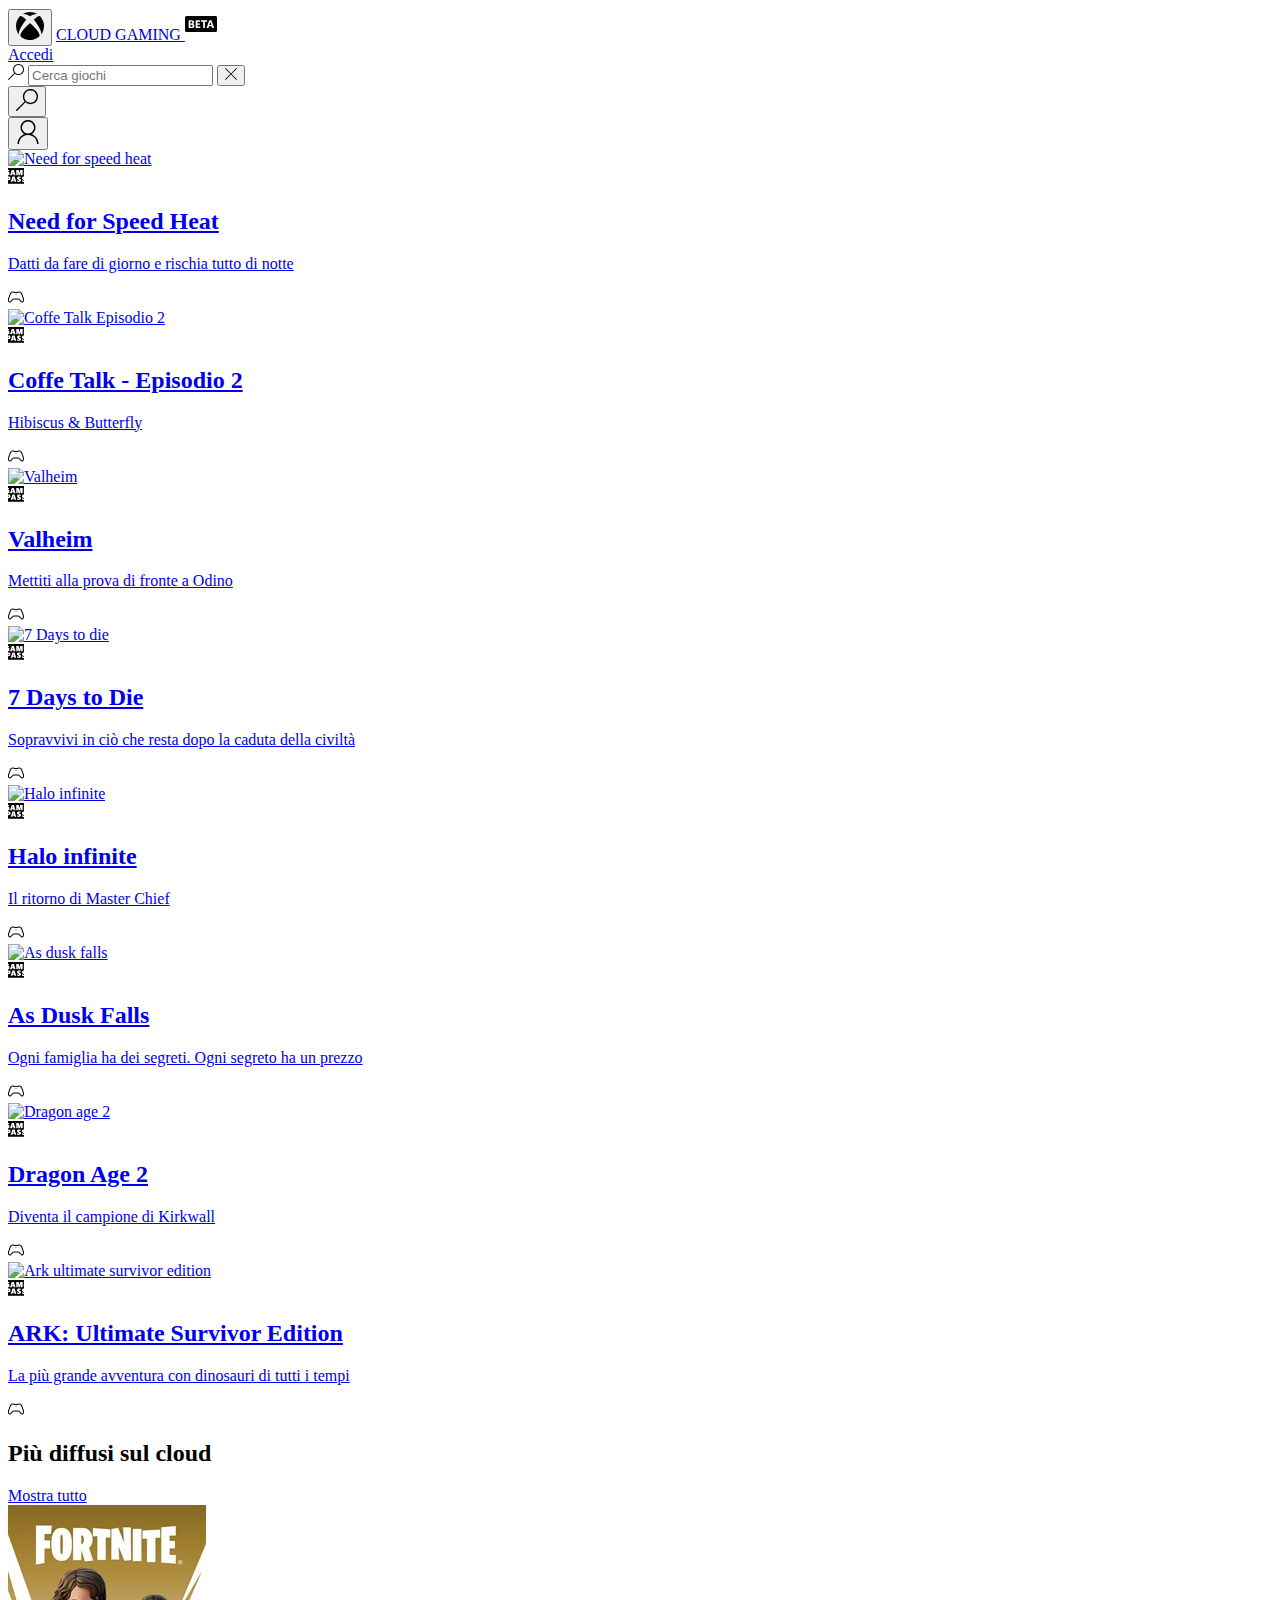
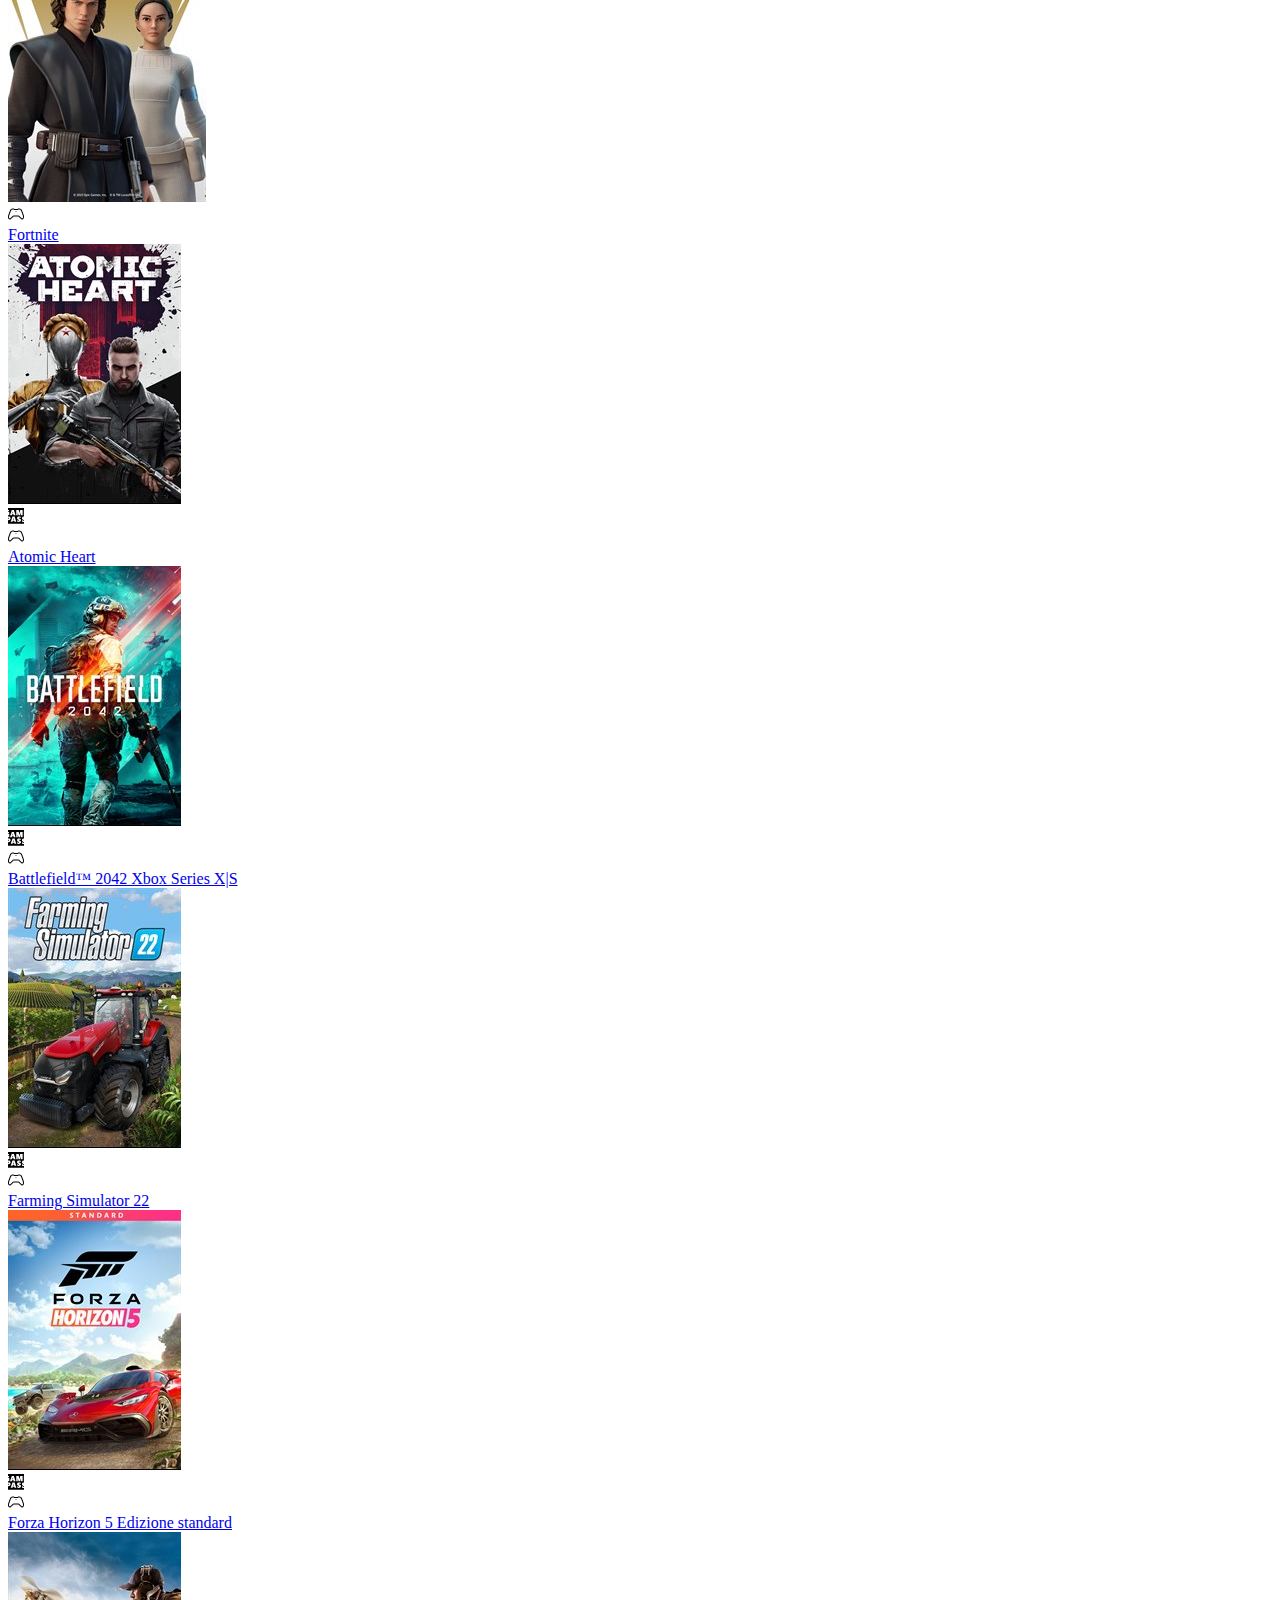
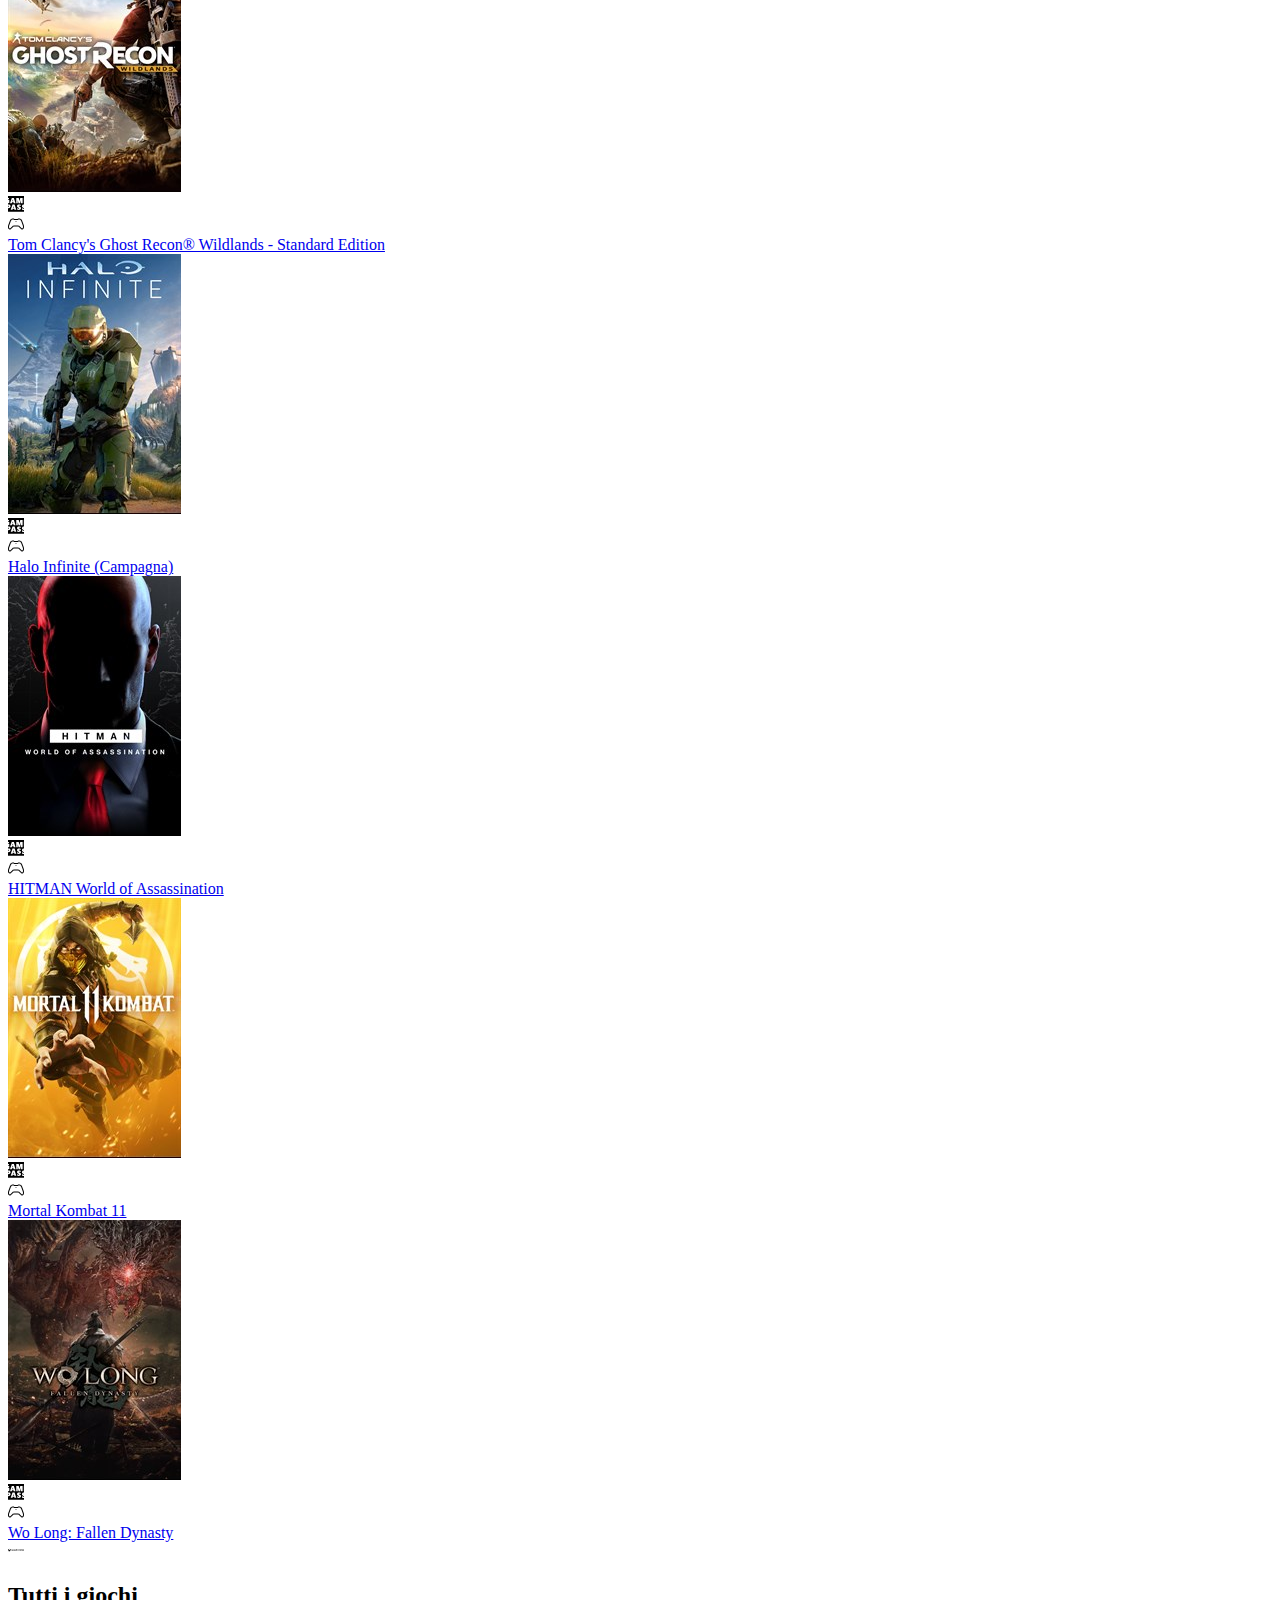
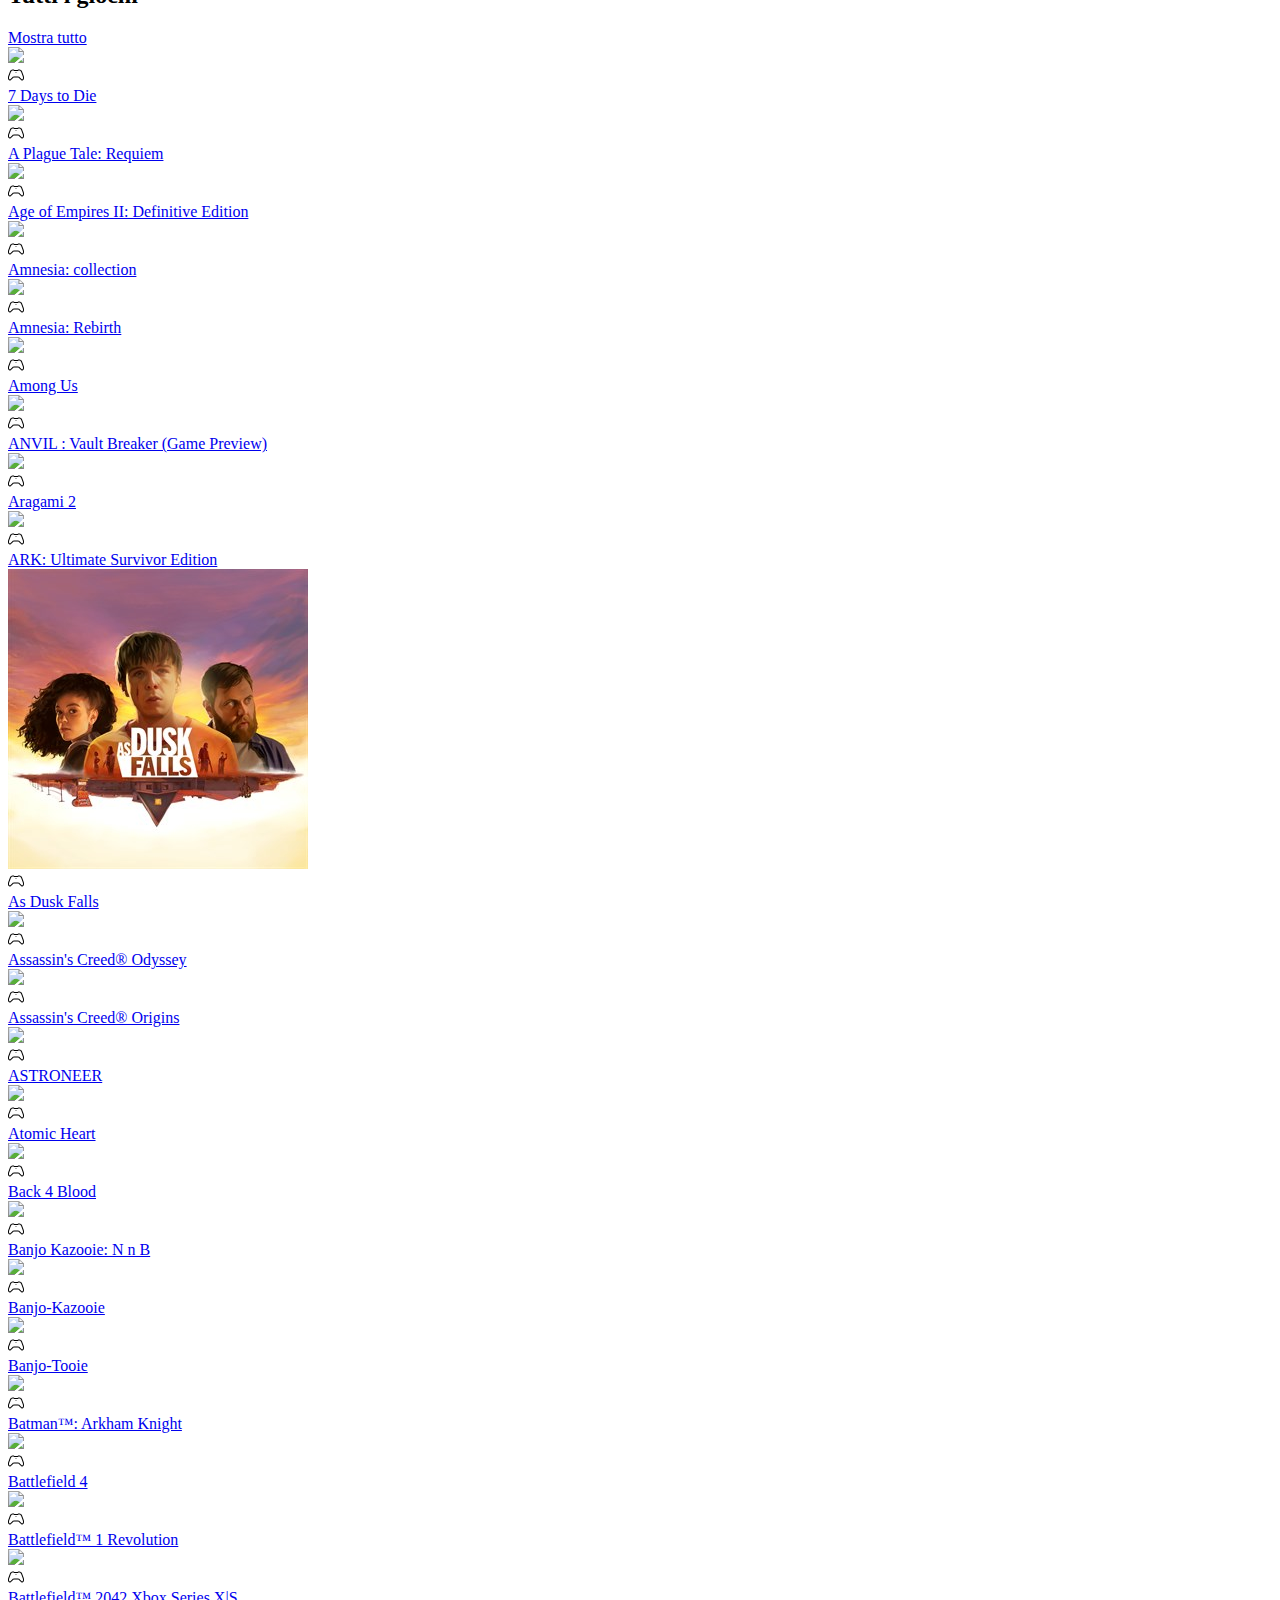
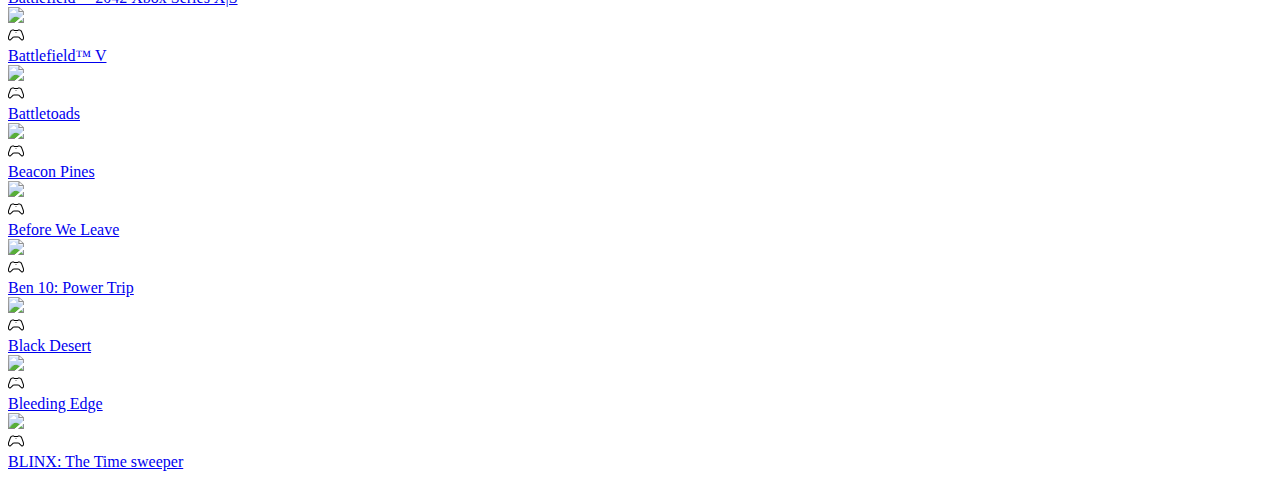
==== index.html @ 16ce6be4 "Merge pull request #39 from JCGrnm/hotfix/BigCards-AllGamesCards-naming" ====
<!DOCTYPE html>
<html lang="en">
  <head>
    <meta charset="UTF-8" />
    <meta http-equiv="X-UA-Compatible" content="IE=edge" />
    <meta name="viewport" content="width=device-width, initial-scale=1.0" />
    <title>Xbox Cloud Gaming (beta)</title>
    <link rel="icon" type="x/icon" href="./assets/consoles-xbox-16.ico" />
    <link rel="stylesheet" href="./css/index.css" />
  </head>

  <body>
    <nav>
      <div id="nav_wrapper">
        <div id="nav_left">
          <button>
            <svg
              xmlns="http://www.w3.org/2000/svg"
              viewBox="0 0 2048 2048"
              width="28px"
              height="28px"
              class="Button-module__buttonIcon___540Jm Button-module__noMargin___5UbzU XboxButton-module__headerXboxIcon___Wjzpv Icon-module__icon___6ICyA"
              aria-hidden="true"
            >
              <title>Guida Xbox Cloud Gaming</title>
              <path
                d="M492 158q-4 0-5-1v-2l2-3Q614 77 746 39t278-39q143 0 277 38t256 113l3 2q-3 5-6 5-8 0-17-2t-17-4q-9-1-18-1t-18 0q-47 0-95 9t-96 24-92 34-88 39q-22 11-44 21t-43 25h-5q-43-27-100-54t-120-49-123-36-113-14q-19 0-39 4t-34 4zm251 412q-44 53-101 128T525 862t-117 184-102 189-72 180-28 156q0 17 2 37t8 36l-1 2-2 1-4-2q-103-139-156-293T0 1024q0-98 20-199t60-196 96-180 130-153q5-4 15-5t15-2q30 0 66 14t75 38 76 53 74 60 65 59 51 50l1 4-1 3zm968-281q7 0 16 1t15 6q73 71 130 155t96 178 59 194 21 201q0 173-53 328t-156 293l-6 1-2-3q3-4 5-14t3-21 2-22 1-16q0-69-27-155t-72-180-102-190-117-184-117-163-102-129l-1-3 1-3q21-21 50-49t65-58 73-61 77-53 75-38 66-15zm-687 533q29 18 56 42t54 47q42 37 102 94t127 128 131 149 117 155 84 149 32 129q0 23-6 43t-23 37q-31 31-69 57t-76 49q-120 72-254 109t-275 38q-141 0-274-37t-255-110q-17-10-43-26t-51-37-47-40-27-39q-7-20-7-45 0-54 30-122t78-142 110-149 123-142 118-123 97-92q34-30 72-64t76-58z"
              ></path>
            </svg>
          </button>
          <a href="#"
            >CLOUD GAMING
            <svg
              xmlns="http://www.w3.org/2000/svg"
              viewBox="0 0 2048 2048"
              width="32px"
              height="32px"
              class="CloudGamingButton-module__betaIcon___Xy-SS Icon-module__icon___6ICyA Icon-module__xLarge___Hh0AA"
            >
              <title>BETA</title>
              <path
                d="M395 986h-49V869h42q14 0 28 2t26 8 19 16 8 28q0 32-22 47t-52 16zm93 146q0 36-25 51t-57 15h-60v-130h61q31 0 56 14t25 50zm1133-257q2 23 9 44l53 166h-127l54-167q8-21 9-43h2zm334-363q19 0 36 7t29 20 20 30 8 36v838q0 19-7 36t-20 29-30 20-36 8H93q-19 0-36-7t-29-20-20-30-8-36V605q0-19 7-36t20-29 30-20 36-8h1862zM605 1133q0-52-33-81t-82-37v-1q19-6 36-16t31-24 21-32 8-39q0-35-16-57t-41-36-55-18-59-5H235v493h190q35 0 67-8t58-26 40-46 15-67zm377 147v-90H797v-113h162v-90H797V878h174v-91H686v493h296zm291 0V878h141v-91h-392v91h139v402h112zm470 0h121l-175-493h-132l-179 493h120l35-110h175l35 110z"
              ></path>
            </svg>
          </a>
        </div>
        <div id="nav_right">
          <!-- ACCEDI BUTTON //////////////////-->
          <div class="accedi_container">
            <a
              class="UpsellButton-module__button___PyzNp CallToActionButton-module__callToActionButton___LbTTX Button-module__basicBorderRadius___TaX9J Button-module__defaultBase___c7wIT Button-module__buttonBase___olICK Button-module__callToAction___mSaZg Button-module__textNoUnderline___kHdUB Button-module__typeBrand___MMuct Button-module__sizeMedium___T+8s+ Button-module__overlayModeSolid___v6EcO"
              href="https://login.live.com/oauth20_authorize.srf?client_id=1f907974-e22b-4810-a9de-d9647380c97e&scope=xboxlive.signin+openid+profile+offline_access&redirect_uri=https%3A%2F%2Fwww.xbox.com%2Fauth%2Fmsa%3Faction%3DloggedIn%26locale_hint%3Dit-IT&response_type=code&state=eyJpZCI6IjYzZDBiNDE4LWEyNGUtNGQyOC05ZGE1LTQ4MjgzYTE1MmE2MiIsIm1ldGEiOnsiaW50ZXJhY3Rpb25UeXBlIjoicmVkaXJlY3QifX0%3D|https%253A%252F%252Fwww.xbox.com%252Fit-IT%252Fplay&response_mode=fragment&nonce=c7798d02-7401-46c2-a160-107650413b84&prompt=login&code_challenge=cfZ0BTYqM8X_IuVBI8PQ3FKHLju8k2Lw95eB_qgd428&code_challenge_method=S256&x-client-SKU=msal.js.browser&x-client-Ver=2.32.2&uaid=dea0baf6510f42fba5b91c00f777ac3a&msproxy=1&issuer=mso&tenant=consumers&ui_locales=it-IT&client_info=1&epct=[base64]&jshs=0#"
            >
              Accedi</a
            >
          </div>
          <!-- ACCEDI BUTTON /////////////////////-->
          <form>
            <label for="search">
              <div id="search_bar_focus">
                <div id="search_bar_container">
                  <svg
                    xmlns="http://www.w3.org/2000/svg"
                    viewBox="0 0 2048 2048"
                    width="16px"
                    height="16px"
                    class="Button-module__buttonIcon___540Jm Button-module__noMargin___5UbzU SmallScreenSearchIconButton-module__icon___pnlay Icon-module__icon___6ICyA"
                    aria-hidden="true"
                  >
                    <path
                      d="M1344 0q97 0 187 25t168 71 143 110 110 142 71 169 25 187q0 97-25 187t-71 168-110 143-142 110-169 71-187 25q-127 0-240-41t-211-122l-784 784q-19 19-45 19t-45-19-19-45q0-26 19-45l784-784q-80-98-121-211t-42-240q0-97 25-187t71-168 110-143T988 96t169-71 187-25zm0 1280q119 0 224-45t183-124 123-183 46-224q0-119-45-224t-124-183-183-123-224-46q-119 0-224 45T937 297 814 480t-46 224q0 119 45 224t124 183 183 123 224 46z"
                    ></path>
                  </svg>
                  <input
                    type="search"
                    id="search"
                    placeholder="Cerca giochi"
                    autocomplete="off"
                  />
                  <button>
                    <svg
                      xmlns="http://www.w3.org/2000/svg"
                      viewBox="0 0 2048 2048"
                      width="12px"
                      height="12px"
                      class="Button-module__buttonIcon___540Jm Button-module__noMargin___5UbzU Input-module__acceleratorIcon___aeQsz Icon-module__icon___6ICyA Icon-module__xxSmall___vViZA"
                      aria-hidden="true"
                    >
                      <path
                        d="M2029 109l-914 915 914 915-90 90-915-914-915 914-90-90 914-915L19 109l90-90 915 914 915-914 90 90z"
                      ></path>
                    </svg>
                  </button>
                </div>
              </div>
            </label>
            <button class="search_button">
              <svg
                xmlns="http://www.w3.org/2000/svg"
                viewBox="0 0 2048 2048"
                width="22px"
                height="22px"
                class="Button-module__buttonIcon___540Jm Button-module__noMargin___5UbzU SmallScreenSearchIconButton-module__icon___pnlay Icon-module__icon___6ICyA"
                aria-hidden="true"
              >
                <path
                  d="M1344 0q97 0 187 25t168 71 143 110 110 142 71 169 25 187q0 97-25 187t-71 168-110 143-142 110-169 71-187 25q-127 0-240-41t-211-122l-784 784q-19 19-45 19t-45-19-19-45q0-26 19-45l784-784q-80-98-121-211t-42-240q0-97 25-187t71-168 110-143T988 96t169-71 187-25zm0 1280q119 0 224-45t183-124 123-183 46-224q0-119-45-224t-124-183-183-123-224-46q-119 0-224 45T937 297 814 480t-46 224q0 119 45 224t124 183 183 123 224 46z"
                ></path>
              </svg>
            </button>
          </form>
          <button class="account_button">
            <svg
              xmlns="http://www.w3.org/2000/svg"
              viewBox="0 0 2048 2048"
              width="24px"
              height="24px"
              class="GamerPic-module__playerIcon___plBaj Icon-module__icon___6ICyA"
              aria-hidden="true"
            >
              <path
                d="M1329 1203q136 47 245 131t187 195 118 243 41 276h-128q0-164-58-304t-162-244-243-161-305-59q-108 0-206 27t-184 76-155 119-119 155-77 184-27 207H128q0-143 42-274t119-242 186-195 245-133q-78-42-140-102T475 968t-67-156-24-172q0-88 23-170t64-153 100-129T701 88t153-65 170-23q88 0 170 23t153 64 129 100 100 130 65 153 23 170q0 87-23 170t-67 157-106 134-139 102zM512 640q0 106 40 199t110 162 163 110 199 41q106 0 199-40t162-110 110-163 41-199q0-106-40-199t-110-162-163-110-199-41q-106 0-199 40T663 278 553 441t-41 199z"
              ></path>
            </svg>
          </button>
        </div>
      </div>
    </nav>
    <div id="first_section_wrapper">
      <div id="big_cards_container">
        <div class="big_cards">
          <a href="#">
            <img
              src="./assets/images/Card Grandi/nfs.jpg"
              alt="Need for speed heat"
            />
            <div class="big_card_text">
              <svg
                xmlns="http://www.w3.org/2000/svg"
                viewBox="374 410 1300 1242"
                width="1em"
                height="1em"
                class="GamePassBadge-module__gamepassBadge___STvpK Icon-module__icon___6ICyA"
                id="gpb-:r4t:"
                aria-label="Disponibile tramite Game Pass"
                role="img"
              >
                <path
                  d="M0 384h2048v1280H0V384zm684 160L536 974h146l20-78h120l19 78h146L848 544H684zM88 766q0 113 59 164t169 51q10 0 35-3t52-8 50-11 28-14V711H266v104h81v53q-8 1-14 1t-15 1q-50 0-72-31t-23-77q0-53 28-83t83-31q34 0 60 7t58 18V553h-3q-31-5-59-10t-60-6q-33 0-65 6t-60 18-53 33-41 51q-16 27-19 58t-4 63zm491 450q0-42-13-70t-37-44-56-22-70-7H226v430h135v-136h35q35 0 68-9t58-27 41-47 16-68zm320 288h147l-140-430H743l-148 430h146l20-77h119l19 77zm529-131q0-33-13-55t-32-39-42-26-42-19-32-18-13-21q0-16 15-20t28-5q26 0 57 8t52 24v-118h-3q-31-5-58-11t-60-6q-33 0-64 8t-56 24-40 43-15 64q0 35 12 57t31 38 41 25 40 18 31 17 13 23q0 16-14 20t-26 5q-33 0-65-14t-58-33v126q33 10 62 17t64 7q33 0 66-7t61-23 43-42 17-67zm5-696q-1 15-1 30t0 29v238h130V544h-191q-16 68-33 135t-29 136q-3-10-4-19t-3-20l-58-229-1-3h-197v430h119V771q0-23-1-46t-2-46q13 75 34 148t40 147h126l63-257 4-20 4-20zm395 698q0-33-13-55t-32-38-42-26-42-20-32-17-13-21q0-15 15-20t28-6q31 0 56 9t53 23v-117q-26-11-59-14t-62-3q-33 0-64 8t-56 24-40 43-15 64q0 34 12 57t31 38 41 24 40 18 31 18 13 22q0 16-13 21t-27 5q-35 0-64-14t-58-33v126q11 6 27 10t34 8 35 4 29 1q34 0 67-6t60-23 43-43 17-67zm106-401V867h-137v-55h127V705h-127v-54h135V544h-270v430h272zM820 1187q7 35 16 70t19 71h-71q9-35 20-70t16-71zm-23-389h-71l36-141q8 36 17 71t18 70zm-415 374q24 0 39 11t16 38q0 25-13 36t-38 12h-25v-97h21z"
                ></path>
              </svg>
              <h2>Need for Speed Heat</h2>
              <p>Datti da fare di giorno e rischia tutto di notte</p>
            </div>
            <div class="joypad_img_container">
              <svg
                xmlns="http://www.w3.org/2000/svg"
                viewBox="0 0 2048 2048"
                width="1em"
                height="1em"
                class="Badge-module__icon___MU5HK Icon-module__icon___6ICyA Icon-module__xxSmall___vViZA"
              >
                <path
                  d="M1024 640q26 0 45 19t19 45q0 26-19 45t-45 19q-26 0-45-19t-19-45q0-26 19-45t45-19zm704-164q20 14 36 35t25 45l224 607q20 55 27 121t8 124q0 55-17 111t-49 103-80 76-110 30q-22 0-48-8t-43-24l-304-304q-12-12-30-21t-40-15-42-9-37-3H800q-17 0-37 3t-42 9-39 15-31 21l-304 304q-16 16-42 24t-49 8q-62 0-109-29t-80-76-50-103-17-112q0-61 7-124t28-121l1-1 225-609v-2q9-22 24-41t35-34v-66q44-23 85-40t84-28 88-16 95-6q34 0 61 10t49 22 42 22 40 10h320q19 0 39-10t42-22 50-22 61-10q50 0 95 5t87 17 84 28 86 40v66zm64 1124q33 0 57-20t40-49 23-62 8-61q0-49-6-102t-22-101q-32-93-66-184t-70-184l-61-167q-7-17-12-35t-14-35q-5-10-12-17-11-11-27-17t-30-12v-66q-53-22-110-31t-114-9q-20 0-39 10t-42 22-50 22-61 10H864q-34 0-61-10t-49-22-43-22-39-10q-57 0-114 9t-110 31v66q-8 4-18 8t-21 9-18 12-12 17l-223 605q-16 44-22 100t-6 103q0 27 7 60t23 63 40 49 58 20q5 0 7-1l302-303q20-20 49-35t61-25 65-15 60-5h448q27 0 59 5t65 15 62 25 49 35l302 303q2 1 7 1z"
                ></path>
              </svg>
            </div>
          </a>
        </div>
        <div class="big_cards">
          <a href="#">
            <img
              src="./assets/images/Card Grandi/coffeetalk.jpg"
              alt="Coffe Talk Episodio 2"
            />
            <div class="big_card_text">
              <svg
                xmlns="http://www.w3.org/2000/svg"
                viewBox="374 410 1300 1242"
                width="1em"
                height="1em"
                class="GamePassBadge-module__gamepassBadge___STvpK Icon-module__icon___6ICyA"
                id="gpb-:r4t:"
                aria-label="Disponibile tramite Game Pass"
                role="img"
              >
                <path
                  d="M0 384h2048v1280H0V384zm684 160L536 974h146l20-78h120l19 78h146L848 544H684zM88 766q0 113 59 164t169 51q10 0 35-3t52-8 50-11 28-14V711H266v104h81v53q-8 1-14 1t-15 1q-50 0-72-31t-23-77q0-53 28-83t83-31q34 0 60 7t58 18V553h-3q-31-5-59-10t-60-6q-33 0-65 6t-60 18-53 33-41 51q-16 27-19 58t-4 63zm491 450q0-42-13-70t-37-44-56-22-70-7H226v430h135v-136h35q35 0 68-9t58-27 41-47 16-68zm320 288h147l-140-430H743l-148 430h146l20-77h119l19 77zm529-131q0-33-13-55t-32-39-42-26-42-19-32-18-13-21q0-16 15-20t28-5q26 0 57 8t52 24v-118h-3q-31-5-58-11t-60-6q-33 0-64 8t-56 24-40 43-15 64q0 35 12 57t31 38 41 25 40 18 31 17 13 23q0 16-14 20t-26 5q-33 0-65-14t-58-33v126q33 10 62 17t64 7q33 0 66-7t61-23 43-42 17-67zm5-696q-1 15-1 30t0 29v238h130V544h-191q-16 68-33 135t-29 136q-3-10-4-19t-3-20l-58-229-1-3h-197v430h119V771q0-23-1-46t-2-46q13 75 34 148t40 147h126l63-257 4-20 4-20zm395 698q0-33-13-55t-32-38-42-26-42-20-32-17-13-21q0-15 15-20t28-6q31 0 56 9t53 23v-117q-26-11-59-14t-62-3q-33 0-64 8t-56 24-40 43-15 64q0 34 12 57t31 38 41 24 40 18 31 18 13 22q0 16-13 21t-27 5q-35 0-64-14t-58-33v126q11 6 27 10t34 8 35 4 29 1q34 0 67-6t60-23 43-43 17-67zm106-401V867h-137v-55h127V705h-127v-54h135V544h-270v430h272zM820 1187q7 35 16 70t19 71h-71q9-35 20-70t16-71zm-23-389h-71l36-141q8 36 17 71t18 70zm-415 374q24 0 39 11t16 38q0 25-13 36t-38 12h-25v-97h21z"
                ></path>
              </svg>
              <h2>Coffe Talk - Episodio 2</h2>
              <p>Hibiscus & Butterfly</p>
            </div>
            <div class="joypad_img_container">
              <svg
                xmlns="http://www.w3.org/2000/svg"
                viewBox="0 0 2048 2048"
                width="1em"
                height="1em"
                class="Badge-module__icon___MU5HK Icon-module__icon___6ICyA Icon-module__xxSmall___vViZA"
              >
                <path
                  d="M1024 640q26 0 45 19t19 45q0 26-19 45t-45 19q-26 0-45-19t-19-45q0-26 19-45t45-19zm704-164q20 14 36 35t25 45l224 607q20 55 27 121t8 124q0 55-17 111t-49 103-80 76-110 30q-22 0-48-8t-43-24l-304-304q-12-12-30-21t-40-15-42-9-37-3H800q-17 0-37 3t-42 9-39 15-31 21l-304 304q-16 16-42 24t-49 8q-62 0-109-29t-80-76-50-103-17-112q0-61 7-124t28-121l1-1 225-609v-2q9-22 24-41t35-34v-66q44-23 85-40t84-28 88-16 95-6q34 0 61 10t49 22 42 22 40 10h320q19 0 39-10t42-22 50-22 61-10q50 0 95 5t87 17 84 28 86 40v66zm64 1124q33 0 57-20t40-49 23-62 8-61q0-49-6-102t-22-101q-32-93-66-184t-70-184l-61-167q-7-17-12-35t-14-35q-5-10-12-17-11-11-27-17t-30-12v-66q-53-22-110-31t-114-9q-20 0-39 10t-42 22-50 22-61 10H864q-34 0-61-10t-49-22-43-22-39-10q-57 0-114 9t-110 31v66q-8 4-18 8t-21 9-18 12-12 17l-223 605q-16 44-22 100t-6 103q0 27 7 60t23 63 40 49 58 20q5 0 7-1l302-303q20-20 49-35t61-25 65-15 60-5h448q27 0 59 5t65 15 62 25 49 35l302 303q2 1 7 1z"
                ></path>
              </svg>
            </div>
          </a>
        </div>
        <div class="big_cards">
          <a href="#">
            <img src="./assets/images/Card Grandi/valheim.png" alt="Valheim" />
            <div class="big_card_text">
              <svg
                xmlns="http://www.w3.org/2000/svg"
                viewBox="374 410 1300 1242"
                width="1em"
                height="1em"
                class="GamePassBadge-module__gamepassBadge___STvpK Icon-module__icon___6ICyA"
                id="gpb-:r4t:"
                aria-label="Disponibile tramite Game Pass"
                role="img"
              >
                <path
                  d="M0 384h2048v1280H0V384zm684 160L536 974h146l20-78h120l19 78h146L848 544H684zM88 766q0 113 59 164t169 51q10 0 35-3t52-8 50-11 28-14V711H266v104h81v53q-8 1-14 1t-15 1q-50 0-72-31t-23-77q0-53 28-83t83-31q34 0 60 7t58 18V553h-3q-31-5-59-10t-60-6q-33 0-65 6t-60 18-53 33-41 51q-16 27-19 58t-4 63zm491 450q0-42-13-70t-37-44-56-22-70-7H226v430h135v-136h35q35 0 68-9t58-27 41-47 16-68zm320 288h147l-140-430H743l-148 430h146l20-77h119l19 77zm529-131q0-33-13-55t-32-39-42-26-42-19-32-18-13-21q0-16 15-20t28-5q26 0 57 8t52 24v-118h-3q-31-5-58-11t-60-6q-33 0-64 8t-56 24-40 43-15 64q0 35 12 57t31 38 41 25 40 18 31 17 13 23q0 16-14 20t-26 5q-33 0-65-14t-58-33v126q33 10 62 17t64 7q33 0 66-7t61-23 43-42 17-67zm5-696q-1 15-1 30t0 29v238h130V544h-191q-16 68-33 135t-29 136q-3-10-4-19t-3-20l-58-229-1-3h-197v430h119V771q0-23-1-46t-2-46q13 75 34 148t40 147h126l63-257 4-20 4-20zm395 698q0-33-13-55t-32-38-42-26-42-20-32-17-13-21q0-15 15-20t28-6q31 0 56 9t53 23v-117q-26-11-59-14t-62-3q-33 0-64 8t-56 24-40 43-15 64q0 34 12 57t31 38 41 24 40 18 31 18 13 22q0 16-13 21t-27 5q-35 0-64-14t-58-33v126q11 6 27 10t34 8 35 4 29 1q34 0 67-6t60-23 43-43 17-67zm106-401V867h-137v-55h127V705h-127v-54h135V544h-270v430h272zM820 1187q7 35 16 70t19 71h-71q9-35 20-70t16-71zm-23-389h-71l36-141q8 36 17 71t18 70zm-415 374q24 0 39 11t16 38q0 25-13 36t-38 12h-25v-97h21z"
                ></path>
              </svg>
              <h2>Valheim</h2>
              <p>Mettiti alla prova di fronte a Odino</p>
            </div>
            <div class="joypad_img_container">
              <svg
                xmlns="http://www.w3.org/2000/svg"
                viewBox="0 0 2048 2048"
                width="1em"
                height="1em"
                class="Badge-module__icon___MU5HK Icon-module__icon___6ICyA Icon-module__xxSmall___vViZA"
              >
                <path
                  d="M1024 640q26 0 45 19t19 45q0 26-19 45t-45 19q-26 0-45-19t-19-45q0-26 19-45t45-19zm704-164q20 14 36 35t25 45l224 607q20 55 27 121t8 124q0 55-17 111t-49 103-80 76-110 30q-22 0-48-8t-43-24l-304-304q-12-12-30-21t-40-15-42-9-37-3H800q-17 0-37 3t-42 9-39 15-31 21l-304 304q-16 16-42 24t-49 8q-62 0-109-29t-80-76-50-103-17-112q0-61 7-124t28-121l1-1 225-609v-2q9-22 24-41t35-34v-66q44-23 85-40t84-28 88-16 95-6q34 0 61 10t49 22 42 22 40 10h320q19 0 39-10t42-22 50-22 61-10q50 0 95 5t87 17 84 28 86 40v66zm64 1124q33 0 57-20t40-49 23-62 8-61q0-49-6-102t-22-101q-32-93-66-184t-70-184l-61-167q-7-17-12-35t-14-35q-5-10-12-17-11-11-27-17t-30-12v-66q-53-22-110-31t-114-9q-20 0-39 10t-42 22-50 22-61 10H864q-34 0-61-10t-49-22-43-22-39-10q-57 0-114 9t-110 31v66q-8 4-18 8t-21 9-18 12-12 17l-223 605q-16 44-22 100t-6 103q0 27 7 60t23 63 40 49 58 20q5 0 7-1l302-303q20-20 49-35t61-25 65-15 60-5h448q27 0 59 5t65 15 62 25 49 35l302 303q2 1 7 1z"
                ></path>
              </svg>
            </div>
          </a>
        </div>
        <div class="big_cards">
          <a href="#">
            <img
              src="./assets/images/Card Grandi/7daystodie.jpg"
              alt="7 Days to die"
            />
            <div class="big_card_text">
              <svg
                xmlns="http://www.w3.org/2000/svg"
                viewBox="374 410 1300 1242"
                width="1em"
                height="1em"
                class="GamePassBadge-module__gamepassBadge___STvpK Icon-module__icon___6ICyA"
                id="gpb-:r4t:"
                aria-label="Disponibile tramite Game Pass"
                role="img"
              >
                <path
                  d="M0 384h2048v1280H0V384zm684 160L536 974h146l20-78h120l19 78h146L848 544H684zM88 766q0 113 59 164t169 51q10 0 35-3t52-8 50-11 28-14V711H266v104h81v53q-8 1-14 1t-15 1q-50 0-72-31t-23-77q0-53 28-83t83-31q34 0 60 7t58 18V553h-3q-31-5-59-10t-60-6q-33 0-65 6t-60 18-53 33-41 51q-16 27-19 58t-4 63zm491 450q0-42-13-70t-37-44-56-22-70-7H226v430h135v-136h35q35 0 68-9t58-27 41-47 16-68zm320 288h147l-140-430H743l-148 430h146l20-77h119l19 77zm529-131q0-33-13-55t-32-39-42-26-42-19-32-18-13-21q0-16 15-20t28-5q26 0 57 8t52 24v-118h-3q-31-5-58-11t-60-6q-33 0-64 8t-56 24-40 43-15 64q0 35 12 57t31 38 41 25 40 18 31 17 13 23q0 16-14 20t-26 5q-33 0-65-14t-58-33v126q33 10 62 17t64 7q33 0 66-7t61-23 43-42 17-67zm5-696q-1 15-1 30t0 29v238h130V544h-191q-16 68-33 135t-29 136q-3-10-4-19t-3-20l-58-229-1-3h-197v430h119V771q0-23-1-46t-2-46q13 75 34 148t40 147h126l63-257 4-20 4-20zm395 698q0-33-13-55t-32-38-42-26-42-20-32-17-13-21q0-15 15-20t28-6q31 0 56 9t53 23v-117q-26-11-59-14t-62-3q-33 0-64 8t-56 24-40 43-15 64q0 34 12 57t31 38 41 24 40 18 31 18 13 22q0 16-13 21t-27 5q-35 0-64-14t-58-33v126q11 6 27 10t34 8 35 4 29 1q34 0 67-6t60-23 43-43 17-67zm106-401V867h-137v-55h127V705h-127v-54h135V544h-270v430h272zM820 1187q7 35 16 70t19 71h-71q9-35 20-70t16-71zm-23-389h-71l36-141q8 36 17 71t18 70zm-415 374q24 0 39 11t16 38q0 25-13 36t-38 12h-25v-97h21z"
                ></path>
              </svg>
              <h2>7 Days to Die</h2>
              <p>Sopravvivi in ciò che resta dopo la caduta della civiltà</p>
            </div>
            <div class="joypad_img_container">
              <svg
                xmlns="http://www.w3.org/2000/svg"
                viewBox="0 0 2048 2048"
                width="1em"
                height="1em"
                class="Badge-module__icon___MU5HK Icon-module__icon___6ICyA Icon-module__xxSmall___vViZA"
              >
                <path
                  d="M1024 640q26 0 45 19t19 45q0 26-19 45t-45 19q-26 0-45-19t-19-45q0-26 19-45t45-19zm704-164q20 14 36 35t25 45l224 607q20 55 27 121t8 124q0 55-17 111t-49 103-80 76-110 30q-22 0-48-8t-43-24l-304-304q-12-12-30-21t-40-15-42-9-37-3H800q-17 0-37 3t-42 9-39 15-31 21l-304 304q-16 16-42 24t-49 8q-62 0-109-29t-80-76-50-103-17-112q0-61 7-124t28-121l1-1 225-609v-2q9-22 24-41t35-34v-66q44-23 85-40t84-28 88-16 95-6q34 0 61 10t49 22 42 22 40 10h320q19 0 39-10t42-22 50-22 61-10q50 0 95 5t87 17 84 28 86 40v66zm64 1124q33 0 57-20t40-49 23-62 8-61q0-49-6-102t-22-101q-32-93-66-184t-70-184l-61-167q-7-17-12-35t-14-35q-5-10-12-17-11-11-27-17t-30-12v-66q-53-22-110-31t-114-9q-20 0-39 10t-42 22-50 22-61 10H864q-34 0-61-10t-49-22-43-22-39-10q-57 0-114 9t-110 31v66q-8 4-18 8t-21 9-18 12-12 17l-223 605q-16 44-22 100t-6 103q0 27 7 60t23 63 40 49 58 20q5 0 7-1l302-303q20-20 49-35t61-25 65-15 60-5h448q27 0 59 5t65 15 62 25 49 35l302 303q2 1 7 1z"
                ></path>
              </svg>
            </div>
          </a>
        </div>
        <div class="big_cards">
          <a href="#">
            <img
              src="./assets/images/Card Grandi/halo.jpg"
              alt="Halo infinite"
            />
            <div class="big_card_text">
              <svg
                xmlns="http://www.w3.org/2000/svg"
                viewBox="374 410 1300 1242"
                width="1em"
                height="1em"
                class="GamePassBadge-module__gamepassBadge___STvpK Icon-module__icon___6ICyA"
                id="gpb-:r4t:"
                aria-label="Disponibile tramite Game Pass"
                role="img"
              >
                <path
                  d="M0 384h2048v1280H0V384zm684 160L536 974h146l20-78h120l19 78h146L848 544H684zM88 766q0 113 59 164t169 51q10 0 35-3t52-8 50-11 28-14V711H266v104h81v53q-8 1-14 1t-15 1q-50 0-72-31t-23-77q0-53 28-83t83-31q34 0 60 7t58 18V553h-3q-31-5-59-10t-60-6q-33 0-65 6t-60 18-53 33-41 51q-16 27-19 58t-4 63zm491 450q0-42-13-70t-37-44-56-22-70-7H226v430h135v-136h35q35 0 68-9t58-27 41-47 16-68zm320 288h147l-140-430H743l-148 430h146l20-77h119l19 77zm529-131q0-33-13-55t-32-39-42-26-42-19-32-18-13-21q0-16 15-20t28-5q26 0 57 8t52 24v-118h-3q-31-5-58-11t-60-6q-33 0-64 8t-56 24-40 43-15 64q0 35 12 57t31 38 41 25 40 18 31 17 13 23q0 16-14 20t-26 5q-33 0-65-14t-58-33v126q33 10 62 17t64 7q33 0 66-7t61-23 43-42 17-67zm5-696q-1 15-1 30t0 29v238h130V544h-191q-16 68-33 135t-29 136q-3-10-4-19t-3-20l-58-229-1-3h-197v430h119V771q0-23-1-46t-2-46q13 75 34 148t40 147h126l63-257 4-20 4-20zm395 698q0-33-13-55t-32-38-42-26-42-20-32-17-13-21q0-15 15-20t28-6q31 0 56 9t53 23v-117q-26-11-59-14t-62-3q-33 0-64 8t-56 24-40 43-15 64q0 34 12 57t31 38 41 24 40 18 31 18 13 22q0 16-13 21t-27 5q-35 0-64-14t-58-33v126q11 6 27 10t34 8 35 4 29 1q34 0 67-6t60-23 43-43 17-67zm106-401V867h-137v-55h127V705h-127v-54h135V544h-270v430h272zM820 1187q7 35 16 70t19 71h-71q9-35 20-70t16-71zm-23-389h-71l36-141q8 36 17 71t18 70zm-415 374q24 0 39 11t16 38q0 25-13 36t-38 12h-25v-97h21z"
                ></path>
              </svg>
              <h2>Halo infinite</h2>
              <p>Il ritorno di Master Chief</p>
            </div>
            <div class="joypad_img_container">
              <svg
                xmlns="http://www.w3.org/2000/svg"
                viewBox="0 0 2048 2048"
                width="1em"
                height="1em"
                class="Badge-module__icon___MU5HK Icon-module__icon___6ICyA Icon-module__xxSmall___vViZA"
              >
                <path
                  d="M1024 640q26 0 45 19t19 45q0 26-19 45t-45 19q-26 0-45-19t-19-45q0-26 19-45t45-19zm704-164q20 14 36 35t25 45l224 607q20 55 27 121t8 124q0 55-17 111t-49 103-80 76-110 30q-22 0-48-8t-43-24l-304-304q-12-12-30-21t-40-15-42-9-37-3H800q-17 0-37 3t-42 9-39 15-31 21l-304 304q-16 16-42 24t-49 8q-62 0-109-29t-80-76-50-103-17-112q0-61 7-124t28-121l1-1 225-609v-2q9-22 24-41t35-34v-66q44-23 85-40t84-28 88-16 95-6q34 0 61 10t49 22 42 22 40 10h320q19 0 39-10t42-22 50-22 61-10q50 0 95 5t87 17 84 28 86 40v66zm64 1124q33 0 57-20t40-49 23-62 8-61q0-49-6-102t-22-101q-32-93-66-184t-70-184l-61-167q-7-17-12-35t-14-35q-5-10-12-17-11-11-27-17t-30-12v-66q-53-22-110-31t-114-9q-20 0-39 10t-42 22-50 22-61 10H864q-34 0-61-10t-49-22-43-22-39-10q-57 0-114 9t-110 31v66q-8 4-18 8t-21 9-18 12-12 17l-223 605q-16 44-22 100t-6 103q0 27 7 60t23 63 40 49 58 20q5 0 7-1l302-303q20-20 49-35t61-25 65-15 60-5h448q27 0 59 5t65 15 62 25 49 35l302 303q2 1 7 1z"
                ></path>
              </svg>
            </div>
          </a>
        </div>
        <div class="big_cards">
          <a href="#">
            <img
              src="./assets/images/Card Grandi/asduskfalls.jpg"
              alt="As dusk falls"
            />
            <div class="big_card_text">
              <svg
                xmlns="http://www.w3.org/2000/svg"
                viewBox="374 410 1300 1242"
                width="1em"
                height="1em"
                class="GamePassBadge-module__gamepassBadge___STvpK Icon-module__icon___6ICyA"
                id="gpb-:r4t:"
                aria-label="Disponibile tramite Game Pass"
                role="img"
              >
                <path
                  d="M0 384h2048v1280H0V384zm684 160L536 974h146l20-78h120l19 78h146L848 544H684zM88 766q0 113 59 164t169 51q10 0 35-3t52-8 50-11 28-14V711H266v104h81v53q-8 1-14 1t-15 1q-50 0-72-31t-23-77q0-53 28-83t83-31q34 0 60 7t58 18V553h-3q-31-5-59-10t-60-6q-33 0-65 6t-60 18-53 33-41 51q-16 27-19 58t-4 63zm491 450q0-42-13-70t-37-44-56-22-70-7H226v430h135v-136h35q35 0 68-9t58-27 41-47 16-68zm320 288h147l-140-430H743l-148 430h146l20-77h119l19 77zm529-131q0-33-13-55t-32-39-42-26-42-19-32-18-13-21q0-16 15-20t28-5q26 0 57 8t52 24v-118h-3q-31-5-58-11t-60-6q-33 0-64 8t-56 24-40 43-15 64q0 35 12 57t31 38 41 25 40 18 31 17 13 23q0 16-14 20t-26 5q-33 0-65-14t-58-33v126q33 10 62 17t64 7q33 0 66-7t61-23 43-42 17-67zm5-696q-1 15-1 30t0 29v238h130V544h-191q-16 68-33 135t-29 136q-3-10-4-19t-3-20l-58-229-1-3h-197v430h119V771q0-23-1-46t-2-46q13 75 34 148t40 147h126l63-257 4-20 4-20zm395 698q0-33-13-55t-32-38-42-26-42-20-32-17-13-21q0-15 15-20t28-6q31 0 56 9t53 23v-117q-26-11-59-14t-62-3q-33 0-64 8t-56 24-40 43-15 64q0 34 12 57t31 38 41 24 40 18 31 18 13 22q0 16-13 21t-27 5q-35 0-64-14t-58-33v126q11 6 27 10t34 8 35 4 29 1q34 0 67-6t60-23 43-43 17-67zm106-401V867h-137v-55h127V705h-127v-54h135V544h-270v430h272zM820 1187q7 35 16 70t19 71h-71q9-35 20-70t16-71zm-23-389h-71l36-141q8 36 17 71t18 70zm-415 374q24 0 39 11t16 38q0 25-13 36t-38 12h-25v-97h21z"
                ></path>
              </svg>
              <h2>As Dusk Falls</h2>
              <p>Ogni famiglia ha dei segreti. Ogni segreto ha un prezzo</p>
            </div>
            <div class="joypad_img_container">
              <svg
                xmlns="http://www.w3.org/2000/svg"
                viewBox="0 0 2048 2048"
                width="1em"
                height="1em"
                class="Badge-module__icon___MU5HK Icon-module__icon___6ICyA Icon-module__xxSmall___vViZA"
              >
                <path
                  d="M1024 640q26 0 45 19t19 45q0 26-19 45t-45 19q-26 0-45-19t-19-45q0-26 19-45t45-19zm704-164q20 14 36 35t25 45l224 607q20 55 27 121t8 124q0 55-17 111t-49 103-80 76-110 30q-22 0-48-8t-43-24l-304-304q-12-12-30-21t-40-15-42-9-37-3H800q-17 0-37 3t-42 9-39 15-31 21l-304 304q-16 16-42 24t-49 8q-62 0-109-29t-80-76-50-103-17-112q0-61 7-124t28-121l1-1 225-609v-2q9-22 24-41t35-34v-66q44-23 85-40t84-28 88-16 95-6q34 0 61 10t49 22 42 22 40 10h320q19 0 39-10t42-22 50-22 61-10q50 0 95 5t87 17 84 28 86 40v66zm64 1124q33 0 57-20t40-49 23-62 8-61q0-49-6-102t-22-101q-32-93-66-184t-70-184l-61-167q-7-17-12-35t-14-35q-5-10-12-17-11-11-27-17t-30-12v-66q-53-22-110-31t-114-9q-20 0-39 10t-42 22-50 22-61 10H864q-34 0-61-10t-49-22-43-22-39-10q-57 0-114 9t-110 31v66q-8 4-18 8t-21 9-18 12-12 17l-223 605q-16 44-22 100t-6 103q0 27 7 60t23 63 40 49 58 20q5 0 7-1l302-303q20-20 49-35t61-25 65-15 60-5h448q27 0 59 5t65 15 62 25 49 35l302 303q2 1 7 1z"
                ></path>
              </svg>
            </div>
          </a>
        </div>
        <div class="big_cards">
          <a href="#">
            <img
              src="./assets/images/Card Grandi/dragonage.jpg"
              alt="Dragon age 2"
            />
            <div class="big_card_text">
              <svg
                xmlns="http://www.w3.org/2000/svg"
                viewBox="374 410 1300 1242"
                width="1em"
                height="1em"
                class="GamePassBadge-module__gamepassBadge___STvpK Icon-module__icon___6ICyA"
                id="gpb-:r4t:"
                aria-label="Disponibile tramite Game Pass"
                role="img"
              >
                <path
                  d="M0 384h2048v1280H0V384zm684 160L536 974h146l20-78h120l19 78h146L848 544H684zM88 766q0 113 59 164t169 51q10 0 35-3t52-8 50-11 28-14V711H266v104h81v53q-8 1-14 1t-15 1q-50 0-72-31t-23-77q0-53 28-83t83-31q34 0 60 7t58 18V553h-3q-31-5-59-10t-60-6q-33 0-65 6t-60 18-53 33-41 51q-16 27-19 58t-4 63zm491 450q0-42-13-70t-37-44-56-22-70-7H226v430h135v-136h35q35 0 68-9t58-27 41-47 16-68zm320 288h147l-140-430H743l-148 430h146l20-77h119l19 77zm529-131q0-33-13-55t-32-39-42-26-42-19-32-18-13-21q0-16 15-20t28-5q26 0 57 8t52 24v-118h-3q-31-5-58-11t-60-6q-33 0-64 8t-56 24-40 43-15 64q0 35 12 57t31 38 41 25 40 18 31 17 13 23q0 16-14 20t-26 5q-33 0-65-14t-58-33v126q33 10 62 17t64 7q33 0 66-7t61-23 43-42 17-67zm5-696q-1 15-1 30t0 29v238h130V544h-191q-16 68-33 135t-29 136q-3-10-4-19t-3-20l-58-229-1-3h-197v430h119V771q0-23-1-46t-2-46q13 75 34 148t40 147h126l63-257 4-20 4-20zm395 698q0-33-13-55t-32-38-42-26-42-20-32-17-13-21q0-15 15-20t28-6q31 0 56 9t53 23v-117q-26-11-59-14t-62-3q-33 0-64 8t-56 24-40 43-15 64q0 34 12 57t31 38 41 24 40 18 31 18 13 22q0 16-13 21t-27 5q-35 0-64-14t-58-33v126q11 6 27 10t34 8 35 4 29 1q34 0 67-6t60-23 43-43 17-67zm106-401V867h-137v-55h127V705h-127v-54h135V544h-270v430h272zM820 1187q7 35 16 70t19 71h-71q9-35 20-70t16-71zm-23-389h-71l36-141q8 36 17 71t18 70zm-415 374q24 0 39 11t16 38q0 25-13 36t-38 12h-25v-97h21z"
                ></path>
              </svg>
              <h2>Dragon Age 2</h2>
              <p>Diventa il campione di Kirkwall</p>
            </div>
            <div class="joypad_img_container">
              <svg
                xmlns="http://www.w3.org/2000/svg"
                viewBox="0 0 2048 2048"
                width="1em"
                height="1em"
                class="Badge-module__icon___MU5HK Icon-module__icon___6ICyA Icon-module__xxSmall___vViZA"
              >
                <path
                  d="M1024 640q26 0 45 19t19 45q0 26-19 45t-45 19q-26 0-45-19t-19-45q0-26 19-45t45-19zm704-164q20 14 36 35t25 45l224 607q20 55 27 121t8 124q0 55-17 111t-49 103-80 76-110 30q-22 0-48-8t-43-24l-304-304q-12-12-30-21t-40-15-42-9-37-3H800q-17 0-37 3t-42 9-39 15-31 21l-304 304q-16 16-42 24t-49 8q-62 0-109-29t-80-76-50-103-17-112q0-61 7-124t28-121l1-1 225-609v-2q9-22 24-41t35-34v-66q44-23 85-40t84-28 88-16 95-6q34 0 61 10t49 22 42 22 40 10h320q19 0 39-10t42-22 50-22 61-10q50 0 95 5t87 17 84 28 86 40v66zm64 1124q33 0 57-20t40-49 23-62 8-61q0-49-6-102t-22-101q-32-93-66-184t-70-184l-61-167q-7-17-12-35t-14-35q-5-10-12-17-11-11-27-17t-30-12v-66q-53-22-110-31t-114-9q-20 0-39 10t-42 22-50 22-61 10H864q-34 0-61-10t-49-22-43-22-39-10q-57 0-114 9t-110 31v66q-8 4-18 8t-21 9-18 12-12 17l-223 605q-16 44-22 100t-6 103q0 27 7 60t23 63 40 49 58 20q5 0 7-1l302-303q20-20 49-35t61-25 65-15 60-5h448q27 0 59 5t65 15 62 25 49 35l302 303q2 1 7 1z"
                ></path>
              </svg>
            </div>
          </a>
        </div>
        <div class="big_cards">
          <a href="#">
            <img
              src="./assets/images/Card Grandi/ark.jpg"
              alt="Ark ultimate survivor edition"
            />
            <div class="big_card_text">
              <svg
                xmlns="http://www.w3.org/2000/svg"
                viewBox="374 410 1300 1242"
                width="1em"
                height="1em"
                class="GamePassBadge-module__gamepassBadge___STvpK Icon-module__icon___6ICyA"
                id="gpb-:r4t:"
                aria-label="Disponibile tramite Game Pass"
                role="img"
              >
                <path
                  d="M0 384h2048v1280H0V384zm684 160L536 974h146l20-78h120l19 78h146L848 544H684zM88 766q0 113 59 164t169 51q10 0 35-3t52-8 50-11 28-14V711H266v104h81v53q-8 1-14 1t-15 1q-50 0-72-31t-23-77q0-53 28-83t83-31q34 0 60 7t58 18V553h-3q-31-5-59-10t-60-6q-33 0-65 6t-60 18-53 33-41 51q-16 27-19 58t-4 63zm491 450q0-42-13-70t-37-44-56-22-70-7H226v430h135v-136h35q35 0 68-9t58-27 41-47 16-68zm320 288h147l-140-430H743l-148 430h146l20-77h119l19 77zm529-131q0-33-13-55t-32-39-42-26-42-19-32-18-13-21q0-16 15-20t28-5q26 0 57 8t52 24v-118h-3q-31-5-58-11t-60-6q-33 0-64 8t-56 24-40 43-15 64q0 35 12 57t31 38 41 25 40 18 31 17 13 23q0 16-14 20t-26 5q-33 0-65-14t-58-33v126q33 10 62 17t64 7q33 0 66-7t61-23 43-42 17-67zm5-696q-1 15-1 30t0 29v238h130V544h-191q-16 68-33 135t-29 136q-3-10-4-19t-3-20l-58-229-1-3h-197v430h119V771q0-23-1-46t-2-46q13 75 34 148t40 147h126l63-257 4-20 4-20zm395 698q0-33-13-55t-32-38-42-26-42-20-32-17-13-21q0-15 15-20t28-6q31 0 56 9t53 23v-117q-26-11-59-14t-62-3q-33 0-64 8t-56 24-40 43-15 64q0 34 12 57t31 38 41 24 40 18 31 18 13 22q0 16-13 21t-27 5q-35 0-64-14t-58-33v126q11 6 27 10t34 8 35 4 29 1q34 0 67-6t60-23 43-43 17-67zm106-401V867h-137v-55h127V705h-127v-54h135V544h-270v430h272zM820 1187q7 35 16 70t19 71h-71q9-35 20-70t16-71zm-23-389h-71l36-141q8 36 17 71t18 70zm-415 374q24 0 39 11t16 38q0 25-13 36t-38 12h-25v-97h21z"
                ></path>
              </svg>
              <h2>ARK: Ultimate Survivor Edition</h2>
              <p>La più grande avventura con dinosauri di tutti i tempi</p>
            </div>
            <div class="joypad_img_container">
              <svg
                xmlns="http://www.w3.org/2000/svg"
                viewBox="0 0 2048 2048"
                width="1em"
                height="1em"
                class="Badge-module__icon___MU5HK Icon-module__icon___6ICyA Icon-module__xxSmall___vViZA"
              >
                <path
                  d="M1024 640q26 0 45 19t19 45q0 26-19 45t-45 19q-26 0-45-19t-19-45q0-26 19-45t45-19zm704-164q20 14 36 35t25 45l224 607q20 55 27 121t8 124q0 55-17 111t-49 103-80 76-110 30q-22 0-48-8t-43-24l-304-304q-12-12-30-21t-40-15-42-9-37-3H800q-17 0-37 3t-42 9-39 15-31 21l-304 304q-16 16-42 24t-49 8q-62 0-109-29t-80-76-50-103-17-112q0-61 7-124t28-121l1-1 225-609v-2q9-22 24-41t35-34v-66q44-23 85-40t84-28 88-16 95-6q34 0 61 10t49 22 42 22 40 10h320q19 0 39-10t42-22 50-22 61-10q50 0 95 5t87 17 84 28 86 40v66zm64 1124q33 0 57-20t40-49 23-62 8-61q0-49-6-102t-22-101q-32-93-66-184t-70-184l-61-167q-7-17-12-35t-14-35q-5-10-12-17-11-11-27-17t-30-12v-66q-53-22-110-31t-114-9q-20 0-39 10t-42 22-50 22-61 10H864q-34 0-61-10t-49-22-43-22-39-10q-57 0-114 9t-110 31v66q-8 4-18 8t-21 9-18 12-12 17l-223 605q-16 44-22 100t-6 103q0 27 7 60t23 63 40 49 58 20q5 0 7-1l302-303q20-20 49-35t61-25 65-15 60-5h448q27 0 59 5t65 15 62 25 49 35l302 303q2 1 7 1z"
                ></path>
              </svg>
            </div>
          </a>
        </div>
      </div>
      <div id="cloud_wrapper">
        <div class="card_text">
          <h2 class="h2">Più diffusi sul cloud</h2>
          <a href="#" class="mostra_tutto">Mostra tutto</a>
        </div>
        <div class="cloud_cards_container">
          <div class="cloud_cards">
            <a href="#">
              <picture>
                <source
                  media="(max-width:1023px)"
                  srcset="
                    ./assets/images/piu%20diffusi%20sul%20cloud/768px/fortnite.jpg
                  "
                />
                <source
                  media="(max-width:1365px)"
                  srcset="
                    ./assets/images/piu%20diffusi%20sul%20cloud/1023px/fortnite.jpg
                  "
                />
                <source
                  media="(max-width:1919px)"
                  srcset="
                    ./assets/images/piu%20diffusi%20sul%20cloud/1365px/fortnite.jpg
                  "
                />
                <img
                  src="./assets/images/piu%20diffusi%20sul%20cloud/1920px/fortnite.jpg"
                  alt=""
                />
              </picture>
              <div class="svg_container">
                <div class="gamepass_img_container">
                  <svg
                    style="display: none"
                    xmlns="http://www.w3.org/2000/svg"
                    viewBox="374 410 1300 1242"
                    width="1em"
                    height="1em"
                    class="GamePassBadge-module__gamepassBadge___STvpK Icon-module__icon___6ICyA"
                    id="gpb-:r4t:"
                    aria-label="Disponibile tramite Game Pass"
                    role="img"
                  >
                    <path
                      d="M0 384h2048v1280H0V384zm684 160L536 974h146l20-78h120l19 78h146L848 544H684zM88 766q0 113 59 164t169 51q10 0 35-3t52-8 50-11 28-14V711H266v104h81v53q-8 1-14 1t-15 1q-50 0-72-31t-23-77q0-53 28-83t83-31q34 0 60 7t58 18V553h-3q-31-5-59-10t-60-6q-33 0-65 6t-60 18-53 33-41 51q-16 27-19 58t-4 63zm491 450q0-42-13-70t-37-44-56-22-70-7H226v430h135v-136h35q35 0 68-9t58-27 41-47 16-68zm320 288h147l-140-430H743l-148 430h146l20-77h119l19 77zm529-131q0-33-13-55t-32-39-42-26-42-19-32-18-13-21q0-16 15-20t28-5q26 0 57 8t52 24v-118h-3q-31-5-58-11t-60-6q-33 0-64 8t-56 24-40 43-15 64q0 35 12 57t31 38 41 25 40 18 31 17 13 23q0 16-14 20t-26 5q-33 0-65-14t-58-33v126q33 10 62 17t64 7q33 0 66-7t61-23 43-42 17-67zm5-696q-1 15-1 30t0 29v238h130V544h-191q-16 68-33 135t-29 136q-3-10-4-19t-3-20l-58-229-1-3h-197v430h119V771q0-23-1-46t-2-46q13 75 34 148t40 147h126l63-257 4-20 4-20zm395 698q0-33-13-55t-32-38-42-26-42-20-32-17-13-21q0-15 15-20t28-6q31 0 56 9t53 23v-117q-26-11-59-14t-62-3q-33 0-64 8t-56 24-40 43-15 64q0 34 12 57t31 38 41 24 40 18 31 18 13 22q0 16-13 21t-27 5q-35 0-64-14t-58-33v126q11 6 27 10t34 8 35 4 29 1q34 0 67-6t60-23 43-43 17-67zm106-401V867h-137v-55h127V705h-127v-54h135V544h-270v430h272zM820 1187q7 35 16 70t19 71h-71q9-35 20-70t16-71zm-23-389h-71l36-141q8 36 17 71t18 70zm-415 374q24 0 39 11t16 38q0 25-13 36t-38 12h-25v-97h21z"
                    ></path>
                  </svg>
                </div>
                <div class="joypad_img_container">
                  <svg
                    xmlns="http://www.w3.org/2000/svg"
                    viewBox="0 0 2048 2048"
                    width="1em"
                    height="1em"
                    class="Badge-module__icon___MU5HK Icon-module__icon___6ICyA Icon-module__xxSmall___vViZA"
                  >
                    <path
                      d="M1024 640q26 0 45 19t19 45q0 26-19 45t-45 19q-26 0-45-19t-19-45q0-26 19-45t45-19zm704-164q20 14 36 35t25 45l224 607q20 55 27 121t8 124q0 55-17 111t-49 103-80 76-110 30q-22 0-48-8t-43-24l-304-304q-12-12-30-21t-40-15-42-9-37-3H800q-17 0-37 3t-42 9-39 15-31 21l-304 304q-16 16-42 24t-49 8q-62 0-109-29t-80-76-50-103-17-112q0-61 7-124t28-121l1-1 225-609v-2q9-22 24-41t35-34v-66q44-23 85-40t84-28 88-16 95-6q34 0 61 10t49 22 42 22 40 10h320q19 0 39-10t42-22 50-22 61-10q50 0 95 5t87 17 84 28 86 40v66zm64 1124q33 0 57-20t40-49 23-62 8-61q0-49-6-102t-22-101q-32-93-66-184t-70-184l-61-167q-7-17-12-35t-14-35q-5-10-12-17-11-11-27-17t-30-12v-66q-53-22-110-31t-114-9q-20 0-39 10t-42 22-50 22-61 10H864q-34 0-61-10t-49-22-43-22-39-10q-57 0-114 9t-110 31v66q-8 4-18 8t-21 9-18 12-12 17l-223 605q-16 44-22 100t-6 103q0 27 7 60t23 63 40 49 58 20q5 0 7-1l302-303q20-20 49-35t61-25 65-15 60-5h448q27 0 59 5t65 15 62 25 49 35l302 303q2 1 7 1z"
                    ></path>
                  </svg>
                </div>
              </div>
              <div class="cloud_cards_txt">
                <span>Fortnite</span>
              </div>
            </a>
          </div>
          <div class="cloud_cards">
            <a href="#">
              <picture>
                <source
                  media="(max-width:1023px)"
                  srcset="
                    ./assets/images/piu%20diffusi%20sul%20cloud/768px/atomic%20heart.jpg
                  "
                />
                <source
                  media="(max-width:1365px)"
                  srcset="
                    ./assets/images/piu%20diffusi%20sul%20cloud/1023px/atomic%20heart.jpg
                  "
                />
                <source
                  media="(max-width:1919px)"
                  srcset="
                    ./assets/images/piu%20diffusi%20sul%20cloud/1365px/atomic%20heart.jpg
                  "
                />
                <img
                  src="./assets/images/piu diffusi%20sul%20cloud/1920px/atomic%20heart.jpg
                  "
                  alt=""
                />
              </picture>
              <div class="svg_container">
                <div class="gamepass_img_container">
                  <svg
                    xmlns="http://www.w3.org/2000/svg"
                    viewBox="374 410 1300 1242"
                    width="1em"
                    height="1em"
                    class="GamePassBadge-module__gamepassBadge___STvpK Icon-module__icon___6ICyA"
                    id="gpb-:r4t:"
                    aria-label="Disponibile tramite Game Pass"
                    role="img"
                  >
                    <path
                      d="M0 384h2048v1280H0V384zm684 160L536 974h146l20-78h120l19 78h146L848 544H684zM88 766q0 113 59 164t169 51q10 0 35-3t52-8 50-11 28-14V711H266v104h81v53q-8 1-14 1t-15 1q-50 0-72-31t-23-77q0-53 28-83t83-31q34 0 60 7t58 18V553h-3q-31-5-59-10t-60-6q-33 0-65 6t-60 18-53 33-41 51q-16 27-19 58t-4 63zm491 450q0-42-13-70t-37-44-56-22-70-7H226v430h135v-136h35q35 0 68-9t58-27 41-47 16-68zm320 288h147l-140-430H743l-148 430h146l20-77h119l19 77zm529-131q0-33-13-55t-32-39-42-26-42-19-32-18-13-21q0-16 15-20t28-5q26 0 57 8t52 24v-118h-3q-31-5-58-11t-60-6q-33 0-64 8t-56 24-40 43-15 64q0 35 12 57t31 38 41 25 40 18 31 17 13 23q0 16-14 20t-26 5q-33 0-65-14t-58-33v126q33 10 62 17t64 7q33 0 66-7t61-23 43-42 17-67zm5-696q-1 15-1 30t0 29v238h130V544h-191q-16 68-33 135t-29 136q-3-10-4-19t-3-20l-58-229-1-3h-197v430h119V771q0-23-1-46t-2-46q13 75 34 148t40 147h126l63-257 4-20 4-20zm395 698q0-33-13-55t-32-38-42-26-42-20-32-17-13-21q0-15 15-20t28-6q31 0 56 9t53 23v-117q-26-11-59-14t-62-3q-33 0-64 8t-56 24-40 43-15 64q0 34 12 57t31 38 41 24 40 18 31 18 13 22q0 16-13 21t-27 5q-35 0-64-14t-58-33v126q11 6 27 10t34 8 35 4 29 1q34 0 67-6t60-23 43-43 17-67zm106-401V867h-137v-55h127V705h-127v-54h135V544h-270v430h272zM820 1187q7 35 16 70t19 71h-71q9-35 20-70t16-71zm-23-389h-71l36-141q8 36 17 71t18 70zm-415 374q24 0 39 11t16 38q0 25-13 36t-38 12h-25v-97h21z"
                    ></path>
                  </svg>
                </div>
                <div class="joypad_img_container">
                  <svg
                    xmlns="http://www.w3.org/2000/svg"
                    viewBox="0 0 2048 2048"
                    width="1em"
                    height="1em"
                    class="Badge-module__icon___MU5HK Icon-module__icon___6ICyA Icon-module__xxSmall___vViZA"
                  >
                    <path
                      d="M1024 640q26 0 45 19t19 45q0 26-19 45t-45 19q-26 0-45-19t-19-45q0-26 19-45t45-19zm704-164q20 14 36 35t25 45l224 607q20 55 27 121t8 124q0 55-17 111t-49 103-80 76-110 30q-22 0-48-8t-43-24l-304-304q-12-12-30-21t-40-15-42-9-37-3H800q-17 0-37 3t-42 9-39 15-31 21l-304 304q-16 16-42 24t-49 8q-62 0-109-29t-80-76-50-103-17-112q0-61 7-124t28-121l1-1 225-609v-2q9-22 24-41t35-34v-66q44-23 85-40t84-28 88-16 95-6q34 0 61 10t49 22 42 22 40 10h320q19 0 39-10t42-22 50-22 61-10q50 0 95 5t87 17 84 28 86 40v66zm64 1124q33 0 57-20t40-49 23-62 8-61q0-49-6-102t-22-101q-32-93-66-184t-70-184l-61-167q-7-17-12-35t-14-35q-5-10-12-17-11-11-27-17t-30-12v-66q-53-22-110-31t-114-9q-20 0-39 10t-42 22-50 22-61 10H864q-34 0-61-10t-49-22-43-22-39-10q-57 0-114 9t-110 31v66q-8 4-18 8t-21 9-18 12-12 17l-223 605q-16 44-22 100t-6 103q0 27 7 60t23 63 40 49 58 20q5 0 7-1l302-303q20-20 49-35t61-25 65-15 60-5h448q27 0 59 5t65 15 62 25 49 35l302 303q2 1 7 1z"
                    ></path>
                  </svg>
                </div>
              </div>
              <div class="cloud_cards_txt">
                <span>Atomic Heart</span>
              </div>
            </a>
          </div>
          <div class="cloud_cards">
            <a href="#">
              <picture>
                <source
                  media="(max-width:1023px)"
                  srcset="
                    ./assets/images/piu%20diffusi%20sul%20cloud/768px/battlefield.jpg
                  "
                />
                <source
                  media="(max-width:1365px)"
                  srcset="
                    ./assets/images/piu%20diffusi%20sul%20cloud/1023px/battlefield.jpg
                  "
                />
                <source
                  media="(max-width:1919px)"
                  srcset="
                    ./assets/images/piu%20diffusi%20sul%20cloud/1365px/battlefield.jpg
                  "
                />
                <img
                  src="./assets/images/piu diffusi%20sul%20cloud/1920px/battlefield.jpg
                  "
                  alt=""
                />
              </picture>
              <div class="svg_container">
                <div class="gamepass_img_container">
                  <svg
                    xmlns="http://www.w3.org/2000/svg"
                    viewBox="374 410 1300 1242"
                    width="1em"
                    height="1em"
                    class="GamePassBadge-module__gamepassBadge___STvpK Icon-module__icon___6ICyA"
                    id="gpb-:r4t:"
                    aria-label="Disponibile tramite Game Pass"
                    role="img"
                  >
                    <path
                      d="M0 384h2048v1280H0V384zm684 160L536 974h146l20-78h120l19 78h146L848 544H684zM88 766q0 113 59 164t169 51q10 0 35-3t52-8 50-11 28-14V711H266v104h81v53q-8 1-14 1t-15 1q-50 0-72-31t-23-77q0-53 28-83t83-31q34 0 60 7t58 18V553h-3q-31-5-59-10t-60-6q-33 0-65 6t-60 18-53 33-41 51q-16 27-19 58t-4 63zm491 450q0-42-13-70t-37-44-56-22-70-7H226v430h135v-136h35q35 0 68-9t58-27 41-47 16-68zm320 288h147l-140-430H743l-148 430h146l20-77h119l19 77zm529-131q0-33-13-55t-32-39-42-26-42-19-32-18-13-21q0-16 15-20t28-5q26 0 57 8t52 24v-118h-3q-31-5-58-11t-60-6q-33 0-64 8t-56 24-40 43-15 64q0 35 12 57t31 38 41 25 40 18 31 17 13 23q0 16-14 20t-26 5q-33 0-65-14t-58-33v126q33 10 62 17t64 7q33 0 66-7t61-23 43-42 17-67zm5-696q-1 15-1 30t0 29v238h130V544h-191q-16 68-33 135t-29 136q-3-10-4-19t-3-20l-58-229-1-3h-197v430h119V771q0-23-1-46t-2-46q13 75 34 148t40 147h126l63-257 4-20 4-20zm395 698q0-33-13-55t-32-38-42-26-42-20-32-17-13-21q0-15 15-20t28-6q31 0 56 9t53 23v-117q-26-11-59-14t-62-3q-33 0-64 8t-56 24-40 43-15 64q0 34 12 57t31 38 41 24 40 18 31 18 13 22q0 16-13 21t-27 5q-35 0-64-14t-58-33v126q11 6 27 10t34 8 35 4 29 1q34 0 67-6t60-23 43-43 17-67zm106-401V867h-137v-55h127V705h-127v-54h135V544h-270v430h272zM820 1187q7 35 16 70t19 71h-71q9-35 20-70t16-71zm-23-389h-71l36-141q8 36 17 71t18 70zm-415 374q24 0 39 11t16 38q0 25-13 36t-38 12h-25v-97h21z"
                    ></path>
                  </svg>
                </div>
                <div class="joypad_img_container">
                  <svg
                    xmlns="http://www.w3.org/2000/svg"
                    viewBox="0 0 2048 2048"
                    width="1em"
                    height="1em"
                    class="Badge-module__icon___MU5HK Icon-module__icon___6ICyA Icon-module__xxSmall___vViZA"
                  >
                    <path
                      d="M1024 640q26 0 45 19t19 45q0 26-19 45t-45 19q-26 0-45-19t-19-45q0-26 19-45t45-19zm704-164q20 14 36 35t25 45l224 607q20 55 27 121t8 124q0 55-17 111t-49 103-80 76-110 30q-22 0-48-8t-43-24l-304-304q-12-12-30-21t-40-15-42-9-37-3H800q-17 0-37 3t-42 9-39 15-31 21l-304 304q-16 16-42 24t-49 8q-62 0-109-29t-80-76-50-103-17-112q0-61 7-124t28-121l1-1 225-609v-2q9-22 24-41t35-34v-66q44-23 85-40t84-28 88-16 95-6q34 0 61 10t49 22 42 22 40 10h320q19 0 39-10t42-22 50-22 61-10q50 0 95 5t87 17 84 28 86 40v66zm64 1124q33 0 57-20t40-49 23-62 8-61q0-49-6-102t-22-101q-32-93-66-184t-70-184l-61-167q-7-17-12-35t-14-35q-5-10-12-17-11-11-27-17t-30-12v-66q-53-22-110-31t-114-9q-20 0-39 10t-42 22-50 22-61 10H864q-34 0-61-10t-49-22-43-22-39-10q-57 0-114 9t-110 31v66q-8 4-18 8t-21 9-18 12-12 17l-223 605q-16 44-22 100t-6 103q0 27 7 60t23 63 40 49 58 20q5 0 7-1l302-303q20-20 49-35t61-25 65-15 60-5h448q27 0 59 5t65 15 62 25 49 35l302 303q2 1 7 1z"
                    ></path>
                  </svg>
                </div>
              </div>
              <div class="cloud_cards_txt">
                <span>Battlefield™ 2042 Xbox Series X|S</span>
              </div>
            </a>
          </div>
          <div class="cloud_cards">
            <a href="#">
              <picture>
                <source
                  media="(max-width:1023px)"
                  srcset="
                    ./assets/images/piu%20diffusi%20sul%20cloud/768px/farming%20simulator.jpg
                  "
                />
                <source
                  media="(max-width:1365px)"
                  srcset="
                    ./assets/images/piu%20diffusi%20sul%20cloud/1023px/farming%20simulator.jpg
                  "
                />
                <source
                  media="(max-width:1919px)"
                  srcset="
                    ./assets/images/piu%20diffusi%20sul%20cloud/1365px/farming%20simulator.jpg
                  "
                />
                <img
                  src="./assets/images/piu diffusi%20sul%20cloud/1920px/farming%20simulator.jpg
                  "
                  alt=""
                />
              </picture>
              <div class="svg_container">
                <div class="gamepass_img_container">
                  <svg
                    xmlns="http://www.w3.org/2000/svg"
                    viewBox="374 410 1300 1242"
                    width="1em"
                    height="1em"
                    class="GamePassBadge-module__gamepassBadge___STvpK Icon-module__icon___6ICyA"
                    id="gpb-:r4t:"
                    aria-label="Disponibile tramite Game Pass"
                    role="img"
                  >
                    <path
                      d="M0 384h2048v1280H0V384zm684 160L536 974h146l20-78h120l19 78h146L848 544H684zM88 766q0 113 59 164t169 51q10 0 35-3t52-8 50-11 28-14V711H266v104h81v53q-8 1-14 1t-15 1q-50 0-72-31t-23-77q0-53 28-83t83-31q34 0 60 7t58 18V553h-3q-31-5-59-10t-60-6q-33 0-65 6t-60 18-53 33-41 51q-16 27-19 58t-4 63zm491 450q0-42-13-70t-37-44-56-22-70-7H226v430h135v-136h35q35 0 68-9t58-27 41-47 16-68zm320 288h147l-140-430H743l-148 430h146l20-77h119l19 77zm529-131q0-33-13-55t-32-39-42-26-42-19-32-18-13-21q0-16 15-20t28-5q26 0 57 8t52 24v-118h-3q-31-5-58-11t-60-6q-33 0-64 8t-56 24-40 43-15 64q0 35 12 57t31 38 41 25 40 18 31 17 13 23q0 16-14 20t-26 5q-33 0-65-14t-58-33v126q33 10 62 17t64 7q33 0 66-7t61-23 43-42 17-67zm5-696q-1 15-1 30t0 29v238h130V544h-191q-16 68-33 135t-29 136q-3-10-4-19t-3-20l-58-229-1-3h-197v430h119V771q0-23-1-46t-2-46q13 75 34 148t40 147h126l63-257 4-20 4-20zm395 698q0-33-13-55t-32-38-42-26-42-20-32-17-13-21q0-15 15-20t28-6q31 0 56 9t53 23v-117q-26-11-59-14t-62-3q-33 0-64 8t-56 24-40 43-15 64q0 34 12 57t31 38 41 24 40 18 31 18 13 22q0 16-13 21t-27 5q-35 0-64-14t-58-33v126q11 6 27 10t34 8 35 4 29 1q34 0 67-6t60-23 43-43 17-67zm106-401V867h-137v-55h127V705h-127v-54h135V544h-270v430h272zM820 1187q7 35 16 70t19 71h-71q9-35 20-70t16-71zm-23-389h-71l36-141q8 36 17 71t18 70zm-415 374q24 0 39 11t16 38q0 25-13 36t-38 12h-25v-97h21z"
                    ></path>
                  </svg>
                </div>
                <div class="joypad_img_container">
                  <svg
                    xmlns="http://www.w3.org/2000/svg"
                    viewBox="0 0 2048 2048"
                    width="1em"
                    height="1em"
                    class="Badge-module__icon___MU5HK Icon-module__icon___6ICyA Icon-module__xxSmall___vViZA"
                  >
                    <path
                      d="M1024 640q26 0 45 19t19 45q0 26-19 45t-45 19q-26 0-45-19t-19-45q0-26 19-45t45-19zm704-164q20 14 36 35t25 45l224 607q20 55 27 121t8 124q0 55-17 111t-49 103-80 76-110 30q-22 0-48-8t-43-24l-304-304q-12-12-30-21t-40-15-42-9-37-3H800q-17 0-37 3t-42 9-39 15-31 21l-304 304q-16 16-42 24t-49 8q-62 0-109-29t-80-76-50-103-17-112q0-61 7-124t28-121l1-1 225-609v-2q9-22 24-41t35-34v-66q44-23 85-40t84-28 88-16 95-6q34 0 61 10t49 22 42 22 40 10h320q19 0 39-10t42-22 50-22 61-10q50 0 95 5t87 17 84 28 86 40v66zm64 1124q33 0 57-20t40-49 23-62 8-61q0-49-6-102t-22-101q-32-93-66-184t-70-184l-61-167q-7-17-12-35t-14-35q-5-10-12-17-11-11-27-17t-30-12v-66q-53-22-110-31t-114-9q-20 0-39 10t-42 22-50 22-61 10H864q-34 0-61-10t-49-22-43-22-39-10q-57 0-114 9t-110 31v66q-8 4-18 8t-21 9-18 12-12 17l-223 605q-16 44-22 100t-6 103q0 27 7 60t23 63 40 49 58 20q5 0 7-1l302-303q20-20 49-35t61-25 65-15 60-5h448q27 0 59 5t65 15 62 25 49 35l302 303q2 1 7 1z"
                    ></path>
                  </svg>
                </div>
              </div>
              <div class="cloud_cards_txt">
                <span>Farming Simulator 22</span>
              </div>
            </a>
          </div>
          <div class="cloud_cards">
            <a href="#">
              <picture>
                <source
                  media="(max-width:1023px)"
                  srcset="
                    ./assets/images/piu%20diffusi%20sul%20cloud/768px/forza%20horizon.jpg
                  "
                />
                <source
                  media="(max-width:1365px)"
                  srcset="
                    ./assets/images/piu%20diffusi%20sul%20cloud/1023px/forza%20horizon.jpg
                  "
                />
                <source
                  media="(max-width:1919px)"
                  srcset="
                    ./assets/images/piu%20diffusi%20sul%20cloud/1365px/forza%20horizon.jpg
                  "
                />
                <img
                  src="./assets/images/piu diffusi%20sul%20cloud/1920px/forza%20horizon.jpg
                  "
                  alt=""
                />
              </picture>
              <div class="svg_container">
                <div class="gamepass_img_container">
                  <svg
                    xmlns="http://www.w3.org/2000/svg"
                    viewBox="374 410 1300 1242"
                    width="1em"
                    height="1em"
                    class="GamePassBadge-module__gamepassBadge___STvpK Icon-module__icon___6ICyA"
                    id="gpb-:r4t:"
                    aria-label="Disponibile tramite Game Pass"
                    role="img"
                  >
                    <path
                      d="M0 384h2048v1280H0V384zm684 160L536 974h146l20-78h120l19 78h146L848 544H684zM88 766q0 113 59 164t169 51q10 0 35-3t52-8 50-11 28-14V711H266v104h81v53q-8 1-14 1t-15 1q-50 0-72-31t-23-77q0-53 28-83t83-31q34 0 60 7t58 18V553h-3q-31-5-59-10t-60-6q-33 0-65 6t-60 18-53 33-41 51q-16 27-19 58t-4 63zm491 450q0-42-13-70t-37-44-56-22-70-7H226v430h135v-136h35q35 0 68-9t58-27 41-47 16-68zm320 288h147l-140-430H743l-148 430h146l20-77h119l19 77zm529-131q0-33-13-55t-32-39-42-26-42-19-32-18-13-21q0-16 15-20t28-5q26 0 57 8t52 24v-118h-3q-31-5-58-11t-60-6q-33 0-64 8t-56 24-40 43-15 64q0 35 12 57t31 38 41 25 40 18 31 17 13 23q0 16-14 20t-26 5q-33 0-65-14t-58-33v126q33 10 62 17t64 7q33 0 66-7t61-23 43-42 17-67zm5-696q-1 15-1 30t0 29v238h130V544h-191q-16 68-33 135t-29 136q-3-10-4-19t-3-20l-58-229-1-3h-197v430h119V771q0-23-1-46t-2-46q13 75 34 148t40 147h126l63-257 4-20 4-20zm395 698q0-33-13-55t-32-38-42-26-42-20-32-17-13-21q0-15 15-20t28-6q31 0 56 9t53 23v-117q-26-11-59-14t-62-3q-33 0-64 8t-56 24-40 43-15 64q0 34 12 57t31 38 41 24 40 18 31 18 13 22q0 16-13 21t-27 5q-35 0-64-14t-58-33v126q11 6 27 10t34 8 35 4 29 1q34 0 67-6t60-23 43-43 17-67zm106-401V867h-137v-55h127V705h-127v-54h135V544h-270v430h272zM820 1187q7 35 16 70t19 71h-71q9-35 20-70t16-71zm-23-389h-71l36-141q8 36 17 71t18 70zm-415 374q24 0 39 11t16 38q0 25-13 36t-38 12h-25v-97h21z"
                    ></path>
                  </svg>
                </div>
                <div class="joypad_img_container">
                  <svg
                    xmlns="http://www.w3.org/2000/svg"
                    viewBox="0 0 2048 2048"
                    width="1em"
                    height="1em"
                    class="Badge-module__icon___MU5HK Icon-module__icon___6ICyA Icon-module__xxSmall___vViZA"
                  >
                    <path
                      d="M1024 640q26 0 45 19t19 45q0 26-19 45t-45 19q-26 0-45-19t-19-45q0-26 19-45t45-19zm704-164q20 14 36 35t25 45l224 607q20 55 27 121t8 124q0 55-17 111t-49 103-80 76-110 30q-22 0-48-8t-43-24l-304-304q-12-12-30-21t-40-15-42-9-37-3H800q-17 0-37 3t-42 9-39 15-31 21l-304 304q-16 16-42 24t-49 8q-62 0-109-29t-80-76-50-103-17-112q0-61 7-124t28-121l1-1 225-609v-2q9-22 24-41t35-34v-66q44-23 85-40t84-28 88-16 95-6q34 0 61 10t49 22 42 22 40 10h320q19 0 39-10t42-22 50-22 61-10q50 0 95 5t87 17 84 28 86 40v66zm64 1124q33 0 57-20t40-49 23-62 8-61q0-49-6-102t-22-101q-32-93-66-184t-70-184l-61-167q-7-17-12-35t-14-35q-5-10-12-17-11-11-27-17t-30-12v-66q-53-22-110-31t-114-9q-20 0-39 10t-42 22-50 22-61 10H864q-34 0-61-10t-49-22-43-22-39-10q-57 0-114 9t-110 31v66q-8 4-18 8t-21 9-18 12-12 17l-223 605q-16 44-22 100t-6 103q0 27 7 60t23 63 40 49 58 20q5 0 7-1l302-303q20-20 49-35t61-25 65-15 60-5h448q27 0 59 5t65 15 62 25 49 35l302 303q2 1 7 1z"
                    ></path>
                  </svg>
                </div>
              </div>
              <div class="cloud_cards_txt">
                <span>Forza Horizon 5 Edizione standard</span>
              </div>
            </a>
          </div>
          <div class="cloud_cards">
            <a href="#">
              <picture>
                <source
                  media="(max-width:1023px)"
                  srcset="
                    ./assets/images/piu%20diffusi%20sul%20cloud/768px/ghost%20recon.jpg
                  "
                />
                <source
                  media="(max-width:1365px)"
                  srcset="
                    ./assets/images/piu%20diffusi%20sul%20cloud/1023px/ghost%20recon.jpg
                  "
                />
                <source
                  media="(max-width:1919px)"
                  srcset="
                    ./assets/images/piu%20diffusi%20sul%20cloud/1365px/ghost%20recon.jpg
                  "
                />
                <img
                  src="./assets/images/piu diffusi%20sul%20cloud/1920px/ghost%20recon.jpg
                  "
                  alt=""
                />
              </picture>
              <div class="svg_container">
                <div class="gamepass_img_container">
                  <svg
                    xmlns="http://www.w3.org/2000/svg"
                    viewBox="374 410 1300 1242"
                    width="1em"
                    height="1em"
                    class="GamePassBadge-module__gamepassBadge___STvpK Icon-module__icon___6ICyA"
                    id="gpb-:r4t:"
                    aria-label="Disponibile tramite Game Pass"
                    role="img"
                  >
                    <path
                      d="M0 384h2048v1280H0V384zm684 160L536 974h146l20-78h120l19 78h146L848 544H684zM88 766q0 113 59 164t169 51q10 0 35-3t52-8 50-11 28-14V711H266v104h81v53q-8 1-14 1t-15 1q-50 0-72-31t-23-77q0-53 28-83t83-31q34 0 60 7t58 18V553h-3q-31-5-59-10t-60-6q-33 0-65 6t-60 18-53 33-41 51q-16 27-19 58t-4 63zm491 450q0-42-13-70t-37-44-56-22-70-7H226v430h135v-136h35q35 0 68-9t58-27 41-47 16-68zm320 288h147l-140-430H743l-148 430h146l20-77h119l19 77zm529-131q0-33-13-55t-32-39-42-26-42-19-32-18-13-21q0-16 15-20t28-5q26 0 57 8t52 24v-118h-3q-31-5-58-11t-60-6q-33 0-64 8t-56 24-40 43-15 64q0 35 12 57t31 38 41 25 40 18 31 17 13 23q0 16-14 20t-26 5q-33 0-65-14t-58-33v126q33 10 62 17t64 7q33 0 66-7t61-23 43-42 17-67zm5-696q-1 15-1 30t0 29v238h130V544h-191q-16 68-33 135t-29 136q-3-10-4-19t-3-20l-58-229-1-3h-197v430h119V771q0-23-1-46t-2-46q13 75 34 148t40 147h126l63-257 4-20 4-20zm395 698q0-33-13-55t-32-38-42-26-42-20-32-17-13-21q0-15 15-20t28-6q31 0 56 9t53 23v-117q-26-11-59-14t-62-3q-33 0-64 8t-56 24-40 43-15 64q0 34 12 57t31 38 41 24 40 18 31 18 13 22q0 16-13 21t-27 5q-35 0-64-14t-58-33v126q11 6 27 10t34 8 35 4 29 1q34 0 67-6t60-23 43-43 17-67zm106-401V867h-137v-55h127V705h-127v-54h135V544h-270v430h272zM820 1187q7 35 16 70t19 71h-71q9-35 20-70t16-71zm-23-389h-71l36-141q8 36 17 71t18 70zm-415 374q24 0 39 11t16 38q0 25-13 36t-38 12h-25v-97h21z"
                    ></path>
                  </svg>
                </div>
                <div class="joypad_img_container">
                  <svg
                    xmlns="http://www.w3.org/2000/svg"
                    viewBox="0 0 2048 2048"
                    width="1em"
                    height="1em"
                    class="Badge-module__icon___MU5HK Icon-module__icon___6ICyA Icon-module__xxSmall___vViZA"
                  >
                    <path
                      d="M1024 640q26 0 45 19t19 45q0 26-19 45t-45 19q-26 0-45-19t-19-45q0-26 19-45t45-19zm704-164q20 14 36 35t25 45l224 607q20 55 27 121t8 124q0 55-17 111t-49 103-80 76-110 30q-22 0-48-8t-43-24l-304-304q-12-12-30-21t-40-15-42-9-37-3H800q-17 0-37 3t-42 9-39 15-31 21l-304 304q-16 16-42 24t-49 8q-62 0-109-29t-80-76-50-103-17-112q0-61 7-124t28-121l1-1 225-609v-2q9-22 24-41t35-34v-66q44-23 85-40t84-28 88-16 95-6q34 0 61 10t49 22 42 22 40 10h320q19 0 39-10t42-22 50-22 61-10q50 0 95 5t87 17 84 28 86 40v66zm64 1124q33 0 57-20t40-49 23-62 8-61q0-49-6-102t-22-101q-32-93-66-184t-70-184l-61-167q-7-17-12-35t-14-35q-5-10-12-17-11-11-27-17t-30-12v-66q-53-22-110-31t-114-9q-20 0-39 10t-42 22-50 22-61 10H864q-34 0-61-10t-49-22-43-22-39-10q-57 0-114 9t-110 31v66q-8 4-18 8t-21 9-18 12-12 17l-223 605q-16 44-22 100t-6 103q0 27 7 60t23 63 40 49 58 20q5 0 7-1l302-303q20-20 49-35t61-25 65-15 60-5h448q27 0 59 5t65 15 62 25 49 35l302 303q2 1 7 1z"
                    ></path>
                  </svg>
                </div>
              </div>
              <div class="cloud_cards_txt">
                <span
                  >Tom Clancy's Ghost Recon® Wildlands - Standard Edition</span
                >
              </div>
            </a>
          </div>
          <div class="cloud_cards">
            <a href="#">
              <picture>
                <source
                  media="(max-width:1023px)"
                  srcset="
                    ./assets/images/piu%20diffusi%20sul%20cloud/768px/halo.jpg
                  "
                />
                <source
                  media="(max-width:1365px)"
                  srcset="
                    ./assets/images/piu%20diffusi%20sul%20cloud/1023px/halo.jpg
                  "
                />
                <source
                  media="(max-width:1919px)"
                  srcset="
                    ./assets/images/piu%20diffusi%20sul%20cloud/1365px/halo.jpg
                  "
                />
                <img
                  src="./assets/images/piu diffusi%20sul%20cloud/1920px/halo.jpg
                  "
                  alt=""
                />
              </picture>
              <div class="svg_container">
                <div class="gamepass_img_container">
                  <svg
                    xmlns="http://www.w3.org/2000/svg"
                    viewBox="374 410 1300 1242"
                    width="1em"
                    height="1em"
                    class="GamePassBadge-module__gamepassBadge___STvpK Icon-module__icon___6ICyA"
                    id="gpb-:r4t:"
                    aria-label="Disponibile tramite Game Pass"
                    role="img"
                  >
                    <path
                      d="M0 384h2048v1280H0V384zm684 160L536 974h146l20-78h120l19 78h146L848 544H684zM88 766q0 113 59 164t169 51q10 0 35-3t52-8 50-11 28-14V711H266v104h81v53q-8 1-14 1t-15 1q-50 0-72-31t-23-77q0-53 28-83t83-31q34 0 60 7t58 18V553h-3q-31-5-59-10t-60-6q-33 0-65 6t-60 18-53 33-41 51q-16 27-19 58t-4 63zm491 450q0-42-13-70t-37-44-56-22-70-7H226v430h135v-136h35q35 0 68-9t58-27 41-47 16-68zm320 288h147l-140-430H743l-148 430h146l20-77h119l19 77zm529-131q0-33-13-55t-32-39-42-26-42-19-32-18-13-21q0-16 15-20t28-5q26 0 57 8t52 24v-118h-3q-31-5-58-11t-60-6q-33 0-64 8t-56 24-40 43-15 64q0 35 12 57t31 38 41 25 40 18 31 17 13 23q0 16-14 20t-26 5q-33 0-65-14t-58-33v126q33 10 62 17t64 7q33 0 66-7t61-23 43-42 17-67zm5-696q-1 15-1 30t0 29v238h130V544h-191q-16 68-33 135t-29 136q-3-10-4-19t-3-20l-58-229-1-3h-197v430h119V771q0-23-1-46t-2-46q13 75 34 148t40 147h126l63-257 4-20 4-20zm395 698q0-33-13-55t-32-38-42-26-42-20-32-17-13-21q0-15 15-20t28-6q31 0 56 9t53 23v-117q-26-11-59-14t-62-3q-33 0-64 8t-56 24-40 43-15 64q0 34 12 57t31 38 41 24 40 18 31 18 13 22q0 16-13 21t-27 5q-35 0-64-14t-58-33v126q11 6 27 10t34 8 35 4 29 1q34 0 67-6t60-23 43-43 17-67zm106-401V867h-137v-55h127V705h-127v-54h135V544h-270v430h272zM820 1187q7 35 16 70t19 71h-71q9-35 20-70t16-71zm-23-389h-71l36-141q8 36 17 71t18 70zm-415 374q24 0 39 11t16 38q0 25-13 36t-38 12h-25v-97h21z"
                    ></path>
                  </svg>
                </div>
                <div class="joypad_img_container">
                  <svg
                    xmlns="http://www.w3.org/2000/svg"
                    viewBox="0 0 2048 2048"
                    width="1em"
                    height="1em"
                    class="Badge-module__icon___MU5HK Icon-module__icon___6ICyA Icon-module__xxSmall___vViZA"
                  >
                    <path
                      d="M1024 640q26 0 45 19t19 45q0 26-19 45t-45 19q-26 0-45-19t-19-45q0-26 19-45t45-19zm704-164q20 14 36 35t25 45l224 607q20 55 27 121t8 124q0 55-17 111t-49 103-80 76-110 30q-22 0-48-8t-43-24l-304-304q-12-12-30-21t-40-15-42-9-37-3H800q-17 0-37 3t-42 9-39 15-31 21l-304 304q-16 16-42 24t-49 8q-62 0-109-29t-80-76-50-103-17-112q0-61 7-124t28-121l1-1 225-609v-2q9-22 24-41t35-34v-66q44-23 85-40t84-28 88-16 95-6q34 0 61 10t49 22 42 22 40 10h320q19 0 39-10t42-22 50-22 61-10q50 0 95 5t87 17 84 28 86 40v66zm64 1124q33 0 57-20t40-49 23-62 8-61q0-49-6-102t-22-101q-32-93-66-184t-70-184l-61-167q-7-17-12-35t-14-35q-5-10-12-17-11-11-27-17t-30-12v-66q-53-22-110-31t-114-9q-20 0-39 10t-42 22-50 22-61 10H864q-34 0-61-10t-49-22-43-22-39-10q-57 0-114 9t-110 31v66q-8 4-18 8t-21 9-18 12-12 17l-223 605q-16 44-22 100t-6 103q0 27 7 60t23 63 40 49 58 20q5 0 7-1l302-303q20-20 49-35t61-25 65-15 60-5h448q27 0 59 5t65 15 62 25 49 35l302 303q2 1 7 1z"
                    ></path>
                  </svg>
                </div>
              </div>
              <div class="cloud_cards_txt">
                <span>Halo Infinite (Campagna)</span>
              </div>
            </a>
          </div>
          <div class="cloud_cards">
            <a href="#">
              <picture>
                <source
                  media="(max-width:1023px)"
                  srcset="
                    ./assets/images/piu%20diffusi%20sul%20cloud/768px/hitman.jpg
                  "
                />
                <source
                  media="(max-width:1365px)"
                  srcset="
                    ./assets/images/piu%20diffusi%20sul%20cloud/1023px/hitman.jpg
                  "
                />
                <source
                  media="(max-width:1919px)"
                  srcset="
                    ./assets/images/piu%20diffusi%20sul%20cloud/1365px/hitman.jpg
                  "
                />
                <img
                  src="./assets/images/piu diffusi%20sul%20cloud/1920px/hitman.jpg
                  "
                  alt=""
                />
              </picture>
              <div class="svg_container">
                <div class="gamepass_img_container">
                  <svg
                    xmlns="http://www.w3.org/2000/svg"
                    viewBox="374 410 1300 1242"
                    width="1em"
                    height="1em"
                    class="GamePassBadge-module__gamepassBadge___STvpK Icon-module__icon___6ICyA"
                    id="gpb-:r4t:"
                    aria-label="Disponibile tramite Game Pass"
                    role="img"
                  >
                    <path
                      d="M0 384h2048v1280H0V384zm684 160L536 974h146l20-78h120l19 78h146L848 544H684zM88 766q0 113 59 164t169 51q10 0 35-3t52-8 50-11 28-14V711H266v104h81v53q-8 1-14 1t-15 1q-50 0-72-31t-23-77q0-53 28-83t83-31q34 0 60 7t58 18V553h-3q-31-5-59-10t-60-6q-33 0-65 6t-60 18-53 33-41 51q-16 27-19 58t-4 63zm491 450q0-42-13-70t-37-44-56-22-70-7H226v430h135v-136h35q35 0 68-9t58-27 41-47 16-68zm320 288h147l-140-430H743l-148 430h146l20-77h119l19 77zm529-131q0-33-13-55t-32-39-42-26-42-19-32-18-13-21q0-16 15-20t28-5q26 0 57 8t52 24v-118h-3q-31-5-58-11t-60-6q-33 0-64 8t-56 24-40 43-15 64q0 35 12 57t31 38 41 25 40 18 31 17 13 23q0 16-14 20t-26 5q-33 0-65-14t-58-33v126q33 10 62 17t64 7q33 0 66-7t61-23 43-42 17-67zm5-696q-1 15-1 30t0 29v238h130V544h-191q-16 68-33 135t-29 136q-3-10-4-19t-3-20l-58-229-1-3h-197v430h119V771q0-23-1-46t-2-46q13 75 34 148t40 147h126l63-257 4-20 4-20zm395 698q0-33-13-55t-32-38-42-26-42-20-32-17-13-21q0-15 15-20t28-6q31 0 56 9t53 23v-117q-26-11-59-14t-62-3q-33 0-64 8t-56 24-40 43-15 64q0 34 12 57t31 38 41 24 40 18 31 18 13 22q0 16-13 21t-27 5q-35 0-64-14t-58-33v126q11 6 27 10t34 8 35 4 29 1q34 0 67-6t60-23 43-43 17-67zm106-401V867h-137v-55h127V705h-127v-54h135V544h-270v430h272zM820 1187q7 35 16 70t19 71h-71q9-35 20-70t16-71zm-23-389h-71l36-141q8 36 17 71t18 70zm-415 374q24 0 39 11t16 38q0 25-13 36t-38 12h-25v-97h21z"
                    ></path>
                  </svg>
                </div>
                <div class="joypad_img_container">
                  <svg
                    xmlns="http://www.w3.org/2000/svg"
                    viewBox="0 0 2048 2048"
                    width="1em"
                    height="1em"
                    class="Badge-module__icon___MU5HK Icon-module__icon___6ICyA Icon-module__xxSmall___vViZA"
                  >
                    <path
                      d="M1024 640q26 0 45 19t19 45q0 26-19 45t-45 19q-26 0-45-19t-19-45q0-26 19-45t45-19zm704-164q20 14 36 35t25 45l224 607q20 55 27 121t8 124q0 55-17 111t-49 103-80 76-110 30q-22 0-48-8t-43-24l-304-304q-12-12-30-21t-40-15-42-9-37-3H800q-17 0-37 3t-42 9-39 15-31 21l-304 304q-16 16-42 24t-49 8q-62 0-109-29t-80-76-50-103-17-112q0-61 7-124t28-121l1-1 225-609v-2q9-22 24-41t35-34v-66q44-23 85-40t84-28 88-16 95-6q34 0 61 10t49 22 42 22 40 10h320q19 0 39-10t42-22 50-22 61-10q50 0 95 5t87 17 84 28 86 40v66zm64 1124q33 0 57-20t40-49 23-62 8-61q0-49-6-102t-22-101q-32-93-66-184t-70-184l-61-167q-7-17-12-35t-14-35q-5-10-12-17-11-11-27-17t-30-12v-66q-53-22-110-31t-114-9q-20 0-39 10t-42 22-50 22-61 10H864q-34 0-61-10t-49-22-43-22-39-10q-57 0-114 9t-110 31v66q-8 4-18 8t-21 9-18 12-12 17l-223 605q-16 44-22 100t-6 103q0 27 7 60t23 63 40 49 58 20q5 0 7-1l302-303q20-20 49-35t61-25 65-15 60-5h448q27 0 59 5t65 15 62 25 49 35l302 303q2 1 7 1z"
                    ></path>
                  </svg>
                </div>
              </div>
              <div class="cloud_cards_txt">
                <span>HITMAN World of Assassination</span>
              </div>
            </a>
          </div>
          <div class="cloud_cards">
            <a href="#">
              <picture>
                <source
                  media="(max-width:1023px)"
                  srcset="
                    ./assets/images/piu%20diffusi%20sul%20cloud/768px/mortal%20kombat.jpg
                  "
                />
                <source
                  media="(max-width:1365px)"
                  srcset="
                    ./assets/images/piu%20diffusi%20sul%20cloud/1023px/mortal%20kombat.jpg
                  "
                />
                <source
                  media="(max-width:1919px)"
                  srcset="
                    ./assets/images/piu%20diffusi%20sul%20cloud/1365px/mortal%20kombat.jpg
                  "
                />
                <img
                  src="./assets/images/piu diffusi%20sul%20cloud/1920px/mortal%20kombat.jpg
                  "
                  alt=""
                />
              </picture>
              <div class="svg_container">
                <div class="gamepass_img_container">
                  <svg
                    xmlns="http://www.w3.org/2000/svg"
                    viewBox="374 410 1300 1242"
                    width="1em"
                    height="1em"
                    class="GamePassBadge-module__gamepassBadge___STvpK Icon-module__icon___6ICyA"
                    id="gpb-:r4t:"
                    aria-label="Disponibile tramite Game Pass"
                    role="img"
                  >
                    <path
                      d="M0 384h2048v1280H0V384zm684 160L536 974h146l20-78h120l19 78h146L848 544H684zM88 766q0 113 59 164t169 51q10 0 35-3t52-8 50-11 28-14V711H266v104h81v53q-8 1-14 1t-15 1q-50 0-72-31t-23-77q0-53 28-83t83-31q34 0 60 7t58 18V553h-3q-31-5-59-10t-60-6q-33 0-65 6t-60 18-53 33-41 51q-16 27-19 58t-4 63zm491 450q0-42-13-70t-37-44-56-22-70-7H226v430h135v-136h35q35 0 68-9t58-27 41-47 16-68zm320 288h147l-140-430H743l-148 430h146l20-77h119l19 77zm529-131q0-33-13-55t-32-39-42-26-42-19-32-18-13-21q0-16 15-20t28-5q26 0 57 8t52 24v-118h-3q-31-5-58-11t-60-6q-33 0-64 8t-56 24-40 43-15 64q0 35 12 57t31 38 41 25 40 18 31 17 13 23q0 16-14 20t-26 5q-33 0-65-14t-58-33v126q33 10 62 17t64 7q33 0 66-7t61-23 43-42 17-67zm5-696q-1 15-1 30t0 29v238h130V544h-191q-16 68-33 135t-29 136q-3-10-4-19t-3-20l-58-229-1-3h-197v430h119V771q0-23-1-46t-2-46q13 75 34 148t40 147h126l63-257 4-20 4-20zm395 698q0-33-13-55t-32-38-42-26-42-20-32-17-13-21q0-15 15-20t28-6q31 0 56 9t53 23v-117q-26-11-59-14t-62-3q-33 0-64 8t-56 24-40 43-15 64q0 34 12 57t31 38 41 24 40 18 31 18 13 22q0 16-13 21t-27 5q-35 0-64-14t-58-33v126q11 6 27 10t34 8 35 4 29 1q34 0 67-6t60-23 43-43 17-67zm106-401V867h-137v-55h127V705h-127v-54h135V544h-270v430h272zM820 1187q7 35 16 70t19 71h-71q9-35 20-70t16-71zm-23-389h-71l36-141q8 36 17 71t18 70zm-415 374q24 0 39 11t16 38q0 25-13 36t-38 12h-25v-97h21z"
                    ></path>
                  </svg>
                </div>
                <div class="joypad_img_container">
                  <svg
                    xmlns="http://www.w3.org/2000/svg"
                    viewBox="0 0 2048 2048"
                    width="1em"
                    height="1em"
                    class="Badge-module__icon___MU5HK Icon-module__icon___6ICyA Icon-module__xxSmall___vViZA"
                  >
                    <path
                      d="M1024 640q26 0 45 19t19 45q0 26-19 45t-45 19q-26 0-45-19t-19-45q0-26 19-45t45-19zm704-164q20 14 36 35t25 45l224 607q20 55 27 121t8 124q0 55-17 111t-49 103-80 76-110 30q-22 0-48-8t-43-24l-304-304q-12-12-30-21t-40-15-42-9-37-3H800q-17 0-37 3t-42 9-39 15-31 21l-304 304q-16 16-42 24t-49 8q-62 0-109-29t-80-76-50-103-17-112q0-61 7-124t28-121l1-1 225-609v-2q9-22 24-41t35-34v-66q44-23 85-40t84-28 88-16 95-6q34 0 61 10t49 22 42 22 40 10h320q19 0 39-10t42-22 50-22 61-10q50 0 95 5t87 17 84 28 86 40v66zm64 1124q33 0 57-20t40-49 23-62 8-61q0-49-6-102t-22-101q-32-93-66-184t-70-184l-61-167q-7-17-12-35t-14-35q-5-10-12-17-11-11-27-17t-30-12v-66q-53-22-110-31t-114-9q-20 0-39 10t-42 22-50 22-61 10H864q-34 0-61-10t-49-22-43-22-39-10q-57 0-114 9t-110 31v66q-8 4-18 8t-21 9-18 12-12 17l-223 605q-16 44-22 100t-6 103q0 27 7 60t23 63 40 49 58 20q5 0 7-1l302-303q20-20 49-35t61-25 65-15 60-5h448q27 0 59 5t65 15 62 25 49 35l302 303q2 1 7 1z"
                    ></path>
                  </svg>
                </div>
              </div>
              <div class="cloud_cards_txt">
                <span>Mortal Kombat 11</span>
              </div>
            </a>
          </div>
          <div class="cloud_cards">
            <a href="#">
              <picture>
                <source
                  media="(max-width:1023px)"
                  srcset="
                    ./assets/images/piu%20diffusi%20sul%20cloud/768px/wolong.jpg
                  "
                />
                <source
                  media="(max-width:1365px)"
                  srcset="
                    ./assets/images/piu%20diffusi%20sul%20cloud/1023px/wolong.jpg
                  "
                />
                <source
                  media="(max-width:1919px)"
                  srcset="
                    ./assets/images/piu%20diffusi%20sul%20cloud/1365px/wolong.jpg
                  "
                />
                <img
                  src="./assets/images/piu diffusi%20sul%20cloud/1920px/wolong.jpg
                  "
                  alt=""
                />
              </picture>
              <div class="svg_container">
                <div class="gamepass_img_container">
                  <svg
                    xmlns="http://www.w3.org/2000/svg"
                    viewBox="374 410 1300 1242"
                    width="1em"
                    height="1em"
                    class="GamePassBadge-module__gamepassBadge___STvpK Icon-module__icon___6ICyA"
                    id="gpb-:r4t:"
                    aria-label="Disponibile tramite Game Pass"
                    role="img"
                  >
                    <path
                      d="M0 384h2048v1280H0V384zm684 160L536 974h146l20-78h120l19 78h146L848 544H684zM88 766q0 113 59 164t169 51q10 0 35-3t52-8 50-11 28-14V711H266v104h81v53q-8 1-14 1t-15 1q-50 0-72-31t-23-77q0-53 28-83t83-31q34 0 60 7t58 18V553h-3q-31-5-59-10t-60-6q-33 0-65 6t-60 18-53 33-41 51q-16 27-19 58t-4 63zm491 450q0-42-13-70t-37-44-56-22-70-7H226v430h135v-136h35q35 0 68-9t58-27 41-47 16-68zm320 288h147l-140-430H743l-148 430h146l20-77h119l19 77zm529-131q0-33-13-55t-32-39-42-26-42-19-32-18-13-21q0-16 15-20t28-5q26 0 57 8t52 24v-118h-3q-31-5-58-11t-60-6q-33 0-64 8t-56 24-40 43-15 64q0 35 12 57t31 38 41 25 40 18 31 17 13 23q0 16-14 20t-26 5q-33 0-65-14t-58-33v126q33 10 62 17t64 7q33 0 66-7t61-23 43-42 17-67zm5-696q-1 15-1 30t0 29v238h130V544h-191q-16 68-33 135t-29 136q-3-10-4-19t-3-20l-58-229-1-3h-197v430h119V771q0-23-1-46t-2-46q13 75 34 148t40 147h126l63-257 4-20 4-20zm395 698q0-33-13-55t-32-38-42-26-42-20-32-17-13-21q0-15 15-20t28-6q31 0 56 9t53 23v-117q-26-11-59-14t-62-3q-33 0-64 8t-56 24-40 43-15 64q0 34 12 57t31 38 41 24 40 18 31 18 13 22q0 16-13 21t-27 5q-35 0-64-14t-58-33v126q11 6 27 10t34 8 35 4 29 1q34 0 67-6t60-23 43-43 17-67zm106-401V867h-137v-55h127V705h-127v-54h135V544h-270v430h272zM820 1187q7 35 16 70t19 71h-71q9-35 20-70t16-71zm-23-389h-71l36-141q8 36 17 71t18 70zm-415 374q24 0 39 11t16 38q0 25-13 36t-38 12h-25v-97h21z"
                    ></path>
                  </svg>
                </div>
                <div class="joypad_img_container">
                  <svg
                    xmlns="http://www.w3.org/2000/svg"
                    viewBox="0 0 2048 2048"
                    width="1em"
                    height="1em"
                    class="Badge-module__icon___MU5HK Icon-module__icon___6ICyA Icon-module__xxSmall___vViZA"
                  >
                    <path
                      d="M1024 640q26 0 45 19t19 45q0 26-19 45t-45 19q-26 0-45-19t-19-45q0-26 19-45t45-19zm704-164q20 14 36 35t25 45l224 607q20 55 27 121t8 124q0 55-17 111t-49 103-80 76-110 30q-22 0-48-8t-43-24l-304-304q-12-12-30-21t-40-15-42-9-37-3H800q-17 0-37 3t-42 9-39 15-31 21l-304 304q-16 16-42 24t-49 8q-62 0-109-29t-80-76-50-103-17-112q0-61 7-124t28-121l1-1 225-609v-2q9-22 24-41t35-34v-66q44-23 85-40t84-28 88-16 95-6q34 0 61 10t49 22 42 22 40 10h320q19 0 39-10t42-22 50-22 61-10q50 0 95 5t87 17 84 28 86 40v66zm64 1124q33 0 57-20t40-49 23-62 8-61q0-49-6-102t-22-101q-32-93-66-184t-70-184l-61-167q-7-17-12-35t-14-35q-5-10-12-17-11-11-27-17t-30-12v-66q-53-22-110-31t-114-9q-20 0-39 10t-42 22-50 22-61 10H864q-34 0-61-10t-49-22-43-22-39-10q-57 0-114 9t-110 31v66q-8 4-18 8t-21 9-18 12-12 17l-223 605q-16 44-22 100t-6 103q0 27 7 60t23 63 40 49 58 20q5 0 7-1l302-303q20-20 49-35t61-25 65-15 60-5h448q27 0 59 5t65 15 62 25 49 35l302 303q2 1 7 1z"
                    ></path>
                  </svg>
                </div>
              </div>
              <div class="cloud_cards_txt">
                <span>Wo Long: Fallen Dynasty</span>
              </div>
            </a>
          </div>
        </div>
      </div>
    </div>
    <div class="gamepass__wrapper">
      <span class="gamepass__img"
        ><svg
          class="XboxGamePassLogo-module__svg___JzAU- GamePassPromoSection-module__gamepassLogo___RL7ch"
          width="1em"
          height="1em"
          viewBox="0 0 2112 360"
          version="1.1"
          xmlns="http://www.w3.org/2000/svg"
        >
          <title>Game Pass</title>
          <g stroke="none" stroke-width="1" fill-rule="evenodd">
            <path
              d="M1595.95,206.009 L1633.358,106.949 L1670.766,206.009 L1595.95,206.009 Z M1652.054,74.506 L1614.664,74.506 L1530.181,290.878 L1564.499,290.878 L1585.406,234.822 L1681.31,234.822 L1702.218,290.878 L1736.535,290.878 L1652.054,74.506 Z M2111.656,230.869 C2111.656,250.876 2104.122,266.864 2089.263,278.388 C2074.429,289.892 2053.617,295.725 2027.408,295.725 C1998.983,295.725 1976.539,289.177 1960.698,276.262 C1944.839,263.332 1936.695,244.187 1936.493,219.358 L1936.49,219.037 L1969.543,219.037 L1969.549,219.349 C1969.848,235.337 1974.907,247.489 1984.584,255.47 C1994.276,263.464 2008.888,267.518 2028.013,267.518 C2043.829,267.518 2056.153,264.429 2064.643,258.336 C2073.1,252.267 2077.388,243.331 2077.388,231.778 C2077.388,222.436 2073.864,215.13 2066.914,210.067 C2059.913,204.966 2047.107,200.345 2028.854,196.334 L2010.374,192.395 C1988.206,187.961 1971.232,180.597 1959.93,170.505 C1948.6,160.389 1942.856,146.241 1942.856,128.455 C1942.856,110.658 1949.83,96.25 1963.584,85.632 C1977.312,75.032 1996.136,69.658 2019.53,69.658 C2047.756,69.658 2069.284,75.8 2083.517,87.914 C2097.763,100.039 2105.192,116.939 2105.596,138.145 L2105.602,138.468 L2072.866,138.468 L2072.845,138.174 C2071.846,124.393 2067.247,114.12 2059.176,107.643 C2051.091,101.155 2037.853,97.866 2019.833,97.866 C2005.825,97.866 1994.978,100.497 1987.594,105.686 C1980.244,110.851 1976.517,118.308 1976.517,127.849 C1976.517,137.596 1979.84,145.054 1986.391,150.018 C1992.995,155.421 2005.387,160.089 2023.232,163.899 L2042.016,167.838 C2066.602,173.077 2084.544,180.748 2095.343,190.639 C2106.168,200.553 2111.656,214.088 2111.656,230.869 L2111.656,230.869 Z M1919.193,230.869 C1919.193,250.876 1911.659,266.864 1896.8,278.388 C1881.965,289.892 1861.154,295.725 1834.945,295.725 C1806.52,295.725 1784.076,289.177 1768.235,276.262 C1752.376,263.332 1744.232,244.187 1744.03,219.358 L1744.027,219.037 L1777.08,219.037 L1777.086,219.349 C1777.386,235.337 1782.444,247.489 1792.12,255.47 C1801.813,263.464 1816.426,267.518 1835.551,267.518 C1851.366,267.518 1863.69,264.429 1872.18,258.336 C1880.637,252.267 1884.926,243.331 1884.926,231.778 C1884.926,222.436 1881.401,215.13 1874.451,210.067 C1867.449,204.966 1854.644,200.345 1836.391,196.334 L1817.911,192.395 C1795.742,187.961 1778.769,180.597 1767.467,170.505 C1756.137,160.389 1750.392,146.241 1750.392,128.455 C1750.392,110.658 1757.367,96.25 1771.12,85.632 C1784.849,75.032 1803.672,69.658 1827.066,69.658 C1855.293,69.658 1876.82,75.8 1891.054,87.914 C1905.301,100.039 1912.729,116.939 1913.134,138.145 L1913.139,138.468 L1880.402,138.468 L1880.382,138.174 C1879.383,124.393 1874.784,114.12 1866.713,107.643 C1858.628,101.155 1845.39,97.866 1827.37,97.866 C1813.362,97.866 1802.515,100.497 1795.131,105.686 C1787.781,110.851 1784.054,118.308 1784.054,127.849 C1784.054,137.596 1787.377,145.054 1793.928,150.018 C1800.532,155.421 1812.924,160.089 1830.768,163.899 L1849.554,167.838 C1874.139,173.077 1892.081,180.748 1902.88,190.639 C1913.705,200.553 1919.193,214.088 1919.193,230.869 L1919.193,230.869 Z M1419.893,103.622 L1478.359,103.622 C1491.744,103.622 1502.068,107.058 1509.044,113.835 C1516.017,120.609 1519.553,130.421 1519.553,142.998 C1519.553,155.575 1516.017,165.336 1509.046,172.009 C1502.069,178.686 1491.745,182.072 1478.359,182.072 L1419.893,182.072 L1419.893,103.622 Z M1533.723,92.924 C1520.795,80.702 1502.371,74.506 1478.965,74.506 L1386.838,74.506 L1386.838,290.878 L1419.893,290.878 L1419.893,211.188 L1478.965,211.188 C1502.371,211.188 1520.794,204.991 1533.723,192.771 C1546.657,180.544 1553.215,163.799 1553.215,142.998 C1553.215,121.998 1546.657,105.151 1533.723,92.924 L1533.723,92.924 Z M1116.699,74.506 L1116.699,290.878 L1084.855,290.878 L1084.855,119.18 C1080.762,131.23 1075.276,146.17 1068.501,163.717 L1019.639,290.878 L991.934,290.878 L991.856,290.676 L942.467,163.717 C936.589,148.045 931.205,133.31 926.414,119.796 L926.414,290.878 L894.57,290.878 L894.57,74.506 L939.95,74.506 L984.266,189.547 C993.152,212.849 1000.492,233.035 1006.088,249.568 C1012.648,229.918 1020.091,208.711 1028.214,186.522 L1071.016,74.506 L1116.699,74.506 Z M1182.809,104.228 L1182.809,166.922 L1290.293,166.922 L1290.293,194.523 L1182.809,194.523 L1182.809,261.155 L1304.313,261.155 L1304.313,290.878 L1149.754,290.878 L1149.754,74.506 L1304.313,74.506 L1304.313,104.228 L1182.809,104.228 Z M653.621,176.921 L653.621,216.675 L653.621,290.873 L653.621,290.877 L622.528,290.873 L622.528,262.553 C614.529,273.464 604.646,281.782 593.143,287.286 C581.439,292.886 567.733,295.725 552.405,295.725 C536.881,295.725 522.746,293.092 510.392,287.899 C498.033,282.702 487.112,274.8 477.931,264.409 C468.556,254.127 461.424,242.035 456.735,228.473 C452.049,214.918 449.673,199.516 449.673,182.692 C449.673,165.667 452.075,150.136 456.811,136.531 C461.551,122.918 468.761,110.851 478.24,100.665 C487.619,90.379 498.77,82.553 511.38,77.408 C523.984,72.266 538.399,69.658 554.222,69.658 C580.635,69.658 602.823,76.613 620.171,90.331 C637.327,104.258 647.764,122.98 651.194,145.982 L651.248,146.346 L617.292,146.346 L617.24,146.093 C614.24,131.696 606.992,120.138 595.696,111.741 C584.393,103.338 570.541,99.078 554.526,99.078 C533.111,99.078 515.862,106.685 503.259,121.689 C490.439,136.512 483.941,157.035 483.941,182.692 C483.941,208.349 490.439,228.871 503.256,243.691 C516.261,258.697 533.715,266.306 555.132,266.306 C573.749,266.306 589.682,260.421 602.49,248.814 C615.213,237.483 622.003,222.785 622.675,205.128 L559.056,205.128 L559.056,176.921 L653.621,176.921 Z M736.688,206.009 L774.096,106.949 L811.504,206.009 L736.688,206.009 Z M792.791,74.506 L755.401,74.506 L670.919,290.878 L705.237,290.878 L726.144,234.822 L822.048,234.822 L842.955,290.878 L877.273,290.878 L792.791,74.506 Z M229.425,98.903 C229.251,99.052 229.114,99.243 229.114,99.5 C229.114,99.703 229.233,99.87 229.358,100.019 C265.592,143.142 335.744,245.991 322.026,288.412 C321.906,288.758 321.925,289.158 322.235,289.337 C322.557,289.529 322.97,289.337 323.194,289.05 C346.282,258.783 360,221.004 360,179.999 C360,130.049 339.643,84.864 306.795,52.258 C306.557,52.021 306.296,51.802 305.998,51.649 C302.972,50.09 284.329,44.286 229.425,98.903 L229.425,98.903 Z M54.001,51.649 C53.703,51.802 53.443,52.021 53.204,52.258 C20.356,84.864 0,130.049 0,179.999 C0,221.004 13.718,258.783 36.806,289.05 C37.03,289.337 37.442,289.529 37.765,289.337 C38.075,289.158 38.093,288.758 37.973,288.412 C24.256,245.991 94.408,143.142 130.641,100.019 C130.766,99.87 130.886,99.703 130.886,99.5 C130.886,99.243 130.749,99.052 130.575,98.903 C75.671,44.286 57.028,50.09 54.001,51.649 L54.001,51.649 Z M273.769,26.338 C246.198,9.956 216.325,0 180,0 C143.674,0 113.801,9.956 86.231,26.338 C85.908,26.523 85.777,26.899 85.932,27.23 C86.081,27.559 86.446,27.625 86.804,27.541 C121.658,20.013 174.601,50.11 179.62,53.132 C179.734,53.197 179.847,53.269 180,53.269 C180.152,53.269 180.265,53.197 180.379,53.132 C185.399,50.11 238.342,20.013 273.195,27.541 C273.554,27.625 273.918,27.559 274.067,27.23 C274.222,26.899 274.091,26.523 273.769,26.338 L273.769,26.338 Z M180,144.363 C180.2,144.363 180.45,144.536 180.588,144.655 C234.418,185.601 326.593,286.889 298.488,315.495 C266.827,343.206 225.38,360 180,360 C134.62,360 93.173,343.206 61.512,315.495 C33.407,286.889 125.573,185.601 179.403,144.655 C179.546,144.536 179.797,144.363 180,144.363 L180,144.363 Z"
            ></path>
          </g>
        </svg>
      </span>
      <div id="added_recently">
        <div class="card_text"></div>
        <div id="gamepass_cards"></div>
      </div>
      <div id="soon_not_available">
        <div class="card_text"></div>
        <div class="soon_cards"></div>
      </div>
      <div id="genre">
        <div class="card_text"></div>
        <div id="colored_cards"></div>
      </div>
      <div class="allGames">
        <div class="allGames__text">
          <h2 class="h2">Tutti i giochi</h2>
          <a href="#" class="mostra_tutto">Mostra tutto</a>
        </div>
        <div class="allGames__content">
          <div class="allGames__content__card">
            <a href="#">
              <img src="./assets/images/tutti i giochi/7 days to die.jpg" />
              <div class="joypad_img_container">
                <svg
                  xmlns="http://www.w3.org/2000/svg"
                  viewBox="0 0 2048 2048"
                  width="1em"
                  height="1em"
                  class="Badge-module__icon___MU5HK Icon-module__icon___6ICyA Icon-module__xxSmall___vViZA"
                >
                  <path
                    d="M1024 640q26 0 45 19t19 45q0 26-19 45t-45 19q-26 0-45-19t-19-45q0-26 19-45t45-19zm704-164q20 14 36 35t25 45l224 607q20 55 27 121t8 124q0 55-17 111t-49 103-80 76-110 30q-22 0-48-8t-43-24l-304-304q-12-12-30-21t-40-15-42-9-37-3H800q-17 0-37 3t-42 9-39 15-31 21l-304 304q-16 16-42 24t-49 8q-62 0-109-29t-80-76-50-103-17-112q0-61 7-124t28-121l1-1 225-609v-2q9-22 24-41t35-34v-66q44-23 85-40t84-28 88-16 95-6q34 0 61 10t49 22 42 22 40 10h320q19 0 39-10t42-22 50-22 61-10q50 0 95 5t87 17 84 28 86 40v66zm64 1124q33 0 57-20t40-49 23-62 8-61q0-49-6-102t-22-101q-32-93-66-184t-70-184l-61-167q-7-17-12-35t-14-35q-5-10-12-17-11-11-27-17t-30-12v-66q-53-22-110-31t-114-9q-20 0-39 10t-42 22-50 22-61 10H864q-34 0-61-10t-49-22-43-22-39-10q-57 0-114 9t-110 31v66q-8 4-18 8t-21 9-18 12-12 17l-223 605q-16 44-22 100t-6 103q0 27 7 60t23 63 40 49 58 20q5 0 7-1l302-303q20-20 49-35t61-25 65-15 60-5h448q27 0 59 5t65 15 62 25 49 35l302 303q2 1 7 1z"
                  ></path>
                </svg>
              </div>
              <div class="allGames__content__card__text">
                <span>7 Days to Die</span>
              </div>
            </a>
          </div>
          <div class="allGames__content__card">
            <a href="#">
              <img
                src="./assets/images/tutti i giochi/a plague tale requiem.jpg"
              />
              <div class="joypad_img_container">
                <svg
                  xmlns="http://www.w3.org/2000/svg"
                  viewBox="0 0 2048 2048"
                  width="1em"
                  height="1em"
                  class="Badge-module__icon___MU5HK Icon-module__icon___6ICyA Icon-module__xxSmall___vViZA"
                >
                  <path
                    d="M1024 640q26 0 45 19t19 45q0 26-19 45t-45 19q-26 0-45-19t-19-45q0-26 19-45t45-19zm704-164q20 14 36 35t25 45l224 607q20 55 27 121t8 124q0 55-17 111t-49 103-80 76-110 30q-22 0-48-8t-43-24l-304-304q-12-12-30-21t-40-15-42-9-37-3H800q-17 0-37 3t-42 9-39 15-31 21l-304 304q-16 16-42 24t-49 8q-62 0-109-29t-80-76-50-103-17-112q0-61 7-124t28-121l1-1 225-609v-2q9-22 24-41t35-34v-66q44-23 85-40t84-28 88-16 95-6q34 0 61 10t49 22 42 22 40 10h320q19 0 39-10t42-22 50-22 61-10q50 0 95 5t87 17 84 28 86 40v66zm64 1124q33 0 57-20t40-49 23-62 8-61q0-49-6-102t-22-101q-32-93-66-184t-70-184l-61-167q-7-17-12-35t-14-35q-5-10-12-17-11-11-27-17t-30-12v-66q-53-22-110-31t-114-9q-20 0-39 10t-42 22-50 22-61 10H864q-34 0-61-10t-49-22-43-22-39-10q-57 0-114 9t-110 31v66q-8 4-18 8t-21 9-18 12-12 17l-223 605q-16 44-22 100t-6 103q0 27 7 60t23 63 40 49 58 20q5 0 7-1l302-303q20-20 49-35t61-25 65-15 60-5h448q27 0 59 5t65 15 62 25 49 35l302 303q2 1 7 1z"
                  ></path>
                </svg>
              </div>
              <div class="allGames__content__card__text">
                <span>A Plague Tale: Requiem</span>
              </div>
            </a>
          </div>
          <div class="allGames__content__card">
            <a href="#">
              <img src="./assets/images/tutti i giochi/age of empires.jpg" />
              <div class="joypad_img_container">
                <svg
                  xmlns="http://www.w3.org/2000/svg"
                  viewBox="0 0 2048 2048"
                  width="1em"
                  height="1em"
                  class="Badge-module__icon___MU5HK Icon-module__icon___6ICyA Icon-module__xxSmall___vViZA"
                >
                  <path
                    d="M1024 640q26 0 45 19t19 45q0 26-19 45t-45 19q-26 0-45-19t-19-45q0-26 19-45t45-19zm704-164q20 14 36 35t25 45l224 607q20 55 27 121t8 124q0 55-17 111t-49 103-80 76-110 30q-22 0-48-8t-43-24l-304-304q-12-12-30-21t-40-15-42-9-37-3H800q-17 0-37 3t-42 9-39 15-31 21l-304 304q-16 16-42 24t-49 8q-62 0-109-29t-80-76-50-103-17-112q0-61 7-124t28-121l1-1 225-609v-2q9-22 24-41t35-34v-66q44-23 85-40t84-28 88-16 95-6q34 0 61 10t49 22 42 22 40 10h320q19 0 39-10t42-22 50-22 61-10q50 0 95 5t87 17 84 28 86 40v66zm64 1124q33 0 57-20t40-49 23-62 8-61q0-49-6-102t-22-101q-32-93-66-184t-70-184l-61-167q-7-17-12-35t-14-35q-5-10-12-17-11-11-27-17t-30-12v-66q-53-22-110-31t-114-9q-20 0-39 10t-42 22-50 22-61 10H864q-34 0-61-10t-49-22-43-22-39-10q-57 0-114 9t-110 31v66q-8 4-18 8t-21 9-18 12-12 17l-223 605q-16 44-22 100t-6 103q0 27 7 60t23 63 40 49 58 20q5 0 7-1l302-303q20-20 49-35t61-25 65-15 60-5h448q27 0 59 5t65 15 62 25 49 35l302 303q2 1 7 1z"
                  ></path>
                </svg>
              </div>
              <div class="allGames__content__card__text">
                <span>Age of Empires II: Definitive Edition</span>
              </div>
            </a>
          </div>
          <div class="allGames__content__card">
            <a href="#">
              <img src="./assets/images/tutti i giochi/amnesia.jpg" />
              <div class="joypad_img_container">
                <svg
                  xmlns="http://www.w3.org/2000/svg"
                  viewBox="0 0 2048 2048"
                  width="1em"
                  height="1em"
                  class="Badge-module__icon___MU5HK Icon-module__icon___6ICyA Icon-module__xxSmall___vViZA"
                >
                  <path
                    d="M1024 640q26 0 45 19t19 45q0 26-19 45t-45 19q-26 0-45-19t-19-45q0-26 19-45t45-19zm704-164q20 14 36 35t25 45l224 607q20 55 27 121t8 124q0 55-17 111t-49 103-80 76-110 30q-22 0-48-8t-43-24l-304-304q-12-12-30-21t-40-15-42-9-37-3H800q-17 0-37 3t-42 9-39 15-31 21l-304 304q-16 16-42 24t-49 8q-62 0-109-29t-80-76-50-103-17-112q0-61 7-124t28-121l1-1 225-609v-2q9-22 24-41t35-34v-66q44-23 85-40t84-28 88-16 95-6q34 0 61 10t49 22 42 22 40 10h320q19 0 39-10t42-22 50-22 61-10q50 0 95 5t87 17 84 28 86 40v66zm64 1124q33 0 57-20t40-49 23-62 8-61q0-49-6-102t-22-101q-32-93-66-184t-70-184l-61-167q-7-17-12-35t-14-35q-5-10-12-17-11-11-27-17t-30-12v-66q-53-22-110-31t-114-9q-20 0-39 10t-42 22-50 22-61 10H864q-34 0-61-10t-49-22-43-22-39-10q-57 0-114 9t-110 31v66q-8 4-18 8t-21 9-18 12-12 17l-223 605q-16 44-22 100t-6 103q0 27 7 60t23 63 40 49 58 20q5 0 7-1l302-303q20-20 49-35t61-25 65-15 60-5h448q27 0 59 5t65 15 62 25 49 35l302 303q2 1 7 1z"
                  ></path>
                </svg>
              </div>
              <div class="allGames__content__card__text">
                <span>Amnesia: collection</span>
              </div>
            </a>
          </div>
          <div class="allGames__content__card">
            <a href="#">
              <img src="./assets/images/tutti i giochi/amnesia rebirth.jpg" />
              <div class="joypad_img_container">
                <svg
                  xmlns="http://www.w3.org/2000/svg"
                  viewBox="0 0 2048 2048"
                  width="1em"
                  height="1em"
                  class="Badge-module__icon___MU5HK Icon-module__icon___6ICyA Icon-module__xxSmall___vViZA"
                >
                  <path
                    d="M1024 640q26 0 45 19t19 45q0 26-19 45t-45 19q-26 0-45-19t-19-45q0-26 19-45t45-19zm704-164q20 14 36 35t25 45l224 607q20 55 27 121t8 124q0 55-17 111t-49 103-80 76-110 30q-22 0-48-8t-43-24l-304-304q-12-12-30-21t-40-15-42-9-37-3H800q-17 0-37 3t-42 9-39 15-31 21l-304 304q-16 16-42 24t-49 8q-62 0-109-29t-80-76-50-103-17-112q0-61 7-124t28-121l1-1 225-609v-2q9-22 24-41t35-34v-66q44-23 85-40t84-28 88-16 95-6q34 0 61 10t49 22 42 22 40 10h320q19 0 39-10t42-22 50-22 61-10q50 0 95 5t87 17 84 28 86 40v66zm64 1124q33 0 57-20t40-49 23-62 8-61q0-49-6-102t-22-101q-32-93-66-184t-70-184l-61-167q-7-17-12-35t-14-35q-5-10-12-17-11-11-27-17t-30-12v-66q-53-22-110-31t-114-9q-20 0-39 10t-42 22-50 22-61 10H864q-34 0-61-10t-49-22-43-22-39-10q-57 0-114 9t-110 31v66q-8 4-18 8t-21 9-18 12-12 17l-223 605q-16 44-22 100t-6 103q0 27 7 60t23 63 40 49 58 20q5 0 7-1l302-303q20-20 49-35t61-25 65-15 60-5h448q27 0 59 5t65 15 62 25 49 35l302 303q2 1 7 1z"
                  ></path>
                </svg>
              </div>
              <div class="allGames__content__card__text">
                <span>Amnesia: Rebirth</span>
              </div>
            </a>
          </div>
          <div class="allGames__content__card">
            <a href="#">
              <img src="./assets/images/tutti i giochi/among us.jpg" />
              <div class="joypad_img_container">
                <svg
                  xmlns="http://www.w3.org/2000/svg"
                  viewBox="0 0 2048 2048"
                  width="1em"
                  height="1em"
                  class="Badge-module__icon___MU5HK Icon-module__icon___6ICyA Icon-module__xxSmall___vViZA"
                >
                  <path
                    d="M1024 640q26 0 45 19t19 45q0 26-19 45t-45 19q-26 0-45-19t-19-45q0-26 19-45t45-19zm704-164q20 14 36 35t25 45l224 607q20 55 27 121t8 124q0 55-17 111t-49 103-80 76-110 30q-22 0-48-8t-43-24l-304-304q-12-12-30-21t-40-15-42-9-37-3H800q-17 0-37 3t-42 9-39 15-31 21l-304 304q-16 16-42 24t-49 8q-62 0-109-29t-80-76-50-103-17-112q0-61 7-124t28-121l1-1 225-609v-2q9-22 24-41t35-34v-66q44-23 85-40t84-28 88-16 95-6q34 0 61 10t49 22 42 22 40 10h320q19 0 39-10t42-22 50-22 61-10q50 0 95 5t87 17 84 28 86 40v66zm64 1124q33 0 57-20t40-49 23-62 8-61q0-49-6-102t-22-101q-32-93-66-184t-70-184l-61-167q-7-17-12-35t-14-35q-5-10-12-17-11-11-27-17t-30-12v-66q-53-22-110-31t-114-9q-20 0-39 10t-42 22-50 22-61 10H864q-34 0-61-10t-49-22-43-22-39-10q-57 0-114 9t-110 31v66q-8 4-18 8t-21 9-18 12-12 17l-223 605q-16 44-22 100t-6 103q0 27 7 60t23 63 40 49 58 20q5 0 7-1l302-303q20-20 49-35t61-25 65-15 60-5h448q27 0 59 5t65 15 62 25 49 35l302 303q2 1 7 1z"
                  ></path>
                </svg>
              </div>
              <div class="allGames__content__card__text">
                <span>Among Us</span>
              </div>
            </a>
          </div>
          <div class="allGames__content__card">
            <a href="#">
              <img src="./assets/images/tutti i giochi/anvil.jpg" />
              <div class="joypad_img_container">
                <svg
                  xmlns="http://www.w3.org/2000/svg"
                  viewBox="0 0 2048 2048"
                  width="1em"
                  height="1em"
                  class="Badge-module__icon___MU5HK Icon-module__icon___6ICyA Icon-module__xxSmall___vViZA"
                >
                  <path
                    d="M1024 640q26 0 45 19t19 45q0 26-19 45t-45 19q-26 0-45-19t-19-45q0-26 19-45t45-19zm704-164q20 14 36 35t25 45l224 607q20 55 27 121t8 124q0 55-17 111t-49 103-80 76-110 30q-22 0-48-8t-43-24l-304-304q-12-12-30-21t-40-15-42-9-37-3H800q-17 0-37 3t-42 9-39 15-31 21l-304 304q-16 16-42 24t-49 8q-62 0-109-29t-80-76-50-103-17-112q0-61 7-124t28-121l1-1 225-609v-2q9-22 24-41t35-34v-66q44-23 85-40t84-28 88-16 95-6q34 0 61 10t49 22 42 22 40 10h320q19 0 39-10t42-22 50-22 61-10q50 0 95 5t87 17 84 28 86 40v66zm64 1124q33 0 57-20t40-49 23-62 8-61q0-49-6-102t-22-101q-32-93-66-184t-70-184l-61-167q-7-17-12-35t-14-35q-5-10-12-17-11-11-27-17t-30-12v-66q-53-22-110-31t-114-9q-20 0-39 10t-42 22-50 22-61 10H864q-34 0-61-10t-49-22-43-22-39-10q-57 0-114 9t-110 31v66q-8 4-18 8t-21 9-18 12-12 17l-223 605q-16 44-22 100t-6 103q0 27 7 60t23 63 40 49 58 20q5 0 7-1l302-303q20-20 49-35t61-25 65-15 60-5h448q27 0 59 5t65 15 62 25 49 35l302 303q2 1 7 1z"
                  ></path>
                </svg>
              </div>
              <div class="allGames__content__card__text">
                <span>ANVIL : Vault Breaker (Game Preview)</span>
              </div>
            </a>
          </div>
          <div class="allGames__content__card">
            <a href="#">
              <img src="./assets/images/tutti i giochi/aragami2.jpg" />
              <div class="joypad_img_container">
                <svg
                  xmlns="http://www.w3.org/2000/svg"
                  viewBox="0 0 2048 2048"
                  width="1em"
                  height="1em"
                  class="Badge-module__icon___MU5HK Icon-module__icon___6ICyA Icon-module__xxSmall___vViZA"
                >
                  <path
                    d="M1024 640q26 0 45 19t19 45q0 26-19 45t-45 19q-26 0-45-19t-19-45q0-26 19-45t45-19zm704-164q20 14 36 35t25 45l224 607q20 55 27 121t8 124q0 55-17 111t-49 103-80 76-110 30q-22 0-48-8t-43-24l-304-304q-12-12-30-21t-40-15-42-9-37-3H800q-17 0-37 3t-42 9-39 15-31 21l-304 304q-16 16-42 24t-49 8q-62 0-109-29t-80-76-50-103-17-112q0-61 7-124t28-121l1-1 225-609v-2q9-22 24-41t35-34v-66q44-23 85-40t84-28 88-16 95-6q34 0 61 10t49 22 42 22 40 10h320q19 0 39-10t42-22 50-22 61-10q50 0 95 5t87 17 84 28 86 40v66zm64 1124q33 0 57-20t40-49 23-62 8-61q0-49-6-102t-22-101q-32-93-66-184t-70-184l-61-167q-7-17-12-35t-14-35q-5-10-12-17-11-11-27-17t-30-12v-66q-53-22-110-31t-114-9q-20 0-39 10t-42 22-50 22-61 10H864q-34 0-61-10t-49-22-43-22-39-10q-57 0-114 9t-110 31v66q-8 4-18 8t-21 9-18 12-12 17l-223 605q-16 44-22 100t-6 103q0 27 7 60t23 63 40 49 58 20q5 0 7-1l302-303q20-20 49-35t61-25 65-15 60-5h448q27 0 59 5t65 15 62 25 49 35l302 303q2 1 7 1z"
                  ></path>
                </svg>
              </div>
              <div class="allGames__content__card__text">
                <span>Aragami 2</span>
              </div>
            </a>
          </div>
          <div class="allGames__content__card">
            <a href="#">
              <img src="./assets/images/tutti i giochi/ark.jpg" />
              <div class="joypad_img_container">
                <svg
                  xmlns="http://www.w3.org/2000/svg"
                  viewBox="0 0 2048 2048"
                  width="1em"
                  height="1em"
                  class="Badge-module__icon___MU5HK Icon-module__icon___6ICyA Icon-module__xxSmall___vViZA"
                >
                  <path
                    d="M1024 640q26 0 45 19t19 45q0 26-19 45t-45 19q-26 0-45-19t-19-45q0-26 19-45t45-19zm704-164q20 14 36 35t25 45l224 607q20 55 27 121t8 124q0 55-17 111t-49 103-80 76-110 30q-22 0-48-8t-43-24l-304-304q-12-12-30-21t-40-15-42-9-37-3H800q-17 0-37 3t-42 9-39 15-31 21l-304 304q-16 16-42 24t-49 8q-62 0-109-29t-80-76-50-103-17-112q0-61 7-124t28-121l1-1 225-609v-2q9-22 24-41t35-34v-66q44-23 85-40t84-28 88-16 95-6q34 0 61 10t49 22 42 22 40 10h320q19 0 39-10t42-22 50-22 61-10q50 0 95 5t87 17 84 28 86 40v66zm64 1124q33 0 57-20t40-49 23-62 8-61q0-49-6-102t-22-101q-32-93-66-184t-70-184l-61-167q-7-17-12-35t-14-35q-5-10-12-17-11-11-27-17t-30-12v-66q-53-22-110-31t-114-9q-20 0-39 10t-42 22-50 22-61 10H864q-34 0-61-10t-49-22-43-22-39-10q-57 0-114 9t-110 31v66q-8 4-18 8t-21 9-18 12-12 17l-223 605q-16 44-22 100t-6 103q0 27 7 60t23 63 40 49 58 20q5 0 7-1l302-303q20-20 49-35t61-25 65-15 60-5h448q27 0 59 5t65 15 62 25 49 35l302 303q2 1 7 1z"
                  ></path>
                </svg>
              </div>
              <div class="allGames__content__card__text">
                <span>ARK: Ultimate Survivor Edition</span>
              </div>
            </a>
          </div>
          <div class="allGames__content__card">
            <a href="#">
              <img src="./assets/images/tutti i giochi/as dusk falls.jpg" />
              <div class="joypad_img_container">
                <svg
                  xmlns="http://www.w3.org/2000/svg"
                  viewBox="0 0 2048 2048"
                  width="1em"
                  height="1em"
                  class="Badge-module__icon___MU5HK Icon-module__icon___6ICyA Icon-module__xxSmall___vViZA"
                >
                  <path
                    d="M1024 640q26 0 45 19t19 45q0 26-19 45t-45 19q-26 0-45-19t-19-45q0-26 19-45t45-19zm704-164q20 14 36 35t25 45l224 607q20 55 27 121t8 124q0 55-17 111t-49 103-80 76-110 30q-22 0-48-8t-43-24l-304-304q-12-12-30-21t-40-15-42-9-37-3H800q-17 0-37 3t-42 9-39 15-31 21l-304 304q-16 16-42 24t-49 8q-62 0-109-29t-80-76-50-103-17-112q0-61 7-124t28-121l1-1 225-609v-2q9-22 24-41t35-34v-66q44-23 85-40t84-28 88-16 95-6q34 0 61 10t49 22 42 22 40 10h320q19 0 39-10t42-22 50-22 61-10q50 0 95 5t87 17 84 28 86 40v66zm64 1124q33 0 57-20t40-49 23-62 8-61q0-49-6-102t-22-101q-32-93-66-184t-70-184l-61-167q-7-17-12-35t-14-35q-5-10-12-17-11-11-27-17t-30-12v-66q-53-22-110-31t-114-9q-20 0-39 10t-42 22-50 22-61 10H864q-34 0-61-10t-49-22-43-22-39-10q-57 0-114 9t-110 31v66q-8 4-18 8t-21 9-18 12-12 17l-223 605q-16 44-22 100t-6 103q0 27 7 60t23 63 40 49 58 20q5 0 7-1l302-303q20-20 49-35t61-25 65-15 60-5h448q27 0 59 5t65 15 62 25 49 35l302 303q2 1 7 1z"
                  ></path>
                </svg>
              </div>
              <div class="allGames__content__card__text">
                <span>As Dusk Falls</span>
              </div>
            </a>
          </div>
          <div class="allGames__content__card">
            <a href="#">
              <img
                src="./assets/images/tutti i giochi/assassins creed odyssey.jpg"
              />
              <div class="joypad_img_container">
                <svg
                  xmlns="http://www.w3.org/2000/svg"
                  viewBox="0 0 2048 2048"
                  width="1em"
                  height="1em"
                  class="Badge-module__icon___MU5HK Icon-module__icon___6ICyA Icon-module__xxSmall___vViZA"
                >
                  <path
                    d="M1024 640q26 0 45 19t19 45q0 26-19 45t-45 19q-26 0-45-19t-19-45q0-26 19-45t45-19zm704-164q20 14 36 35t25 45l224 607q20 55 27 121t8 124q0 55-17 111t-49 103-80 76-110 30q-22 0-48-8t-43-24l-304-304q-12-12-30-21t-40-15-42-9-37-3H800q-17 0-37 3t-42 9-39 15-31 21l-304 304q-16 16-42 24t-49 8q-62 0-109-29t-80-76-50-103-17-112q0-61 7-124t28-121l1-1 225-609v-2q9-22 24-41t35-34v-66q44-23 85-40t84-28 88-16 95-6q34 0 61 10t49 22 42 22 40 10h320q19 0 39-10t42-22 50-22 61-10q50 0 95 5t87 17 84 28 86 40v66zm64 1124q33 0 57-20t40-49 23-62 8-61q0-49-6-102t-22-101q-32-93-66-184t-70-184l-61-167q-7-17-12-35t-14-35q-5-10-12-17-11-11-27-17t-30-12v-66q-53-22-110-31t-114-9q-20 0-39 10t-42 22-50 22-61 10H864q-34 0-61-10t-49-22-43-22-39-10q-57 0-114 9t-110 31v66q-8 4-18 8t-21 9-18 12-12 17l-223 605q-16 44-22 100t-6 103q0 27 7 60t23 63 40 49 58 20q5 0 7-1l302-303q20-20 49-35t61-25 65-15 60-5h448q27 0 59 5t65 15 62 25 49 35l302 303q2 1 7 1z"
                  ></path>
                </svg>
              </div>
              <div class="allGames__content__card__text">
                <span>Assassin's Creed® Odyssey</span>
              </div>
            </a>
          </div>
          <div class="allGames__content__card">
            <a href="#">
              <img
                src="./assets/images/tutti i giochi/assassins creed origins.jpg"
              />
              <div class="joypad_img_container">
                <svg
                  xmlns="http://www.w3.org/2000/svg"
                  viewBox="0 0 2048 2048"
                  width="1em"
                  height="1em"
                  class="Badge-module__icon___MU5HK Icon-module__icon___6ICyA Icon-module__xxSmall___vViZA"
                >
                  <path
                    d="M1024 640q26 0 45 19t19 45q0 26-19 45t-45 19q-26 0-45-19t-19-45q0-26 19-45t45-19zm704-164q20 14 36 35t25 45l224 607q20 55 27 121t8 124q0 55-17 111t-49 103-80 76-110 30q-22 0-48-8t-43-24l-304-304q-12-12-30-21t-40-15-42-9-37-3H800q-17 0-37 3t-42 9-39 15-31 21l-304 304q-16 16-42 24t-49 8q-62 0-109-29t-80-76-50-103-17-112q0-61 7-124t28-121l1-1 225-609v-2q9-22 24-41t35-34v-66q44-23 85-40t84-28 88-16 95-6q34 0 61 10t49 22 42 22 40 10h320q19 0 39-10t42-22 50-22 61-10q50 0 95 5t87 17 84 28 86 40v66zm64 1124q33 0 57-20t40-49 23-62 8-61q0-49-6-102t-22-101q-32-93-66-184t-70-184l-61-167q-7-17-12-35t-14-35q-5-10-12-17-11-11-27-17t-30-12v-66q-53-22-110-31t-114-9q-20 0-39 10t-42 22-50 22-61 10H864q-34 0-61-10t-49-22-43-22-39-10q-57 0-114 9t-110 31v66q-8 4-18 8t-21 9-18 12-12 17l-223 605q-16 44-22 100t-6 103q0 27 7 60t23 63 40 49 58 20q5 0 7-1l302-303q20-20 49-35t61-25 65-15 60-5h448q27 0 59 5t65 15 62 25 49 35l302 303q2 1 7 1z"
                  ></path>
                </svg>
              </div>
              <div class="allGames__content__card__text">
                <span>Assassin's Creed® Origins</span>
              </div>
            </a>
          </div>
          <div class="allGames__content__card">
            <a href="#">
              <img src="./assets/images/tutti i giochi/astroneer.jpg" />
              <div class="joypad_img_container">
                <svg
                  xmlns="http://www.w3.org/2000/svg"
                  viewBox="0 0 2048 2048"
                  width="1em"
                  height="1em"
                  class="Badge-module__icon___MU5HK Icon-module__icon___6ICyA Icon-module__xxSmall___vViZA"
                >
                  <path
                    d="M1024 640q26 0 45 19t19 45q0 26-19 45t-45 19q-26 0-45-19t-19-45q0-26 19-45t45-19zm704-164q20 14 36 35t25 45l224 607q20 55 27 121t8 124q0 55-17 111t-49 103-80 76-110 30q-22 0-48-8t-43-24l-304-304q-12-12-30-21t-40-15-42-9-37-3H800q-17 0-37 3t-42 9-39 15-31 21l-304 304q-16 16-42 24t-49 8q-62 0-109-29t-80-76-50-103-17-112q0-61 7-124t28-121l1-1 225-609v-2q9-22 24-41t35-34v-66q44-23 85-40t84-28 88-16 95-6q34 0 61 10t49 22 42 22 40 10h320q19 0 39-10t42-22 50-22 61-10q50 0 95 5t87 17 84 28 86 40v66zm64 1124q33 0 57-20t40-49 23-62 8-61q0-49-6-102t-22-101q-32-93-66-184t-70-184l-61-167q-7-17-12-35t-14-35q-5-10-12-17-11-11-27-17t-30-12v-66q-53-22-110-31t-114-9q-20 0-39 10t-42 22-50 22-61 10H864q-34 0-61-10t-49-22-43-22-39-10q-57 0-114 9t-110 31v66q-8 4-18 8t-21 9-18 12-12 17l-223 605q-16 44-22 100t-6 103q0 27 7 60t23 63 40 49 58 20q5 0 7-1l302-303q20-20 49-35t61-25 65-15 60-5h448q27 0 59 5t65 15 62 25 49 35l302 303q2 1 7 1z"
                  ></path>
                </svg>
              </div>
              <div class="allGames__content__card__text">
                <span>ASTRONEER</span>
              </div>
            </a>
          </div>
          <div class="allGames__content__card">
            <a href="#">
              <img src="./assets/images/tutti i giochi/atomic heart.jpg" />
              <div class="joypad_img_container">
                <svg
                  xmlns="http://www.w3.org/2000/svg"
                  viewBox="0 0 2048 2048"
                  width="1em"
                  height="1em"
                  class="Badge-module__icon___MU5HK Icon-module__icon___6ICyA Icon-module__xxSmall___vViZA"
                >
                  <path
                    d="M1024 640q26 0 45 19t19 45q0 26-19 45t-45 19q-26 0-45-19t-19-45q0-26 19-45t45-19zm704-164q20 14 36 35t25 45l224 607q20 55 27 121t8 124q0 55-17 111t-49 103-80 76-110 30q-22 0-48-8t-43-24l-304-304q-12-12-30-21t-40-15-42-9-37-3H800q-17 0-37 3t-42 9-39 15-31 21l-304 304q-16 16-42 24t-49 8q-62 0-109-29t-80-76-50-103-17-112q0-61 7-124t28-121l1-1 225-609v-2q9-22 24-41t35-34v-66q44-23 85-40t84-28 88-16 95-6q34 0 61 10t49 22 42 22 40 10h320q19 0 39-10t42-22 50-22 61-10q50 0 95 5t87 17 84 28 86 40v66zm64 1124q33 0 57-20t40-49 23-62 8-61q0-49-6-102t-22-101q-32-93-66-184t-70-184l-61-167q-7-17-12-35t-14-35q-5-10-12-17-11-11-27-17t-30-12v-66q-53-22-110-31t-114-9q-20 0-39 10t-42 22-50 22-61 10H864q-34 0-61-10t-49-22-43-22-39-10q-57 0-114 9t-110 31v66q-8 4-18 8t-21 9-18 12-12 17l-223 605q-16 44-22 100t-6 103q0 27 7 60t23 63 40 49 58 20q5 0 7-1l302-303q20-20 49-35t61-25 65-15 60-5h448q27 0 59 5t65 15 62 25 49 35l302 303q2 1 7 1z"
                  ></path>
                </svg>
              </div>
              <div class="allGames__content__card__text">
                <span>Atomic Heart</span>
              </div>
            </a>
          </div>
          <div class="allGames__content__card">
            <a href="#">
              <img src="./assets/images/tutti i giochi/back4blood.jpg" />
              <div class="joypad_img_container">
                <svg
                  xmlns="http://www.w3.org/2000/svg"
                  viewBox="0 0 2048 2048"
                  width="1em"
                  height="1em"
                  class="Badge-module__icon___MU5HK Icon-module__icon___6ICyA Icon-module__xxSmall___vViZA"
                >
                  <path
                    d="M1024 640q26 0 45 19t19 45q0 26-19 45t-45 19q-26 0-45-19t-19-45q0-26 19-45t45-19zm704-164q20 14 36 35t25 45l224 607q20 55 27 121t8 124q0 55-17 111t-49 103-80 76-110 30q-22 0-48-8t-43-24l-304-304q-12-12-30-21t-40-15-42-9-37-3H800q-17 0-37 3t-42 9-39 15-31 21l-304 304q-16 16-42 24t-49 8q-62 0-109-29t-80-76-50-103-17-112q0-61 7-124t28-121l1-1 225-609v-2q9-22 24-41t35-34v-66q44-23 85-40t84-28 88-16 95-6q34 0 61 10t49 22 42 22 40 10h320q19 0 39-10t42-22 50-22 61-10q50 0 95 5t87 17 84 28 86 40v66zm64 1124q33 0 57-20t40-49 23-62 8-61q0-49-6-102t-22-101q-32-93-66-184t-70-184l-61-167q-7-17-12-35t-14-35q-5-10-12-17-11-11-27-17t-30-12v-66q-53-22-110-31t-114-9q-20 0-39 10t-42 22-50 22-61 10H864q-34 0-61-10t-49-22-43-22-39-10q-57 0-114 9t-110 31v66q-8 4-18 8t-21 9-18 12-12 17l-223 605q-16 44-22 100t-6 103q0 27 7 60t23 63 40 49 58 20q5 0 7-1l302-303q20-20 49-35t61-25 65-15 60-5h448q27 0 59 5t65 15 62 25 49 35l302 303q2 1 7 1z"
                  ></path>
                </svg>
              </div>
              <div class="allGames__content__card__text">
                <span>Back 4 Blood</span>
              </div>
            </a>
          </div>
          <div class="allGames__content__card">
            <a href="#">
              <img src="./assets/images/tutti i giochi/banjo.jpg" />
              <div class="joypad_img_container">
                <svg
                  xmlns="http://www.w3.org/2000/svg"
                  viewBox="0 0 2048 2048"
                  width="1em"
                  height="1em"
                  class="Badge-module__icon___MU5HK Icon-module__icon___6ICyA Icon-module__xxSmall___vViZA"
                >
                  <path
                    d="M1024 640q26 0 45 19t19 45q0 26-19 45t-45 19q-26 0-45-19t-19-45q0-26 19-45t45-19zm704-164q20 14 36 35t25 45l224 607q20 55 27 121t8 124q0 55-17 111t-49 103-80 76-110 30q-22 0-48-8t-43-24l-304-304q-12-12-30-21t-40-15-42-9-37-3H800q-17 0-37 3t-42 9-39 15-31 21l-304 304q-16 16-42 24t-49 8q-62 0-109-29t-80-76-50-103-17-112q0-61 7-124t28-121l1-1 225-609v-2q9-22 24-41t35-34v-66q44-23 85-40t84-28 88-16 95-6q34 0 61 10t49 22 42 22 40 10h320q19 0 39-10t42-22 50-22 61-10q50 0 95 5t87 17 84 28 86 40v66zm64 1124q33 0 57-20t40-49 23-62 8-61q0-49-6-102t-22-101q-32-93-66-184t-70-184l-61-167q-7-17-12-35t-14-35q-5-10-12-17-11-11-27-17t-30-12v-66q-53-22-110-31t-114-9q-20 0-39 10t-42 22-50 22-61 10H864q-34 0-61-10t-49-22-43-22-39-10q-57 0-114 9t-110 31v66q-8 4-18 8t-21 9-18 12-12 17l-223 605q-16 44-22 100t-6 103q0 27 7 60t23 63 40 49 58 20q5 0 7-1l302-303q20-20 49-35t61-25 65-15 60-5h448q27 0 59 5t65 15 62 25 49 35l302 303q2 1 7 1z"
                  ></path>
                </svg>
              </div>
              <div class="allGames__content__card__text">
                <span>Banjo Kazooie: N n B</span>
              </div>
            </a>
          </div>
          <div class="allGames__content__card">
            <a href="#">
              <img src="./assets/images/tutti i giochi/banjokazooie.jpg" />
              <div class="joypad_img_container">
                <svg
                  xmlns="http://www.w3.org/2000/svg"
                  viewBox="0 0 2048 2048"
                  width="1em"
                  height="1em"
                  class="Badge-module__icon___MU5HK Icon-module__icon___6ICyA Icon-module__xxSmall___vViZA"
                >
                  <path
                    d="M1024 640q26 0 45 19t19 45q0 26-19 45t-45 19q-26 0-45-19t-19-45q0-26 19-45t45-19zm704-164q20 14 36 35t25 45l224 607q20 55 27 121t8 124q0 55-17 111t-49 103-80 76-110 30q-22 0-48-8t-43-24l-304-304q-12-12-30-21t-40-15-42-9-37-3H800q-17 0-37 3t-42 9-39 15-31 21l-304 304q-16 16-42 24t-49 8q-62 0-109-29t-80-76-50-103-17-112q0-61 7-124t28-121l1-1 225-609v-2q9-22 24-41t35-34v-66q44-23 85-40t84-28 88-16 95-6q34 0 61 10t49 22 42 22 40 10h320q19 0 39-10t42-22 50-22 61-10q50 0 95 5t87 17 84 28 86 40v66zm64 1124q33 0 57-20t40-49 23-62 8-61q0-49-6-102t-22-101q-32-93-66-184t-70-184l-61-167q-7-17-12-35t-14-35q-5-10-12-17-11-11-27-17t-30-12v-66q-53-22-110-31t-114-9q-20 0-39 10t-42 22-50 22-61 10H864q-34 0-61-10t-49-22-43-22-39-10q-57 0-114 9t-110 31v66q-8 4-18 8t-21 9-18 12-12 17l-223 605q-16 44-22 100t-6 103q0 27 7 60t23 63 40 49 58 20q5 0 7-1l302-303q20-20 49-35t61-25 65-15 60-5h448q27 0 59 5t65 15 62 25 49 35l302 303q2 1 7 1z"
                  ></path>
                </svg>
              </div>
              <div class="allGames__content__card__text">
                <span>Banjo-Kazooie</span>
              </div>
            </a>
          </div>
          <div class="allGames__content__card">
            <a href="#">
              <img src="./assets/images/tutti i giochi/banjoTooie.jpg" />
              <div class="joypad_img_container">
                <svg
                  xmlns="http://www.w3.org/2000/svg"
                  viewBox="0 0 2048 2048"
                  width="1em"
                  height="1em"
                  class="Badge-module__icon___MU5HK Icon-module__icon___6ICyA Icon-module__xxSmall___vViZA"
                >
                  <path
                    d="M1024 640q26 0 45 19t19 45q0 26-19 45t-45 19q-26 0-45-19t-19-45q0-26 19-45t45-19zm704-164q20 14 36 35t25 45l224 607q20 55 27 121t8 124q0 55-17 111t-49 103-80 76-110 30q-22 0-48-8t-43-24l-304-304q-12-12-30-21t-40-15-42-9-37-3H800q-17 0-37 3t-42 9-39 15-31 21l-304 304q-16 16-42 24t-49 8q-62 0-109-29t-80-76-50-103-17-112q0-61 7-124t28-121l1-1 225-609v-2q9-22 24-41t35-34v-66q44-23 85-40t84-28 88-16 95-6q34 0 61 10t49 22 42 22 40 10h320q19 0 39-10t42-22 50-22 61-10q50 0 95 5t87 17 84 28 86 40v66zm64 1124q33 0 57-20t40-49 23-62 8-61q0-49-6-102t-22-101q-32-93-66-184t-70-184l-61-167q-7-17-12-35t-14-35q-5-10-12-17-11-11-27-17t-30-12v-66q-53-22-110-31t-114-9q-20 0-39 10t-42 22-50 22-61 10H864q-34 0-61-10t-49-22-43-22-39-10q-57 0-114 9t-110 31v66q-8 4-18 8t-21 9-18 12-12 17l-223 605q-16 44-22 100t-6 103q0 27 7 60t23 63 40 49 58 20q5 0 7-1l302-303q20-20 49-35t61-25 65-15 60-5h448q27 0 59 5t65 15 62 25 49 35l302 303q2 1 7 1z"
                  ></path>
                </svg>
              </div>
              <div class="allGames__content__card__text">
                <span>Banjo-Tooie</span>
              </div>
            </a>
          </div>
          <div class="allGames__content__card">
            <a href="#">
              <img src="./assets/images/tutti i giochi/batman.jpg" />
              <div class="joypad_img_container">
                <svg
                  xmlns="http://www.w3.org/2000/svg"
                  viewBox="0 0 2048 2048"
                  width="1em"
                  height="1em"
                  class="Badge-module__icon___MU5HK Icon-module__icon___6ICyA Icon-module__xxSmall___vViZA"
                >
                  <path
                    d="M1024 640q26 0 45 19t19 45q0 26-19 45t-45 19q-26 0-45-19t-19-45q0-26 19-45t45-19zm704-164q20 14 36 35t25 45l224 607q20 55 27 121t8 124q0 55-17 111t-49 103-80 76-110 30q-22 0-48-8t-43-24l-304-304q-12-12-30-21t-40-15-42-9-37-3H800q-17 0-37 3t-42 9-39 15-31 21l-304 304q-16 16-42 24t-49 8q-62 0-109-29t-80-76-50-103-17-112q0-61 7-124t28-121l1-1 225-609v-2q9-22 24-41t35-34v-66q44-23 85-40t84-28 88-16 95-6q34 0 61 10t49 22 42 22 40 10h320q19 0 39-10t42-22 50-22 61-10q50 0 95 5t87 17 84 28 86 40v66zm64 1124q33 0 57-20t40-49 23-62 8-61q0-49-6-102t-22-101q-32-93-66-184t-70-184l-61-167q-7-17-12-35t-14-35q-5-10-12-17-11-11-27-17t-30-12v-66q-53-22-110-31t-114-9q-20 0-39 10t-42 22-50 22-61 10H864q-34 0-61-10t-49-22-43-22-39-10q-57 0-114 9t-110 31v66q-8 4-18 8t-21 9-18 12-12 17l-223 605q-16 44-22 100t-6 103q0 27 7 60t23 63 40 49 58 20q5 0 7-1l302-303q20-20 49-35t61-25 65-15 60-5h448q27 0 59 5t65 15 62 25 49 35l302 303q2 1 7 1z"
                  ></path>
                </svg>
              </div>
              <div class="allGames__content__card__text">
                <span>Batman™: Arkham Knight</span>
              </div>
            </a>
          </div>
          <div class="allGames__content__card">
            <a href="#">
              <img src="./assets/images/tutti i giochi/battlefield4.jpg" />
              <div class="joypad_img_container">
                <svg
                  xmlns="http://www.w3.org/2000/svg"
                  viewBox="0 0 2048 2048"
                  width="1em"
                  height="1em"
                  class="Badge-module__icon___MU5HK Icon-module__icon___6ICyA Icon-module__xxSmall___vViZA"
                >
                  <path
                    d="M1024 640q26 0 45 19t19 45q0 26-19 45t-45 19q-26 0-45-19t-19-45q0-26 19-45t45-19zm704-164q20 14 36 35t25 45l224 607q20 55 27 121t8 124q0 55-17 111t-49 103-80 76-110 30q-22 0-48-8t-43-24l-304-304q-12-12-30-21t-40-15-42-9-37-3H800q-17 0-37 3t-42 9-39 15-31 21l-304 304q-16 16-42 24t-49 8q-62 0-109-29t-80-76-50-103-17-112q0-61 7-124t28-121l1-1 225-609v-2q9-22 24-41t35-34v-66q44-23 85-40t84-28 88-16 95-6q34 0 61 10t49 22 42 22 40 10h320q19 0 39-10t42-22 50-22 61-10q50 0 95 5t87 17 84 28 86 40v66zm64 1124q33 0 57-20t40-49 23-62 8-61q0-49-6-102t-22-101q-32-93-66-184t-70-184l-61-167q-7-17-12-35t-14-35q-5-10-12-17-11-11-27-17t-30-12v-66q-53-22-110-31t-114-9q-20 0-39 10t-42 22-50 22-61 10H864q-34 0-61-10t-49-22-43-22-39-10q-57 0-114 9t-110 31v66q-8 4-18 8t-21 9-18 12-12 17l-223 605q-16 44-22 100t-6 103q0 27 7 60t23 63 40 49 58 20q5 0 7-1l302-303q20-20 49-35t61-25 65-15 60-5h448q27 0 59 5t65 15 62 25 49 35l302 303q2 1 7 1z"
                  ></path>
                </svg>
              </div>
              <div class="allGames__content__card__text">
                <span>Battlefield 4</span>
              </div>
            </a>
          </div>
          <div class="allGames__content__card">
            <a href="#">
              <img
                src="./assets/images/tutti i giochi/battlefieldrevolution.jpg"
              />
              <div class="joypad_img_container">
                <svg
                  xmlns="http://www.w3.org/2000/svg"
                  viewBox="0 0 2048 2048"
                  width="1em"
                  height="1em"
                  class="Badge-module__icon___MU5HK Icon-module__icon___6ICyA Icon-module__xxSmall___vViZA"
                >
                  <path
                    d="M1024 640q26 0 45 19t19 45q0 26-19 45t-45 19q-26 0-45-19t-19-45q0-26 19-45t45-19zm704-164q20 14 36 35t25 45l224 607q20 55 27 121t8 124q0 55-17 111t-49 103-80 76-110 30q-22 0-48-8t-43-24l-304-304q-12-12-30-21t-40-15-42-9-37-3H800q-17 0-37 3t-42 9-39 15-31 21l-304 304q-16 16-42 24t-49 8q-62 0-109-29t-80-76-50-103-17-112q0-61 7-124t28-121l1-1 225-609v-2q9-22 24-41t35-34v-66q44-23 85-40t84-28 88-16 95-6q34 0 61 10t49 22 42 22 40 10h320q19 0 39-10t42-22 50-22 61-10q50 0 95 5t87 17 84 28 86 40v66zm64 1124q33 0 57-20t40-49 23-62 8-61q0-49-6-102t-22-101q-32-93-66-184t-70-184l-61-167q-7-17-12-35t-14-35q-5-10-12-17-11-11-27-17t-30-12v-66q-53-22-110-31t-114-9q-20 0-39 10t-42 22-50 22-61 10H864q-34 0-61-10t-49-22-43-22-39-10q-57 0-114 9t-110 31v66q-8 4-18 8t-21 9-18 12-12 17l-223 605q-16 44-22 100t-6 103q0 27 7 60t23 63 40 49 58 20q5 0 7-1l302-303q20-20 49-35t61-25 65-15 60-5h448q27 0 59 5t65 15 62 25 49 35l302 303q2 1 7 1z"
                  ></path>
                </svg>
              </div>
              <div class="allGames__content__card__text">
                <span>Battlefield™ 1 Revolution</span>
              </div>
            </a>
          </div>
          <div class="allGames__content__card">
            <a href="#">
              <img
                src="./assets/images/tutti i giochi/battlefieldEleventhhour.jpg"
              />
              <div class="joypad_img_container">
                <svg
                  xmlns="http://www.w3.org/2000/svg"
                  viewBox="0 0 2048 2048"
                  width="1em"
                  height="1em"
                  class="Badge-module__icon___MU5HK Icon-module__icon___6ICyA Icon-module__xxSmall___vViZA"
                >
                  <path
                    d="M1024 640q26 0 45 19t19 45q0 26-19 45t-45 19q-26 0-45-19t-19-45q0-26 19-45t45-19zm704-164q20 14 36 35t25 45l224 607q20 55 27 121t8 124q0 55-17 111t-49 103-80 76-110 30q-22 0-48-8t-43-24l-304-304q-12-12-30-21t-40-15-42-9-37-3H800q-17 0-37 3t-42 9-39 15-31 21l-304 304q-16 16-42 24t-49 8q-62 0-109-29t-80-76-50-103-17-112q0-61 7-124t28-121l1-1 225-609v-2q9-22 24-41t35-34v-66q44-23 85-40t84-28 88-16 95-6q34 0 61 10t49 22 42 22 40 10h320q19 0 39-10t42-22 50-22 61-10q50 0 95 5t87 17 84 28 86 40v66zm64 1124q33 0 57-20t40-49 23-62 8-61q0-49-6-102t-22-101q-32-93-66-184t-70-184l-61-167q-7-17-12-35t-14-35q-5-10-12-17-11-11-27-17t-30-12v-66q-53-22-110-31t-114-9q-20 0-39 10t-42 22-50 22-61 10H864q-34 0-61-10t-49-22-43-22-39-10q-57 0-114 9t-110 31v66q-8 4-18 8t-21 9-18 12-12 17l-223 605q-16 44-22 100t-6 103q0 27 7 60t23 63 40 49 58 20q5 0 7-1l302-303q20-20 49-35t61-25 65-15 60-5h448q27 0 59 5t65 15 62 25 49 35l302 303q2 1 7 1z"
                  ></path>
                </svg>
              </div>
              <div class="allGames__content__card__text">
                <span>Battlefield™ 2042 Xbox Series X|S</span>
              </div>
            </a>
          </div>
          <div class="allGames__content__card">
            <a href="#">
              <img src="./assets/images/tutti i giochi/battlefieldV.jpg" />
              <div class="joypad_img_container">
                <svg
                  xmlns="http://www.w3.org/2000/svg"
                  viewBox="0 0 2048 2048"
                  width="1em"
                  height="1em"
                  class="Badge-module__icon___MU5HK Icon-module__icon___6ICyA Icon-module__xxSmall___vViZA"
                >
                  <path
                    d="M1024 640q26 0 45 19t19 45q0 26-19 45t-45 19q-26 0-45-19t-19-45q0-26 19-45t45-19zm704-164q20 14 36 35t25 45l224 607q20 55 27 121t8 124q0 55-17 111t-49 103-80 76-110 30q-22 0-48-8t-43-24l-304-304q-12-12-30-21t-40-15-42-9-37-3H800q-17 0-37 3t-42 9-39 15-31 21l-304 304q-16 16-42 24t-49 8q-62 0-109-29t-80-76-50-103-17-112q0-61 7-124t28-121l1-1 225-609v-2q9-22 24-41t35-34v-66q44-23 85-40t84-28 88-16 95-6q34 0 61 10t49 22 42 22 40 10h320q19 0 39-10t42-22 50-22 61-10q50 0 95 5t87 17 84 28 86 40v66zm64 1124q33 0 57-20t40-49 23-62 8-61q0-49-6-102t-22-101q-32-93-66-184t-70-184l-61-167q-7-17-12-35t-14-35q-5-10-12-17-11-11-27-17t-30-12v-66q-53-22-110-31t-114-9q-20 0-39 10t-42 22-50 22-61 10H864q-34 0-61-10t-49-22-43-22-39-10q-57 0-114 9t-110 31v66q-8 4-18 8t-21 9-18 12-12 17l-223 605q-16 44-22 100t-6 103q0 27 7 60t23 63 40 49 58 20q5 0 7-1l302-303q20-20 49-35t61-25 65-15 60-5h448q27 0 59 5t65 15 62 25 49 35l302 303q2 1 7 1z"
                  ></path>
                </svg>
              </div>
              <div class="allGames__content__card__text">
                <span>Battlefield™ V</span>
              </div>
            </a>
          </div>
          <div class="allGames__content__card">
            <a href="#">
              <img src="./assets/images/tutti i giochi/battletoads.jpg" />
              <div class="joypad_img_container">
                <svg
                  xmlns="http://www.w3.org/2000/svg"
                  viewBox="0 0 2048 2048"
                  width="1em"
                  height="1em"
                  class="Badge-module__icon___MU5HK Icon-module__icon___6ICyA Icon-module__xxSmall___vViZA"
                >
                  <path
                    d="M1024 640q26 0 45 19t19 45q0 26-19 45t-45 19q-26 0-45-19t-19-45q0-26 19-45t45-19zm704-164q20 14 36 35t25 45l224 607q20 55 27 121t8 124q0 55-17 111t-49 103-80 76-110 30q-22 0-48-8t-43-24l-304-304q-12-12-30-21t-40-15-42-9-37-3H800q-17 0-37 3t-42 9-39 15-31 21l-304 304q-16 16-42 24t-49 8q-62 0-109-29t-80-76-50-103-17-112q0-61 7-124t28-121l1-1 225-609v-2q9-22 24-41t35-34v-66q44-23 85-40t84-28 88-16 95-6q34 0 61 10t49 22 42 22 40 10h320q19 0 39-10t42-22 50-22 61-10q50 0 95 5t87 17 84 28 86 40v66zm64 1124q33 0 57-20t40-49 23-62 8-61q0-49-6-102t-22-101q-32-93-66-184t-70-184l-61-167q-7-17-12-35t-14-35q-5-10-12-17-11-11-27-17t-30-12v-66q-53-22-110-31t-114-9q-20 0-39 10t-42 22-50 22-61 10H864q-34 0-61-10t-49-22-43-22-39-10q-57 0-114 9t-110 31v66q-8 4-18 8t-21 9-18 12-12 17l-223 605q-16 44-22 100t-6 103q0 27 7 60t23 63 40 49 58 20q5 0 7-1l302-303q20-20 49-35t61-25 65-15 60-5h448q27 0 59 5t65 15 62 25 49 35l302 303q2 1 7 1z"
                  ></path>
                </svg>
              </div>
              <div class="allGames__content__card__text">
                <span>Battletoads</span>
              </div>
            </a>
          </div>
          <div class="allGames__content__card">
            <a href="#">
              <img src="./assets/images/tutti i giochi/beaconPines.jpg" />
              <div class="joypad_img_container">
                <svg
                  xmlns="http://www.w3.org/2000/svg"
                  viewBox="0 0 2048 2048"
                  width="1em"
                  height="1em"
                  class="Badge-module__icon___MU5HK Icon-module__icon___6ICyA Icon-module__xxSmall___vViZA"
                >
                  <path
                    d="M1024 640q26 0 45 19t19 45q0 26-19 45t-45 19q-26 0-45-19t-19-45q0-26 19-45t45-19zm704-164q20 14 36 35t25 45l224 607q20 55 27 121t8 124q0 55-17 111t-49 103-80 76-110 30q-22 0-48-8t-43-24l-304-304q-12-12-30-21t-40-15-42-9-37-3H800q-17 0-37 3t-42 9-39 15-31 21l-304 304q-16 16-42 24t-49 8q-62 0-109-29t-80-76-50-103-17-112q0-61 7-124t28-121l1-1 225-609v-2q9-22 24-41t35-34v-66q44-23 85-40t84-28 88-16 95-6q34 0 61 10t49 22 42 22 40 10h320q19 0 39-10t42-22 50-22 61-10q50 0 95 5t87 17 84 28 86 40v66zm64 1124q33 0 57-20t40-49 23-62 8-61q0-49-6-102t-22-101q-32-93-66-184t-70-184l-61-167q-7-17-12-35t-14-35q-5-10-12-17-11-11-27-17t-30-12v-66q-53-22-110-31t-114-9q-20 0-39 10t-42 22-50 22-61 10H864q-34 0-61-10t-49-22-43-22-39-10q-57 0-114 9t-110 31v66q-8 4-18 8t-21 9-18 12-12 17l-223 605q-16 44-22 100t-6 103q0 27 7 60t23 63 40 49 58 20q5 0 7-1l302-303q20-20 49-35t61-25 65-15 60-5h448q27 0 59 5t65 15 62 25 49 35l302 303q2 1 7 1z"
                  ></path>
                </svg>
              </div>
              <div class="allGames__content__card__text">
                <span>Beacon Pines</span>
              </div>
            </a>
          </div>
          <div class="allGames__content__card">
            <a href="#">
              <img src="./assets/images/tutti i giochi/before we leave.jpg" />
              <div class="joypad_img_container">
                <svg
                  xmlns="http://www.w3.org/2000/svg"
                  viewBox="0 0 2048 2048"
                  width="1em"
                  height="1em"
                  class="Badge-module__icon___MU5HK Icon-module__icon___6ICyA Icon-module__xxSmall___vViZA"
                >
                  <path
                    d="M1024 640q26 0 45 19t19 45q0 26-19 45t-45 19q-26 0-45-19t-19-45q0-26 19-45t45-19zm704-164q20 14 36 35t25 45l224 607q20 55 27 121t8 124q0 55-17 111t-49 103-80 76-110 30q-22 0-48-8t-43-24l-304-304q-12-12-30-21t-40-15-42-9-37-3H800q-17 0-37 3t-42 9-39 15-31 21l-304 304q-16 16-42 24t-49 8q-62 0-109-29t-80-76-50-103-17-112q0-61 7-124t28-121l1-1 225-609v-2q9-22 24-41t35-34v-66q44-23 85-40t84-28 88-16 95-6q34 0 61 10t49 22 42 22 40 10h320q19 0 39-10t42-22 50-22 61-10q50 0 95 5t87 17 84 28 86 40v66zm64 1124q33 0 57-20t40-49 23-62 8-61q0-49-6-102t-22-101q-32-93-66-184t-70-184l-61-167q-7-17-12-35t-14-35q-5-10-12-17-11-11-27-17t-30-12v-66q-53-22-110-31t-114-9q-20 0-39 10t-42 22-50 22-61 10H864q-34 0-61-10t-49-22-43-22-39-10q-57 0-114 9t-110 31v66q-8 4-18 8t-21 9-18 12-12 17l-223 605q-16 44-22 100t-6 103q0 27 7 60t23 63 40 49 58 20q5 0 7-1l302-303q20-20 49-35t61-25 65-15 60-5h448q27 0 59 5t65 15 62 25 49 35l302 303q2 1 7 1z"
                  ></path>
                </svg>
              </div>
              <div class="allGames__content__card__text">
                <span>Before We Leave</span>
              </div>
            </a>
          </div>
          <div class="allGames__content__card">
            <a href="#">
              <img src="./assets/images/tutti i giochi/ben10.jpg" />
              <div class="joypad_img_container">
                <svg
                  xmlns="http://www.w3.org/2000/svg"
                  viewBox="0 0 2048 2048"
                  width="1em"
                  height="1em"
                  class="Badge-module__icon___MU5HK Icon-module__icon___6ICyA Icon-module__xxSmall___vViZA"
                >
                  <path
                    d="M1024 640q26 0 45 19t19 45q0 26-19 45t-45 19q-26 0-45-19t-19-45q0-26 19-45t45-19zm704-164q20 14 36 35t25 45l224 607q20 55 27 121t8 124q0 55-17 111t-49 103-80 76-110 30q-22 0-48-8t-43-24l-304-304q-12-12-30-21t-40-15-42-9-37-3H800q-17 0-37 3t-42 9-39 15-31 21l-304 304q-16 16-42 24t-49 8q-62 0-109-29t-80-76-50-103-17-112q0-61 7-124t28-121l1-1 225-609v-2q9-22 24-41t35-34v-66q44-23 85-40t84-28 88-16 95-6q34 0 61 10t49 22 42 22 40 10h320q19 0 39-10t42-22 50-22 61-10q50 0 95 5t87 17 84 28 86 40v66zm64 1124q33 0 57-20t40-49 23-62 8-61q0-49-6-102t-22-101q-32-93-66-184t-70-184l-61-167q-7-17-12-35t-14-35q-5-10-12-17-11-11-27-17t-30-12v-66q-53-22-110-31t-114-9q-20 0-39 10t-42 22-50 22-61 10H864q-34 0-61-10t-49-22-43-22-39-10q-57 0-114 9t-110 31v66q-8 4-18 8t-21 9-18 12-12 17l-223 605q-16 44-22 100t-6 103q0 27 7 60t23 63 40 49 58 20q5 0 7-1l302-303q20-20 49-35t61-25 65-15 60-5h448q27 0 59 5t65 15 62 25 49 35l302 303q2 1 7 1z"
                  ></path>
                </svg>
              </div>
              <div class="allGames__content__card__text">
                <span>Ben 10: Power Trip</span>
              </div>
            </a>
          </div>
          <div class="allGames__content__card">
            <a href="#">
              <img src="./assets/images/tutti i giochi/blackDesert.jpg" />
              <div class="joypad_img_container">
                <svg
                  xmlns="http://www.w3.org/2000/svg"
                  viewBox="0 0 2048 2048"
                  width="1em"
                  height="1em"
                  class="Badge-module__icon___MU5HK Icon-module__icon___6ICyA Icon-module__xxSmall___vViZA"
                >
                  <path
                    d="M1024 640q26 0 45 19t19 45q0 26-19 45t-45 19q-26 0-45-19t-19-45q0-26 19-45t45-19zm704-164q20 14 36 35t25 45l224 607q20 55 27 121t8 124q0 55-17 111t-49 103-80 76-110 30q-22 0-48-8t-43-24l-304-304q-12-12-30-21t-40-15-42-9-37-3H800q-17 0-37 3t-42 9-39 15-31 21l-304 304q-16 16-42 24t-49 8q-62 0-109-29t-80-76-50-103-17-112q0-61 7-124t28-121l1-1 225-609v-2q9-22 24-41t35-34v-66q44-23 85-40t84-28 88-16 95-6q34 0 61 10t49 22 42 22 40 10h320q19 0 39-10t42-22 50-22 61-10q50 0 95 5t87 17 84 28 86 40v66zm64 1124q33 0 57-20t40-49 23-62 8-61q0-49-6-102t-22-101q-32-93-66-184t-70-184l-61-167q-7-17-12-35t-14-35q-5-10-12-17-11-11-27-17t-30-12v-66q-53-22-110-31t-114-9q-20 0-39 10t-42 22-50 22-61 10H864q-34 0-61-10t-49-22-43-22-39-10q-57 0-114 9t-110 31v66q-8 4-18 8t-21 9-18 12-12 17l-223 605q-16 44-22 100t-6 103q0 27 7 60t23 63 40 49 58 20q5 0 7-1l302-303q20-20 49-35t61-25 65-15 60-5h448q27 0 59 5t65 15 62 25 49 35l302 303q2 1 7 1z"
                  ></path>
                </svg>
              </div>
              <div class="allGames__content__card__text">
                <span>Black Desert</span>
              </div>
            </a>
          </div>
          <div class="allGames__content__card">
            <a href="#">
              <img src="./assets/images/tutti i giochi/bleedingEdge.jpg" />
              <div class="joypad_img_container">
                <svg
                  xmlns="http://www.w3.org/2000/svg"
                  viewBox="0 0 2048 2048"
                  width="1em"
                  height="1em"
                  class="Badge-module__icon___MU5HK Icon-module__icon___6ICyA Icon-module__xxSmall___vViZA"
                >
                  <path
                    d="M1024 640q26 0 45 19t19 45q0 26-19 45t-45 19q-26 0-45-19t-19-45q0-26 19-45t45-19zm704-164q20 14 36 35t25 45l224 607q20 55 27 121t8 124q0 55-17 111t-49 103-80 76-110 30q-22 0-48-8t-43-24l-304-304q-12-12-30-21t-40-15-42-9-37-3H800q-17 0-37 3t-42 9-39 15-31 21l-304 304q-16 16-42 24t-49 8q-62 0-109-29t-80-76-50-103-17-112q0-61 7-124t28-121l1-1 225-609v-2q9-22 24-41t35-34v-66q44-23 85-40t84-28 88-16 95-6q34 0 61 10t49 22 42 22 40 10h320q19 0 39-10t42-22 50-22 61-10q50 0 95 5t87 17 84 28 86 40v66zm64 1124q33 0 57-20t40-49 23-62 8-61q0-49-6-102t-22-101q-32-93-66-184t-70-184l-61-167q-7-17-12-35t-14-35q-5-10-12-17-11-11-27-17t-30-12v-66q-53-22-110-31t-114-9q-20 0-39 10t-42 22-50 22-61 10H864q-34 0-61-10t-49-22-43-22-39-10q-57 0-114 9t-110 31v66q-8 4-18 8t-21 9-18 12-12 17l-223 605q-16 44-22 100t-6 103q0 27 7 60t23 63 40 49 58 20q5 0 7-1l302-303q20-20 49-35t61-25 65-15 60-5h448q27 0 59 5t65 15 62 25 49 35l302 303q2 1 7 1z"
                  ></path>
                </svg>
              </div>
              <div class="allGames__content__card__text">
                <span>Bleeding Edge</span>
              </div>
            </a>
          </div>
          <div class="allGames__content__card">
            <a href="#">
              <img src="./assets/images/tutti i giochi/blinx.jpg" />
              <div class="joypad_img_container">
                <svg
                  xmlns="http://www.w3.org/2000/svg"
                  viewBox="0 0 2048 2048"
                  width="1em"
                  height="1em"
                  class="Badge-module__icon___MU5HK Icon-module__icon___6ICyA Icon-module__xxSmall___vViZA"
                >
                  <path
                    d="M1024 640q26 0 45 19t19 45q0 26-19 45t-45 19q-26 0-45-19t-19-45q0-26 19-45t45-19zm704-164q20 14 36 35t25 45l224 607q20 55 27 121t8 124q0 55-17 111t-49 103-80 76-110 30q-22 0-48-8t-43-24l-304-304q-12-12-30-21t-40-15-42-9-37-3H800q-17 0-37 3t-42 9-39 15-31 21l-304 304q-16 16-42 24t-49 8q-62 0-109-29t-80-76-50-103-17-112q0-61 7-124t28-121l1-1 225-609v-2q9-22 24-41t35-34v-66q44-23 85-40t84-28 88-16 95-6q34 0 61 10t49 22 42 22 40 10h320q19 0 39-10t42-22 50-22 61-10q50 0 95 5t87 17 84 28 86 40v66zm64 1124q33 0 57-20t40-49 23-62 8-61q0-49-6-102t-22-101q-32-93-66-184t-70-184l-61-167q-7-17-12-35t-14-35q-5-10-12-17-11-11-27-17t-30-12v-66q-53-22-110-31t-114-9q-20 0-39 10t-42 22-50 22-61 10H864q-34 0-61-10t-49-22-43-22-39-10q-57 0-114 9t-110 31v66q-8 4-18 8t-21 9-18 12-12 17l-223 605q-16 44-22 100t-6 103q0 27 7 60t23 63 40 49 58 20q5 0 7-1l302-303q20-20 49-35t61-25 65-15 60-5h448q27 0 59 5t65 15 62 25 49 35l302 303q2 1 7 1z"
                  ></path>
                </svg>
              </div>
              <div class="allGames__content__card__text">
                <span>BLINX: The Time sweeper</span>
              </div>
            </a>
          </div>
        </div>
        <div id="show_all"></div>
      </div>
    </div>
    <footer>
      <div id="footer_container">
        <div id="columns_container"></div>
        <div id="row_container"></div>
      </div>
    </footer>
  </body>
</html>
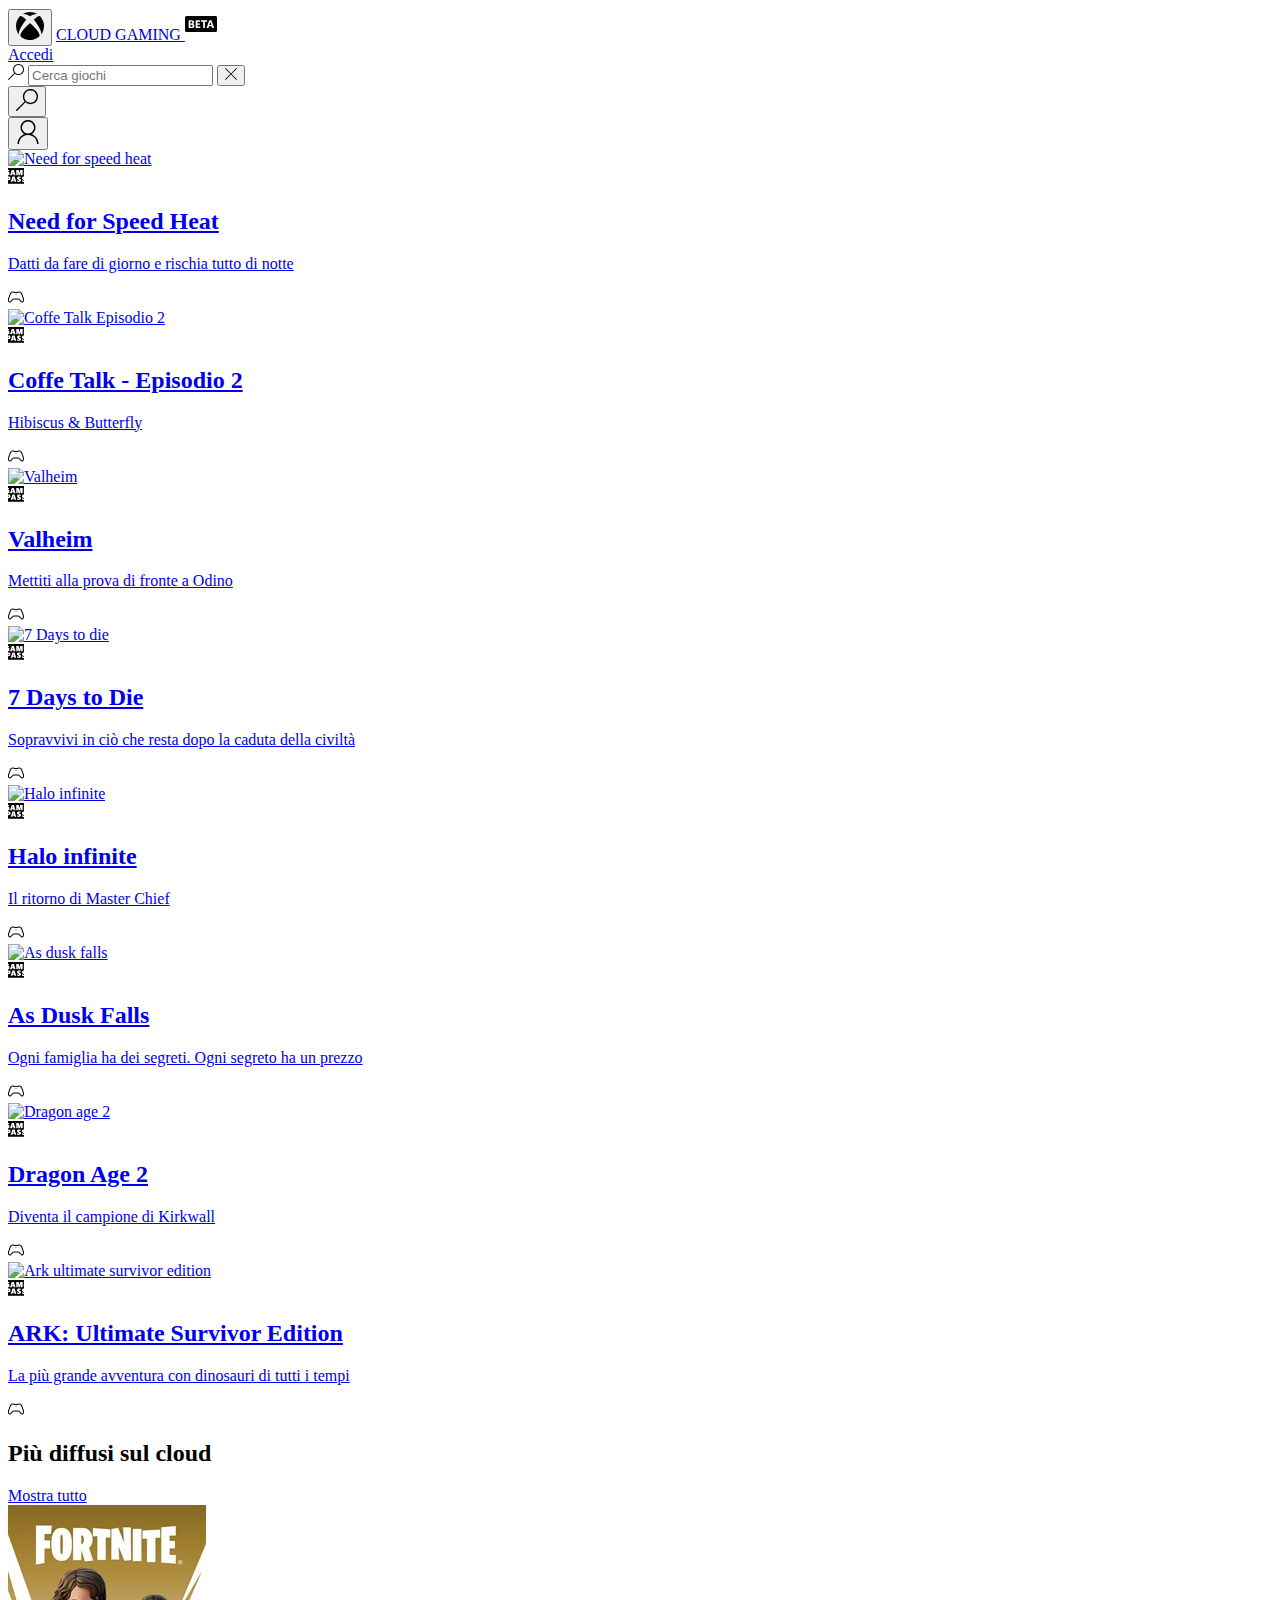
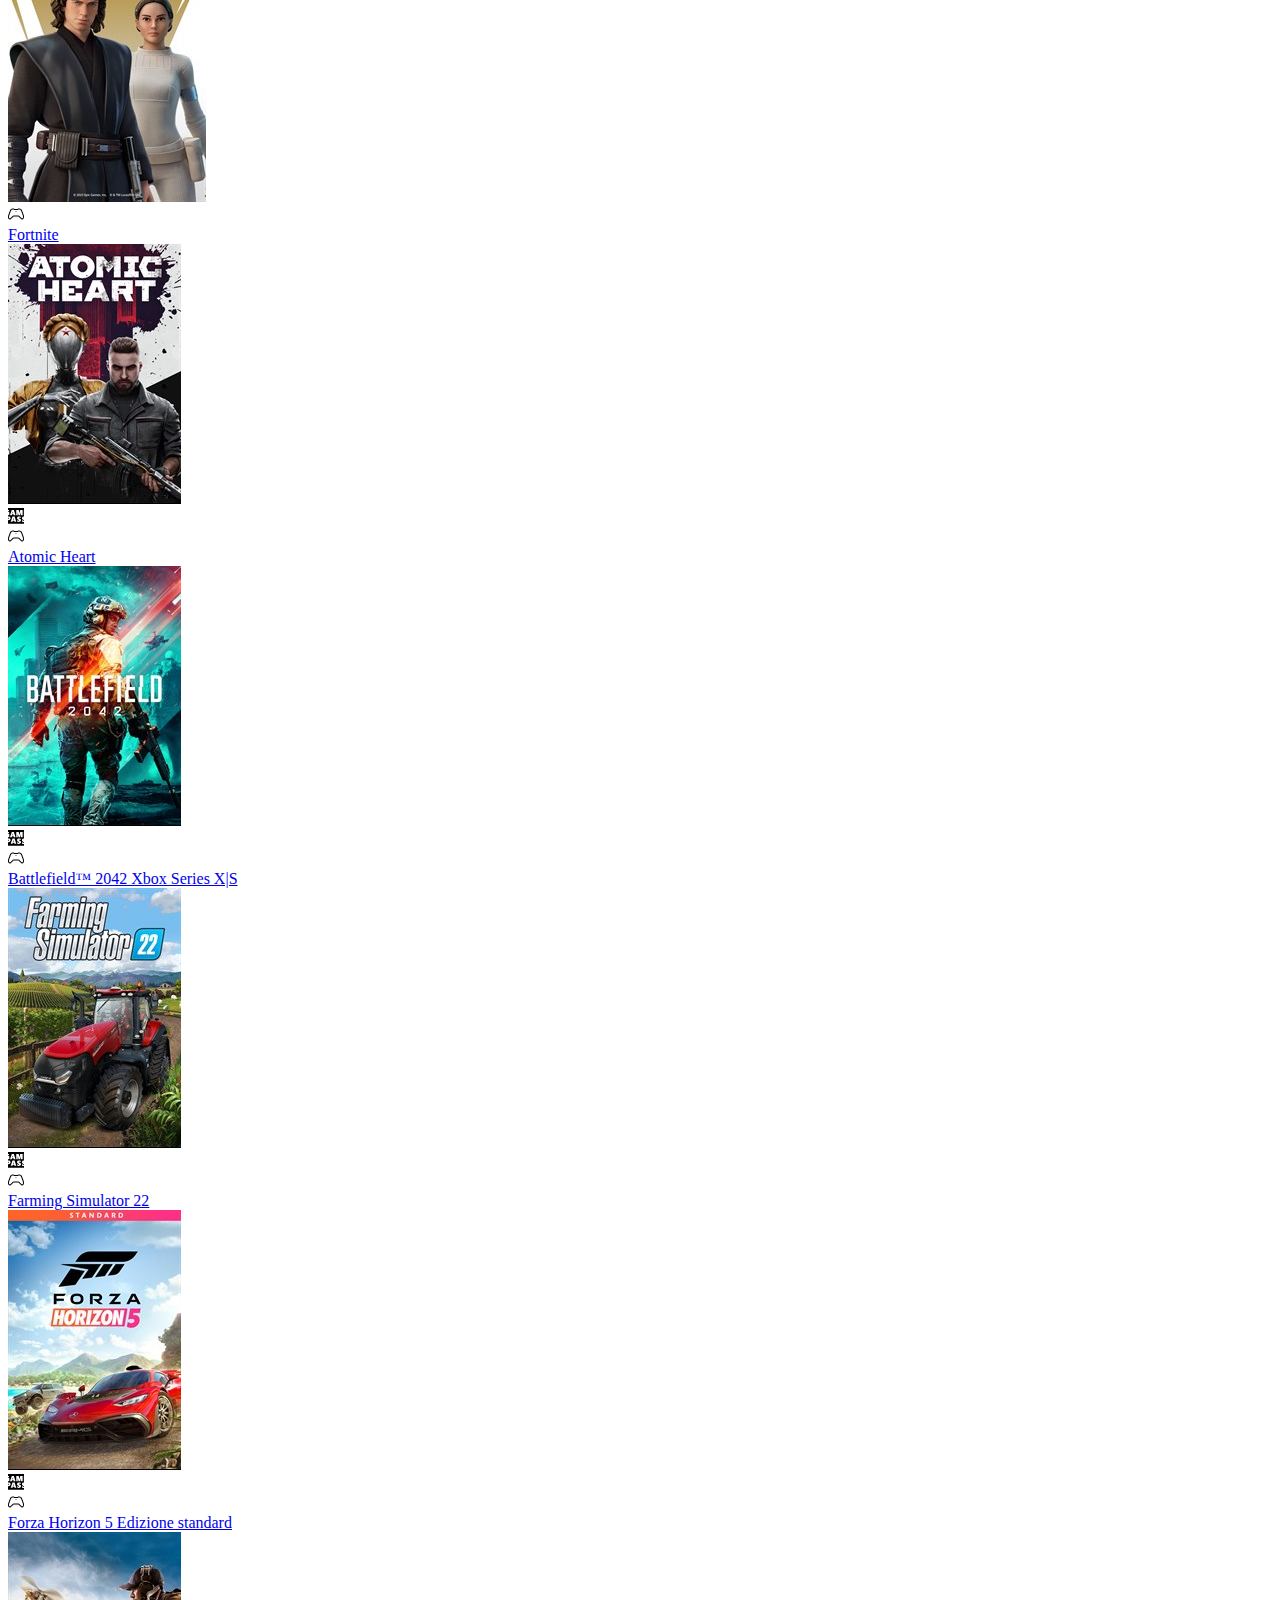
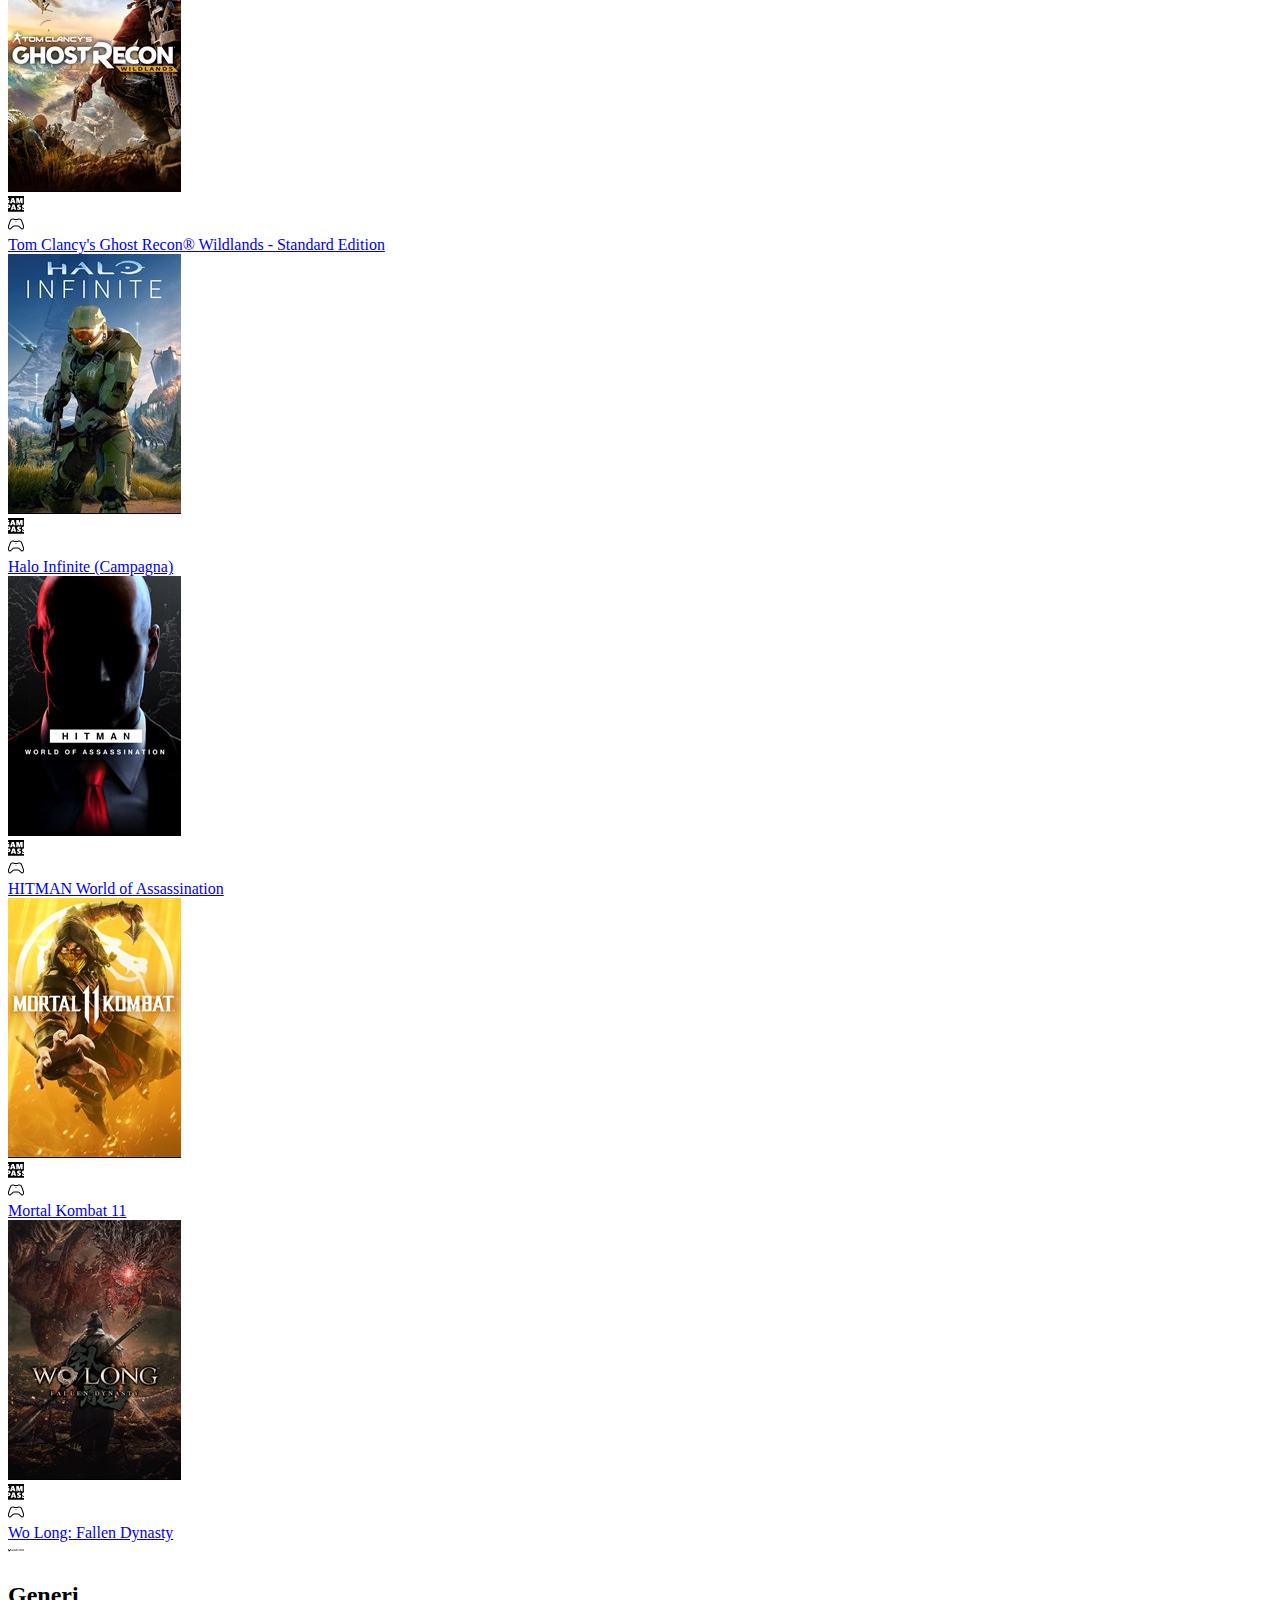
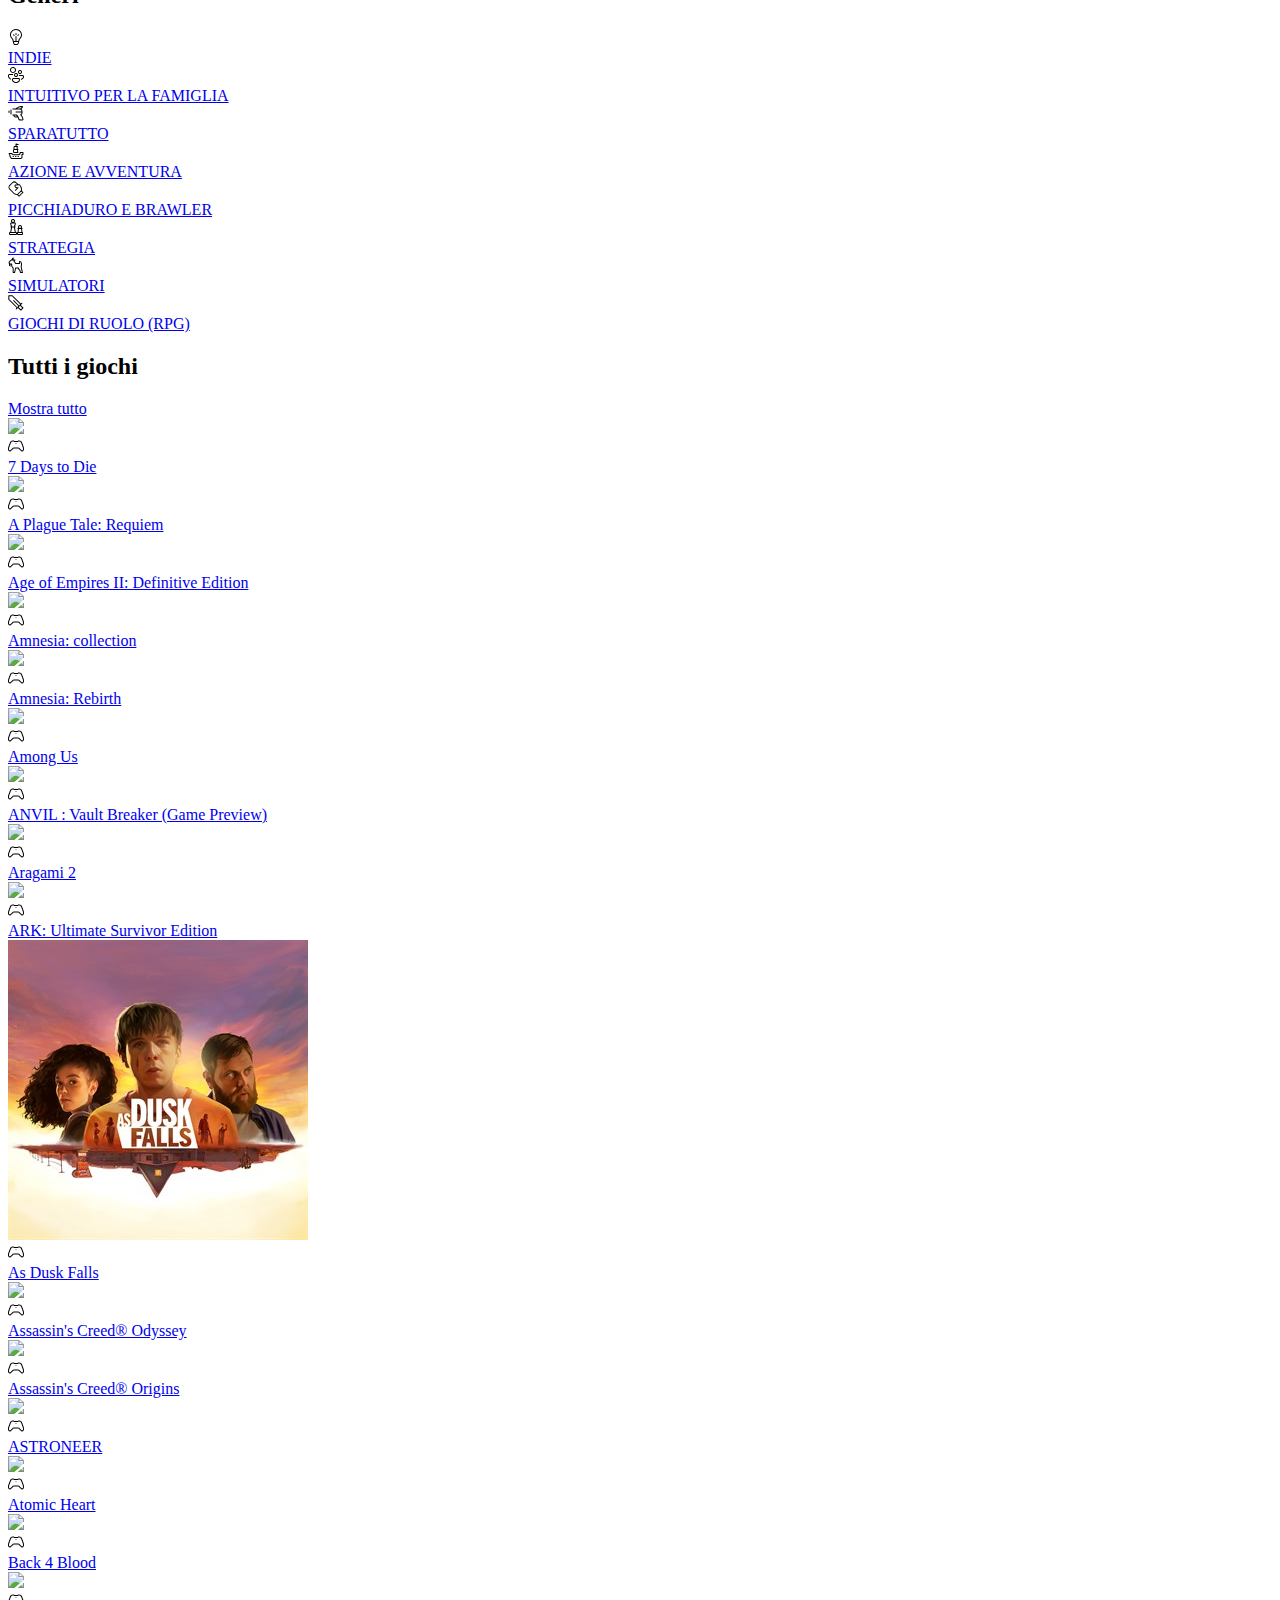
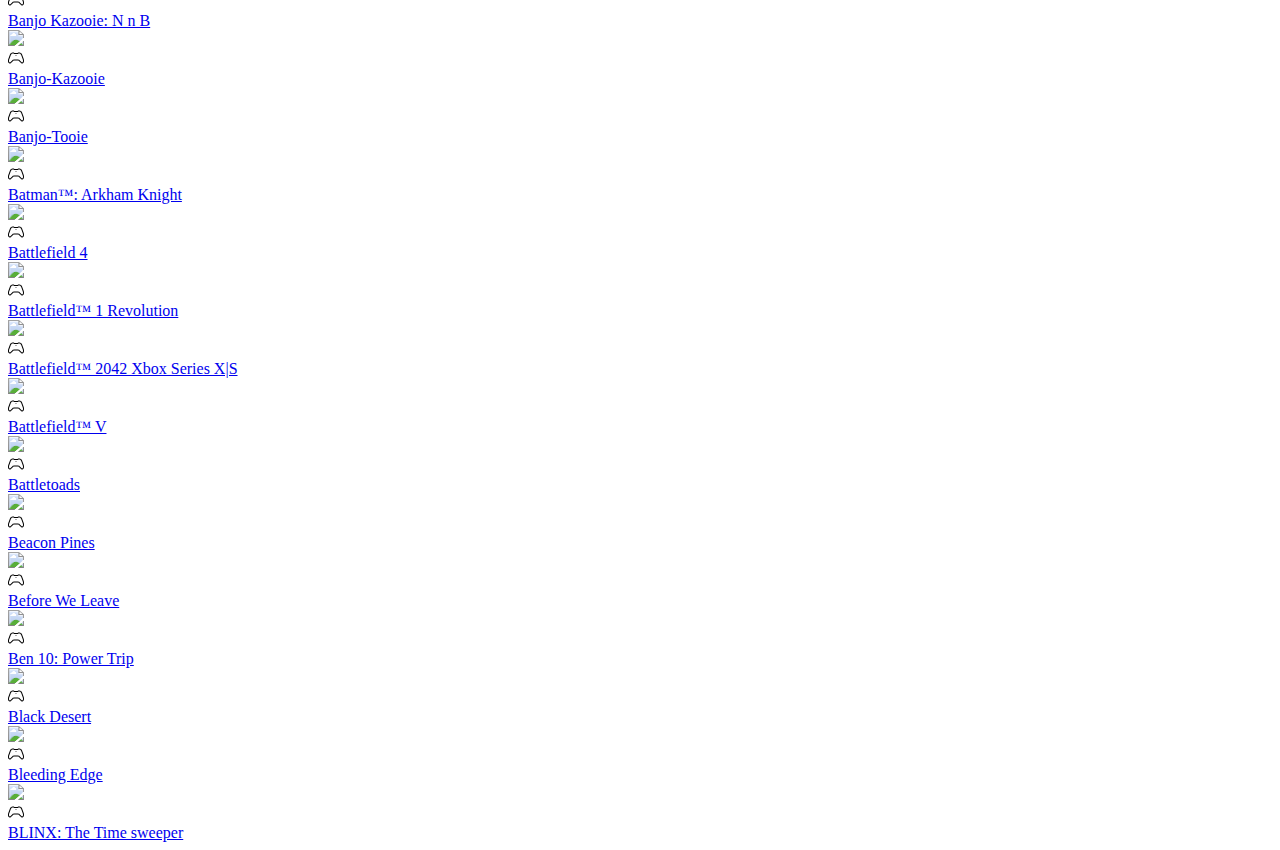
==== commit 12f24dbc: "Merge pull request #40 from JCGrnm/feature/genre_cards" ====
--- a/index.html
+++ b/index.html
@@ -1105,9 +1105,180 @@
         <div class="card_text"></div>
         <div class="soon_cards"></div>
       </div>
-      <div id="genre">
-        <div class="card_text"></div>
-        <div id="colored_cards"></div>
+      <div class="genre">
+        <div class="genre__text">
+          <h2 class="h2">Generi</h2>
+        </div>
+        <div class="genre__content">
+          <div class="genre__content__card">
+            <a href="#">
+              <div class="genre__content__card__svg">
+                <svg
+                  width="1em"
+                  height="1em"
+                  viewBox="0 0 32 32"
+                  class="GenreCard-module__icon___Y+hW- GenresRow-module__icon___u1EMk Icon-module__icon___6ICyA Icon-module__medium___ybk1w"
+                  aria-hidden="true"
+                >
+                  <path
+                    d="M14.25 32c-.813 0-1.547-.23-2.203-.688a3.51 3.51 0 01-1.344-1.828l-.078-.28-1.875-7.829c-.042-.208-.156-.406-.344-.594-2.802-2.646-4.265-5.547-4.39-8.703L4 11.594v-.375c.073-2.052.651-3.933 1.734-5.64A11.919 11.919 0 0110.078 1.5C11.891.5 13.865 0 16 0c2.177 0 4.182.52 6.016 1.563 1.833 1.041 3.286 2.447 4.359 4.218C27.458 7.552 28 9.49 28 11.594c0 3.364-1.469 6.427-4.406 9.187a1.209 1.209 0 00-.297.438l-.047.156-1.875 7.828a3.48 3.48 0 01-1.203 1.938 3.63 3.63 0 01-2.14.843L17.75 32h-3.5zm-2.813-8H15v-9c0-.281.099-.516.297-.703A.961.961 0 0116 14c.27 0 .505.099.703.297A.929.929 0 0117 15v9h3.563l.78-3.234.11-.297c.177-.448.432-.828.766-1.14C24.739 16.942 26 14.364 26 11.593c0-1.73-.448-3.328-1.344-4.797a9.869 9.869 0 00-3.64-3.5C19.484 2.432 17.813 2 16 2c-1.73 0-3.333.396-4.813 1.188a10.004 10.004 0 00-3.593 3.187 8.994 8.994 0 00-1.563 4.453L6 11.25v.313l.016.437c.114 2.625 1.37 5.068 3.765 7.328.375.365.651.792.828 1.281l.094.297.735 3.094zM16 12a.988.988 0 01-1-1V9c0-.27.099-.505.297-.703A.961.961 0 0116 8c.27 0 .505.099.703.297A.961.961 0 0117 9v2a.988.988 0 01-1 1zm-5.703.297c-.198-.219-.297-.453-.297-.703 0-.271.099-.505.297-.703a.961.961 0 01.703-.297c.281 0 .516.099.703.297l1.422 1.406a.928.928 0 01.297.703.98.98 0 01-.297.719.961.961 0 01-.703.297c-.26 0-.5-.1-.719-.297l-1.406-1.422zm8.578 1.422a1.05 1.05 0 01-.297-.719c0-.27.1-.505.297-.703l1.406-1.406a.98.98 0 01.719-.297c.281 0 .516.099.703.297a.929.929 0 01.297.703c0 .27-.099.505-.297.703l-1.422 1.422a.96.96 0 01-.703.297c-.25 0-.484-.1-.703-.297zM17.891 30c.343-.031.646-.14.906-.328.27-.198.463-.443.578-.735l.063-.187.656-2.75h-8.188l.64 2.672.048.187c.104.302.286.558.547.766.26.198.552.318.875.36l.234.015h3.64z"
+                    fill-rule="evenodd"
+                  ></path>
+                </svg>
+              </div>
+              <div class="genre__content__card__txt">
+                <span>INDIE</span>
+              </div>
+            </a>
+          </div>
+          <div class="genre__content__card">
+            <a href="#">
+              <div class="genre__content__card__svg">
+                <svg
+                  width="1em"
+                  height="1em"
+                  viewBox="0 0 32 32"
+                  class="GenreCard-module__icon___Y+hW- GenresRow-module__icon___u1EMk Icon-module__icon___6ICyA Icon-module__medium___ybk1w"
+                  aria-hidden="true"
+                >
+                  <path
+                    d="M10 12c-1.08 0-2.09-.266-3.02-.797A6.133 6.133 0 014.8 9.016 5.978 5.978 0 014 6c0-1.083.27-2.083.8-3A5.973 5.973 0 016.98.812 5.906 5.906 0 0110 0c1.08 0 2.08.27 3 .813A5.78 5.78 0 0115.19 3c.54.917.81 1.917.81 3s-.27 2.089-.81 3.016A5.93 5.93 0 0113 11.203c-.92.531-1.92.797-3 .797zm0-2c.72 0 1.39-.177 2-.531.61-.365 1.1-.854 1.45-1.469.37-.615.55-1.281.55-2 0-.719-.18-1.385-.55-2A3.886 3.886 0 0012 2.547 3.836 3.836 0 0010 2c-.72 0-1.39.182-2 .547A4.09 4.09 0 006.53 4 3.978 3.978 0 006 6c0 .719.18 1.385.53 2A4.22 4.22 0 008 9.469c.61.354 1.28.531 2 .531zm14 4c-.64 0-1.23-.135-1.78-.406a4.01 4.01 0 01-1.39-1.156l-.06-.079a3.802 3.802 0 01-.58-1.093A4.123 4.123 0 0120 10c0-.719.18-1.385.53-2A4.09 4.09 0 0122 6.547 3.836 3.836 0 0124 6c.72 0 1.39.182 2 .547.61.354 1.1.838 1.45 1.453.37.615.55 1.281.55 2 0 .719-.18 1.385-.55 2A4.005 4.005 0 0126 13.469c-.61.354-1.28.531-2 .531zm0-2c.55 0 1.02-.193 1.41-.578.39-.396.59-.87.59-1.422 0-.552-.2-1.02-.59-1.406A1.908 1.908 0 0024 8c-.55 0-1.03.198-1.42.594-.39.385-.58.854-.58 1.406 0 .552.19 1.026.58 1.422.39.385.87.578 1.42.578zm-8 8c-.72 0-1.39-.177-2-.531A4.22 4.22 0 0112.53 18a3.978 3.978 0 01-.53-2 3.978 3.978 0 011.98-3.453A3.906 3.906 0 0116 12c.72 0 1.39.182 2 .547.61.354 1.1.838 1.45 1.453.37.615.55 1.281.55 2 0 .719-.18 1.385-.53 2a4.039 4.039 0 01-1.42 1.453c-.61.354-1.27.537-1.99.547H16zM6 25.375c-1.24-.417-2.31-1.01-3.22-1.781-.9-.771-1.6-1.64-2.08-2.61C.23 20.005 0 19.01 0 18v-1c0-.542.14-1.042.41-1.5.27-.458.63-.823 1.09-1.094.46-.27.96-.406 1.5-.406h7.34a6.001 6.001 0 00-.34 2H3c-.27 0-.51.099-.7.297-.2.198-.3.432-.3.703v1c0 .698.17 1.396.5 2.094.33.687.82 1.317 1.47 1.89.64.573 1.42 1.032 2.31 1.375C6.09 23.87 6 24.417 6 25v.375zM16.17 18c.52-.052.95-.266 1.3-.64.35-.386.53-.84.53-1.36 0-.552-.2-1.02-.59-1.406A1.907 1.907 0 0016 14c-.55 0-1.03.198-1.42.594-.39.385-.58.854-.58 1.406 0 .552.19 1.026.58 1.422.39.385.87.578 1.42.578h.17zm9.8 7.828c.02-.375.03-.65.03-.828 0-.417-.05-.818-.14-1.203.97-.209 1.79-.584 2.47-1.125C29.44 21.766 30 20.542 30 19c0-.27-.1-.505-.3-.703A.943.943 0 0029 18h-7.34c.23-.656.34-1.323.34-2h7c.54 0 1.04.135 1.5.406.46.271.82.636 1.09 1.094.27.458.41.958.41 1.5 0 1.094-.21 2.083-.64 2.969a6.427 6.427 0 01-1.78 2.265c-.98.782-2.18 1.313-3.61 1.594zM16 32c-1.07 0-2.09-.146-3.05-.438a7.711 7.711 0 01-2.53-1.328 6.439 6.439 0 01-1.61-1.906c-.4-.74-.66-1.562-.76-2.469A8.09 8.09 0 018 25c0-.385.07-.766.22-1.14A2.991 2.991 0 0111 22h10c.65 0 1.22.188 1.73.563.53.364.89.843 1.1 1.437.11.323.17.656.17 1 0 .375-.02.708-.06 1a6.744 6.744 0 01-.78 2.375 6.9 6.9 0 01-1.58 1.86 7.711 7.711 0 01-2.53 1.328c-.96.291-1.98.437-3.05.437zm0-2c.88 0 1.68-.115 2.41-.344.74-.229 1.38-.557 1.92-.984.9-.74 1.44-1.698 1.61-2.875.04-.219.06-.485.06-.797 0-.27-.1-.505-.3-.703A.943.943 0 0021 24H11c-.27 0-.51.099-.7.297-.2.198-.3.432-.3.703 0 .354.03.688.09 1 .19 1.073.72 1.963 1.58 2.672.54.427 1.18.755 1.91.984.74.23 1.54.344 2.42.344z"
+                    fill-rule="evenodd"
+                  ></path>
+                </svg>
+              </div>
+              <div class="genre__content__card__txt">
+                <span>INTUITIVO PER LA FAMIGLIA</span>
+              </div>
+            </a>
+          </div>
+          <div class="genre__content__card">
+            <a href="#">
+              <div class="genre__content__card__svg">
+                <svg
+                  width="1em"
+                  height="1em"
+                  viewBox="0 0 32 32"
+                  class="GenreCard-module__icon___Y+hW- GenresRow-module__icon___u1EMk Icon-module__icon___6ICyA Icon-module__medium___ybk1w"
+                  aria-hidden="true"
+                >
+                  <path
+                    d="M15.423 23.002H15a2 2 0 01-2-2h3.295c.308.3.6.63.877.98.255.325.494.668.722 1.02h-2.471zm2.748-16c2.926-1.66 5.454-2.645 7.535-2.905.77-.097 1.26-.107 1.563-.087-.26.333-.662.74-.872.954a13.293 13.293 0 00-1.665 2.038H18.17zm7.787-4.89c1.602-.2 3.32-.252 3.889.9.595 1.204-.631 2.448-1.526 3.356l-.286.294c-.103.11-.186.228-.285.34-.334.382-.64.775-.907 1.184v.006A5.588 5.588 0 0129 12.602v2.8c0 .203-.013.403-.034.6a5.582 5.582 0 01-1.99 3.709v.01c.602.674 1.13 1.393 1.573 2.135.295.497.558 1 .789 1.5a19.567 19.567 0 011.553 5.239c.046.315.075.588.093.805.008.11.013.205.016.286 0 .493-.808.848-1.97 1.064-.257.048-.533.089-.821.123-.432.052-.892.088-1.363.108a21.507 21.507 0 01-1.432.016 17.954 17.954 0 01-2.26-.181c-1.371-.205-2.37-.582-2.37-1.13 0-1.12-.475-2.903-1.301-4.684H15a3.975 3.975 0 01-3-1.38 3.91 3.91 0 01-.445-.62 3.958 3.958 0 01-.555-2H9v-2h8.612l.583.572c.135.133.259.286.39.428a14.86 14.86 0 011.802 2.436 18.834 18.834 0 011.284 2.564c.538 1.313.905 2.61 1.047 3.713 1.41.367 4.635.38 6.179.04-.276-1.76-1.162-5.22-3.406-7.704L24.546 20l-.45-.498 1.603-1.331a3.584 3.584 0 001.235-2.17c.033-.197.066-.396.066-.6v-.4H15.8a.8.8 0 01-.8-.8v-.4a.8.8 0 01.8-.8H27v-.4a3.581 3.581 0 00-1.127-2.604 3.653 3.653 0 00-.83-.581 3.566 3.566 0 00-.937-.344 3.572 3.572 0 00-.705-.071H9v-2h5.84c4.41-2.894 8.07-4.508 11.118-4.89zM6.017 9.002c.069 0 .13.025.194.039A.97.97 0 017 9.985v8.034a.97.97 0 01-.79.944c-.063.014-.124.039-.193.039h-.034a.964.964 0 01-.607-.23A.965.965 0 015 18.02V9.985c0-.31.152-.574.376-.755a.969.969 0 01.607-.228zm-4 2c.543 0 .983.44.983.983v3.034c0 .543-.44.983-.983.983h-.033A.984.984 0 011 15.019v-3.034c0-.15.039-.288.099-.415a.978.978 0 01.885-.568z"
+                    fill-rule="evenodd"
+                  ></path>
+                </svg>
+              </div>
+              <div class="genre__content__card__txt">
+                <span>SPARATUTTO</span>
+              </div>
+            </a>
+          </div>
+          <div class="genre__content__card">
+            <a href="#">
+              <div class="genre__content__card__svg">
+                <svg
+                  width="1em"
+                  height="1em"
+                  viewBox="0 0 32 32"
+                  class="GenreCard-module__icon___Y+hW- GenresRow-module__icon___u1EMk Icon-module__icon___6ICyA Icon-module__medium___ybk1w"
+                  aria-hidden="true"
+                >
+                  <path
+                    d="M30 18a1 1 0 01.993.883L31 19v4a1 1 0 01-.883.993L30 24l-1.001-.001.001 5.172a1 1 0 01-.444.83l-.107.063-.268.11c-.44.198-.797.552-1 .991l-.117.284a1 1 0 01-.768.543l-.125.008-1.718-.002L7.411 32a1 1 0 01-.368-.07l-.114-.054-.106-.067c-1.172-.852-2.062-1.804-2.713-2.857-.734-1.189-1.044-2.075-1.322-3.662l-.056-.326-.098-.633-.081-.553-.06-.371-.062-.312c-.141-.655-.3-.88-.6-.981l-.194-.06c-.97-.357-.788-1.818.24-1.926L2 20.122h5.71a1 1 0 01.896.555c.617 1.242 1.423 1.839 2.511 1.901l.195.006h.748l8.483.06.083-.03c1.763-.708 2.646-1.748 2.781-3.206l.014-.201.005-.207a1 1 0 01.883-.993l.117-.007H30zm-1 1.999h-3.653l-.047.258c-.383 1.832-1.639 3.22-3.68 4.108l-.27.113-.28.107a1 1 0 01-.234.055l-.12.006-3.123-.026-6.28-.036c-1.65 0-2.99-.726-3.956-2.1l-.15-.223-.086-.14h-2.88l.032.106c.08.285.148.604.21.96l.044.275.083.561.091.585.09.517c.226 1.217.48 1.9 1.02 2.776.456.737 1.068 1.42 1.876 2.054l.057.044L25.536 30l.083-.138c.272-.43.623-.803 1.033-1.1l.21-.143.138-.083V23a1 1 0 01.77-.974l.113-.02L28 22l1-.001v-2zM21 26a1 1 0 01.117 1.993L21 28h-1a1 1 0 01-.117-1.993L20 26h1zm-5 0a1 1 0 01.117 1.993L16 28h-1a1 1 0 01-.117-1.993L15 26h1zm-5 0a1 1 0 01.117 1.993L11 28h-1a1 1 0 01-.117-1.993L10 26h1zm5-25c.205 0 .395.062.554.167L23 3.117l-6 1.614V6h1.998a1 1 0 01.849 1.53l-.065.09c-.607.768-.677 3.247-.214 4.383l.43-.003c.856 0 1.3.993.778 1.629l-.077.084c-.818.804-.852 3.517-.11 4.453l.1.112c.652.623.21 1.722-.691 1.722h-8.249a1 1 0 01-.767-.36c-1.311-1.57-1.311-5.695-.003-7.277a1 1 0 01.237-.209c-.414-1.853-.238-4.507.525-5.695A1 1 0 0112.583 6h2.415L15 2a1 1 0 01.883-.993L16 1zm2.341 13h-6.027l-.03.07c-.38.992-.38 2.875-.003 3.861l.031.069h6.024l-.02-.06c-.343-1.198-.344-2.645-.003-3.85l.028-.09zm-.845-6H13.23l-.006.017c-.3 1.032-.3 2.941-.001 3.966l.006.017h4.265l-.034-.136a9.045 9.045 0 01-.003-3.699l.04-.165z"
+                    fill-rule="evenodd"
+                  ></path>
+                </svg>
+              </div>
+              <div class="genre__content__card__txt">
+                <span>AZIONE E AVVENTURA</span>
+              </div>
+            </a>
+          </div>
+          <div class="genre__content__card">
+            <a href="#">
+              <div class="genre__content__card__svg">
+                <svg
+                  width="1em"
+                  height="1em"
+                  viewBox="0 0 32 32"
+                  class="GenreCard-module__icon___Y+hW- GenresRow-module__icon___u1EMk Icon-module__icon___6ICyA Icon-module__medium___ybk1w"
+                  aria-hidden="true"
+                >
+                  <path
+                    d="M20.237 26.964l6.158-6.158c.003.003.004.008.007.01l2.02 2.019-6.157 6.155-2.017-2.018c-.003-.003-.008-.005-.01-.008M4.15 15.65a4.296 4.296 0 01.012-6.053l5.423-5.423a4.293 4.293 0 013.055-1.266c1.154 0 2.24.45 3.055 1.266l2.746 2.746-3.774.275a.907.907 0 00-.179.03c-.664.179-1.137.677-1.33 1.4-.369 1.379.338 3.305 1.203 4.17.9.9 2.047 1.464 3.261 1.669l-3.543 3.542a.957.957 0 001.351 1.352l5.195-5.194a.932.932 0 00.356-1.038.929.929 0 00-.563-.592c-.035-.015-.07-.021-.107-.032a.99.99 0 00-.223-.044c-.065-.004-.126.007-.19.017-.045.006-.088-.002-.13.01a4.105 4.105 0 01-4.055-1.042c-.587-.586-.89-2.032-.739-2.354l7.763-.566a12.875 12.875 0 013.451 9.098l-.027 1.024a.938.938 0 00-.568.258l-7.383 7.383c-.03.03-.044.07-.07.105a17.024 17.024 0 01-5.906-2.602 1769.944 1769.944 0 01-8.084-8.14m26.31 6.522l-2.416-2.416.054-2.083A14.789 14.789 0 0023.79 6.86a.937.937 0 00-.745-.277l-2.083.152-3.914-3.914a6.241 6.241 0 00-8.814 0L2.811 8.245c-2.409 2.408-2.416 6.334-.017 8.75 2.853 2.89 5.57 5.626 8.15 8.205a.99.99 0 00.125.107 18.985 18.985 0 008.05 3.239l2.381 2.382c.015.015.037.02.053.036.015.017.021.038.037.054a.954.954 0 001.351 0l7.384-7.384c.012-.011.015-.026.025-.038.035-.027.078-.041.111-.073a.957.957 0 000-1.352"
+                    fill-rule="evenodd"
+                  ></path>
+                </svg>
+              </div>
+              <div class="genre__content__card__txt">
+                <span>PICCHIADURO E BRAWLER</span>
+              </div>
+            </a>
+          </div>
+          <div class="genre__content__card">
+            <a href="#">
+              <div class="genre__content__card__svg">
+                <svg
+                  width="1em"
+                  height="1em"
+                  viewBox="0 0 32 32"
+                  class="GenreCard-module__icon___Y+hW- GenresRow-module__icon___u1EMk Icon-module__icon___6ICyA Icon-module__medium___ybk1w"
+                  aria-hidden="true"
+                >
+                  <path
+                    d="M10 0a4 4 0 012.646 7h.982a2 2 0 011.991 2.19l-.02.148-.514 3c-.089.517-.371.96-.766 1.258a1.993 1.993 0 01.003.796l-.123.607L15 15v2h-1.2l1.722 8.608c.026.131.039.262.039.392H16a2 2 0 012 1.988V28a2 2 0 011.216-1.84 2.128 2.128 0 01.004-.359l.579-5.802L19 20v-2h1.535a4 4 0 116.93 0H29v2l-.8-.001.58 5.802c.012.121.013.241.004.358A2 2 0 0130 28v2a2 2 0 01-2 2h-8a2 2 0 01-2-1.988V30a2 2 0 01-2 2H4a2 2 0 01-2-2v-2a2 2 0 012-2h.44a2 2 0 01.038-.392L6.2 17H5v-2l.799-.001-.12-.607a1.994 1.994 0 01.002-.797 1.993 1.993 0 01-.73-1.087l-.036-.17-.514-3a2 2 0 011.822-2.333L6.372 7h.982A4 4 0 0110 0zm6 28H4v2h12v-2zm12 0h-8v2h8v-2zM11.76 17H8.24l-1.8 9h7.12l-1.8-9zm14.43 3h-4.38l-.6 6h5.58l-.6-6zM24 14a2 2 0 100 4 2 2 0 000-4zM13.628 8.998H6.445L6.372 9l.498 2.916.016.083 1.01.762L7.64 14l.199.999h4.321l.2-.999-.256-1.237 1.01-.763.514-3.002zM10 2a2 2 0 100 4 2 2 0 000-4z"
+                    fill-rule="evenodd"
+                  ></path>
+                </svg>
+              </div>
+              <div class="genre__content__card__txt">
+                <span>STRATEGIA</span>
+              </div>
+            </a>
+          </div>
+          <div class="genre__content__card">
+            <a href="#">
+              <div class="genre__content__card__svg">
+                <svg
+                  width="1em"
+                  height="1em"
+                  viewBox="0 0 32 32"
+                  class="GenreCard-module__icon___Y+hW- GenresRow-module__icon___u1EMk Icon-module__icon___6ICyA Icon-module__medium___ybk1w"
+                  aria-hidden="true"
+                >
+                  <path
+                    d="M11.909 1c.375 0 .74.043 1.09.124-1.484.343-1.79 1.371-1.834 2.741l-.007.365.006.573c0 .066.002.131.004.198L14.034 5c.876 0 1.312 1.034.75 1.661l-.078.08-1.559 1.413L15.78 12h6.338V9a1 1 0 01.74-.966l.11-.023.113-.01c3.24-.121 4.89 2.398 4.97 7.016-.012.678-.088 1.144-.28 1.874l-.168.624c-.201.784-.258 1.288-.19 2.064l.032.305.045.344.058.385.073.425.135.715.167.806.128.587.219.958.25 1.049.486 1.948.574 2.199.385 1.439a1 1 0 01-.85 1.255L29 32h-3.915a1 1 0 01-.912-.588l-.042-.11-1.435-4.526-.173-.075a3.893 3.893 0 01-1.333-1.028l-.152-.193-.142-.205c-.332-.511-.584-1.139-.764-1.885l-.072-.327-.013-.063h-3.99l-1.81 8.215a1 1 0 01-.737.756l-.123.022-.116.007h-2.95a1 1 0 01-.993-.883L9.322 31l-.001-8.643-.217-.267-.593-.739-.504-.646-.416-.553-.229-.319-.19-.278c-.453-.686-.705-1.486-.809-2.398a9.524 9.524 0 01-.054-1.353l.01-.308.025-.496H4.999L5 19c-1.582 0-2.877-.816-2.992-1.85L2 17l-.001-3.628C.789 12.088.61 10.71 1.697 9.37 2.81 8 4.531 6.6 6.861 5.15a1 1 0 01.228-.104C7.526 2.741 9.518 1 11.91 1zm-.466 6H7.677l-.157.1c-1.692 1.082-2.988 2.114-3.884 3.086l-.2.223-.186.221c-.484.597-.258 1.23 1.138 2.158l.181.117.152.095h2.668a1 1 0 01.97.755l.021.111.009.115.001.17-.004.182-.067 1.214c-.024.56-.016.964.031 1.384.07.622.23 1.127.49 1.521l.081.12.192.272.362.488.45.583.54.678.63.772a1 1 0 01.217.497l.01.138-.001 8h1.146l1.81-8.215a1 1 0 01.738-.756l.123-.022.116-.007H20.9a1 1 0 01.993.88c.127 1.048.362 1.818.68 2.306.276.426.66.702 1.194.85a1 1 0 01.64.545l.045.117L25.816 30h1.88l-.178-.672-.46-1.77-.307-1.223-.361-1.49-.306-1.329-.191-.892-.11-.546-.14-.743-.076-.446-.061-.406-.048-.367c-.145-1.25-.075-2.002.215-3.125l.211-.794c.117-.47.16-.775.167-1.18-.048-2.782-.636-4.3-1.758-4.816l-.127-.053-.048-.016V13a1 1 0 01-.77.974l-.113.02-.117.006h-7.864a1 1 0 01-.75-.338l-.075-.097-3.423-5a1 1 0 01.067-1.217l.086-.088.284-.26z"
+                    fill-rule="evenodd"
+                  ></path>
+                </svg>
+              </div>
+              <div class="genre__content__card__txt">
+                <span>SIMULATORI</span>
+              </div>
+            </a>
+          </div>
+          <div class="genre__content__card">
+            <a href="#">
+              <div class="genre__content__card__svg">
+                <svg
+                  width="1em"
+                  height="1em"
+                  viewBox="0 0 32 32"
+                  class="GenreCard-module__icon___Y+hW- GenresRow-module__icon___u1EMk Icon-module__icon___6ICyA Icon-module__medium___ybk1w"
+                  aria-hidden="true"
+                >
+                  <path
+                    d="M8.59.656a1 1 0 01.705.291l16.374 16.295 1.402-1.401a1 1 0 011.32-.084l.094.084a1 1 0 01.084 1.32l-.084.094-2.9 2.9 5.029 5.029a1 1 0 010 1.414l-4.242 4.242a1 1 0 01-1.414 0l-5.03-5.029-2.756 2.757a1 1 0 01-1.32.084l-.094-.084a1 1 0 01-.084-1.32l.084-.094 1.476-1.477L.947 9.487a1 1 0 01-.295-.709l.003-7.12a1 1 0 011-1L8.588.657zM24.192 21.59l-2.829 2.829 4.301 4.3 2.827-2.829-4.3-4.3zM8.177 2.655l-5.521.003-.004 5.704 15.99 15.895 2.073-2.073-10.113-10.112-.083-.095a1 1 0 011.403-1.403l.094.083L22.13 20.77l2.12-2.12L8.177 2.655z"
+                    fill-rule="evenodd"
+                  ></path>
+                </svg>
+              </div>
+              <div class="genre__content__card__txt">
+                <span>GIOCHI DI RUOLO (RPG)</span>
+              </div>
+            </a>
+          </div>
+        </div>
       </div>
       <div class="allGames">
         <div class="allGames__text">
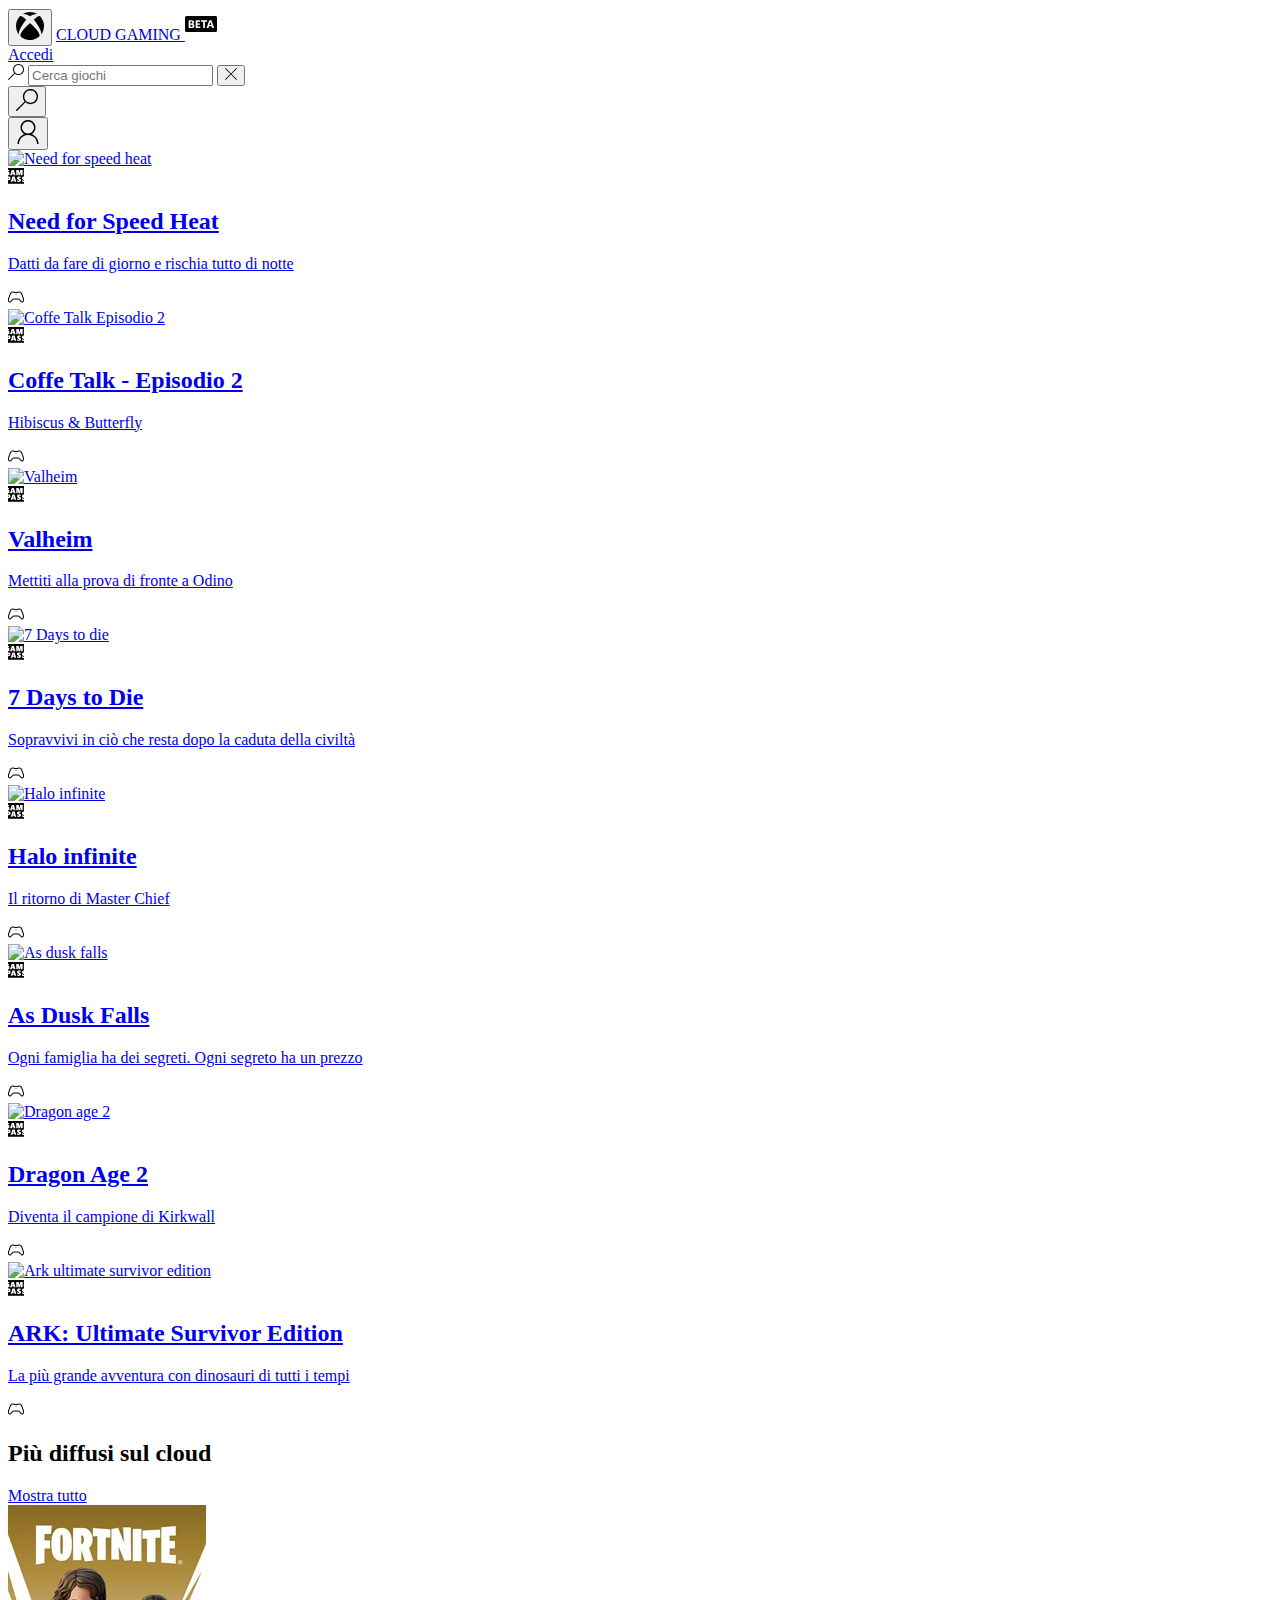
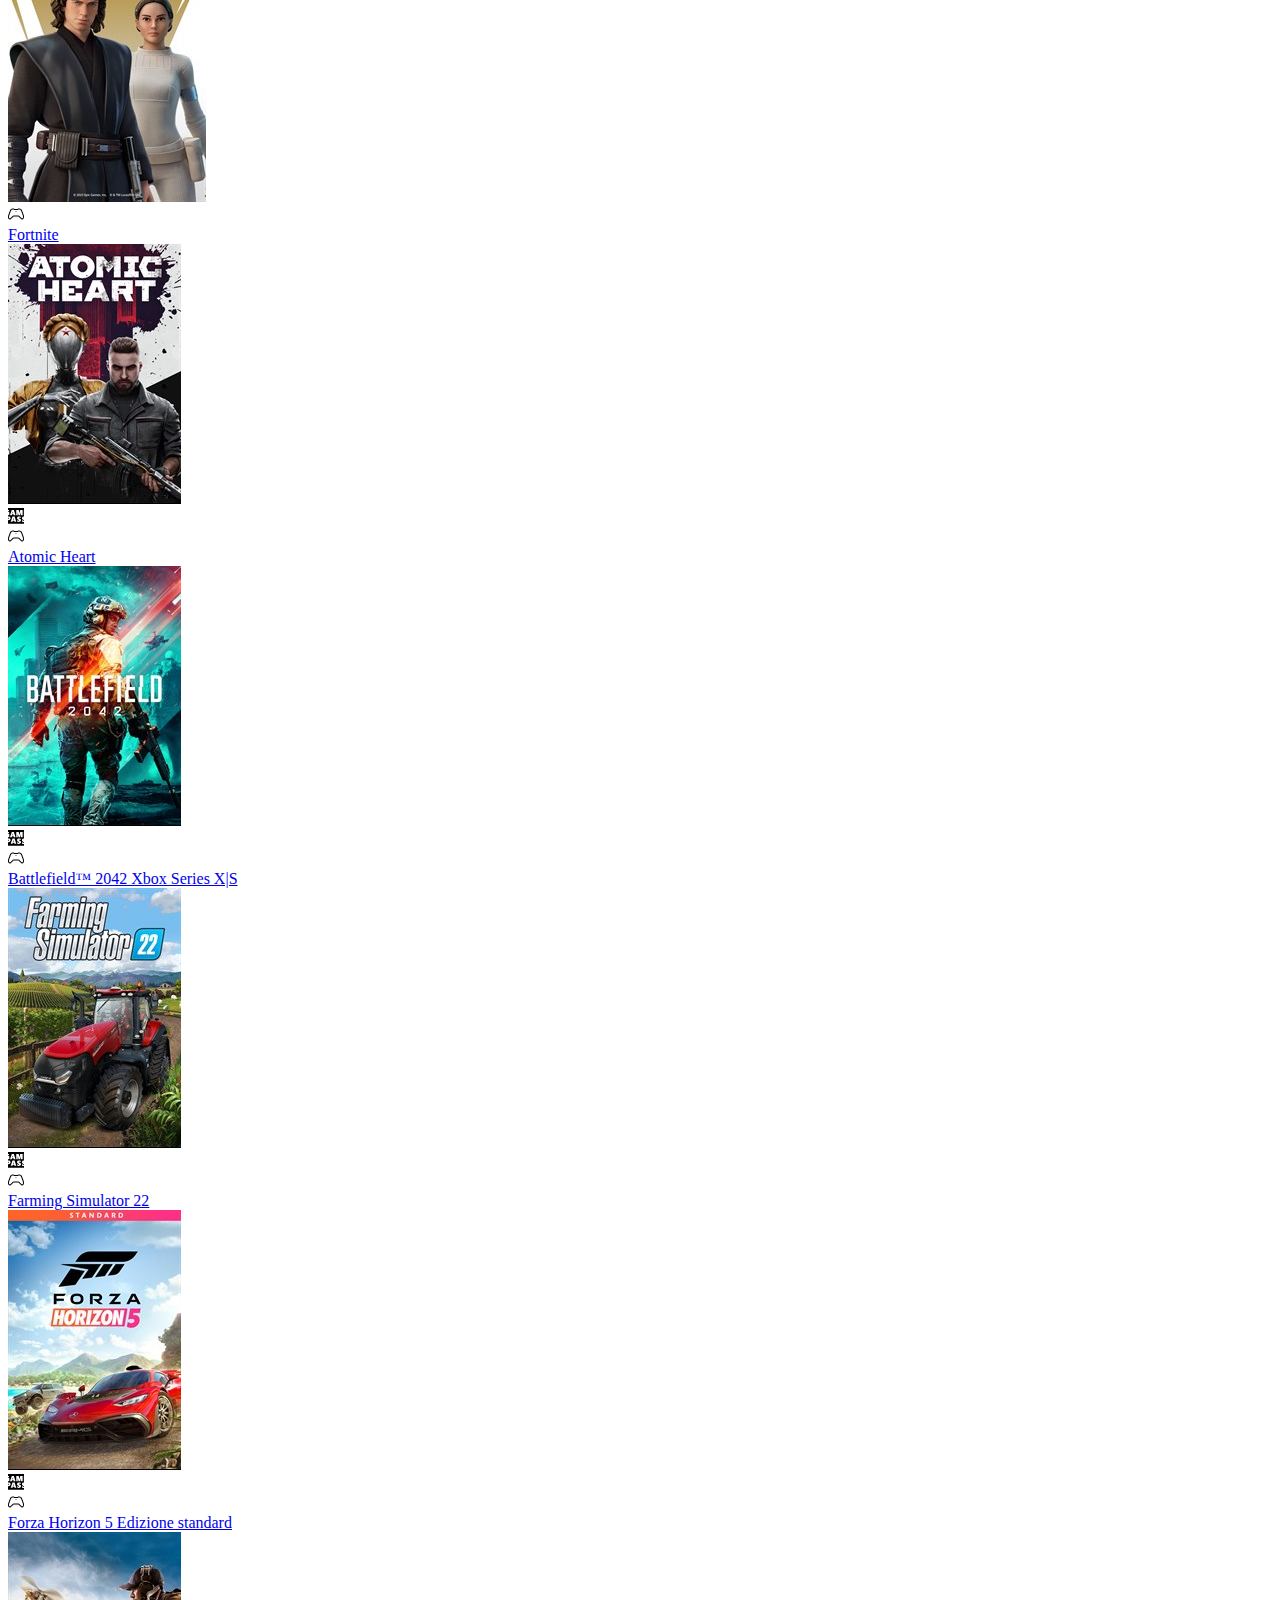
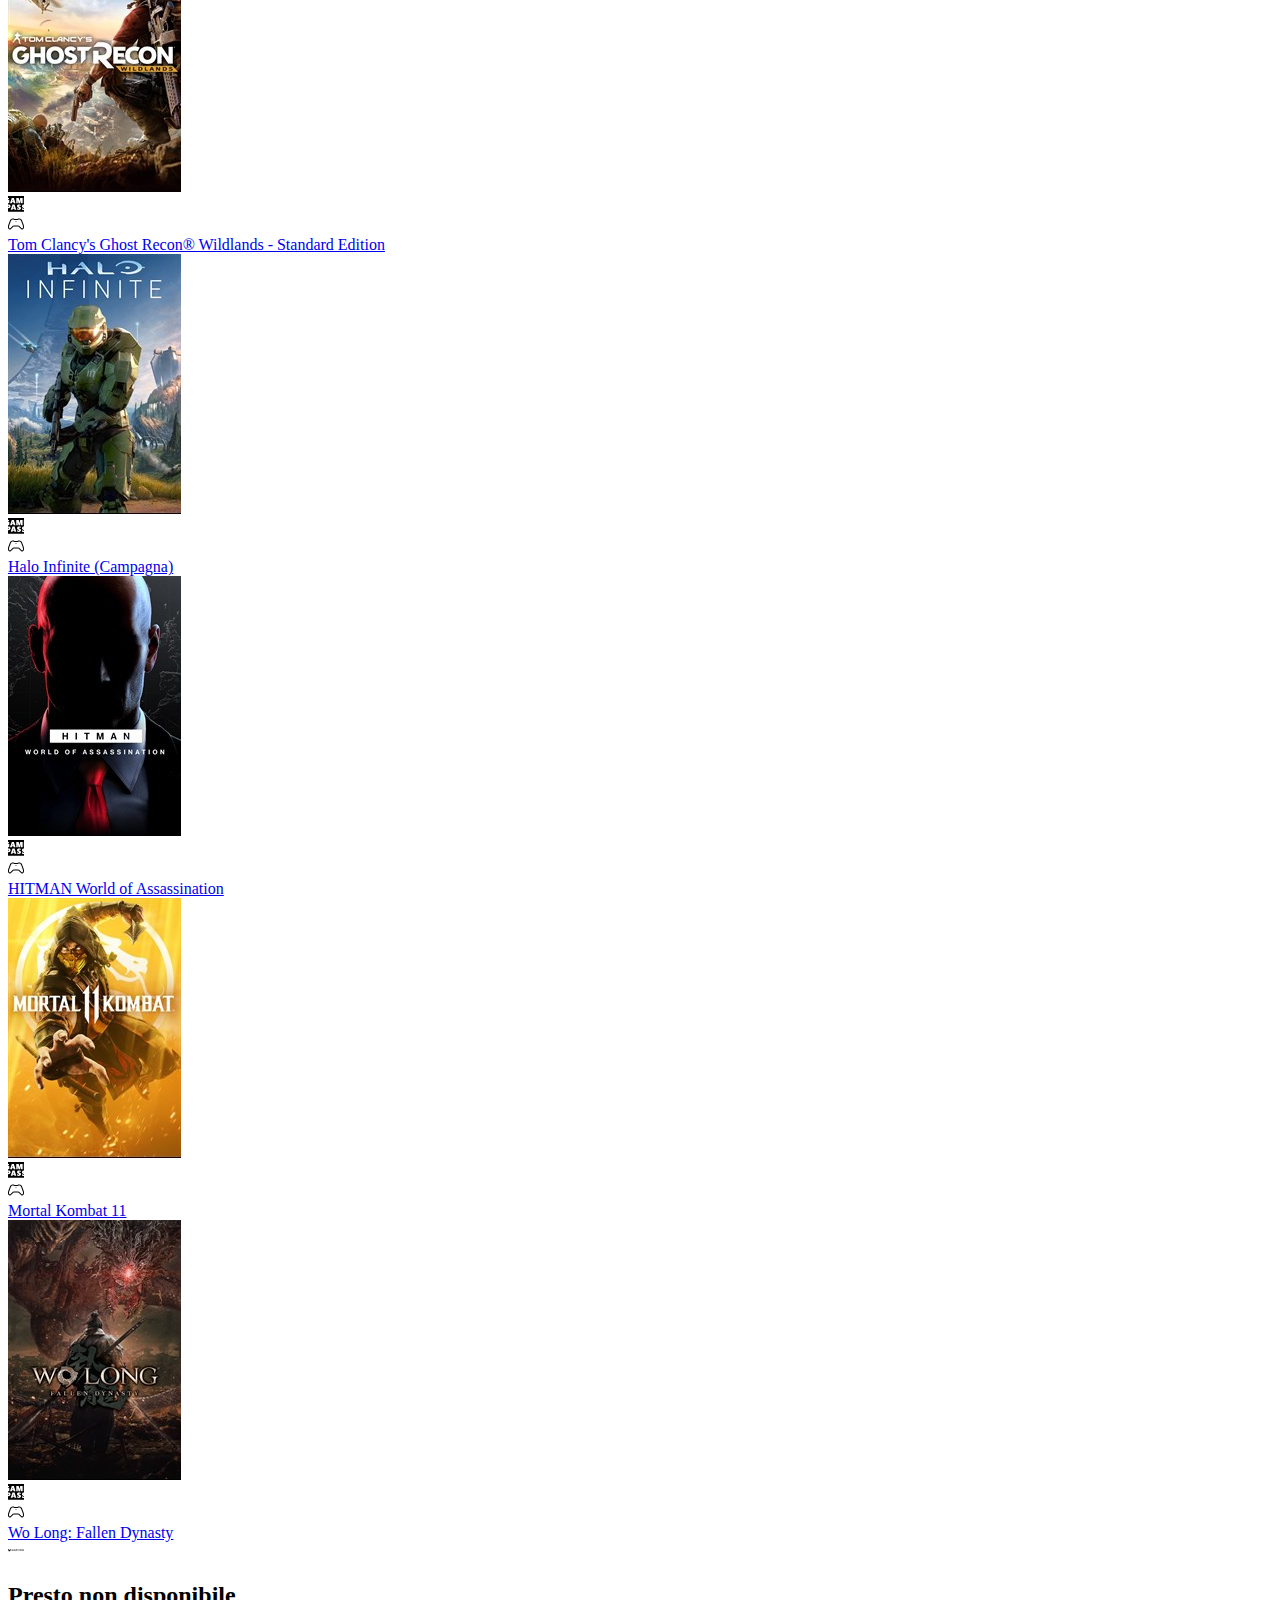
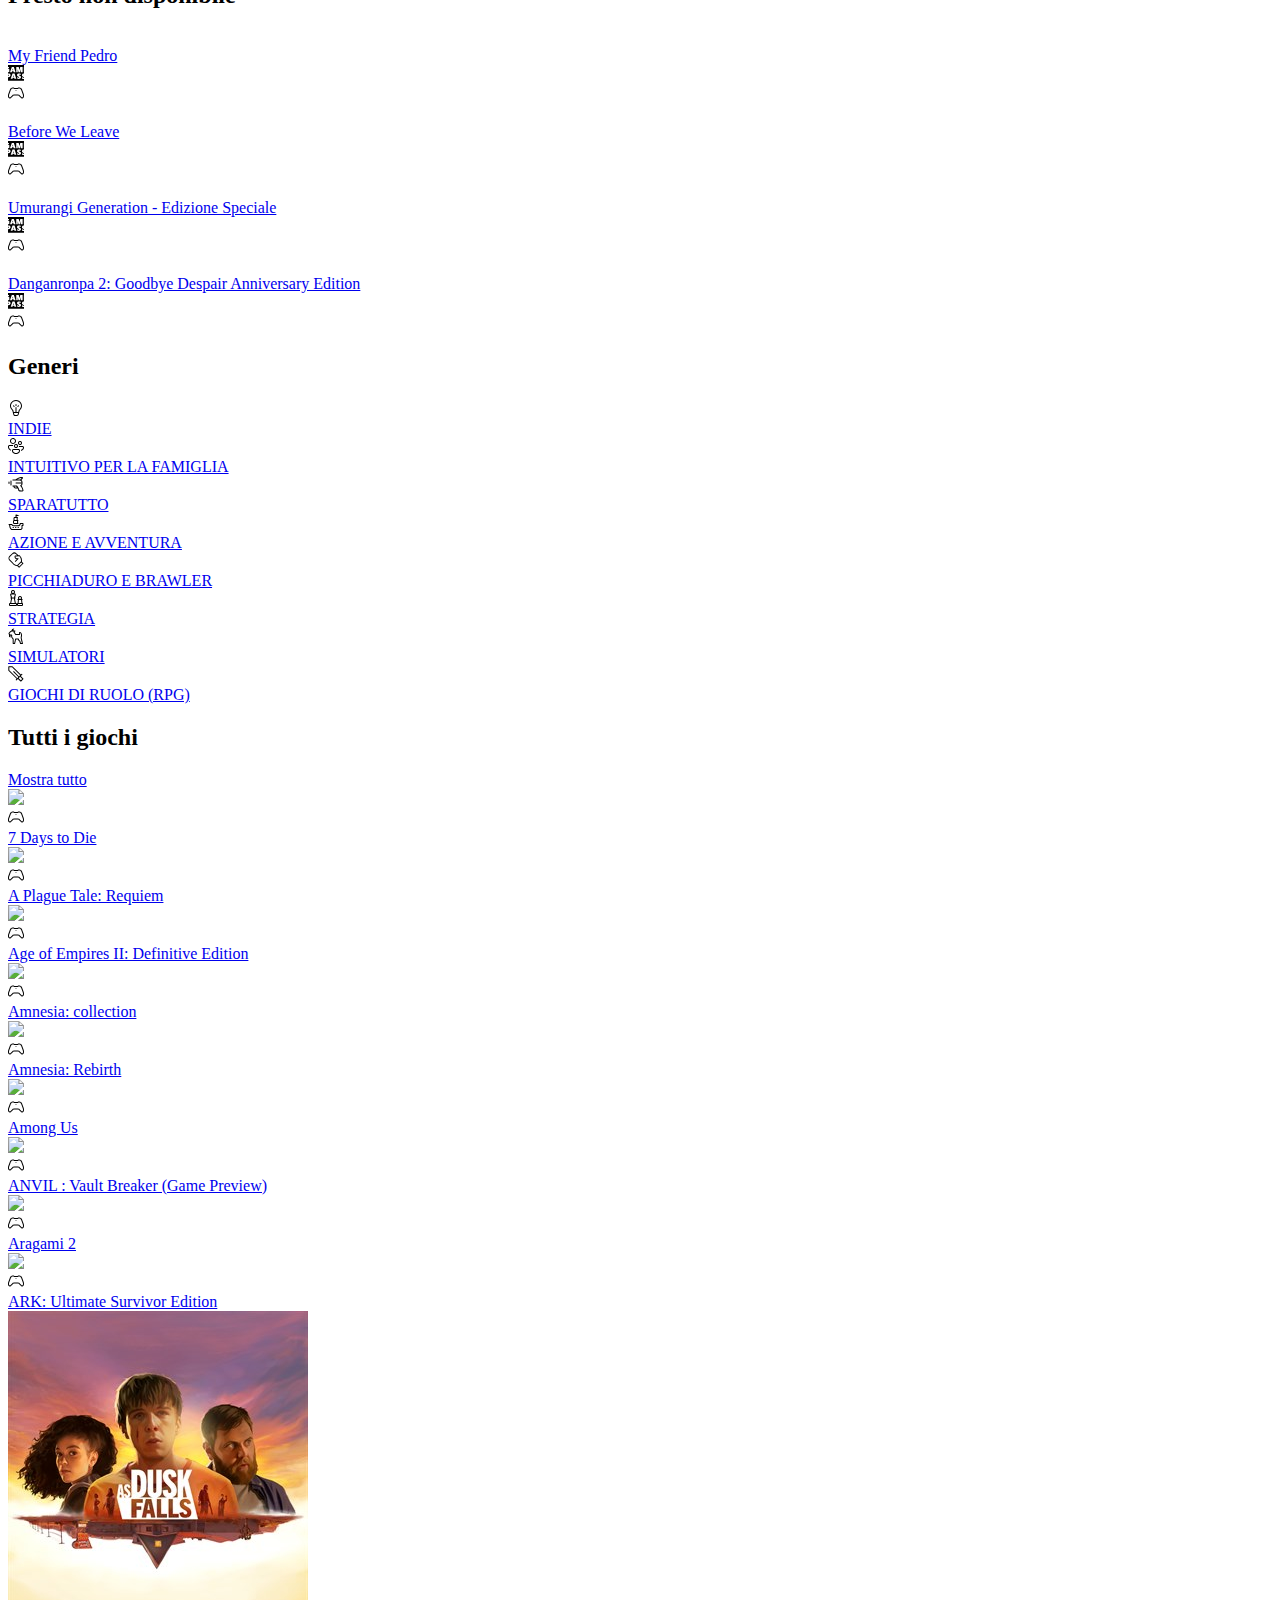
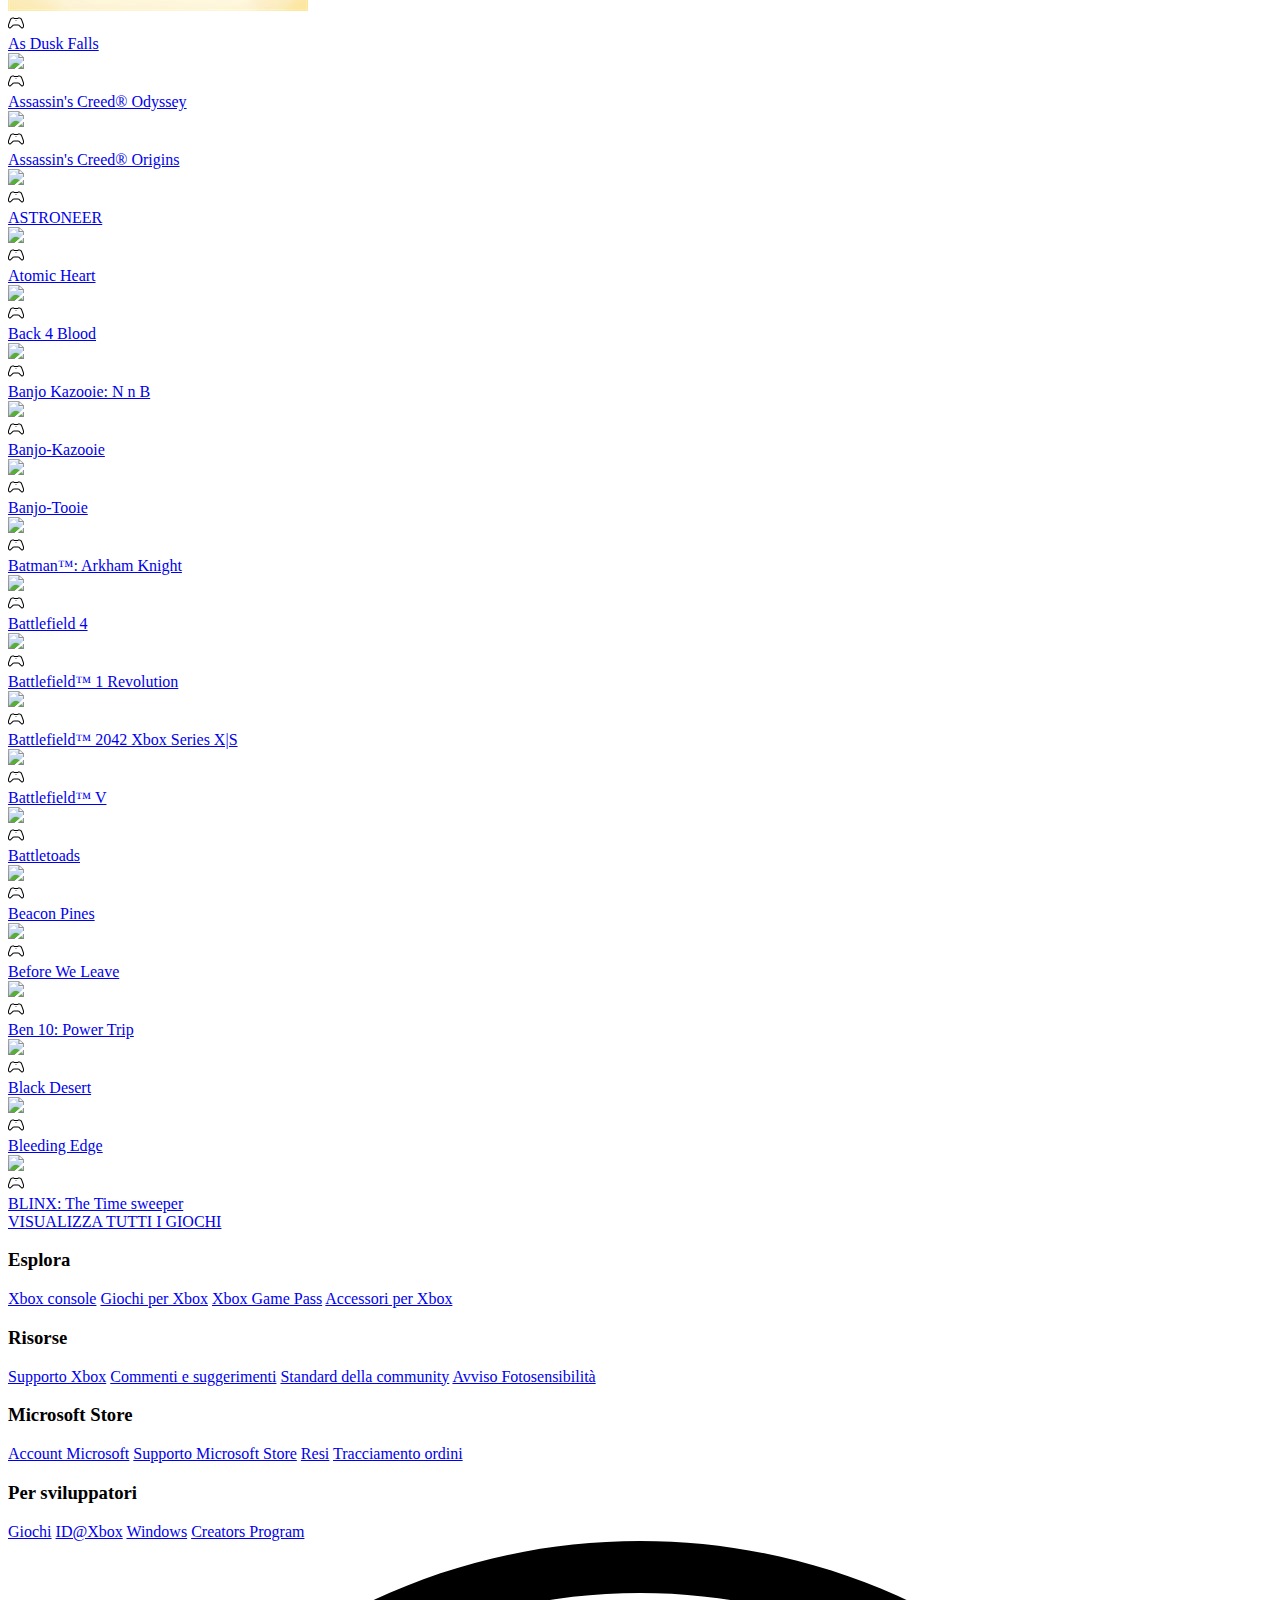
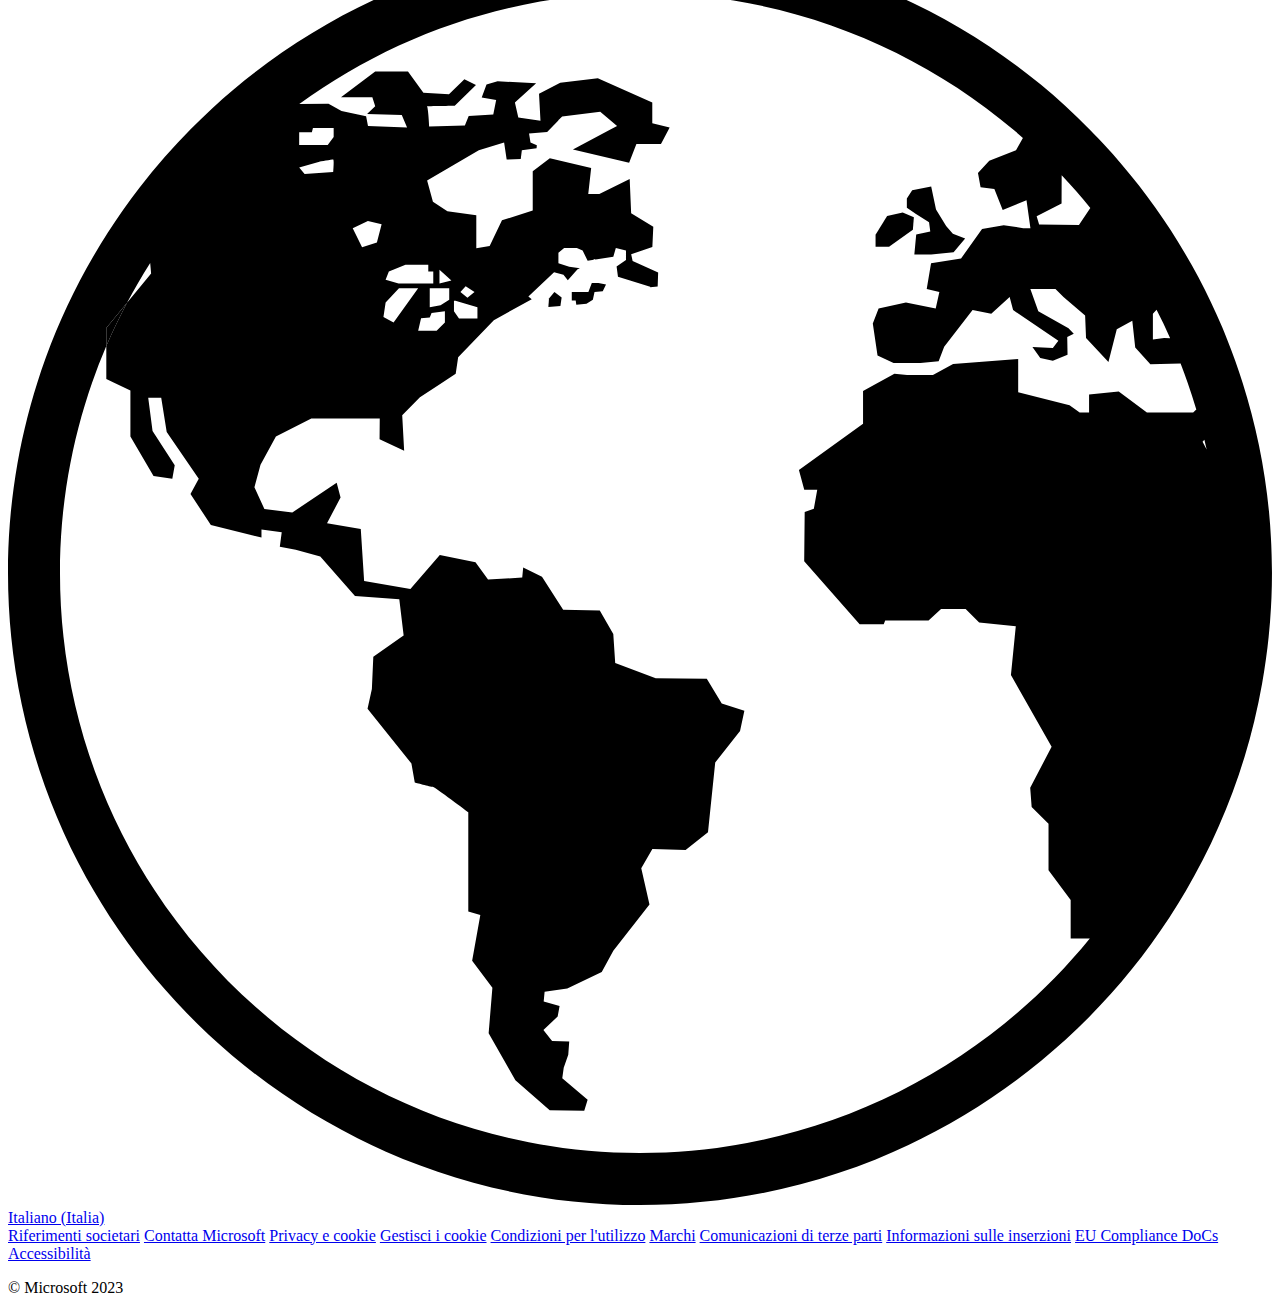
==== commit ca7f8615: "Merge pull request #48 from JCGrnm/component/footer" ====
--- a/index.html
+++ b/index.html
@@ -126,316 +126,321 @@
         </div>
       </div>
     </nav>
-    <div id="first_section_wrapper">
-      <div id="big_cards_container">
-        <div class="big_cards">
-          <a href="#">
-            <img
-              src="./assets/images/Card Grandi/nfs.jpg"
-              alt="Need for speed heat"
-            />
-            <div class="big_card_text">
-              <svg
-                xmlns="http://www.w3.org/2000/svg"
-                viewBox="374 410 1300 1242"
-                width="1em"
-                height="1em"
-                class="GamePassBadge-module__gamepassBadge___STvpK Icon-module__icon___6ICyA"
-                id="gpb-:r4t:"
-                aria-label="Disponibile tramite Game Pass"
-                role="img"
-              >
-                <path
-                  d="M0 384h2048v1280H0V384zm684 160L536 974h146l20-78h120l19 78h146L848 544H684zM88 766q0 113 59 164t169 51q10 0 35-3t52-8 50-11 28-14V711H266v104h81v53q-8 1-14 1t-15 1q-50 0-72-31t-23-77q0-53 28-83t83-31q34 0 60 7t58 18V553h-3q-31-5-59-10t-60-6q-33 0-65 6t-60 18-53 33-41 51q-16 27-19 58t-4 63zm491 450q0-42-13-70t-37-44-56-22-70-7H226v430h135v-136h35q35 0 68-9t58-27 41-47 16-68zm320 288h147l-140-430H743l-148 430h146l20-77h119l19 77zm529-131q0-33-13-55t-32-39-42-26-42-19-32-18-13-21q0-16 15-20t28-5q26 0 57 8t52 24v-118h-3q-31-5-58-11t-60-6q-33 0-64 8t-56 24-40 43-15 64q0 35 12 57t31 38 41 25 40 18 31 17 13 23q0 16-14 20t-26 5q-33 0-65-14t-58-33v126q33 10 62 17t64 7q33 0 66-7t61-23 43-42 17-67zm5-696q-1 15-1 30t0 29v238h130V544h-191q-16 68-33 135t-29 136q-3-10-4-19t-3-20l-58-229-1-3h-197v430h119V771q0-23-1-46t-2-46q13 75 34 148t40 147h126l63-257 4-20 4-20zm395 698q0-33-13-55t-32-38-42-26-42-20-32-17-13-21q0-15 15-20t28-6q31 0 56 9t53 23v-117q-26-11-59-14t-62-3q-33 0-64 8t-56 24-40 43-15 64q0 34 12 57t31 38 41 24 40 18 31 18 13 22q0 16-13 21t-27 5q-35 0-64-14t-58-33v126q11 6 27 10t34 8 35 4 29 1q34 0 67-6t60-23 43-43 17-67zm106-401V867h-137v-55h127V705h-127v-54h135V544h-270v430h272zM820 1187q7 35 16 70t19 71h-71q9-35 20-70t16-71zm-23-389h-71l36-141q8 36 17 71t18 70zm-415 374q24 0 39 11t16 38q0 25-13 36t-38 12h-25v-97h21z"
-                ></path>
-              </svg>
-              <h2>Need for Speed Heat</h2>
-              <p>Datti da fare di giorno e rischia tutto di notte</p>
-            </div>
-            <div class="joypad_img_container">
-              <svg
-                xmlns="http://www.w3.org/2000/svg"
-                viewBox="0 0 2048 2048"
-                width="1em"
-                height="1em"
-                class="Badge-module__icon___MU5HK Icon-module__icon___6ICyA Icon-module__xxSmall___vViZA"
-              >
-                <path
-                  d="M1024 640q26 0 45 19t19 45q0 26-19 45t-45 19q-26 0-45-19t-19-45q0-26 19-45t45-19zm704-164q20 14 36 35t25 45l224 607q20 55 27 121t8 124q0 55-17 111t-49 103-80 76-110 30q-22 0-48-8t-43-24l-304-304q-12-12-30-21t-40-15-42-9-37-3H800q-17 0-37 3t-42 9-39 15-31 21l-304 304q-16 16-42 24t-49 8q-62 0-109-29t-80-76-50-103-17-112q0-61 7-124t28-121l1-1 225-609v-2q9-22 24-41t35-34v-66q44-23 85-40t84-28 88-16 95-6q34 0 61 10t49 22 42 22 40 10h320q19 0 39-10t42-22 50-22 61-10q50 0 95 5t87 17 84 28 86 40v66zm64 1124q33 0 57-20t40-49 23-62 8-61q0-49-6-102t-22-101q-32-93-66-184t-70-184l-61-167q-7-17-12-35t-14-35q-5-10-12-17-11-11-27-17t-30-12v-66q-53-22-110-31t-114-9q-20 0-39 10t-42 22-50 22-61 10H864q-34 0-61-10t-49-22-43-22-39-10q-57 0-114 9t-110 31v66q-8 4-18 8t-21 9-18 12-12 17l-223 605q-16 44-22 100t-6 103q0 27 7 60t23 63 40 49 58 20q5 0 7-1l302-303q20-20 49-35t61-25 65-15 60-5h448q27 0 59 5t65 15 62 25 49 35l302 303q2 1 7 1z"
-                ></path>
-              </svg>
-            </div>
-          </a>
-        </div>
-        <div class="big_cards">
-          <a href="#">
-            <img
-              src="./assets/images/Card Grandi/coffeetalk.jpg"
-              alt="Coffe Talk Episodio 2"
-            />
-            <div class="big_card_text">
-              <svg
-                xmlns="http://www.w3.org/2000/svg"
-                viewBox="374 410 1300 1242"
-                width="1em"
-                height="1em"
-                class="GamePassBadge-module__gamepassBadge___STvpK Icon-module__icon___6ICyA"
-                id="gpb-:r4t:"
-                aria-label="Disponibile tramite Game Pass"
-                role="img"
-              >
-                <path
-                  d="M0 384h2048v1280H0V384zm684 160L536 974h146l20-78h120l19 78h146L848 544H684zM88 766q0 113 59 164t169 51q10 0 35-3t52-8 50-11 28-14V711H266v104h81v53q-8 1-14 1t-15 1q-50 0-72-31t-23-77q0-53 28-83t83-31q34 0 60 7t58 18V553h-3q-31-5-59-10t-60-6q-33 0-65 6t-60 18-53 33-41 51q-16 27-19 58t-4 63zm491 450q0-42-13-70t-37-44-56-22-70-7H226v430h135v-136h35q35 0 68-9t58-27 41-47 16-68zm320 288h147l-140-430H743l-148 430h146l20-77h119l19 77zm529-131q0-33-13-55t-32-39-42-26-42-19-32-18-13-21q0-16 15-20t28-5q26 0 57 8t52 24v-118h-3q-31-5-58-11t-60-6q-33 0-64 8t-56 24-40 43-15 64q0 35 12 57t31 38 41 25 40 18 31 17 13 23q0 16-14 20t-26 5q-33 0-65-14t-58-33v126q33 10 62 17t64 7q33 0 66-7t61-23 43-42 17-67zm5-696q-1 15-1 30t0 29v238h130V544h-191q-16 68-33 135t-29 136q-3-10-4-19t-3-20l-58-229-1-3h-197v430h119V771q0-23-1-46t-2-46q13 75 34 148t40 147h126l63-257 4-20 4-20zm395 698q0-33-13-55t-32-38-42-26-42-20-32-17-13-21q0-15 15-20t28-6q31 0 56 9t53 23v-117q-26-11-59-14t-62-3q-33 0-64 8t-56 24-40 43-15 64q0 34 12 57t31 38 41 24 40 18 31 18 13 22q0 16-13 21t-27 5q-35 0-64-14t-58-33v126q11 6 27 10t34 8 35 4 29 1q34 0 67-6t60-23 43-43 17-67zm106-401V867h-137v-55h127V705h-127v-54h135V544h-270v430h272zM820 1187q7 35 16 70t19 71h-71q9-35 20-70t16-71zm-23-389h-71l36-141q8 36 17 71t18 70zm-415 374q24 0 39 11t16 38q0 25-13 36t-38 12h-25v-97h21z"
-                ></path>
-              </svg>
-              <h2>Coffe Talk - Episodio 2</h2>
-              <p>Hibiscus & Butterfly</p>
-            </div>
-            <div class="joypad_img_container">
-              <svg
-                xmlns="http://www.w3.org/2000/svg"
-                viewBox="0 0 2048 2048"
-                width="1em"
-                height="1em"
-                class="Badge-module__icon___MU5HK Icon-module__icon___6ICyA Icon-module__xxSmall___vViZA"
-              >
-                <path
-                  d="M1024 640q26 0 45 19t19 45q0 26-19 45t-45 19q-26 0-45-19t-19-45q0-26 19-45t45-19zm704-164q20 14 36 35t25 45l224 607q20 55 27 121t8 124q0 55-17 111t-49 103-80 76-110 30q-22 0-48-8t-43-24l-304-304q-12-12-30-21t-40-15-42-9-37-3H800q-17 0-37 3t-42 9-39 15-31 21l-304 304q-16 16-42 24t-49 8q-62 0-109-29t-80-76-50-103-17-112q0-61 7-124t28-121l1-1 225-609v-2q9-22 24-41t35-34v-66q44-23 85-40t84-28 88-16 95-6q34 0 61 10t49 22 42 22 40 10h320q19 0 39-10t42-22 50-22 61-10q50 0 95 5t87 17 84 28 86 40v66zm64 1124q33 0 57-20t40-49 23-62 8-61q0-49-6-102t-22-101q-32-93-66-184t-70-184l-61-167q-7-17-12-35t-14-35q-5-10-12-17-11-11-27-17t-30-12v-66q-53-22-110-31t-114-9q-20 0-39 10t-42 22-50 22-61 10H864q-34 0-61-10t-49-22-43-22-39-10q-57 0-114 9t-110 31v66q-8 4-18 8t-21 9-18 12-12 17l-223 605q-16 44-22 100t-6 103q0 27 7 60t23 63 40 49 58 20q5 0 7-1l302-303q20-20 49-35t61-25 65-15 60-5h448q27 0 59 5t65 15 62 25 49 35l302 303q2 1 7 1z"
-                ></path>
-              </svg>
-            </div>
-          </a>
-        </div>
-        <div class="big_cards">
-          <a href="#">
-            <img src="./assets/images/Card Grandi/valheim.png" alt="Valheim" />
-            <div class="big_card_text">
-              <svg
-                xmlns="http://www.w3.org/2000/svg"
-                viewBox="374 410 1300 1242"
-                width="1em"
-                height="1em"
-                class="GamePassBadge-module__gamepassBadge___STvpK Icon-module__icon___6ICyA"
-                id="gpb-:r4t:"
-                aria-label="Disponibile tramite Game Pass"
-                role="img"
-              >
-                <path
-                  d="M0 384h2048v1280H0V384zm684 160L536 974h146l20-78h120l19 78h146L848 544H684zM88 766q0 113 59 164t169 51q10 0 35-3t52-8 50-11 28-14V711H266v104h81v53q-8 1-14 1t-15 1q-50 0-72-31t-23-77q0-53 28-83t83-31q34 0 60 7t58 18V553h-3q-31-5-59-10t-60-6q-33 0-65 6t-60 18-53 33-41 51q-16 27-19 58t-4 63zm491 450q0-42-13-70t-37-44-56-22-70-7H226v430h135v-136h35q35 0 68-9t58-27 41-47 16-68zm320 288h147l-140-430H743l-148 430h146l20-77h119l19 77zm529-131q0-33-13-55t-32-39-42-26-42-19-32-18-13-21q0-16 15-20t28-5q26 0 57 8t52 24v-118h-3q-31-5-58-11t-60-6q-33 0-64 8t-56 24-40 43-15 64q0 35 12 57t31 38 41 25 40 18 31 17 13 23q0 16-14 20t-26 5q-33 0-65-14t-58-33v126q33 10 62 17t64 7q33 0 66-7t61-23 43-42 17-67zm5-696q-1 15-1 30t0 29v238h130V544h-191q-16 68-33 135t-29 136q-3-10-4-19t-3-20l-58-229-1-3h-197v430h119V771q0-23-1-46t-2-46q13 75 34 148t40 147h126l63-257 4-20 4-20zm395 698q0-33-13-55t-32-38-42-26-42-20-32-17-13-21q0-15 15-20t28-6q31 0 56 9t53 23v-117q-26-11-59-14t-62-3q-33 0-64 8t-56 24-40 43-15 64q0 34 12 57t31 38 41 24 40 18 31 18 13 22q0 16-13 21t-27 5q-35 0-64-14t-58-33v126q11 6 27 10t34 8 35 4 29 1q34 0 67-6t60-23 43-43 17-67zm106-401V867h-137v-55h127V705h-127v-54h135V544h-270v430h272zM820 1187q7 35 16 70t19 71h-71q9-35 20-70t16-71zm-23-389h-71l36-141q8 36 17 71t18 70zm-415 374q24 0 39 11t16 38q0 25-13 36t-38 12h-25v-97h21z"
-                ></path>
-              </svg>
-              <h2>Valheim</h2>
-              <p>Mettiti alla prova di fronte a Odino</p>
-            </div>
-            <div class="joypad_img_container">
-              <svg
-                xmlns="http://www.w3.org/2000/svg"
-                viewBox="0 0 2048 2048"
-                width="1em"
-                height="1em"
-                class="Badge-module__icon___MU5HK Icon-module__icon___6ICyA Icon-module__xxSmall___vViZA"
-              >
-                <path
-                  d="M1024 640q26 0 45 19t19 45q0 26-19 45t-45 19q-26 0-45-19t-19-45q0-26 19-45t45-19zm704-164q20 14 36 35t25 45l224 607q20 55 27 121t8 124q0 55-17 111t-49 103-80 76-110 30q-22 0-48-8t-43-24l-304-304q-12-12-30-21t-40-15-42-9-37-3H800q-17 0-37 3t-42 9-39 15-31 21l-304 304q-16 16-42 24t-49 8q-62 0-109-29t-80-76-50-103-17-112q0-61 7-124t28-121l1-1 225-609v-2q9-22 24-41t35-34v-66q44-23 85-40t84-28 88-16 95-6q34 0 61 10t49 22 42 22 40 10h320q19 0 39-10t42-22 50-22 61-10q50 0 95 5t87 17 84 28 86 40v66zm64 1124q33 0 57-20t40-49 23-62 8-61q0-49-6-102t-22-101q-32-93-66-184t-70-184l-61-167q-7-17-12-35t-14-35q-5-10-12-17-11-11-27-17t-30-12v-66q-53-22-110-31t-114-9q-20 0-39 10t-42 22-50 22-61 10H864q-34 0-61-10t-49-22-43-22-39-10q-57 0-114 9t-110 31v66q-8 4-18 8t-21 9-18 12-12 17l-223 605q-16 44-22 100t-6 103q0 27 7 60t23 63 40 49 58 20q5 0 7-1l302-303q20-20 49-35t61-25 65-15 60-5h448q27 0 59 5t65 15 62 25 49 35l302 303q2 1 7 1z"
-                ></path>
-              </svg>
-            </div>
-          </a>
-        </div>
-        <div class="big_cards">
-          <a href="#">
-            <img
-              src="./assets/images/Card Grandi/7daystodie.jpg"
-              alt="7 Days to die"
-            />
-            <div class="big_card_text">
-              <svg
-                xmlns="http://www.w3.org/2000/svg"
-                viewBox="374 410 1300 1242"
-                width="1em"
-                height="1em"
-                class="GamePassBadge-module__gamepassBadge___STvpK Icon-module__icon___6ICyA"
-                id="gpb-:r4t:"
-                aria-label="Disponibile tramite Game Pass"
-                role="img"
-              >
-                <path
-                  d="M0 384h2048v1280H0V384zm684 160L536 974h146l20-78h120l19 78h146L848 544H684zM88 766q0 113 59 164t169 51q10 0 35-3t52-8 50-11 28-14V711H266v104h81v53q-8 1-14 1t-15 1q-50 0-72-31t-23-77q0-53 28-83t83-31q34 0 60 7t58 18V553h-3q-31-5-59-10t-60-6q-33 0-65 6t-60 18-53 33-41 51q-16 27-19 58t-4 63zm491 450q0-42-13-70t-37-44-56-22-70-7H226v430h135v-136h35q35 0 68-9t58-27 41-47 16-68zm320 288h147l-140-430H743l-148 430h146l20-77h119l19 77zm529-131q0-33-13-55t-32-39-42-26-42-19-32-18-13-21q0-16 15-20t28-5q26 0 57 8t52 24v-118h-3q-31-5-58-11t-60-6q-33 0-64 8t-56 24-40 43-15 64q0 35 12 57t31 38 41 25 40 18 31 17 13 23q0 16-14 20t-26 5q-33 0-65-14t-58-33v126q33 10 62 17t64 7q33 0 66-7t61-23 43-42 17-67zm5-696q-1 15-1 30t0 29v238h130V544h-191q-16 68-33 135t-29 136q-3-10-4-19t-3-20l-58-229-1-3h-197v430h119V771q0-23-1-46t-2-46q13 75 34 148t40 147h126l63-257 4-20 4-20zm395 698q0-33-13-55t-32-38-42-26-42-20-32-17-13-21q0-15 15-20t28-6q31 0 56 9t53 23v-117q-26-11-59-14t-62-3q-33 0-64 8t-56 24-40 43-15 64q0 34 12 57t31 38 41 24 40 18 31 18 13 22q0 16-13 21t-27 5q-35 0-64-14t-58-33v126q11 6 27 10t34 8 35 4 29 1q34 0 67-6t60-23 43-43 17-67zm106-401V867h-137v-55h127V705h-127v-54h135V544h-270v430h272zM820 1187q7 35 16 70t19 71h-71q9-35 20-70t16-71zm-23-389h-71l36-141q8 36 17 71t18 70zm-415 374q24 0 39 11t16 38q0 25-13 36t-38 12h-25v-97h21z"
-                ></path>
-              </svg>
-              <h2>7 Days to Die</h2>
-              <p>Sopravvivi in ciò che resta dopo la caduta della civiltà</p>
-            </div>
-            <div class="joypad_img_container">
-              <svg
-                xmlns="http://www.w3.org/2000/svg"
-                viewBox="0 0 2048 2048"
-                width="1em"
-                height="1em"
-                class="Badge-module__icon___MU5HK Icon-module__icon___6ICyA Icon-module__xxSmall___vViZA"
-              >
-                <path
-                  d="M1024 640q26 0 45 19t19 45q0 26-19 45t-45 19q-26 0-45-19t-19-45q0-26 19-45t45-19zm704-164q20 14 36 35t25 45l224 607q20 55 27 121t8 124q0 55-17 111t-49 103-80 76-110 30q-22 0-48-8t-43-24l-304-304q-12-12-30-21t-40-15-42-9-37-3H800q-17 0-37 3t-42 9-39 15-31 21l-304 304q-16 16-42 24t-49 8q-62 0-109-29t-80-76-50-103-17-112q0-61 7-124t28-121l1-1 225-609v-2q9-22 24-41t35-34v-66q44-23 85-40t84-28 88-16 95-6q34 0 61 10t49 22 42 22 40 10h320q19 0 39-10t42-22 50-22 61-10q50 0 95 5t87 17 84 28 86 40v66zm64 1124q33 0 57-20t40-49 23-62 8-61q0-49-6-102t-22-101q-32-93-66-184t-70-184l-61-167q-7-17-12-35t-14-35q-5-10-12-17-11-11-27-17t-30-12v-66q-53-22-110-31t-114-9q-20 0-39 10t-42 22-50 22-61 10H864q-34 0-61-10t-49-22-43-22-39-10q-57 0-114 9t-110 31v66q-8 4-18 8t-21 9-18 12-12 17l-223 605q-16 44-22 100t-6 103q0 27 7 60t23 63 40 49 58 20q5 0 7-1l302-303q20-20 49-35t61-25 65-15 60-5h448q27 0 59 5t65 15 62 25 49 35l302 303q2 1 7 1z"
-                ></path>
-              </svg>
-            </div>
-          </a>
-        </div>
-        <div class="big_cards">
-          <a href="#">
-            <img
-              src="./assets/images/Card Grandi/halo.jpg"
-              alt="Halo infinite"
-            />
-            <div class="big_card_text">
-              <svg
-                xmlns="http://www.w3.org/2000/svg"
-                viewBox="374 410 1300 1242"
-                width="1em"
-                height="1em"
-                class="GamePassBadge-module__gamepassBadge___STvpK Icon-module__icon___6ICyA"
-                id="gpb-:r4t:"
-                aria-label="Disponibile tramite Game Pass"
-                role="img"
-              >
-                <path
-                  d="M0 384h2048v1280H0V384zm684 160L536 974h146l20-78h120l19 78h146L848 544H684zM88 766q0 113 59 164t169 51q10 0 35-3t52-8 50-11 28-14V711H266v104h81v53q-8 1-14 1t-15 1q-50 0-72-31t-23-77q0-53 28-83t83-31q34 0 60 7t58 18V553h-3q-31-5-59-10t-60-6q-33 0-65 6t-60 18-53 33-41 51q-16 27-19 58t-4 63zm491 450q0-42-13-70t-37-44-56-22-70-7H226v430h135v-136h35q35 0 68-9t58-27 41-47 16-68zm320 288h147l-140-430H743l-148 430h146l20-77h119l19 77zm529-131q0-33-13-55t-32-39-42-26-42-19-32-18-13-21q0-16 15-20t28-5q26 0 57 8t52 24v-118h-3q-31-5-58-11t-60-6q-33 0-64 8t-56 24-40 43-15 64q0 35 12 57t31 38 41 25 40 18 31 17 13 23q0 16-14 20t-26 5q-33 0-65-14t-58-33v126q33 10 62 17t64 7q33 0 66-7t61-23 43-42 17-67zm5-696q-1 15-1 30t0 29v238h130V544h-191q-16 68-33 135t-29 136q-3-10-4-19t-3-20l-58-229-1-3h-197v430h119V771q0-23-1-46t-2-46q13 75 34 148t40 147h126l63-257 4-20 4-20zm395 698q0-33-13-55t-32-38-42-26-42-20-32-17-13-21q0-15 15-20t28-6q31 0 56 9t53 23v-117q-26-11-59-14t-62-3q-33 0-64 8t-56 24-40 43-15 64q0 34 12 57t31 38 41 24 40 18 31 18 13 22q0 16-13 21t-27 5q-35 0-64-14t-58-33v126q11 6 27 10t34 8 35 4 29 1q34 0 67-6t60-23 43-43 17-67zm106-401V867h-137v-55h127V705h-127v-54h135V544h-270v430h272zM820 1187q7 35 16 70t19 71h-71q9-35 20-70t16-71zm-23-389h-71l36-141q8 36 17 71t18 70zm-415 374q24 0 39 11t16 38q0 25-13 36t-38 12h-25v-97h21z"
-                ></path>
-              </svg>
-              <h2>Halo infinite</h2>
-              <p>Il ritorno di Master Chief</p>
-            </div>
-            <div class="joypad_img_container">
-              <svg
-                xmlns="http://www.w3.org/2000/svg"
-                viewBox="0 0 2048 2048"
-                width="1em"
-                height="1em"
-                class="Badge-module__icon___MU5HK Icon-module__icon___6ICyA Icon-module__xxSmall___vViZA"
-              >
-                <path
-                  d="M1024 640q26 0 45 19t19 45q0 26-19 45t-45 19q-26 0-45-19t-19-45q0-26 19-45t45-19zm704-164q20 14 36 35t25 45l224 607q20 55 27 121t8 124q0 55-17 111t-49 103-80 76-110 30q-22 0-48-8t-43-24l-304-304q-12-12-30-21t-40-15-42-9-37-3H800q-17 0-37 3t-42 9-39 15-31 21l-304 304q-16 16-42 24t-49 8q-62 0-109-29t-80-76-50-103-17-112q0-61 7-124t28-121l1-1 225-609v-2q9-22 24-41t35-34v-66q44-23 85-40t84-28 88-16 95-6q34 0 61 10t49 22 42 22 40 10h320q19 0 39-10t42-22 50-22 61-10q50 0 95 5t87 17 84 28 86 40v66zm64 1124q33 0 57-20t40-49 23-62 8-61q0-49-6-102t-22-101q-32-93-66-184t-70-184l-61-167q-7-17-12-35t-14-35q-5-10-12-17-11-11-27-17t-30-12v-66q-53-22-110-31t-114-9q-20 0-39 10t-42 22-50 22-61 10H864q-34 0-61-10t-49-22-43-22-39-10q-57 0-114 9t-110 31v66q-8 4-18 8t-21 9-18 12-12 17l-223 605q-16 44-22 100t-6 103q0 27 7 60t23 63 40 49 58 20q5 0 7-1l302-303q20-20 49-35t61-25 65-15 60-5h448q27 0 59 5t65 15 62 25 49 35l302 303q2 1 7 1z"
-                ></path>
-              </svg>
-            </div>
-          </a>
-        </div>
-        <div class="big_cards">
-          <a href="#">
-            <img
-              src="./assets/images/Card Grandi/asduskfalls.jpg"
-              alt="As dusk falls"
-            />
-            <div class="big_card_text">
-              <svg
-                xmlns="http://www.w3.org/2000/svg"
-                viewBox="374 410 1300 1242"
-                width="1em"
-                height="1em"
-                class="GamePassBadge-module__gamepassBadge___STvpK Icon-module__icon___6ICyA"
-                id="gpb-:r4t:"
-                aria-label="Disponibile tramite Game Pass"
-                role="img"
-              >
-                <path
-                  d="M0 384h2048v1280H0V384zm684 160L536 974h146l20-78h120l19 78h146L848 544H684zM88 766q0 113 59 164t169 51q10 0 35-3t52-8 50-11 28-14V711H266v104h81v53q-8 1-14 1t-15 1q-50 0-72-31t-23-77q0-53 28-83t83-31q34 0 60 7t58 18V553h-3q-31-5-59-10t-60-6q-33 0-65 6t-60 18-53 33-41 51q-16 27-19 58t-4 63zm491 450q0-42-13-70t-37-44-56-22-70-7H226v430h135v-136h35q35 0 68-9t58-27 41-47 16-68zm320 288h147l-140-430H743l-148 430h146l20-77h119l19 77zm529-131q0-33-13-55t-32-39-42-26-42-19-32-18-13-21q0-16 15-20t28-5q26 0 57 8t52 24v-118h-3q-31-5-58-11t-60-6q-33 0-64 8t-56 24-40 43-15 64q0 35 12 57t31 38 41 25 40 18 31 17 13 23q0 16-14 20t-26 5q-33 0-65-14t-58-33v126q33 10 62 17t64 7q33 0 66-7t61-23 43-42 17-67zm5-696q-1 15-1 30t0 29v238h130V544h-191q-16 68-33 135t-29 136q-3-10-4-19t-3-20l-58-229-1-3h-197v430h119V771q0-23-1-46t-2-46q13 75 34 148t40 147h126l63-257 4-20 4-20zm395 698q0-33-13-55t-32-38-42-26-42-20-32-17-13-21q0-15 15-20t28-6q31 0 56 9t53 23v-117q-26-11-59-14t-62-3q-33 0-64 8t-56 24-40 43-15 64q0 34 12 57t31 38 41 24 40 18 31 18 13 22q0 16-13 21t-27 5q-35 0-64-14t-58-33v126q11 6 27 10t34 8 35 4 29 1q34 0 67-6t60-23 43-43 17-67zm106-401V867h-137v-55h127V705h-127v-54h135V544h-270v430h272zM820 1187q7 35 16 70t19 71h-71q9-35 20-70t16-71zm-23-389h-71l36-141q8 36 17 71t18 70zm-415 374q24 0 39 11t16 38q0 25-13 36t-38 12h-25v-97h21z"
-                ></path>
-              </svg>
-              <h2>As Dusk Falls</h2>
-              <p>Ogni famiglia ha dei segreti. Ogni segreto ha un prezzo</p>
-            </div>
-            <div class="joypad_img_container">
-              <svg
-                xmlns="http://www.w3.org/2000/svg"
-                viewBox="0 0 2048 2048"
-                width="1em"
-                height="1em"
-                class="Badge-module__icon___MU5HK Icon-module__icon___6ICyA Icon-module__xxSmall___vViZA"
-              >
-                <path
-                  d="M1024 640q26 0 45 19t19 45q0 26-19 45t-45 19q-26 0-45-19t-19-45q0-26 19-45t45-19zm704-164q20 14 36 35t25 45l224 607q20 55 27 121t8 124q0 55-17 111t-49 103-80 76-110 30q-22 0-48-8t-43-24l-304-304q-12-12-30-21t-40-15-42-9-37-3H800q-17 0-37 3t-42 9-39 15-31 21l-304 304q-16 16-42 24t-49 8q-62 0-109-29t-80-76-50-103-17-112q0-61 7-124t28-121l1-1 225-609v-2q9-22 24-41t35-34v-66q44-23 85-40t84-28 88-16 95-6q34 0 61 10t49 22 42 22 40 10h320q19 0 39-10t42-22 50-22 61-10q50 0 95 5t87 17 84 28 86 40v66zm64 1124q33 0 57-20t40-49 23-62 8-61q0-49-6-102t-22-101q-32-93-66-184t-70-184l-61-167q-7-17-12-35t-14-35q-5-10-12-17-11-11-27-17t-30-12v-66q-53-22-110-31t-114-9q-20 0-39 10t-42 22-50 22-61 10H864q-34 0-61-10t-49-22-43-22-39-10q-57 0-114 9t-110 31v66q-8 4-18 8t-21 9-18 12-12 17l-223 605q-16 44-22 100t-6 103q0 27 7 60t23 63 40 49 58 20q5 0 7-1l302-303q20-20 49-35t61-25 65-15 60-5h448q27 0 59 5t65 15 62 25 49 35l302 303q2 1 7 1z"
-                ></path>
-              </svg>
-            </div>
-          </a>
-        </div>
-        <div class="big_cards">
-          <a href="#">
-            <img
-              src="./assets/images/Card Grandi/dragonage.jpg"
-              alt="Dragon age 2"
-            />
-            <div class="big_card_text">
-              <svg
-                xmlns="http://www.w3.org/2000/svg"
-                viewBox="374 410 1300 1242"
-                width="1em"
-                height="1em"
-                class="GamePassBadge-module__gamepassBadge___STvpK Icon-module__icon___6ICyA"
-                id="gpb-:r4t:"
-                aria-label="Disponibile tramite Game Pass"
-                role="img"
-              >
-                <path
-                  d="M0 384h2048v1280H0V384zm684 160L536 974h146l20-78h120l19 78h146L848 544H684zM88 766q0 113 59 164t169 51q10 0 35-3t52-8 50-11 28-14V711H266v104h81v53q-8 1-14 1t-15 1q-50 0-72-31t-23-77q0-53 28-83t83-31q34 0 60 7t58 18V553h-3q-31-5-59-10t-60-6q-33 0-65 6t-60 18-53 33-41 51q-16 27-19 58t-4 63zm491 450q0-42-13-70t-37-44-56-22-70-7H226v430h135v-136h35q35 0 68-9t58-27 41-47 16-68zm320 288h147l-140-430H743l-148 430h146l20-77h119l19 77zm529-131q0-33-13-55t-32-39-42-26-42-19-32-18-13-21q0-16 15-20t28-5q26 0 57 8t52 24v-118h-3q-31-5-58-11t-60-6q-33 0-64 8t-56 24-40 43-15 64q0 35 12 57t31 38 41 25 40 18 31 17 13 23q0 16-14 20t-26 5q-33 0-65-14t-58-33v126q33 10 62 17t64 7q33 0 66-7t61-23 43-42 17-67zm5-696q-1 15-1 30t0 29v238h130V544h-191q-16 68-33 135t-29 136q-3-10-4-19t-3-20l-58-229-1-3h-197v430h119V771q0-23-1-46t-2-46q13 75 34 148t40 147h126l63-257 4-20 4-20zm395 698q0-33-13-55t-32-38-42-26-42-20-32-17-13-21q0-15 15-20t28-6q31 0 56 9t53 23v-117q-26-11-59-14t-62-3q-33 0-64 8t-56 24-40 43-15 64q0 34 12 57t31 38 41 24 40 18 31 18 13 22q0 16-13 21t-27 5q-35 0-64-14t-58-33v126q11 6 27 10t34 8 35 4 29 1q34 0 67-6t60-23 43-43 17-67zm106-401V867h-137v-55h127V705h-127v-54h135V544h-270v430h272zM820 1187q7 35 16 70t19 71h-71q9-35 20-70t16-71zm-23-389h-71l36-141q8 36 17 71t18 70zm-415 374q24 0 39 11t16 38q0 25-13 36t-38 12h-25v-97h21z"
-                ></path>
-              </svg>
-              <h2>Dragon Age 2</h2>
-              <p>Diventa il campione di Kirkwall</p>
-            </div>
-            <div class="joypad_img_container">
-              <svg
-                xmlns="http://www.w3.org/2000/svg"
-                viewBox="0 0 2048 2048"
-                width="1em"
-                height="1em"
-                class="Badge-module__icon___MU5HK Icon-module__icon___6ICyA Icon-module__xxSmall___vViZA"
-              >
-                <path
-                  d="M1024 640q26 0 45 19t19 45q0 26-19 45t-45 19q-26 0-45-19t-19-45q0-26 19-45t45-19zm704-164q20 14 36 35t25 45l224 607q20 55 27 121t8 124q0 55-17 111t-49 103-80 76-110 30q-22 0-48-8t-43-24l-304-304q-12-12-30-21t-40-15-42-9-37-3H800q-17 0-37 3t-42 9-39 15-31 21l-304 304q-16 16-42 24t-49 8q-62 0-109-29t-80-76-50-103-17-112q0-61 7-124t28-121l1-1 225-609v-2q9-22 24-41t35-34v-66q44-23 85-40t84-28 88-16 95-6q34 0 61 10t49 22 42 22 40 10h320q19 0 39-10t42-22 50-22 61-10q50 0 95 5t87 17 84 28 86 40v66zm64 1124q33 0 57-20t40-49 23-62 8-61q0-49-6-102t-22-101q-32-93-66-184t-70-184l-61-167q-7-17-12-35t-14-35q-5-10-12-17-11-11-27-17t-30-12v-66q-53-22-110-31t-114-9q-20 0-39 10t-42 22-50 22-61 10H864q-34 0-61-10t-49-22-43-22-39-10q-57 0-114 9t-110 31v66q-8 4-18 8t-21 9-18 12-12 17l-223 605q-16 44-22 100t-6 103q0 27 7 60t23 63 40 49 58 20q5 0 7-1l302-303q20-20 49-35t61-25 65-15 60-5h448q27 0 59 5t65 15 62 25 49 35l302 303q2 1 7 1z"
-                ></path>
-              </svg>
-            </div>
-          </a>
-        </div>
-        <div class="big_cards">
-          <a href="#">
-            <img
-              src="./assets/images/Card Grandi/ark.jpg"
-              alt="Ark ultimate survivor edition"
-            />
-            <div class="big_card_text">
-              <svg
-                xmlns="http://www.w3.org/2000/svg"
-                viewBox="374 410 1300 1242"
-                width="1em"
-                height="1em"
-                class="GamePassBadge-module__gamepassBadge___STvpK Icon-module__icon___6ICyA"
-                id="gpb-:r4t:"
-                aria-label="Disponibile tramite Game Pass"
-                role="img"
-              >
-                <path
-                  d="M0 384h2048v1280H0V384zm684 160L536 974h146l20-78h120l19 78h146L848 544H684zM88 766q0 113 59 164t169 51q10 0 35-3t52-8 50-11 28-14V711H266v104h81v53q-8 1-14 1t-15 1q-50 0-72-31t-23-77q0-53 28-83t83-31q34 0 60 7t58 18V553h-3q-31-5-59-10t-60-6q-33 0-65 6t-60 18-53 33-41 51q-16 27-19 58t-4 63zm491 450q0-42-13-70t-37-44-56-22-70-7H226v430h135v-136h35q35 0 68-9t58-27 41-47 16-68zm320 288h147l-140-430H743l-148 430h146l20-77h119l19 77zm529-131q0-33-13-55t-32-39-42-26-42-19-32-18-13-21q0-16 15-20t28-5q26 0 57 8t52 24v-118h-3q-31-5-58-11t-60-6q-33 0-64 8t-56 24-40 43-15 64q0 35 12 57t31 38 41 25 40 18 31 17 13 23q0 16-14 20t-26 5q-33 0-65-14t-58-33v126q33 10 62 17t64 7q33 0 66-7t61-23 43-42 17-67zm5-696q-1 15-1 30t0 29v238h130V544h-191q-16 68-33 135t-29 136q-3-10-4-19t-3-20l-58-229-1-3h-197v430h119V771q0-23-1-46t-2-46q13 75 34 148t40 147h126l63-257 4-20 4-20zm395 698q0-33-13-55t-32-38-42-26-42-20-32-17-13-21q0-15 15-20t28-6q31 0 56 9t53 23v-117q-26-11-59-14t-62-3q-33 0-64 8t-56 24-40 43-15 64q0 34 12 57t31 38 41 24 40 18 31 18 13 22q0 16-13 21t-27 5q-35 0-64-14t-58-33v126q11 6 27 10t34 8 35 4 29 1q34 0 67-6t60-23 43-43 17-67zm106-401V867h-137v-55h127V705h-127v-54h135V544h-270v430h272zM820 1187q7 35 16 70t19 71h-71q9-35 20-70t16-71zm-23-389h-71l36-141q8 36 17 71t18 70zm-415 374q24 0 39 11t16 38q0 25-13 36t-38 12h-25v-97h21z"
-                ></path>
-              </svg>
-              <h2>ARK: Ultimate Survivor Edition</h2>
-              <p>La più grande avventura con dinosauri di tutti i tempi</p>
-            </div>
-            <div class="joypad_img_container">
-              <svg
-                xmlns="http://www.w3.org/2000/svg"
-                viewBox="0 0 2048 2048"
-                width="1em"
-                height="1em"
-                class="Badge-module__icon___MU5HK Icon-module__icon___6ICyA Icon-module__xxSmall___vViZA"
-              >
-                <path
-                  d="M1024 640q26 0 45 19t19 45q0 26-19 45t-45 19q-26 0-45-19t-19-45q0-26 19-45t45-19zm704-164q20 14 36 35t25 45l224 607q20 55 27 121t8 124q0 55-17 111t-49 103-80 76-110 30q-22 0-48-8t-43-24l-304-304q-12-12-30-21t-40-15-42-9-37-3H800q-17 0-37 3t-42 9-39 15-31 21l-304 304q-16 16-42 24t-49 8q-62 0-109-29t-80-76-50-103-17-112q0-61 7-124t28-121l1-1 225-609v-2q9-22 24-41t35-34v-66q44-23 85-40t84-28 88-16 95-6q34 0 61 10t49 22 42 22 40 10h320q19 0 39-10t42-22 50-22 61-10q50 0 95 5t87 17 84 28 86 40v66zm64 1124q33 0 57-20t40-49 23-62 8-61q0-49-6-102t-22-101q-32-93-66-184t-70-184l-61-167q-7-17-12-35t-14-35q-5-10-12-17-11-11-27-17t-30-12v-66q-53-22-110-31t-114-9q-20 0-39 10t-42 22-50 22-61 10H864q-34 0-61-10t-49-22-43-22-39-10q-57 0-114 9t-110 31v66q-8 4-18 8t-21 9-18 12-12 17l-223 605q-16 44-22 100t-6 103q0 27 7 60t23 63 40 49 58 20q5 0 7-1l302-303q20-20 49-35t61-25 65-15 60-5h448q27 0 59 5t65 15 62 25 49 35l302 303q2 1 7 1z"
-                ></path>
-              </svg>
-            </div>
-          </a>
+    <div class="main__wrapper">
+      <div class="firstItem">
+        <div class="firstItem__content">
+          <div class="firstItem__content__card">
+            <a href="#">
+              <img
+                src="./assets/images/Card Grandi/nfs.jpg"
+                alt="Need for speed heat"
+              />
+              <div class="firstItem__content__card__text">
+                <svg
+                  xmlns="http://www.w3.org/2000/svg"
+                  viewBox="374 410 1300 1242"
+                  width="1em"
+                  height="1em"
+                  class="GamePassBadge-module__gamepassBadge___STvpK Icon-module__icon___6ICyA"
+                  id="gpb-:r4t:"
+                  aria-label="Disponibile tramite Game Pass"
+                  role="img"
+                >
+                  <path
+                    d="M0 384h2048v1280H0V384zm684 160L536 974h146l20-78h120l19 78h146L848 544H684zM88 766q0 113 59 164t169 51q10 0 35-3t52-8 50-11 28-14V711H266v104h81v53q-8 1-14 1t-15 1q-50 0-72-31t-23-77q0-53 28-83t83-31q34 0 60 7t58 18V553h-3q-31-5-59-10t-60-6q-33 0-65 6t-60 18-53 33-41 51q-16 27-19 58t-4 63zm491 450q0-42-13-70t-37-44-56-22-70-7H226v430h135v-136h35q35 0 68-9t58-27 41-47 16-68zm320 288h147l-140-430H743l-148 430h146l20-77h119l19 77zm529-131q0-33-13-55t-32-39-42-26-42-19-32-18-13-21q0-16 15-20t28-5q26 0 57 8t52 24v-118h-3q-31-5-58-11t-60-6q-33 0-64 8t-56 24-40 43-15 64q0 35 12 57t31 38 41 25 40 18 31 17 13 23q0 16-14 20t-26 5q-33 0-65-14t-58-33v126q33 10 62 17t64 7q33 0 66-7t61-23 43-42 17-67zm5-696q-1 15-1 30t0 29v238h130V544h-191q-16 68-33 135t-29 136q-3-10-4-19t-3-20l-58-229-1-3h-197v430h119V771q0-23-1-46t-2-46q13 75 34 148t40 147h126l63-257 4-20 4-20zm395 698q0-33-13-55t-32-38-42-26-42-20-32-17-13-21q0-15 15-20t28-6q31 0 56 9t53 23v-117q-26-11-59-14t-62-3q-33 0-64 8t-56 24-40 43-15 64q0 34 12 57t31 38 41 24 40 18 31 18 13 22q0 16-13 21t-27 5q-35 0-64-14t-58-33v126q11 6 27 10t34 8 35 4 29 1q34 0 67-6t60-23 43-43 17-67zm106-401V867h-137v-55h127V705h-127v-54h135V544h-270v430h272zM820 1187q7 35 16 70t19 71h-71q9-35 20-70t16-71zm-23-389h-71l36-141q8 36 17 71t18 70zm-415 374q24 0 39 11t16 38q0 25-13 36t-38 12h-25v-97h21z"
+                  ></path>
+                </svg>
+                <h2>Need for Speed Heat</h2>
+                <p>Datti da fare di giorno e rischia tutto di notte</p>
+              </div>
+              <div class="firstItem__content__card__svg">
+                <svg
+                  xmlns="http://www.w3.org/2000/svg"
+                  viewBox="0 0 2048 2048"
+                  width="1em"
+                  height="1em"
+                  class="Badge-module__icon___MU5HK Icon-module__icon___6ICyA Icon-module__xxSmall___vViZA"
+                >
+                  <path
+                    d="M1024 640q26 0 45 19t19 45q0 26-19 45t-45 19q-26 0-45-19t-19-45q0-26 19-45t45-19zm704-164q20 14 36 35t25 45l224 607q20 55 27 121t8 124q0 55-17 111t-49 103-80 76-110 30q-22 0-48-8t-43-24l-304-304q-12-12-30-21t-40-15-42-9-37-3H800q-17 0-37 3t-42 9-39 15-31 21l-304 304q-16 16-42 24t-49 8q-62 0-109-29t-80-76-50-103-17-112q0-61 7-124t28-121l1-1 225-609v-2q9-22 24-41t35-34v-66q44-23 85-40t84-28 88-16 95-6q34 0 61 10t49 22 42 22 40 10h320q19 0 39-10t42-22 50-22 61-10q50 0 95 5t87 17 84 28 86 40v66zm64 1124q33 0 57-20t40-49 23-62 8-61q0-49-6-102t-22-101q-32-93-66-184t-70-184l-61-167q-7-17-12-35t-14-35q-5-10-12-17-11-11-27-17t-30-12v-66q-53-22-110-31t-114-9q-20 0-39 10t-42 22-50 22-61 10H864q-34 0-61-10t-49-22-43-22-39-10q-57 0-114 9t-110 31v66q-8 4-18 8t-21 9-18 12-12 17l-223 605q-16 44-22 100t-6 103q0 27 7 60t23 63 40 49 58 20q5 0 7-1l302-303q20-20 49-35t61-25 65-15 60-5h448q27 0 59 5t65 15 62 25 49 35l302 303q2 1 7 1z"
+                  ></path>
+                </svg>
+              </div>
+            </a>
+          </div>
+          <div class="firstItem__content__card">
+            <a href="#">
+              <img
+                src="./assets/images/Card Grandi/coffeetalk.jpg"
+                alt="Coffe Talk Episodio 2"
+              />
+              <div class="firstItem__content__card__text">
+                <svg
+                  xmlns="http://www.w3.org/2000/svg"
+                  viewBox="374 410 1300 1242"
+                  width="1em"
+                  height="1em"
+                  class="GamePassBadge-module__gamepassBadge___STvpK Icon-module__icon___6ICyA"
+                  id="gpb-:r4t:"
+                  aria-label="Disponibile tramite Game Pass"
+                  role="img"
+                >
+                  <path
+                    d="M0 384h2048v1280H0V384zm684 160L536 974h146l20-78h120l19 78h146L848 544H684zM88 766q0 113 59 164t169 51q10 0 35-3t52-8 50-11 28-14V711H266v104h81v53q-8 1-14 1t-15 1q-50 0-72-31t-23-77q0-53 28-83t83-31q34 0 60 7t58 18V553h-3q-31-5-59-10t-60-6q-33 0-65 6t-60 18-53 33-41 51q-16 27-19 58t-4 63zm491 450q0-42-13-70t-37-44-56-22-70-7H226v430h135v-136h35q35 0 68-9t58-27 41-47 16-68zm320 288h147l-140-430H743l-148 430h146l20-77h119l19 77zm529-131q0-33-13-55t-32-39-42-26-42-19-32-18-13-21q0-16 15-20t28-5q26 0 57 8t52 24v-118h-3q-31-5-58-11t-60-6q-33 0-64 8t-56 24-40 43-15 64q0 35 12 57t31 38 41 25 40 18 31 17 13 23q0 16-14 20t-26 5q-33 0-65-14t-58-33v126q33 10 62 17t64 7q33 0 66-7t61-23 43-42 17-67zm5-696q-1 15-1 30t0 29v238h130V544h-191q-16 68-33 135t-29 136q-3-10-4-19t-3-20l-58-229-1-3h-197v430h119V771q0-23-1-46t-2-46q13 75 34 148t40 147h126l63-257 4-20 4-20zm395 698q0-33-13-55t-32-38-42-26-42-20-32-17-13-21q0-15 15-20t28-6q31 0 56 9t53 23v-117q-26-11-59-14t-62-3q-33 0-64 8t-56 24-40 43-15 64q0 34 12 57t31 38 41 24 40 18 31 18 13 22q0 16-13 21t-27 5q-35 0-64-14t-58-33v126q11 6 27 10t34 8 35 4 29 1q34 0 67-6t60-23 43-43 17-67zm106-401V867h-137v-55h127V705h-127v-54h135V544h-270v430h272zM820 1187q7 35 16 70t19 71h-71q9-35 20-70t16-71zm-23-389h-71l36-141q8 36 17 71t18 70zm-415 374q24 0 39 11t16 38q0 25-13 36t-38 12h-25v-97h21z"
+                  ></path>
+                </svg>
+                <h2>Coffe Talk - Episodio 2</h2>
+                <p>Hibiscus & Butterfly</p>
+              </div>
+              <div class="firstItem__content__card__svg">
+                <svg
+                  xmlns="http://www.w3.org/2000/svg"
+                  viewBox="0 0 2048 2048"
+                  width="1em"
+                  height="1em"
+                  class="Badge-module__icon___MU5HK Icon-module__icon___6ICyA Icon-module__xxSmall___vViZA"
+                >
+                  <path
+                    d="M1024 640q26 0 45 19t19 45q0 26-19 45t-45 19q-26 0-45-19t-19-45q0-26 19-45t45-19zm704-164q20 14 36 35t25 45l224 607q20 55 27 121t8 124q0 55-17 111t-49 103-80 76-110 30q-22 0-48-8t-43-24l-304-304q-12-12-30-21t-40-15-42-9-37-3H800q-17 0-37 3t-42 9-39 15-31 21l-304 304q-16 16-42 24t-49 8q-62 0-109-29t-80-76-50-103-17-112q0-61 7-124t28-121l1-1 225-609v-2q9-22 24-41t35-34v-66q44-23 85-40t84-28 88-16 95-6q34 0 61 10t49 22 42 22 40 10h320q19 0 39-10t42-22 50-22 61-10q50 0 95 5t87 17 84 28 86 40v66zm64 1124q33 0 57-20t40-49 23-62 8-61q0-49-6-102t-22-101q-32-93-66-184t-70-184l-61-167q-7-17-12-35t-14-35q-5-10-12-17-11-11-27-17t-30-12v-66q-53-22-110-31t-114-9q-20 0-39 10t-42 22-50 22-61 10H864q-34 0-61-10t-49-22-43-22-39-10q-57 0-114 9t-110 31v66q-8 4-18 8t-21 9-18 12-12 17l-223 605q-16 44-22 100t-6 103q0 27 7 60t23 63 40 49 58 20q5 0 7-1l302-303q20-20 49-35t61-25 65-15 60-5h448q27 0 59 5t65 15 62 25 49 35l302 303q2 1 7 1z"
+                  ></path>
+                </svg>
+              </div>
+            </a>
+          </div>
+          <div class="firstItem__content__card">
+            <a href="#">
+              <img
+                src="./assets/images/Card Grandi/valheim.png"
+                alt="Valheim"
+              />
+              <div class="firstItem__content__card__text">
+                <svg
+                  xmlns="http://www.w3.org/2000/svg"
+                  viewBox="374 410 1300 1242"
+                  width="1em"
+                  height="1em"
+                  class="GamePassBadge-module__gamepassBadge___STvpK Icon-module__icon___6ICyA"
+                  id="gpb-:r4t:"
+                  aria-label="Disponibile tramite Game Pass"
+                  role="img"
+                >
+                  <path
+                    d="M0 384h2048v1280H0V384zm684 160L536 974h146l20-78h120l19 78h146L848 544H684zM88 766q0 113 59 164t169 51q10 0 35-3t52-8 50-11 28-14V711H266v104h81v53q-8 1-14 1t-15 1q-50 0-72-31t-23-77q0-53 28-83t83-31q34 0 60 7t58 18V553h-3q-31-5-59-10t-60-6q-33 0-65 6t-60 18-53 33-41 51q-16 27-19 58t-4 63zm491 450q0-42-13-70t-37-44-56-22-70-7H226v430h135v-136h35q35 0 68-9t58-27 41-47 16-68zm320 288h147l-140-430H743l-148 430h146l20-77h119l19 77zm529-131q0-33-13-55t-32-39-42-26-42-19-32-18-13-21q0-16 15-20t28-5q26 0 57 8t52 24v-118h-3q-31-5-58-11t-60-6q-33 0-64 8t-56 24-40 43-15 64q0 35 12 57t31 38 41 25 40 18 31 17 13 23q0 16-14 20t-26 5q-33 0-65-14t-58-33v126q33 10 62 17t64 7q33 0 66-7t61-23 43-42 17-67zm5-696q-1 15-1 30t0 29v238h130V544h-191q-16 68-33 135t-29 136q-3-10-4-19t-3-20l-58-229-1-3h-197v430h119V771q0-23-1-46t-2-46q13 75 34 148t40 147h126l63-257 4-20 4-20zm395 698q0-33-13-55t-32-38-42-26-42-20-32-17-13-21q0-15 15-20t28-6q31 0 56 9t53 23v-117q-26-11-59-14t-62-3q-33 0-64 8t-56 24-40 43-15 64q0 34 12 57t31 38 41 24 40 18 31 18 13 22q0 16-13 21t-27 5q-35 0-64-14t-58-33v126q11 6 27 10t34 8 35 4 29 1q34 0 67-6t60-23 43-43 17-67zm106-401V867h-137v-55h127V705h-127v-54h135V544h-270v430h272zM820 1187q7 35 16 70t19 71h-71q9-35 20-70t16-71zm-23-389h-71l36-141q8 36 17 71t18 70zm-415 374q24 0 39 11t16 38q0 25-13 36t-38 12h-25v-97h21z"
+                  ></path>
+                </svg>
+                <h2>Valheim</h2>
+                <p>Mettiti alla prova di fronte a Odino</p>
+              </div>
+              <div class="firstItem__content__card__svg">
+                <svg
+                  xmlns="http://www.w3.org/2000/svg"
+                  viewBox="0 0 2048 2048"
+                  width="1em"
+                  height="1em"
+                  class="Badge-module__icon___MU5HK Icon-module__icon___6ICyA Icon-module__xxSmall___vViZA"
+                >
+                  <path
+                    d="M1024 640q26 0 45 19t19 45q0 26-19 45t-45 19q-26 0-45-19t-19-45q0-26 19-45t45-19zm704-164q20 14 36 35t25 45l224 607q20 55 27 121t8 124q0 55-17 111t-49 103-80 76-110 30q-22 0-48-8t-43-24l-304-304q-12-12-30-21t-40-15-42-9-37-3H800q-17 0-37 3t-42 9-39 15-31 21l-304 304q-16 16-42 24t-49 8q-62 0-109-29t-80-76-50-103-17-112q0-61 7-124t28-121l1-1 225-609v-2q9-22 24-41t35-34v-66q44-23 85-40t84-28 88-16 95-6q34 0 61 10t49 22 42 22 40 10h320q19 0 39-10t42-22 50-22 61-10q50 0 95 5t87 17 84 28 86 40v66zm64 1124q33 0 57-20t40-49 23-62 8-61q0-49-6-102t-22-101q-32-93-66-184t-70-184l-61-167q-7-17-12-35t-14-35q-5-10-12-17-11-11-27-17t-30-12v-66q-53-22-110-31t-114-9q-20 0-39 10t-42 22-50 22-61 10H864q-34 0-61-10t-49-22-43-22-39-10q-57 0-114 9t-110 31v66q-8 4-18 8t-21 9-18 12-12 17l-223 605q-16 44-22 100t-6 103q0 27 7 60t23 63 40 49 58 20q5 0 7-1l302-303q20-20 49-35t61-25 65-15 60-5h448q27 0 59 5t65 15 62 25 49 35l302 303q2 1 7 1z"
+                  ></path>
+                </svg>
+              </div>
+            </a>
+          </div>
+          <div class="firstItem__content__card">
+            <a href="#">
+              <img
+                src="./assets/images/Card Grandi/7daystodie.jpg"
+                alt="7 Days to die"
+              />
+              <div class="firstItem__content__card__text">
+                <svg
+                  xmlns="http://www.w3.org/2000/svg"
+                  viewBox="374 410 1300 1242"
+                  width="1em"
+                  height="1em"
+                  class="GamePassBadge-module__gamepassBadge___STvpK Icon-module__icon___6ICyA"
+                  id="gpb-:r4t:"
+                  aria-label="Disponibile tramite Game Pass"
+                  role="img"
+                >
+                  <path
+                    d="M0 384h2048v1280H0V384zm684 160L536 974h146l20-78h120l19 78h146L848 544H684zM88 766q0 113 59 164t169 51q10 0 35-3t52-8 50-11 28-14V711H266v104h81v53q-8 1-14 1t-15 1q-50 0-72-31t-23-77q0-53 28-83t83-31q34 0 60 7t58 18V553h-3q-31-5-59-10t-60-6q-33 0-65 6t-60 18-53 33-41 51q-16 27-19 58t-4 63zm491 450q0-42-13-70t-37-44-56-22-70-7H226v430h135v-136h35q35 0 68-9t58-27 41-47 16-68zm320 288h147l-140-430H743l-148 430h146l20-77h119l19 77zm529-131q0-33-13-55t-32-39-42-26-42-19-32-18-13-21q0-16 15-20t28-5q26 0 57 8t52 24v-118h-3q-31-5-58-11t-60-6q-33 0-64 8t-56 24-40 43-15 64q0 35 12 57t31 38 41 25 40 18 31 17 13 23q0 16-14 20t-26 5q-33 0-65-14t-58-33v126q33 10 62 17t64 7q33 0 66-7t61-23 43-42 17-67zm5-696q-1 15-1 30t0 29v238h130V544h-191q-16 68-33 135t-29 136q-3-10-4-19t-3-20l-58-229-1-3h-197v430h119V771q0-23-1-46t-2-46q13 75 34 148t40 147h126l63-257 4-20 4-20zm395 698q0-33-13-55t-32-38-42-26-42-20-32-17-13-21q0-15 15-20t28-6q31 0 56 9t53 23v-117q-26-11-59-14t-62-3q-33 0-64 8t-56 24-40 43-15 64q0 34 12 57t31 38 41 24 40 18 31 18 13 22q0 16-13 21t-27 5q-35 0-64-14t-58-33v126q11 6 27 10t34 8 35 4 29 1q34 0 67-6t60-23 43-43 17-67zm106-401V867h-137v-55h127V705h-127v-54h135V544h-270v430h272zM820 1187q7 35 16 70t19 71h-71q9-35 20-70t16-71zm-23-389h-71l36-141q8 36 17 71t18 70zm-415 374q24 0 39 11t16 38q0 25-13 36t-38 12h-25v-97h21z"
+                  ></path>
+                </svg>
+                <h2>7 Days to Die</h2>
+                <p>Sopravvivi in ciò che resta dopo la caduta della civiltà</p>
+              </div>
+              <div class="firstItem__content__card__svg">
+                <svg
+                  xmlns="http://www.w3.org/2000/svg"
+                  viewBox="0 0 2048 2048"
+                  width="1em"
+                  height="1em"
+                  class="Badge-module__icon___MU5HK Icon-module__icon___6ICyA Icon-module__xxSmall___vViZA"
+                >
+                  <path
+                    d="M1024 640q26 0 45 19t19 45q0 26-19 45t-45 19q-26 0-45-19t-19-45q0-26 19-45t45-19zm704-164q20 14 36 35t25 45l224 607q20 55 27 121t8 124q0 55-17 111t-49 103-80 76-110 30q-22 0-48-8t-43-24l-304-304q-12-12-30-21t-40-15-42-9-37-3H800q-17 0-37 3t-42 9-39 15-31 21l-304 304q-16 16-42 24t-49 8q-62 0-109-29t-80-76-50-103-17-112q0-61 7-124t28-121l1-1 225-609v-2q9-22 24-41t35-34v-66q44-23 85-40t84-28 88-16 95-6q34 0 61 10t49 22 42 22 40 10h320q19 0 39-10t42-22 50-22 61-10q50 0 95 5t87 17 84 28 86 40v66zm64 1124q33 0 57-20t40-49 23-62 8-61q0-49-6-102t-22-101q-32-93-66-184t-70-184l-61-167q-7-17-12-35t-14-35q-5-10-12-17-11-11-27-17t-30-12v-66q-53-22-110-31t-114-9q-20 0-39 10t-42 22-50 22-61 10H864q-34 0-61-10t-49-22-43-22-39-10q-57 0-114 9t-110 31v66q-8 4-18 8t-21 9-18 12-12 17l-223 605q-16 44-22 100t-6 103q0 27 7 60t23 63 40 49 58 20q5 0 7-1l302-303q20-20 49-35t61-25 65-15 60-5h448q27 0 59 5t65 15 62 25 49 35l302 303q2 1 7 1z"
+                  ></path>
+                </svg>
+              </div>
+            </a>
+          </div>
+          <div class="firstItem__content__card">
+            <a href="#">
+              <img
+                src="./assets/images/Card Grandi/halo.jpg"
+                alt="Halo infinite"
+              />
+              <div class="firstItem__content__card__text">
+                <svg
+                  xmlns="http://www.w3.org/2000/svg"
+                  viewBox="374 410 1300 1242"
+                  width="1em"
+                  height="1em"
+                  class="GamePassBadge-module__gamepassBadge___STvpK Icon-module__icon___6ICyA"
+                  id="gpb-:r4t:"
+                  aria-label="Disponibile tramite Game Pass"
+                  role="img"
+                >
+                  <path
+                    d="M0 384h2048v1280H0V384zm684 160L536 974h146l20-78h120l19 78h146L848 544H684zM88 766q0 113 59 164t169 51q10 0 35-3t52-8 50-11 28-14V711H266v104h81v53q-8 1-14 1t-15 1q-50 0-72-31t-23-77q0-53 28-83t83-31q34 0 60 7t58 18V553h-3q-31-5-59-10t-60-6q-33 0-65 6t-60 18-53 33-41 51q-16 27-19 58t-4 63zm491 450q0-42-13-70t-37-44-56-22-70-7H226v430h135v-136h35q35 0 68-9t58-27 41-47 16-68zm320 288h147l-140-430H743l-148 430h146l20-77h119l19 77zm529-131q0-33-13-55t-32-39-42-26-42-19-32-18-13-21q0-16 15-20t28-5q26 0 57 8t52 24v-118h-3q-31-5-58-11t-60-6q-33 0-64 8t-56 24-40 43-15 64q0 35 12 57t31 38 41 25 40 18 31 17 13 23q0 16-14 20t-26 5q-33 0-65-14t-58-33v126q33 10 62 17t64 7q33 0 66-7t61-23 43-42 17-67zm5-696q-1 15-1 30t0 29v238h130V544h-191q-16 68-33 135t-29 136q-3-10-4-19t-3-20l-58-229-1-3h-197v430h119V771q0-23-1-46t-2-46q13 75 34 148t40 147h126l63-257 4-20 4-20zm395 698q0-33-13-55t-32-38-42-26-42-20-32-17-13-21q0-15 15-20t28-6q31 0 56 9t53 23v-117q-26-11-59-14t-62-3q-33 0-64 8t-56 24-40 43-15 64q0 34 12 57t31 38 41 24 40 18 31 18 13 22q0 16-13 21t-27 5q-35 0-64-14t-58-33v126q11 6 27 10t34 8 35 4 29 1q34 0 67-6t60-23 43-43 17-67zm106-401V867h-137v-55h127V705h-127v-54h135V544h-270v430h272zM820 1187q7 35 16 70t19 71h-71q9-35 20-70t16-71zm-23-389h-71l36-141q8 36 17 71t18 70zm-415 374q24 0 39 11t16 38q0 25-13 36t-38 12h-25v-97h21z"
+                  ></path>
+                </svg>
+                <h2>Halo infinite</h2>
+                <p>Il ritorno di Master Chief</p>
+              </div>
+              <div class="firstItem__content__card__svg">
+                <svg
+                  xmlns="http://www.w3.org/2000/svg"
+                  viewBox="0 0 2048 2048"
+                  width="1em"
+                  height="1em"
+                  class="Badge-module__icon___MU5HK Icon-module__icon___6ICyA Icon-module__xxSmall___vViZA"
+                >
+                  <path
+                    d="M1024 640q26 0 45 19t19 45q0 26-19 45t-45 19q-26 0-45-19t-19-45q0-26 19-45t45-19zm704-164q20 14 36 35t25 45l224 607q20 55 27 121t8 124q0 55-17 111t-49 103-80 76-110 30q-22 0-48-8t-43-24l-304-304q-12-12-30-21t-40-15-42-9-37-3H800q-17 0-37 3t-42 9-39 15-31 21l-304 304q-16 16-42 24t-49 8q-62 0-109-29t-80-76-50-103-17-112q0-61 7-124t28-121l1-1 225-609v-2q9-22 24-41t35-34v-66q44-23 85-40t84-28 88-16 95-6q34 0 61 10t49 22 42 22 40 10h320q19 0 39-10t42-22 50-22 61-10q50 0 95 5t87 17 84 28 86 40v66zm64 1124q33 0 57-20t40-49 23-62 8-61q0-49-6-102t-22-101q-32-93-66-184t-70-184l-61-167q-7-17-12-35t-14-35q-5-10-12-17-11-11-27-17t-30-12v-66q-53-22-110-31t-114-9q-20 0-39 10t-42 22-50 22-61 10H864q-34 0-61-10t-49-22-43-22-39-10q-57 0-114 9t-110 31v66q-8 4-18 8t-21 9-18 12-12 17l-223 605q-16 44-22 100t-6 103q0 27 7 60t23 63 40 49 58 20q5 0 7-1l302-303q20-20 49-35t61-25 65-15 60-5h448q27 0 59 5t65 15 62 25 49 35l302 303q2 1 7 1z"
+                  ></path>
+                </svg>
+              </div>
+            </a>
+          </div>
+          <div class="firstItem__content__card">
+            <a href="#">
+              <img
+                src="./assets/images/Card Grandi/asduskfalls.jpg"
+                alt="As dusk falls"
+              />
+              <div class="firstItem__content__card__text">
+                <svg
+                  xmlns="http://www.w3.org/2000/svg"
+                  viewBox="374 410 1300 1242"
+                  width="1em"
+                  height="1em"
+                  class="GamePassBadge-module__gamepassBadge___STvpK Icon-module__icon___6ICyA"
+                  id="gpb-:r4t:"
+                  aria-label="Disponibile tramite Game Pass"
+                  role="img"
+                >
+                  <path
+                    d="M0 384h2048v1280H0V384zm684 160L536 974h146l20-78h120l19 78h146L848 544H684zM88 766q0 113 59 164t169 51q10 0 35-3t52-8 50-11 28-14V711H266v104h81v53q-8 1-14 1t-15 1q-50 0-72-31t-23-77q0-53 28-83t83-31q34 0 60 7t58 18V553h-3q-31-5-59-10t-60-6q-33 0-65 6t-60 18-53 33-41 51q-16 27-19 58t-4 63zm491 450q0-42-13-70t-37-44-56-22-70-7H226v430h135v-136h35q35 0 68-9t58-27 41-47 16-68zm320 288h147l-140-430H743l-148 430h146l20-77h119l19 77zm529-131q0-33-13-55t-32-39-42-26-42-19-32-18-13-21q0-16 15-20t28-5q26 0 57 8t52 24v-118h-3q-31-5-58-11t-60-6q-33 0-64 8t-56 24-40 43-15 64q0 35 12 57t31 38 41 25 40 18 31 17 13 23q0 16-14 20t-26 5q-33 0-65-14t-58-33v126q33 10 62 17t64 7q33 0 66-7t61-23 43-42 17-67zm5-696q-1 15-1 30t0 29v238h130V544h-191q-16 68-33 135t-29 136q-3-10-4-19t-3-20l-58-229-1-3h-197v430h119V771q0-23-1-46t-2-46q13 75 34 148t40 147h126l63-257 4-20 4-20zm395 698q0-33-13-55t-32-38-42-26-42-20-32-17-13-21q0-15 15-20t28-6q31 0 56 9t53 23v-117q-26-11-59-14t-62-3q-33 0-64 8t-56 24-40 43-15 64q0 34 12 57t31 38 41 24 40 18 31 18 13 22q0 16-13 21t-27 5q-35 0-64-14t-58-33v126q11 6 27 10t34 8 35 4 29 1q34 0 67-6t60-23 43-43 17-67zm106-401V867h-137v-55h127V705h-127v-54h135V544h-270v430h272zM820 1187q7 35 16 70t19 71h-71q9-35 20-70t16-71zm-23-389h-71l36-141q8 36 17 71t18 70zm-415 374q24 0 39 11t16 38q0 25-13 36t-38 12h-25v-97h21z"
+                  ></path>
+                </svg>
+                <h2>As Dusk Falls</h2>
+                <p>Ogni famiglia ha dei segreti. Ogni segreto ha un prezzo</p>
+              </div>
+              <div class="firstItem__content__card__svg">
+                <svg
+                  xmlns="http://www.w3.org/2000/svg"
+                  viewBox="0 0 2048 2048"
+                  width="1em"
+                  height="1em"
+                  class="Badge-module__icon___MU5HK Icon-module__icon___6ICyA Icon-module__xxSmall___vViZA"
+                >
+                  <path
+                    d="M1024 640q26 0 45 19t19 45q0 26-19 45t-45 19q-26 0-45-19t-19-45q0-26 19-45t45-19zm704-164q20 14 36 35t25 45l224 607q20 55 27 121t8 124q0 55-17 111t-49 103-80 76-110 30q-22 0-48-8t-43-24l-304-304q-12-12-30-21t-40-15-42-9-37-3H800q-17 0-37 3t-42 9-39 15-31 21l-304 304q-16 16-42 24t-49 8q-62 0-109-29t-80-76-50-103-17-112q0-61 7-124t28-121l1-1 225-609v-2q9-22 24-41t35-34v-66q44-23 85-40t84-28 88-16 95-6q34 0 61 10t49 22 42 22 40 10h320q19 0 39-10t42-22 50-22 61-10q50 0 95 5t87 17 84 28 86 40v66zm64 1124q33 0 57-20t40-49 23-62 8-61q0-49-6-102t-22-101q-32-93-66-184t-70-184l-61-167q-7-17-12-35t-14-35q-5-10-12-17-11-11-27-17t-30-12v-66q-53-22-110-31t-114-9q-20 0-39 10t-42 22-50 22-61 10H864q-34 0-61-10t-49-22-43-22-39-10q-57 0-114 9t-110 31v66q-8 4-18 8t-21 9-18 12-12 17l-223 605q-16 44-22 100t-6 103q0 27 7 60t23 63 40 49 58 20q5 0 7-1l302-303q20-20 49-35t61-25 65-15 60-5h448q27 0 59 5t65 15 62 25 49 35l302 303q2 1 7 1z"
+                  ></path>
+                </svg>
+              </div>
+            </a>
+          </div>
+          <div class="firstItem__content__card">
+            <a href="#">
+              <img
+                src="./assets/images/Card Grandi/dragonage.jpg"
+                alt="Dragon age 2"
+              />
+              <div class="firstItem__content__card__text">
+                <svg
+                  xmlns="http://www.w3.org/2000/svg"
+                  viewBox="374 410 1300 1242"
+                  width="1em"
+                  height="1em"
+                  class="GamePassBadge-module__gamepassBadge___STvpK Icon-module__icon___6ICyA"
+                  id="gpb-:r4t:"
+                  aria-label="Disponibile tramite Game Pass"
+                  role="img"
+                >
+                  <path
+                    d="M0 384h2048v1280H0V384zm684 160L536 974h146l20-78h120l19 78h146L848 544H684zM88 766q0 113 59 164t169 51q10 0 35-3t52-8 50-11 28-14V711H266v104h81v53q-8 1-14 1t-15 1q-50 0-72-31t-23-77q0-53 28-83t83-31q34 0 60 7t58 18V553h-3q-31-5-59-10t-60-6q-33 0-65 6t-60 18-53 33-41 51q-16 27-19 58t-4 63zm491 450q0-42-13-70t-37-44-56-22-70-7H226v430h135v-136h35q35 0 68-9t58-27 41-47 16-68zm320 288h147l-140-430H743l-148 430h146l20-77h119l19 77zm529-131q0-33-13-55t-32-39-42-26-42-19-32-18-13-21q0-16 15-20t28-5q26 0 57 8t52 24v-118h-3q-31-5-58-11t-60-6q-33 0-64 8t-56 24-40 43-15 64q0 35 12 57t31 38 41 25 40 18 31 17 13 23q0 16-14 20t-26 5q-33 0-65-14t-58-33v126q33 10 62 17t64 7q33 0 66-7t61-23 43-42 17-67zm5-696q-1 15-1 30t0 29v238h130V544h-191q-16 68-33 135t-29 136q-3-10-4-19t-3-20l-58-229-1-3h-197v430h119V771q0-23-1-46t-2-46q13 75 34 148t40 147h126l63-257 4-20 4-20zm395 698q0-33-13-55t-32-38-42-26-42-20-32-17-13-21q0-15 15-20t28-6q31 0 56 9t53 23v-117q-26-11-59-14t-62-3q-33 0-64 8t-56 24-40 43-15 64q0 34 12 57t31 38 41 24 40 18 31 18 13 22q0 16-13 21t-27 5q-35 0-64-14t-58-33v126q11 6 27 10t34 8 35 4 29 1q34 0 67-6t60-23 43-43 17-67zm106-401V867h-137v-55h127V705h-127v-54h135V544h-270v430h272zM820 1187q7 35 16 70t19 71h-71q9-35 20-70t16-71zm-23-389h-71l36-141q8 36 17 71t18 70zm-415 374q24 0 39 11t16 38q0 25-13 36t-38 12h-25v-97h21z"
+                  ></path>
+                </svg>
+                <h2>Dragon Age 2</h2>
+                <p>Diventa il campione di Kirkwall</p>
+              </div>
+              <div class="firstItem__content__card__svg">
+                <svg
+                  xmlns="http://www.w3.org/2000/svg"
+                  viewBox="0 0 2048 2048"
+                  width="1em"
+                  height="1em"
+                  class="Badge-module__icon___MU5HK Icon-module__icon___6ICyA Icon-module__xxSmall___vViZA"
+                >
+                  <path
+                    d="M1024 640q26 0 45 19t19 45q0 26-19 45t-45 19q-26 0-45-19t-19-45q0-26 19-45t45-19zm704-164q20 14 36 35t25 45l224 607q20 55 27 121t8 124q0 55-17 111t-49 103-80 76-110 30q-22 0-48-8t-43-24l-304-304q-12-12-30-21t-40-15-42-9-37-3H800q-17 0-37 3t-42 9-39 15-31 21l-304 304q-16 16-42 24t-49 8q-62 0-109-29t-80-76-50-103-17-112q0-61 7-124t28-121l1-1 225-609v-2q9-22 24-41t35-34v-66q44-23 85-40t84-28 88-16 95-6q34 0 61 10t49 22 42 22 40 10h320q19 0 39-10t42-22 50-22 61-10q50 0 95 5t87 17 84 28 86 40v66zm64 1124q33 0 57-20t40-49 23-62 8-61q0-49-6-102t-22-101q-32-93-66-184t-70-184l-61-167q-7-17-12-35t-14-35q-5-10-12-17-11-11-27-17t-30-12v-66q-53-22-110-31t-114-9q-20 0-39 10t-42 22-50 22-61 10H864q-34 0-61-10t-49-22-43-22-39-10q-57 0-114 9t-110 31v66q-8 4-18 8t-21 9-18 12-12 17l-223 605q-16 44-22 100t-6 103q0 27 7 60t23 63 40 49 58 20q5 0 7-1l302-303q20-20 49-35t61-25 65-15 60-5h448q27 0 59 5t65 15 62 25 49 35l302 303q2 1 7 1z"
+                  ></path>
+                </svg>
+              </div>
+            </a>
+          </div>
+          <div class="firstItem__content__card">
+            <a href="#">
+              <img
+                src="./assets/images/Card Grandi/ark.jpg"
+                alt="Ark ultimate survivor edition"
+              />
+              <div class="firstItem__content__card__text">
+                <svg
+                  xmlns="http://www.w3.org/2000/svg"
+                  viewBox="374 410 1300 1242"
+                  width="1em"
+                  height="1em"
+                  class="GamePassBadge-module__gamepassBadge___STvpK Icon-module__icon___6ICyA"
+                  id="gpb-:r4t:"
+                  aria-label="Disponibile tramite Game Pass"
+                  role="img"
+                >
+                  <path
+                    d="M0 384h2048v1280H0V384zm684 160L536 974h146l20-78h120l19 78h146L848 544H684zM88 766q0 113 59 164t169 51q10 0 35-3t52-8 50-11 28-14V711H266v104h81v53q-8 1-14 1t-15 1q-50 0-72-31t-23-77q0-53 28-83t83-31q34 0 60 7t58 18V553h-3q-31-5-59-10t-60-6q-33 0-65 6t-60 18-53 33-41 51q-16 27-19 58t-4 63zm491 450q0-42-13-70t-37-44-56-22-70-7H226v430h135v-136h35q35 0 68-9t58-27 41-47 16-68zm320 288h147l-140-430H743l-148 430h146l20-77h119l19 77zm529-131q0-33-13-55t-32-39-42-26-42-19-32-18-13-21q0-16 15-20t28-5q26 0 57 8t52 24v-118h-3q-31-5-58-11t-60-6q-33 0-64 8t-56 24-40 43-15 64q0 35 12 57t31 38 41 25 40 18 31 17 13 23q0 16-14 20t-26 5q-33 0-65-14t-58-33v126q33 10 62 17t64 7q33 0 66-7t61-23 43-42 17-67zm5-696q-1 15-1 30t0 29v238h130V544h-191q-16 68-33 135t-29 136q-3-10-4-19t-3-20l-58-229-1-3h-197v430h119V771q0-23-1-46t-2-46q13 75 34 148t40 147h126l63-257 4-20 4-20zm395 698q0-33-13-55t-32-38-42-26-42-20-32-17-13-21q0-15 15-20t28-6q31 0 56 9t53 23v-117q-26-11-59-14t-62-3q-33 0-64 8t-56 24-40 43-15 64q0 34 12 57t31 38 41 24 40 18 31 18 13 22q0 16-13 21t-27 5q-35 0-64-14t-58-33v126q11 6 27 10t34 8 35 4 29 1q34 0 67-6t60-23 43-43 17-67zm106-401V867h-137v-55h127V705h-127v-54h135V544h-270v430h272zM820 1187q7 35 16 70t19 71h-71q9-35 20-70t16-71zm-23-389h-71l36-141q8 36 17 71t18 70zm-415 374q24 0 39 11t16 38q0 25-13 36t-38 12h-25v-97h21z"
+                  ></path>
+                </svg>
+                <h2>ARK: Ultimate Survivor Edition</h2>
+                <p>La più grande avventura con dinosauri di tutti i tempi</p>
+              </div>
+              <div class="firstItem__content__card__svg">
+                <svg
+                  xmlns="http://www.w3.org/2000/svg"
+                  viewBox="0 0 2048 2048"
+                  width="1em"
+                  height="1em"
+                  class="Badge-module__icon___MU5HK Icon-module__icon___6ICyA Icon-module__xxSmall___vViZA"
+                >
+                  <path
+                    d="M1024 640q26 0 45 19t19 45q0 26-19 45t-45 19q-26 0-45-19t-19-45q0-26 19-45t45-19zm704-164q20 14 36 35t25 45l224 607q20 55 27 121t8 124q0 55-17 111t-49 103-80 76-110 30q-22 0-48-8t-43-24l-304-304q-12-12-30-21t-40-15-42-9-37-3H800q-17 0-37 3t-42 9-39 15-31 21l-304 304q-16 16-42 24t-49 8q-62 0-109-29t-80-76-50-103-17-112q0-61 7-124t28-121l1-1 225-609v-2q9-22 24-41t35-34v-66q44-23 85-40t84-28 88-16 95-6q34 0 61 10t49 22 42 22 40 10h320q19 0 39-10t42-22 50-22 61-10q50 0 95 5t87 17 84 28 86 40v66zm64 1124q33 0 57-20t40-49 23-62 8-61q0-49-6-102t-22-101q-32-93-66-184t-70-184l-61-167q-7-17-12-35t-14-35q-5-10-12-17-11-11-27-17t-30-12v-66q-53-22-110-31t-114-9q-20 0-39 10t-42 22-50 22-61 10H864q-34 0-61-10t-49-22-43-22-39-10q-57 0-114 9t-110 31v66q-8 4-18 8t-21 9-18 12-12 17l-223 605q-16 44-22 100t-6 103q0 27 7 60t23 63 40 49 58 20q5 0 7-1l302-303q20-20 49-35t61-25 65-15 60-5h448q27 0 59 5t65 15 62 25 49 35l302 303q2 1 7 1z"
+                  ></path>
+                </svg>
+              </div>
+            </a>
+          </div>
         </div>
       </div>
       <div id="cloud_wrapper">
@@ -1101,10 +1106,190 @@
         <div class="card_text"></div>
         <div id="gamepass_cards"></div>
       </div>
-      <div id="soon_not_available">
-        <div class="card_text"></div>
-        <div class="soon_cards"></div>
-      </div>
+      <!-- SNA SECTION -->
+      <div class="sna">
+        <div class="sna__text">
+          <h2 class="h2">Presto non disponibile</h2>
+        </div>
+        <div class="sna__content">
+          <div class="sna__content__card">
+            <a href="#">
+                <img
+                  src="./assets/images/sna/myFriendPedro.jpg
+                  "
+                  alt=""
+                />
+              <div class="sna__content__card__text">
+                <span>My Friend Pedro</span>
+              </div>
+              <div class="svg_container">
+                <div class="gamepass_img_container">
+                  <svg
+                    xmlns="http://www.w3.org/2000/svg"
+                    viewBox="374 410 1300 1242"
+                    width="1em"
+                    height="1em"
+                    class="GamePassBadge-module__gamepassBadge___STvpK Icon-module__icon___6ICyA"
+                    id="gpb-:r4t:"
+                    aria-label="Disponibile tramite Game Pass"
+                    role="img"
+                  >
+                    <path
+                      d="M0 384h2048v1280H0V384zm684 160L536 974h146l20-78h120l19 78h146L848 544H684zM88 766q0 113 59 164t169 51q10 0 35-3t52-8 50-11 28-14V711H266v104h81v53q-8 1-14 1t-15 1q-50 0-72-31t-23-77q0-53 28-83t83-31q34 0 60 7t58 18V553h-3q-31-5-59-10t-60-6q-33 0-65 6t-60 18-53 33-41 51q-16 27-19 58t-4 63zm491 450q0-42-13-70t-37-44-56-22-70-7H226v430h135v-136h35q35 0 68-9t58-27 41-47 16-68zm320 288h147l-140-430H743l-148 430h146l20-77h119l19 77zm529-131q0-33-13-55t-32-39-42-26-42-19-32-18-13-21q0-16 15-20t28-5q26 0 57 8t52 24v-118h-3q-31-5-58-11t-60-6q-33 0-64 8t-56 24-40 43-15 64q0 35 12 57t31 38 41 25 40 18 31 17 13 23q0 16-14 20t-26 5q-33 0-65-14t-58-33v126q33 10 62 17t64 7q33 0 66-7t61-23 43-42 17-67zm5-696q-1 15-1 30t0 29v238h130V544h-191q-16 68-33 135t-29 136q-3-10-4-19t-3-20l-58-229-1-3h-197v430h119V771q0-23-1-46t-2-46q13 75 34 148t40 147h126l63-257 4-20 4-20zm395 698q0-33-13-55t-32-38-42-26-42-20-32-17-13-21q0-15 15-20t28-6q31 0 56 9t53 23v-117q-26-11-59-14t-62-3q-33 0-64 8t-56 24-40 43-15 64q0 34 12 57t31 38 41 24 40 18 31 18 13 22q0 16-13 21t-27 5q-35 0-64-14t-58-33v126q11 6 27 10t34 8 35 4 29 1q34 0 67-6t60-23 43-43 17-67zm106-401V867h-137v-55h127V705h-127v-54h135V544h-270v430h272zM820 1187q7 35 16 70t19 71h-71q9-35 20-70t16-71zm-23-389h-71l36-141q8 36 17 71t18 70zm-415 374q24 0 39 11t16 38q0 25-13 36t-38 12h-25v-97h21z"
+                    ></path>
+                  </svg>
+                </div>
+                <div class="joypad_img_container">
+                  <svg
+                    xmlns="http://www.w3.org/2000/svg"
+                    viewBox="0 0 2048 2048"
+                    width="1em"
+                    height="1em"
+                    class="Badge-module__icon___MU5HK Icon-module__icon___6ICyA Icon-module__xxSmall___vViZA"
+                  >
+                    <path
+                      d="M1024 640q26 0 45 19t19 45q0 26-19 45t-45 19q-26 0-45-19t-19-45q0-26 19-45t45-19zm704-164q20 14 36 35t25 45l224 607q20 55 27 121t8 124q0 55-17 111t-49 103-80 76-110 30q-22 0-48-8t-43-24l-304-304q-12-12-30-21t-40-15-42-9-37-3H800q-17 0-37 3t-42 9-39 15-31 21l-304 304q-16 16-42 24t-49 8q-62 0-109-29t-80-76-50-103-17-112q0-61 7-124t28-121l1-1 225-609v-2q9-22 24-41t35-34v-66q44-23 85-40t84-28 88-16 95-6q34 0 61 10t49 22 42 22 40 10h320q19 0 39-10t42-22 50-22 61-10q50 0 95 5t87 17 84 28 86 40v66zm64 1124q33 0 57-20t40-49 23-62 8-61q0-49-6-102t-22-101q-32-93-66-184t-70-184l-61-167q-7-17-12-35t-14-35q-5-10-12-17-11-11-27-17t-30-12v-66q-53-22-110-31t-114-9q-20 0-39 10t-42 22-50 22-61 10H864q-34 0-61-10t-49-22-43-22-39-10q-57 0-114 9t-110 31v66q-8 4-18 8t-21 9-18 12-12 17l-223 605q-16 44-22 100t-6 103q0 27 7 60t23 63 40 49 58 20q5 0 7-1l302-303q20-20 49-35t61-25 65-15 60-5h448q27 0 59 5t65 15 62 25 49 35l302 303q2 1 7 1z"
+                    ></path>
+                  </svg>
+                </div>
+              </div>
+            </a>
+          </div>
+          <!-- CLOSING TAG SNA CARD-->
+          <div class="sna__content__card">
+            <a href="#">
+                <img
+                  src="./assets/images/sna/beforeWeLeave.jpg
+                  "
+                  alt=""
+                />
+              <div class="sna__content__card__text">
+                <span>Before We Leave</span>
+              </div>
+              <div class="svg_container">
+                <div class="gamepass_img_container">
+                  <svg
+                    xmlns="http://www.w3.org/2000/svg"
+                    viewBox="374 410 1300 1242"
+                    width="1em"
+                    height="1em"
+                    class="GamePassBadge-module__gamepassBadge___STvpK Icon-module__icon___6ICyA"
+                    id="gpb-:r4t:"
+                    aria-label="Disponibile tramite Game Pass"
+                    role="img"
+                  >
+                    <path
+                      d="M0 384h2048v1280H0V384zm684 160L536 974h146l20-78h120l19 78h146L848 544H684zM88 766q0 113 59 164t169 51q10 0 35-3t52-8 50-11 28-14V711H266v104h81v53q-8 1-14 1t-15 1q-50 0-72-31t-23-77q0-53 28-83t83-31q34 0 60 7t58 18V553h-3q-31-5-59-10t-60-6q-33 0-65 6t-60 18-53 33-41 51q-16 27-19 58t-4 63zm491 450q0-42-13-70t-37-44-56-22-70-7H226v430h135v-136h35q35 0 68-9t58-27 41-47 16-68zm320 288h147l-140-430H743l-148 430h146l20-77h119l19 77zm529-131q0-33-13-55t-32-39-42-26-42-19-32-18-13-21q0-16 15-20t28-5q26 0 57 8t52 24v-118h-3q-31-5-58-11t-60-6q-33 0-64 8t-56 24-40 43-15 64q0 35 12 57t31 38 41 25 40 18 31 17 13 23q0 16-14 20t-26 5q-33 0-65-14t-58-33v126q33 10 62 17t64 7q33 0 66-7t61-23 43-42 17-67zm5-696q-1 15-1 30t0 29v238h130V544h-191q-16 68-33 135t-29 136q-3-10-4-19t-3-20l-58-229-1-3h-197v430h119V771q0-23-1-46t-2-46q13 75 34 148t40 147h126l63-257 4-20 4-20zm395 698q0-33-13-55t-32-38-42-26-42-20-32-17-13-21q0-15 15-20t28-6q31 0 56 9t53 23v-117q-26-11-59-14t-62-3q-33 0-64 8t-56 24-40 43-15 64q0 34 12 57t31 38 41 24 40 18 31 18 13 22q0 16-13 21t-27 5q-35 0-64-14t-58-33v126q11 6 27 10t34 8 35 4 29 1q34 0 67-6t60-23 43-43 17-67zm106-401V867h-137v-55h127V705h-127v-54h135V544h-270v430h272zM820 1187q7 35 16 70t19 71h-71q9-35 20-70t16-71zm-23-389h-71l36-141q8 36 17 71t18 70zm-415 374q24 0 39 11t16 38q0 25-13 36t-38 12h-25v-97h21z"
+                    ></path>
+                  </svg>
+                </div>
+                <div class="joypad_img_container">
+                  <svg
+                    xmlns="http://www.w3.org/2000/svg"
+                    viewBox="0 0 2048 2048"
+                    width="1em"
+                    height="1em"
+                    class="Badge-module__icon___MU5HK Icon-module__icon___6ICyA Icon-module__xxSmall___vViZA"
+                  >
+                    <path
+                      d="M1024 640q26 0 45 19t19 45q0 26-19 45t-45 19q-26 0-45-19t-19-45q0-26 19-45t45-19zm704-164q20 14 36 35t25 45l224 607q20 55 27 121t8 124q0 55-17 111t-49 103-80 76-110 30q-22 0-48-8t-43-24l-304-304q-12-12-30-21t-40-15-42-9-37-3H800q-17 0-37 3t-42 9-39 15-31 21l-304 304q-16 16-42 24t-49 8q-62 0-109-29t-80-76-50-103-17-112q0-61 7-124t28-121l1-1 225-609v-2q9-22 24-41t35-34v-66q44-23 85-40t84-28 88-16 95-6q34 0 61 10t49 22 42 22 40 10h320q19 0 39-10t42-22 50-22 61-10q50 0 95 5t87 17 84 28 86 40v66zm64 1124q33 0 57-20t40-49 23-62 8-61q0-49-6-102t-22-101q-32-93-66-184t-70-184l-61-167q-7-17-12-35t-14-35q-5-10-12-17-11-11-27-17t-30-12v-66q-53-22-110-31t-114-9q-20 0-39 10t-42 22-50 22-61 10H864q-34 0-61-10t-49-22-43-22-39-10q-57 0-114 9t-110 31v66q-8 4-18 8t-21 9-18 12-12 17l-223 605q-16 44-22 100t-6 103q0 27 7 60t23 63 40 49 58 20q5 0 7-1l302-303q20-20 49-35t61-25 65-15 60-5h448q27 0 59 5t65 15 62 25 49 35l302 303q2 1 7 1z"
+                    ></path>
+                  </svg>
+                </div>
+              </div>
+            </a>
+          </div>
+          <!-- CLOSING TAG SNA CARD-->
+          <div class="sna__content__card">
+            <a href="#">
+                <img
+                  src="./assets/images/sna/umurangi.jpg
+                  "
+                  alt=""
+                />
+              <div class="sna__content__card__text">
+                <span>Umurangi Generation - Edizione Speciale</span>
+              </div>
+              <div class="svg_container">
+                <div class="gamepass_img_container">
+                  <svg
+                    xmlns="http://www.w3.org/2000/svg"
+                    viewBox="374 410 1300 1242"
+                    width="1em"
+                    height="1em"
+                    class="GamePassBadge-module__gamepassBadge___STvpK Icon-module__icon___6ICyA"
+                    id="gpb-:r4t:"
+                    aria-label="Disponibile tramite Game Pass"
+                    role="img"
+                  >
+                    <path
+                      d="M0 384h2048v1280H0V384zm684 160L536 974h146l20-78h120l19 78h146L848 544H684zM88 766q0 113 59 164t169 51q10 0 35-3t52-8 50-11 28-14V711H266v104h81v53q-8 1-14 1t-15 1q-50 0-72-31t-23-77q0-53 28-83t83-31q34 0 60 7t58 18V553h-3q-31-5-59-10t-60-6q-33 0-65 6t-60 18-53 33-41 51q-16 27-19 58t-4 63zm491 450q0-42-13-70t-37-44-56-22-70-7H226v430h135v-136h35q35 0 68-9t58-27 41-47 16-68zm320 288h147l-140-430H743l-148 430h146l20-77h119l19 77zm529-131q0-33-13-55t-32-39-42-26-42-19-32-18-13-21q0-16 15-20t28-5q26 0 57 8t52 24v-118h-3q-31-5-58-11t-60-6q-33 0-64 8t-56 24-40 43-15 64q0 35 12 57t31 38 41 25 40 18 31 17 13 23q0 16-14 20t-26 5q-33 0-65-14t-58-33v126q33 10 62 17t64 7q33 0 66-7t61-23 43-42 17-67zm5-696q-1 15-1 30t0 29v238h130V544h-191q-16 68-33 135t-29 136q-3-10-4-19t-3-20l-58-229-1-3h-197v430h119V771q0-23-1-46t-2-46q13 75 34 148t40 147h126l63-257 4-20 4-20zm395 698q0-33-13-55t-32-38-42-26-42-20-32-17-13-21q0-15 15-20t28-6q31 0 56 9t53 23v-117q-26-11-59-14t-62-3q-33 0-64 8t-56 24-40 43-15 64q0 34 12 57t31 38 41 24 40 18 31 18 13 22q0 16-13 21t-27 5q-35 0-64-14t-58-33v126q11 6 27 10t34 8 35 4 29 1q34 0 67-6t60-23 43-43 17-67zm106-401V867h-137v-55h127V705h-127v-54h135V544h-270v430h272zM820 1187q7 35 16 70t19 71h-71q9-35 20-70t16-71zm-23-389h-71l36-141q8 36 17 71t18 70zm-415 374q24 0 39 11t16 38q0 25-13 36t-38 12h-25v-97h21z"
+                    ></path>
+                  </svg>
+                </div>
+                <div class="joypad_img_container">
+                  <svg
+                    xmlns="http://www.w3.org/2000/svg"
+                    viewBox="0 0 2048 2048"
+                    width="1em"
+                    height="1em"
+                    class="Badge-module__icon___MU5HK Icon-module__icon___6ICyA Icon-module__xxSmall___vViZA"
+                  >
+                    <path
+                      d="M1024 640q26 0 45 19t19 45q0 26-19 45t-45 19q-26 0-45-19t-19-45q0-26 19-45t45-19zm704-164q20 14 36 35t25 45l224 607q20 55 27 121t8 124q0 55-17 111t-49 103-80 76-110 30q-22 0-48-8t-43-24l-304-304q-12-12-30-21t-40-15-42-9-37-3H800q-17 0-37 3t-42 9-39 15-31 21l-304 304q-16 16-42 24t-49 8q-62 0-109-29t-80-76-50-103-17-112q0-61 7-124t28-121l1-1 225-609v-2q9-22 24-41t35-34v-66q44-23 85-40t84-28 88-16 95-6q34 0 61 10t49 22 42 22 40 10h320q19 0 39-10t42-22 50-22 61-10q50 0 95 5t87 17 84 28 86 40v66zm64 1124q33 0 57-20t40-49 23-62 8-61q0-49-6-102t-22-101q-32-93-66-184t-70-184l-61-167q-7-17-12-35t-14-35q-5-10-12-17-11-11-27-17t-30-12v-66q-53-22-110-31t-114-9q-20 0-39 10t-42 22-50 22-61 10H864q-34 0-61-10t-49-22-43-22-39-10q-57 0-114 9t-110 31v66q-8 4-18 8t-21 9-18 12-12 17l-223 605q-16 44-22 100t-6 103q0 27 7 60t23 63 40 49 58 20q5 0 7-1l302-303q20-20 49-35t61-25 65-15 60-5h448q27 0 59 5t65 15 62 25 49 35l302 303q2 1 7 1z"
+                    ></path>
+                  </svg>
+                </div>
+              </div>
+            </a>
+          </div>
+          <!-- CLOSING TAG SNA CARD-->
+          <div class="sna__content__card">
+            <a href="#">
+                <img
+                  src="./assets/images/sna/danganronpa2.jpg
+                  "
+                  alt=""
+                />
+              <div class="sna__content__card__text">
+                <span>Danganronpa 2: Goodbye Despair Anniversary Edition</span>
+              </div>
+              <div class="svg_container">
+                <div class="gamepass_img_container">
+                  <svg
+                    xmlns="http://www.w3.org/2000/svg"
+                    viewBox="374 410 1300 1242"
+                    width="1em"
+                    height="1em"
+                    class="GamePassBadge-module__gamepassBadge___STvpK Icon-module__icon___6ICyA"
+                    id="gpb-:r4t:"
+                    aria-label="Disponibile tramite Game Pass"
+                    role="img"
+                  >
+                    <path
+                      d="M0 384h2048v1280H0V384zm684 160L536 974h146l20-78h120l19 78h146L848 544H684zM88 766q0 113 59 164t169 51q10 0 35-3t52-8 50-11 28-14V711H266v104h81v53q-8 1-14 1t-15 1q-50 0-72-31t-23-77q0-53 28-83t83-31q34 0 60 7t58 18V553h-3q-31-5-59-10t-60-6q-33 0-65 6t-60 18-53 33-41 51q-16 27-19 58t-4 63zm491 450q0-42-13-70t-37-44-56-22-70-7H226v430h135v-136h35q35 0 68-9t58-27 41-47 16-68zm320 288h147l-140-430H743l-148 430h146l20-77h119l19 77zm529-131q0-33-13-55t-32-39-42-26-42-19-32-18-13-21q0-16 15-20t28-5q26 0 57 8t52 24v-118h-3q-31-5-58-11t-60-6q-33 0-64 8t-56 24-40 43-15 64q0 35 12 57t31 38 41 25 40 18 31 17 13 23q0 16-14 20t-26 5q-33 0-65-14t-58-33v126q33 10 62 17t64 7q33 0 66-7t61-23 43-42 17-67zm5-696q-1 15-1 30t0 29v238h130V544h-191q-16 68-33 135t-29 136q-3-10-4-19t-3-20l-58-229-1-3h-197v430h119V771q0-23-1-46t-2-46q13 75 34 148t40 147h126l63-257 4-20 4-20zm395 698q0-33-13-55t-32-38-42-26-42-20-32-17-13-21q0-15 15-20t28-6q31 0 56 9t53 23v-117q-26-11-59-14t-62-3q-33 0-64 8t-56 24-40 43-15 64q0 34 12 57t31 38 41 24 40 18 31 18 13 22q0 16-13 21t-27 5q-35 0-64-14t-58-33v126q11 6 27 10t34 8 35 4 29 1q34 0 67-6t60-23 43-43 17-67zm106-401V867h-137v-55h127V705h-127v-54h135V544h-270v430h272zM820 1187q7 35 16 70t19 71h-71q9-35 20-70t16-71zm-23-389h-71l36-141q8 36 17 71t18 70zm-415 374q24 0 39 11t16 38q0 25-13 36t-38 12h-25v-97h21z"
+                    ></path>
+                  </svg>
+                </div>
+                <div class="joypad_img_container">
+                  <svg
+                    xmlns="http://www.w3.org/2000/svg"
+                    viewBox="0 0 2048 2048"
+                    width="1em"
+                    height="1em"
+                    class="Badge-module__icon___MU5HK Icon-module__icon___6ICyA Icon-module__xxSmall___vViZA"
+                  >
+                    <path
+                      d="M1024 640q26 0 45 19t19 45q0 26-19 45t-45 19q-26 0-45-19t-19-45q0-26 19-45t45-19zm704-164q20 14 36 35t25 45l224 607q20 55 27 121t8 124q0 55-17 111t-49 103-80 76-110 30q-22 0-48-8t-43-24l-304-304q-12-12-30-21t-40-15-42-9-37-3H800q-17 0-37 3t-42 9-39 15-31 21l-304 304q-16 16-42 24t-49 8q-62 0-109-29t-80-76-50-103-17-112q0-61 7-124t28-121l1-1 225-609v-2q9-22 24-41t35-34v-66q44-23 85-40t84-28 88-16 95-6q34 0 61 10t49 22 42 22 40 10h320q19 0 39-10t42-22 50-22 61-10q50 0 95 5t87 17 84 28 86 40v66zm64 1124q33 0 57-20t40-49 23-62 8-61q0-49-6-102t-22-101q-32-93-66-184t-70-184l-61-167q-7-17-12-35t-14-35q-5-10-12-17-11-11-27-17t-30-12v-66q-53-22-110-31t-114-9q-20 0-39 10t-42 22-50 22-61 10H864q-34 0-61-10t-49-22-43-22-39-10q-57 0-114 9t-110 31v66q-8 4-18 8t-21 9-18 12-12 17l-223 605q-16 44-22 100t-6 103q0 27 7 60t23 63 40 49 58 20q5 0 7-1l302-303q20-20 49-35t61-25 65-15 60-5h448q27 0 59 5t65 15 62 25 49 35l302 303q2 1 7 1z"
+                    ></path>
+                  </svg>
+                </div>
+              </div>
+            </a>
+          </div>   <!-- CLOSING TAG SNA CARD-->        
+        </div>  <!-- CLOSING TAG SNA CONTAINER -->       
+      </div> <!--CLOSING TAG DIV SNA WRAPPER-->      
+      <!--END SOON NOT AVAILABLE CARDS-->
       <div class="genre">
         <div class="genre__text">
           <h2 class="h2">Generi</h2>
@@ -1289,7 +1474,7 @@
           <div class="allGames__content__card">
             <a href="#">
               <img src="./assets/images/tutti i giochi/7 days to die.jpg" />
-              <div class="joypad_img_container">
+              <div class="allGames__content__card__svg">
                 <svg
                   xmlns="http://www.w3.org/2000/svg"
                   viewBox="0 0 2048 2048"
@@ -1312,7 +1497,7 @@
               <img
                 src="./assets/images/tutti i giochi/a plague tale requiem.jpg"
               />
-              <div class="joypad_img_container">
+              <div class="allGames__content__card__svg">
                 <svg
                   xmlns="http://www.w3.org/2000/svg"
                   viewBox="0 0 2048 2048"
@@ -1333,7 +1518,7 @@
           <div class="allGames__content__card">
             <a href="#">
               <img src="./assets/images/tutti i giochi/age of empires.jpg" />
-              <div class="joypad_img_container">
+              <div class="allGames__content__card__svg">
                 <svg
                   xmlns="http://www.w3.org/2000/svg"
                   viewBox="0 0 2048 2048"
@@ -1354,7 +1539,7 @@
           <div class="allGames__content__card">
             <a href="#">
               <img src="./assets/images/tutti i giochi/amnesia.jpg" />
-              <div class="joypad_img_container">
+              <div class="allGames__content__card__svg">
                 <svg
                   xmlns="http://www.w3.org/2000/svg"
                   viewBox="0 0 2048 2048"
@@ -1375,7 +1560,7 @@
           <div class="allGames__content__card">
             <a href="#">
               <img src="./assets/images/tutti i giochi/amnesia rebirth.jpg" />
-              <div class="joypad_img_container">
+              <div class="allGames__content__card__svg">
                 <svg
                   xmlns="http://www.w3.org/2000/svg"
                   viewBox="0 0 2048 2048"
@@ -1396,7 +1581,7 @@
           <div class="allGames__content__card">
             <a href="#">
               <img src="./assets/images/tutti i giochi/among us.jpg" />
-              <div class="joypad_img_container">
+              <div class="allGames__content__card__svg">
                 <svg
                   xmlns="http://www.w3.org/2000/svg"
                   viewBox="0 0 2048 2048"
@@ -1417,7 +1602,7 @@
           <div class="allGames__content__card">
             <a href="#">
               <img src="./assets/images/tutti i giochi/anvil.jpg" />
-              <div class="joypad_img_container">
+              <div class="allGames__content__card__svg">
                 <svg
                   xmlns="http://www.w3.org/2000/svg"
                   viewBox="0 0 2048 2048"
@@ -1438,7 +1623,7 @@
           <div class="allGames__content__card">
             <a href="#">
               <img src="./assets/images/tutti i giochi/aragami2.jpg" />
-              <div class="joypad_img_container">
+              <div class="allGames__content__card__svg">
                 <svg
                   xmlns="http://www.w3.org/2000/svg"
                   viewBox="0 0 2048 2048"
@@ -1459,7 +1644,7 @@
           <div class="allGames__content__card">
             <a href="#">
               <img src="./assets/images/tutti i giochi/ark.jpg" />
-              <div class="joypad_img_container">
+              <div class="allGames__content__card__svg">
                 <svg
                   xmlns="http://www.w3.org/2000/svg"
                   viewBox="0 0 2048 2048"
@@ -1480,7 +1665,7 @@
           <div class="allGames__content__card">
             <a href="#">
               <img src="./assets/images/tutti i giochi/as dusk falls.jpg" />
-              <div class="joypad_img_container">
+              <div class="allGames__content__card__svg">
                 <svg
                   xmlns="http://www.w3.org/2000/svg"
                   viewBox="0 0 2048 2048"
@@ -1503,7 +1688,7 @@
               <img
                 src="./assets/images/tutti i giochi/assassins creed odyssey.jpg"
               />
-              <div class="joypad_img_container">
+              <div class="allGames__content__card__svg">
                 <svg
                   xmlns="http://www.w3.org/2000/svg"
                   viewBox="0 0 2048 2048"
@@ -1526,7 +1711,7 @@
               <img
                 src="./assets/images/tutti i giochi/assassins creed origins.jpg"
               />
-              <div class="joypad_img_container">
+              <div class="allGames__content__card__svg">
                 <svg
                   xmlns="http://www.w3.org/2000/svg"
                   viewBox="0 0 2048 2048"
@@ -1547,7 +1732,7 @@
           <div class="allGames__content__card">
             <a href="#">
               <img src="./assets/images/tutti i giochi/astroneer.jpg" />
-              <div class="joypad_img_container">
+              <div class="allGames__content__card__svg">
                 <svg
                   xmlns="http://www.w3.org/2000/svg"
                   viewBox="0 0 2048 2048"
@@ -1568,7 +1753,7 @@
           <div class="allGames__content__card">
             <a href="#">
               <img src="./assets/images/tutti i giochi/atomic heart.jpg" />
-              <div class="joypad_img_container">
+              <div class="allGames__content__card__svg">
                 <svg
                   xmlns="http://www.w3.org/2000/svg"
                   viewBox="0 0 2048 2048"
@@ -1589,7 +1774,7 @@
           <div class="allGames__content__card">
             <a href="#">
               <img src="./assets/images/tutti i giochi/back4blood.jpg" />
-              <div class="joypad_img_container">
+              <div class="allGames__content__card__svg">
                 <svg
                   xmlns="http://www.w3.org/2000/svg"
                   viewBox="0 0 2048 2048"
@@ -1610,7 +1795,7 @@
           <div class="allGames__content__card">
             <a href="#">
               <img src="./assets/images/tutti i giochi/banjo.jpg" />
-              <div class="joypad_img_container">
+              <div class="allGames__content__card__svg">
                 <svg
                   xmlns="http://www.w3.org/2000/svg"
                   viewBox="0 0 2048 2048"
@@ -1631,7 +1816,7 @@
           <div class="allGames__content__card">
             <a href="#">
               <img src="./assets/images/tutti i giochi/banjokazooie.jpg" />
-              <div class="joypad_img_container">
+              <div class="allGames__content__card__svg">
                 <svg
                   xmlns="http://www.w3.org/2000/svg"
                   viewBox="0 0 2048 2048"
@@ -1652,7 +1837,7 @@
           <div class="allGames__content__card">
             <a href="#">
               <img src="./assets/images/tutti i giochi/banjoTooie.jpg" />
-              <div class="joypad_img_container">
+              <div class="allGames__content__card__svg">
                 <svg
                   xmlns="http://www.w3.org/2000/svg"
                   viewBox="0 0 2048 2048"
@@ -1673,7 +1858,7 @@
           <div class="allGames__content__card">
             <a href="#">
               <img src="./assets/images/tutti i giochi/batman.jpg" />
-              <div class="joypad_img_container">
+              <div class="allGames__content__card__svg">
                 <svg
                   xmlns="http://www.w3.org/2000/svg"
                   viewBox="0 0 2048 2048"
@@ -1694,7 +1879,7 @@
           <div class="allGames__content__card">
             <a href="#">
               <img src="./assets/images/tutti i giochi/battlefield4.jpg" />
-              <div class="joypad_img_container">
+              <div class="allGames__content__card__svg">
                 <svg
                   xmlns="http://www.w3.org/2000/svg"
                   viewBox="0 0 2048 2048"
@@ -1717,7 +1902,7 @@
               <img
                 src="./assets/images/tutti i giochi/battlefieldrevolution.jpg"
               />
-              <div class="joypad_img_container">
+              <div class="allGames__content__card__svg">
                 <svg
                   xmlns="http://www.w3.org/2000/svg"
                   viewBox="0 0 2048 2048"
@@ -1740,7 +1925,7 @@
               <img
                 src="./assets/images/tutti i giochi/battlefieldEleventhhour.jpg"
               />
-              <div class="joypad_img_container">
+              <div class="allGames__content__card__svg">
                 <svg
                   xmlns="http://www.w3.org/2000/svg"
                   viewBox="0 0 2048 2048"
@@ -1761,7 +1946,7 @@
           <div class="allGames__content__card">
             <a href="#">
               <img src="./assets/images/tutti i giochi/battlefieldV.jpg" />
-              <div class="joypad_img_container">
+              <div class="allGames__content__card__svg">
                 <svg
                   xmlns="http://www.w3.org/2000/svg"
                   viewBox="0 0 2048 2048"
@@ -1782,7 +1967,7 @@
           <div class="allGames__content__card">
             <a href="#">
               <img src="./assets/images/tutti i giochi/battletoads.jpg" />
-              <div class="joypad_img_container">
+              <div class="allGames__content__card__svg">
                 <svg
                   xmlns="http://www.w3.org/2000/svg"
                   viewBox="0 0 2048 2048"
@@ -1803,7 +1988,7 @@
           <div class="allGames__content__card">
             <a href="#">
               <img src="./assets/images/tutti i giochi/beaconPines.jpg" />
-              <div class="joypad_img_container">
+              <div class="allGames__content__card__svg">
                 <svg
                   xmlns="http://www.w3.org/2000/svg"
                   viewBox="0 0 2048 2048"
@@ -1824,7 +2009,7 @@
           <div class="allGames__content__card">
             <a href="#">
               <img src="./assets/images/tutti i giochi/before we leave.jpg" />
-              <div class="joypad_img_container">
+              <div class="allGames__content__card__svg">
                 <svg
                   xmlns="http://www.w3.org/2000/svg"
                   viewBox="0 0 2048 2048"
@@ -1845,7 +2030,7 @@
           <div class="allGames__content__card">
             <a href="#">
               <img src="./assets/images/tutti i giochi/ben10.jpg" />
-              <div class="joypad_img_container">
+              <div class="allGames__content__card__svg">
                 <svg
                   xmlns="http://www.w3.org/2000/svg"
                   viewBox="0 0 2048 2048"
@@ -1866,7 +2051,7 @@
           <div class="allGames__content__card">
             <a href="#">
               <img src="./assets/images/tutti i giochi/blackDesert.jpg" />
-              <div class="joypad_img_container">
+              <div class="allGames__content__card__svg">
                 <svg
                   xmlns="http://www.w3.org/2000/svg"
                   viewBox="0 0 2048 2048"
@@ -1887,7 +2072,7 @@
           <div class="allGames__content__card">
             <a href="#">
               <img src="./assets/images/tutti i giochi/bleedingEdge.jpg" />
-              <div class="joypad_img_container">
+              <div class="allGames__content__card__svg">
                 <svg
                   xmlns="http://www.w3.org/2000/svg"
                   viewBox="0 0 2048 2048"
@@ -1908,7 +2093,7 @@
           <div class="allGames__content__card">
             <a href="#">
               <img src="./assets/images/tutti i giochi/blinx.jpg" />
-              <div class="joypad_img_container">
+              <div class="allGames__content__card__svg">
                 <svg
                   xmlns="http://www.w3.org/2000/svg"
                   viewBox="0 0 2048 2048"
@@ -1927,13 +2112,103 @@
             </a>
           </div>
         </div>
-        <div id="show_all"></div>
+        <div class="allGames__showAll">
+          <a href="#">VISUALIZZA TUTTI I GIOCHI</a>
+        </div>
       </div>
     </div>
     <footer>
-      <div id="footer_container">
-        <div id="columns_container"></div>
-        <div id="row_container"></div>
+      <div class="footer__wrapper">
+        <div class="footer__column">
+          <div class="footer__column__explore">
+            <h3>Esplora</h3>
+            <a href="#">Xbox console</a>
+            <a href="#">Giochi per Xbox</a>
+            <a href="#">Xbox Game Pass</a>
+            <a href="#">Accessori per Xbox</a>
+          </div>
+          <div class="footer__column__resource">
+            <h3>Risorse</h3>
+            <a href="#">Supporto Xbox</a>
+            <a href="#">Commenti e suggerimenti</a>
+            <a href="#">Standard della community</a>
+            <a href="#">Avviso Fotosensibilità</a>
+          </div>
+          <div class="footer__column__store">
+            <h3>Microsoft Store</h3>
+            <a href="#">Account Microsoft</a>
+            <a href="#">Supporto Microsoft Store</a>
+            <a href="#">Resi</a>
+            <a href="#">Tracciamento ordini</a>
+          </div>
+          <div class="footer__column__devs">
+            <h3>Per sviluppatori</h3>
+            <a href="#">Giochi</a>
+            <a href="#">ID@Xbox</a>
+            <a href="#">Windows</a>
+            <a href="#">Creators Program</a>
+          </div>
+        </div>
+        <div class="footer__row">
+          <div class="footer__row__lang">
+            <a href="#"
+              ><svg
+                fill="#000000"
+                version="1.1"
+                id="Capa_1"
+                xmlns="http://www.w3.org/2000/svg"
+                xmlns:xlink="http://www.w3.org/1999/xlink"
+                viewBox="0 0 48.625 48.625"
+                xml:space="preserve"
+              >
+                <g id="SVGRepo_bgCarrier" stroke-width="0"></g>
+                <g
+                  id="SVGRepo_tracerCarrier"
+                  stroke-linecap="round"
+                  stroke-linejoin="round"
+                ></g>
+                <g id="SVGRepo_iconCarrier">
+                  <g>
+                    <g>
+                      <polygon
+                        points="35.432,10.815 35.479,11.176 34.938,11.288 34.866,12.057 35.514,12.057 36.376,11.974 36.821,11.445 36.348,11.261 36.089,10.963 35.7,10.333 35.514,9.442 34.783,9.591 34.578,9.905 34.578,10.259 34.93,10.5 "
+                      ></polygon>
+                      <polygon
+                        points="34.809,11.111 34.848,10.629 34.419,10.444 33.819,10.583 33.374,11.297 33.374,11.76 33.893,11.76 "
+                      ></polygon>
+                      <path
+                        d="M22.459,13.158l-0.132,0.34h-0.639v0.33h0.152c0,0,0.009,0.07,0.022,0.162l0.392-0.033l0.245-0.152l0.064-0.307 l0.317-0.027l0.125-0.258l-0.291-0.06L22.459,13.158z"
+                      ></path>
+                      <polygon
+                        points="20.812,13.757 20.787,14.08 21.25,14.041 21.298,13.717 21.02,13.498 "
+                      ></polygon>
+                      <path
+                        d="M48.619,24.061c-0.007-0.711-0.043-1.417-0.11-2.112c-0.225-2.317-0.779-4.538-1.609-6.62 c-0.062-0.155-0.119-0.312-0.185-0.465c-1.106-2.613-2.659-4.992-4.56-7.045c-0.125-0.134-0.252-0.266-0.379-0.396 c-0.359-0.373-0.728-0.737-1.11-1.086C36.344,2.402,30.604,0,24.312,0C17.967,0,12.186,2.445,7.852,6.44 C6.842,7.371,5.914,8.387,5.072,9.475C1.896,13.583,0,18.729,0,24.312c0,13.407,10.907,24.313,24.313,24.313 c9.43,0,17.617-5.4,21.647-13.268c0.862-1.682,1.533-3.475,1.985-5.354c0.115-0.477,0.214-0.956,0.3-1.441 c0.245-1.381,0.379-2.801,0.379-4.25C48.625,24.228,48.62,24.145,48.619,24.061z M44.043,14.344l0.141-0.158 c0.185,0.359,0.358,0.724,0.523,1.094l-0.23-0.009l-0.434,0.06V14.344z M40.53,10.102l0.004-1.086 c0.382,0.405,0.75,0.822,1.102,1.254l-0.438,0.652l-1.531-0.014l-0.096-0.319L40.53,10.102z M11.202,7.403V7.362h0.487 l0.042-0.167h0.797v0.348l-0.229,0.306h-1.098L11.202,7.403L11.202,7.403z M11.98,8.488c0,0,0.487-0.083,0.529-0.083 s0,0.486,0,0.486L11.411,8.96l-0.209-0.25L11.98,8.488z M45.592,18.139h-1.779l-1.084-0.807l-1.141,0.111v0.696h-0.361 l-0.39-0.278l-1.976-0.501v-1.28l-2.504,0.195l-0.776,0.417h-0.994L34.1,16.643l-1.207,0.67v1.261l-2.467,1.78l0.205,0.76h0.5 L31,21.838l-0.352,0.129l-0.019,1.892l2.132,2.428h0.928l0.056-0.148h1.668l0.481-0.445h0.946l0.519,0.52l1.41,0.146l-0.187,1.875 l1.565,2.763l-0.824,1.575l0.056,0.742l0.649,0.647v1.784l0.852,1.146v1.482h0.736c-4.096,5.029-10.33,8.25-17.305,8.25 C12.009,46.625,2,36.615,2,24.312c0-3.097,0.636-6.049,1.781-8.732v-0.696l0.798-0.969c0.277-0.523,0.574-1.033,0.891-1.53 l0.036,0.405l-0.926,1.125c-0.287,0.542-0.555,1.096-0.798,1.665v1.27l0.927,0.446v1.765l0.889,1.517l0.723,0.111l0.093-0.52 l-0.853-1.316l-0.167-1.279h0.5l0.211,1.316l1.233,1.799L7.02,21.27l0.784,1.199l1.947,0.482v-0.315l0.779,0.111l-0.074,0.556 l0.612,0.112l0.945,0.258l1.335,1.521l1.705,0.129l0.167,1.391l-1.167,0.816l-0.055,1.242l-0.167,0.76l1.688,2.113l0.129,0.724 c0,0,0.612,0.166,0.687,0.166c0.074,0,1.372,0.983,1.372,0.983v3.819l0.463,0.13l-0.315,1.762l0.779,1.039l-0.144,1.746 l1.029,1.809l1.321,1.154l1.328,0.024l0.13-0.427l-0.976-0.822l0.056-0.408l0.175-0.5l0.037-0.51l-0.66-0.02l-0.333-0.418 l0.548-0.527l0.074-0.398l-0.612-0.175l0.036-0.37l0.872-0.132l1.326-0.637l0.445-0.816l1.391-1.78l-0.316-1.392l0.427-0.741 l1.279,0.039l0.861-0.682l0.278-2.686l0.955-1.213l0.167-0.779l-0.871-0.279l-0.575-0.943l-1.965-0.02l-1.558-0.594l-0.074-1.111 l-0.52-0.909l-1.409-0.021l-0.814-1.278l-0.723-0.353l-0.037,0.39l-1.316,0.078l-0.482-0.671l-1.373-0.279l-1.131,1.307 l-1.78-0.302l-0.129-2.006l-1.299-0.222l0.521-0.984l-0.149-0.565l-1.707,1.141l-1.074-0.131L9.48,21.016l0.234-0.865l0.592-1.091 l1.363-0.69l2.632-0.001l-0.007,0.803l0.946,0.44l-0.075-1.372l0.682-0.686l1.376-0.904l0.094-0.636l1.372-1.428l1.459-0.808 l-0.129-0.106l0.988-0.93l0.362,0.096l0.166,0.208l0.375-0.416l0.092-0.041l-0.411-0.058l-0.417-0.139v-0.4l0.221-0.181h0.487 l0.223,0.098l0.193,0.39l0.236-0.036v-0.034l0.068,0.023l0.684-0.105l0.097-0.334l0.39,0.098v0.362l-0.362,0.249h0.001 l0.053,0.397l1.239,0.382c0,0,0.001,0.005,0.003,0.015l0.285-0.024l0.019-0.537l-0.982-0.447l-0.056-0.258l0.815-0.278l0.036-0.78 l-0.852-0.519l-0.056-1.315l-1.168,0.574h-0.426l0.112-1.001l-1.59-0.375l-0.658,0.497v1.516l-1.183,0.375l-0.474,0.988 l-0.514,0.083v-1.264l-1.112-0.154l-0.556-0.362l-0.224-0.819l1.989-1.164l0.973-0.296l0.098,0.654l0.542-0.028l0.042-0.329 l0.567-0.081l0.01-0.115l-0.244-0.101l-0.056-0.348l0.697-0.059l0.421-0.438l0.023-0.032l0.005,0.002l0.128-0.132l1.465-0.185 l0.648,0.55l-1.699,0.905l2.162,0.51l0.28-0.723h0.945l0.334-0.63l-0.668-0.167V6.212L22.69,5.284l-1.446,0.167l-0.816,0.427 l0.056,1.038l-0.853-0.13L19.5,6.212l0.817-0.742l-1.483-0.074l-0.426,0.129l-0.185,0.5l0.556,0.094l-0.111,0.556l-0.945,0.056 l-0.148,0.37l-1.371,0.038c0,0-0.038-0.778-0.093-0.778c-0.055,0,1.075-0.019,1.075-0.019l0.817-0.798l-0.446-0.223l-0.593,0.576 l-0.984-0.056l-0.593-0.816h-1.261L12.81,6.008h1.206l0.11,0.353l-0.313,0.291l1.335,0.037l0.204,0.482l-1.503-0.056l-0.073-0.371 L12.831,6.54L12.33,6.262l-1.125,0.009C14.888,3.588,19.417,2,24.312,2c5.642,0,10.797,2.109,14.73,5.574l-0.265,0.474 l-1.029,0.403l-0.434,0.471l0.1,0.549l0.531,0.074l0.32,0.8l0.916-0.369l0.151,1.07h-0.276l-0.752-0.111l-0.834,0.14l-0.807,1.14 l-1.154,0.181l-0.167,0.988l0.487,0.115l-0.141,0.635l-1.146-0.23l-1.051,0.23l-0.223,0.585l0.182,1.228l0.617,0.289l1.035-0.006 l0.699-0.063l0.213-0.556l1.092-1.419l0.719,0.147l0.708-0.64l0.132,0.5l1.742,1.175l-0.213,0.286l-0.785-0.042l0.302,0.428 l0.483,0.106l0.566-0.236l-0.012-0.682l0.251-0.126l-0.202-0.214l-1.162-0.648l-0.306-0.861h0.966l0.309,0.306l0.832,0.717 l0.035,0.867l0.862,0.918l0.321-1.258l0.597-0.326l0.112,1.029l0.583,0.64l1.163-0.02c0.225,0.579,0.427,1.168,0.604,1.769 L45.592,18.139z M13.261,11.046l0.584-0.278l0.528,0.126l-0.182,0.709l-0.57,0.181L13.261,11.046z M16.36,12.715v0.459h-1.334 l-0.5-0.139l0.125-0.32l0.641-0.265h0.876v0.265H16.36z M16.974,13.355V13.8l-0.334,0.215l-0.416,0.077c0,0,0-0.667,0-0.737 H16.974z M16.598,13.174v-0.529l0.459,0.418L16.598,13.174z M16.807,14.244v0.433l-0.319,0.32h-0.709l0.111-0.486l0.335-0.029 l0.069-0.167L16.807,14.244z M15.041,13.355h0.737l-0.945,1.321l-0.39-0.209l0.084-0.556L15.041,13.355z M18.059,14.092v0.432 H17.35l-0.194-0.28v-0.402h0.056L18.059,14.092z M17.404,13.498l0.202-0.212l0.341,0.212l-0.273,0.225L17.404,13.498z M45.954,19.265l0.07-0.082c0.029,0.126,0.06,0.252,0.088,0.38L45.954,19.265z"
+                      ></path>
+                      <path
+                        d="M3.782,14.884v0.696c0.243-0.568,0.511-1.122,0.798-1.665L3.782,14.884z"
+                      ></path>
+                    </g>
+                  </g>
+                </g>
+              </svg>
+              Italiano (Italia)</a
+            >
+          </div>
+          <div class="footer__row__links">
+            <a href="#">Riferimenti societari</a>
+            <a href="#">Contatta Microsoft</a>
+            <a href="#">Privacy e cookie</a>
+            <a href="#">Gestisci i cookie</a>
+            <a href="#">Condizioni per l'utilizzo</a>
+            <a href="#">Marchi</a>
+            <a href="#">Comunicazioni di terze parti</a>
+            <a href="#">Informazioni sulle inserzioni</a>
+            <a href="#">EU Compliance DoCs</a>
+            <a href="#">Accessibilità</a>
+            <p>© Microsoft 2023</p>
+          </div>
+        </div>
       </div>
     </footer>
   </body>
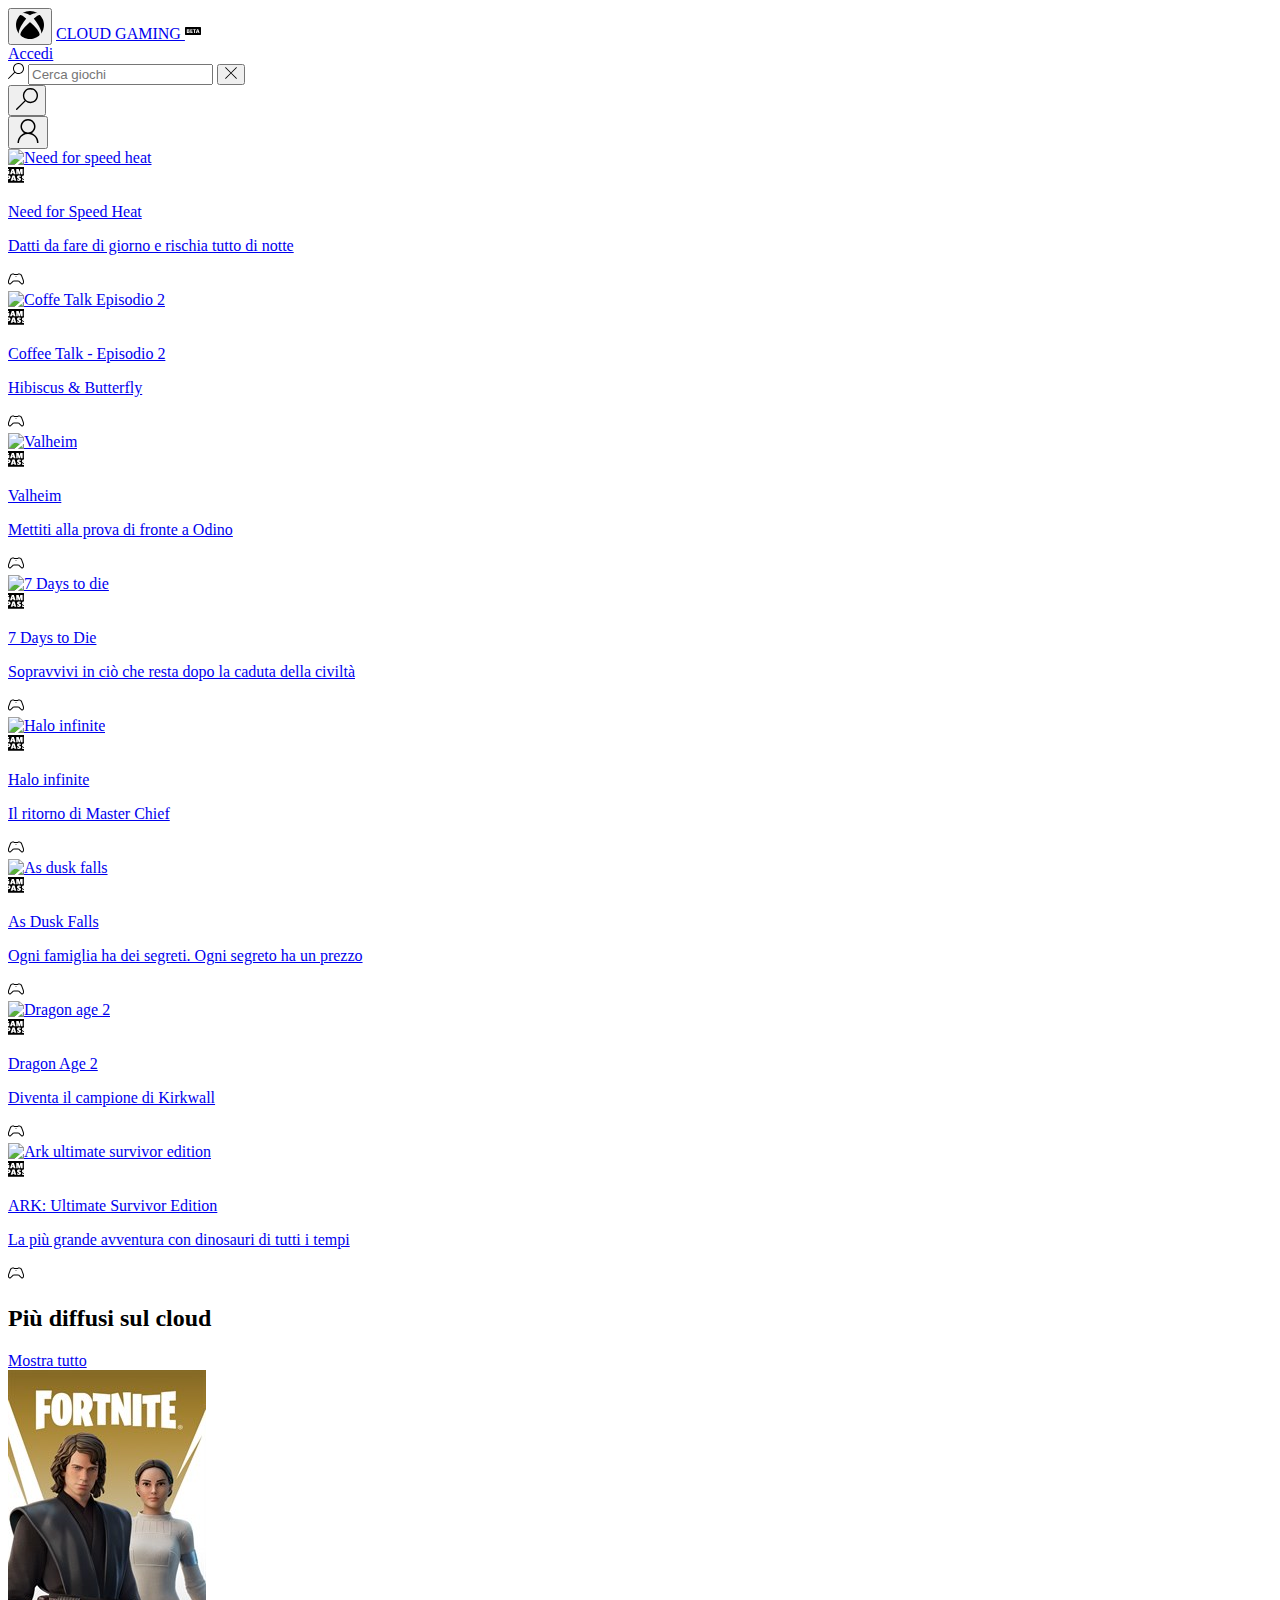
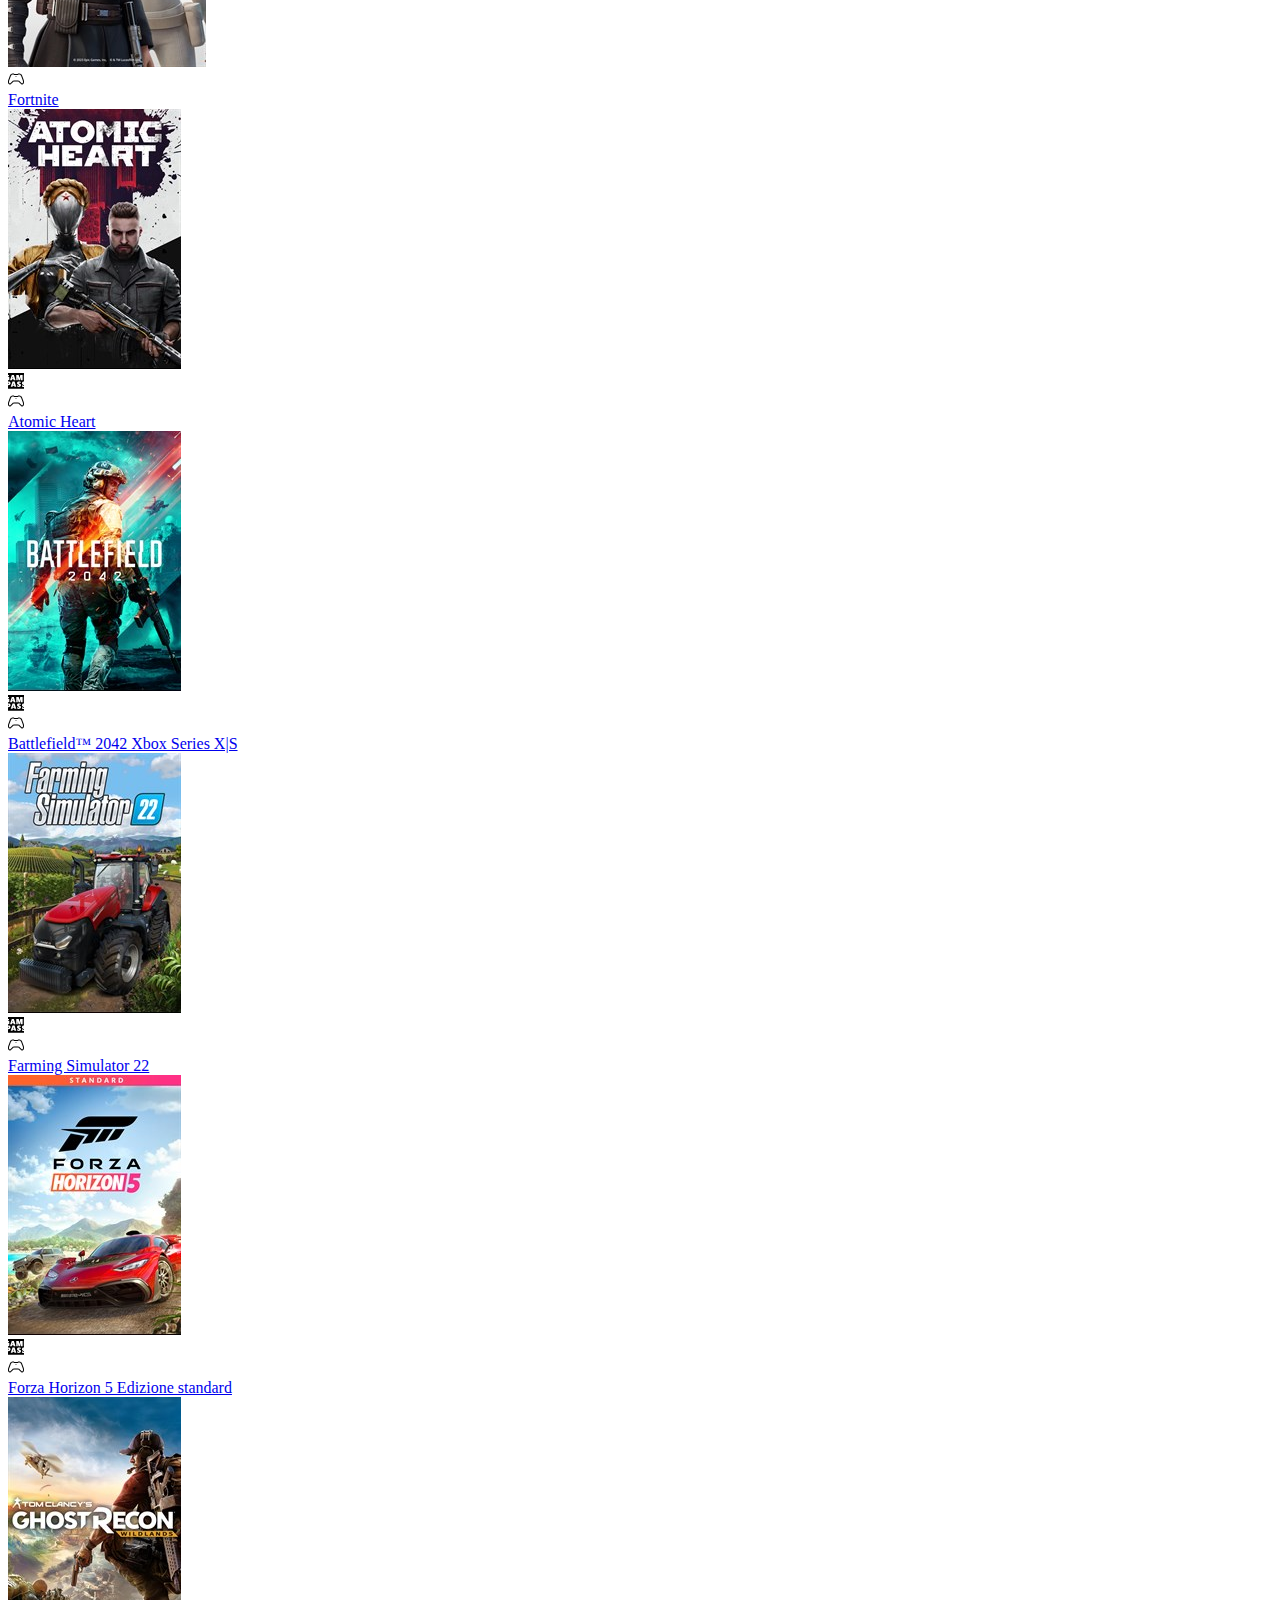
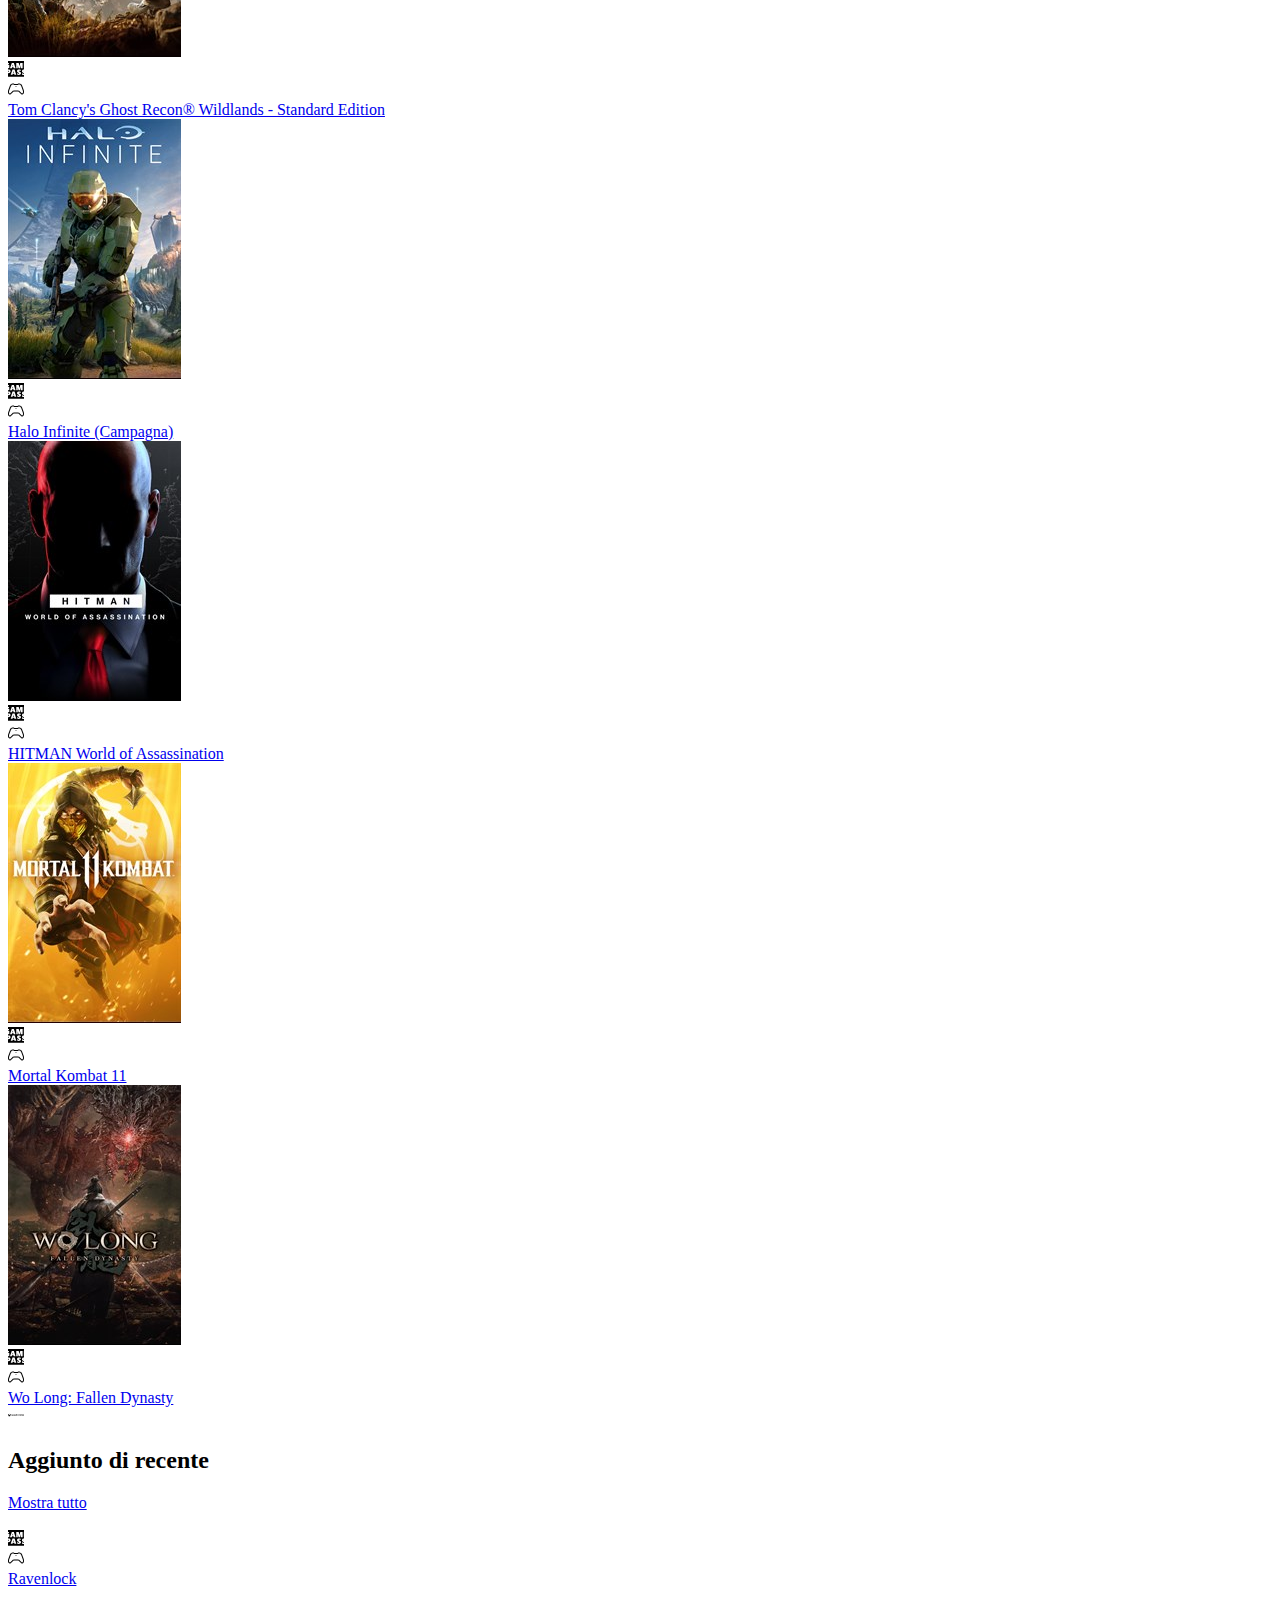
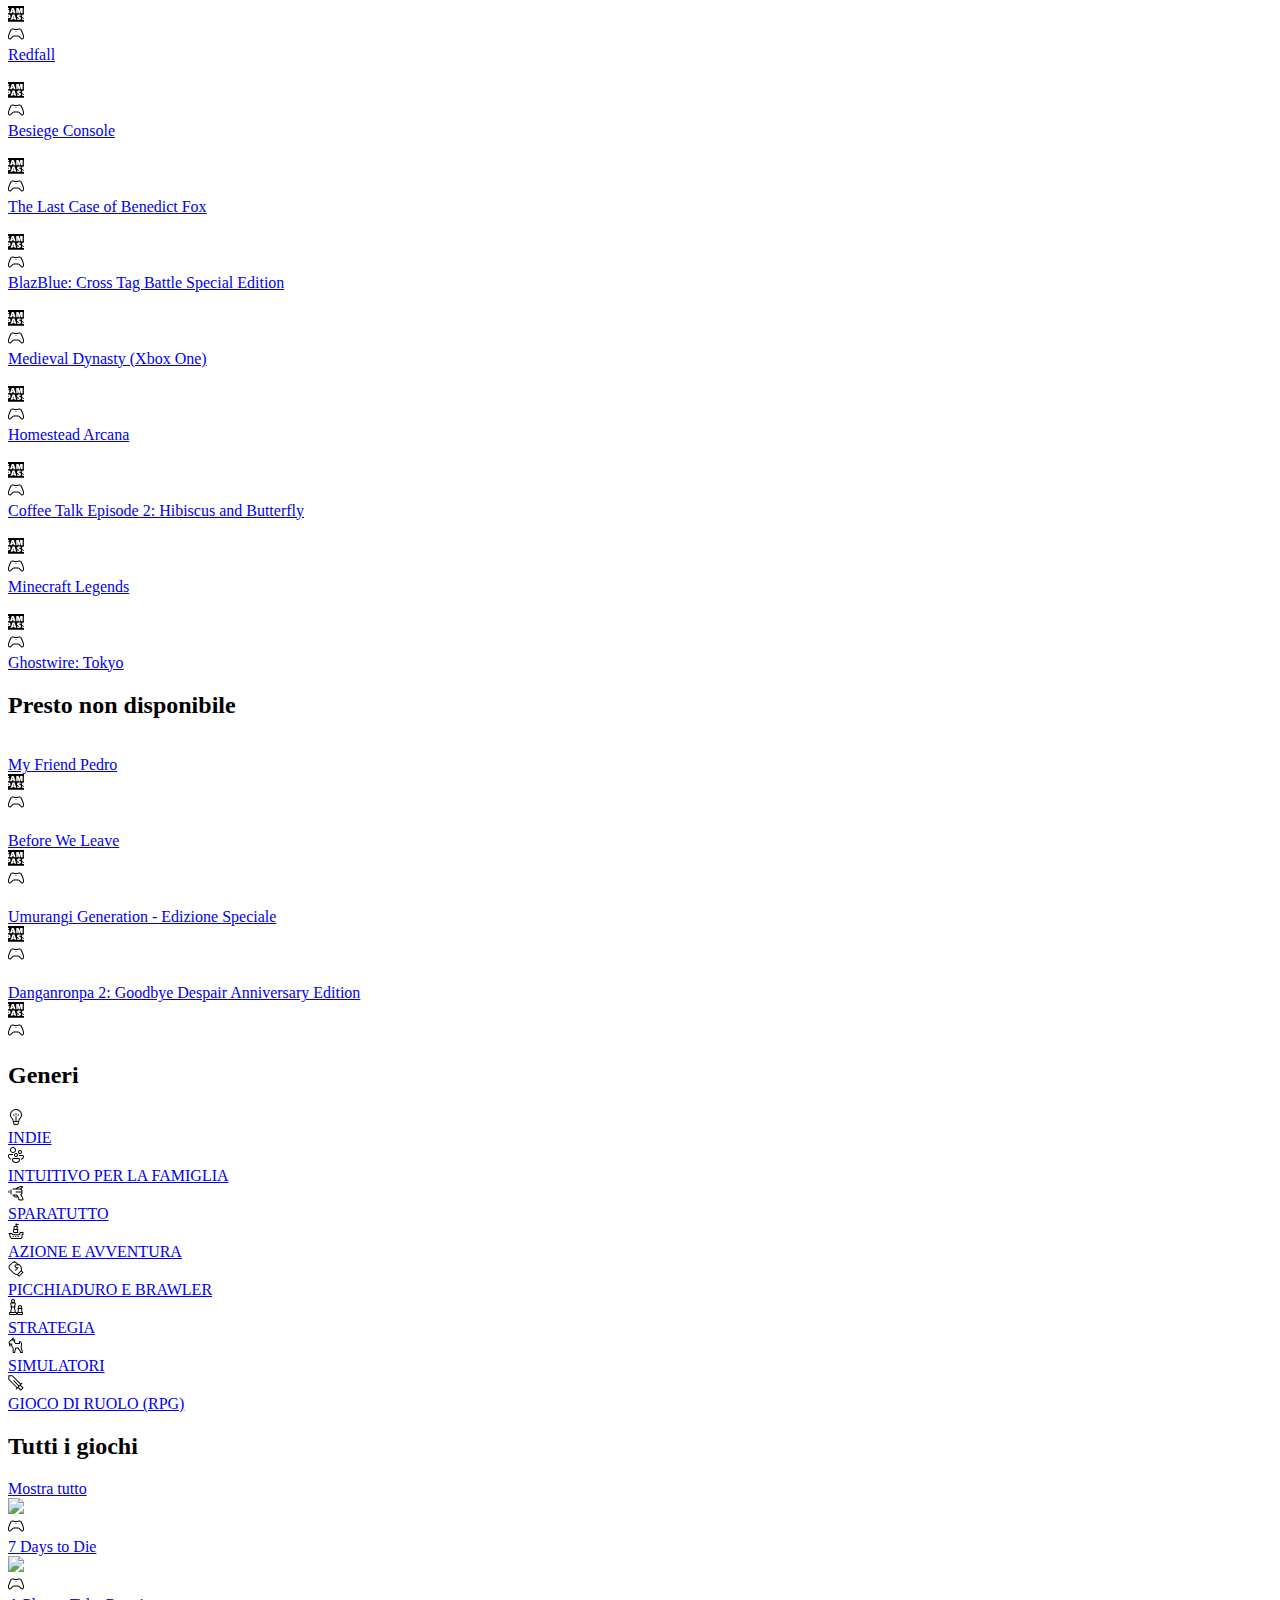
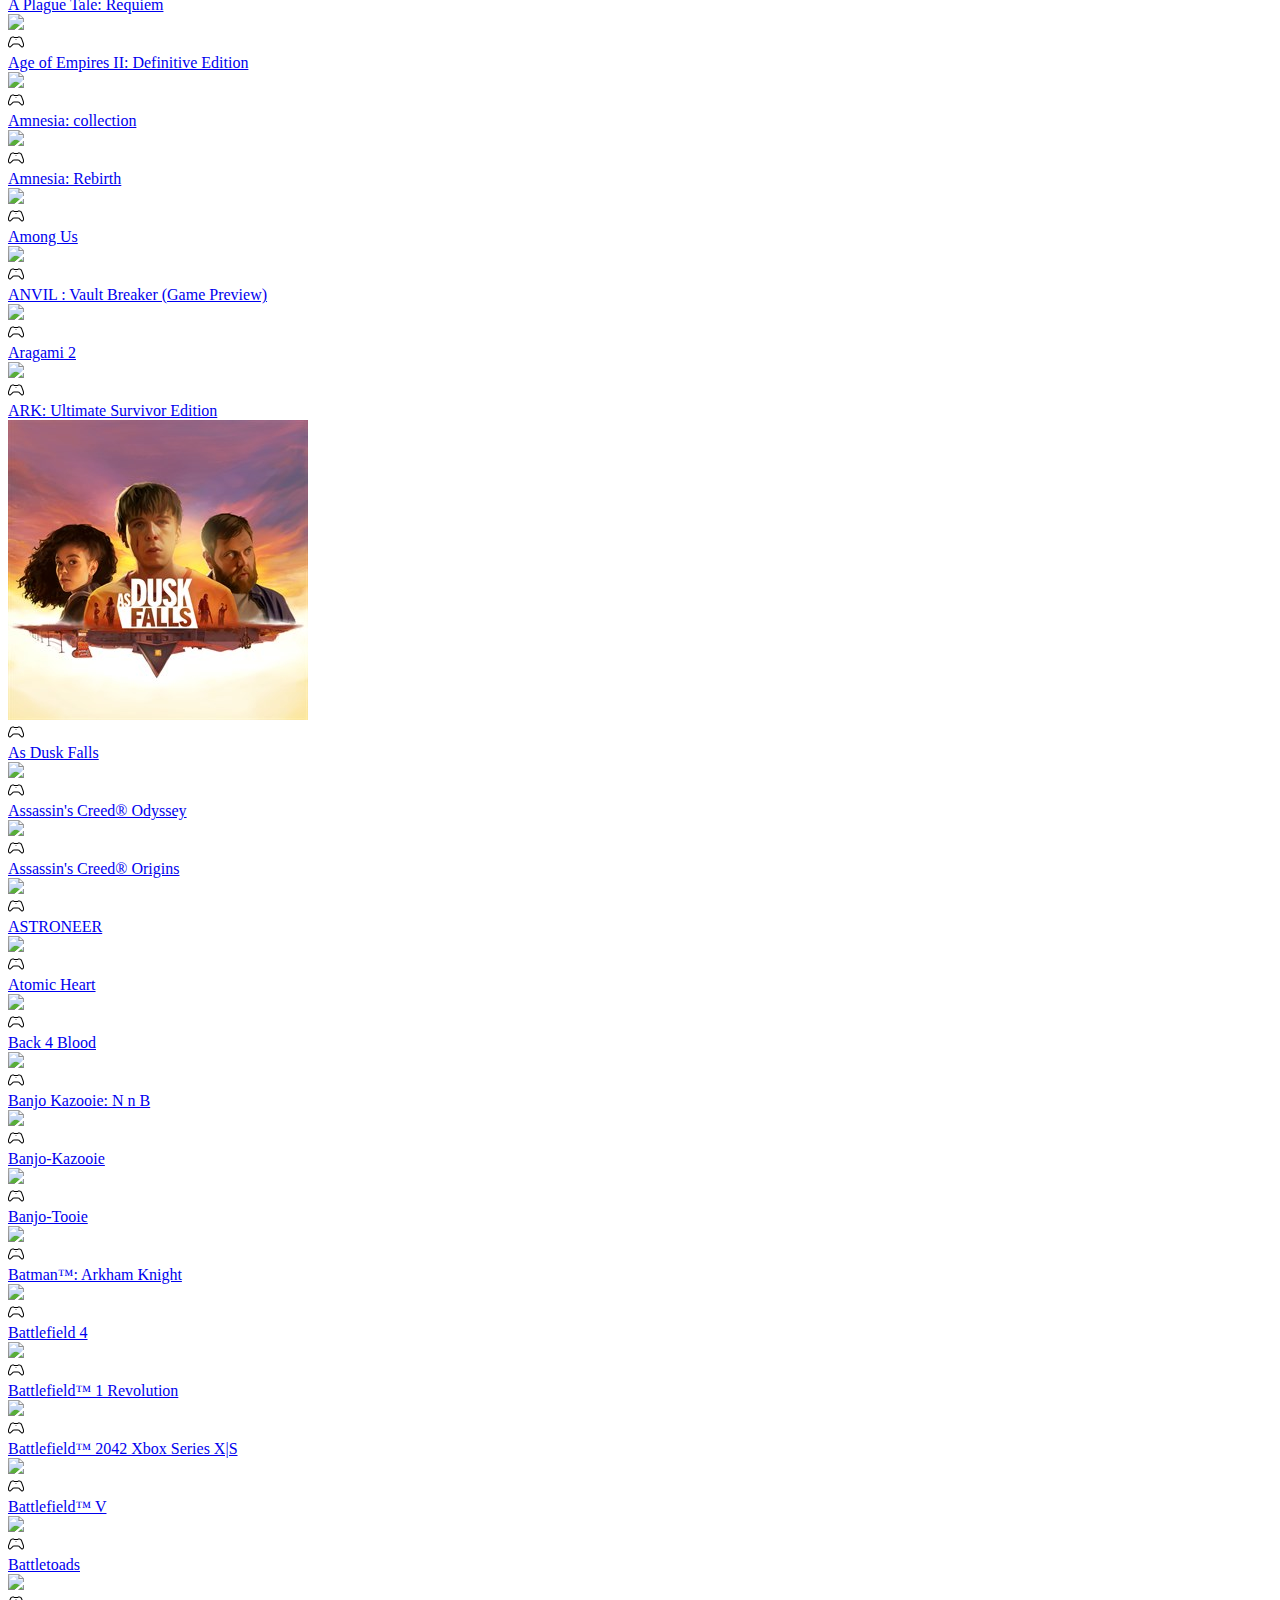
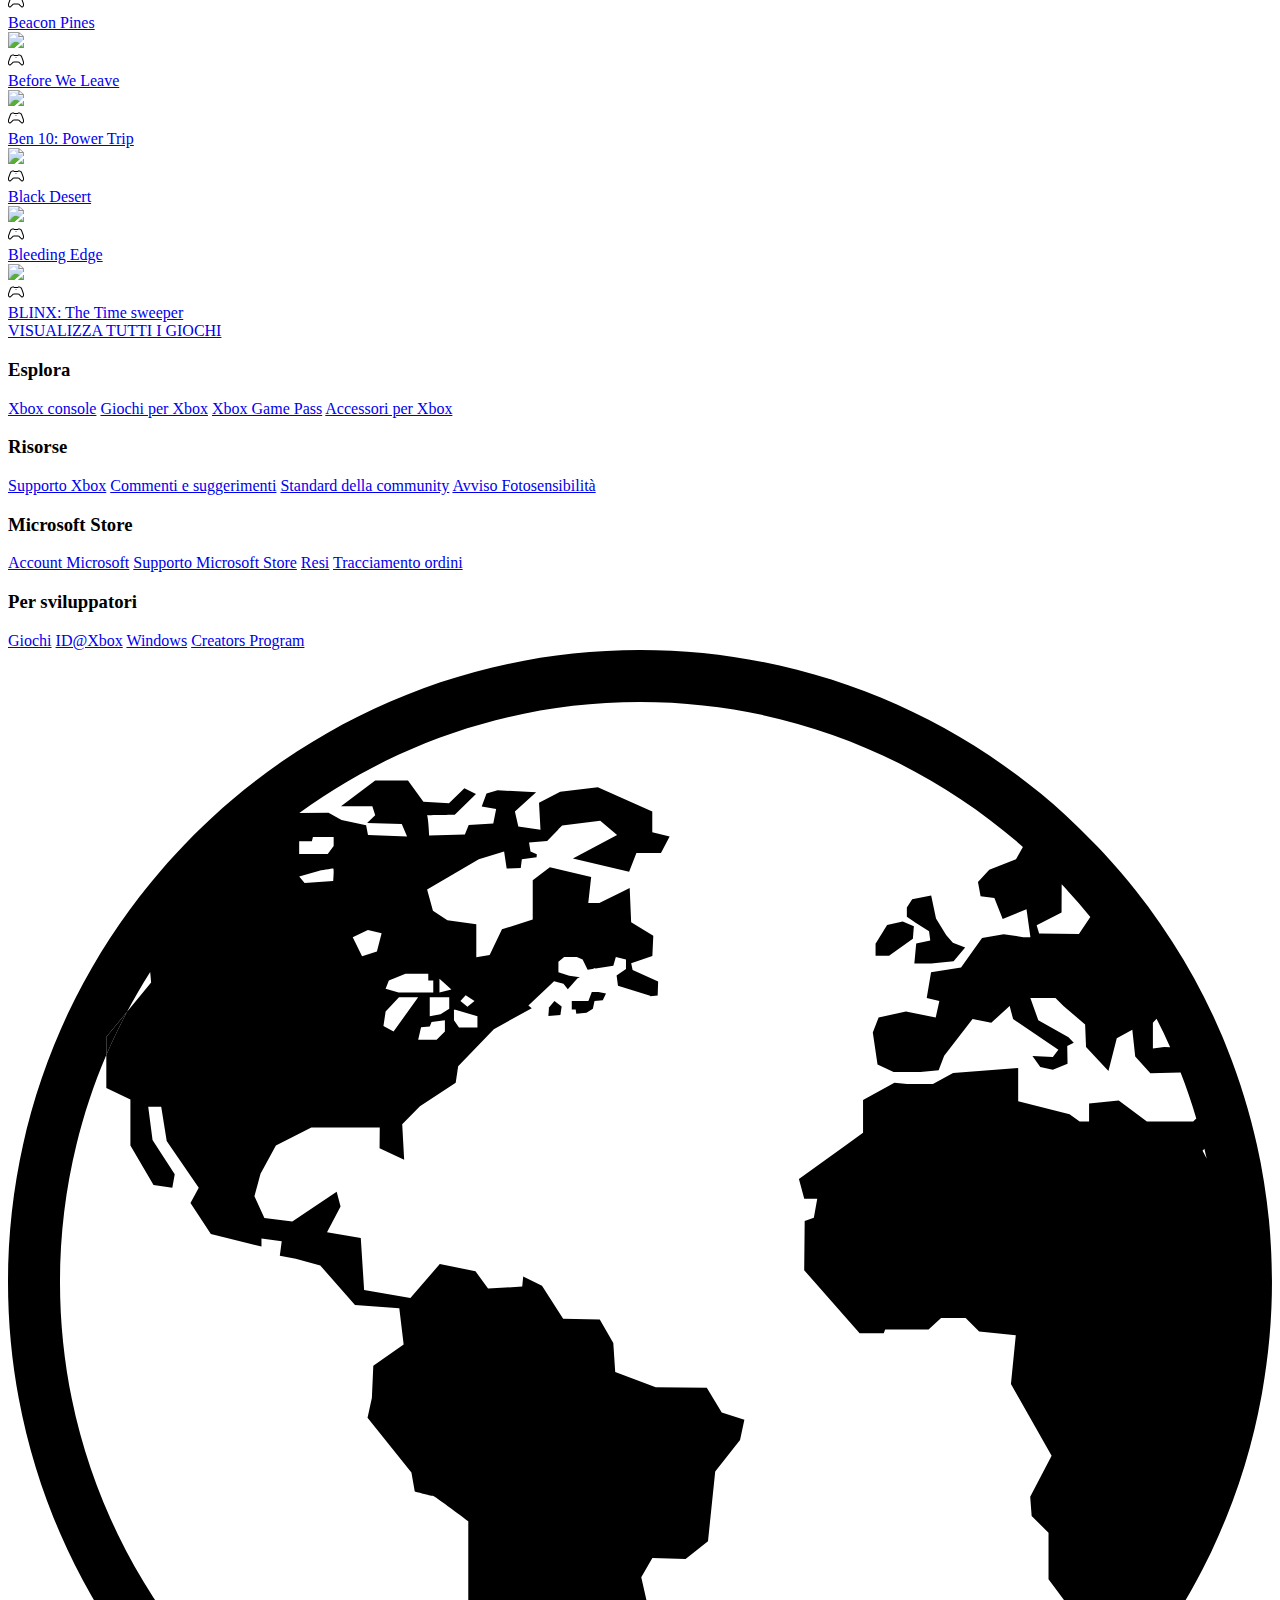
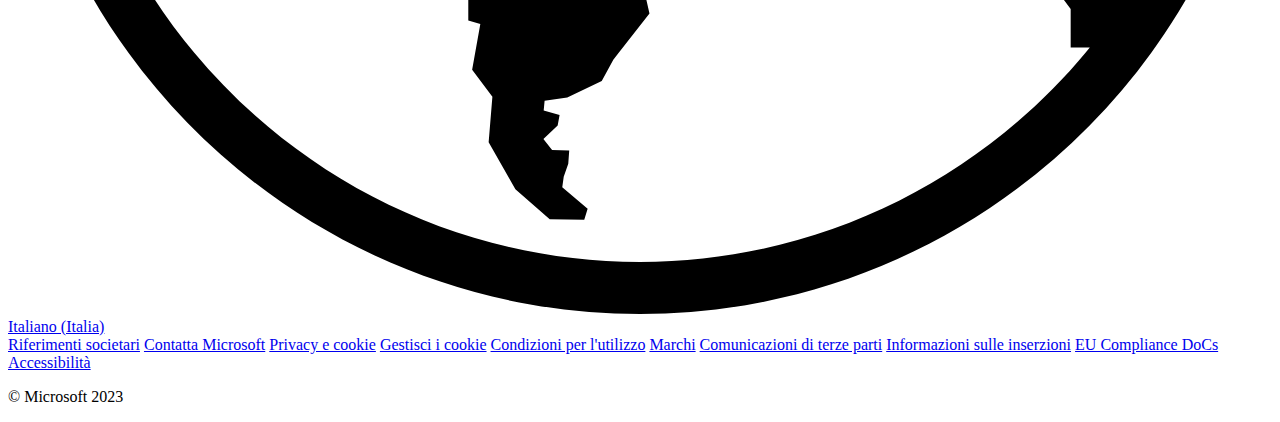
==== commit b7ecd5f6: "fix: fixed html naming into bem and added media query for max-height:480px" ====
--- a/index.html
+++ b/index.html
@@ -11,8 +11,8 @@
 
   <body>
     <nav>
-      <div id="nav_wrapper">
-        <div id="nav_left">
+      <div class="navbar">
+        <div class="navbar__left">
           <button>
             <svg
               xmlns="http://www.w3.org/2000/svg"
@@ -33,8 +33,8 @@
             <svg
               xmlns="http://www.w3.org/2000/svg"
               viewBox="0 0 2048 2048"
-              width="32px"
-              height="32px"
+              width="1em"
+              height="1em"
               class="CloudGamingButton-module__betaIcon___Xy-SS Icon-module__icon___6ICyA Icon-module__xLarge___Hh0AA"
             >
               <title>BETA</title>
@@ -44,21 +44,19 @@
             </svg>
           </a>
         </div>
-        <div id="nav_right">
-          <!-- ACCEDI BUTTON //////////////////-->
-          <div class="accedi_container">
+        <div class="navbar__right">
+          <div class="navbar__login-link">
             <a
-              class="UpsellButton-module__button___PyzNp CallToActionButton-module__callToActionButton___LbTTX Button-module__basicBorderRadius___TaX9J Button-module__defaultBase___c7wIT Button-module__buttonBase___olICK Button-module__callToAction___mSaZg Button-module__textNoUnderline___kHdUB Button-module__typeBrand___MMuct Button-module__sizeMedium___T+8s+ Button-module__overlayModeSolid___v6EcO"
+              class="UpsellButton-module__button___PyzNp CallToActionButton-module__callToActionButton___LbTTX Button-module__basicBorderRadius___TaX9J Button-module__defaultBase-item___c7wIT Button-module__buttonBase-item___olICK Button-module__callToAction___mSaZg Button-module__textNoUnderline___kHdUB Button-module__typeBrand___MMuct Button-module__sizeMedium___T+8s+ Button-module__overlayModeSolid___v6EcO"
               href="https://login.live.com/oauth20_authorize.srf?client_id=1f907974-e22b-4810-a9de-d9647380c97e&scope=xboxlive.signin+openid+profile+offline_access&redirect_uri=https%3A%2F%2Fwww.xbox.com%2Fauth%2Fmsa%3Faction%3DloggedIn%26locale_hint%3Dit-IT&response_type=code&state=eyJpZCI6IjYzZDBiNDE4LWEyNGUtNGQyOC05ZGE1LTQ4MjgzYTE1MmE2MiIsIm1ldGEiOnsiaW50ZXJhY3Rpb25UeXBlIjoicmVkaXJlY3QifX0%3D|https%253A%252F%252Fwww.xbox.com%252Fit-IT%252Fplay&response_mode=fragment&nonce=c7798d02-7401-46c2-a160-107650413b84&prompt=login&code_challenge=cfZ0BTYqM8X_IuVBI8PQ3FKHLju8k2Lw95eB_qgd428&code_challenge_method=S256&x-client-SKU=msal.js.browser&x-client-Ver=2.32.2&uaid=dea0baf6510f42fba5b91c00f777ac3a&msproxy=1&issuer=mso&tenant=consumers&ui_locales=it-IT&client_info=1&epct=[base64]&jshs=0#"
             >
               Accedi</a
             >
           </div>
-          <!-- ACCEDI BUTTON /////////////////////-->
           <form>
             <label for="search">
-              <div id="search_bar_focus">
-                <div id="search_bar_container">
+              <div class="navbar__searchbar">
+                <div class="navbar__searchbar-inner">
                   <svg
                     xmlns="http://www.w3.org/2000/svg"
                     viewBox="0 0 2048 2048"
@@ -94,7 +92,7 @@
                 </div>
               </div>
             </label>
-            <button class="search_button">
+            <button class="navbar__search-btn">
               <svg
                 xmlns="http://www.w3.org/2000/svg"
                 viewBox="0 0 2048 2048"
@@ -109,7 +107,7 @@
               </svg>
             </button>
           </form>
-          <button class="account_button">
+          <button class="navbar__user-btn">
             <svg
               xmlns="http://www.w3.org/2000/svg"
               viewBox="0 0 2048 2048"
@@ -126,16 +124,16 @@
         </div>
       </div>
     </nav>
-    <div class="main__wrapper">
-      <div class="firstItem">
-        <div class="firstItem__content">
-          <div class="firstItem__content__card">
+    <div class="primary-sections-wrapper">
+      <div class="base-section">
+        <div class="base-section__content">
+          <div class="card-game--lg">
             <a href="#">
               <img
                 src="./assets/images/Card Grandi/nfs.jpg"
                 alt="Need for speed heat"
               />
-              <div class="firstItem__content__card__text">
+              <div class="card-game--lg__text">
                 <svg
                   xmlns="http://www.w3.org/2000/svg"
                   viewBox="374 410 1300 1242"
@@ -150,31 +148,31 @@
                     d="M0 384h2048v1280H0V384zm684 160L536 974h146l20-78h120l19 78h146L848 544H684zM88 766q0 113 59 164t169 51q10 0 35-3t52-8 50-11 28-14V711H266v104h81v53q-8 1-14 1t-15 1q-50 0-72-31t-23-77q0-53 28-83t83-31q34 0 60 7t58 18V553h-3q-31-5-59-10t-60-6q-33 0-65 6t-60 18-53 33-41 51q-16 27-19 58t-4 63zm491 450q0-42-13-70t-37-44-56-22-70-7H226v430h135v-136h35q35 0 68-9t58-27 41-47 16-68zm320 288h147l-140-430H743l-148 430h146l20-77h119l19 77zm529-131q0-33-13-55t-32-39-42-26-42-19-32-18-13-21q0-16 15-20t28-5q26 0 57 8t52 24v-118h-3q-31-5-58-11t-60-6q-33 0-64 8t-56 24-40 43-15 64q0 35 12 57t31 38 41 25 40 18 31 17 13 23q0 16-14 20t-26 5q-33 0-65-14t-58-33v126q33 10 62 17t64 7q33 0 66-7t61-23 43-42 17-67zm5-696q-1 15-1 30t0 29v238h130V544h-191q-16 68-33 135t-29 136q-3-10-4-19t-3-20l-58-229-1-3h-197v430h119V771q0-23-1-46t-2-46q13 75 34 148t40 147h126l63-257 4-20 4-20zm395 698q0-33-13-55t-32-38-42-26-42-20-32-17-13-21q0-15 15-20t28-6q31 0 56 9t53 23v-117q-26-11-59-14t-62-3q-33 0-64 8t-56 24-40 43-15 64q0 34 12 57t31 38 41 24 40 18 31 18 13 22q0 16-13 21t-27 5q-35 0-64-14t-58-33v126q11 6 27 10t34 8 35 4 29 1q34 0 67-6t60-23 43-43 17-67zm106-401V867h-137v-55h127V705h-127v-54h135V544h-270v430h272zM820 1187q7 35 16 70t19 71h-71q9-35 20-70t16-71zm-23-389h-71l36-141q8 36 17 71t18 70zm-415 374q24 0 39 11t16 38q0 25-13 36t-38 12h-25v-97h21z"
                   ></path>
                 </svg>
-                <h2>Need for Speed Heat</h2>
+                <p>Need for Speed Heat</p>
                 <p>Datti da fare di giorno e rischia tutto di notte</p>
               </div>
-              <div class="firstItem__content__card__svg">
-                <svg
-                  xmlns="http://www.w3.org/2000/svg"
-                  viewBox="0 0 2048 2048"
-                  width="1em"
-                  height="1em"
-                  class="Badge-module__icon___MU5HK Icon-module__icon___6ICyA Icon-module__xxSmall___vViZA"
-                >
-                  <path
-                    d="M1024 640q26 0 45 19t19 45q0 26-19 45t-45 19q-26 0-45-19t-19-45q0-26 19-45t45-19zm704-164q20 14 36 35t25 45l224 607q20 55 27 121t8 124q0 55-17 111t-49 103-80 76-110 30q-22 0-48-8t-43-24l-304-304q-12-12-30-21t-40-15-42-9-37-3H800q-17 0-37 3t-42 9-39 15-31 21l-304 304q-16 16-42 24t-49 8q-62 0-109-29t-80-76-50-103-17-112q0-61 7-124t28-121l1-1 225-609v-2q9-22 24-41t35-34v-66q44-23 85-40t84-28 88-16 95-6q34 0 61 10t49 22 42 22 40 10h320q19 0 39-10t42-22 50-22 61-10q50 0 95 5t87 17 84 28 86 40v66zm64 1124q33 0 57-20t40-49 23-62 8-61q0-49-6-102t-22-101q-32-93-66-184t-70-184l-61-167q-7-17-12-35t-14-35q-5-10-12-17-11-11-27-17t-30-12v-66q-53-22-110-31t-114-9q-20 0-39 10t-42 22-50 22-61 10H864q-34 0-61-10t-49-22-43-22-39-10q-57 0-114 9t-110 31v66q-8 4-18 8t-21 9-18 12-12 17l-223 605q-16 44-22 100t-6 103q0 27 7 60t23 63 40 49 58 20q5 0 7-1l302-303q20-20 49-35t61-25 65-15 60-5h448q27 0 59 5t65 15 62 25 49 35l302 303q2 1 7 1z"
-                  ></path>
-                </svg>
-              </div>
-            </a>
-          </div>
-          <div class="firstItem__content__card">
+              <div class="card-game--lg__controller-svg">
+                <svg
+                  xmlns="http://www.w3.org/2000/svg"
+                  viewBox="0 0 2048 2048"
+                  width="1em"
+                  height="1em"
+                  class="Badge-module__icon___MU5HK Icon-module__icon___6ICyA Icon-module__xxSmall___vViZA"
+                >
+                  <path
+                    d="M1024 640q26 0 45 19t19 45q0 26-19 45t-45 19q-26 0-45-19t-19-45q0-26 19-45t45-19zm704-164q20 14 36 35t25 45l224 607q20 55 27 121t8 124q0 55-17 111t-49 103-80 76-110 30q-22 0-48-8t-43-24l-304-304q-12-12-30-21t-40-15-42-9-37-3H800q-17 0-37 3t-42 9-39 15-31 21l-304 304q-16 16-42 24t-49 8q-62 0-109-29t-80-76-50-103-17-112q0-61 7-124t28-121l1-1 225-609v-2q9-22 24-41t35-34v-66q44-23 85-40t84-28 88-16 95-6q34 0 61 10t49 22 42 22 40 10h320q19 0 39-10t42-22 50-22 61-10q50 0 95 5t87 17 84 28 86 40v66zm64 1124q33 0 57-20t40-49 23-62 8-61q0-49-6-102t-22-101q-32-93-66-184t-70-184l-61-167q-7-17-12-35t-14-35q-5-10-12-17-11-11-27-17t-30-12v-66q-53-22-110-31t-114-9q-20 0-39 10t-42 22-50 22-61 10H864q-34 0-61-10t-49-22-43-22-39-10q-57 0-114 9t-110 31v66q-8 4-18 8t-21 9-18 12-12 17l-223 605q-16 44-22 100t-6 103q0 27 7 60t23 63 40 49 58 20q5 0 7-1l302-303q20-20 49-35t61-25 65-15 60-5h448q27 0 59 5t65 15 62 25 49 35l302 303q2 1 7 1z"
+                  ></path>
+                </svg>
+              </div>
+            </a>
+          </div>
+          <div class="card-game--lg">
             <a href="#">
               <img
                 src="./assets/images/Card Grandi/coffeetalk.jpg"
                 alt="Coffe Talk Episodio 2"
               />
-              <div class="firstItem__content__card__text">
+              <div class="card-game--lg__text">
                 <svg
                   xmlns="http://www.w3.org/2000/svg"
                   viewBox="374 410 1300 1242"
@@ -189,31 +187,31 @@
                     d="M0 384h2048v1280H0V384zm684 160L536 974h146l20-78h120l19 78h146L848 544H684zM88 766q0 113 59 164t169 51q10 0 35-3t52-8 50-11 28-14V711H266v104h81v53q-8 1-14 1t-15 1q-50 0-72-31t-23-77q0-53 28-83t83-31q34 0 60 7t58 18V553h-3q-31-5-59-10t-60-6q-33 0-65 6t-60 18-53 33-41 51q-16 27-19 58t-4 63zm491 450q0-42-13-70t-37-44-56-22-70-7H226v430h135v-136h35q35 0 68-9t58-27 41-47 16-68zm320 288h147l-140-430H743l-148 430h146l20-77h119l19 77zm529-131q0-33-13-55t-32-39-42-26-42-19-32-18-13-21q0-16 15-20t28-5q26 0 57 8t52 24v-118h-3q-31-5-58-11t-60-6q-33 0-64 8t-56 24-40 43-15 64q0 35 12 57t31 38 41 25 40 18 31 17 13 23q0 16-14 20t-26 5q-33 0-65-14t-58-33v126q33 10 62 17t64 7q33 0 66-7t61-23 43-42 17-67zm5-696q-1 15-1 30t0 29v238h130V544h-191q-16 68-33 135t-29 136q-3-10-4-19t-3-20l-58-229-1-3h-197v430h119V771q0-23-1-46t-2-46q13 75 34 148t40 147h126l63-257 4-20 4-20zm395 698q0-33-13-55t-32-38-42-26-42-20-32-17-13-21q0-15 15-20t28-6q31 0 56 9t53 23v-117q-26-11-59-14t-62-3q-33 0-64 8t-56 24-40 43-15 64q0 34 12 57t31 38 41 24 40 18 31 18 13 22q0 16-13 21t-27 5q-35 0-64-14t-58-33v126q11 6 27 10t34 8 35 4 29 1q34 0 67-6t60-23 43-43 17-67zm106-401V867h-137v-55h127V705h-127v-54h135V544h-270v430h272zM820 1187q7 35 16 70t19 71h-71q9-35 20-70t16-71zm-23-389h-71l36-141q8 36 17 71t18 70zm-415 374q24 0 39 11t16 38q0 25-13 36t-38 12h-25v-97h21z"
                   ></path>
                 </svg>
-                <h2>Coffe Talk - Episodio 2</h2>
+                <p>Coffee Talk - Episodio 2</p>
                 <p>Hibiscus & Butterfly</p>
               </div>
-              <div class="firstItem__content__card__svg">
-                <svg
-                  xmlns="http://www.w3.org/2000/svg"
-                  viewBox="0 0 2048 2048"
-                  width="1em"
-                  height="1em"
-                  class="Badge-module__icon___MU5HK Icon-module__icon___6ICyA Icon-module__xxSmall___vViZA"
-                >
-                  <path
-                    d="M1024 640q26 0 45 19t19 45q0 26-19 45t-45 19q-26 0-45-19t-19-45q0-26 19-45t45-19zm704-164q20 14 36 35t25 45l224 607q20 55 27 121t8 124q0 55-17 111t-49 103-80 76-110 30q-22 0-48-8t-43-24l-304-304q-12-12-30-21t-40-15-42-9-37-3H800q-17 0-37 3t-42 9-39 15-31 21l-304 304q-16 16-42 24t-49 8q-62 0-109-29t-80-76-50-103-17-112q0-61 7-124t28-121l1-1 225-609v-2q9-22 24-41t35-34v-66q44-23 85-40t84-28 88-16 95-6q34 0 61 10t49 22 42 22 40 10h320q19 0 39-10t42-22 50-22 61-10q50 0 95 5t87 17 84 28 86 40v66zm64 1124q33 0 57-20t40-49 23-62 8-61q0-49-6-102t-22-101q-32-93-66-184t-70-184l-61-167q-7-17-12-35t-14-35q-5-10-12-17-11-11-27-17t-30-12v-66q-53-22-110-31t-114-9q-20 0-39 10t-42 22-50 22-61 10H864q-34 0-61-10t-49-22-43-22-39-10q-57 0-114 9t-110 31v66q-8 4-18 8t-21 9-18 12-12 17l-223 605q-16 44-22 100t-6 103q0 27 7 60t23 63 40 49 58 20q5 0 7-1l302-303q20-20 49-35t61-25 65-15 60-5h448q27 0 59 5t65 15 62 25 49 35l302 303q2 1 7 1z"
-                  ></path>
-                </svg>
-              </div>
-            </a>
-          </div>
-          <div class="firstItem__content__card">
+              <div class="card-game--lg__controller-svg">
+                <svg
+                  xmlns="http://www.w3.org/2000/svg"
+                  viewBox="0 0 2048 2048"
+                  width="1em"
+                  height="1em"
+                  class="Badge-module__icon___MU5HK Icon-module__icon___6ICyA Icon-module__xxSmall___vViZA"
+                >
+                  <path
+                    d="M1024 640q26 0 45 19t19 45q0 26-19 45t-45 19q-26 0-45-19t-19-45q0-26 19-45t45-19zm704-164q20 14 36 35t25 45l224 607q20 55 27 121t8 124q0 55-17 111t-49 103-80 76-110 30q-22 0-48-8t-43-24l-304-304q-12-12-30-21t-40-15-42-9-37-3H800q-17 0-37 3t-42 9-39 15-31 21l-304 304q-16 16-42 24t-49 8q-62 0-109-29t-80-76-50-103-17-112q0-61 7-124t28-121l1-1 225-609v-2q9-22 24-41t35-34v-66q44-23 85-40t84-28 88-16 95-6q34 0 61 10t49 22 42 22 40 10h320q19 0 39-10t42-22 50-22 61-10q50 0 95 5t87 17 84 28 86 40v66zm64 1124q33 0 57-20t40-49 23-62 8-61q0-49-6-102t-22-101q-32-93-66-184t-70-184l-61-167q-7-17-12-35t-14-35q-5-10-12-17-11-11-27-17t-30-12v-66q-53-22-110-31t-114-9q-20 0-39 10t-42 22-50 22-61 10H864q-34 0-61-10t-49-22-43-22-39-10q-57 0-114 9t-110 31v66q-8 4-18 8t-21 9-18 12-12 17l-223 605q-16 44-22 100t-6 103q0 27 7 60t23 63 40 49 58 20q5 0 7-1l302-303q20-20 49-35t61-25 65-15 60-5h448q27 0 59 5t65 15 62 25 49 35l302 303q2 1 7 1z"
+                  ></path>
+                </svg>
+              </div>
+            </a>
+          </div>
+          <div class="card-game--lg">
             <a href="#">
               <img
                 src="./assets/images/Card Grandi/valheim.png"
                 alt="Valheim"
               />
-              <div class="firstItem__content__card__text">
+              <div class="card-game--lg__text">
                 <svg
                   xmlns="http://www.w3.org/2000/svg"
                   viewBox="374 410 1300 1242"
@@ -228,31 +226,31 @@
                     d="M0 384h2048v1280H0V384zm684 160L536 974h146l20-78h120l19 78h146L848 544H684zM88 766q0 113 59 164t169 51q10 0 35-3t52-8 50-11 28-14V711H266v104h81v53q-8 1-14 1t-15 1q-50 0-72-31t-23-77q0-53 28-83t83-31q34 0 60 7t58 18V553h-3q-31-5-59-10t-60-6q-33 0-65 6t-60 18-53 33-41 51q-16 27-19 58t-4 63zm491 450q0-42-13-70t-37-44-56-22-70-7H226v430h135v-136h35q35 0 68-9t58-27 41-47 16-68zm320 288h147l-140-430H743l-148 430h146l20-77h119l19 77zm529-131q0-33-13-55t-32-39-42-26-42-19-32-18-13-21q0-16 15-20t28-5q26 0 57 8t52 24v-118h-3q-31-5-58-11t-60-6q-33 0-64 8t-56 24-40 43-15 64q0 35 12 57t31 38 41 25 40 18 31 17 13 23q0 16-14 20t-26 5q-33 0-65-14t-58-33v126q33 10 62 17t64 7q33 0 66-7t61-23 43-42 17-67zm5-696q-1 15-1 30t0 29v238h130V544h-191q-16 68-33 135t-29 136q-3-10-4-19t-3-20l-58-229-1-3h-197v430h119V771q0-23-1-46t-2-46q13 75 34 148t40 147h126l63-257 4-20 4-20zm395 698q0-33-13-55t-32-38-42-26-42-20-32-17-13-21q0-15 15-20t28-6q31 0 56 9t53 23v-117q-26-11-59-14t-62-3q-33 0-64 8t-56 24-40 43-15 64q0 34 12 57t31 38 41 24 40 18 31 18 13 22q0 16-13 21t-27 5q-35 0-64-14t-58-33v126q11 6 27 10t34 8 35 4 29 1q34 0 67-6t60-23 43-43 17-67zm106-401V867h-137v-55h127V705h-127v-54h135V544h-270v430h272zM820 1187q7 35 16 70t19 71h-71q9-35 20-70t16-71zm-23-389h-71l36-141q8 36 17 71t18 70zm-415 374q24 0 39 11t16 38q0 25-13 36t-38 12h-25v-97h21z"
                   ></path>
                 </svg>
-                <h2>Valheim</h2>
+                <p>Valheim</p>
                 <p>Mettiti alla prova di fronte a Odino</p>
               </div>
-              <div class="firstItem__content__card__svg">
-                <svg
-                  xmlns="http://www.w3.org/2000/svg"
-                  viewBox="0 0 2048 2048"
-                  width="1em"
-                  height="1em"
-                  class="Badge-module__icon___MU5HK Icon-module__icon___6ICyA Icon-module__xxSmall___vViZA"
-                >
-                  <path
-                    d="M1024 640q26 0 45 19t19 45q0 26-19 45t-45 19q-26 0-45-19t-19-45q0-26 19-45t45-19zm704-164q20 14 36 35t25 45l224 607q20 55 27 121t8 124q0 55-17 111t-49 103-80 76-110 30q-22 0-48-8t-43-24l-304-304q-12-12-30-21t-40-15-42-9-37-3H800q-17 0-37 3t-42 9-39 15-31 21l-304 304q-16 16-42 24t-49 8q-62 0-109-29t-80-76-50-103-17-112q0-61 7-124t28-121l1-1 225-609v-2q9-22 24-41t35-34v-66q44-23 85-40t84-28 88-16 95-6q34 0 61 10t49 22 42 22 40 10h320q19 0 39-10t42-22 50-22 61-10q50 0 95 5t87 17 84 28 86 40v66zm64 1124q33 0 57-20t40-49 23-62 8-61q0-49-6-102t-22-101q-32-93-66-184t-70-184l-61-167q-7-17-12-35t-14-35q-5-10-12-17-11-11-27-17t-30-12v-66q-53-22-110-31t-114-9q-20 0-39 10t-42 22-50 22-61 10H864q-34 0-61-10t-49-22-43-22-39-10q-57 0-114 9t-110 31v66q-8 4-18 8t-21 9-18 12-12 17l-223 605q-16 44-22 100t-6 103q0 27 7 60t23 63 40 49 58 20q5 0 7-1l302-303q20-20 49-35t61-25 65-15 60-5h448q27 0 59 5t65 15 62 25 49 35l302 303q2 1 7 1z"
-                  ></path>
-                </svg>
-              </div>
-            </a>
-          </div>
-          <div class="firstItem__content__card">
+              <div class="card-game--lg__controller-svg">
+                <svg
+                  xmlns="http://www.w3.org/2000/svg"
+                  viewBox="0 0 2048 2048"
+                  width="1em"
+                  height="1em"
+                  class="Badge-module__icon___MU5HK Icon-module__icon___6ICyA Icon-module__xxSmall___vViZA"
+                >
+                  <path
+                    d="M1024 640q26 0 45 19t19 45q0 26-19 45t-45 19q-26 0-45-19t-19-45q0-26 19-45t45-19zm704-164q20 14 36 35t25 45l224 607q20 55 27 121t8 124q0 55-17 111t-49 103-80 76-110 30q-22 0-48-8t-43-24l-304-304q-12-12-30-21t-40-15-42-9-37-3H800q-17 0-37 3t-42 9-39 15-31 21l-304 304q-16 16-42 24t-49 8q-62 0-109-29t-80-76-50-103-17-112q0-61 7-124t28-121l1-1 225-609v-2q9-22 24-41t35-34v-66q44-23 85-40t84-28 88-16 95-6q34 0 61 10t49 22 42 22 40 10h320q19 0 39-10t42-22 50-22 61-10q50 0 95 5t87 17 84 28 86 40v66zm64 1124q33 0 57-20t40-49 23-62 8-61q0-49-6-102t-22-101q-32-93-66-184t-70-184l-61-167q-7-17-12-35t-14-35q-5-10-12-17-11-11-27-17t-30-12v-66q-53-22-110-31t-114-9q-20 0-39 10t-42 22-50 22-61 10H864q-34 0-61-10t-49-22-43-22-39-10q-57 0-114 9t-110 31v66q-8 4-18 8t-21 9-18 12-12 17l-223 605q-16 44-22 100t-6 103q0 27 7 60t23 63 40 49 58 20q5 0 7-1l302-303q20-20 49-35t61-25 65-15 60-5h448q27 0 59 5t65 15 62 25 49 35l302 303q2 1 7 1z"
+                  ></path>
+                </svg>
+              </div>
+            </a>
+          </div>
+          <div class="card-game--lg">
             <a href="#">
               <img
                 src="./assets/images/Card Grandi/7daystodie.jpg"
                 alt="7 Days to die"
               />
-              <div class="firstItem__content__card__text">
+              <div class="card-game--lg__text">
                 <svg
                   xmlns="http://www.w3.org/2000/svg"
                   viewBox="374 410 1300 1242"
@@ -267,31 +265,31 @@
                     d="M0 384h2048v1280H0V384zm684 160L536 974h146l20-78h120l19 78h146L848 544H684zM88 766q0 113 59 164t169 51q10 0 35-3t52-8 50-11 28-14V711H266v104h81v53q-8 1-14 1t-15 1q-50 0-72-31t-23-77q0-53 28-83t83-31q34 0 60 7t58 18V553h-3q-31-5-59-10t-60-6q-33 0-65 6t-60 18-53 33-41 51q-16 27-19 58t-4 63zm491 450q0-42-13-70t-37-44-56-22-70-7H226v430h135v-136h35q35 0 68-9t58-27 41-47 16-68zm320 288h147l-140-430H743l-148 430h146l20-77h119l19 77zm529-131q0-33-13-55t-32-39-42-26-42-19-32-18-13-21q0-16 15-20t28-5q26 0 57 8t52 24v-118h-3q-31-5-58-11t-60-6q-33 0-64 8t-56 24-40 43-15 64q0 35 12 57t31 38 41 25 40 18 31 17 13 23q0 16-14 20t-26 5q-33 0-65-14t-58-33v126q33 10 62 17t64 7q33 0 66-7t61-23 43-42 17-67zm5-696q-1 15-1 30t0 29v238h130V544h-191q-16 68-33 135t-29 136q-3-10-4-19t-3-20l-58-229-1-3h-197v430h119V771q0-23-1-46t-2-46q13 75 34 148t40 147h126l63-257 4-20 4-20zm395 698q0-33-13-55t-32-38-42-26-42-20-32-17-13-21q0-15 15-20t28-6q31 0 56 9t53 23v-117q-26-11-59-14t-62-3q-33 0-64 8t-56 24-40 43-15 64q0 34 12 57t31 38 41 24 40 18 31 18 13 22q0 16-13 21t-27 5q-35 0-64-14t-58-33v126q11 6 27 10t34 8 35 4 29 1q34 0 67-6t60-23 43-43 17-67zm106-401V867h-137v-55h127V705h-127v-54h135V544h-270v430h272zM820 1187q7 35 16 70t19 71h-71q9-35 20-70t16-71zm-23-389h-71l36-141q8 36 17 71t18 70zm-415 374q24 0 39 11t16 38q0 25-13 36t-38 12h-25v-97h21z"
                   ></path>
                 </svg>
-                <h2>7 Days to Die</h2>
+                <p>7 Days to Die</p>
                 <p>Sopravvivi in ciò che resta dopo la caduta della civiltà</p>
               </div>
-              <div class="firstItem__content__card__svg">
-                <svg
-                  xmlns="http://www.w3.org/2000/svg"
-                  viewBox="0 0 2048 2048"
-                  width="1em"
-                  height="1em"
-                  class="Badge-module__icon___MU5HK Icon-module__icon___6ICyA Icon-module__xxSmall___vViZA"
-                >
-                  <path
-                    d="M1024 640q26 0 45 19t19 45q0 26-19 45t-45 19q-26 0-45-19t-19-45q0-26 19-45t45-19zm704-164q20 14 36 35t25 45l224 607q20 55 27 121t8 124q0 55-17 111t-49 103-80 76-110 30q-22 0-48-8t-43-24l-304-304q-12-12-30-21t-40-15-42-9-37-3H800q-17 0-37 3t-42 9-39 15-31 21l-304 304q-16 16-42 24t-49 8q-62 0-109-29t-80-76-50-103-17-112q0-61 7-124t28-121l1-1 225-609v-2q9-22 24-41t35-34v-66q44-23 85-40t84-28 88-16 95-6q34 0 61 10t49 22 42 22 40 10h320q19 0 39-10t42-22 50-22 61-10q50 0 95 5t87 17 84 28 86 40v66zm64 1124q33 0 57-20t40-49 23-62 8-61q0-49-6-102t-22-101q-32-93-66-184t-70-184l-61-167q-7-17-12-35t-14-35q-5-10-12-17-11-11-27-17t-30-12v-66q-53-22-110-31t-114-9q-20 0-39 10t-42 22-50 22-61 10H864q-34 0-61-10t-49-22-43-22-39-10q-57 0-114 9t-110 31v66q-8 4-18 8t-21 9-18 12-12 17l-223 605q-16 44-22 100t-6 103q0 27 7 60t23 63 40 49 58 20q5 0 7-1l302-303q20-20 49-35t61-25 65-15 60-5h448q27 0 59 5t65 15 62 25 49 35l302 303q2 1 7 1z"
-                  ></path>
-                </svg>
-              </div>
-            </a>
-          </div>
-          <div class="firstItem__content__card">
+              <div class="card-game--lg__controller-svg">
+                <svg
+                  xmlns="http://www.w3.org/2000/svg"
+                  viewBox="0 0 2048 2048"
+                  width="1em"
+                  height="1em"
+                  class="Badge-module__icon___MU5HK Icon-module__icon___6ICyA Icon-module__xxSmall___vViZA"
+                >
+                  <path
+                    d="M1024 640q26 0 45 19t19 45q0 26-19 45t-45 19q-26 0-45-19t-19-45q0-26 19-45t45-19zm704-164q20 14 36 35t25 45l224 607q20 55 27 121t8 124q0 55-17 111t-49 103-80 76-110 30q-22 0-48-8t-43-24l-304-304q-12-12-30-21t-40-15-42-9-37-3H800q-17 0-37 3t-42 9-39 15-31 21l-304 304q-16 16-42 24t-49 8q-62 0-109-29t-80-76-50-103-17-112q0-61 7-124t28-121l1-1 225-609v-2q9-22 24-41t35-34v-66q44-23 85-40t84-28 88-16 95-6q34 0 61 10t49 22 42 22 40 10h320q19 0 39-10t42-22 50-22 61-10q50 0 95 5t87 17 84 28 86 40v66zm64 1124q33 0 57-20t40-49 23-62 8-61q0-49-6-102t-22-101q-32-93-66-184t-70-184l-61-167q-7-17-12-35t-14-35q-5-10-12-17-11-11-27-17t-30-12v-66q-53-22-110-31t-114-9q-20 0-39 10t-42 22-50 22-61 10H864q-34 0-61-10t-49-22-43-22-39-10q-57 0-114 9t-110 31v66q-8 4-18 8t-21 9-18 12-12 17l-223 605q-16 44-22 100t-6 103q0 27 7 60t23 63 40 49 58 20q5 0 7-1l302-303q20-20 49-35t61-25 65-15 60-5h448q27 0 59 5t65 15 62 25 49 35l302 303q2 1 7 1z"
+                  ></path>
+                </svg>
+              </div>
+            </a>
+          </div>
+          <div class="card-game--lg">
             <a href="#">
               <img
                 src="./assets/images/Card Grandi/halo.jpg"
                 alt="Halo infinite"
               />
-              <div class="firstItem__content__card__text">
+              <div class="card-game--lg__text">
                 <svg
                   xmlns="http://www.w3.org/2000/svg"
                   viewBox="374 410 1300 1242"
@@ -306,31 +304,31 @@
                     d="M0 384h2048v1280H0V384zm684 160L536 974h146l20-78h120l19 78h146L848 544H684zM88 766q0 113 59 164t169 51q10 0 35-3t52-8 50-11 28-14V711H266v104h81v53q-8 1-14 1t-15 1q-50 0-72-31t-23-77q0-53 28-83t83-31q34 0 60 7t58 18V553h-3q-31-5-59-10t-60-6q-33 0-65 6t-60 18-53 33-41 51q-16 27-19 58t-4 63zm491 450q0-42-13-70t-37-44-56-22-70-7H226v430h135v-136h35q35 0 68-9t58-27 41-47 16-68zm320 288h147l-140-430H743l-148 430h146l20-77h119l19 77zm529-131q0-33-13-55t-32-39-42-26-42-19-32-18-13-21q0-16 15-20t28-5q26 0 57 8t52 24v-118h-3q-31-5-58-11t-60-6q-33 0-64 8t-56 24-40 43-15 64q0 35 12 57t31 38 41 25 40 18 31 17 13 23q0 16-14 20t-26 5q-33 0-65-14t-58-33v126q33 10 62 17t64 7q33 0 66-7t61-23 43-42 17-67zm5-696q-1 15-1 30t0 29v238h130V544h-191q-16 68-33 135t-29 136q-3-10-4-19t-3-20l-58-229-1-3h-197v430h119V771q0-23-1-46t-2-46q13 75 34 148t40 147h126l63-257 4-20 4-20zm395 698q0-33-13-55t-32-38-42-26-42-20-32-17-13-21q0-15 15-20t28-6q31 0 56 9t53 23v-117q-26-11-59-14t-62-3q-33 0-64 8t-56 24-40 43-15 64q0 34 12 57t31 38 41 24 40 18 31 18 13 22q0 16-13 21t-27 5q-35 0-64-14t-58-33v126q11 6 27 10t34 8 35 4 29 1q34 0 67-6t60-23 43-43 17-67zm106-401V867h-137v-55h127V705h-127v-54h135V544h-270v430h272zM820 1187q7 35 16 70t19 71h-71q9-35 20-70t16-71zm-23-389h-71l36-141q8 36 17 71t18 70zm-415 374q24 0 39 11t16 38q0 25-13 36t-38 12h-25v-97h21z"
                   ></path>
                 </svg>
-                <h2>Halo infinite</h2>
+                <p>Halo infinite</p>
                 <p>Il ritorno di Master Chief</p>
               </div>
-              <div class="firstItem__content__card__svg">
-                <svg
-                  xmlns="http://www.w3.org/2000/svg"
-                  viewBox="0 0 2048 2048"
-                  width="1em"
-                  height="1em"
-                  class="Badge-module__icon___MU5HK Icon-module__icon___6ICyA Icon-module__xxSmall___vViZA"
-                >
-                  <path
-                    d="M1024 640q26 0 45 19t19 45q0 26-19 45t-45 19q-26 0-45-19t-19-45q0-26 19-45t45-19zm704-164q20 14 36 35t25 45l224 607q20 55 27 121t8 124q0 55-17 111t-49 103-80 76-110 30q-22 0-48-8t-43-24l-304-304q-12-12-30-21t-40-15-42-9-37-3H800q-17 0-37 3t-42 9-39 15-31 21l-304 304q-16 16-42 24t-49 8q-62 0-109-29t-80-76-50-103-17-112q0-61 7-124t28-121l1-1 225-609v-2q9-22 24-41t35-34v-66q44-23 85-40t84-28 88-16 95-6q34 0 61 10t49 22 42 22 40 10h320q19 0 39-10t42-22 50-22 61-10q50 0 95 5t87 17 84 28 86 40v66zm64 1124q33 0 57-20t40-49 23-62 8-61q0-49-6-102t-22-101q-32-93-66-184t-70-184l-61-167q-7-17-12-35t-14-35q-5-10-12-17-11-11-27-17t-30-12v-66q-53-22-110-31t-114-9q-20 0-39 10t-42 22-50 22-61 10H864q-34 0-61-10t-49-22-43-22-39-10q-57 0-114 9t-110 31v66q-8 4-18 8t-21 9-18 12-12 17l-223 605q-16 44-22 100t-6 103q0 27 7 60t23 63 40 49 58 20q5 0 7-1l302-303q20-20 49-35t61-25 65-15 60-5h448q27 0 59 5t65 15 62 25 49 35l302 303q2 1 7 1z"
-                  ></path>
-                </svg>
-              </div>
-            </a>
-          </div>
-          <div class="firstItem__content__card">
+              <div class="card-game--lg__controller-svg">
+                <svg
+                  xmlns="http://www.w3.org/2000/svg"
+                  viewBox="0 0 2048 2048"
+                  width="1em"
+                  height="1em"
+                  class="Badge-module__icon___MU5HK Icon-module__icon___6ICyA Icon-module__xxSmall___vViZA"
+                >
+                  <path
+                    d="M1024 640q26 0 45 19t19 45q0 26-19 45t-45 19q-26 0-45-19t-19-45q0-26 19-45t45-19zm704-164q20 14 36 35t25 45l224 607q20 55 27 121t8 124q0 55-17 111t-49 103-80 76-110 30q-22 0-48-8t-43-24l-304-304q-12-12-30-21t-40-15-42-9-37-3H800q-17 0-37 3t-42 9-39 15-31 21l-304 304q-16 16-42 24t-49 8q-62 0-109-29t-80-76-50-103-17-112q0-61 7-124t28-121l1-1 225-609v-2q9-22 24-41t35-34v-66q44-23 85-40t84-28 88-16 95-6q34 0 61 10t49 22 42 22 40 10h320q19 0 39-10t42-22 50-22 61-10q50 0 95 5t87 17 84 28 86 40v66zm64 1124q33 0 57-20t40-49 23-62 8-61q0-49-6-102t-22-101q-32-93-66-184t-70-184l-61-167q-7-17-12-35t-14-35q-5-10-12-17-11-11-27-17t-30-12v-66q-53-22-110-31t-114-9q-20 0-39 10t-42 22-50 22-61 10H864q-34 0-61-10t-49-22-43-22-39-10q-57 0-114 9t-110 31v66q-8 4-18 8t-21 9-18 12-12 17l-223 605q-16 44-22 100t-6 103q0 27 7 60t23 63 40 49 58 20q5 0 7-1l302-303q20-20 49-35t61-25 65-15 60-5h448q27 0 59 5t65 15 62 25 49 35l302 303q2 1 7 1z"
+                  ></path>
+                </svg>
+              </div>
+            </a>
+          </div>
+          <div class="card-game--lg">
             <a href="#">
               <img
                 src="./assets/images/Card Grandi/asduskfalls.jpg"
                 alt="As dusk falls"
               />
-              <div class="firstItem__content__card__text">
+              <div class="card-game--lg__text">
                 <svg
                   xmlns="http://www.w3.org/2000/svg"
                   viewBox="374 410 1300 1242"
@@ -345,31 +343,31 @@
                     d="M0 384h2048v1280H0V384zm684 160L536 974h146l20-78h120l19 78h146L848 544H684zM88 766q0 113 59 164t169 51q10 0 35-3t52-8 50-11 28-14V711H266v104h81v53q-8 1-14 1t-15 1q-50 0-72-31t-23-77q0-53 28-83t83-31q34 0 60 7t58 18V553h-3q-31-5-59-10t-60-6q-33 0-65 6t-60 18-53 33-41 51q-16 27-19 58t-4 63zm491 450q0-42-13-70t-37-44-56-22-70-7H226v430h135v-136h35q35 0 68-9t58-27 41-47 16-68zm320 288h147l-140-430H743l-148 430h146l20-77h119l19 77zm529-131q0-33-13-55t-32-39-42-26-42-19-32-18-13-21q0-16 15-20t28-5q26 0 57 8t52 24v-118h-3q-31-5-58-11t-60-6q-33 0-64 8t-56 24-40 43-15 64q0 35 12 57t31 38 41 25 40 18 31 17 13 23q0 16-14 20t-26 5q-33 0-65-14t-58-33v126q33 10 62 17t64 7q33 0 66-7t61-23 43-42 17-67zm5-696q-1 15-1 30t0 29v238h130V544h-191q-16 68-33 135t-29 136q-3-10-4-19t-3-20l-58-229-1-3h-197v430h119V771q0-23-1-46t-2-46q13 75 34 148t40 147h126l63-257 4-20 4-20zm395 698q0-33-13-55t-32-38-42-26-42-20-32-17-13-21q0-15 15-20t28-6q31 0 56 9t53 23v-117q-26-11-59-14t-62-3q-33 0-64 8t-56 24-40 43-15 64q0 34 12 57t31 38 41 24 40 18 31 18 13 22q0 16-13 21t-27 5q-35 0-64-14t-58-33v126q11 6 27 10t34 8 35 4 29 1q34 0 67-6t60-23 43-43 17-67zm106-401V867h-137v-55h127V705h-127v-54h135V544h-270v430h272zM820 1187q7 35 16 70t19 71h-71q9-35 20-70t16-71zm-23-389h-71l36-141q8 36 17 71t18 70zm-415 374q24 0 39 11t16 38q0 25-13 36t-38 12h-25v-97h21z"
                   ></path>
                 </svg>
-                <h2>As Dusk Falls</h2>
+                <p>As Dusk Falls</p>
                 <p>Ogni famiglia ha dei segreti. Ogni segreto ha un prezzo</p>
               </div>
-              <div class="firstItem__content__card__svg">
-                <svg
-                  xmlns="http://www.w3.org/2000/svg"
-                  viewBox="0 0 2048 2048"
-                  width="1em"
-                  height="1em"
-                  class="Badge-module__icon___MU5HK Icon-module__icon___6ICyA Icon-module__xxSmall___vViZA"
-                >
-                  <path
-                    d="M1024 640q26 0 45 19t19 45q0 26-19 45t-45 19q-26 0-45-19t-19-45q0-26 19-45t45-19zm704-164q20 14 36 35t25 45l224 607q20 55 27 121t8 124q0 55-17 111t-49 103-80 76-110 30q-22 0-48-8t-43-24l-304-304q-12-12-30-21t-40-15-42-9-37-3H800q-17 0-37 3t-42 9-39 15-31 21l-304 304q-16 16-42 24t-49 8q-62 0-109-29t-80-76-50-103-17-112q0-61 7-124t28-121l1-1 225-609v-2q9-22 24-41t35-34v-66q44-23 85-40t84-28 88-16 95-6q34 0 61 10t49 22 42 22 40 10h320q19 0 39-10t42-22 50-22 61-10q50 0 95 5t87 17 84 28 86 40v66zm64 1124q33 0 57-20t40-49 23-62 8-61q0-49-6-102t-22-101q-32-93-66-184t-70-184l-61-167q-7-17-12-35t-14-35q-5-10-12-17-11-11-27-17t-30-12v-66q-53-22-110-31t-114-9q-20 0-39 10t-42 22-50 22-61 10H864q-34 0-61-10t-49-22-43-22-39-10q-57 0-114 9t-110 31v66q-8 4-18 8t-21 9-18 12-12 17l-223 605q-16 44-22 100t-6 103q0 27 7 60t23 63 40 49 58 20q5 0 7-1l302-303q20-20 49-35t61-25 65-15 60-5h448q27 0 59 5t65 15 62 25 49 35l302 303q2 1 7 1z"
-                  ></path>
-                </svg>
-              </div>
-            </a>
-          </div>
-          <div class="firstItem__content__card">
+              <div class="card-game--lg__controller-svg">
+                <svg
+                  xmlns="http://www.w3.org/2000/svg"
+                  viewBox="0 0 2048 2048"
+                  width="1em"
+                  height="1em"
+                  class="Badge-module__icon___MU5HK Icon-module__icon___6ICyA Icon-module__xxSmall___vViZA"
+                >
+                  <path
+                    d="M1024 640q26 0 45 19t19 45q0 26-19 45t-45 19q-26 0-45-19t-19-45q0-26 19-45t45-19zm704-164q20 14 36 35t25 45l224 607q20 55 27 121t8 124q0 55-17 111t-49 103-80 76-110 30q-22 0-48-8t-43-24l-304-304q-12-12-30-21t-40-15-42-9-37-3H800q-17 0-37 3t-42 9-39 15-31 21l-304 304q-16 16-42 24t-49 8q-62 0-109-29t-80-76-50-103-17-112q0-61 7-124t28-121l1-1 225-609v-2q9-22 24-41t35-34v-66q44-23 85-40t84-28 88-16 95-6q34 0 61 10t49 22 42 22 40 10h320q19 0 39-10t42-22 50-22 61-10q50 0 95 5t87 17 84 28 86 40v66zm64 1124q33 0 57-20t40-49 23-62 8-61q0-49-6-102t-22-101q-32-93-66-184t-70-184l-61-167q-7-17-12-35t-14-35q-5-10-12-17-11-11-27-17t-30-12v-66q-53-22-110-31t-114-9q-20 0-39 10t-42 22-50 22-61 10H864q-34 0-61-10t-49-22-43-22-39-10q-57 0-114 9t-110 31v66q-8 4-18 8t-21 9-18 12-12 17l-223 605q-16 44-22 100t-6 103q0 27 7 60t23 63 40 49 58 20q5 0 7-1l302-303q20-20 49-35t61-25 65-15 60-5h448q27 0 59 5t65 15 62 25 49 35l302 303q2 1 7 1z"
+                  ></path>
+                </svg>
+              </div>
+            </a>
+          </div>
+          <div class="card-game--lg">
             <a href="#">
               <img
                 src="./assets/images/Card Grandi/dragonage.jpg"
                 alt="Dragon age 2"
               />
-              <div class="firstItem__content__card__text">
+              <div class="card-game--lg__text">
                 <svg
                   xmlns="http://www.w3.org/2000/svg"
                   viewBox="374 410 1300 1242"
@@ -384,31 +382,31 @@
                     d="M0 384h2048v1280H0V384zm684 160L536 974h146l20-78h120l19 78h146L848 544H684zM88 766q0 113 59 164t169 51q10 0 35-3t52-8 50-11 28-14V711H266v104h81v53q-8 1-14 1t-15 1q-50 0-72-31t-23-77q0-53 28-83t83-31q34 0 60 7t58 18V553h-3q-31-5-59-10t-60-6q-33 0-65 6t-60 18-53 33-41 51q-16 27-19 58t-4 63zm491 450q0-42-13-70t-37-44-56-22-70-7H226v430h135v-136h35q35 0 68-9t58-27 41-47 16-68zm320 288h147l-140-430H743l-148 430h146l20-77h119l19 77zm529-131q0-33-13-55t-32-39-42-26-42-19-32-18-13-21q0-16 15-20t28-5q26 0 57 8t52 24v-118h-3q-31-5-58-11t-60-6q-33 0-64 8t-56 24-40 43-15 64q0 35 12 57t31 38 41 25 40 18 31 17 13 23q0 16-14 20t-26 5q-33 0-65-14t-58-33v126q33 10 62 17t64 7q33 0 66-7t61-23 43-42 17-67zm5-696q-1 15-1 30t0 29v238h130V544h-191q-16 68-33 135t-29 136q-3-10-4-19t-3-20l-58-229-1-3h-197v430h119V771q0-23-1-46t-2-46q13 75 34 148t40 147h126l63-257 4-20 4-20zm395 698q0-33-13-55t-32-38-42-26-42-20-32-17-13-21q0-15 15-20t28-6q31 0 56 9t53 23v-117q-26-11-59-14t-62-3q-33 0-64 8t-56 24-40 43-15 64q0 34 12 57t31 38 41 24 40 18 31 18 13 22q0 16-13 21t-27 5q-35 0-64-14t-58-33v126q11 6 27 10t34 8 35 4 29 1q34 0 67-6t60-23 43-43 17-67zm106-401V867h-137v-55h127V705h-127v-54h135V544h-270v430h272zM820 1187q7 35 16 70t19 71h-71q9-35 20-70t16-71zm-23-389h-71l36-141q8 36 17 71t18 70zm-415 374q24 0 39 11t16 38q0 25-13 36t-38 12h-25v-97h21z"
                   ></path>
                 </svg>
-                <h2>Dragon Age 2</h2>
+                <p>Dragon Age 2</p>
                 <p>Diventa il campione di Kirkwall</p>
               </div>
-              <div class="firstItem__content__card__svg">
-                <svg
-                  xmlns="http://www.w3.org/2000/svg"
-                  viewBox="0 0 2048 2048"
-                  width="1em"
-                  height="1em"
-                  class="Badge-module__icon___MU5HK Icon-module__icon___6ICyA Icon-module__xxSmall___vViZA"
-                >
-                  <path
-                    d="M1024 640q26 0 45 19t19 45q0 26-19 45t-45 19q-26 0-45-19t-19-45q0-26 19-45t45-19zm704-164q20 14 36 35t25 45l224 607q20 55 27 121t8 124q0 55-17 111t-49 103-80 76-110 30q-22 0-48-8t-43-24l-304-304q-12-12-30-21t-40-15-42-9-37-3H800q-17 0-37 3t-42 9-39 15-31 21l-304 304q-16 16-42 24t-49 8q-62 0-109-29t-80-76-50-103-17-112q0-61 7-124t28-121l1-1 225-609v-2q9-22 24-41t35-34v-66q44-23 85-40t84-28 88-16 95-6q34 0 61 10t49 22 42 22 40 10h320q19 0 39-10t42-22 50-22 61-10q50 0 95 5t87 17 84 28 86 40v66zm64 1124q33 0 57-20t40-49 23-62 8-61q0-49-6-102t-22-101q-32-93-66-184t-70-184l-61-167q-7-17-12-35t-14-35q-5-10-12-17-11-11-27-17t-30-12v-66q-53-22-110-31t-114-9q-20 0-39 10t-42 22-50 22-61 10H864q-34 0-61-10t-49-22-43-22-39-10q-57 0-114 9t-110 31v66q-8 4-18 8t-21 9-18 12-12 17l-223 605q-16 44-22 100t-6 103q0 27 7 60t23 63 40 49 58 20q5 0 7-1l302-303q20-20 49-35t61-25 65-15 60-5h448q27 0 59 5t65 15 62 25 49 35l302 303q2 1 7 1z"
-                  ></path>
-                </svg>
-              </div>
-            </a>
-          </div>
-          <div class="firstItem__content__card">
+              <div class="card-game--lg__controller-svg">
+                <svg
+                  xmlns="http://www.w3.org/2000/svg"
+                  viewBox="0 0 2048 2048"
+                  width="1em"
+                  height="1em"
+                  class="Badge-module__icon___MU5HK Icon-module__icon___6ICyA Icon-module__xxSmall___vViZA"
+                >
+                  <path
+                    d="M1024 640q26 0 45 19t19 45q0 26-19 45t-45 19q-26 0-45-19t-19-45q0-26 19-45t45-19zm704-164q20 14 36 35t25 45l224 607q20 55 27 121t8 124q0 55-17 111t-49 103-80 76-110 30q-22 0-48-8t-43-24l-304-304q-12-12-30-21t-40-15-42-9-37-3H800q-17 0-37 3t-42 9-39 15-31 21l-304 304q-16 16-42 24t-49 8q-62 0-109-29t-80-76-50-103-17-112q0-61 7-124t28-121l1-1 225-609v-2q9-22 24-41t35-34v-66q44-23 85-40t84-28 88-16 95-6q34 0 61 10t49 22 42 22 40 10h320q19 0 39-10t42-22 50-22 61-10q50 0 95 5t87 17 84 28 86 40v66zm64 1124q33 0 57-20t40-49 23-62 8-61q0-49-6-102t-22-101q-32-93-66-184t-70-184l-61-167q-7-17-12-35t-14-35q-5-10-12-17-11-11-27-17t-30-12v-66q-53-22-110-31t-114-9q-20 0-39 10t-42 22-50 22-61 10H864q-34 0-61-10t-49-22-43-22-39-10q-57 0-114 9t-110 31v66q-8 4-18 8t-21 9-18 12-12 17l-223 605q-16 44-22 100t-6 103q0 27 7 60t23 63 40 49 58 20q5 0 7-1l302-303q20-20 49-35t61-25 65-15 60-5h448q27 0 59 5t65 15 62 25 49 35l302 303q2 1 7 1z"
+                  ></path>
+                </svg>
+              </div>
+            </a>
+          </div>
+          <div class="card-game--lg">
             <a href="#">
               <img
                 src="./assets/images/Card Grandi/ark.jpg"
                 alt="Ark ultimate survivor edition"
               />
-              <div class="firstItem__content__card__text">
+              <div class="card-game--lg__text">
                 <svg
                   xmlns="http://www.w3.org/2000/svg"
                   viewBox="374 410 1300 1242"
@@ -423,10 +421,10 @@
                     d="M0 384h2048v1280H0V384zm684 160L536 974h146l20-78h120l19 78h146L848 544H684zM88 766q0 113 59 164t169 51q10 0 35-3t52-8 50-11 28-14V711H266v104h81v53q-8 1-14 1t-15 1q-50 0-72-31t-23-77q0-53 28-83t83-31q34 0 60 7t58 18V553h-3q-31-5-59-10t-60-6q-33 0-65 6t-60 18-53 33-41 51q-16 27-19 58t-4 63zm491 450q0-42-13-70t-37-44-56-22-70-7H226v430h135v-136h35q35 0 68-9t58-27 41-47 16-68zm320 288h147l-140-430H743l-148 430h146l20-77h119l19 77zm529-131q0-33-13-55t-32-39-42-26-42-19-32-18-13-21q0-16 15-20t28-5q26 0 57 8t52 24v-118h-3q-31-5-58-11t-60-6q-33 0-64 8t-56 24-40 43-15 64q0 35 12 57t31 38 41 25 40 18 31 17 13 23q0 16-14 20t-26 5q-33 0-65-14t-58-33v126q33 10 62 17t64 7q33 0 66-7t61-23 43-42 17-67zm5-696q-1 15-1 30t0 29v238h130V544h-191q-16 68-33 135t-29 136q-3-10-4-19t-3-20l-58-229-1-3h-197v430h119V771q0-23-1-46t-2-46q13 75 34 148t40 147h126l63-257 4-20 4-20zm395 698q0-33-13-55t-32-38-42-26-42-20-32-17-13-21q0-15 15-20t28-6q31 0 56 9t53 23v-117q-26-11-59-14t-62-3q-33 0-64 8t-56 24-40 43-15 64q0 34 12 57t31 38 41 24 40 18 31 18 13 22q0 16-13 21t-27 5q-35 0-64-14t-58-33v126q11 6 27 10t34 8 35 4 29 1q34 0 67-6t60-23 43-43 17-67zm106-401V867h-137v-55h127V705h-127v-54h135V544h-270v430h272zM820 1187q7 35 16 70t19 71h-71q9-35 20-70t16-71zm-23-389h-71l36-141q8 36 17 71t18 70zm-415 374q24 0 39 11t16 38q0 25-13 36t-38 12h-25v-97h21z"
                   ></path>
                 </svg>
-                <h2>ARK: Ultimate Survivor Edition</h2>
+                <p>ARK: Ultimate Survivor Edition</p>
                 <p>La più grande avventura con dinosauri di tutti i tempi</p>
               </div>
-              <div class="firstItem__content__card__svg">
+              <div class="card-game--lg__controller-svg">
                 <svg
                   xmlns="http://www.w3.org/2000/svg"
                   viewBox="0 0 2048 2048"
@@ -443,15 +441,22 @@
           </div>
         </div>
       </div>
-      <div id="cloud_wrapper">
-        <div class="card_text">
-          <h2 class="h2">Più diffusi sul cloud</h2>
-          <a href="#" class="mostra_tutto">Mostra tutto</a>
+      <div class="cloud-section">
+        <div class="section-text">
+          <h2>Più diffusi sul cloud</h2>
+          <a href="#">Mostra tutto</a>
         </div>
-        <div class="cloud_cards_container">
-          <div class="cloud_cards">
+        <div class="cloud-section__content">
+          <div class="card-game">
             <a href="#">
               <picture>
+                <source
+                  media="(max-width:479px)"
+                  srcset="
+                    ./assets/images/piu%20diffusi%20sul%20cloud/480px/fortnite.jpg
+                  "
+                />
+
                 <source
                   media="(max-width:1023px)"
                   srcset="
@@ -475,8 +480,8 @@
                   alt=""
                 />
               </picture>
-              <div class="svg_container">
-                <div class="gamepass_img_container">
+              <div class="svg-container">
+                <div class="svg-container__gamepass">
                   <svg
                     style="display: none"
                     xmlns="http://www.w3.org/2000/svg"
@@ -493,7 +498,7 @@
                     ></path>
                   </svg>
                 </div>
-                <div class="joypad_img_container">
+                <div class="svg-container__controller">
                   <svg
                     xmlns="http://www.w3.org/2000/svg"
                     viewBox="0 0 2048 2048"
@@ -507,14 +512,20 @@
                   </svg>
                 </div>
               </div>
-              <div class="cloud_cards_txt">
+              <div class="card-game__text">
                 <span>Fortnite</span>
               </div>
             </a>
           </div>
-          <div class="cloud_cards">
+          <div class="card-game">
             <a href="#">
               <picture>
+                <source
+                  media="(max-width:479px)"
+                  srcset="
+                    ./assets/images/piu%20diffusi%20sul%20cloud/480px/atomic%20heart.jpg
+                  "
+                />
                 <source
                   media="(max-width:1023px)"
                   srcset="
@@ -539,8 +550,8 @@
                   alt=""
                 />
               </picture>
-              <div class="svg_container">
-                <div class="gamepass_img_container">
+              <div class="svg-container">
+                <div class="svg-container__gamepass">
                   <svg
                     xmlns="http://www.w3.org/2000/svg"
                     viewBox="374 410 1300 1242"
@@ -556,7 +567,7 @@
                     ></path>
                   </svg>
                 </div>
-                <div class="joypad_img_container">
+                <div class="svg-container__controller">
                   <svg
                     xmlns="http://www.w3.org/2000/svg"
                     viewBox="0 0 2048 2048"
@@ -570,14 +581,20 @@
                   </svg>
                 </div>
               </div>
-              <div class="cloud_cards_txt">
+              <div class="card-game__text">
                 <span>Atomic Heart</span>
               </div>
             </a>
           </div>
-          <div class="cloud_cards">
+          <div class="card-game">
             <a href="#">
               <picture>
+                <source
+                  media="(max-width:479px)"
+                  srcset="
+                    ./assets/images/piu%20diffusi%20sul%20cloud/480px/battlefield.jpg
+                  "
+                />
                 <source
                   media="(max-width:1023px)"
                   srcset="
@@ -602,8 +619,8 @@
                   alt=""
                 />
               </picture>
-              <div class="svg_container">
-                <div class="gamepass_img_container">
+              <div class="svg-container">
+                <div class="svg-container__gamepass">
                   <svg
                     xmlns="http://www.w3.org/2000/svg"
                     viewBox="374 410 1300 1242"
@@ -619,7 +636,7 @@
                     ></path>
                   </svg>
                 </div>
-                <div class="joypad_img_container">
+                <div class="svg-container__controller">
                   <svg
                     xmlns="http://www.w3.org/2000/svg"
                     viewBox="0 0 2048 2048"
@@ -633,14 +650,20 @@
                   </svg>
                 </div>
               </div>
-              <div class="cloud_cards_txt">
+              <div class="card-game__text">
                 <span>Battlefield™ 2042 Xbox Series X|S</span>
               </div>
             </a>
           </div>
-          <div class="cloud_cards">
+          <div class="card-game">
             <a href="#">
               <picture>
+                <source
+                  media="(max-width:479px)"
+                  srcset="
+                    ./assets/images/piu%20diffusi%20sul%20cloud/480px/farming%20simulator.jpg
+                  "
+                />
                 <source
                   media="(max-width:1023px)"
                   srcset="
@@ -665,8 +688,8 @@
                   alt=""
                 />
               </picture>
-              <div class="svg_container">
-                <div class="gamepass_img_container">
+              <div class="svg-container">
+                <div class="svg-container__gamepass">
                   <svg
                     xmlns="http://www.w3.org/2000/svg"
                     viewBox="374 410 1300 1242"
@@ -682,7 +705,7 @@
                     ></path>
                   </svg>
                 </div>
-                <div class="joypad_img_container">
+                <div class="svg-container__controller">
                   <svg
                     xmlns="http://www.w3.org/2000/svg"
                     viewBox="0 0 2048 2048"
@@ -696,14 +719,20 @@
                   </svg>
                 </div>
               </div>
-              <div class="cloud_cards_txt">
+              <div class="card-game__text">
                 <span>Farming Simulator 22</span>
               </div>
             </a>
           </div>
-          <div class="cloud_cards">
+          <div class="card-game">
             <a href="#">
               <picture>
+                <source
+                  media="(max-width:479px)"
+                  srcset="
+                    ./assets/images/piu%20diffusi%20sul%20cloud/480px/forza%20horizon.jpg
+                  "
+                />
                 <source
                   media="(max-width:1023px)"
                   srcset="
@@ -728,8 +757,8 @@
                   alt=""
                 />
               </picture>
-              <div class="svg_container">
-                <div class="gamepass_img_container">
+              <div class="svg-container">
+                <div class="svg-container__gamepass">
                   <svg
                     xmlns="http://www.w3.org/2000/svg"
                     viewBox="374 410 1300 1242"
@@ -745,7 +774,7 @@
                     ></path>
                   </svg>
                 </div>
-                <div class="joypad_img_container">
+                <div class="svg-container__controller">
                   <svg
                     xmlns="http://www.w3.org/2000/svg"
                     viewBox="0 0 2048 2048"
@@ -759,14 +788,20 @@
                   </svg>
                 </div>
               </div>
-              <div class="cloud_cards_txt">
+              <div class="card-game__text">
                 <span>Forza Horizon 5 Edizione standard</span>
               </div>
             </a>
           </div>
-          <div class="cloud_cards">
+          <div class="card-game">
             <a href="#">
               <picture>
+                <source
+                  media="(max-width:479px)"
+                  srcset="
+                    ./assets/images/piu%20diffusi%20sul%20cloud/480px/ghost%20recon.jpg
+                  "
+                />
                 <source
                   media="(max-width:1023px)"
                   srcset="
@@ -791,8 +826,8 @@
                   alt=""
                 />
               </picture>
-              <div class="svg_container">
-                <div class="gamepass_img_container">
+              <div class="svg-container">
+                <div class="svg-container__gamepass">
                   <svg
                     xmlns="http://www.w3.org/2000/svg"
                     viewBox="374 410 1300 1242"
@@ -808,7 +843,7 @@
                     ></path>
                   </svg>
                 </div>
-                <div class="joypad_img_container">
+                <div class="svg-container__controller">
                   <svg
                     xmlns="http://www.w3.org/2000/svg"
                     viewBox="0 0 2048 2048"
@@ -822,16 +857,22 @@
                   </svg>
                 </div>
               </div>
-              <div class="cloud_cards_txt">
+              <div class="card-game__text">
                 <span
                   >Tom Clancy's Ghost Recon® Wildlands - Standard Edition</span
                 >
               </div>
             </a>
           </div>
-          <div class="cloud_cards">
+          <div class="card-game">
             <a href="#">
               <picture>
+                <source
+                  media="(max-width:479px)"
+                  srcset="
+                    ./assets/images/piu%20diffusi%20sul%20cloud/480px/halo.jpg
+                  "
+                />
                 <source
                   media="(max-width:1023px)"
                   srcset="
@@ -856,8 +897,8 @@
                   alt=""
                 />
               </picture>
-              <div class="svg_container">
-                <div class="gamepass_img_container">
+              <div class="svg-container">
+                <div class="svg-container__gamepass">
                   <svg
                     xmlns="http://www.w3.org/2000/svg"
                     viewBox="374 410 1300 1242"
@@ -873,7 +914,7 @@
                     ></path>
                   </svg>
                 </div>
-                <div class="joypad_img_container">
+                <div class="svg-container__controller">
                   <svg
                     xmlns="http://www.w3.org/2000/svg"
                     viewBox="0 0 2048 2048"
@@ -887,14 +928,20 @@
                   </svg>
                 </div>
               </div>
-              <div class="cloud_cards_txt">
+              <div class="card-game__text">
                 <span>Halo Infinite (Campagna)</span>
               </div>
             </a>
           </div>
-          <div class="cloud_cards">
+          <div class="card-game">
             <a href="#">
               <picture>
+                <source
+                  media="(max-width:479px)"
+                  srcset="
+                    ./assets/images/piu%20diffusi%20sul%20cloud/480px/hitman.jpg
+                  "
+                />
                 <source
                   media="(max-width:1023px)"
                   srcset="
@@ -919,8 +966,8 @@
                   alt=""
                 />
               </picture>
-              <div class="svg_container">
-                <div class="gamepass_img_container">
+              <div class="svg-container">
+                <div class="svg-container__gamepass">
                   <svg
                     xmlns="http://www.w3.org/2000/svg"
                     viewBox="374 410 1300 1242"
@@ -936,7 +983,7 @@
                     ></path>
                   </svg>
                 </div>
-                <div class="joypad_img_container">
+                <div class="svg-container__controller">
                   <svg
                     xmlns="http://www.w3.org/2000/svg"
                     viewBox="0 0 2048 2048"
@@ -950,14 +997,20 @@
                   </svg>
                 </div>
               </div>
-              <div class="cloud_cards_txt">
+              <div class="card-game__text">
                 <span>HITMAN World of Assassination</span>
               </div>
             </a>
           </div>
-          <div class="cloud_cards">
+          <div class="card-game">
             <a href="#">
               <picture>
+                <source
+                  media="(max-width:479px)"
+                  srcset="
+                    ./assets/images/piu%20diffusi%20sul%20cloud/480px/mortal%20kombat.jpg
+                  "
+                />
                 <source
                   media="(max-width:1023px)"
                   srcset="
@@ -982,8 +1035,8 @@
                   alt=""
                 />
               </picture>
-              <div class="svg_container">
-                <div class="gamepass_img_container">
+              <div class="svg-container">
+                <div class="svg-container__gamepass">
                   <svg
                     xmlns="http://www.w3.org/2000/svg"
                     viewBox="374 410 1300 1242"
@@ -999,7 +1052,7 @@
                     ></path>
                   </svg>
                 </div>
-                <div class="joypad_img_container">
+                <div class="svg-container__controller">
                   <svg
                     xmlns="http://www.w3.org/2000/svg"
                     viewBox="0 0 2048 2048"
@@ -1013,14 +1066,20 @@
                   </svg>
                 </div>
               </div>
-              <div class="cloud_cards_txt">
+              <div class="card-game__text">
                 <span>Mortal Kombat 11</span>
               </div>
             </a>
           </div>
-          <div class="cloud_cards">
+          <div class="card-game">
             <a href="#">
               <picture>
+                <source
+                  media="(max-width:479px)"
+                  srcset="
+                    ./assets/images/piu%20diffusi%20sul%20cloud/480px/wolong.jpg
+                  "
+                />
                 <source
                   media="(max-width:1023px)"
                   srcset="
@@ -1045,8 +1104,8 @@
                   alt=""
                 />
               </picture>
-              <div class="svg_container">
-                <div class="gamepass_img_container">
+              <div class="svg-container">
+                <div class="svg-container__gamepass">
                   <svg
                     xmlns="http://www.w3.org/2000/svg"
                     viewBox="374 410 1300 1242"
@@ -1062,7 +1121,7 @@
                     ></path>
                   </svg>
                 </div>
-                <div class="joypad_img_container">
+                <div class="svg-container__controller">
                   <svg
                     xmlns="http://www.w3.org/2000/svg"
                     viewBox="0 0 2048 2048"
@@ -1076,7 +1135,7 @@
                   </svg>
                 </div>
               </div>
-              <div class="cloud_cards_txt">
+              <div class="card-game__text">
                 <span>Wo Long: Fallen Dynasty</span>
               </div>
             </a>
@@ -1084,8 +1143,8 @@
         </div>
       </div>
     </div>
-    <div class="gamepass__wrapper">
-      <span class="gamepass__img"
+    <div class="gamepass-wrapper">
+      <span class="gamepass-wrapper__img"
         ><svg
           class="XboxGamePassLogo-module__svg___JzAU- GamePassPromoSection-module__gamepassLogo___RL7ch"
           width="1em"
@@ -1102,28 +1161,20 @@
           </g>
         </svg>
       </span>
-      <div id="added_recently">
-        <div class="card_text"></div>
-        <div id="gamepass_cards"></div>
-      </div>
-      <!-- SNA SECTION -->
-      <div class="sna">
-        <div class="sna__text">
-          <h2 class="h2">Presto non disponibile</h2>
+      <div class="added-recently-section">
+        <div class="section-text">
+          <h2>Aggiunto di recente</h2>
+          <a href="#">Mostra tutto</a>
         </div>
-        <div class="sna__content">
-          <div class="sna__content__card">
-            <a href="#">
-                <img
-                  src="./assets/images/sna/myFriendPedro.jpg
-                  "
-                  alt=""
-                />
-              <div class="sna__content__card__text">
-                <span>My Friend Pedro</span>
-              </div>
-              <div class="svg_container">
-                <div class="gamepass_img_container">
+        <div class="added-recently-section__content">
+          <div class="card-game">
+            <a href="#">
+              <img
+                src="./assets/images/Aggiunto di recente/ravenlock-412x618.jpg"
+                alt=""
+              />
+              <div class="svg-container">
+                <div class="svg-container__gamepass">
                   <svg
                     xmlns="http://www.w3.org/2000/svg"
                     viewBox="374 410 1300 1242"
@@ -1139,7 +1190,7 @@
                     ></path>
                   </svg>
                 </div>
-                <div class="joypad_img_container">
+                <div class="svg-container__controller">
                   <svg
                     xmlns="http://www.w3.org/2000/svg"
                     viewBox="0 0 2048 2048"
@@ -1153,21 +1204,19 @@
                   </svg>
                 </div>
               </div>
-            </a>
-          </div>
-          <!-- CLOSING TAG SNA CARD-->
-          <div class="sna__content__card">
-            <a href="#">
-                <img
-                  src="./assets/images/sna/beforeWeLeave.jpg
-                  "
-                  alt=""
-                />
-              <div class="sna__content__card__text">
-                <span>Before We Leave</span>
-              </div>
-              <div class="svg_container">
-                <div class="gamepass_img_container">
+              <div class="card-game__text">
+                <span>Ravenlock</span>
+              </div>
+            </a>
+          </div>
+          <div class="card-game">
+            <a href="#">
+              <img
+                src="./assets/images/Aggiunto di recente/redfall-412x618.jpg"
+                alt=""
+              />
+              <div class="svg-container">
+                <div class="svg-container__gamepass">
                   <svg
                     xmlns="http://www.w3.org/2000/svg"
                     viewBox="374 410 1300 1242"
@@ -1183,7 +1232,7 @@
                     ></path>
                   </svg>
                 </div>
-                <div class="joypad_img_container">
+                <div class="svg-container__controller">
                   <svg
                     xmlns="http://www.w3.org/2000/svg"
                     viewBox="0 0 2048 2048"
@@ -1197,21 +1246,19 @@
                   </svg>
                 </div>
               </div>
-            </a>
-          </div>
-          <!-- CLOSING TAG SNA CARD-->
-          <div class="sna__content__card">
-            <a href="#">
-                <img
-                  src="./assets/images/sna/umurangi.jpg
-                  "
-                  alt=""
-                />
-              <div class="sna__content__card__text">
-                <span>Umurangi Generation - Edizione Speciale</span>
-              </div>
-              <div class="svg_container">
-                <div class="gamepass_img_container">
+              <div class="card-game__text">
+                <span>Redfall</span>
+              </div>
+            </a>
+          </div>
+          <div class="card-game">
+            <a href="#">
+              <img
+                src="./assets/images/Aggiunto di recente/besiege-console-412x618.jpg"
+                alt=""
+              />
+              <div class="svg-container">
+                <div class="svg-container__gamepass">
                   <svg
                     xmlns="http://www.w3.org/2000/svg"
                     viewBox="374 410 1300 1242"
@@ -1227,7 +1274,7 @@
                     ></path>
                   </svg>
                 </div>
-                <div class="joypad_img_container">
+                <div class="svg-container__controller">
                   <svg
                     xmlns="http://www.w3.org/2000/svg"
                     viewBox="0 0 2048 2048"
@@ -1241,21 +1288,19 @@
                   </svg>
                 </div>
               </div>
-            </a>
-          </div>
-          <!-- CLOSING TAG SNA CARD-->
-          <div class="sna__content__card">
-            <a href="#">
-                <img
-                  src="./assets/images/sna/danganronpa2.jpg
-                  "
-                  alt=""
-                />
-              <div class="sna__content__card__text">
-                <span>Danganronpa 2: Goodbye Despair Anniversary Edition</span>
-              </div>
-              <div class="svg_container">
-                <div class="gamepass_img_container">
+              <div class="card-game__text">
+                <span>Besiege Console</span>
+              </div>
+            </a>
+          </div>
+          <div class="card-game">
+            <a href="#">
+              <img
+                src="./assets/images/Aggiunto di recente/benedict-fox-412x618.jpg"
+                alt=""
+              />
+              <div class="svg-container">
+                <div class="svg-container__gamepass">
                   <svg
                     xmlns="http://www.w3.org/2000/svg"
                     viewBox="374 410 1300 1242"
@@ -1271,7 +1316,7 @@
                     ></path>
                   </svg>
                 </div>
-                <div class="joypad_img_container">
+                <div class="svg-container__controller">
                   <svg
                     xmlns="http://www.w3.org/2000/svg"
                     viewBox="0 0 2048 2048"
@@ -1285,19 +1330,460 @@
                   </svg>
                 </div>
               </div>
-            </a>
-          </div>   <!-- CLOSING TAG SNA CARD-->        
-        </div>  <!-- CLOSING TAG SNA CONTAINER -->       
-      </div> <!--CLOSING TAG DIV SNA WRAPPER-->      
+              <div class="card-game__text">
+                <span>The Last Case of Benedict Fox</span>
+              </div>
+            </a>
+          </div>
+          <div class="card-game">
+            <a href="#">
+              <img
+                src="./assets/images/Aggiunto di recente/blazblue-412x618.jpg"
+                alt=""
+              />
+              <div class="svg-container">
+                <div class="svg-container__gamepass">
+                  <svg
+                    xmlns="http://www.w3.org/2000/svg"
+                    viewBox="374 410 1300 1242"
+                    width="1em"
+                    height="1em"
+                    class="GamePassBadge-module__gamepassBadge___STvpK Icon-module__icon___6ICyA"
+                    id="gpb-:r4t:"
+                    aria-label="Disponibile tramite Game Pass"
+                    role="img"
+                  >
+                    <path
+                      d="M0 384h2048v1280H0V384zm684 160L536 974h146l20-78h120l19 78h146L848 544H684zM88 766q0 113 59 164t169 51q10 0 35-3t52-8 50-11 28-14V711H266v104h81v53q-8 1-14 1t-15 1q-50 0-72-31t-23-77q0-53 28-83t83-31q34 0 60 7t58 18V553h-3q-31-5-59-10t-60-6q-33 0-65 6t-60 18-53 33-41 51q-16 27-19 58t-4 63zm491 450q0-42-13-70t-37-44-56-22-70-7H226v430h135v-136h35q35 0 68-9t58-27 41-47 16-68zm320 288h147l-140-430H743l-148 430h146l20-77h119l19 77zm529-131q0-33-13-55t-32-39-42-26-42-19-32-18-13-21q0-16 15-20t28-5q26 0 57 8t52 24v-118h-3q-31-5-58-11t-60-6q-33 0-64 8t-56 24-40 43-15 64q0 35 12 57t31 38 41 25 40 18 31 17 13 23q0 16-14 20t-26 5q-33 0-65-14t-58-33v126q33 10 62 17t64 7q33 0 66-7t61-23 43-42 17-67zm5-696q-1 15-1 30t0 29v238h130V544h-191q-16 68-33 135t-29 136q-3-10-4-19t-3-20l-58-229-1-3h-197v430h119V771q0-23-1-46t-2-46q13 75 34 148t40 147h126l63-257 4-20 4-20zm395 698q0-33-13-55t-32-38-42-26-42-20-32-17-13-21q0-15 15-20t28-6q31 0 56 9t53 23v-117q-26-11-59-14t-62-3q-33 0-64 8t-56 24-40 43-15 64q0 34 12 57t31 38 41 24 40 18 31 18 13 22q0 16-13 21t-27 5q-35 0-64-14t-58-33v126q11 6 27 10t34 8 35 4 29 1q34 0 67-6t60-23 43-43 17-67zm106-401V867h-137v-55h127V705h-127v-54h135V544h-270v430h272zM820 1187q7 35 16 70t19 71h-71q9-35 20-70t16-71zm-23-389h-71l36-141q8 36 17 71t18 70zm-415 374q24 0 39 11t16 38q0 25-13 36t-38 12h-25v-97h21z"
+                    ></path>
+                  </svg>
+                </div>
+                <div class="svg-container__controller">
+                  <svg
+                    xmlns="http://www.w3.org/2000/svg"
+                    viewBox="0 0 2048 2048"
+                    width="1em"
+                    height="1em"
+                    class="Badge-module__icon___MU5HK Icon-module__icon___6ICyA Icon-module__xxSmall___vViZA"
+                  >
+                    <path
+                      d="M1024 640q26 0 45 19t19 45q0 26-19 45t-45 19q-26 0-45-19t-19-45q0-26 19-45t45-19zm704-164q20 14 36 35t25 45l224 607q20 55 27 121t8 124q0 55-17 111t-49 103-80 76-110 30q-22 0-48-8t-43-24l-304-304q-12-12-30-21t-40-15-42-9-37-3H800q-17 0-37 3t-42 9-39 15-31 21l-304 304q-16 16-42 24t-49 8q-62 0-109-29t-80-76-50-103-17-112q0-61 7-124t28-121l1-1 225-609v-2q9-22 24-41t35-34v-66q44-23 85-40t84-28 88-16 95-6q34 0 61 10t49 22 42 22 40 10h320q19 0 39-10t42-22 50-22 61-10q50 0 95 5t87 17 84 28 86 40v66zm64 1124q33 0 57-20t40-49 23-62 8-61q0-49-6-102t-22-101q-32-93-66-184t-70-184l-61-167q-7-17-12-35t-14-35q-5-10-12-17-11-11-27-17t-30-12v-66q-53-22-110-31t-114-9q-20 0-39 10t-42 22-50 22-61 10H864q-34 0-61-10t-49-22-43-22-39-10q-57 0-114 9t-110 31v66q-8 4-18 8t-21 9-18 12-12 17l-223 605q-16 44-22 100t-6 103q0 27 7 60t23 63 40 49 58 20q5 0 7-1l302-303q20-20 49-35t61-25 65-15 60-5h448q27 0 59 5t65 15 62 25 49 35l302 303q2 1 7 1z"
+                    ></path>
+                  </svg>
+                </div>
+              </div>
+              <div class="card-game__text">
+                <span>BlazBlue: Cross Tag Battle Special Edition</span>
+              </div>
+            </a>
+          </div>
+          <div class="card-game">
+            <a href="#">
+              <img
+                src="./assets/images/Aggiunto di recente/medieval-dynasty-412x618.jpg"
+                alt=""
+              />
+              <div class="svg-container">
+                <div class="svg-container__gamepass">
+                  <svg
+                    xmlns="http://www.w3.org/2000/svg"
+                    viewBox="374 410 1300 1242"
+                    width="1em"
+                    height="1em"
+                    class="GamePassBadge-module__gamepassBadge___STvpK Icon-module__icon___6ICyA"
+                    id="gpb-:r4t:"
+                    aria-label="Disponibile tramite Game Pass"
+                    role="img"
+                  >
+                    <path
+                      d="M0 384h2048v1280H0V384zm684 160L536 974h146l20-78h120l19 78h146L848 544H684zM88 766q0 113 59 164t169 51q10 0 35-3t52-8 50-11 28-14V711H266v104h81v53q-8 1-14 1t-15 1q-50 0-72-31t-23-77q0-53 28-83t83-31q34 0 60 7t58 18V553h-3q-31-5-59-10t-60-6q-33 0-65 6t-60 18-53 33-41 51q-16 27-19 58t-4 63zm491 450q0-42-13-70t-37-44-56-22-70-7H226v430h135v-136h35q35 0 68-9t58-27 41-47 16-68zm320 288h147l-140-430H743l-148 430h146l20-77h119l19 77zm529-131q0-33-13-55t-32-39-42-26-42-19-32-18-13-21q0-16 15-20t28-5q26 0 57 8t52 24v-118h-3q-31-5-58-11t-60-6q-33 0-64 8t-56 24-40 43-15 64q0 35 12 57t31 38 41 25 40 18 31 17 13 23q0 16-14 20t-26 5q-33 0-65-14t-58-33v126q33 10 62 17t64 7q33 0 66-7t61-23 43-42 17-67zm5-696q-1 15-1 30t0 29v238h130V544h-191q-16 68-33 135t-29 136q-3-10-4-19t-3-20l-58-229-1-3h-197v430h119V771q0-23-1-46t-2-46q13 75 34 148t40 147h126l63-257 4-20 4-20zm395 698q0-33-13-55t-32-38-42-26-42-20-32-17-13-21q0-15 15-20t28-6q31 0 56 9t53 23v-117q-26-11-59-14t-62-3q-33 0-64 8t-56 24-40 43-15 64q0 34 12 57t31 38 41 24 40 18 31 18 13 22q0 16-13 21t-27 5q-35 0-64-14t-58-33v126q11 6 27 10t34 8 35 4 29 1q34 0 67-6t60-23 43-43 17-67zm106-401V867h-137v-55h127V705h-127v-54h135V544h-270v430h272zM820 1187q7 35 16 70t19 71h-71q9-35 20-70t16-71zm-23-389h-71l36-141q8 36 17 71t18 70zm-415 374q24 0 39 11t16 38q0 25-13 36t-38 12h-25v-97h21z"
+                    ></path>
+                  </svg>
+                </div>
+                <div class="svg-container__controller">
+                  <svg
+                    xmlns="http://www.w3.org/2000/svg"
+                    viewBox="0 0 2048 2048"
+                    width="1em"
+                    height="1em"
+                    class="Badge-module__icon___MU5HK Icon-module__icon___6ICyA Icon-module__xxSmall___vViZA"
+                  >
+                    <path
+                      d="M1024 640q26 0 45 19t19 45q0 26-19 45t-45 19q-26 0-45-19t-19-45q0-26 19-45t45-19zm704-164q20 14 36 35t25 45l224 607q20 55 27 121t8 124q0 55-17 111t-49 103-80 76-110 30q-22 0-48-8t-43-24l-304-304q-12-12-30-21t-40-15-42-9-37-3H800q-17 0-37 3t-42 9-39 15-31 21l-304 304q-16 16-42 24t-49 8q-62 0-109-29t-80-76-50-103-17-112q0-61 7-124t28-121l1-1 225-609v-2q9-22 24-41t35-34v-66q44-23 85-40t84-28 88-16 95-6q34 0 61 10t49 22 42 22 40 10h320q19 0 39-10t42-22 50-22 61-10q50 0 95 5t87 17 84 28 86 40v66zm64 1124q33 0 57-20t40-49 23-62 8-61q0-49-6-102t-22-101q-32-93-66-184t-70-184l-61-167q-7-17-12-35t-14-35q-5-10-12-17-11-11-27-17t-30-12v-66q-53-22-110-31t-114-9q-20 0-39 10t-42 22-50 22-61 10H864q-34 0-61-10t-49-22-43-22-39-10q-57 0-114 9t-110 31v66q-8 4-18 8t-21 9-18 12-12 17l-223 605q-16 44-22 100t-6 103q0 27 7 60t23 63 40 49 58 20q5 0 7-1l302-303q20-20 49-35t61-25 65-15 60-5h448q27 0 59 5t65 15 62 25 49 35l302 303q2 1 7 1z"
+                    ></path>
+                  </svg>
+                </div>
+              </div>
+              <div class="card-game__text">
+                <span>Medieval Dynasty (Xbox One)</span>
+              </div>
+            </a>
+          </div>
+          <div class="card-game">
+            <a href="#">
+              <img
+                src="./assets/images/Aggiunto di recente/homestead-arcana-412x618.jpg"
+                alt=""
+              />
+              <div class="svg-container">
+                <div class="svg-container__gamepass">
+                  <svg
+                    xmlns="http://www.w3.org/2000/svg"
+                    viewBox="374 410 1300 1242"
+                    width="1em"
+                    height="1em"
+                    class="GamePassBadge-module__gamepassBadge___STvpK Icon-module__icon___6ICyA"
+                    id="gpb-:r4t:"
+                    aria-label="Disponibile tramite Game Pass"
+                    role="img"
+                  >
+                    <path
+                      d="M0 384h2048v1280H0V384zm684 160L536 974h146l20-78h120l19 78h146L848 544H684zM88 766q0 113 59 164t169 51q10 0 35-3t52-8 50-11 28-14V711H266v104h81v53q-8 1-14 1t-15 1q-50 0-72-31t-23-77q0-53 28-83t83-31q34 0 60 7t58 18V553h-3q-31-5-59-10t-60-6q-33 0-65 6t-60 18-53 33-41 51q-16 27-19 58t-4 63zm491 450q0-42-13-70t-37-44-56-22-70-7H226v430h135v-136h35q35 0 68-9t58-27 41-47 16-68zm320 288h147l-140-430H743l-148 430h146l20-77h119l19 77zm529-131q0-33-13-55t-32-39-42-26-42-19-32-18-13-21q0-16 15-20t28-5q26 0 57 8t52 24v-118h-3q-31-5-58-11t-60-6q-33 0-64 8t-56 24-40 43-15 64q0 35 12 57t31 38 41 25 40 18 31 17 13 23q0 16-14 20t-26 5q-33 0-65-14t-58-33v126q33 10 62 17t64 7q33 0 66-7t61-23 43-42 17-67zm5-696q-1 15-1 30t0 29v238h130V544h-191q-16 68-33 135t-29 136q-3-10-4-19t-3-20l-58-229-1-3h-197v430h119V771q0-23-1-46t-2-46q13 75 34 148t40 147h126l63-257 4-20 4-20zm395 698q0-33-13-55t-32-38-42-26-42-20-32-17-13-21q0-15 15-20t28-6q31 0 56 9t53 23v-117q-26-11-59-14t-62-3q-33 0-64 8t-56 24-40 43-15 64q0 34 12 57t31 38 41 24 40 18 31 18 13 22q0 16-13 21t-27 5q-35 0-64-14t-58-33v126q11 6 27 10t34 8 35 4 29 1q34 0 67-6t60-23 43-43 17-67zm106-401V867h-137v-55h127V705h-127v-54h135V544h-270v430h272zM820 1187q7 35 16 70t19 71h-71q9-35 20-70t16-71zm-23-389h-71l36-141q8 36 17 71t18 70zm-415 374q24 0 39 11t16 38q0 25-13 36t-38 12h-25v-97h21z"
+                    ></path>
+                  </svg>
+                </div>
+                <div class="svg-container__controller">
+                  <svg
+                    xmlns="http://www.w3.org/2000/svg"
+                    viewBox="0 0 2048 2048"
+                    width="1em"
+                    height="1em"
+                    class="Badge-module__icon___MU5HK Icon-module__icon___6ICyA Icon-module__xxSmall___vViZA"
+                  >
+                    <path
+                      d="M1024 640q26 0 45 19t19 45q0 26-19 45t-45 19q-26 0-45-19t-19-45q0-26 19-45t45-19zm704-164q20 14 36 35t25 45l224 607q20 55 27 121t8 124q0 55-17 111t-49 103-80 76-110 30q-22 0-48-8t-43-24l-304-304q-12-12-30-21t-40-15-42-9-37-3H800q-17 0-37 3t-42 9-39 15-31 21l-304 304q-16 16-42 24t-49 8q-62 0-109-29t-80-76-50-103-17-112q0-61 7-124t28-121l1-1 225-609v-2q9-22 24-41t35-34v-66q44-23 85-40t84-28 88-16 95-6q34 0 61 10t49 22 42 22 40 10h320q19 0 39-10t42-22 50-22 61-10q50 0 95 5t87 17 84 28 86 40v66zm64 1124q33 0 57-20t40-49 23-62 8-61q0-49-6-102t-22-101q-32-93-66-184t-70-184l-61-167q-7-17-12-35t-14-35q-5-10-12-17-11-11-27-17t-30-12v-66q-53-22-110-31t-114-9q-20 0-39 10t-42 22-50 22-61 10H864q-34 0-61-10t-49-22-43-22-39-10q-57 0-114 9t-110 31v66q-8 4-18 8t-21 9-18 12-12 17l-223 605q-16 44-22 100t-6 103q0 27 7 60t23 63 40 49 58 20q5 0 7-1l302-303q20-20 49-35t61-25 65-15 60-5h448q27 0 59 5t65 15 62 25 49 35l302 303q2 1 7 1z"
+                    ></path>
+                  </svg>
+                </div>
+              </div>
+              <div class="card-game__text">
+                <span>Homestead Arcana</span>
+              </div>
+            </a>
+          </div>
+          <div class="card-game">
+            <a href="#">
+              <img
+                src="./assets/images/Aggiunto di recente/coffee-talk-412x618.jpg"
+                alt=""
+              />
+              <div class="svg-container">
+                <div class="svg-container__gamepass">
+                  <svg
+                    xmlns="http://www.w3.org/2000/svg"
+                    viewBox="374 410 1300 1242"
+                    width="1em"
+                    height="1em"
+                    class="GamePassBadge-module__gamepassBadge___STvpK Icon-module__icon___6ICyA"
+                    id="gpb-:r4t:"
+                    aria-label="Disponibile tramite Game Pass"
+                    role="img"
+                  >
+                    <path
+                      d="M0 384h2048v1280H0V384zm684 160L536 974h146l20-78h120l19 78h146L848 544H684zM88 766q0 113 59 164t169 51q10 0 35-3t52-8 50-11 28-14V711H266v104h81v53q-8 1-14 1t-15 1q-50 0-72-31t-23-77q0-53 28-83t83-31q34 0 60 7t58 18V553h-3q-31-5-59-10t-60-6q-33 0-65 6t-60 18-53 33-41 51q-16 27-19 58t-4 63zm491 450q0-42-13-70t-37-44-56-22-70-7H226v430h135v-136h35q35 0 68-9t58-27 41-47 16-68zm320 288h147l-140-430H743l-148 430h146l20-77h119l19 77zm529-131q0-33-13-55t-32-39-42-26-42-19-32-18-13-21q0-16 15-20t28-5q26 0 57 8t52 24v-118h-3q-31-5-58-11t-60-6q-33 0-64 8t-56 24-40 43-15 64q0 35 12 57t31 38 41 25 40 18 31 17 13 23q0 16-14 20t-26 5q-33 0-65-14t-58-33v126q33 10 62 17t64 7q33 0 66-7t61-23 43-42 17-67zm5-696q-1 15-1 30t0 29v238h130V544h-191q-16 68-33 135t-29 136q-3-10-4-19t-3-20l-58-229-1-3h-197v430h119V771q0-23-1-46t-2-46q13 75 34 148t40 147h126l63-257 4-20 4-20zm395 698q0-33-13-55t-32-38-42-26-42-20-32-17-13-21q0-15 15-20t28-6q31 0 56 9t53 23v-117q-26-11-59-14t-62-3q-33 0-64 8t-56 24-40 43-15 64q0 34 12 57t31 38 41 24 40 18 31 18 13 22q0 16-13 21t-27 5q-35 0-64-14t-58-33v126q11 6 27 10t34 8 35 4 29 1q34 0 67-6t60-23 43-43 17-67zm106-401V867h-137v-55h127V705h-127v-54h135V544h-270v430h272zM820 1187q7 35 16 70t19 71h-71q9-35 20-70t16-71zm-23-389h-71l36-141q8 36 17 71t18 70zm-415 374q24 0 39 11t16 38q0 25-13 36t-38 12h-25v-97h21z"
+                    ></path>
+                  </svg>
+                </div>
+                <div class="svg-container__controller">
+                  <svg
+                    xmlns="http://www.w3.org/2000/svg"
+                    viewBox="0 0 2048 2048"
+                    width="1em"
+                    height="1em"
+                    class="Badge-module__icon___MU5HK Icon-module__icon___6ICyA Icon-module__xxSmall___vViZA"
+                  >
+                    <path
+                      d="M1024 640q26 0 45 19t19 45q0 26-19 45t-45 19q-26 0-45-19t-19-45q0-26 19-45t45-19zm704-164q20 14 36 35t25 45l224 607q20 55 27 121t8 124q0 55-17 111t-49 103-80 76-110 30q-22 0-48-8t-43-24l-304-304q-12-12-30-21t-40-15-42-9-37-3H800q-17 0-37 3t-42 9-39 15-31 21l-304 304q-16 16-42 24t-49 8q-62 0-109-29t-80-76-50-103-17-112q0-61 7-124t28-121l1-1 225-609v-2q9-22 24-41t35-34v-66q44-23 85-40t84-28 88-16 95-6q34 0 61 10t49 22 42 22 40 10h320q19 0 39-10t42-22 50-22 61-10q50 0 95 5t87 17 84 28 86 40v66zm64 1124q33 0 57-20t40-49 23-62 8-61q0-49-6-102t-22-101q-32-93-66-184t-70-184l-61-167q-7-17-12-35t-14-35q-5-10-12-17-11-11-27-17t-30-12v-66q-53-22-110-31t-114-9q-20 0-39 10t-42 22-50 22-61 10H864q-34 0-61-10t-49-22-43-22-39-10q-57 0-114 9t-110 31v66q-8 4-18 8t-21 9-18 12-12 17l-223 605q-16 44-22 100t-6 103q0 27 7 60t23 63 40 49 58 20q5 0 7-1l302-303q20-20 49-35t61-25 65-15 60-5h448q27 0 59 5t65 15 62 25 49 35l302 303q2 1 7 1z"
+                    ></path>
+                  </svg>
+                </div>
+              </div>
+              <div class="card-game__text">
+                <span>Coffee Talk Episode 2: Hibiscus and Butterfly</span>
+              </div>
+            </a>
+          </div>
+          <div class="card-game">
+            <a href="#">
+              <img
+                src="./assets/images/Aggiunto di recente/minecraft-legends-412x618.jpg"
+                alt=""
+              />
+              <div class="svg-container">
+                <div class="svg-container__gamepass">
+                  <svg
+                    xmlns="http://www.w3.org/2000/svg"
+                    viewBox="374 410 1300 1242"
+                    width="1em"
+                    height="1em"
+                    class="GamePassBadge-module__gamepassBadge___STvpK Icon-module__icon___6ICyA"
+                    id="gpb-:r4t:"
+                    aria-label="Disponibile tramite Game Pass"
+                    role="img"
+                  >
+                    <path
+                      d="M0 384h2048v1280H0V384zm684 160L536 974h146l20-78h120l19 78h146L848 544H684zM88 766q0 113 59 164t169 51q10 0 35-3t52-8 50-11 28-14V711H266v104h81v53q-8 1-14 1t-15 1q-50 0-72-31t-23-77q0-53 28-83t83-31q34 0 60 7t58 18V553h-3q-31-5-59-10t-60-6q-33 0-65 6t-60 18-53 33-41 51q-16 27-19 58t-4 63zm491 450q0-42-13-70t-37-44-56-22-70-7H226v430h135v-136h35q35 0 68-9t58-27 41-47 16-68zm320 288h147l-140-430H743l-148 430h146l20-77h119l19 77zm529-131q0-33-13-55t-32-39-42-26-42-19-32-18-13-21q0-16 15-20t28-5q26 0 57 8t52 24v-118h-3q-31-5-58-11t-60-6q-33 0-64 8t-56 24-40 43-15 64q0 35 12 57t31 38 41 25 40 18 31 17 13 23q0 16-14 20t-26 5q-33 0-65-14t-58-33v126q33 10 62 17t64 7q33 0 66-7t61-23 43-42 17-67zm5-696q-1 15-1 30t0 29v238h130V544h-191q-16 68-33 135t-29 136q-3-10-4-19t-3-20l-58-229-1-3h-197v430h119V771q0-23-1-46t-2-46q13 75 34 148t40 147h126l63-257 4-20 4-20zm395 698q0-33-13-55t-32-38-42-26-42-20-32-17-13-21q0-15 15-20t28-6q31 0 56 9t53 23v-117q-26-11-59-14t-62-3q-33 0-64 8t-56 24-40 43-15 64q0 34 12 57t31 38 41 24 40 18 31 18 13 22q0 16-13 21t-27 5q-35 0-64-14t-58-33v126q11 6 27 10t34 8 35 4 29 1q34 0 67-6t60-23 43-43 17-67zm106-401V867h-137v-55h127V705h-127v-54h135V544h-270v430h272zM820 1187q7 35 16 70t19 71h-71q9-35 20-70t16-71zm-23-389h-71l36-141q8 36 17 71t18 70zm-415 374q24 0 39 11t16 38q0 25-13 36t-38 12h-25v-97h21z"
+                    ></path>
+                  </svg>
+                </div>
+                <div class="svg-container__controller">
+                  <svg
+                    xmlns="http://www.w3.org/2000/svg"
+                    viewBox="0 0 2048 2048"
+                    width="1em"
+                    height="1em"
+                    class="Badge-module__icon___MU5HK Icon-module__icon___6ICyA Icon-module__xxSmall___vViZA"
+                  >
+                    <path
+                      d="M1024 640q26 0 45 19t19 45q0 26-19 45t-45 19q-26 0-45-19t-19-45q0-26 19-45t45-19zm704-164q20 14 36 35t25 45l224 607q20 55 27 121t8 124q0 55-17 111t-49 103-80 76-110 30q-22 0-48-8t-43-24l-304-304q-12-12-30-21t-40-15-42-9-37-3H800q-17 0-37 3t-42 9-39 15-31 21l-304 304q-16 16-42 24t-49 8q-62 0-109-29t-80-76-50-103-17-112q0-61 7-124t28-121l1-1 225-609v-2q9-22 24-41t35-34v-66q44-23 85-40t84-28 88-16 95-6q34 0 61 10t49 22 42 22 40 10h320q19 0 39-10t42-22 50-22 61-10q50 0 95 5t87 17 84 28 86 40v66zm64 1124q33 0 57-20t40-49 23-62 8-61q0-49-6-102t-22-101q-32-93-66-184t-70-184l-61-167q-7-17-12-35t-14-35q-5-10-12-17-11-11-27-17t-30-12v-66q-53-22-110-31t-114-9q-20 0-39 10t-42 22-50 22-61 10H864q-34 0-61-10t-49-22-43-22-39-10q-57 0-114 9t-110 31v66q-8 4-18 8t-21 9-18 12-12 17l-223 605q-16 44-22 100t-6 103q0 27 7 60t23 63 40 49 58 20q5 0 7-1l302-303q20-20 49-35t61-25 65-15 60-5h448q27 0 59 5t65 15 62 25 49 35l302 303q2 1 7 1z"
+                    ></path>
+                  </svg>
+                </div>
+              </div>
+              <div class="card-game__text">
+                <span>Minecraft Legends</span>
+              </div>
+            </a>
+          </div>
+          <div class="card-game">
+            <a href="#">
+              <img
+                src="./assets/images/Aggiunto di recente/ghostwire-412x618.jpg"
+                alt=""
+              />
+              <div class="svg-container">
+                <div class="svg-container__gamepass">
+                  <svg
+                    xmlns="http://www.w3.org/2000/svg"
+                    viewBox="374 410 1300 1242"
+                    width="1em"
+                    height="1em"
+                    class="GamePassBadge-module__gamepassBadge___STvpK Icon-module__icon___6ICyA"
+                    id="gpb-:r4t:"
+                    aria-label="Disponibile tramite Game Pass"
+                    role="img"
+                  >
+                    <path
+                      d="M0 384h2048v1280H0V384zm684 160L536 974h146l20-78h120l19 78h146L848 544H684zM88 766q0 113 59 164t169 51q10 0 35-3t52-8 50-11 28-14V711H266v104h81v53q-8 1-14 1t-15 1q-50 0-72-31t-23-77q0-53 28-83t83-31q34 0 60 7t58 18V553h-3q-31-5-59-10t-60-6q-33 0-65 6t-60 18-53 33-41 51q-16 27-19 58t-4 63zm491 450q0-42-13-70t-37-44-56-22-70-7H226v430h135v-136h35q35 0 68-9t58-27 41-47 16-68zm320 288h147l-140-430H743l-148 430h146l20-77h119l19 77zm529-131q0-33-13-55t-32-39-42-26-42-19-32-18-13-21q0-16 15-20t28-5q26 0 57 8t52 24v-118h-3q-31-5-58-11t-60-6q-33 0-64 8t-56 24-40 43-15 64q0 35 12 57t31 38 41 25 40 18 31 17 13 23q0 16-14 20t-26 5q-33 0-65-14t-58-33v126q33 10 62 17t64 7q33 0 66-7t61-23 43-42 17-67zm5-696q-1 15-1 30t0 29v238h130V544h-191q-16 68-33 135t-29 136q-3-10-4-19t-3-20l-58-229-1-3h-197v430h119V771q0-23-1-46t-2-46q13 75 34 148t40 147h126l63-257 4-20 4-20zm395 698q0-33-13-55t-32-38-42-26-42-20-32-17-13-21q0-15 15-20t28-6q31 0 56 9t53 23v-117q-26-11-59-14t-62-3q-33 0-64 8t-56 24-40 43-15 64q0 34 12 57t31 38 41 24 40 18 31 18 13 22q0 16-13 21t-27 5q-35 0-64-14t-58-33v126q11 6 27 10t34 8 35 4 29 1q34 0 67-6t60-23 43-43 17-67zm106-401V867h-137v-55h127V705h-127v-54h135V544h-270v430h272zM820 1187q7 35 16 70t19 71h-71q9-35 20-70t16-71zm-23-389h-71l36-141q8 36 17 71t18 70zm-415 374q24 0 39 11t16 38q0 25-13 36t-38 12h-25v-97h21z"
+                    ></path>
+                  </svg>
+                </div>
+                <div class="svg-container__controller">
+                  <svg
+                    xmlns="http://www.w3.org/2000/svg"
+                    viewBox="0 0 2048 2048"
+                    width="1em"
+                    height="1em"
+                    class="Badge-module__icon___MU5HK Icon-module__icon___6ICyA Icon-module__xxSmall___vViZA"
+                  >
+                    <path
+                      d="M1024 640q26 0 45 19t19 45q0 26-19 45t-45 19q-26 0-45-19t-19-45q0-26 19-45t45-19zm704-164q20 14 36 35t25 45l224 607q20 55 27 121t8 124q0 55-17 111t-49 103-80 76-110 30q-22 0-48-8t-43-24l-304-304q-12-12-30-21t-40-15-42-9-37-3H800q-17 0-37 3t-42 9-39 15-31 21l-304 304q-16 16-42 24t-49 8q-62 0-109-29t-80-76-50-103-17-112q0-61 7-124t28-121l1-1 225-609v-2q9-22 24-41t35-34v-66q44-23 85-40t84-28 88-16 95-6q34 0 61 10t49 22 42 22 40 10h320q19 0 39-10t42-22 50-22 61-10q50 0 95 5t87 17 84 28 86 40v66zm64 1124q33 0 57-20t40-49 23-62 8-61q0-49-6-102t-22-101q-32-93-66-184t-70-184l-61-167q-7-17-12-35t-14-35q-5-10-12-17-11-11-27-17t-30-12v-66q-53-22-110-31t-114-9q-20 0-39 10t-42 22-50 22-61 10H864q-34 0-61-10t-49-22-43-22-39-10q-57 0-114 9t-110 31v66q-8 4-18 8t-21 9-18 12-12 17l-223 605q-16 44-22 100t-6 103q0 27 7 60t23 63 40 49 58 20q5 0 7-1l302-303q20-20 49-35t61-25 65-15 60-5h448q27 0 59 5t65 15 62 25 49 35l302 303q2 1 7 1z"
+                    ></path>
+                  </svg>
+                </div>
+              </div>
+              <div class="card-game__text">
+                <span>Ghostwire: Tokyo</span>
+              </div>
+            </a>
+          </div>
+        </div>
+      </div>
+      <!-- SNA SECTION -->
+      <div class="sna-section">
+        <div class="section-text">
+          <h2>Presto non disponibile</h2>
+        </div>
+        <div class="sna-section__content">
+          <div class="card-game--sm">
+            <a href="#">
+              <img
+                src="./assets/images/sna/myFriendPedro.jpg
+                  "
+                alt=""
+              />
+              <div class="card-game--sm__text">
+                <span>My Friend Pedro</span>
+              </div>
+              <div class="svg-container">
+                <div class="svg-container__gamepass">
+                  <svg
+                    xmlns="http://www.w3.org/2000/svg"
+                    viewBox="374 410 1300 1242"
+                    width="1em"
+                    height="1em"
+                    class="GamePassBadge-module__gamepassBadge___STvpK Icon-module__icon___6ICyA"
+                    id="gpb-:r4t:"
+                    aria-label="Disponibile tramite Game Pass"
+                    role="img"
+                  >
+                    <path
+                      d="M0 384h2048v1280H0V384zm684 160L536 974h146l20-78h120l19 78h146L848 544H684zM88 766q0 113 59 164t169 51q10 0 35-3t52-8 50-11 28-14V711H266v104h81v53q-8 1-14 1t-15 1q-50 0-72-31t-23-77q0-53 28-83t83-31q34 0 60 7t58 18V553h-3q-31-5-59-10t-60-6q-33 0-65 6t-60 18-53 33-41 51q-16 27-19 58t-4 63zm491 450q0-42-13-70t-37-44-56-22-70-7H226v430h135v-136h35q35 0 68-9t58-27 41-47 16-68zm320 288h147l-140-430H743l-148 430h146l20-77h119l19 77zm529-131q0-33-13-55t-32-39-42-26-42-19-32-18-13-21q0-16 15-20t28-5q26 0 57 8t52 24v-118h-3q-31-5-58-11t-60-6q-33 0-64 8t-56 24-40 43-15 64q0 35 12 57t31 38 41 25 40 18 31 17 13 23q0 16-14 20t-26 5q-33 0-65-14t-58-33v126q33 10 62 17t64 7q33 0 66-7t61-23 43-42 17-67zm5-696q-1 15-1 30t0 29v238h130V544h-191q-16 68-33 135t-29 136q-3-10-4-19t-3-20l-58-229-1-3h-197v430h119V771q0-23-1-46t-2-46q13 75 34 148t40 147h126l63-257 4-20 4-20zm395 698q0-33-13-55t-32-38-42-26-42-20-32-17-13-21q0-15 15-20t28-6q31 0 56 9t53 23v-117q-26-11-59-14t-62-3q-33 0-64 8t-56 24-40 43-15 64q0 34 12 57t31 38 41 24 40 18 31 18 13 22q0 16-13 21t-27 5q-35 0-64-14t-58-33v126q11 6 27 10t34 8 35 4 29 1q34 0 67-6t60-23 43-43 17-67zm106-401V867h-137v-55h127V705h-127v-54h135V544h-270v430h272zM820 1187q7 35 16 70t19 71h-71q9-35 20-70t16-71zm-23-389h-71l36-141q8 36 17 71t18 70zm-415 374q24 0 39 11t16 38q0 25-13 36t-38 12h-25v-97h21z"
+                    ></path>
+                  </svg>
+                </div>
+                <div class="svg-container__controller">
+                  <svg
+                    xmlns="http://www.w3.org/2000/svg"
+                    viewBox="0 0 2048 2048"
+                    width="1em"
+                    height="1em"
+                    class="Badge-module__icon___MU5HK Icon-module__icon___6ICyA Icon-module__xxSmall___vViZA"
+                  >
+                    <path
+                      d="M1024 640q26 0 45 19t19 45q0 26-19 45t-45 19q-26 0-45-19t-19-45q0-26 19-45t45-19zm704-164q20 14 36 35t25 45l224 607q20 55 27 121t8 124q0 55-17 111t-49 103-80 76-110 30q-22 0-48-8t-43-24l-304-304q-12-12-30-21t-40-15-42-9-37-3H800q-17 0-37 3t-42 9-39 15-31 21l-304 304q-16 16-42 24t-49 8q-62 0-109-29t-80-76-50-103-17-112q0-61 7-124t28-121l1-1 225-609v-2q9-22 24-41t35-34v-66q44-23 85-40t84-28 88-16 95-6q34 0 61 10t49 22 42 22 40 10h320q19 0 39-10t42-22 50-22 61-10q50 0 95 5t87 17 84 28 86 40v66zm64 1124q33 0 57-20t40-49 23-62 8-61q0-49-6-102t-22-101q-32-93-66-184t-70-184l-61-167q-7-17-12-35t-14-35q-5-10-12-17-11-11-27-17t-30-12v-66q-53-22-110-31t-114-9q-20 0-39 10t-42 22-50 22-61 10H864q-34 0-61-10t-49-22-43-22-39-10q-57 0-114 9t-110 31v66q-8 4-18 8t-21 9-18 12-12 17l-223 605q-16 44-22 100t-6 103q0 27 7 60t23 63 40 49 58 20q5 0 7-1l302-303q20-20 49-35t61-25 65-15 60-5h448q27 0 59 5t65 15 62 25 49 35l302 303q2 1 7 1z"
+                    ></path>
+                  </svg>
+                </div>
+              </div>
+            </a>
+          </div>
+          <!-- CLOSING TAG SNA CARD-->
+          <div class="card-game--sm">
+            <a href="#">
+              <img
+                src="./assets/images/sna/beforeWeLeave.jpg
+                  "
+                alt=""
+              />
+              <div class="card-game--sm__text">
+                <span>Before We Leave</span>
+              </div>
+              <div class="svg-container">
+                <div class="svg-container__gamepass">
+                  <svg
+                    xmlns="http://www.w3.org/2000/svg"
+                    viewBox="374 410 1300 1242"
+                    width="1em"
+                    height="1em"
+                    class="GamePassBadge-module__gamepassBadge___STvpK Icon-module__icon___6ICyA"
+                    id="gpb-:r4t:"
+                    aria-label="Disponibile tramite Game Pass"
+                    role="img"
+                  >
+                    <path
+                      d="M0 384h2048v1280H0V384zm684 160L536 974h146l20-78h120l19 78h146L848 544H684zM88 766q0 113 59 164t169 51q10 0 35-3t52-8 50-11 28-14V711H266v104h81v53q-8 1-14 1t-15 1q-50 0-72-31t-23-77q0-53 28-83t83-31q34 0 60 7t58 18V553h-3q-31-5-59-10t-60-6q-33 0-65 6t-60 18-53 33-41 51q-16 27-19 58t-4 63zm491 450q0-42-13-70t-37-44-56-22-70-7H226v430h135v-136h35q35 0 68-9t58-27 41-47 16-68zm320 288h147l-140-430H743l-148 430h146l20-77h119l19 77zm529-131q0-33-13-55t-32-39-42-26-42-19-32-18-13-21q0-16 15-20t28-5q26 0 57 8t52 24v-118h-3q-31-5-58-11t-60-6q-33 0-64 8t-56 24-40 43-15 64q0 35 12 57t31 38 41 25 40 18 31 17 13 23q0 16-14 20t-26 5q-33 0-65-14t-58-33v126q33 10 62 17t64 7q33 0 66-7t61-23 43-42 17-67zm5-696q-1 15-1 30t0 29v238h130V544h-191q-16 68-33 135t-29 136q-3-10-4-19t-3-20l-58-229-1-3h-197v430h119V771q0-23-1-46t-2-46q13 75 34 148t40 147h126l63-257 4-20 4-20zm395 698q0-33-13-55t-32-38-42-26-42-20-32-17-13-21q0-15 15-20t28-6q31 0 56 9t53 23v-117q-26-11-59-14t-62-3q-33 0-64 8t-56 24-40 43-15 64q0 34 12 57t31 38 41 24 40 18 31 18 13 22q0 16-13 21t-27 5q-35 0-64-14t-58-33v126q11 6 27 10t34 8 35 4 29 1q34 0 67-6t60-23 43-43 17-67zm106-401V867h-137v-55h127V705h-127v-54h135V544h-270v430h272zM820 1187q7 35 16 70t19 71h-71q9-35 20-70t16-71zm-23-389h-71l36-141q8 36 17 71t18 70zm-415 374q24 0 39 11t16 38q0 25-13 36t-38 12h-25v-97h21z"
+                    ></path>
+                  </svg>
+                </div>
+                <div class="svg-container__controller">
+                  <svg
+                    xmlns="http://www.w3.org/2000/svg"
+                    viewBox="0 0 2048 2048"
+                    width="1em"
+                    height="1em"
+                    class="Badge-module__icon___MU5HK Icon-module__icon___6ICyA Icon-module__xxSmall___vViZA"
+                  >
+                    <path
+                      d="M1024 640q26 0 45 19t19 45q0 26-19 45t-45 19q-26 0-45-19t-19-45q0-26 19-45t45-19zm704-164q20 14 36 35t25 45l224 607q20 55 27 121t8 124q0 55-17 111t-49 103-80 76-110 30q-22 0-48-8t-43-24l-304-304q-12-12-30-21t-40-15-42-9-37-3H800q-17 0-37 3t-42 9-39 15-31 21l-304 304q-16 16-42 24t-49 8q-62 0-109-29t-80-76-50-103-17-112q0-61 7-124t28-121l1-1 225-609v-2q9-22 24-41t35-34v-66q44-23 85-40t84-28 88-16 95-6q34 0 61 10t49 22 42 22 40 10h320q19 0 39-10t42-22 50-22 61-10q50 0 95 5t87 17 84 28 86 40v66zm64 1124q33 0 57-20t40-49 23-62 8-61q0-49-6-102t-22-101q-32-93-66-184t-70-184l-61-167q-7-17-12-35t-14-35q-5-10-12-17-11-11-27-17t-30-12v-66q-53-22-110-31t-114-9q-20 0-39 10t-42 22-50 22-61 10H864q-34 0-61-10t-49-22-43-22-39-10q-57 0-114 9t-110 31v66q-8 4-18 8t-21 9-18 12-12 17l-223 605q-16 44-22 100t-6 103q0 27 7 60t23 63 40 49 58 20q5 0 7-1l302-303q20-20 49-35t61-25 65-15 60-5h448q27 0 59 5t65 15 62 25 49 35l302 303q2 1 7 1z"
+                    ></path>
+                  </svg>
+                </div>
+              </div>
+            </a>
+          </div>
+          <!-- CLOSING TAG SNA CARD-->
+          <div class="card-game--sm">
+            <a href="#">
+              <img
+                src="./assets/images/sna/umurangi.jpg
+                  "
+                alt=""
+              />
+              <div class="card-game--sm__text">
+                <span>Umurangi Generation - Edizione Speciale</span>
+              </div>
+              <div class="svg-container">
+                <div class="svg-container__gamepass">
+                  <svg
+                    xmlns="http://www.w3.org/2000/svg"
+                    viewBox="374 410 1300 1242"
+                    width="1em"
+                    height="1em"
+                    class="GamePassBadge-module__gamepassBadge___STvpK Icon-module__icon___6ICyA"
+                    id="gpb-:r4t:"
+                    aria-label="Disponibile tramite Game Pass"
+                    role="img"
+                  >
+                    <path
+                      d="M0 384h2048v1280H0V384zm684 160L536 974h146l20-78h120l19 78h146L848 544H684zM88 766q0 113 59 164t169 51q10 0 35-3t52-8 50-11 28-14V711H266v104h81v53q-8 1-14 1t-15 1q-50 0-72-31t-23-77q0-53 28-83t83-31q34 0 60 7t58 18V553h-3q-31-5-59-10t-60-6q-33 0-65 6t-60 18-53 33-41 51q-16 27-19 58t-4 63zm491 450q0-42-13-70t-37-44-56-22-70-7H226v430h135v-136h35q35 0 68-9t58-27 41-47 16-68zm320 288h147l-140-430H743l-148 430h146l20-77h119l19 77zm529-131q0-33-13-55t-32-39-42-26-42-19-32-18-13-21q0-16 15-20t28-5q26 0 57 8t52 24v-118h-3q-31-5-58-11t-60-6q-33 0-64 8t-56 24-40 43-15 64q0 35 12 57t31 38 41 25 40 18 31 17 13 23q0 16-14 20t-26 5q-33 0-65-14t-58-33v126q33 10 62 17t64 7q33 0 66-7t61-23 43-42 17-67zm5-696q-1 15-1 30t0 29v238h130V544h-191q-16 68-33 135t-29 136q-3-10-4-19t-3-20l-58-229-1-3h-197v430h119V771q0-23-1-46t-2-46q13 75 34 148t40 147h126l63-257 4-20 4-20zm395 698q0-33-13-55t-32-38-42-26-42-20-32-17-13-21q0-15 15-20t28-6q31 0 56 9t53 23v-117q-26-11-59-14t-62-3q-33 0-64 8t-56 24-40 43-15 64q0 34 12 57t31 38 41 24 40 18 31 18 13 22q0 16-13 21t-27 5q-35 0-64-14t-58-33v126q11 6 27 10t34 8 35 4 29 1q34 0 67-6t60-23 43-43 17-67zm106-401V867h-137v-55h127V705h-127v-54h135V544h-270v430h272zM820 1187q7 35 16 70t19 71h-71q9-35 20-70t16-71zm-23-389h-71l36-141q8 36 17 71t18 70zm-415 374q24 0 39 11t16 38q0 25-13 36t-38 12h-25v-97h21z"
+                    ></path>
+                  </svg>
+                </div>
+                <div class="svg-container__controller">
+                  <svg
+                    xmlns="http://www.w3.org/2000/svg"
+                    viewBox="0 0 2048 2048"
+                    width="1em"
+                    height="1em"
+                    class="Badge-module__icon___MU5HK Icon-module__icon___6ICyA Icon-module__xxSmall___vViZA"
+                  >
+                    <path
+                      d="M1024 640q26 0 45 19t19 45q0 26-19 45t-45 19q-26 0-45-19t-19-45q0-26 19-45t45-19zm704-164q20 14 36 35t25 45l224 607q20 55 27 121t8 124q0 55-17 111t-49 103-80 76-110 30q-22 0-48-8t-43-24l-304-304q-12-12-30-21t-40-15-42-9-37-3H800q-17 0-37 3t-42 9-39 15-31 21l-304 304q-16 16-42 24t-49 8q-62 0-109-29t-80-76-50-103-17-112q0-61 7-124t28-121l1-1 225-609v-2q9-22 24-41t35-34v-66q44-23 85-40t84-28 88-16 95-6q34 0 61 10t49 22 42 22 40 10h320q19 0 39-10t42-22 50-22 61-10q50 0 95 5t87 17 84 28 86 40v66zm64 1124q33 0 57-20t40-49 23-62 8-61q0-49-6-102t-22-101q-32-93-66-184t-70-184l-61-167q-7-17-12-35t-14-35q-5-10-12-17-11-11-27-17t-30-12v-66q-53-22-110-31t-114-9q-20 0-39 10t-42 22-50 22-61 10H864q-34 0-61-10t-49-22-43-22-39-10q-57 0-114 9t-110 31v66q-8 4-18 8t-21 9-18 12-12 17l-223 605q-16 44-22 100t-6 103q0 27 7 60t23 63 40 49 58 20q5 0 7-1l302-303q20-20 49-35t61-25 65-15 60-5h448q27 0 59 5t65 15 62 25 49 35l302 303q2 1 7 1z"
+                    ></path>
+                  </svg>
+                </div>
+              </div>
+            </a>
+          </div>
+          <!-- CLOSING TAG SNA CARD-->
+          <div class="card-game--sm">
+            <a href="#">
+              <img
+                src="./assets/images/sna/danganronpa2.jpg
+                  "
+                alt=""
+              />
+              <div class="card-game--sm__text">
+                <span>Danganronpa 2: Goodbye Despair Anniversary Edition</span>
+              </div>
+              <div class="svg-container">
+                <div class="svg-container__gamepass">
+                  <svg
+                    xmlns="http://www.w3.org/2000/svg"
+                    viewBox="374 410 1300 1242"
+                    width="1em"
+                    height="1em"
+                    class="GamePassBadge-module__gamepassBadge___STvpK Icon-module__icon___6ICyA"
+                    id="gpb-:r4t:"
+                    aria-label="Disponibile tramite Game Pass"
+                    role="img"
+                  >
+                    <path
+                      d="M0 384h2048v1280H0V384zm684 160L536 974h146l20-78h120l19 78h146L848 544H684zM88 766q0 113 59 164t169 51q10 0 35-3t52-8 50-11 28-14V711H266v104h81v53q-8 1-14 1t-15 1q-50 0-72-31t-23-77q0-53 28-83t83-31q34 0 60 7t58 18V553h-3q-31-5-59-10t-60-6q-33 0-65 6t-60 18-53 33-41 51q-16 27-19 58t-4 63zm491 450q0-42-13-70t-37-44-56-22-70-7H226v430h135v-136h35q35 0 68-9t58-27 41-47 16-68zm320 288h147l-140-430H743l-148 430h146l20-77h119l19 77zm529-131q0-33-13-55t-32-39-42-26-42-19-32-18-13-21q0-16 15-20t28-5q26 0 57 8t52 24v-118h-3q-31-5-58-11t-60-6q-33 0-64 8t-56 24-40 43-15 64q0 35 12 57t31 38 41 25 40 18 31 17 13 23q0 16-14 20t-26 5q-33 0-65-14t-58-33v126q33 10 62 17t64 7q33 0 66-7t61-23 43-42 17-67zm5-696q-1 15-1 30t0 29v238h130V544h-191q-16 68-33 135t-29 136q-3-10-4-19t-3-20l-58-229-1-3h-197v430h119V771q0-23-1-46t-2-46q13 75 34 148t40 147h126l63-257 4-20 4-20zm395 698q0-33-13-55t-32-38-42-26-42-20-32-17-13-21q0-15 15-20t28-6q31 0 56 9t53 23v-117q-26-11-59-14t-62-3q-33 0-64 8t-56 24-40 43-15 64q0 34 12 57t31 38 41 24 40 18 31 18 13 22q0 16-13 21t-27 5q-35 0-64-14t-58-33v126q11 6 27 10t34 8 35 4 29 1q34 0 67-6t60-23 43-43 17-67zm106-401V867h-137v-55h127V705h-127v-54h135V544h-270v430h272zM820 1187q7 35 16 70t19 71h-71q9-35 20-70t16-71zm-23-389h-71l36-141q8 36 17 71t18 70zm-415 374q24 0 39 11t16 38q0 25-13 36t-38 12h-25v-97h21z"
+                    ></path>
+                  </svg>
+                </div>
+                <div class="svg-container__controller">
+                  <svg
+                    xmlns="http://www.w3.org/2000/svg"
+                    viewBox="0 0 2048 2048"
+                    width="1em"
+                    height="1em"
+                    class="Badge-module__icon___MU5HK Icon-module__icon___6ICyA Icon-module__xxSmall___vViZA"
+                  >
+                    <path
+                      d="M1024 640q26 0 45 19t19 45q0 26-19 45t-45 19q-26 0-45-19t-19-45q0-26 19-45t45-19zm704-164q20 14 36 35t25 45l224 607q20 55 27 121t8 124q0 55-17 111t-49 103-80 76-110 30q-22 0-48-8t-43-24l-304-304q-12-12-30-21t-40-15-42-9-37-3H800q-17 0-37 3t-42 9-39 15-31 21l-304 304q-16 16-42 24t-49 8q-62 0-109-29t-80-76-50-103-17-112q0-61 7-124t28-121l1-1 225-609v-2q9-22 24-41t35-34v-66q44-23 85-40t84-28 88-16 95-6q34 0 61 10t49 22 42 22 40 10h320q19 0 39-10t42-22 50-22 61-10q50 0 95 5t87 17 84 28 86 40v66zm64 1124q33 0 57-20t40-49 23-62 8-61q0-49-6-102t-22-101q-32-93-66-184t-70-184l-61-167q-7-17-12-35t-14-35q-5-10-12-17-11-11-27-17t-30-12v-66q-53-22-110-31t-114-9q-20 0-39 10t-42 22-50 22-61 10H864q-34 0-61-10t-49-22-43-22-39-10q-57 0-114 9t-110 31v66q-8 4-18 8t-21 9-18 12-12 17l-223 605q-16 44-22 100t-6 103q0 27 7 60t23 63 40 49 58 20q5 0 7-1l302-303q20-20 49-35t61-25 65-15 60-5h448q27 0 59 5t65 15 62 25 49 35l302 303q2 1 7 1z"
+                    ></path>
+                  </svg>
+                </div>
+              </div>
+            </a>
+          </div>
+          <!-- CLOSING TAG SNA CARD-->
+        </div>
+        <!-- CLOSING TAG SNA CONTAINER -->
+      </div>
+      <!--CLOSING TAG DIV SNA WRAPPER-->
       <!--END SOON NOT AVAILABLE CARDS-->
-      <div class="genre">
-        <div class="genre__text">
-          <h2 class="h2">Generi</h2>
+      <div class="genre-section">
+        <div class="section-text">
+          <h2>Generi</h2>
         </div>
-        <div class="genre__content">
-          <div class="genre__content__card">
-            <a href="#">
-              <div class="genre__content__card__svg">
+        <div class="genre-section__content">
+          <div class="card-genre">
+            <a href="#">
+              <div class="card-genre__svg">
                 <svg
                   width="1em"
                   height="1em"
@@ -1311,14 +1797,14 @@
                   ></path>
                 </svg>
               </div>
-              <div class="genre__content__card__txt">
+              <div class="card-genre__txt">
                 <span>INDIE</span>
               </div>
             </a>
           </div>
-          <div class="genre__content__card">
-            <a href="#">
-              <div class="genre__content__card__svg">
+          <div class="card-genre">
+            <a href="#">
+              <div class="card-genre__svg">
                 <svg
                   width="1em"
                   height="1em"
@@ -1332,14 +1818,14 @@
                   ></path>
                 </svg>
               </div>
-              <div class="genre__content__card__txt">
+              <div class="card-genre__txt">
                 <span>INTUITIVO PER LA FAMIGLIA</span>
               </div>
             </a>
           </div>
-          <div class="genre__content__card">
-            <a href="#">
-              <div class="genre__content__card__svg">
+          <div class="card-genre">
+            <a href="#">
+              <div class="card-genre__svg">
                 <svg
                   width="1em"
                   height="1em"
@@ -1353,14 +1839,14 @@
                   ></path>
                 </svg>
               </div>
-              <div class="genre__content__card__txt">
+              <div class="card-genre__txt">
                 <span>SPARATUTTO</span>
               </div>
             </a>
           </div>
-          <div class="genre__content__card">
-            <a href="#">
-              <div class="genre__content__card__svg">
+          <div class="card-genre">
+            <a href="#">
+              <div class="card-genre__svg">
                 <svg
                   width="1em"
                   height="1em"
@@ -1374,14 +1860,14 @@
                   ></path>
                 </svg>
               </div>
-              <div class="genre__content__card__txt">
+              <div class="card-genre__txt">
                 <span>AZIONE E AVVENTURA</span>
               </div>
             </a>
           </div>
-          <div class="genre__content__card">
-            <a href="#">
-              <div class="genre__content__card__svg">
+          <div class="card-genre">
+            <a href="#">
+              <div class="card-genre__svg">
                 <svg
                   width="1em"
                   height="1em"
@@ -1395,14 +1881,14 @@
                   ></path>
                 </svg>
               </div>
-              <div class="genre__content__card__txt">
+              <div class="card-genre__txt">
                 <span>PICCHIADURO E BRAWLER</span>
               </div>
             </a>
           </div>
-          <div class="genre__content__card">
-            <a href="#">
-              <div class="genre__content__card__svg">
+          <div class="card-genre">
+            <a href="#">
+              <div class="card-genre__svg">
                 <svg
                   width="1em"
                   height="1em"
@@ -1416,14 +1902,14 @@
                   ></path>
                 </svg>
               </div>
-              <div class="genre__content__card__txt">
+              <div class="card-genre__txt">
                 <span>STRATEGIA</span>
               </div>
             </a>
           </div>
-          <div class="genre__content__card">
-            <a href="#">
-              <div class="genre__content__card__svg">
+          <div class="card-genre">
+            <a href="#">
+              <div class="card-genre__svg">
                 <svg
                   width="1em"
                   height="1em"
@@ -1437,14 +1923,14 @@
                   ></path>
                 </svg>
               </div>
-              <div class="genre__content__card__txt">
+              <div class="card-genre__txt">
                 <span>SIMULATORI</span>
               </div>
             </a>
           </div>
-          <div class="genre__content__card">
-            <a href="#">
-              <div class="genre__content__card__svg">
+          <div class="card-genre">
+            <a href="#">
+              <div class="card-genre__svg">
                 <svg
                   width="1em"
                   height="1em"
@@ -1458,661 +1944,661 @@
                   ></path>
                 </svg>
               </div>
-              <div class="genre__content__card__txt">
-                <span>GIOCHI DI RUOLO (RPG)</span>
+              <div class="card-genre__txt">
+                <span>GIOCO DI RUOLO (RPG)</span>
               </div>
             </a>
           </div>
         </div>
       </div>
-      <div class="allGames">
-        <div class="allGames__text">
-          <h2 class="h2">Tutti i giochi</h2>
-          <a href="#" class="mostra_tutto">Mostra tutto</a>
+      <div class="all-games-section">
+        <div class="section-text">
+          <h2>Tutti i giochi</h2>
+          <a href="#">Mostra tutto</a>
         </div>
-        <div class="allGames__content">
-          <div class="allGames__content__card">
+        <div class="all-games-section__content">
+          <div class="card-game-xs">
             <a href="#">
               <img src="./assets/images/tutti i giochi/7 days to die.jpg" />
-              <div class="allGames__content__card__svg">
-                <svg
-                  xmlns="http://www.w3.org/2000/svg"
-                  viewBox="0 0 2048 2048"
-                  width="1em"
-                  height="1em"
-                  class="Badge-module__icon___MU5HK Icon-module__icon___6ICyA Icon-module__xxSmall___vViZA"
-                >
-                  <path
-                    d="M1024 640q26 0 45 19t19 45q0 26-19 45t-45 19q-26 0-45-19t-19-45q0-26 19-45t45-19zm704-164q20 14 36 35t25 45l224 607q20 55 27 121t8 124q0 55-17 111t-49 103-80 76-110 30q-22 0-48-8t-43-24l-304-304q-12-12-30-21t-40-15-42-9-37-3H800q-17 0-37 3t-42 9-39 15-31 21l-304 304q-16 16-42 24t-49 8q-62 0-109-29t-80-76-50-103-17-112q0-61 7-124t28-121l1-1 225-609v-2q9-22 24-41t35-34v-66q44-23 85-40t84-28 88-16 95-6q34 0 61 10t49 22 42 22 40 10h320q19 0 39-10t42-22 50-22 61-10q50 0 95 5t87 17 84 28 86 40v66zm64 1124q33 0 57-20t40-49 23-62 8-61q0-49-6-102t-22-101q-32-93-66-184t-70-184l-61-167q-7-17-12-35t-14-35q-5-10-12-17-11-11-27-17t-30-12v-66q-53-22-110-31t-114-9q-20 0-39 10t-42 22-50 22-61 10H864q-34 0-61-10t-49-22-43-22-39-10q-57 0-114 9t-110 31v66q-8 4-18 8t-21 9-18 12-12 17l-223 605q-16 44-22 100t-6 103q0 27 7 60t23 63 40 49 58 20q5 0 7-1l302-303q20-20 49-35t61-25 65-15 60-5h448q27 0 59 5t65 15 62 25 49 35l302 303q2 1 7 1z"
-                  ></path>
-                </svg>
-              </div>
-              <div class="allGames__content__card__text">
+              <div class="card-game-xs__svg">
+                <svg
+                  xmlns="http://www.w3.org/2000/svg"
+                  viewBox="0 0 2048 2048"
+                  width="1em"
+                  height="1em"
+                  class="Badge-module__icon___MU5HK Icon-module__icon___6ICyA Icon-module__xxSmall___vViZA"
+                >
+                  <path
+                    d="M1024 640q26 0 45 19t19 45q0 26-19 45t-45 19q-26 0-45-19t-19-45q0-26 19-45t45-19zm704-164q20 14 36 35t25 45l224 607q20 55 27 121t8 124q0 55-17 111t-49 103-80 76-110 30q-22 0-48-8t-43-24l-304-304q-12-12-30-21t-40-15-42-9-37-3H800q-17 0-37 3t-42 9-39 15-31 21l-304 304q-16 16-42 24t-49 8q-62 0-109-29t-80-76-50-103-17-112q0-61 7-124t28-121l1-1 225-609v-2q9-22 24-41t35-34v-66q44-23 85-40t84-28 88-16 95-6q34 0 61 10t49 22 42 22 40 10h320q19 0 39-10t42-22 50-22 61-10q50 0 95 5t87 17 84 28 86 40v66zm64 1124q33 0 57-20t40-49 23-62 8-61q0-49-6-102t-22-101q-32-93-66-184t-70-184l-61-167q-7-17-12-35t-14-35q-5-10-12-17-11-11-27-17t-30-12v-66q-53-22-110-31t-114-9q-20 0-39 10t-42 22-50 22-61 10H864q-34 0-61-10t-49-22-43-22-39-10q-57 0-114 9t-110 31v66q-8 4-18 8t-21 9-18 12-12 17l-223 605q-16 44-22 100t-6 103q0 27 7 60t23 63 40 49 58 20q5 0 7-1l302-303q20-20 49-35t61-25 65-15 60-5h448q27 0 59 5t65 15 62 25 49 35l302 303q2 1 7 1z"
+                  ></path>
+                </svg>
+              </div>
+              <div class="card-game-xs__text">
                 <span>7 Days to Die</span>
               </div>
             </a>
           </div>
-          <div class="allGames__content__card">
+          <div class="card-game-xs">
             <a href="#">
               <img
                 src="./assets/images/tutti i giochi/a plague tale requiem.jpg"
               />
-              <div class="allGames__content__card__svg">
-                <svg
-                  xmlns="http://www.w3.org/2000/svg"
-                  viewBox="0 0 2048 2048"
-                  width="1em"
-                  height="1em"
-                  class="Badge-module__icon___MU5HK Icon-module__icon___6ICyA Icon-module__xxSmall___vViZA"
-                >
-                  <path
-                    d="M1024 640q26 0 45 19t19 45q0 26-19 45t-45 19q-26 0-45-19t-19-45q0-26 19-45t45-19zm704-164q20 14 36 35t25 45l224 607q20 55 27 121t8 124q0 55-17 111t-49 103-80 76-110 30q-22 0-48-8t-43-24l-304-304q-12-12-30-21t-40-15-42-9-37-3H800q-17 0-37 3t-42 9-39 15-31 21l-304 304q-16 16-42 24t-49 8q-62 0-109-29t-80-76-50-103-17-112q0-61 7-124t28-121l1-1 225-609v-2q9-22 24-41t35-34v-66q44-23 85-40t84-28 88-16 95-6q34 0 61 10t49 22 42 22 40 10h320q19 0 39-10t42-22 50-22 61-10q50 0 95 5t87 17 84 28 86 40v66zm64 1124q33 0 57-20t40-49 23-62 8-61q0-49-6-102t-22-101q-32-93-66-184t-70-184l-61-167q-7-17-12-35t-14-35q-5-10-12-17-11-11-27-17t-30-12v-66q-53-22-110-31t-114-9q-20 0-39 10t-42 22-50 22-61 10H864q-34 0-61-10t-49-22-43-22-39-10q-57 0-114 9t-110 31v66q-8 4-18 8t-21 9-18 12-12 17l-223 605q-16 44-22 100t-6 103q0 27 7 60t23 63 40 49 58 20q5 0 7-1l302-303q20-20 49-35t61-25 65-15 60-5h448q27 0 59 5t65 15 62 25 49 35l302 303q2 1 7 1z"
-                  ></path>
-                </svg>
-              </div>
-              <div class="allGames__content__card__text">
+              <div class="card-game-xs__svg">
+                <svg
+                  xmlns="http://www.w3.org/2000/svg"
+                  viewBox="0 0 2048 2048"
+                  width="1em"
+                  height="1em"
+                  class="Badge-module__icon___MU5HK Icon-module__icon___6ICyA Icon-module__xxSmall___vViZA"
+                >
+                  <path
+                    d="M1024 640q26 0 45 19t19 45q0 26-19 45t-45 19q-26 0-45-19t-19-45q0-26 19-45t45-19zm704-164q20 14 36 35t25 45l224 607q20 55 27 121t8 124q0 55-17 111t-49 103-80 76-110 30q-22 0-48-8t-43-24l-304-304q-12-12-30-21t-40-15-42-9-37-3H800q-17 0-37 3t-42 9-39 15-31 21l-304 304q-16 16-42 24t-49 8q-62 0-109-29t-80-76-50-103-17-112q0-61 7-124t28-121l1-1 225-609v-2q9-22 24-41t35-34v-66q44-23 85-40t84-28 88-16 95-6q34 0 61 10t49 22 42 22 40 10h320q19 0 39-10t42-22 50-22 61-10q50 0 95 5t87 17 84 28 86 40v66zm64 1124q33 0 57-20t40-49 23-62 8-61q0-49-6-102t-22-101q-32-93-66-184t-70-184l-61-167q-7-17-12-35t-14-35q-5-10-12-17-11-11-27-17t-30-12v-66q-53-22-110-31t-114-9q-20 0-39 10t-42 22-50 22-61 10H864q-34 0-61-10t-49-22-43-22-39-10q-57 0-114 9t-110 31v66q-8 4-18 8t-21 9-18 12-12 17l-223 605q-16 44-22 100t-6 103q0 27 7 60t23 63 40 49 58 20q5 0 7-1l302-303q20-20 49-35t61-25 65-15 60-5h448q27 0 59 5t65 15 62 25 49 35l302 303q2 1 7 1z"
+                  ></path>
+                </svg>
+              </div>
+              <div class="card-game-xs__text">
                 <span>A Plague Tale: Requiem</span>
               </div>
             </a>
           </div>
-          <div class="allGames__content__card">
+          <div class="card-game-xs">
             <a href="#">
               <img src="./assets/images/tutti i giochi/age of empires.jpg" />
-              <div class="allGames__content__card__svg">
-                <svg
-                  xmlns="http://www.w3.org/2000/svg"
-                  viewBox="0 0 2048 2048"
-                  width="1em"
-                  height="1em"
-                  class="Badge-module__icon___MU5HK Icon-module__icon___6ICyA Icon-module__xxSmall___vViZA"
-                >
-                  <path
-                    d="M1024 640q26 0 45 19t19 45q0 26-19 45t-45 19q-26 0-45-19t-19-45q0-26 19-45t45-19zm704-164q20 14 36 35t25 45l224 607q20 55 27 121t8 124q0 55-17 111t-49 103-80 76-110 30q-22 0-48-8t-43-24l-304-304q-12-12-30-21t-40-15-42-9-37-3H800q-17 0-37 3t-42 9-39 15-31 21l-304 304q-16 16-42 24t-49 8q-62 0-109-29t-80-76-50-103-17-112q0-61 7-124t28-121l1-1 225-609v-2q9-22 24-41t35-34v-66q44-23 85-40t84-28 88-16 95-6q34 0 61 10t49 22 42 22 40 10h320q19 0 39-10t42-22 50-22 61-10q50 0 95 5t87 17 84 28 86 40v66zm64 1124q33 0 57-20t40-49 23-62 8-61q0-49-6-102t-22-101q-32-93-66-184t-70-184l-61-167q-7-17-12-35t-14-35q-5-10-12-17-11-11-27-17t-30-12v-66q-53-22-110-31t-114-9q-20 0-39 10t-42 22-50 22-61 10H864q-34 0-61-10t-49-22-43-22-39-10q-57 0-114 9t-110 31v66q-8 4-18 8t-21 9-18 12-12 17l-223 605q-16 44-22 100t-6 103q0 27 7 60t23 63 40 49 58 20q5 0 7-1l302-303q20-20 49-35t61-25 65-15 60-5h448q27 0 59 5t65 15 62 25 49 35l302 303q2 1 7 1z"
-                  ></path>
-                </svg>
-              </div>
-              <div class="allGames__content__card__text">
+              <div class="card-game-xs__svg">
+                <svg
+                  xmlns="http://www.w3.org/2000/svg"
+                  viewBox="0 0 2048 2048"
+                  width="1em"
+                  height="1em"
+                  class="Badge-module__icon___MU5HK Icon-module__icon___6ICyA Icon-module__xxSmall___vViZA"
+                >
+                  <path
+                    d="M1024 640q26 0 45 19t19 45q0 26-19 45t-45 19q-26 0-45-19t-19-45q0-26 19-45t45-19zm704-164q20 14 36 35t25 45l224 607q20 55 27 121t8 124q0 55-17 111t-49 103-80 76-110 30q-22 0-48-8t-43-24l-304-304q-12-12-30-21t-40-15-42-9-37-3H800q-17 0-37 3t-42 9-39 15-31 21l-304 304q-16 16-42 24t-49 8q-62 0-109-29t-80-76-50-103-17-112q0-61 7-124t28-121l1-1 225-609v-2q9-22 24-41t35-34v-66q44-23 85-40t84-28 88-16 95-6q34 0 61 10t49 22 42 22 40 10h320q19 0 39-10t42-22 50-22 61-10q50 0 95 5t87 17 84 28 86 40v66zm64 1124q33 0 57-20t40-49 23-62 8-61q0-49-6-102t-22-101q-32-93-66-184t-70-184l-61-167q-7-17-12-35t-14-35q-5-10-12-17-11-11-27-17t-30-12v-66q-53-22-110-31t-114-9q-20 0-39 10t-42 22-50 22-61 10H864q-34 0-61-10t-49-22-43-22-39-10q-57 0-114 9t-110 31v66q-8 4-18 8t-21 9-18 12-12 17l-223 605q-16 44-22 100t-6 103q0 27 7 60t23 63 40 49 58 20q5 0 7-1l302-303q20-20 49-35t61-25 65-15 60-5h448q27 0 59 5t65 15 62 25 49 35l302 303q2 1 7 1z"
+                  ></path>
+                </svg>
+              </div>
+              <div class="card-game-xs__text">
                 <span>Age of Empires II: Definitive Edition</span>
               </div>
             </a>
           </div>
-          <div class="allGames__content__card">
+          <div class="card-game-xs">
             <a href="#">
               <img src="./assets/images/tutti i giochi/amnesia.jpg" />
-              <div class="allGames__content__card__svg">
-                <svg
-                  xmlns="http://www.w3.org/2000/svg"
-                  viewBox="0 0 2048 2048"
-                  width="1em"
-                  height="1em"
-                  class="Badge-module__icon___MU5HK Icon-module__icon___6ICyA Icon-module__xxSmall___vViZA"
-                >
-                  <path
-                    d="M1024 640q26 0 45 19t19 45q0 26-19 45t-45 19q-26 0-45-19t-19-45q0-26 19-45t45-19zm704-164q20 14 36 35t25 45l224 607q20 55 27 121t8 124q0 55-17 111t-49 103-80 76-110 30q-22 0-48-8t-43-24l-304-304q-12-12-30-21t-40-15-42-9-37-3H800q-17 0-37 3t-42 9-39 15-31 21l-304 304q-16 16-42 24t-49 8q-62 0-109-29t-80-76-50-103-17-112q0-61 7-124t28-121l1-1 225-609v-2q9-22 24-41t35-34v-66q44-23 85-40t84-28 88-16 95-6q34 0 61 10t49 22 42 22 40 10h320q19 0 39-10t42-22 50-22 61-10q50 0 95 5t87 17 84 28 86 40v66zm64 1124q33 0 57-20t40-49 23-62 8-61q0-49-6-102t-22-101q-32-93-66-184t-70-184l-61-167q-7-17-12-35t-14-35q-5-10-12-17-11-11-27-17t-30-12v-66q-53-22-110-31t-114-9q-20 0-39 10t-42 22-50 22-61 10H864q-34 0-61-10t-49-22-43-22-39-10q-57 0-114 9t-110 31v66q-8 4-18 8t-21 9-18 12-12 17l-223 605q-16 44-22 100t-6 103q0 27 7 60t23 63 40 49 58 20q5 0 7-1l302-303q20-20 49-35t61-25 65-15 60-5h448q27 0 59 5t65 15 62 25 49 35l302 303q2 1 7 1z"
-                  ></path>
-                </svg>
-              </div>
-              <div class="allGames__content__card__text">
+              <div class="card-game-xs__svg">
+                <svg
+                  xmlns="http://www.w3.org/2000/svg"
+                  viewBox="0 0 2048 2048"
+                  width="1em"
+                  height="1em"
+                  class="Badge-module__icon___MU5HK Icon-module__icon___6ICyA Icon-module__xxSmall___vViZA"
+                >
+                  <path
+                    d="M1024 640q26 0 45 19t19 45q0 26-19 45t-45 19q-26 0-45-19t-19-45q0-26 19-45t45-19zm704-164q20 14 36 35t25 45l224 607q20 55 27 121t8 124q0 55-17 111t-49 103-80 76-110 30q-22 0-48-8t-43-24l-304-304q-12-12-30-21t-40-15-42-9-37-3H800q-17 0-37 3t-42 9-39 15-31 21l-304 304q-16 16-42 24t-49 8q-62 0-109-29t-80-76-50-103-17-112q0-61 7-124t28-121l1-1 225-609v-2q9-22 24-41t35-34v-66q44-23 85-40t84-28 88-16 95-6q34 0 61 10t49 22 42 22 40 10h320q19 0 39-10t42-22 50-22 61-10q50 0 95 5t87 17 84 28 86 40v66zm64 1124q33 0 57-20t40-49 23-62 8-61q0-49-6-102t-22-101q-32-93-66-184t-70-184l-61-167q-7-17-12-35t-14-35q-5-10-12-17-11-11-27-17t-30-12v-66q-53-22-110-31t-114-9q-20 0-39 10t-42 22-50 22-61 10H864q-34 0-61-10t-49-22-43-22-39-10q-57 0-114 9t-110 31v66q-8 4-18 8t-21 9-18 12-12 17l-223 605q-16 44-22 100t-6 103q0 27 7 60t23 63 40 49 58 20q5 0 7-1l302-303q20-20 49-35t61-25 65-15 60-5h448q27 0 59 5t65 15 62 25 49 35l302 303q2 1 7 1z"
+                  ></path>
+                </svg>
+              </div>
+              <div class="card-game-xs__text">
                 <span>Amnesia: collection</span>
               </div>
             </a>
           </div>
-          <div class="allGames__content__card">
+          <div class="card-game-xs">
             <a href="#">
               <img src="./assets/images/tutti i giochi/amnesia rebirth.jpg" />
-              <div class="allGames__content__card__svg">
-                <svg
-                  xmlns="http://www.w3.org/2000/svg"
-                  viewBox="0 0 2048 2048"
-                  width="1em"
-                  height="1em"
-                  class="Badge-module__icon___MU5HK Icon-module__icon___6ICyA Icon-module__xxSmall___vViZA"
-                >
-                  <path
-                    d="M1024 640q26 0 45 19t19 45q0 26-19 45t-45 19q-26 0-45-19t-19-45q0-26 19-45t45-19zm704-164q20 14 36 35t25 45l224 607q20 55 27 121t8 124q0 55-17 111t-49 103-80 76-110 30q-22 0-48-8t-43-24l-304-304q-12-12-30-21t-40-15-42-9-37-3H800q-17 0-37 3t-42 9-39 15-31 21l-304 304q-16 16-42 24t-49 8q-62 0-109-29t-80-76-50-103-17-112q0-61 7-124t28-121l1-1 225-609v-2q9-22 24-41t35-34v-66q44-23 85-40t84-28 88-16 95-6q34 0 61 10t49 22 42 22 40 10h320q19 0 39-10t42-22 50-22 61-10q50 0 95 5t87 17 84 28 86 40v66zm64 1124q33 0 57-20t40-49 23-62 8-61q0-49-6-102t-22-101q-32-93-66-184t-70-184l-61-167q-7-17-12-35t-14-35q-5-10-12-17-11-11-27-17t-30-12v-66q-53-22-110-31t-114-9q-20 0-39 10t-42 22-50 22-61 10H864q-34 0-61-10t-49-22-43-22-39-10q-57 0-114 9t-110 31v66q-8 4-18 8t-21 9-18 12-12 17l-223 605q-16 44-22 100t-6 103q0 27 7 60t23 63 40 49 58 20q5 0 7-1l302-303q20-20 49-35t61-25 65-15 60-5h448q27 0 59 5t65 15 62 25 49 35l302 303q2 1 7 1z"
-                  ></path>
-                </svg>
-              </div>
-              <div class="allGames__content__card__text">
+              <div class="card-game-xs__svg">
+                <svg
+                  xmlns="http://www.w3.org/2000/svg"
+                  viewBox="0 0 2048 2048"
+                  width="1em"
+                  height="1em"
+                  class="Badge-module__icon___MU5HK Icon-module__icon___6ICyA Icon-module__xxSmall___vViZA"
+                >
+                  <path
+                    d="M1024 640q26 0 45 19t19 45q0 26-19 45t-45 19q-26 0-45-19t-19-45q0-26 19-45t45-19zm704-164q20 14 36 35t25 45l224 607q20 55 27 121t8 124q0 55-17 111t-49 103-80 76-110 30q-22 0-48-8t-43-24l-304-304q-12-12-30-21t-40-15-42-9-37-3H800q-17 0-37 3t-42 9-39 15-31 21l-304 304q-16 16-42 24t-49 8q-62 0-109-29t-80-76-50-103-17-112q0-61 7-124t28-121l1-1 225-609v-2q9-22 24-41t35-34v-66q44-23 85-40t84-28 88-16 95-6q34 0 61 10t49 22 42 22 40 10h320q19 0 39-10t42-22 50-22 61-10q50 0 95 5t87 17 84 28 86 40v66zm64 1124q33 0 57-20t40-49 23-62 8-61q0-49-6-102t-22-101q-32-93-66-184t-70-184l-61-167q-7-17-12-35t-14-35q-5-10-12-17-11-11-27-17t-30-12v-66q-53-22-110-31t-114-9q-20 0-39 10t-42 22-50 22-61 10H864q-34 0-61-10t-49-22-43-22-39-10q-57 0-114 9t-110 31v66q-8 4-18 8t-21 9-18 12-12 17l-223 605q-16 44-22 100t-6 103q0 27 7 60t23 63 40 49 58 20q5 0 7-1l302-303q20-20 49-35t61-25 65-15 60-5h448q27 0 59 5t65 15 62 25 49 35l302 303q2 1 7 1z"
+                  ></path>
+                </svg>
+              </div>
+              <div class="card-game-xs__text">
                 <span>Amnesia: Rebirth</span>
               </div>
             </a>
           </div>
-          <div class="allGames__content__card">
+          <div class="card-game-xs">
             <a href="#">
               <img src="./assets/images/tutti i giochi/among us.jpg" />
-              <div class="allGames__content__card__svg">
-                <svg
-                  xmlns="http://www.w3.org/2000/svg"
-                  viewBox="0 0 2048 2048"
-                  width="1em"
-                  height="1em"
-                  class="Badge-module__icon___MU5HK Icon-module__icon___6ICyA Icon-module__xxSmall___vViZA"
-                >
-                  <path
-                    d="M1024 640q26 0 45 19t19 45q0 26-19 45t-45 19q-26 0-45-19t-19-45q0-26 19-45t45-19zm704-164q20 14 36 35t25 45l224 607q20 55 27 121t8 124q0 55-17 111t-49 103-80 76-110 30q-22 0-48-8t-43-24l-304-304q-12-12-30-21t-40-15-42-9-37-3H800q-17 0-37 3t-42 9-39 15-31 21l-304 304q-16 16-42 24t-49 8q-62 0-109-29t-80-76-50-103-17-112q0-61 7-124t28-121l1-1 225-609v-2q9-22 24-41t35-34v-66q44-23 85-40t84-28 88-16 95-6q34 0 61 10t49 22 42 22 40 10h320q19 0 39-10t42-22 50-22 61-10q50 0 95 5t87 17 84 28 86 40v66zm64 1124q33 0 57-20t40-49 23-62 8-61q0-49-6-102t-22-101q-32-93-66-184t-70-184l-61-167q-7-17-12-35t-14-35q-5-10-12-17-11-11-27-17t-30-12v-66q-53-22-110-31t-114-9q-20 0-39 10t-42 22-50 22-61 10H864q-34 0-61-10t-49-22-43-22-39-10q-57 0-114 9t-110 31v66q-8 4-18 8t-21 9-18 12-12 17l-223 605q-16 44-22 100t-6 103q0 27 7 60t23 63 40 49 58 20q5 0 7-1l302-303q20-20 49-35t61-25 65-15 60-5h448q27 0 59 5t65 15 62 25 49 35l302 303q2 1 7 1z"
-                  ></path>
-                </svg>
-              </div>
-              <div class="allGames__content__card__text">
+              <div class="card-game-xs__svg">
+                <svg
+                  xmlns="http://www.w3.org/2000/svg"
+                  viewBox="0 0 2048 2048"
+                  width="1em"
+                  height="1em"
+                  class="Badge-module__icon___MU5HK Icon-module__icon___6ICyA Icon-module__xxSmall___vViZA"
+                >
+                  <path
+                    d="M1024 640q26 0 45 19t19 45q0 26-19 45t-45 19q-26 0-45-19t-19-45q0-26 19-45t45-19zm704-164q20 14 36 35t25 45l224 607q20 55 27 121t8 124q0 55-17 111t-49 103-80 76-110 30q-22 0-48-8t-43-24l-304-304q-12-12-30-21t-40-15-42-9-37-3H800q-17 0-37 3t-42 9-39 15-31 21l-304 304q-16 16-42 24t-49 8q-62 0-109-29t-80-76-50-103-17-112q0-61 7-124t28-121l1-1 225-609v-2q9-22 24-41t35-34v-66q44-23 85-40t84-28 88-16 95-6q34 0 61 10t49 22 42 22 40 10h320q19 0 39-10t42-22 50-22 61-10q50 0 95 5t87 17 84 28 86 40v66zm64 1124q33 0 57-20t40-49 23-62 8-61q0-49-6-102t-22-101q-32-93-66-184t-70-184l-61-167q-7-17-12-35t-14-35q-5-10-12-17-11-11-27-17t-30-12v-66q-53-22-110-31t-114-9q-20 0-39 10t-42 22-50 22-61 10H864q-34 0-61-10t-49-22-43-22-39-10q-57 0-114 9t-110 31v66q-8 4-18 8t-21 9-18 12-12 17l-223 605q-16 44-22 100t-6 103q0 27 7 60t23 63 40 49 58 20q5 0 7-1l302-303q20-20 49-35t61-25 65-15 60-5h448q27 0 59 5t65 15 62 25 49 35l302 303q2 1 7 1z"
+                  ></path>
+                </svg>
+              </div>
+              <div class="card-game-xs__text">
                 <span>Among Us</span>
               </div>
             </a>
           </div>
-          <div class="allGames__content__card">
+          <div class="card-game-xs">
             <a href="#">
               <img src="./assets/images/tutti i giochi/anvil.jpg" />
-              <div class="allGames__content__card__svg">
-                <svg
-                  xmlns="http://www.w3.org/2000/svg"
-                  viewBox="0 0 2048 2048"
-                  width="1em"
-                  height="1em"
-                  class="Badge-module__icon___MU5HK Icon-module__icon___6ICyA Icon-module__xxSmall___vViZA"
-                >
-                  <path
-                    d="M1024 640q26 0 45 19t19 45q0 26-19 45t-45 19q-26 0-45-19t-19-45q0-26 19-45t45-19zm704-164q20 14 36 35t25 45l224 607q20 55 27 121t8 124q0 55-17 111t-49 103-80 76-110 30q-22 0-48-8t-43-24l-304-304q-12-12-30-21t-40-15-42-9-37-3H800q-17 0-37 3t-42 9-39 15-31 21l-304 304q-16 16-42 24t-49 8q-62 0-109-29t-80-76-50-103-17-112q0-61 7-124t28-121l1-1 225-609v-2q9-22 24-41t35-34v-66q44-23 85-40t84-28 88-16 95-6q34 0 61 10t49 22 42 22 40 10h320q19 0 39-10t42-22 50-22 61-10q50 0 95 5t87 17 84 28 86 40v66zm64 1124q33 0 57-20t40-49 23-62 8-61q0-49-6-102t-22-101q-32-93-66-184t-70-184l-61-167q-7-17-12-35t-14-35q-5-10-12-17-11-11-27-17t-30-12v-66q-53-22-110-31t-114-9q-20 0-39 10t-42 22-50 22-61 10H864q-34 0-61-10t-49-22-43-22-39-10q-57 0-114 9t-110 31v66q-8 4-18 8t-21 9-18 12-12 17l-223 605q-16 44-22 100t-6 103q0 27 7 60t23 63 40 49 58 20q5 0 7-1l302-303q20-20 49-35t61-25 65-15 60-5h448q27 0 59 5t65 15 62 25 49 35l302 303q2 1 7 1z"
-                  ></path>
-                </svg>
-              </div>
-              <div class="allGames__content__card__text">
+              <div class="card-game-xs__svg">
+                <svg
+                  xmlns="http://www.w3.org/2000/svg"
+                  viewBox="0 0 2048 2048"
+                  width="1em"
+                  height="1em"
+                  class="Badge-module__icon___MU5HK Icon-module__icon___6ICyA Icon-module__xxSmall___vViZA"
+                >
+                  <path
+                    d="M1024 640q26 0 45 19t19 45q0 26-19 45t-45 19q-26 0-45-19t-19-45q0-26 19-45t45-19zm704-164q20 14 36 35t25 45l224 607q20 55 27 121t8 124q0 55-17 111t-49 103-80 76-110 30q-22 0-48-8t-43-24l-304-304q-12-12-30-21t-40-15-42-9-37-3H800q-17 0-37 3t-42 9-39 15-31 21l-304 304q-16 16-42 24t-49 8q-62 0-109-29t-80-76-50-103-17-112q0-61 7-124t28-121l1-1 225-609v-2q9-22 24-41t35-34v-66q44-23 85-40t84-28 88-16 95-6q34 0 61 10t49 22 42 22 40 10h320q19 0 39-10t42-22 50-22 61-10q50 0 95 5t87 17 84 28 86 40v66zm64 1124q33 0 57-20t40-49 23-62 8-61q0-49-6-102t-22-101q-32-93-66-184t-70-184l-61-167q-7-17-12-35t-14-35q-5-10-12-17-11-11-27-17t-30-12v-66q-53-22-110-31t-114-9q-20 0-39 10t-42 22-50 22-61 10H864q-34 0-61-10t-49-22-43-22-39-10q-57 0-114 9t-110 31v66q-8 4-18 8t-21 9-18 12-12 17l-223 605q-16 44-22 100t-6 103q0 27 7 60t23 63 40 49 58 20q5 0 7-1l302-303q20-20 49-35t61-25 65-15 60-5h448q27 0 59 5t65 15 62 25 49 35l302 303q2 1 7 1z"
+                  ></path>
+                </svg>
+              </div>
+              <div class="card-game-xs__text">
                 <span>ANVIL : Vault Breaker (Game Preview)</span>
               </div>
             </a>
           </div>
-          <div class="allGames__content__card">
+          <div class="card-game-xs">
             <a href="#">
               <img src="./assets/images/tutti i giochi/aragami2.jpg" />
-              <div class="allGames__content__card__svg">
-                <svg
-                  xmlns="http://www.w3.org/2000/svg"
-                  viewBox="0 0 2048 2048"
-                  width="1em"
-                  height="1em"
-                  class="Badge-module__icon___MU5HK Icon-module__icon___6ICyA Icon-module__xxSmall___vViZA"
-                >
-                  <path
-                    d="M1024 640q26 0 45 19t19 45q0 26-19 45t-45 19q-26 0-45-19t-19-45q0-26 19-45t45-19zm704-164q20 14 36 35t25 45l224 607q20 55 27 121t8 124q0 55-17 111t-49 103-80 76-110 30q-22 0-48-8t-43-24l-304-304q-12-12-30-21t-40-15-42-9-37-3H800q-17 0-37 3t-42 9-39 15-31 21l-304 304q-16 16-42 24t-49 8q-62 0-109-29t-80-76-50-103-17-112q0-61 7-124t28-121l1-1 225-609v-2q9-22 24-41t35-34v-66q44-23 85-40t84-28 88-16 95-6q34 0 61 10t49 22 42 22 40 10h320q19 0 39-10t42-22 50-22 61-10q50 0 95 5t87 17 84 28 86 40v66zm64 1124q33 0 57-20t40-49 23-62 8-61q0-49-6-102t-22-101q-32-93-66-184t-70-184l-61-167q-7-17-12-35t-14-35q-5-10-12-17-11-11-27-17t-30-12v-66q-53-22-110-31t-114-9q-20 0-39 10t-42 22-50 22-61 10H864q-34 0-61-10t-49-22-43-22-39-10q-57 0-114 9t-110 31v66q-8 4-18 8t-21 9-18 12-12 17l-223 605q-16 44-22 100t-6 103q0 27 7 60t23 63 40 49 58 20q5 0 7-1l302-303q20-20 49-35t61-25 65-15 60-5h448q27 0 59 5t65 15 62 25 49 35l302 303q2 1 7 1z"
-                  ></path>
-                </svg>
-              </div>
-              <div class="allGames__content__card__text">
+              <div class="card-game-xs__svg">
+                <svg
+                  xmlns="http://www.w3.org/2000/svg"
+                  viewBox="0 0 2048 2048"
+                  width="1em"
+                  height="1em"
+                  class="Badge-module__icon___MU5HK Icon-module__icon___6ICyA Icon-module__xxSmall___vViZA"
+                >
+                  <path
+                    d="M1024 640q26 0 45 19t19 45q0 26-19 45t-45 19q-26 0-45-19t-19-45q0-26 19-45t45-19zm704-164q20 14 36 35t25 45l224 607q20 55 27 121t8 124q0 55-17 111t-49 103-80 76-110 30q-22 0-48-8t-43-24l-304-304q-12-12-30-21t-40-15-42-9-37-3H800q-17 0-37 3t-42 9-39 15-31 21l-304 304q-16 16-42 24t-49 8q-62 0-109-29t-80-76-50-103-17-112q0-61 7-124t28-121l1-1 225-609v-2q9-22 24-41t35-34v-66q44-23 85-40t84-28 88-16 95-6q34 0 61 10t49 22 42 22 40 10h320q19 0 39-10t42-22 50-22 61-10q50 0 95 5t87 17 84 28 86 40v66zm64 1124q33 0 57-20t40-49 23-62 8-61q0-49-6-102t-22-101q-32-93-66-184t-70-184l-61-167q-7-17-12-35t-14-35q-5-10-12-17-11-11-27-17t-30-12v-66q-53-22-110-31t-114-9q-20 0-39 10t-42 22-50 22-61 10H864q-34 0-61-10t-49-22-43-22-39-10q-57 0-114 9t-110 31v66q-8 4-18 8t-21 9-18 12-12 17l-223 605q-16 44-22 100t-6 103q0 27 7 60t23 63 40 49 58 20q5 0 7-1l302-303q20-20 49-35t61-25 65-15 60-5h448q27 0 59 5t65 15 62 25 49 35l302 303q2 1 7 1z"
+                  ></path>
+                </svg>
+              </div>
+              <div class="card-game-xs__text">
                 <span>Aragami 2</span>
               </div>
             </a>
           </div>
-          <div class="allGames__content__card">
+          <div class="card-game-xs">
             <a href="#">
               <img src="./assets/images/tutti i giochi/ark.jpg" />
-              <div class="allGames__content__card__svg">
-                <svg
-                  xmlns="http://www.w3.org/2000/svg"
-                  viewBox="0 0 2048 2048"
-                  width="1em"
-                  height="1em"
-                  class="Badge-module__icon___MU5HK Icon-module__icon___6ICyA Icon-module__xxSmall___vViZA"
-                >
-                  <path
-                    d="M1024 640q26 0 45 19t19 45q0 26-19 45t-45 19q-26 0-45-19t-19-45q0-26 19-45t45-19zm704-164q20 14 36 35t25 45l224 607q20 55 27 121t8 124q0 55-17 111t-49 103-80 76-110 30q-22 0-48-8t-43-24l-304-304q-12-12-30-21t-40-15-42-9-37-3H800q-17 0-37 3t-42 9-39 15-31 21l-304 304q-16 16-42 24t-49 8q-62 0-109-29t-80-76-50-103-17-112q0-61 7-124t28-121l1-1 225-609v-2q9-22 24-41t35-34v-66q44-23 85-40t84-28 88-16 95-6q34 0 61 10t49 22 42 22 40 10h320q19 0 39-10t42-22 50-22 61-10q50 0 95 5t87 17 84 28 86 40v66zm64 1124q33 0 57-20t40-49 23-62 8-61q0-49-6-102t-22-101q-32-93-66-184t-70-184l-61-167q-7-17-12-35t-14-35q-5-10-12-17-11-11-27-17t-30-12v-66q-53-22-110-31t-114-9q-20 0-39 10t-42 22-50 22-61 10H864q-34 0-61-10t-49-22-43-22-39-10q-57 0-114 9t-110 31v66q-8 4-18 8t-21 9-18 12-12 17l-223 605q-16 44-22 100t-6 103q0 27 7 60t23 63 40 49 58 20q5 0 7-1l302-303q20-20 49-35t61-25 65-15 60-5h448q27 0 59 5t65 15 62 25 49 35l302 303q2 1 7 1z"
-                  ></path>
-                </svg>
-              </div>
-              <div class="allGames__content__card__text">
+              <div class="card-game-xs__svg">
+                <svg
+                  xmlns="http://www.w3.org/2000/svg"
+                  viewBox="0 0 2048 2048"
+                  width="1em"
+                  height="1em"
+                  class="Badge-module__icon___MU5HK Icon-module__icon___6ICyA Icon-module__xxSmall___vViZA"
+                >
+                  <path
+                    d="M1024 640q26 0 45 19t19 45q0 26-19 45t-45 19q-26 0-45-19t-19-45q0-26 19-45t45-19zm704-164q20 14 36 35t25 45l224 607q20 55 27 121t8 124q0 55-17 111t-49 103-80 76-110 30q-22 0-48-8t-43-24l-304-304q-12-12-30-21t-40-15-42-9-37-3H800q-17 0-37 3t-42 9-39 15-31 21l-304 304q-16 16-42 24t-49 8q-62 0-109-29t-80-76-50-103-17-112q0-61 7-124t28-121l1-1 225-609v-2q9-22 24-41t35-34v-66q44-23 85-40t84-28 88-16 95-6q34 0 61 10t49 22 42 22 40 10h320q19 0 39-10t42-22 50-22 61-10q50 0 95 5t87 17 84 28 86 40v66zm64 1124q33 0 57-20t40-49 23-62 8-61q0-49-6-102t-22-101q-32-93-66-184t-70-184l-61-167q-7-17-12-35t-14-35q-5-10-12-17-11-11-27-17t-30-12v-66q-53-22-110-31t-114-9q-20 0-39 10t-42 22-50 22-61 10H864q-34 0-61-10t-49-22-43-22-39-10q-57 0-114 9t-110 31v66q-8 4-18 8t-21 9-18 12-12 17l-223 605q-16 44-22 100t-6 103q0 27 7 60t23 63 40 49 58 20q5 0 7-1l302-303q20-20 49-35t61-25 65-15 60-5h448q27 0 59 5t65 15 62 25 49 35l302 303q2 1 7 1z"
+                  ></path>
+                </svg>
+              </div>
+              <div class="card-game-xs__text">
                 <span>ARK: Ultimate Survivor Edition</span>
               </div>
             </a>
           </div>
-          <div class="allGames__content__card">
+          <div class="card-game-xs">
             <a href="#">
               <img src="./assets/images/tutti i giochi/as dusk falls.jpg" />
-              <div class="allGames__content__card__svg">
-                <svg
-                  xmlns="http://www.w3.org/2000/svg"
-                  viewBox="0 0 2048 2048"
-                  width="1em"
-                  height="1em"
-                  class="Badge-module__icon___MU5HK Icon-module__icon___6ICyA Icon-module__xxSmall___vViZA"
-                >
-                  <path
-                    d="M1024 640q26 0 45 19t19 45q0 26-19 45t-45 19q-26 0-45-19t-19-45q0-26 19-45t45-19zm704-164q20 14 36 35t25 45l224 607q20 55 27 121t8 124q0 55-17 111t-49 103-80 76-110 30q-22 0-48-8t-43-24l-304-304q-12-12-30-21t-40-15-42-9-37-3H800q-17 0-37 3t-42 9-39 15-31 21l-304 304q-16 16-42 24t-49 8q-62 0-109-29t-80-76-50-103-17-112q0-61 7-124t28-121l1-1 225-609v-2q9-22 24-41t35-34v-66q44-23 85-40t84-28 88-16 95-6q34 0 61 10t49 22 42 22 40 10h320q19 0 39-10t42-22 50-22 61-10q50 0 95 5t87 17 84 28 86 40v66zm64 1124q33 0 57-20t40-49 23-62 8-61q0-49-6-102t-22-101q-32-93-66-184t-70-184l-61-167q-7-17-12-35t-14-35q-5-10-12-17-11-11-27-17t-30-12v-66q-53-22-110-31t-114-9q-20 0-39 10t-42 22-50 22-61 10H864q-34 0-61-10t-49-22-43-22-39-10q-57 0-114 9t-110 31v66q-8 4-18 8t-21 9-18 12-12 17l-223 605q-16 44-22 100t-6 103q0 27 7 60t23 63 40 49 58 20q5 0 7-1l302-303q20-20 49-35t61-25 65-15 60-5h448q27 0 59 5t65 15 62 25 49 35l302 303q2 1 7 1z"
-                  ></path>
-                </svg>
-              </div>
-              <div class="allGames__content__card__text">
+              <div class="card-game-xs__svg">
+                <svg
+                  xmlns="http://www.w3.org/2000/svg"
+                  viewBox="0 0 2048 2048"
+                  width="1em"
+                  height="1em"
+                  class="Badge-module__icon___MU5HK Icon-module__icon___6ICyA Icon-module__xxSmall___vViZA"
+                >
+                  <path
+                    d="M1024 640q26 0 45 19t19 45q0 26-19 45t-45 19q-26 0-45-19t-19-45q0-26 19-45t45-19zm704-164q20 14 36 35t25 45l224 607q20 55 27 121t8 124q0 55-17 111t-49 103-80 76-110 30q-22 0-48-8t-43-24l-304-304q-12-12-30-21t-40-15-42-9-37-3H800q-17 0-37 3t-42 9-39 15-31 21l-304 304q-16 16-42 24t-49 8q-62 0-109-29t-80-76-50-103-17-112q0-61 7-124t28-121l1-1 225-609v-2q9-22 24-41t35-34v-66q44-23 85-40t84-28 88-16 95-6q34 0 61 10t49 22 42 22 40 10h320q19 0 39-10t42-22 50-22 61-10q50 0 95 5t87 17 84 28 86 40v66zm64 1124q33 0 57-20t40-49 23-62 8-61q0-49-6-102t-22-101q-32-93-66-184t-70-184l-61-167q-7-17-12-35t-14-35q-5-10-12-17-11-11-27-17t-30-12v-66q-53-22-110-31t-114-9q-20 0-39 10t-42 22-50 22-61 10H864q-34 0-61-10t-49-22-43-22-39-10q-57 0-114 9t-110 31v66q-8 4-18 8t-21 9-18 12-12 17l-223 605q-16 44-22 100t-6 103q0 27 7 60t23 63 40 49 58 20q5 0 7-1l302-303q20-20 49-35t61-25 65-15 60-5h448q27 0 59 5t65 15 62 25 49 35l302 303q2 1 7 1z"
+                  ></path>
+                </svg>
+              </div>
+              <div class="card-game-xs__text">
                 <span>As Dusk Falls</span>
               </div>
             </a>
           </div>
-          <div class="allGames__content__card">
+          <div class="card-game-xs">
             <a href="#">
               <img
                 src="./assets/images/tutti i giochi/assassins creed odyssey.jpg"
               />
-              <div class="allGames__content__card__svg">
-                <svg
-                  xmlns="http://www.w3.org/2000/svg"
-                  viewBox="0 0 2048 2048"
-                  width="1em"
-                  height="1em"
-                  class="Badge-module__icon___MU5HK Icon-module__icon___6ICyA Icon-module__xxSmall___vViZA"
-                >
-                  <path
-                    d="M1024 640q26 0 45 19t19 45q0 26-19 45t-45 19q-26 0-45-19t-19-45q0-26 19-45t45-19zm704-164q20 14 36 35t25 45l224 607q20 55 27 121t8 124q0 55-17 111t-49 103-80 76-110 30q-22 0-48-8t-43-24l-304-304q-12-12-30-21t-40-15-42-9-37-3H800q-17 0-37 3t-42 9-39 15-31 21l-304 304q-16 16-42 24t-49 8q-62 0-109-29t-80-76-50-103-17-112q0-61 7-124t28-121l1-1 225-609v-2q9-22 24-41t35-34v-66q44-23 85-40t84-28 88-16 95-6q34 0 61 10t49 22 42 22 40 10h320q19 0 39-10t42-22 50-22 61-10q50 0 95 5t87 17 84 28 86 40v66zm64 1124q33 0 57-20t40-49 23-62 8-61q0-49-6-102t-22-101q-32-93-66-184t-70-184l-61-167q-7-17-12-35t-14-35q-5-10-12-17-11-11-27-17t-30-12v-66q-53-22-110-31t-114-9q-20 0-39 10t-42 22-50 22-61 10H864q-34 0-61-10t-49-22-43-22-39-10q-57 0-114 9t-110 31v66q-8 4-18 8t-21 9-18 12-12 17l-223 605q-16 44-22 100t-6 103q0 27 7 60t23 63 40 49 58 20q5 0 7-1l302-303q20-20 49-35t61-25 65-15 60-5h448q27 0 59 5t65 15 62 25 49 35l302 303q2 1 7 1z"
-                  ></path>
-                </svg>
-              </div>
-              <div class="allGames__content__card__text">
+              <div class="card-game-xs__svg">
+                <svg
+                  xmlns="http://www.w3.org/2000/svg"
+                  viewBox="0 0 2048 2048"
+                  width="1em"
+                  height="1em"
+                  class="Badge-module__icon___MU5HK Icon-module__icon___6ICyA Icon-module__xxSmall___vViZA"
+                >
+                  <path
+                    d="M1024 640q26 0 45 19t19 45q0 26-19 45t-45 19q-26 0-45-19t-19-45q0-26 19-45t45-19zm704-164q20 14 36 35t25 45l224 607q20 55 27 121t8 124q0 55-17 111t-49 103-80 76-110 30q-22 0-48-8t-43-24l-304-304q-12-12-30-21t-40-15-42-9-37-3H800q-17 0-37 3t-42 9-39 15-31 21l-304 304q-16 16-42 24t-49 8q-62 0-109-29t-80-76-50-103-17-112q0-61 7-124t28-121l1-1 225-609v-2q9-22 24-41t35-34v-66q44-23 85-40t84-28 88-16 95-6q34 0 61 10t49 22 42 22 40 10h320q19 0 39-10t42-22 50-22 61-10q50 0 95 5t87 17 84 28 86 40v66zm64 1124q33 0 57-20t40-49 23-62 8-61q0-49-6-102t-22-101q-32-93-66-184t-70-184l-61-167q-7-17-12-35t-14-35q-5-10-12-17-11-11-27-17t-30-12v-66q-53-22-110-31t-114-9q-20 0-39 10t-42 22-50 22-61 10H864q-34 0-61-10t-49-22-43-22-39-10q-57 0-114 9t-110 31v66q-8 4-18 8t-21 9-18 12-12 17l-223 605q-16 44-22 100t-6 103q0 27 7 60t23 63 40 49 58 20q5 0 7-1l302-303q20-20 49-35t61-25 65-15 60-5h448q27 0 59 5t65 15 62 25 49 35l302 303q2 1 7 1z"
+                  ></path>
+                </svg>
+              </div>
+              <div class="card-game-xs__text">
                 <span>Assassin's Creed® Odyssey</span>
               </div>
             </a>
           </div>
-          <div class="allGames__content__card">
+          <div class="card-game-xs">
             <a href="#">
               <img
                 src="./assets/images/tutti i giochi/assassins creed origins.jpg"
               />
-              <div class="allGames__content__card__svg">
-                <svg
-                  xmlns="http://www.w3.org/2000/svg"
-                  viewBox="0 0 2048 2048"
-                  width="1em"
-                  height="1em"
-                  class="Badge-module__icon___MU5HK Icon-module__icon___6ICyA Icon-module__xxSmall___vViZA"
-                >
-                  <path
-                    d="M1024 640q26 0 45 19t19 45q0 26-19 45t-45 19q-26 0-45-19t-19-45q0-26 19-45t45-19zm704-164q20 14 36 35t25 45l224 607q20 55 27 121t8 124q0 55-17 111t-49 103-80 76-110 30q-22 0-48-8t-43-24l-304-304q-12-12-30-21t-40-15-42-9-37-3H800q-17 0-37 3t-42 9-39 15-31 21l-304 304q-16 16-42 24t-49 8q-62 0-109-29t-80-76-50-103-17-112q0-61 7-124t28-121l1-1 225-609v-2q9-22 24-41t35-34v-66q44-23 85-40t84-28 88-16 95-6q34 0 61 10t49 22 42 22 40 10h320q19 0 39-10t42-22 50-22 61-10q50 0 95 5t87 17 84 28 86 40v66zm64 1124q33 0 57-20t40-49 23-62 8-61q0-49-6-102t-22-101q-32-93-66-184t-70-184l-61-167q-7-17-12-35t-14-35q-5-10-12-17-11-11-27-17t-30-12v-66q-53-22-110-31t-114-9q-20 0-39 10t-42 22-50 22-61 10H864q-34 0-61-10t-49-22-43-22-39-10q-57 0-114 9t-110 31v66q-8 4-18 8t-21 9-18 12-12 17l-223 605q-16 44-22 100t-6 103q0 27 7 60t23 63 40 49 58 20q5 0 7-1l302-303q20-20 49-35t61-25 65-15 60-5h448q27 0 59 5t65 15 62 25 49 35l302 303q2 1 7 1z"
-                  ></path>
-                </svg>
-              </div>
-              <div class="allGames__content__card__text">
+              <div class="card-game-xs__svg">
+                <svg
+                  xmlns="http://www.w3.org/2000/svg"
+                  viewBox="0 0 2048 2048"
+                  width="1em"
+                  height="1em"
+                  class="Badge-module__icon___MU5HK Icon-module__icon___6ICyA Icon-module__xxSmall___vViZA"
+                >
+                  <path
+                    d="M1024 640q26 0 45 19t19 45q0 26-19 45t-45 19q-26 0-45-19t-19-45q0-26 19-45t45-19zm704-164q20 14 36 35t25 45l224 607q20 55 27 121t8 124q0 55-17 111t-49 103-80 76-110 30q-22 0-48-8t-43-24l-304-304q-12-12-30-21t-40-15-42-9-37-3H800q-17 0-37 3t-42 9-39 15-31 21l-304 304q-16 16-42 24t-49 8q-62 0-109-29t-80-76-50-103-17-112q0-61 7-124t28-121l1-1 225-609v-2q9-22 24-41t35-34v-66q44-23 85-40t84-28 88-16 95-6q34 0 61 10t49 22 42 22 40 10h320q19 0 39-10t42-22 50-22 61-10q50 0 95 5t87 17 84 28 86 40v66zm64 1124q33 0 57-20t40-49 23-62 8-61q0-49-6-102t-22-101q-32-93-66-184t-70-184l-61-167q-7-17-12-35t-14-35q-5-10-12-17-11-11-27-17t-30-12v-66q-53-22-110-31t-114-9q-20 0-39 10t-42 22-50 22-61 10H864q-34 0-61-10t-49-22-43-22-39-10q-57 0-114 9t-110 31v66q-8 4-18 8t-21 9-18 12-12 17l-223 605q-16 44-22 100t-6 103q0 27 7 60t23 63 40 49 58 20q5 0 7-1l302-303q20-20 49-35t61-25 65-15 60-5h448q27 0 59 5t65 15 62 25 49 35l302 303q2 1 7 1z"
+                  ></path>
+                </svg>
+              </div>
+              <div class="card-game-xs__text">
                 <span>Assassin's Creed® Origins</span>
               </div>
             </a>
           </div>
-          <div class="allGames__content__card">
+          <div class="card-game-xs">
             <a href="#">
               <img src="./assets/images/tutti i giochi/astroneer.jpg" />
-              <div class="allGames__content__card__svg">
-                <svg
-                  xmlns="http://www.w3.org/2000/svg"
-                  viewBox="0 0 2048 2048"
-                  width="1em"
-                  height="1em"
-                  class="Badge-module__icon___MU5HK Icon-module__icon___6ICyA Icon-module__xxSmall___vViZA"
-                >
-                  <path
-                    d="M1024 640q26 0 45 19t19 45q0 26-19 45t-45 19q-26 0-45-19t-19-45q0-26 19-45t45-19zm704-164q20 14 36 35t25 45l224 607q20 55 27 121t8 124q0 55-17 111t-49 103-80 76-110 30q-22 0-48-8t-43-24l-304-304q-12-12-30-21t-40-15-42-9-37-3H800q-17 0-37 3t-42 9-39 15-31 21l-304 304q-16 16-42 24t-49 8q-62 0-109-29t-80-76-50-103-17-112q0-61 7-124t28-121l1-1 225-609v-2q9-22 24-41t35-34v-66q44-23 85-40t84-28 88-16 95-6q34 0 61 10t49 22 42 22 40 10h320q19 0 39-10t42-22 50-22 61-10q50 0 95 5t87 17 84 28 86 40v66zm64 1124q33 0 57-20t40-49 23-62 8-61q0-49-6-102t-22-101q-32-93-66-184t-70-184l-61-167q-7-17-12-35t-14-35q-5-10-12-17-11-11-27-17t-30-12v-66q-53-22-110-31t-114-9q-20 0-39 10t-42 22-50 22-61 10H864q-34 0-61-10t-49-22-43-22-39-10q-57 0-114 9t-110 31v66q-8 4-18 8t-21 9-18 12-12 17l-223 605q-16 44-22 100t-6 103q0 27 7 60t23 63 40 49 58 20q5 0 7-1l302-303q20-20 49-35t61-25 65-15 60-5h448q27 0 59 5t65 15 62 25 49 35l302 303q2 1 7 1z"
-                  ></path>
-                </svg>
-              </div>
-              <div class="allGames__content__card__text">
+              <div class="card-game-xs__svg">
+                <svg
+                  xmlns="http://www.w3.org/2000/svg"
+                  viewBox="0 0 2048 2048"
+                  width="1em"
+                  height="1em"
+                  class="Badge-module__icon___MU5HK Icon-module__icon___6ICyA Icon-module__xxSmall___vViZA"
+                >
+                  <path
+                    d="M1024 640q26 0 45 19t19 45q0 26-19 45t-45 19q-26 0-45-19t-19-45q0-26 19-45t45-19zm704-164q20 14 36 35t25 45l224 607q20 55 27 121t8 124q0 55-17 111t-49 103-80 76-110 30q-22 0-48-8t-43-24l-304-304q-12-12-30-21t-40-15-42-9-37-3H800q-17 0-37 3t-42 9-39 15-31 21l-304 304q-16 16-42 24t-49 8q-62 0-109-29t-80-76-50-103-17-112q0-61 7-124t28-121l1-1 225-609v-2q9-22 24-41t35-34v-66q44-23 85-40t84-28 88-16 95-6q34 0 61 10t49 22 42 22 40 10h320q19 0 39-10t42-22 50-22 61-10q50 0 95 5t87 17 84 28 86 40v66zm64 1124q33 0 57-20t40-49 23-62 8-61q0-49-6-102t-22-101q-32-93-66-184t-70-184l-61-167q-7-17-12-35t-14-35q-5-10-12-17-11-11-27-17t-30-12v-66q-53-22-110-31t-114-9q-20 0-39 10t-42 22-50 22-61 10H864q-34 0-61-10t-49-22-43-22-39-10q-57 0-114 9t-110 31v66q-8 4-18 8t-21 9-18 12-12 17l-223 605q-16 44-22 100t-6 103q0 27 7 60t23 63 40 49 58 20q5 0 7-1l302-303q20-20 49-35t61-25 65-15 60-5h448q27 0 59 5t65 15 62 25 49 35l302 303q2 1 7 1z"
+                  ></path>
+                </svg>
+              </div>
+              <div class="card-game-xs__text">
                 <span>ASTRONEER</span>
               </div>
             </a>
           </div>
-          <div class="allGames__content__card">
+          <div class="card-game-xs">
             <a href="#">
               <img src="./assets/images/tutti i giochi/atomic heart.jpg" />
-              <div class="allGames__content__card__svg">
-                <svg
-                  xmlns="http://www.w3.org/2000/svg"
-                  viewBox="0 0 2048 2048"
-                  width="1em"
-                  height="1em"
-                  class="Badge-module__icon___MU5HK Icon-module__icon___6ICyA Icon-module__xxSmall___vViZA"
-                >
-                  <path
-                    d="M1024 640q26 0 45 19t19 45q0 26-19 45t-45 19q-26 0-45-19t-19-45q0-26 19-45t45-19zm704-164q20 14 36 35t25 45l224 607q20 55 27 121t8 124q0 55-17 111t-49 103-80 76-110 30q-22 0-48-8t-43-24l-304-304q-12-12-30-21t-40-15-42-9-37-3H800q-17 0-37 3t-42 9-39 15-31 21l-304 304q-16 16-42 24t-49 8q-62 0-109-29t-80-76-50-103-17-112q0-61 7-124t28-121l1-1 225-609v-2q9-22 24-41t35-34v-66q44-23 85-40t84-28 88-16 95-6q34 0 61 10t49 22 42 22 40 10h320q19 0 39-10t42-22 50-22 61-10q50 0 95 5t87 17 84 28 86 40v66zm64 1124q33 0 57-20t40-49 23-62 8-61q0-49-6-102t-22-101q-32-93-66-184t-70-184l-61-167q-7-17-12-35t-14-35q-5-10-12-17-11-11-27-17t-30-12v-66q-53-22-110-31t-114-9q-20 0-39 10t-42 22-50 22-61 10H864q-34 0-61-10t-49-22-43-22-39-10q-57 0-114 9t-110 31v66q-8 4-18 8t-21 9-18 12-12 17l-223 605q-16 44-22 100t-6 103q0 27 7 60t23 63 40 49 58 20q5 0 7-1l302-303q20-20 49-35t61-25 65-15 60-5h448q27 0 59 5t65 15 62 25 49 35l302 303q2 1 7 1z"
-                  ></path>
-                </svg>
-              </div>
-              <div class="allGames__content__card__text">
+              <div class="card-game-xs__svg">
+                <svg
+                  xmlns="http://www.w3.org/2000/svg"
+                  viewBox="0 0 2048 2048"
+                  width="1em"
+                  height="1em"
+                  class="Badge-module__icon___MU5HK Icon-module__icon___6ICyA Icon-module__xxSmall___vViZA"
+                >
+                  <path
+                    d="M1024 640q26 0 45 19t19 45q0 26-19 45t-45 19q-26 0-45-19t-19-45q0-26 19-45t45-19zm704-164q20 14 36 35t25 45l224 607q20 55 27 121t8 124q0 55-17 111t-49 103-80 76-110 30q-22 0-48-8t-43-24l-304-304q-12-12-30-21t-40-15-42-9-37-3H800q-17 0-37 3t-42 9-39 15-31 21l-304 304q-16 16-42 24t-49 8q-62 0-109-29t-80-76-50-103-17-112q0-61 7-124t28-121l1-1 225-609v-2q9-22 24-41t35-34v-66q44-23 85-40t84-28 88-16 95-6q34 0 61 10t49 22 42 22 40 10h320q19 0 39-10t42-22 50-22 61-10q50 0 95 5t87 17 84 28 86 40v66zm64 1124q33 0 57-20t40-49 23-62 8-61q0-49-6-102t-22-101q-32-93-66-184t-70-184l-61-167q-7-17-12-35t-14-35q-5-10-12-17-11-11-27-17t-30-12v-66q-53-22-110-31t-114-9q-20 0-39 10t-42 22-50 22-61 10H864q-34 0-61-10t-49-22-43-22-39-10q-57 0-114 9t-110 31v66q-8 4-18 8t-21 9-18 12-12 17l-223 605q-16 44-22 100t-6 103q0 27 7 60t23 63 40 49 58 20q5 0 7-1l302-303q20-20 49-35t61-25 65-15 60-5h448q27 0 59 5t65 15 62 25 49 35l302 303q2 1 7 1z"
+                  ></path>
+                </svg>
+              </div>
+              <div class="card-game-xs__text">
                 <span>Atomic Heart</span>
               </div>
             </a>
           </div>
-          <div class="allGames__content__card">
+          <div class="card-game-xs">
             <a href="#">
               <img src="./assets/images/tutti i giochi/back4blood.jpg" />
-              <div class="allGames__content__card__svg">
-                <svg
-                  xmlns="http://www.w3.org/2000/svg"
-                  viewBox="0 0 2048 2048"
-                  width="1em"
-                  height="1em"
-                  class="Badge-module__icon___MU5HK Icon-module__icon___6ICyA Icon-module__xxSmall___vViZA"
-                >
-                  <path
-                    d="M1024 640q26 0 45 19t19 45q0 26-19 45t-45 19q-26 0-45-19t-19-45q0-26 19-45t45-19zm704-164q20 14 36 35t25 45l224 607q20 55 27 121t8 124q0 55-17 111t-49 103-80 76-110 30q-22 0-48-8t-43-24l-304-304q-12-12-30-21t-40-15-42-9-37-3H800q-17 0-37 3t-42 9-39 15-31 21l-304 304q-16 16-42 24t-49 8q-62 0-109-29t-80-76-50-103-17-112q0-61 7-124t28-121l1-1 225-609v-2q9-22 24-41t35-34v-66q44-23 85-40t84-28 88-16 95-6q34 0 61 10t49 22 42 22 40 10h320q19 0 39-10t42-22 50-22 61-10q50 0 95 5t87 17 84 28 86 40v66zm64 1124q33 0 57-20t40-49 23-62 8-61q0-49-6-102t-22-101q-32-93-66-184t-70-184l-61-167q-7-17-12-35t-14-35q-5-10-12-17-11-11-27-17t-30-12v-66q-53-22-110-31t-114-9q-20 0-39 10t-42 22-50 22-61 10H864q-34 0-61-10t-49-22-43-22-39-10q-57 0-114 9t-110 31v66q-8 4-18 8t-21 9-18 12-12 17l-223 605q-16 44-22 100t-6 103q0 27 7 60t23 63 40 49 58 20q5 0 7-1l302-303q20-20 49-35t61-25 65-15 60-5h448q27 0 59 5t65 15 62 25 49 35l302 303q2 1 7 1z"
-                  ></path>
-                </svg>
-              </div>
-              <div class="allGames__content__card__text">
+              <div class="card-game-xs__svg">
+                <svg
+                  xmlns="http://www.w3.org/2000/svg"
+                  viewBox="0 0 2048 2048"
+                  width="1em"
+                  height="1em"
+                  class="Badge-module__icon___MU5HK Icon-module__icon___6ICyA Icon-module__xxSmall___vViZA"
+                >
+                  <path
+                    d="M1024 640q26 0 45 19t19 45q0 26-19 45t-45 19q-26 0-45-19t-19-45q0-26 19-45t45-19zm704-164q20 14 36 35t25 45l224 607q20 55 27 121t8 124q0 55-17 111t-49 103-80 76-110 30q-22 0-48-8t-43-24l-304-304q-12-12-30-21t-40-15-42-9-37-3H800q-17 0-37 3t-42 9-39 15-31 21l-304 304q-16 16-42 24t-49 8q-62 0-109-29t-80-76-50-103-17-112q0-61 7-124t28-121l1-1 225-609v-2q9-22 24-41t35-34v-66q44-23 85-40t84-28 88-16 95-6q34 0 61 10t49 22 42 22 40 10h320q19 0 39-10t42-22 50-22 61-10q50 0 95 5t87 17 84 28 86 40v66zm64 1124q33 0 57-20t40-49 23-62 8-61q0-49-6-102t-22-101q-32-93-66-184t-70-184l-61-167q-7-17-12-35t-14-35q-5-10-12-17-11-11-27-17t-30-12v-66q-53-22-110-31t-114-9q-20 0-39 10t-42 22-50 22-61 10H864q-34 0-61-10t-49-22-43-22-39-10q-57 0-114 9t-110 31v66q-8 4-18 8t-21 9-18 12-12 17l-223 605q-16 44-22 100t-6 103q0 27 7 60t23 63 40 49 58 20q5 0 7-1l302-303q20-20 49-35t61-25 65-15 60-5h448q27 0 59 5t65 15 62 25 49 35l302 303q2 1 7 1z"
+                  ></path>
+                </svg>
+              </div>
+              <div class="card-game-xs__text">
                 <span>Back 4 Blood</span>
               </div>
             </a>
           </div>
-          <div class="allGames__content__card">
+          <div class="card-game-xs">
             <a href="#">
               <img src="./assets/images/tutti i giochi/banjo.jpg" />
-              <div class="allGames__content__card__svg">
-                <svg
-                  xmlns="http://www.w3.org/2000/svg"
-                  viewBox="0 0 2048 2048"
-                  width="1em"
-                  height="1em"
-                  class="Badge-module__icon___MU5HK Icon-module__icon___6ICyA Icon-module__xxSmall___vViZA"
-                >
-                  <path
-                    d="M1024 640q26 0 45 19t19 45q0 26-19 45t-45 19q-26 0-45-19t-19-45q0-26 19-45t45-19zm704-164q20 14 36 35t25 45l224 607q20 55 27 121t8 124q0 55-17 111t-49 103-80 76-110 30q-22 0-48-8t-43-24l-304-304q-12-12-30-21t-40-15-42-9-37-3H800q-17 0-37 3t-42 9-39 15-31 21l-304 304q-16 16-42 24t-49 8q-62 0-109-29t-80-76-50-103-17-112q0-61 7-124t28-121l1-1 225-609v-2q9-22 24-41t35-34v-66q44-23 85-40t84-28 88-16 95-6q34 0 61 10t49 22 42 22 40 10h320q19 0 39-10t42-22 50-22 61-10q50 0 95 5t87 17 84 28 86 40v66zm64 1124q33 0 57-20t40-49 23-62 8-61q0-49-6-102t-22-101q-32-93-66-184t-70-184l-61-167q-7-17-12-35t-14-35q-5-10-12-17-11-11-27-17t-30-12v-66q-53-22-110-31t-114-9q-20 0-39 10t-42 22-50 22-61 10H864q-34 0-61-10t-49-22-43-22-39-10q-57 0-114 9t-110 31v66q-8 4-18 8t-21 9-18 12-12 17l-223 605q-16 44-22 100t-6 103q0 27 7 60t23 63 40 49 58 20q5 0 7-1l302-303q20-20 49-35t61-25 65-15 60-5h448q27 0 59 5t65 15 62 25 49 35l302 303q2 1 7 1z"
-                  ></path>
-                </svg>
-              </div>
-              <div class="allGames__content__card__text">
+              <div class="card-game-xs__svg">
+                <svg
+                  xmlns="http://www.w3.org/2000/svg"
+                  viewBox="0 0 2048 2048"
+                  width="1em"
+                  height="1em"
+                  class="Badge-module__icon___MU5HK Icon-module__icon___6ICyA Icon-module__xxSmall___vViZA"
+                >
+                  <path
+                    d="M1024 640q26 0 45 19t19 45q0 26-19 45t-45 19q-26 0-45-19t-19-45q0-26 19-45t45-19zm704-164q20 14 36 35t25 45l224 607q20 55 27 121t8 124q0 55-17 111t-49 103-80 76-110 30q-22 0-48-8t-43-24l-304-304q-12-12-30-21t-40-15-42-9-37-3H800q-17 0-37 3t-42 9-39 15-31 21l-304 304q-16 16-42 24t-49 8q-62 0-109-29t-80-76-50-103-17-112q0-61 7-124t28-121l1-1 225-609v-2q9-22 24-41t35-34v-66q44-23 85-40t84-28 88-16 95-6q34 0 61 10t49 22 42 22 40 10h320q19 0 39-10t42-22 50-22 61-10q50 0 95 5t87 17 84 28 86 40v66zm64 1124q33 0 57-20t40-49 23-62 8-61q0-49-6-102t-22-101q-32-93-66-184t-70-184l-61-167q-7-17-12-35t-14-35q-5-10-12-17-11-11-27-17t-30-12v-66q-53-22-110-31t-114-9q-20 0-39 10t-42 22-50 22-61 10H864q-34 0-61-10t-49-22-43-22-39-10q-57 0-114 9t-110 31v66q-8 4-18 8t-21 9-18 12-12 17l-223 605q-16 44-22 100t-6 103q0 27 7 60t23 63 40 49 58 20q5 0 7-1l302-303q20-20 49-35t61-25 65-15 60-5h448q27 0 59 5t65 15 62 25 49 35l302 303q2 1 7 1z"
+                  ></path>
+                </svg>
+              </div>
+              <div class="card-game-xs__text">
                 <span>Banjo Kazooie: N n B</span>
               </div>
             </a>
           </div>
-          <div class="allGames__content__card">
+          <div class="card-game-xs">
             <a href="#">
               <img src="./assets/images/tutti i giochi/banjokazooie.jpg" />
-              <div class="allGames__content__card__svg">
-                <svg
-                  xmlns="http://www.w3.org/2000/svg"
-                  viewBox="0 0 2048 2048"
-                  width="1em"
-                  height="1em"
-                  class="Badge-module__icon___MU5HK Icon-module__icon___6ICyA Icon-module__xxSmall___vViZA"
-                >
-                  <path
-                    d="M1024 640q26 0 45 19t19 45q0 26-19 45t-45 19q-26 0-45-19t-19-45q0-26 19-45t45-19zm704-164q20 14 36 35t25 45l224 607q20 55 27 121t8 124q0 55-17 111t-49 103-80 76-110 30q-22 0-48-8t-43-24l-304-304q-12-12-30-21t-40-15-42-9-37-3H800q-17 0-37 3t-42 9-39 15-31 21l-304 304q-16 16-42 24t-49 8q-62 0-109-29t-80-76-50-103-17-112q0-61 7-124t28-121l1-1 225-609v-2q9-22 24-41t35-34v-66q44-23 85-40t84-28 88-16 95-6q34 0 61 10t49 22 42 22 40 10h320q19 0 39-10t42-22 50-22 61-10q50 0 95 5t87 17 84 28 86 40v66zm64 1124q33 0 57-20t40-49 23-62 8-61q0-49-6-102t-22-101q-32-93-66-184t-70-184l-61-167q-7-17-12-35t-14-35q-5-10-12-17-11-11-27-17t-30-12v-66q-53-22-110-31t-114-9q-20 0-39 10t-42 22-50 22-61 10H864q-34 0-61-10t-49-22-43-22-39-10q-57 0-114 9t-110 31v66q-8 4-18 8t-21 9-18 12-12 17l-223 605q-16 44-22 100t-6 103q0 27 7 60t23 63 40 49 58 20q5 0 7-1l302-303q20-20 49-35t61-25 65-15 60-5h448q27 0 59 5t65 15 62 25 49 35l302 303q2 1 7 1z"
-                  ></path>
-                </svg>
-              </div>
-              <div class="allGames__content__card__text">
+              <div class="card-game-xs__svg">
+                <svg
+                  xmlns="http://www.w3.org/2000/svg"
+                  viewBox="0 0 2048 2048"
+                  width="1em"
+                  height="1em"
+                  class="Badge-module__icon___MU5HK Icon-module__icon___6ICyA Icon-module__xxSmall___vViZA"
+                >
+                  <path
+                    d="M1024 640q26 0 45 19t19 45q0 26-19 45t-45 19q-26 0-45-19t-19-45q0-26 19-45t45-19zm704-164q20 14 36 35t25 45l224 607q20 55 27 121t8 124q0 55-17 111t-49 103-80 76-110 30q-22 0-48-8t-43-24l-304-304q-12-12-30-21t-40-15-42-9-37-3H800q-17 0-37 3t-42 9-39 15-31 21l-304 304q-16 16-42 24t-49 8q-62 0-109-29t-80-76-50-103-17-112q0-61 7-124t28-121l1-1 225-609v-2q9-22 24-41t35-34v-66q44-23 85-40t84-28 88-16 95-6q34 0 61 10t49 22 42 22 40 10h320q19 0 39-10t42-22 50-22 61-10q50 0 95 5t87 17 84 28 86 40v66zm64 1124q33 0 57-20t40-49 23-62 8-61q0-49-6-102t-22-101q-32-93-66-184t-70-184l-61-167q-7-17-12-35t-14-35q-5-10-12-17-11-11-27-17t-30-12v-66q-53-22-110-31t-114-9q-20 0-39 10t-42 22-50 22-61 10H864q-34 0-61-10t-49-22-43-22-39-10q-57 0-114 9t-110 31v66q-8 4-18 8t-21 9-18 12-12 17l-223 605q-16 44-22 100t-6 103q0 27 7 60t23 63 40 49 58 20q5 0 7-1l302-303q20-20 49-35t61-25 65-15 60-5h448q27 0 59 5t65 15 62 25 49 35l302 303q2 1 7 1z"
+                  ></path>
+                </svg>
+              </div>
+              <div class="card-game-xs__text">
                 <span>Banjo-Kazooie</span>
               </div>
             </a>
           </div>
-          <div class="allGames__content__card">
+          <div class="card-game-xs">
             <a href="#">
               <img src="./assets/images/tutti i giochi/banjoTooie.jpg" />
-              <div class="allGames__content__card__svg">
-                <svg
-                  xmlns="http://www.w3.org/2000/svg"
-                  viewBox="0 0 2048 2048"
-                  width="1em"
-                  height="1em"
-                  class="Badge-module__icon___MU5HK Icon-module__icon___6ICyA Icon-module__xxSmall___vViZA"
-                >
-                  <path
-                    d="M1024 640q26 0 45 19t19 45q0 26-19 45t-45 19q-26 0-45-19t-19-45q0-26 19-45t45-19zm704-164q20 14 36 35t25 45l224 607q20 55 27 121t8 124q0 55-17 111t-49 103-80 76-110 30q-22 0-48-8t-43-24l-304-304q-12-12-30-21t-40-15-42-9-37-3H800q-17 0-37 3t-42 9-39 15-31 21l-304 304q-16 16-42 24t-49 8q-62 0-109-29t-80-76-50-103-17-112q0-61 7-124t28-121l1-1 225-609v-2q9-22 24-41t35-34v-66q44-23 85-40t84-28 88-16 95-6q34 0 61 10t49 22 42 22 40 10h320q19 0 39-10t42-22 50-22 61-10q50 0 95 5t87 17 84 28 86 40v66zm64 1124q33 0 57-20t40-49 23-62 8-61q0-49-6-102t-22-101q-32-93-66-184t-70-184l-61-167q-7-17-12-35t-14-35q-5-10-12-17-11-11-27-17t-30-12v-66q-53-22-110-31t-114-9q-20 0-39 10t-42 22-50 22-61 10H864q-34 0-61-10t-49-22-43-22-39-10q-57 0-114 9t-110 31v66q-8 4-18 8t-21 9-18 12-12 17l-223 605q-16 44-22 100t-6 103q0 27 7 60t23 63 40 49 58 20q5 0 7-1l302-303q20-20 49-35t61-25 65-15 60-5h448q27 0 59 5t65 15 62 25 49 35l302 303q2 1 7 1z"
-                  ></path>
-                </svg>
-              </div>
-              <div class="allGames__content__card__text">
+              <div class="card-game-xs__svg">
+                <svg
+                  xmlns="http://www.w3.org/2000/svg"
+                  viewBox="0 0 2048 2048"
+                  width="1em"
+                  height="1em"
+                  class="Badge-module__icon___MU5HK Icon-module__icon___6ICyA Icon-module__xxSmall___vViZA"
+                >
+                  <path
+                    d="M1024 640q26 0 45 19t19 45q0 26-19 45t-45 19q-26 0-45-19t-19-45q0-26 19-45t45-19zm704-164q20 14 36 35t25 45l224 607q20 55 27 121t8 124q0 55-17 111t-49 103-80 76-110 30q-22 0-48-8t-43-24l-304-304q-12-12-30-21t-40-15-42-9-37-3H800q-17 0-37 3t-42 9-39 15-31 21l-304 304q-16 16-42 24t-49 8q-62 0-109-29t-80-76-50-103-17-112q0-61 7-124t28-121l1-1 225-609v-2q9-22 24-41t35-34v-66q44-23 85-40t84-28 88-16 95-6q34 0 61 10t49 22 42 22 40 10h320q19 0 39-10t42-22 50-22 61-10q50 0 95 5t87 17 84 28 86 40v66zm64 1124q33 0 57-20t40-49 23-62 8-61q0-49-6-102t-22-101q-32-93-66-184t-70-184l-61-167q-7-17-12-35t-14-35q-5-10-12-17-11-11-27-17t-30-12v-66q-53-22-110-31t-114-9q-20 0-39 10t-42 22-50 22-61 10H864q-34 0-61-10t-49-22-43-22-39-10q-57 0-114 9t-110 31v66q-8 4-18 8t-21 9-18 12-12 17l-223 605q-16 44-22 100t-6 103q0 27 7 60t23 63 40 49 58 20q5 0 7-1l302-303q20-20 49-35t61-25 65-15 60-5h448q27 0 59 5t65 15 62 25 49 35l302 303q2 1 7 1z"
+                  ></path>
+                </svg>
+              </div>
+              <div class="card-game-xs__text">
                 <span>Banjo-Tooie</span>
               </div>
             </a>
           </div>
-          <div class="allGames__content__card">
+          <div class="card-game-xs">
             <a href="#">
               <img src="./assets/images/tutti i giochi/batman.jpg" />
-              <div class="allGames__content__card__svg">
-                <svg
-                  xmlns="http://www.w3.org/2000/svg"
-                  viewBox="0 0 2048 2048"
-                  width="1em"
-                  height="1em"
-                  class="Badge-module__icon___MU5HK Icon-module__icon___6ICyA Icon-module__xxSmall___vViZA"
-                >
-                  <path
-                    d="M1024 640q26 0 45 19t19 45q0 26-19 45t-45 19q-26 0-45-19t-19-45q0-26 19-45t45-19zm704-164q20 14 36 35t25 45l224 607q20 55 27 121t8 124q0 55-17 111t-49 103-80 76-110 30q-22 0-48-8t-43-24l-304-304q-12-12-30-21t-40-15-42-9-37-3H800q-17 0-37 3t-42 9-39 15-31 21l-304 304q-16 16-42 24t-49 8q-62 0-109-29t-80-76-50-103-17-112q0-61 7-124t28-121l1-1 225-609v-2q9-22 24-41t35-34v-66q44-23 85-40t84-28 88-16 95-6q34 0 61 10t49 22 42 22 40 10h320q19 0 39-10t42-22 50-22 61-10q50 0 95 5t87 17 84 28 86 40v66zm64 1124q33 0 57-20t40-49 23-62 8-61q0-49-6-102t-22-101q-32-93-66-184t-70-184l-61-167q-7-17-12-35t-14-35q-5-10-12-17-11-11-27-17t-30-12v-66q-53-22-110-31t-114-9q-20 0-39 10t-42 22-50 22-61 10H864q-34 0-61-10t-49-22-43-22-39-10q-57 0-114 9t-110 31v66q-8 4-18 8t-21 9-18 12-12 17l-223 605q-16 44-22 100t-6 103q0 27 7 60t23 63 40 49 58 20q5 0 7-1l302-303q20-20 49-35t61-25 65-15 60-5h448q27 0 59 5t65 15 62 25 49 35l302 303q2 1 7 1z"
-                  ></path>
-                </svg>
-              </div>
-              <div class="allGames__content__card__text">
+              <div class="card-game-xs__svg">
+                <svg
+                  xmlns="http://www.w3.org/2000/svg"
+                  viewBox="0 0 2048 2048"
+                  width="1em"
+                  height="1em"
+                  class="Badge-module__icon___MU5HK Icon-module__icon___6ICyA Icon-module__xxSmall___vViZA"
+                >
+                  <path
+                    d="M1024 640q26 0 45 19t19 45q0 26-19 45t-45 19q-26 0-45-19t-19-45q0-26 19-45t45-19zm704-164q20 14 36 35t25 45l224 607q20 55 27 121t8 124q0 55-17 111t-49 103-80 76-110 30q-22 0-48-8t-43-24l-304-304q-12-12-30-21t-40-15-42-9-37-3H800q-17 0-37 3t-42 9-39 15-31 21l-304 304q-16 16-42 24t-49 8q-62 0-109-29t-80-76-50-103-17-112q0-61 7-124t28-121l1-1 225-609v-2q9-22 24-41t35-34v-66q44-23 85-40t84-28 88-16 95-6q34 0 61 10t49 22 42 22 40 10h320q19 0 39-10t42-22 50-22 61-10q50 0 95 5t87 17 84 28 86 40v66zm64 1124q33 0 57-20t40-49 23-62 8-61q0-49-6-102t-22-101q-32-93-66-184t-70-184l-61-167q-7-17-12-35t-14-35q-5-10-12-17-11-11-27-17t-30-12v-66q-53-22-110-31t-114-9q-20 0-39 10t-42 22-50 22-61 10H864q-34 0-61-10t-49-22-43-22-39-10q-57 0-114 9t-110 31v66q-8 4-18 8t-21 9-18 12-12 17l-223 605q-16 44-22 100t-6 103q0 27 7 60t23 63 40 49 58 20q5 0 7-1l302-303q20-20 49-35t61-25 65-15 60-5h448q27 0 59 5t65 15 62 25 49 35l302 303q2 1 7 1z"
+                  ></path>
+                </svg>
+              </div>
+              <div class="card-game-xs__text">
                 <span>Batman™: Arkham Knight</span>
               </div>
             </a>
           </div>
-          <div class="allGames__content__card">
+          <div class="card-game-xs">
             <a href="#">
               <img src="./assets/images/tutti i giochi/battlefield4.jpg" />
-              <div class="allGames__content__card__svg">
-                <svg
-                  xmlns="http://www.w3.org/2000/svg"
-                  viewBox="0 0 2048 2048"
-                  width="1em"
-                  height="1em"
-                  class="Badge-module__icon___MU5HK Icon-module__icon___6ICyA Icon-module__xxSmall___vViZA"
-                >
-                  <path
-                    d="M1024 640q26 0 45 19t19 45q0 26-19 45t-45 19q-26 0-45-19t-19-45q0-26 19-45t45-19zm704-164q20 14 36 35t25 45l224 607q20 55 27 121t8 124q0 55-17 111t-49 103-80 76-110 30q-22 0-48-8t-43-24l-304-304q-12-12-30-21t-40-15-42-9-37-3H800q-17 0-37 3t-42 9-39 15-31 21l-304 304q-16 16-42 24t-49 8q-62 0-109-29t-80-76-50-103-17-112q0-61 7-124t28-121l1-1 225-609v-2q9-22 24-41t35-34v-66q44-23 85-40t84-28 88-16 95-6q34 0 61 10t49 22 42 22 40 10h320q19 0 39-10t42-22 50-22 61-10q50 0 95 5t87 17 84 28 86 40v66zm64 1124q33 0 57-20t40-49 23-62 8-61q0-49-6-102t-22-101q-32-93-66-184t-70-184l-61-167q-7-17-12-35t-14-35q-5-10-12-17-11-11-27-17t-30-12v-66q-53-22-110-31t-114-9q-20 0-39 10t-42 22-50 22-61 10H864q-34 0-61-10t-49-22-43-22-39-10q-57 0-114 9t-110 31v66q-8 4-18 8t-21 9-18 12-12 17l-223 605q-16 44-22 100t-6 103q0 27 7 60t23 63 40 49 58 20q5 0 7-1l302-303q20-20 49-35t61-25 65-15 60-5h448q27 0 59 5t65 15 62 25 49 35l302 303q2 1 7 1z"
-                  ></path>
-                </svg>
-              </div>
-              <div class="allGames__content__card__text">
+              <div class="card-game-xs__svg">
+                <svg
+                  xmlns="http://www.w3.org/2000/svg"
+                  viewBox="0 0 2048 2048"
+                  width="1em"
+                  height="1em"
+                  class="Badge-module__icon___MU5HK Icon-module__icon___6ICyA Icon-module__xxSmall___vViZA"
+                >
+                  <path
+                    d="M1024 640q26 0 45 19t19 45q0 26-19 45t-45 19q-26 0-45-19t-19-45q0-26 19-45t45-19zm704-164q20 14 36 35t25 45l224 607q20 55 27 121t8 124q0 55-17 111t-49 103-80 76-110 30q-22 0-48-8t-43-24l-304-304q-12-12-30-21t-40-15-42-9-37-3H800q-17 0-37 3t-42 9-39 15-31 21l-304 304q-16 16-42 24t-49 8q-62 0-109-29t-80-76-50-103-17-112q0-61 7-124t28-121l1-1 225-609v-2q9-22 24-41t35-34v-66q44-23 85-40t84-28 88-16 95-6q34 0 61 10t49 22 42 22 40 10h320q19 0 39-10t42-22 50-22 61-10q50 0 95 5t87 17 84 28 86 40v66zm64 1124q33 0 57-20t40-49 23-62 8-61q0-49-6-102t-22-101q-32-93-66-184t-70-184l-61-167q-7-17-12-35t-14-35q-5-10-12-17-11-11-27-17t-30-12v-66q-53-22-110-31t-114-9q-20 0-39 10t-42 22-50 22-61 10H864q-34 0-61-10t-49-22-43-22-39-10q-57 0-114 9t-110 31v66q-8 4-18 8t-21 9-18 12-12 17l-223 605q-16 44-22 100t-6 103q0 27 7 60t23 63 40 49 58 20q5 0 7-1l302-303q20-20 49-35t61-25 65-15 60-5h448q27 0 59 5t65 15 62 25 49 35l302 303q2 1 7 1z"
+                  ></path>
+                </svg>
+              </div>
+              <div class="card-game-xs__text">
                 <span>Battlefield 4</span>
               </div>
             </a>
           </div>
-          <div class="allGames__content__card">
+          <div class="card-game-xs">
             <a href="#">
               <img
                 src="./assets/images/tutti i giochi/battlefieldrevolution.jpg"
               />
-              <div class="allGames__content__card__svg">
-                <svg
-                  xmlns="http://www.w3.org/2000/svg"
-                  viewBox="0 0 2048 2048"
-                  width="1em"
-                  height="1em"
-                  class="Badge-module__icon___MU5HK Icon-module__icon___6ICyA Icon-module__xxSmall___vViZA"
-                >
-                  <path
-                    d="M1024 640q26 0 45 19t19 45q0 26-19 45t-45 19q-26 0-45-19t-19-45q0-26 19-45t45-19zm704-164q20 14 36 35t25 45l224 607q20 55 27 121t8 124q0 55-17 111t-49 103-80 76-110 30q-22 0-48-8t-43-24l-304-304q-12-12-30-21t-40-15-42-9-37-3H800q-17 0-37 3t-42 9-39 15-31 21l-304 304q-16 16-42 24t-49 8q-62 0-109-29t-80-76-50-103-17-112q0-61 7-124t28-121l1-1 225-609v-2q9-22 24-41t35-34v-66q44-23 85-40t84-28 88-16 95-6q34 0 61 10t49 22 42 22 40 10h320q19 0 39-10t42-22 50-22 61-10q50 0 95 5t87 17 84 28 86 40v66zm64 1124q33 0 57-20t40-49 23-62 8-61q0-49-6-102t-22-101q-32-93-66-184t-70-184l-61-167q-7-17-12-35t-14-35q-5-10-12-17-11-11-27-17t-30-12v-66q-53-22-110-31t-114-9q-20 0-39 10t-42 22-50 22-61 10H864q-34 0-61-10t-49-22-43-22-39-10q-57 0-114 9t-110 31v66q-8 4-18 8t-21 9-18 12-12 17l-223 605q-16 44-22 100t-6 103q0 27 7 60t23 63 40 49 58 20q5 0 7-1l302-303q20-20 49-35t61-25 65-15 60-5h448q27 0 59 5t65 15 62 25 49 35l302 303q2 1 7 1z"
-                  ></path>
-                </svg>
-              </div>
-              <div class="allGames__content__card__text">
+              <div class="card-game-xs__svg">
+                <svg
+                  xmlns="http://www.w3.org/2000/svg"
+                  viewBox="0 0 2048 2048"
+                  width="1em"
+                  height="1em"
+                  class="Badge-module__icon___MU5HK Icon-module__icon___6ICyA Icon-module__xxSmall___vViZA"
+                >
+                  <path
+                    d="M1024 640q26 0 45 19t19 45q0 26-19 45t-45 19q-26 0-45-19t-19-45q0-26 19-45t45-19zm704-164q20 14 36 35t25 45l224 607q20 55 27 121t8 124q0 55-17 111t-49 103-80 76-110 30q-22 0-48-8t-43-24l-304-304q-12-12-30-21t-40-15-42-9-37-3H800q-17 0-37 3t-42 9-39 15-31 21l-304 304q-16 16-42 24t-49 8q-62 0-109-29t-80-76-50-103-17-112q0-61 7-124t28-121l1-1 225-609v-2q9-22 24-41t35-34v-66q44-23 85-40t84-28 88-16 95-6q34 0 61 10t49 22 42 22 40 10h320q19 0 39-10t42-22 50-22 61-10q50 0 95 5t87 17 84 28 86 40v66zm64 1124q33 0 57-20t40-49 23-62 8-61q0-49-6-102t-22-101q-32-93-66-184t-70-184l-61-167q-7-17-12-35t-14-35q-5-10-12-17-11-11-27-17t-30-12v-66q-53-22-110-31t-114-9q-20 0-39 10t-42 22-50 22-61 10H864q-34 0-61-10t-49-22-43-22-39-10q-57 0-114 9t-110 31v66q-8 4-18 8t-21 9-18 12-12 17l-223 605q-16 44-22 100t-6 103q0 27 7 60t23 63 40 49 58 20q5 0 7-1l302-303q20-20 49-35t61-25 65-15 60-5h448q27 0 59 5t65 15 62 25 49 35l302 303q2 1 7 1z"
+                  ></path>
+                </svg>
+              </div>
+              <div class="card-game-xs__text">
                 <span>Battlefield™ 1 Revolution</span>
               </div>
             </a>
           </div>
-          <div class="allGames__content__card">
+          <div class="card-game-xs">
             <a href="#">
               <img
                 src="./assets/images/tutti i giochi/battlefieldEleventhhour.jpg"
               />
-              <div class="allGames__content__card__svg">
-                <svg
-                  xmlns="http://www.w3.org/2000/svg"
-                  viewBox="0 0 2048 2048"
-                  width="1em"
-                  height="1em"
-                  class="Badge-module__icon___MU5HK Icon-module__icon___6ICyA Icon-module__xxSmall___vViZA"
-                >
-                  <path
-                    d="M1024 640q26 0 45 19t19 45q0 26-19 45t-45 19q-26 0-45-19t-19-45q0-26 19-45t45-19zm704-164q20 14 36 35t25 45l224 607q20 55 27 121t8 124q0 55-17 111t-49 103-80 76-110 30q-22 0-48-8t-43-24l-304-304q-12-12-30-21t-40-15-42-9-37-3H800q-17 0-37 3t-42 9-39 15-31 21l-304 304q-16 16-42 24t-49 8q-62 0-109-29t-80-76-50-103-17-112q0-61 7-124t28-121l1-1 225-609v-2q9-22 24-41t35-34v-66q44-23 85-40t84-28 88-16 95-6q34 0 61 10t49 22 42 22 40 10h320q19 0 39-10t42-22 50-22 61-10q50 0 95 5t87 17 84 28 86 40v66zm64 1124q33 0 57-20t40-49 23-62 8-61q0-49-6-102t-22-101q-32-93-66-184t-70-184l-61-167q-7-17-12-35t-14-35q-5-10-12-17-11-11-27-17t-30-12v-66q-53-22-110-31t-114-9q-20 0-39 10t-42 22-50 22-61 10H864q-34 0-61-10t-49-22-43-22-39-10q-57 0-114 9t-110 31v66q-8 4-18 8t-21 9-18 12-12 17l-223 605q-16 44-22 100t-6 103q0 27 7 60t23 63 40 49 58 20q5 0 7-1l302-303q20-20 49-35t61-25 65-15 60-5h448q27 0 59 5t65 15 62 25 49 35l302 303q2 1 7 1z"
-                  ></path>
-                </svg>
-              </div>
-              <div class="allGames__content__card__text">
+              <div class="card-game-xs__svg">
+                <svg
+                  xmlns="http://www.w3.org/2000/svg"
+                  viewBox="0 0 2048 2048"
+                  width="1em"
+                  height="1em"
+                  class="Badge-module__icon___MU5HK Icon-module__icon___6ICyA Icon-module__xxSmall___vViZA"
+                >
+                  <path
+                    d="M1024 640q26 0 45 19t19 45q0 26-19 45t-45 19q-26 0-45-19t-19-45q0-26 19-45t45-19zm704-164q20 14 36 35t25 45l224 607q20 55 27 121t8 124q0 55-17 111t-49 103-80 76-110 30q-22 0-48-8t-43-24l-304-304q-12-12-30-21t-40-15-42-9-37-3H800q-17 0-37 3t-42 9-39 15-31 21l-304 304q-16 16-42 24t-49 8q-62 0-109-29t-80-76-50-103-17-112q0-61 7-124t28-121l1-1 225-609v-2q9-22 24-41t35-34v-66q44-23 85-40t84-28 88-16 95-6q34 0 61 10t49 22 42 22 40 10h320q19 0 39-10t42-22 50-22 61-10q50 0 95 5t87 17 84 28 86 40v66zm64 1124q33 0 57-20t40-49 23-62 8-61q0-49-6-102t-22-101q-32-93-66-184t-70-184l-61-167q-7-17-12-35t-14-35q-5-10-12-17-11-11-27-17t-30-12v-66q-53-22-110-31t-114-9q-20 0-39 10t-42 22-50 22-61 10H864q-34 0-61-10t-49-22-43-22-39-10q-57 0-114 9t-110 31v66q-8 4-18 8t-21 9-18 12-12 17l-223 605q-16 44-22 100t-6 103q0 27 7 60t23 63 40 49 58 20q5 0 7-1l302-303q20-20 49-35t61-25 65-15 60-5h448q27 0 59 5t65 15 62 25 49 35l302 303q2 1 7 1z"
+                  ></path>
+                </svg>
+              </div>
+              <div class="card-game-xs__text">
                 <span>Battlefield™ 2042 Xbox Series X|S</span>
               </div>
             </a>
           </div>
-          <div class="allGames__content__card">
+          <div class="card-game-xs">
             <a href="#">
               <img src="./assets/images/tutti i giochi/battlefieldV.jpg" />
-              <div class="allGames__content__card__svg">
-                <svg
-                  xmlns="http://www.w3.org/2000/svg"
-                  viewBox="0 0 2048 2048"
-                  width="1em"
-                  height="1em"
-                  class="Badge-module__icon___MU5HK Icon-module__icon___6ICyA Icon-module__xxSmall___vViZA"
-                >
-                  <path
-                    d="M1024 640q26 0 45 19t19 45q0 26-19 45t-45 19q-26 0-45-19t-19-45q0-26 19-45t45-19zm704-164q20 14 36 35t25 45l224 607q20 55 27 121t8 124q0 55-17 111t-49 103-80 76-110 30q-22 0-48-8t-43-24l-304-304q-12-12-30-21t-40-15-42-9-37-3H800q-17 0-37 3t-42 9-39 15-31 21l-304 304q-16 16-42 24t-49 8q-62 0-109-29t-80-76-50-103-17-112q0-61 7-124t28-121l1-1 225-609v-2q9-22 24-41t35-34v-66q44-23 85-40t84-28 88-16 95-6q34 0 61 10t49 22 42 22 40 10h320q19 0 39-10t42-22 50-22 61-10q50 0 95 5t87 17 84 28 86 40v66zm64 1124q33 0 57-20t40-49 23-62 8-61q0-49-6-102t-22-101q-32-93-66-184t-70-184l-61-167q-7-17-12-35t-14-35q-5-10-12-17-11-11-27-17t-30-12v-66q-53-22-110-31t-114-9q-20 0-39 10t-42 22-50 22-61 10H864q-34 0-61-10t-49-22-43-22-39-10q-57 0-114 9t-110 31v66q-8 4-18 8t-21 9-18 12-12 17l-223 605q-16 44-22 100t-6 103q0 27 7 60t23 63 40 49 58 20q5 0 7-1l302-303q20-20 49-35t61-25 65-15 60-5h448q27 0 59 5t65 15 62 25 49 35l302 303q2 1 7 1z"
-                  ></path>
-                </svg>
-              </div>
-              <div class="allGames__content__card__text">
+              <div class="card-game-xs__svg">
+                <svg
+                  xmlns="http://www.w3.org/2000/svg"
+                  viewBox="0 0 2048 2048"
+                  width="1em"
+                  height="1em"
+                  class="Badge-module__icon___MU5HK Icon-module__icon___6ICyA Icon-module__xxSmall___vViZA"
+                >
+                  <path
+                    d="M1024 640q26 0 45 19t19 45q0 26-19 45t-45 19q-26 0-45-19t-19-45q0-26 19-45t45-19zm704-164q20 14 36 35t25 45l224 607q20 55 27 121t8 124q0 55-17 111t-49 103-80 76-110 30q-22 0-48-8t-43-24l-304-304q-12-12-30-21t-40-15-42-9-37-3H800q-17 0-37 3t-42 9-39 15-31 21l-304 304q-16 16-42 24t-49 8q-62 0-109-29t-80-76-50-103-17-112q0-61 7-124t28-121l1-1 225-609v-2q9-22 24-41t35-34v-66q44-23 85-40t84-28 88-16 95-6q34 0 61 10t49 22 42 22 40 10h320q19 0 39-10t42-22 50-22 61-10q50 0 95 5t87 17 84 28 86 40v66zm64 1124q33 0 57-20t40-49 23-62 8-61q0-49-6-102t-22-101q-32-93-66-184t-70-184l-61-167q-7-17-12-35t-14-35q-5-10-12-17-11-11-27-17t-30-12v-66q-53-22-110-31t-114-9q-20 0-39 10t-42 22-50 22-61 10H864q-34 0-61-10t-49-22-43-22-39-10q-57 0-114 9t-110 31v66q-8 4-18 8t-21 9-18 12-12 17l-223 605q-16 44-22 100t-6 103q0 27 7 60t23 63 40 49 58 20q5 0 7-1l302-303q20-20 49-35t61-25 65-15 60-5h448q27 0 59 5t65 15 62 25 49 35l302 303q2 1 7 1z"
+                  ></path>
+                </svg>
+              </div>
+              <div class="card-game-xs__text">
                 <span>Battlefield™ V</span>
               </div>
             </a>
           </div>
-          <div class="allGames__content__card">
+          <div class="card-game-xs">
             <a href="#">
               <img src="./assets/images/tutti i giochi/battletoads.jpg" />
-              <div class="allGames__content__card__svg">
-                <svg
-                  xmlns="http://www.w3.org/2000/svg"
-                  viewBox="0 0 2048 2048"
-                  width="1em"
-                  height="1em"
-                  class="Badge-module__icon___MU5HK Icon-module__icon___6ICyA Icon-module__xxSmall___vViZA"
-                >
-                  <path
-                    d="M1024 640q26 0 45 19t19 45q0 26-19 45t-45 19q-26 0-45-19t-19-45q0-26 19-45t45-19zm704-164q20 14 36 35t25 45l224 607q20 55 27 121t8 124q0 55-17 111t-49 103-80 76-110 30q-22 0-48-8t-43-24l-304-304q-12-12-30-21t-40-15-42-9-37-3H800q-17 0-37 3t-42 9-39 15-31 21l-304 304q-16 16-42 24t-49 8q-62 0-109-29t-80-76-50-103-17-112q0-61 7-124t28-121l1-1 225-609v-2q9-22 24-41t35-34v-66q44-23 85-40t84-28 88-16 95-6q34 0 61 10t49 22 42 22 40 10h320q19 0 39-10t42-22 50-22 61-10q50 0 95 5t87 17 84 28 86 40v66zm64 1124q33 0 57-20t40-49 23-62 8-61q0-49-6-102t-22-101q-32-93-66-184t-70-184l-61-167q-7-17-12-35t-14-35q-5-10-12-17-11-11-27-17t-30-12v-66q-53-22-110-31t-114-9q-20 0-39 10t-42 22-50 22-61 10H864q-34 0-61-10t-49-22-43-22-39-10q-57 0-114 9t-110 31v66q-8 4-18 8t-21 9-18 12-12 17l-223 605q-16 44-22 100t-6 103q0 27 7 60t23 63 40 49 58 20q5 0 7-1l302-303q20-20 49-35t61-25 65-15 60-5h448q27 0 59 5t65 15 62 25 49 35l302 303q2 1 7 1z"
-                  ></path>
-                </svg>
-              </div>
-              <div class="allGames__content__card__text">
+              <div class="card-game-xs__svg">
+                <svg
+                  xmlns="http://www.w3.org/2000/svg"
+                  viewBox="0 0 2048 2048"
+                  width="1em"
+                  height="1em"
+                  class="Badge-module__icon___MU5HK Icon-module__icon___6ICyA Icon-module__xxSmall___vViZA"
+                >
+                  <path
+                    d="M1024 640q26 0 45 19t19 45q0 26-19 45t-45 19q-26 0-45-19t-19-45q0-26 19-45t45-19zm704-164q20 14 36 35t25 45l224 607q20 55 27 121t8 124q0 55-17 111t-49 103-80 76-110 30q-22 0-48-8t-43-24l-304-304q-12-12-30-21t-40-15-42-9-37-3H800q-17 0-37 3t-42 9-39 15-31 21l-304 304q-16 16-42 24t-49 8q-62 0-109-29t-80-76-50-103-17-112q0-61 7-124t28-121l1-1 225-609v-2q9-22 24-41t35-34v-66q44-23 85-40t84-28 88-16 95-6q34 0 61 10t49 22 42 22 40 10h320q19 0 39-10t42-22 50-22 61-10q50 0 95 5t87 17 84 28 86 40v66zm64 1124q33 0 57-20t40-49 23-62 8-61q0-49-6-102t-22-101q-32-93-66-184t-70-184l-61-167q-7-17-12-35t-14-35q-5-10-12-17-11-11-27-17t-30-12v-66q-53-22-110-31t-114-9q-20 0-39 10t-42 22-50 22-61 10H864q-34 0-61-10t-49-22-43-22-39-10q-57 0-114 9t-110 31v66q-8 4-18 8t-21 9-18 12-12 17l-223 605q-16 44-22 100t-6 103q0 27 7 60t23 63 40 49 58 20q5 0 7-1l302-303q20-20 49-35t61-25 65-15 60-5h448q27 0 59 5t65 15 62 25 49 35l302 303q2 1 7 1z"
+                  ></path>
+                </svg>
+              </div>
+              <div class="card-game-xs__text">
                 <span>Battletoads</span>
               </div>
             </a>
           </div>
-          <div class="allGames__content__card">
+          <div class="card-game-xs">
             <a href="#">
               <img src="./assets/images/tutti i giochi/beaconPines.jpg" />
-              <div class="allGames__content__card__svg">
-                <svg
-                  xmlns="http://www.w3.org/2000/svg"
-                  viewBox="0 0 2048 2048"
-                  width="1em"
-                  height="1em"
-                  class="Badge-module__icon___MU5HK Icon-module__icon___6ICyA Icon-module__xxSmall___vViZA"
-                >
-                  <path
-                    d="M1024 640q26 0 45 19t19 45q0 26-19 45t-45 19q-26 0-45-19t-19-45q0-26 19-45t45-19zm704-164q20 14 36 35t25 45l224 607q20 55 27 121t8 124q0 55-17 111t-49 103-80 76-110 30q-22 0-48-8t-43-24l-304-304q-12-12-30-21t-40-15-42-9-37-3H800q-17 0-37 3t-42 9-39 15-31 21l-304 304q-16 16-42 24t-49 8q-62 0-109-29t-80-76-50-103-17-112q0-61 7-124t28-121l1-1 225-609v-2q9-22 24-41t35-34v-66q44-23 85-40t84-28 88-16 95-6q34 0 61 10t49 22 42 22 40 10h320q19 0 39-10t42-22 50-22 61-10q50 0 95 5t87 17 84 28 86 40v66zm64 1124q33 0 57-20t40-49 23-62 8-61q0-49-6-102t-22-101q-32-93-66-184t-70-184l-61-167q-7-17-12-35t-14-35q-5-10-12-17-11-11-27-17t-30-12v-66q-53-22-110-31t-114-9q-20 0-39 10t-42 22-50 22-61 10H864q-34 0-61-10t-49-22-43-22-39-10q-57 0-114 9t-110 31v66q-8 4-18 8t-21 9-18 12-12 17l-223 605q-16 44-22 100t-6 103q0 27 7 60t23 63 40 49 58 20q5 0 7-1l302-303q20-20 49-35t61-25 65-15 60-5h448q27 0 59 5t65 15 62 25 49 35l302 303q2 1 7 1z"
-                  ></path>
-                </svg>
-              </div>
-              <div class="allGames__content__card__text">
+              <div class="card-game-xs__svg">
+                <svg
+                  xmlns="http://www.w3.org/2000/svg"
+                  viewBox="0 0 2048 2048"
+                  width="1em"
+                  height="1em"
+                  class="Badge-module__icon___MU5HK Icon-module__icon___6ICyA Icon-module__xxSmall___vViZA"
+                >
+                  <path
+                    d="M1024 640q26 0 45 19t19 45q0 26-19 45t-45 19q-26 0-45-19t-19-45q0-26 19-45t45-19zm704-164q20 14 36 35t25 45l224 607q20 55 27 121t8 124q0 55-17 111t-49 103-80 76-110 30q-22 0-48-8t-43-24l-304-304q-12-12-30-21t-40-15-42-9-37-3H800q-17 0-37 3t-42 9-39 15-31 21l-304 304q-16 16-42 24t-49 8q-62 0-109-29t-80-76-50-103-17-112q0-61 7-124t28-121l1-1 225-609v-2q9-22 24-41t35-34v-66q44-23 85-40t84-28 88-16 95-6q34 0 61 10t49 22 42 22 40 10h320q19 0 39-10t42-22 50-22 61-10q50 0 95 5t87 17 84 28 86 40v66zm64 1124q33 0 57-20t40-49 23-62 8-61q0-49-6-102t-22-101q-32-93-66-184t-70-184l-61-167q-7-17-12-35t-14-35q-5-10-12-17-11-11-27-17t-30-12v-66q-53-22-110-31t-114-9q-20 0-39 10t-42 22-50 22-61 10H864q-34 0-61-10t-49-22-43-22-39-10q-57 0-114 9t-110 31v66q-8 4-18 8t-21 9-18 12-12 17l-223 605q-16 44-22 100t-6 103q0 27 7 60t23 63 40 49 58 20q5 0 7-1l302-303q20-20 49-35t61-25 65-15 60-5h448q27 0 59 5t65 15 62 25 49 35l302 303q2 1 7 1z"
+                  ></path>
+                </svg>
+              </div>
+              <div class="card-game-xs__text">
                 <span>Beacon Pines</span>
               </div>
             </a>
           </div>
-          <div class="allGames__content__card">
+          <div class="card-game-xs">
             <a href="#">
               <img src="./assets/images/tutti i giochi/before we leave.jpg" />
-              <div class="allGames__content__card__svg">
-                <svg
-                  xmlns="http://www.w3.org/2000/svg"
-                  viewBox="0 0 2048 2048"
-                  width="1em"
-                  height="1em"
-                  class="Badge-module__icon___MU5HK Icon-module__icon___6ICyA Icon-module__xxSmall___vViZA"
-                >
-                  <path
-                    d="M1024 640q26 0 45 19t19 45q0 26-19 45t-45 19q-26 0-45-19t-19-45q0-26 19-45t45-19zm704-164q20 14 36 35t25 45l224 607q20 55 27 121t8 124q0 55-17 111t-49 103-80 76-110 30q-22 0-48-8t-43-24l-304-304q-12-12-30-21t-40-15-42-9-37-3H800q-17 0-37 3t-42 9-39 15-31 21l-304 304q-16 16-42 24t-49 8q-62 0-109-29t-80-76-50-103-17-112q0-61 7-124t28-121l1-1 225-609v-2q9-22 24-41t35-34v-66q44-23 85-40t84-28 88-16 95-6q34 0 61 10t49 22 42 22 40 10h320q19 0 39-10t42-22 50-22 61-10q50 0 95 5t87 17 84 28 86 40v66zm64 1124q33 0 57-20t40-49 23-62 8-61q0-49-6-102t-22-101q-32-93-66-184t-70-184l-61-167q-7-17-12-35t-14-35q-5-10-12-17-11-11-27-17t-30-12v-66q-53-22-110-31t-114-9q-20 0-39 10t-42 22-50 22-61 10H864q-34 0-61-10t-49-22-43-22-39-10q-57 0-114 9t-110 31v66q-8 4-18 8t-21 9-18 12-12 17l-223 605q-16 44-22 100t-6 103q0 27 7 60t23 63 40 49 58 20q5 0 7-1l302-303q20-20 49-35t61-25 65-15 60-5h448q27 0 59 5t65 15 62 25 49 35l302 303q2 1 7 1z"
-                  ></path>
-                </svg>
-              </div>
-              <div class="allGames__content__card__text">
+              <div class="card-game-xs__svg">
+                <svg
+                  xmlns="http://www.w3.org/2000/svg"
+                  viewBox="0 0 2048 2048"
+                  width="1em"
+                  height="1em"
+                  class="Badge-module__icon___MU5HK Icon-module__icon___6ICyA Icon-module__xxSmall___vViZA"
+                >
+                  <path
+                    d="M1024 640q26 0 45 19t19 45q0 26-19 45t-45 19q-26 0-45-19t-19-45q0-26 19-45t45-19zm704-164q20 14 36 35t25 45l224 607q20 55 27 121t8 124q0 55-17 111t-49 103-80 76-110 30q-22 0-48-8t-43-24l-304-304q-12-12-30-21t-40-15-42-9-37-3H800q-17 0-37 3t-42 9-39 15-31 21l-304 304q-16 16-42 24t-49 8q-62 0-109-29t-80-76-50-103-17-112q0-61 7-124t28-121l1-1 225-609v-2q9-22 24-41t35-34v-66q44-23 85-40t84-28 88-16 95-6q34 0 61 10t49 22 42 22 40 10h320q19 0 39-10t42-22 50-22 61-10q50 0 95 5t87 17 84 28 86 40v66zm64 1124q33 0 57-20t40-49 23-62 8-61q0-49-6-102t-22-101q-32-93-66-184t-70-184l-61-167q-7-17-12-35t-14-35q-5-10-12-17-11-11-27-17t-30-12v-66q-53-22-110-31t-114-9q-20 0-39 10t-42 22-50 22-61 10H864q-34 0-61-10t-49-22-43-22-39-10q-57 0-114 9t-110 31v66q-8 4-18 8t-21 9-18 12-12 17l-223 605q-16 44-22 100t-6 103q0 27 7 60t23 63 40 49 58 20q5 0 7-1l302-303q20-20 49-35t61-25 65-15 60-5h448q27 0 59 5t65 15 62 25 49 35l302 303q2 1 7 1z"
+                  ></path>
+                </svg>
+              </div>
+              <div class="card-game-xs__text">
                 <span>Before We Leave</span>
               </div>
             </a>
           </div>
-          <div class="allGames__content__card">
+          <div class="card-game-xs">
             <a href="#">
               <img src="./assets/images/tutti i giochi/ben10.jpg" />
-              <div class="allGames__content__card__svg">
-                <svg
-                  xmlns="http://www.w3.org/2000/svg"
-                  viewBox="0 0 2048 2048"
-                  width="1em"
-                  height="1em"
-                  class="Badge-module__icon___MU5HK Icon-module__icon___6ICyA Icon-module__xxSmall___vViZA"
-                >
-                  <path
-                    d="M1024 640q26 0 45 19t19 45q0 26-19 45t-45 19q-26 0-45-19t-19-45q0-26 19-45t45-19zm704-164q20 14 36 35t25 45l224 607q20 55 27 121t8 124q0 55-17 111t-49 103-80 76-110 30q-22 0-48-8t-43-24l-304-304q-12-12-30-21t-40-15-42-9-37-3H800q-17 0-37 3t-42 9-39 15-31 21l-304 304q-16 16-42 24t-49 8q-62 0-109-29t-80-76-50-103-17-112q0-61 7-124t28-121l1-1 225-609v-2q9-22 24-41t35-34v-66q44-23 85-40t84-28 88-16 95-6q34 0 61 10t49 22 42 22 40 10h320q19 0 39-10t42-22 50-22 61-10q50 0 95 5t87 17 84 28 86 40v66zm64 1124q33 0 57-20t40-49 23-62 8-61q0-49-6-102t-22-101q-32-93-66-184t-70-184l-61-167q-7-17-12-35t-14-35q-5-10-12-17-11-11-27-17t-30-12v-66q-53-22-110-31t-114-9q-20 0-39 10t-42 22-50 22-61 10H864q-34 0-61-10t-49-22-43-22-39-10q-57 0-114 9t-110 31v66q-8 4-18 8t-21 9-18 12-12 17l-223 605q-16 44-22 100t-6 103q0 27 7 60t23 63 40 49 58 20q5 0 7-1l302-303q20-20 49-35t61-25 65-15 60-5h448q27 0 59 5t65 15 62 25 49 35l302 303q2 1 7 1z"
-                  ></path>
-                </svg>
-              </div>
-              <div class="allGames__content__card__text">
+              <div class="card-game-xs__svg">
+                <svg
+                  xmlns="http://www.w3.org/2000/svg"
+                  viewBox="0 0 2048 2048"
+                  width="1em"
+                  height="1em"
+                  class="Badge-module__icon___MU5HK Icon-module__icon___6ICyA Icon-module__xxSmall___vViZA"
+                >
+                  <path
+                    d="M1024 640q26 0 45 19t19 45q0 26-19 45t-45 19q-26 0-45-19t-19-45q0-26 19-45t45-19zm704-164q20 14 36 35t25 45l224 607q20 55 27 121t8 124q0 55-17 111t-49 103-80 76-110 30q-22 0-48-8t-43-24l-304-304q-12-12-30-21t-40-15-42-9-37-3H800q-17 0-37 3t-42 9-39 15-31 21l-304 304q-16 16-42 24t-49 8q-62 0-109-29t-80-76-50-103-17-112q0-61 7-124t28-121l1-1 225-609v-2q9-22 24-41t35-34v-66q44-23 85-40t84-28 88-16 95-6q34 0 61 10t49 22 42 22 40 10h320q19 0 39-10t42-22 50-22 61-10q50 0 95 5t87 17 84 28 86 40v66zm64 1124q33 0 57-20t40-49 23-62 8-61q0-49-6-102t-22-101q-32-93-66-184t-70-184l-61-167q-7-17-12-35t-14-35q-5-10-12-17-11-11-27-17t-30-12v-66q-53-22-110-31t-114-9q-20 0-39 10t-42 22-50 22-61 10H864q-34 0-61-10t-49-22-43-22-39-10q-57 0-114 9t-110 31v66q-8 4-18 8t-21 9-18 12-12 17l-223 605q-16 44-22 100t-6 103q0 27 7 60t23 63 40 49 58 20q5 0 7-1l302-303q20-20 49-35t61-25 65-15 60-5h448q27 0 59 5t65 15 62 25 49 35l302 303q2 1 7 1z"
+                  ></path>
+                </svg>
+              </div>
+              <div class="card-game-xs__text">
                 <span>Ben 10: Power Trip</span>
               </div>
             </a>
           </div>
-          <div class="allGames__content__card">
+          <div class="card-game-xs">
             <a href="#">
               <img src="./assets/images/tutti i giochi/blackDesert.jpg" />
-              <div class="allGames__content__card__svg">
-                <svg
-                  xmlns="http://www.w3.org/2000/svg"
-                  viewBox="0 0 2048 2048"
-                  width="1em"
-                  height="1em"
-                  class="Badge-module__icon___MU5HK Icon-module__icon___6ICyA Icon-module__xxSmall___vViZA"
-                >
-                  <path
-                    d="M1024 640q26 0 45 19t19 45q0 26-19 45t-45 19q-26 0-45-19t-19-45q0-26 19-45t45-19zm704-164q20 14 36 35t25 45l224 607q20 55 27 121t8 124q0 55-17 111t-49 103-80 76-110 30q-22 0-48-8t-43-24l-304-304q-12-12-30-21t-40-15-42-9-37-3H800q-17 0-37 3t-42 9-39 15-31 21l-304 304q-16 16-42 24t-49 8q-62 0-109-29t-80-76-50-103-17-112q0-61 7-124t28-121l1-1 225-609v-2q9-22 24-41t35-34v-66q44-23 85-40t84-28 88-16 95-6q34 0 61 10t49 22 42 22 40 10h320q19 0 39-10t42-22 50-22 61-10q50 0 95 5t87 17 84 28 86 40v66zm64 1124q33 0 57-20t40-49 23-62 8-61q0-49-6-102t-22-101q-32-93-66-184t-70-184l-61-167q-7-17-12-35t-14-35q-5-10-12-17-11-11-27-17t-30-12v-66q-53-22-110-31t-114-9q-20 0-39 10t-42 22-50 22-61 10H864q-34 0-61-10t-49-22-43-22-39-10q-57 0-114 9t-110 31v66q-8 4-18 8t-21 9-18 12-12 17l-223 605q-16 44-22 100t-6 103q0 27 7 60t23 63 40 49 58 20q5 0 7-1l302-303q20-20 49-35t61-25 65-15 60-5h448q27 0 59 5t65 15 62 25 49 35l302 303q2 1 7 1z"
-                  ></path>
-                </svg>
-              </div>
-              <div class="allGames__content__card__text">
+              <div class="card-game-xs__svg">
+                <svg
+                  xmlns="http://www.w3.org/2000/svg"
+                  viewBox="0 0 2048 2048"
+                  width="1em"
+                  height="1em"
+                  class="Badge-module__icon___MU5HK Icon-module__icon___6ICyA Icon-module__xxSmall___vViZA"
+                >
+                  <path
+                    d="M1024 640q26 0 45 19t19 45q0 26-19 45t-45 19q-26 0-45-19t-19-45q0-26 19-45t45-19zm704-164q20 14 36 35t25 45l224 607q20 55 27 121t8 124q0 55-17 111t-49 103-80 76-110 30q-22 0-48-8t-43-24l-304-304q-12-12-30-21t-40-15-42-9-37-3H800q-17 0-37 3t-42 9-39 15-31 21l-304 304q-16 16-42 24t-49 8q-62 0-109-29t-80-76-50-103-17-112q0-61 7-124t28-121l1-1 225-609v-2q9-22 24-41t35-34v-66q44-23 85-40t84-28 88-16 95-6q34 0 61 10t49 22 42 22 40 10h320q19 0 39-10t42-22 50-22 61-10q50 0 95 5t87 17 84 28 86 40v66zm64 1124q33 0 57-20t40-49 23-62 8-61q0-49-6-102t-22-101q-32-93-66-184t-70-184l-61-167q-7-17-12-35t-14-35q-5-10-12-17-11-11-27-17t-30-12v-66q-53-22-110-31t-114-9q-20 0-39 10t-42 22-50 22-61 10H864q-34 0-61-10t-49-22-43-22-39-10q-57 0-114 9t-110 31v66q-8 4-18 8t-21 9-18 12-12 17l-223 605q-16 44-22 100t-6 103q0 27 7 60t23 63 40 49 58 20q5 0 7-1l302-303q20-20 49-35t61-25 65-15 60-5h448q27 0 59 5t65 15 62 25 49 35l302 303q2 1 7 1z"
+                  ></path>
+                </svg>
+              </div>
+              <div class="card-game-xs__text">
                 <span>Black Desert</span>
               </div>
             </a>
           </div>
-          <div class="allGames__content__card">
+          <div class="card-game-xs">
             <a href="#">
               <img src="./assets/images/tutti i giochi/bleedingEdge.jpg" />
-              <div class="allGames__content__card__svg">
-                <svg
-                  xmlns="http://www.w3.org/2000/svg"
-                  viewBox="0 0 2048 2048"
-                  width="1em"
-                  height="1em"
-                  class="Badge-module__icon___MU5HK Icon-module__icon___6ICyA Icon-module__xxSmall___vViZA"
-                >
-                  <path
-                    d="M1024 640q26 0 45 19t19 45q0 26-19 45t-45 19q-26 0-45-19t-19-45q0-26 19-45t45-19zm704-164q20 14 36 35t25 45l224 607q20 55 27 121t8 124q0 55-17 111t-49 103-80 76-110 30q-22 0-48-8t-43-24l-304-304q-12-12-30-21t-40-15-42-9-37-3H800q-17 0-37 3t-42 9-39 15-31 21l-304 304q-16 16-42 24t-49 8q-62 0-109-29t-80-76-50-103-17-112q0-61 7-124t28-121l1-1 225-609v-2q9-22 24-41t35-34v-66q44-23 85-40t84-28 88-16 95-6q34 0 61 10t49 22 42 22 40 10h320q19 0 39-10t42-22 50-22 61-10q50 0 95 5t87 17 84 28 86 40v66zm64 1124q33 0 57-20t40-49 23-62 8-61q0-49-6-102t-22-101q-32-93-66-184t-70-184l-61-167q-7-17-12-35t-14-35q-5-10-12-17-11-11-27-17t-30-12v-66q-53-22-110-31t-114-9q-20 0-39 10t-42 22-50 22-61 10H864q-34 0-61-10t-49-22-43-22-39-10q-57 0-114 9t-110 31v66q-8 4-18 8t-21 9-18 12-12 17l-223 605q-16 44-22 100t-6 103q0 27 7 60t23 63 40 49 58 20q5 0 7-1l302-303q20-20 49-35t61-25 65-15 60-5h448q27 0 59 5t65 15 62 25 49 35l302 303q2 1 7 1z"
-                  ></path>
-                </svg>
-              </div>
-              <div class="allGames__content__card__text">
+              <div class="card-game-xs__svg">
+                <svg
+                  xmlns="http://www.w3.org/2000/svg"
+                  viewBox="0 0 2048 2048"
+                  width="1em"
+                  height="1em"
+                  class="Badge-module__icon___MU5HK Icon-module__icon___6ICyA Icon-module__xxSmall___vViZA"
+                >
+                  <path
+                    d="M1024 640q26 0 45 19t19 45q0 26-19 45t-45 19q-26 0-45-19t-19-45q0-26 19-45t45-19zm704-164q20 14 36 35t25 45l224 607q20 55 27 121t8 124q0 55-17 111t-49 103-80 76-110 30q-22 0-48-8t-43-24l-304-304q-12-12-30-21t-40-15-42-9-37-3H800q-17 0-37 3t-42 9-39 15-31 21l-304 304q-16 16-42 24t-49 8q-62 0-109-29t-80-76-50-103-17-112q0-61 7-124t28-121l1-1 225-609v-2q9-22 24-41t35-34v-66q44-23 85-40t84-28 88-16 95-6q34 0 61 10t49 22 42 22 40 10h320q19 0 39-10t42-22 50-22 61-10q50 0 95 5t87 17 84 28 86 40v66zm64 1124q33 0 57-20t40-49 23-62 8-61q0-49-6-102t-22-101q-32-93-66-184t-70-184l-61-167q-7-17-12-35t-14-35q-5-10-12-17-11-11-27-17t-30-12v-66q-53-22-110-31t-114-9q-20 0-39 10t-42 22-50 22-61 10H864q-34 0-61-10t-49-22-43-22-39-10q-57 0-114 9t-110 31v66q-8 4-18 8t-21 9-18 12-12 17l-223 605q-16 44-22 100t-6 103q0 27 7 60t23 63 40 49 58 20q5 0 7-1l302-303q20-20 49-35t61-25 65-15 60-5h448q27 0 59 5t65 15 62 25 49 35l302 303q2 1 7 1z"
+                  ></path>
+                </svg>
+              </div>
+              <div class="card-game-xs__text">
                 <span>Bleeding Edge</span>
               </div>
             </a>
           </div>
-          <div class="allGames__content__card">
+          <div class="card-game-xs">
             <a href="#">
               <img src="./assets/images/tutti i giochi/blinx.jpg" />
-              <div class="allGames__content__card__svg">
-                <svg
-                  xmlns="http://www.w3.org/2000/svg"
-                  viewBox="0 0 2048 2048"
-                  width="1em"
-                  height="1em"
-                  class="Badge-module__icon___MU5HK Icon-module__icon___6ICyA Icon-module__xxSmall___vViZA"
-                >
-                  <path
-                    d="M1024 640q26 0 45 19t19 45q0 26-19 45t-45 19q-26 0-45-19t-19-45q0-26 19-45t45-19zm704-164q20 14 36 35t25 45l224 607q20 55 27 121t8 124q0 55-17 111t-49 103-80 76-110 30q-22 0-48-8t-43-24l-304-304q-12-12-30-21t-40-15-42-9-37-3H800q-17 0-37 3t-42 9-39 15-31 21l-304 304q-16 16-42 24t-49 8q-62 0-109-29t-80-76-50-103-17-112q0-61 7-124t28-121l1-1 225-609v-2q9-22 24-41t35-34v-66q44-23 85-40t84-28 88-16 95-6q34 0 61 10t49 22 42 22 40 10h320q19 0 39-10t42-22 50-22 61-10q50 0 95 5t87 17 84 28 86 40v66zm64 1124q33 0 57-20t40-49 23-62 8-61q0-49-6-102t-22-101q-32-93-66-184t-70-184l-61-167q-7-17-12-35t-14-35q-5-10-12-17-11-11-27-17t-30-12v-66q-53-22-110-31t-114-9q-20 0-39 10t-42 22-50 22-61 10H864q-34 0-61-10t-49-22-43-22-39-10q-57 0-114 9t-110 31v66q-8 4-18 8t-21 9-18 12-12 17l-223 605q-16 44-22 100t-6 103q0 27 7 60t23 63 40 49 58 20q5 0 7-1l302-303q20-20 49-35t61-25 65-15 60-5h448q27 0 59 5t65 15 62 25 49 35l302 303q2 1 7 1z"
-                  ></path>
-                </svg>
-              </div>
-              <div class="allGames__content__card__text">
+              <div class="card-game-xs__svg">
+                <svg
+                  xmlns="http://www.w3.org/2000/svg"
+                  viewBox="0 0 2048 2048"
+                  width="1em"
+                  height="1em"
+                  class="Badge-module__icon___MU5HK Icon-module__icon___6ICyA Icon-module__xxSmall___vViZA"
+                >
+                  <path
+                    d="M1024 640q26 0 45 19t19 45q0 26-19 45t-45 19q-26 0-45-19t-19-45q0-26 19-45t45-19zm704-164q20 14 36 35t25 45l224 607q20 55 27 121t8 124q0 55-17 111t-49 103-80 76-110 30q-22 0-48-8t-43-24l-304-304q-12-12-30-21t-40-15-42-9-37-3H800q-17 0-37 3t-42 9-39 15-31 21l-304 304q-16 16-42 24t-49 8q-62 0-109-29t-80-76-50-103-17-112q0-61 7-124t28-121l1-1 225-609v-2q9-22 24-41t35-34v-66q44-23 85-40t84-28 88-16 95-6q34 0 61 10t49 22 42 22 40 10h320q19 0 39-10t42-22 50-22 61-10q50 0 95 5t87 17 84 28 86 40v66zm64 1124q33 0 57-20t40-49 23-62 8-61q0-49-6-102t-22-101q-32-93-66-184t-70-184l-61-167q-7-17-12-35t-14-35q-5-10-12-17-11-11-27-17t-30-12v-66q-53-22-110-31t-114-9q-20 0-39 10t-42 22-50 22-61 10H864q-34 0-61-10t-49-22-43-22-39-10q-57 0-114 9t-110 31v66q-8 4-18 8t-21 9-18 12-12 17l-223 605q-16 44-22 100t-6 103q0 27 7 60t23 63 40 49 58 20q5 0 7-1l302-303q20-20 49-35t61-25 65-15 60-5h448q27 0 59 5t65 15 62 25 49 35l302 303q2 1 7 1z"
+                  ></path>
+                </svg>
+              </div>
+              <div class="card-game-xs__text">
                 <span>BLINX: The Time sweeper</span>
               </div>
             </a>
           </div>
         </div>
-        <div class="allGames__showAll">
+        <div class="all-games-section__showAll">
           <a href="#">VISUALIZZA TUTTI I GIOCHI</a>
         </div>
       </div>
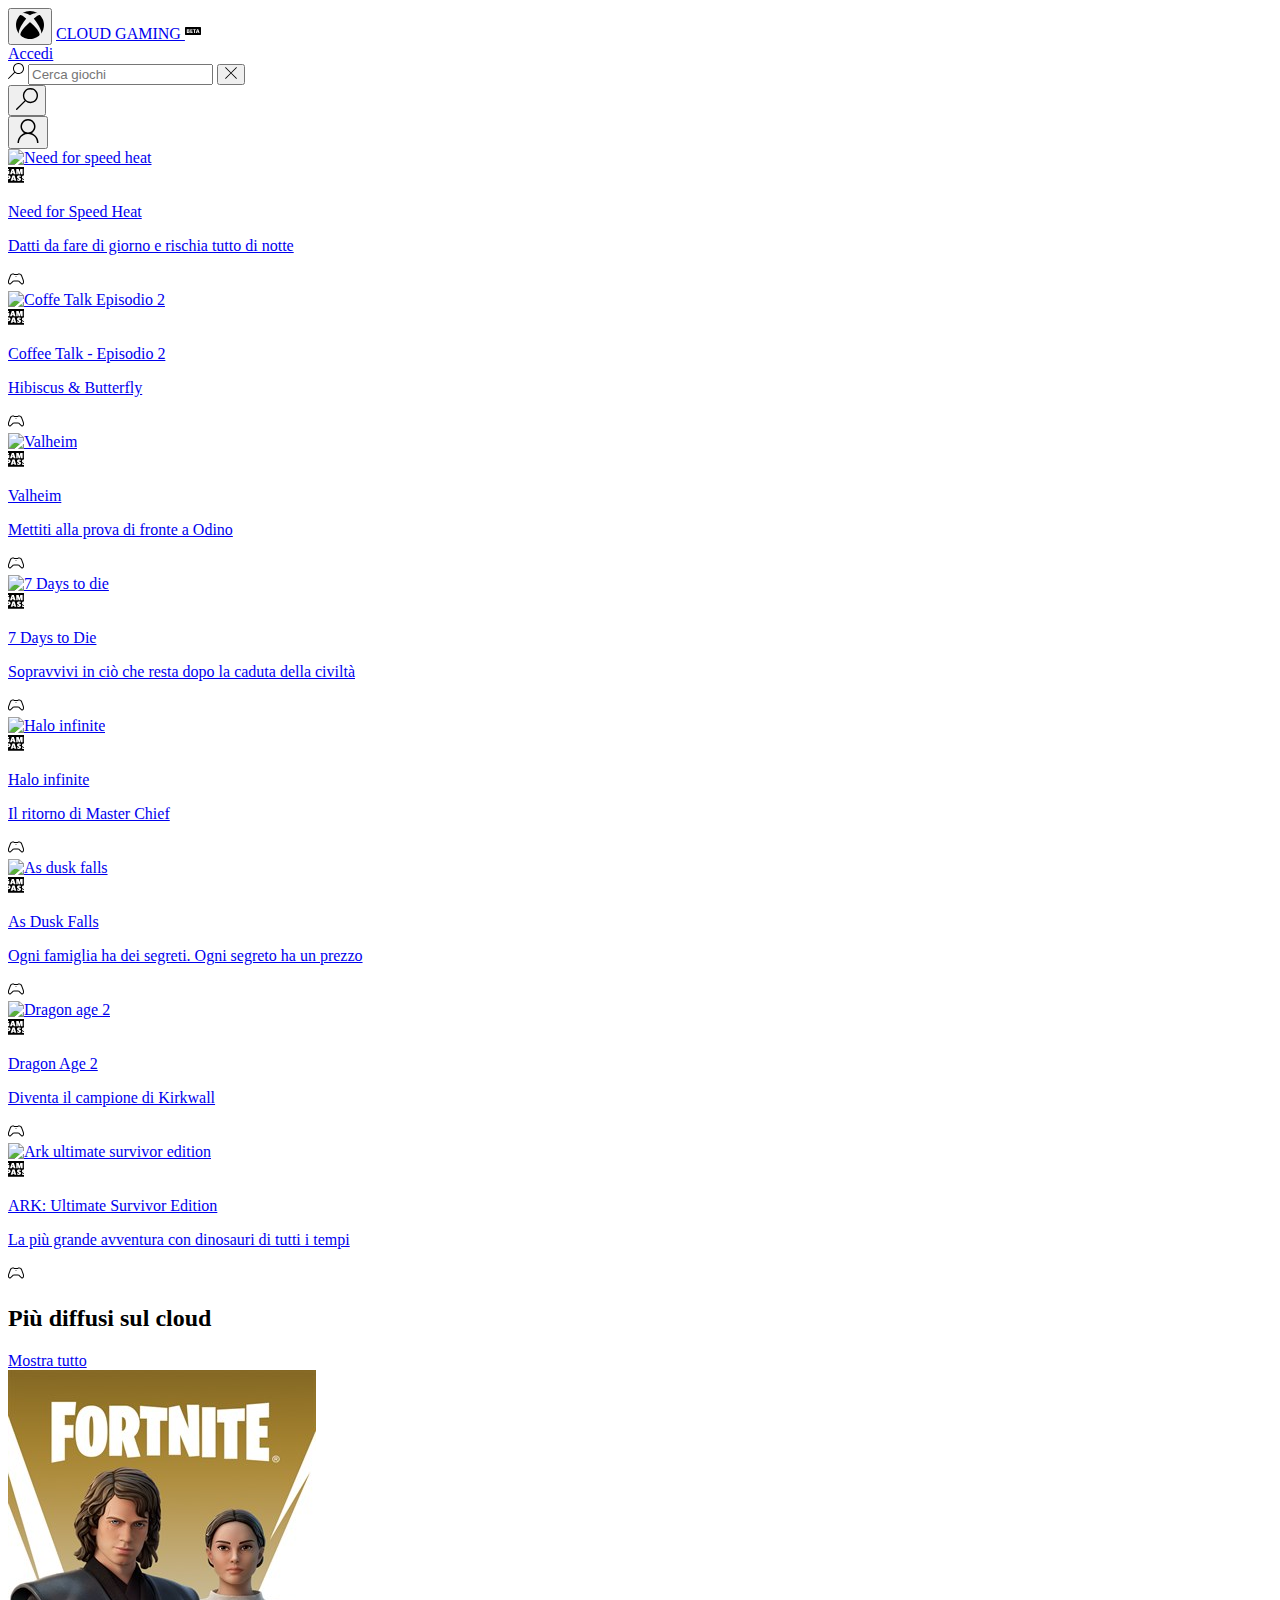
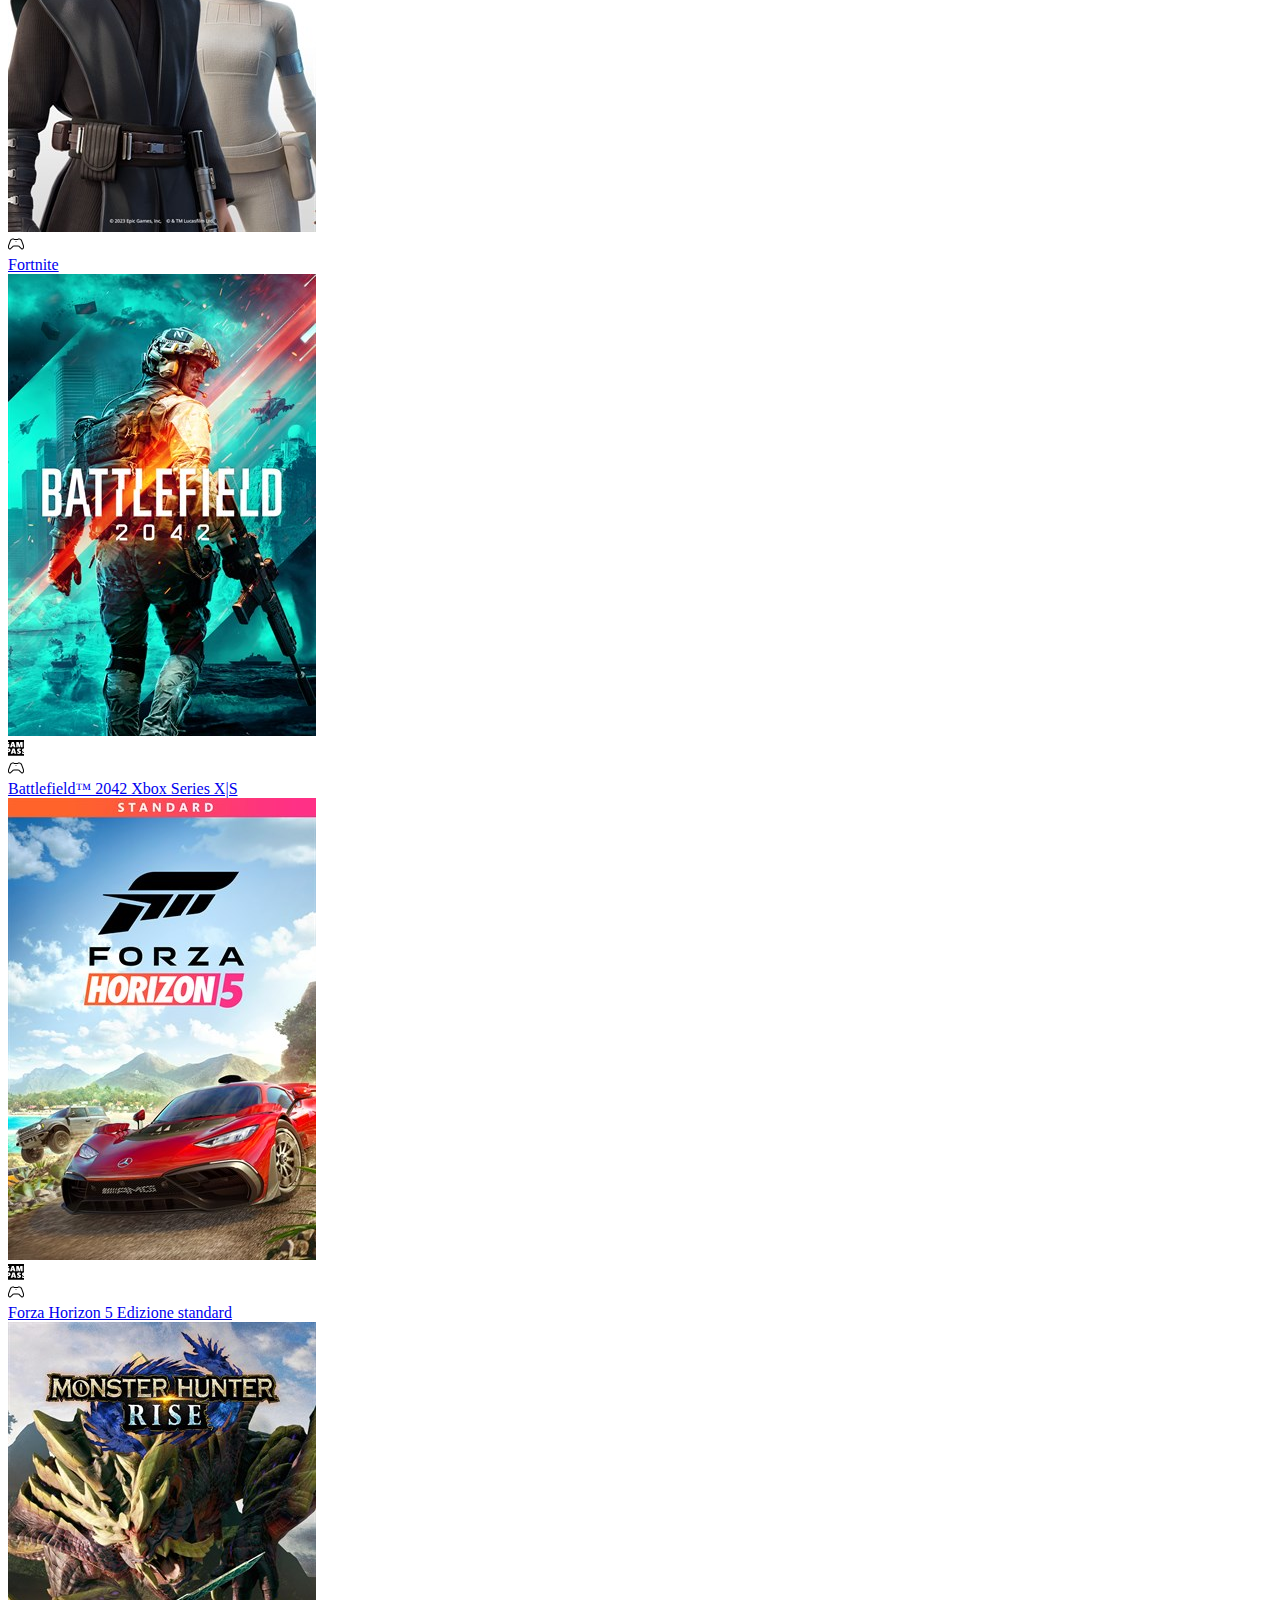
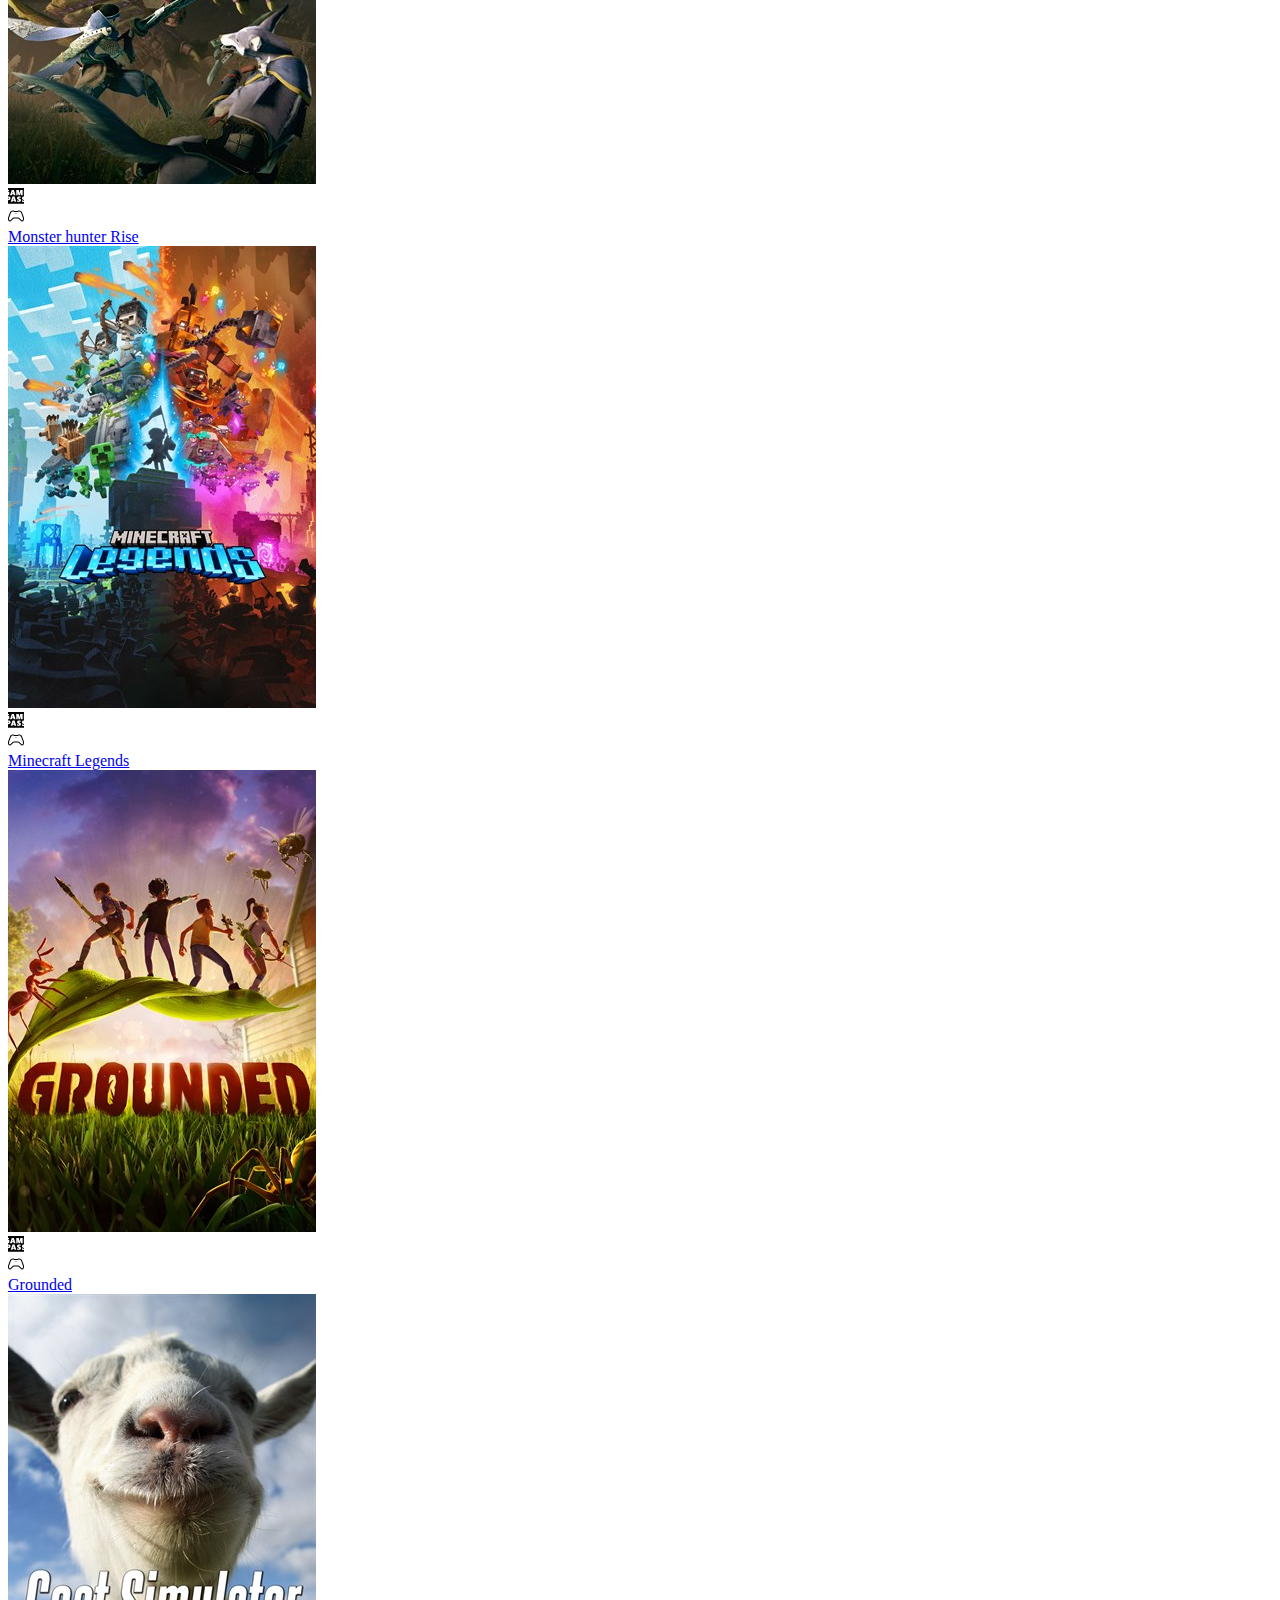
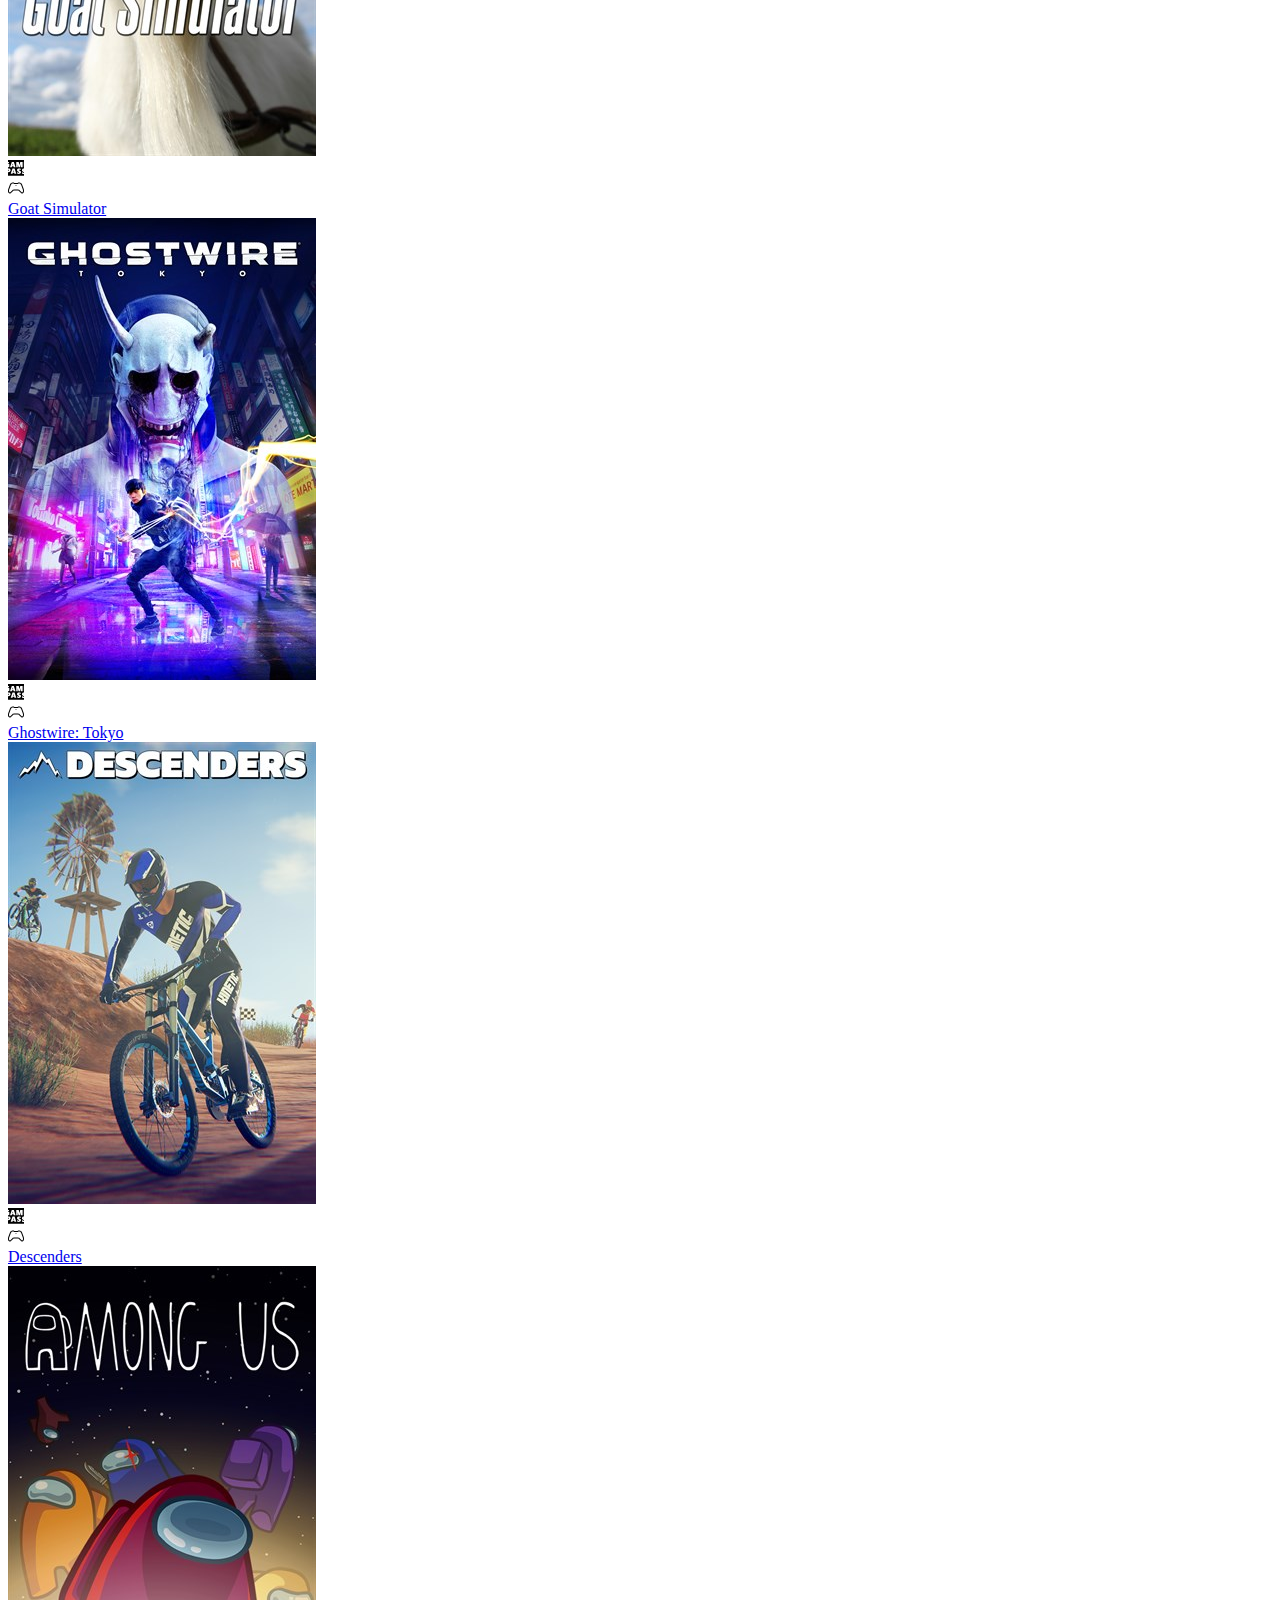
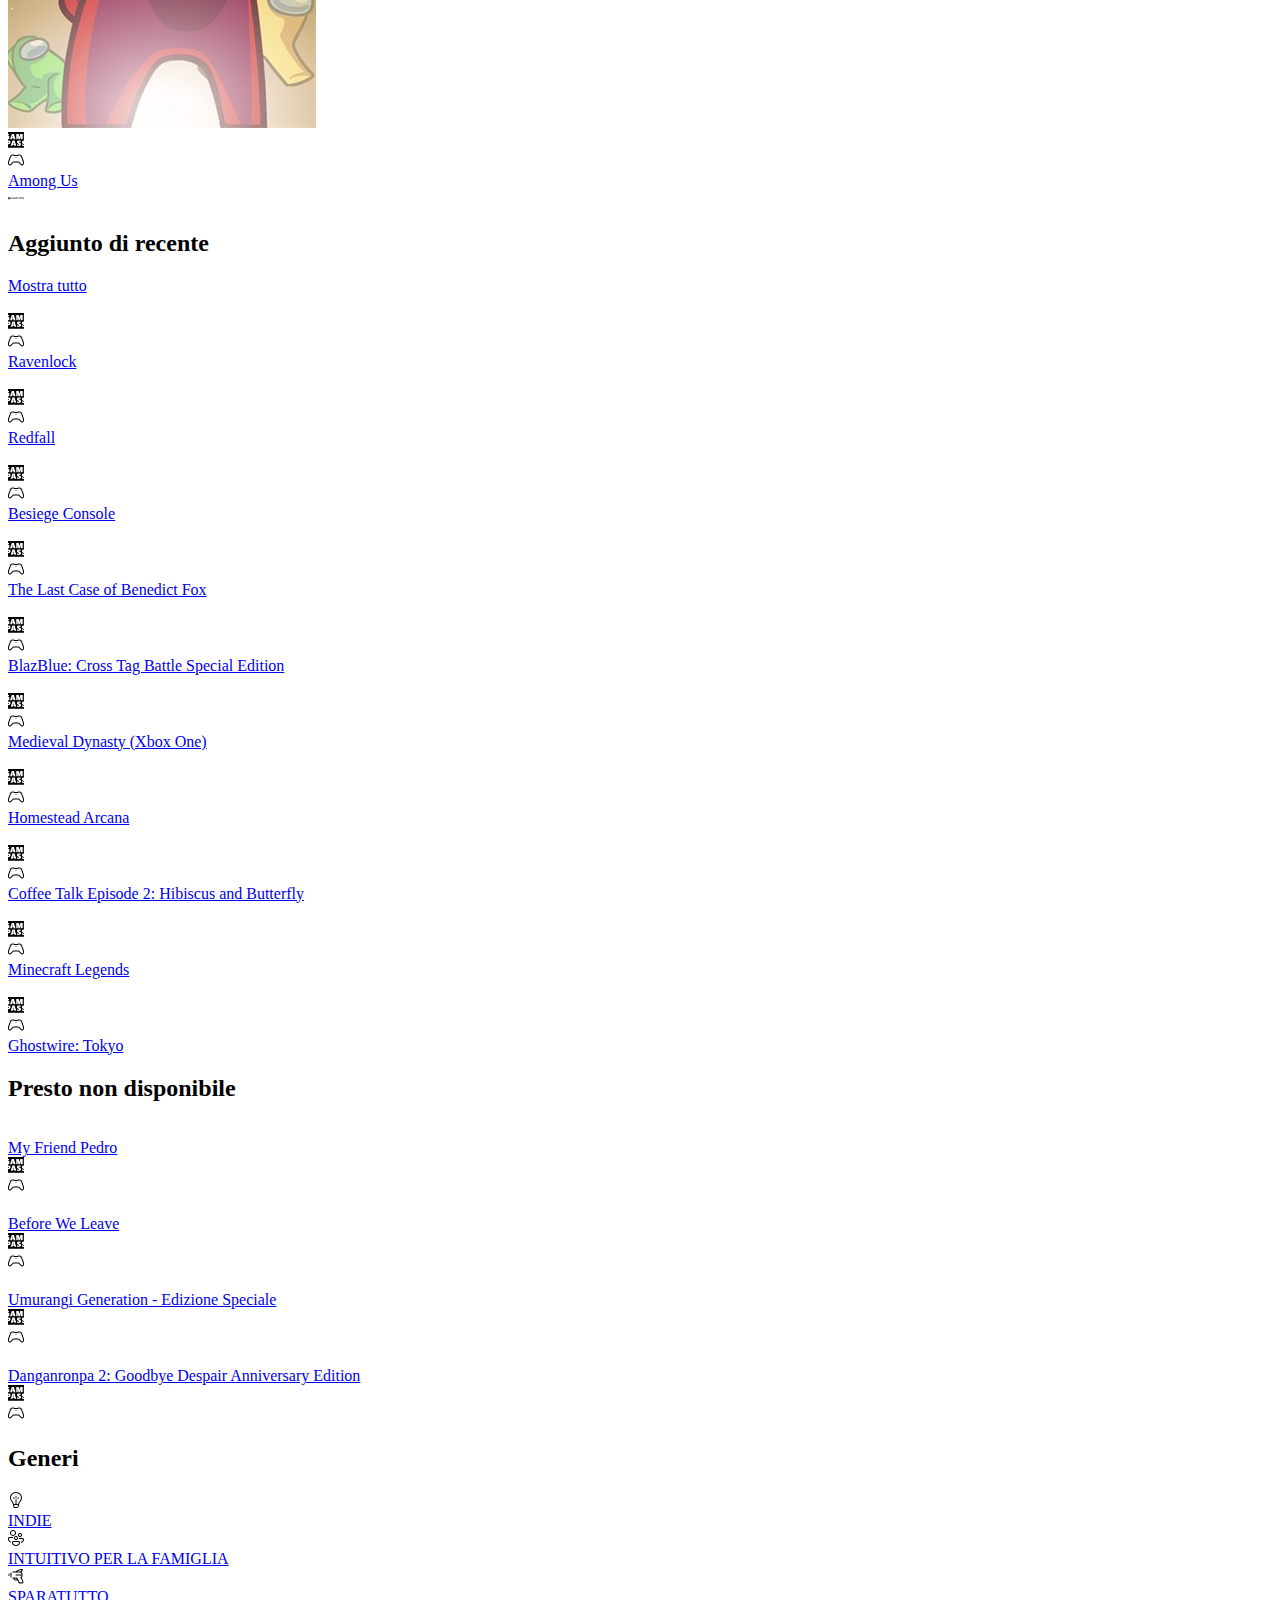
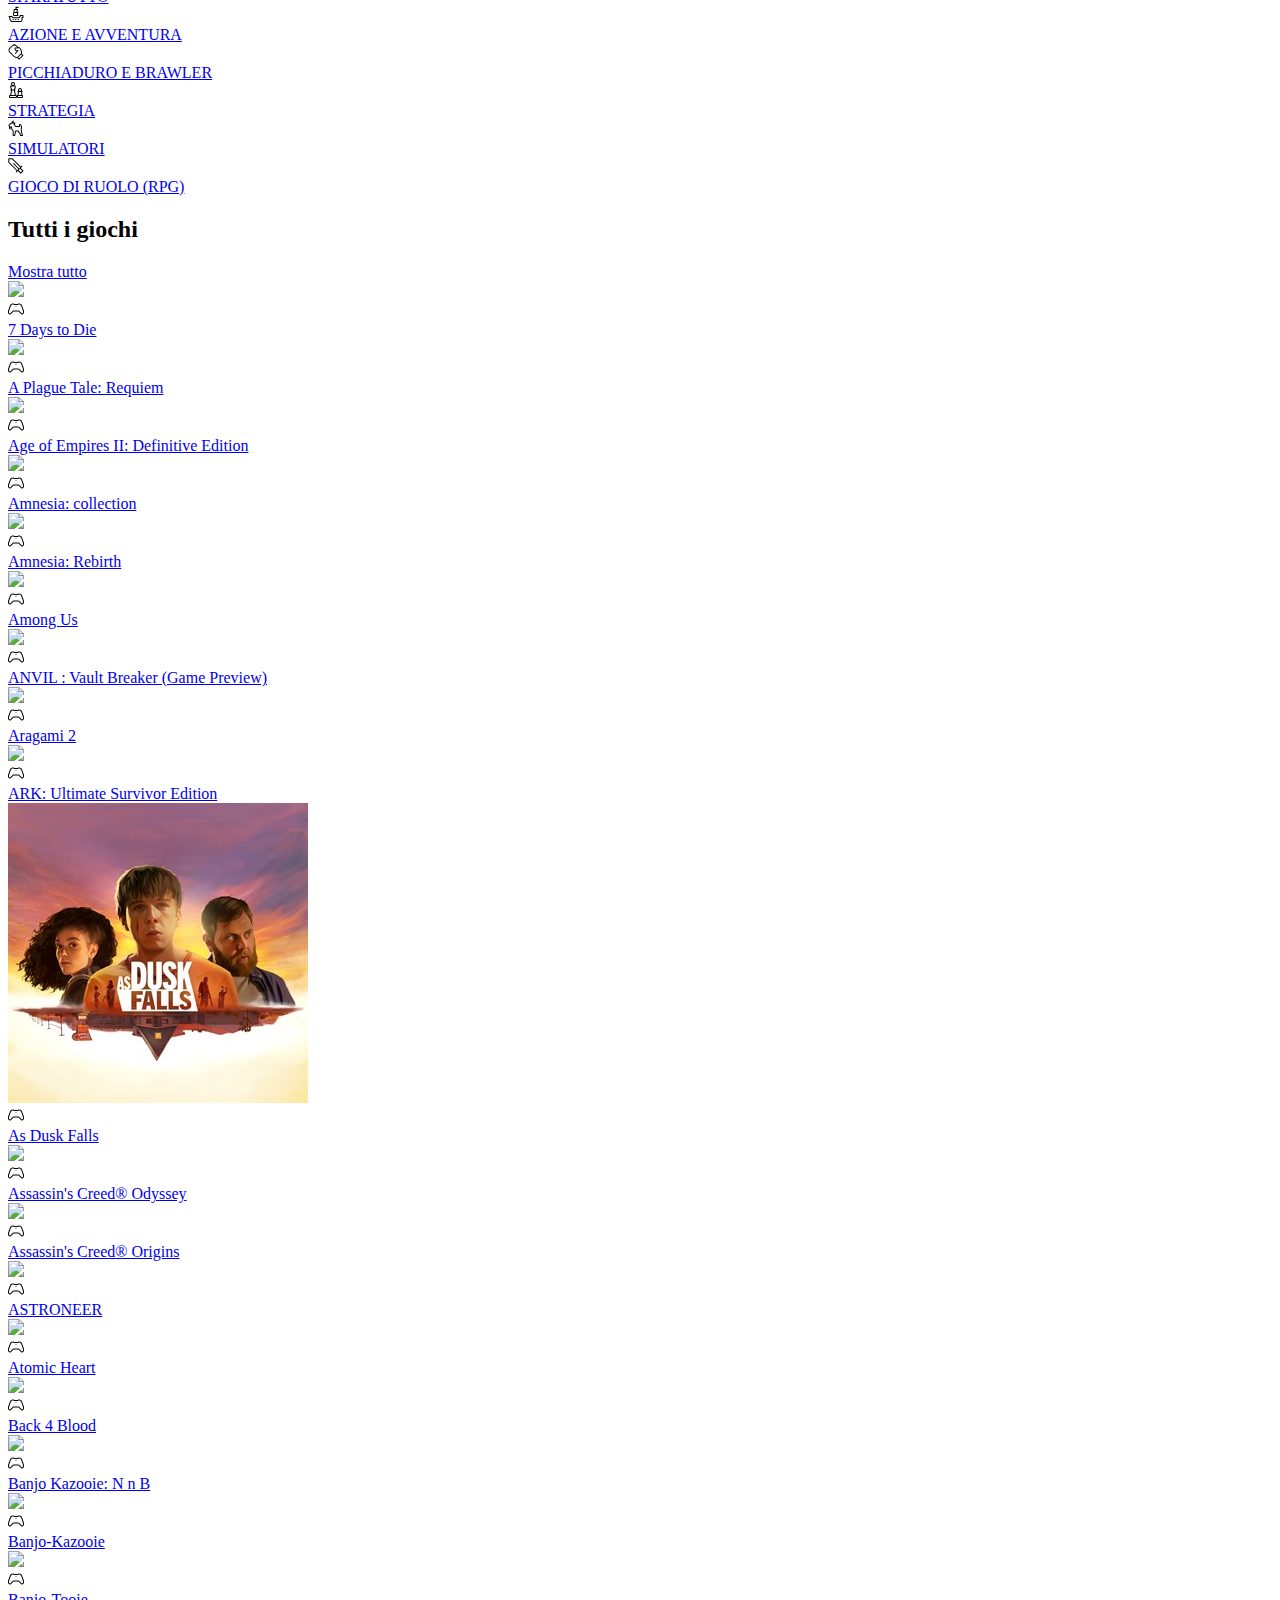
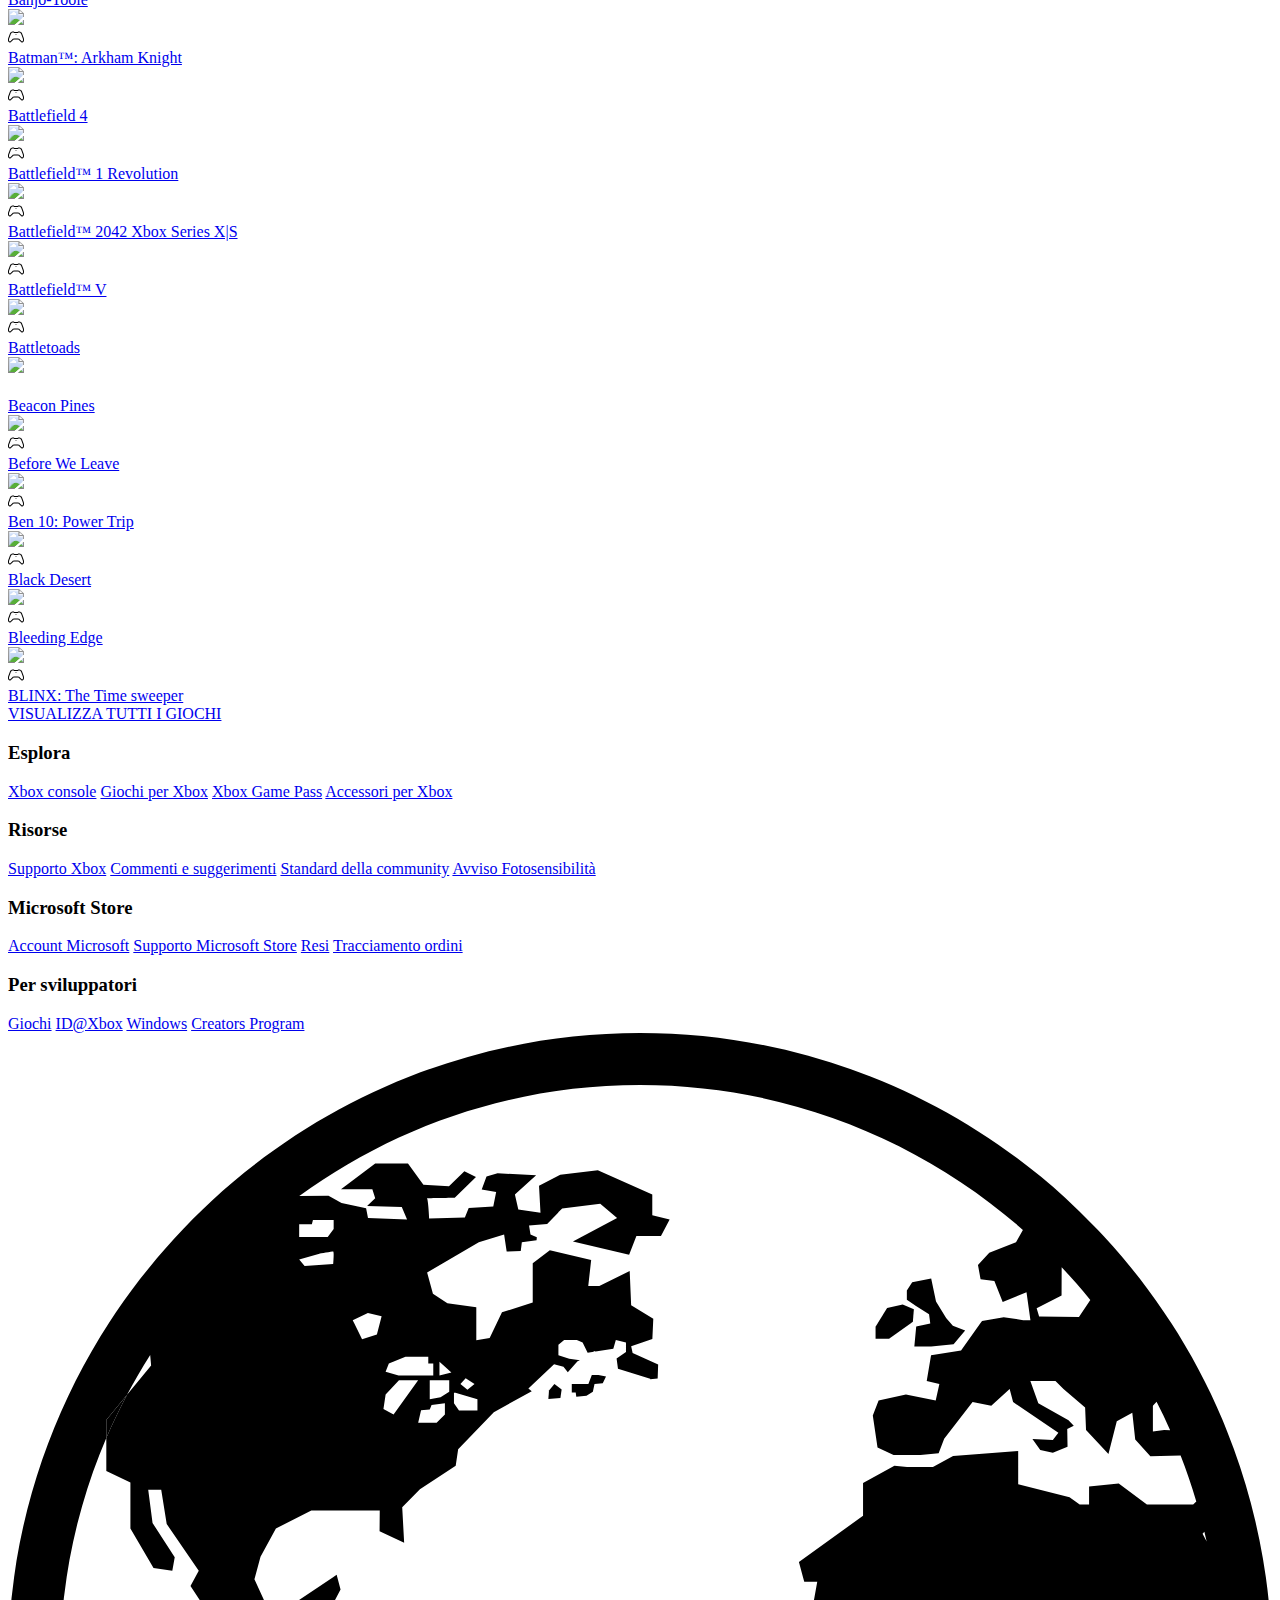
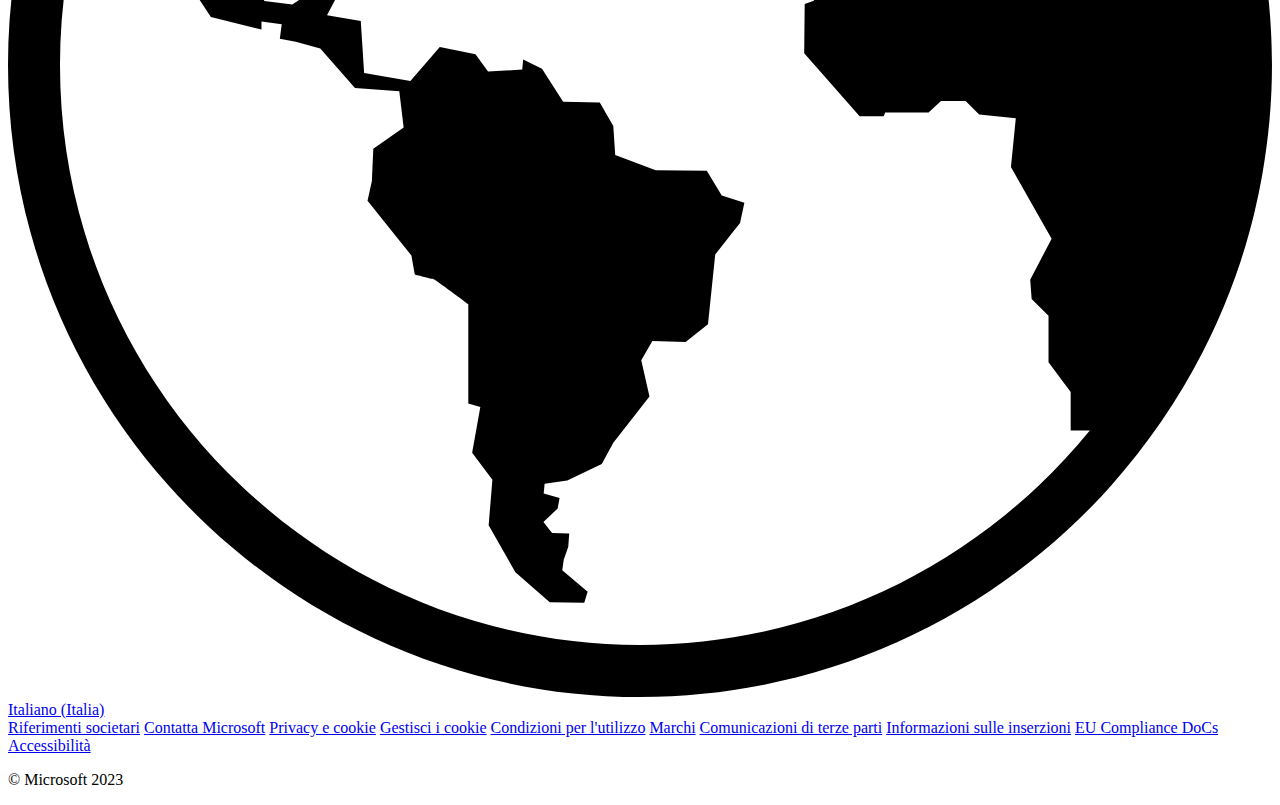
==== commit 28922e5b: "Merge pull request #56 from JCGrnm/feature/game-page" ====
--- a/index.html
+++ b/index.html
@@ -17,8 +17,8 @@
             <svg
               xmlns="http://www.w3.org/2000/svg"
               viewBox="0 0 2048 2048"
-              width="28px"
-              height="28px"
+              width="1.75rem"
+              height="1.75rem"
               class="Button-module__buttonIcon___540Jm Button-module__noMargin___5UbzU XboxButton-module__headerXboxIcon___Wjzpv Icon-module__icon___6ICyA"
               aria-hidden="true"
             >
@@ -124,366 +124,18 @@
         </div>
       </div>
     </nav>
-    <div class="primary-sections-wrapper">
-      <div class="base-section">
-        <div class="base-section__content">
-          <div class="card-game--lg">
-            <a href="#">
-              <img
-                src="./assets/images/Card Grandi/nfs.jpg"
-                alt="Need for speed heat"
-              />
-              <div class="card-game--lg__text">
-                <svg
-                  xmlns="http://www.w3.org/2000/svg"
-                  viewBox="374 410 1300 1242"
-                  width="1em"
-                  height="1em"
-                  class="GamePassBadge-module__gamepassBadge___STvpK Icon-module__icon___6ICyA"
-                  id="gpb-:r4t:"
-                  aria-label="Disponibile tramite Game Pass"
-                  role="img"
-                >
-                  <path
-                    d="M0 384h2048v1280H0V384zm684 160L536 974h146l20-78h120l19 78h146L848 544H684zM88 766q0 113 59 164t169 51q10 0 35-3t52-8 50-11 28-14V711H266v104h81v53q-8 1-14 1t-15 1q-50 0-72-31t-23-77q0-53 28-83t83-31q34 0 60 7t58 18V553h-3q-31-5-59-10t-60-6q-33 0-65 6t-60 18-53 33-41 51q-16 27-19 58t-4 63zm491 450q0-42-13-70t-37-44-56-22-70-7H226v430h135v-136h35q35 0 68-9t58-27 41-47 16-68zm320 288h147l-140-430H743l-148 430h146l20-77h119l19 77zm529-131q0-33-13-55t-32-39-42-26-42-19-32-18-13-21q0-16 15-20t28-5q26 0 57 8t52 24v-118h-3q-31-5-58-11t-60-6q-33 0-64 8t-56 24-40 43-15 64q0 35 12 57t31 38 41 25 40 18 31 17 13 23q0 16-14 20t-26 5q-33 0-65-14t-58-33v126q33 10 62 17t64 7q33 0 66-7t61-23 43-42 17-67zm5-696q-1 15-1 30t0 29v238h130V544h-191q-16 68-33 135t-29 136q-3-10-4-19t-3-20l-58-229-1-3h-197v430h119V771q0-23-1-46t-2-46q13 75 34 148t40 147h126l63-257 4-20 4-20zm395 698q0-33-13-55t-32-38-42-26-42-20-32-17-13-21q0-15 15-20t28-6q31 0 56 9t53 23v-117q-26-11-59-14t-62-3q-33 0-64 8t-56 24-40 43-15 64q0 34 12 57t31 38 41 24 40 18 31 18 13 22q0 16-13 21t-27 5q-35 0-64-14t-58-33v126q11 6 27 10t34 8 35 4 29 1q34 0 67-6t60-23 43-43 17-67zm106-401V867h-137v-55h127V705h-127v-54h135V544h-270v430h272zM820 1187q7 35 16 70t19 71h-71q9-35 20-70t16-71zm-23-389h-71l36-141q8 36 17 71t18 70zm-415 374q24 0 39 11t16 38q0 25-13 36t-38 12h-25v-97h21z"
-                  ></path>
-                </svg>
-                <p>Need for Speed Heat</p>
-                <p>Datti da fare di giorno e rischia tutto di notte</p>
-              </div>
-              <div class="card-game--lg__controller-svg">
-                <svg
-                  xmlns="http://www.w3.org/2000/svg"
-                  viewBox="0 0 2048 2048"
-                  width="1em"
-                  height="1em"
-                  class="Badge-module__icon___MU5HK Icon-module__icon___6ICyA Icon-module__xxSmall___vViZA"
-                >
-                  <path
-                    d="M1024 640q26 0 45 19t19 45q0 26-19 45t-45 19q-26 0-45-19t-19-45q0-26 19-45t45-19zm704-164q20 14 36 35t25 45l224 607q20 55 27 121t8 124q0 55-17 111t-49 103-80 76-110 30q-22 0-48-8t-43-24l-304-304q-12-12-30-21t-40-15-42-9-37-3H800q-17 0-37 3t-42 9-39 15-31 21l-304 304q-16 16-42 24t-49 8q-62 0-109-29t-80-76-50-103-17-112q0-61 7-124t28-121l1-1 225-609v-2q9-22 24-41t35-34v-66q44-23 85-40t84-28 88-16 95-6q34 0 61 10t49 22 42 22 40 10h320q19 0 39-10t42-22 50-22 61-10q50 0 95 5t87 17 84 28 86 40v66zm64 1124q33 0 57-20t40-49 23-62 8-61q0-49-6-102t-22-101q-32-93-66-184t-70-184l-61-167q-7-17-12-35t-14-35q-5-10-12-17-11-11-27-17t-30-12v-66q-53-22-110-31t-114-9q-20 0-39 10t-42 22-50 22-61 10H864q-34 0-61-10t-49-22-43-22-39-10q-57 0-114 9t-110 31v66q-8 4-18 8t-21 9-18 12-12 17l-223 605q-16 44-22 100t-6 103q0 27 7 60t23 63 40 49 58 20q5 0 7-1l302-303q20-20 49-35t61-25 65-15 60-5h448q27 0 59 5t65 15 62 25 49 35l302 303q2 1 7 1z"
-                  ></path>
-                </svg>
-              </div>
-            </a>
-          </div>
-          <div class="card-game--lg">
-            <a href="#">
-              <img
-                src="./assets/images/Card Grandi/coffeetalk.jpg"
-                alt="Coffe Talk Episodio 2"
-              />
-              <div class="card-game--lg__text">
-                <svg
-                  xmlns="http://www.w3.org/2000/svg"
-                  viewBox="374 410 1300 1242"
-                  width="1em"
-                  height="1em"
-                  class="GamePassBadge-module__gamepassBadge___STvpK Icon-module__icon___6ICyA"
-                  id="gpb-:r4t:"
-                  aria-label="Disponibile tramite Game Pass"
-                  role="img"
-                >
-                  <path
-                    d="M0 384h2048v1280H0V384zm684 160L536 974h146l20-78h120l19 78h146L848 544H684zM88 766q0 113 59 164t169 51q10 0 35-3t52-8 50-11 28-14V711H266v104h81v53q-8 1-14 1t-15 1q-50 0-72-31t-23-77q0-53 28-83t83-31q34 0 60 7t58 18V553h-3q-31-5-59-10t-60-6q-33 0-65 6t-60 18-53 33-41 51q-16 27-19 58t-4 63zm491 450q0-42-13-70t-37-44-56-22-70-7H226v430h135v-136h35q35 0 68-9t58-27 41-47 16-68zm320 288h147l-140-430H743l-148 430h146l20-77h119l19 77zm529-131q0-33-13-55t-32-39-42-26-42-19-32-18-13-21q0-16 15-20t28-5q26 0 57 8t52 24v-118h-3q-31-5-58-11t-60-6q-33 0-64 8t-56 24-40 43-15 64q0 35 12 57t31 38 41 25 40 18 31 17 13 23q0 16-14 20t-26 5q-33 0-65-14t-58-33v126q33 10 62 17t64 7q33 0 66-7t61-23 43-42 17-67zm5-696q-1 15-1 30t0 29v238h130V544h-191q-16 68-33 135t-29 136q-3-10-4-19t-3-20l-58-229-1-3h-197v430h119V771q0-23-1-46t-2-46q13 75 34 148t40 147h126l63-257 4-20 4-20zm395 698q0-33-13-55t-32-38-42-26-42-20-32-17-13-21q0-15 15-20t28-6q31 0 56 9t53 23v-117q-26-11-59-14t-62-3q-33 0-64 8t-56 24-40 43-15 64q0 34 12 57t31 38 41 24 40 18 31 18 13 22q0 16-13 21t-27 5q-35 0-64-14t-58-33v126q11 6 27 10t34 8 35 4 29 1q34 0 67-6t60-23 43-43 17-67zm106-401V867h-137v-55h127V705h-127v-54h135V544h-270v430h272zM820 1187q7 35 16 70t19 71h-71q9-35 20-70t16-71zm-23-389h-71l36-141q8 36 17 71t18 70zm-415 374q24 0 39 11t16 38q0 25-13 36t-38 12h-25v-97h21z"
-                  ></path>
-                </svg>
-                <p>Coffee Talk - Episodio 2</p>
-                <p>Hibiscus & Butterfly</p>
-              </div>
-              <div class="card-game--lg__controller-svg">
-                <svg
-                  xmlns="http://www.w3.org/2000/svg"
-                  viewBox="0 0 2048 2048"
-                  width="1em"
-                  height="1em"
-                  class="Badge-module__icon___MU5HK Icon-module__icon___6ICyA Icon-module__xxSmall___vViZA"
-                >
-                  <path
-                    d="M1024 640q26 0 45 19t19 45q0 26-19 45t-45 19q-26 0-45-19t-19-45q0-26 19-45t45-19zm704-164q20 14 36 35t25 45l224 607q20 55 27 121t8 124q0 55-17 111t-49 103-80 76-110 30q-22 0-48-8t-43-24l-304-304q-12-12-30-21t-40-15-42-9-37-3H800q-17 0-37 3t-42 9-39 15-31 21l-304 304q-16 16-42 24t-49 8q-62 0-109-29t-80-76-50-103-17-112q0-61 7-124t28-121l1-1 225-609v-2q9-22 24-41t35-34v-66q44-23 85-40t84-28 88-16 95-6q34 0 61 10t49 22 42 22 40 10h320q19 0 39-10t42-22 50-22 61-10q50 0 95 5t87 17 84 28 86 40v66zm64 1124q33 0 57-20t40-49 23-62 8-61q0-49-6-102t-22-101q-32-93-66-184t-70-184l-61-167q-7-17-12-35t-14-35q-5-10-12-17-11-11-27-17t-30-12v-66q-53-22-110-31t-114-9q-20 0-39 10t-42 22-50 22-61 10H864q-34 0-61-10t-49-22-43-22-39-10q-57 0-114 9t-110 31v66q-8 4-18 8t-21 9-18 12-12 17l-223 605q-16 44-22 100t-6 103q0 27 7 60t23 63 40 49 58 20q5 0 7-1l302-303q20-20 49-35t61-25 65-15 60-5h448q27 0 59 5t65 15 62 25 49 35l302 303q2 1 7 1z"
-                  ></path>
-                </svg>
-              </div>
-            </a>
-          </div>
-          <div class="card-game--lg">
-            <a href="#">
-              <img
-                src="./assets/images/Card Grandi/valheim.png"
-                alt="Valheim"
-              />
-              <div class="card-game--lg__text">
-                <svg
-                  xmlns="http://www.w3.org/2000/svg"
-                  viewBox="374 410 1300 1242"
-                  width="1em"
-                  height="1em"
-                  class="GamePassBadge-module__gamepassBadge___STvpK Icon-module__icon___6ICyA"
-                  id="gpb-:r4t:"
-                  aria-label="Disponibile tramite Game Pass"
-                  role="img"
-                >
-                  <path
-                    d="M0 384h2048v1280H0V384zm684 160L536 974h146l20-78h120l19 78h146L848 544H684zM88 766q0 113 59 164t169 51q10 0 35-3t52-8 50-11 28-14V711H266v104h81v53q-8 1-14 1t-15 1q-50 0-72-31t-23-77q0-53 28-83t83-31q34 0 60 7t58 18V553h-3q-31-5-59-10t-60-6q-33 0-65 6t-60 18-53 33-41 51q-16 27-19 58t-4 63zm491 450q0-42-13-70t-37-44-56-22-70-7H226v430h135v-136h35q35 0 68-9t58-27 41-47 16-68zm320 288h147l-140-430H743l-148 430h146l20-77h119l19 77zm529-131q0-33-13-55t-32-39-42-26-42-19-32-18-13-21q0-16 15-20t28-5q26 0 57 8t52 24v-118h-3q-31-5-58-11t-60-6q-33 0-64 8t-56 24-40 43-15 64q0 35 12 57t31 38 41 25 40 18 31 17 13 23q0 16-14 20t-26 5q-33 0-65-14t-58-33v126q33 10 62 17t64 7q33 0 66-7t61-23 43-42 17-67zm5-696q-1 15-1 30t0 29v238h130V544h-191q-16 68-33 135t-29 136q-3-10-4-19t-3-20l-58-229-1-3h-197v430h119V771q0-23-1-46t-2-46q13 75 34 148t40 147h126l63-257 4-20 4-20zm395 698q0-33-13-55t-32-38-42-26-42-20-32-17-13-21q0-15 15-20t28-6q31 0 56 9t53 23v-117q-26-11-59-14t-62-3q-33 0-64 8t-56 24-40 43-15 64q0 34 12 57t31 38 41 24 40 18 31 18 13 22q0 16-13 21t-27 5q-35 0-64-14t-58-33v126q11 6 27 10t34 8 35 4 29 1q34 0 67-6t60-23 43-43 17-67zm106-401V867h-137v-55h127V705h-127v-54h135V544h-270v430h272zM820 1187q7 35 16 70t19 71h-71q9-35 20-70t16-71zm-23-389h-71l36-141q8 36 17 71t18 70zm-415 374q24 0 39 11t16 38q0 25-13 36t-38 12h-25v-97h21z"
-                  ></path>
-                </svg>
-                <p>Valheim</p>
-                <p>Mettiti alla prova di fronte a Odino</p>
-              </div>
-              <div class="card-game--lg__controller-svg">
-                <svg
-                  xmlns="http://www.w3.org/2000/svg"
-                  viewBox="0 0 2048 2048"
-                  width="1em"
-                  height="1em"
-                  class="Badge-module__icon___MU5HK Icon-module__icon___6ICyA Icon-module__xxSmall___vViZA"
-                >
-                  <path
-                    d="M1024 640q26 0 45 19t19 45q0 26-19 45t-45 19q-26 0-45-19t-19-45q0-26 19-45t45-19zm704-164q20 14 36 35t25 45l224 607q20 55 27 121t8 124q0 55-17 111t-49 103-80 76-110 30q-22 0-48-8t-43-24l-304-304q-12-12-30-21t-40-15-42-9-37-3H800q-17 0-37 3t-42 9-39 15-31 21l-304 304q-16 16-42 24t-49 8q-62 0-109-29t-80-76-50-103-17-112q0-61 7-124t28-121l1-1 225-609v-2q9-22 24-41t35-34v-66q44-23 85-40t84-28 88-16 95-6q34 0 61 10t49 22 42 22 40 10h320q19 0 39-10t42-22 50-22 61-10q50 0 95 5t87 17 84 28 86 40v66zm64 1124q33 0 57-20t40-49 23-62 8-61q0-49-6-102t-22-101q-32-93-66-184t-70-184l-61-167q-7-17-12-35t-14-35q-5-10-12-17-11-11-27-17t-30-12v-66q-53-22-110-31t-114-9q-20 0-39 10t-42 22-50 22-61 10H864q-34 0-61-10t-49-22-43-22-39-10q-57 0-114 9t-110 31v66q-8 4-18 8t-21 9-18 12-12 17l-223 605q-16 44-22 100t-6 103q0 27 7 60t23 63 40 49 58 20q5 0 7-1l302-303q20-20 49-35t61-25 65-15 60-5h448q27 0 59 5t65 15 62 25 49 35l302 303q2 1 7 1z"
-                  ></path>
-                </svg>
-              </div>
-            </a>
-          </div>
-          <div class="card-game--lg">
-            <a href="#">
-              <img
-                src="./assets/images/Card Grandi/7daystodie.jpg"
-                alt="7 Days to die"
-              />
-              <div class="card-game--lg__text">
-                <svg
-                  xmlns="http://www.w3.org/2000/svg"
-                  viewBox="374 410 1300 1242"
-                  width="1em"
-                  height="1em"
-                  class="GamePassBadge-module__gamepassBadge___STvpK Icon-module__icon___6ICyA"
-                  id="gpb-:r4t:"
-                  aria-label="Disponibile tramite Game Pass"
-                  role="img"
-                >
-                  <path
-                    d="M0 384h2048v1280H0V384zm684 160L536 974h146l20-78h120l19 78h146L848 544H684zM88 766q0 113 59 164t169 51q10 0 35-3t52-8 50-11 28-14V711H266v104h81v53q-8 1-14 1t-15 1q-50 0-72-31t-23-77q0-53 28-83t83-31q34 0 60 7t58 18V553h-3q-31-5-59-10t-60-6q-33 0-65 6t-60 18-53 33-41 51q-16 27-19 58t-4 63zm491 450q0-42-13-70t-37-44-56-22-70-7H226v430h135v-136h35q35 0 68-9t58-27 41-47 16-68zm320 288h147l-140-430H743l-148 430h146l20-77h119l19 77zm529-131q0-33-13-55t-32-39-42-26-42-19-32-18-13-21q0-16 15-20t28-5q26 0 57 8t52 24v-118h-3q-31-5-58-11t-60-6q-33 0-64 8t-56 24-40 43-15 64q0 35 12 57t31 38 41 25 40 18 31 17 13 23q0 16-14 20t-26 5q-33 0-65-14t-58-33v126q33 10 62 17t64 7q33 0 66-7t61-23 43-42 17-67zm5-696q-1 15-1 30t0 29v238h130V544h-191q-16 68-33 135t-29 136q-3-10-4-19t-3-20l-58-229-1-3h-197v430h119V771q0-23-1-46t-2-46q13 75 34 148t40 147h126l63-257 4-20 4-20zm395 698q0-33-13-55t-32-38-42-26-42-20-32-17-13-21q0-15 15-20t28-6q31 0 56 9t53 23v-117q-26-11-59-14t-62-3q-33 0-64 8t-56 24-40 43-15 64q0 34 12 57t31 38 41 24 40 18 31 18 13 22q0 16-13 21t-27 5q-35 0-64-14t-58-33v126q11 6 27 10t34 8 35 4 29 1q34 0 67-6t60-23 43-43 17-67zm106-401V867h-137v-55h127V705h-127v-54h135V544h-270v430h272zM820 1187q7 35 16 70t19 71h-71q9-35 20-70t16-71zm-23-389h-71l36-141q8 36 17 71t18 70zm-415 374q24 0 39 11t16 38q0 25-13 36t-38 12h-25v-97h21z"
-                  ></path>
-                </svg>
-                <p>7 Days to Die</p>
-                <p>Sopravvivi in ciò che resta dopo la caduta della civiltà</p>
-              </div>
-              <div class="card-game--lg__controller-svg">
-                <svg
-                  xmlns="http://www.w3.org/2000/svg"
-                  viewBox="0 0 2048 2048"
-                  width="1em"
-                  height="1em"
-                  class="Badge-module__icon___MU5HK Icon-module__icon___6ICyA Icon-module__xxSmall___vViZA"
-                >
-                  <path
-                    d="M1024 640q26 0 45 19t19 45q0 26-19 45t-45 19q-26 0-45-19t-19-45q0-26 19-45t45-19zm704-164q20 14 36 35t25 45l224 607q20 55 27 121t8 124q0 55-17 111t-49 103-80 76-110 30q-22 0-48-8t-43-24l-304-304q-12-12-30-21t-40-15-42-9-37-3H800q-17 0-37 3t-42 9-39 15-31 21l-304 304q-16 16-42 24t-49 8q-62 0-109-29t-80-76-50-103-17-112q0-61 7-124t28-121l1-1 225-609v-2q9-22 24-41t35-34v-66q44-23 85-40t84-28 88-16 95-6q34 0 61 10t49 22 42 22 40 10h320q19 0 39-10t42-22 50-22 61-10q50 0 95 5t87 17 84 28 86 40v66zm64 1124q33 0 57-20t40-49 23-62 8-61q0-49-6-102t-22-101q-32-93-66-184t-70-184l-61-167q-7-17-12-35t-14-35q-5-10-12-17-11-11-27-17t-30-12v-66q-53-22-110-31t-114-9q-20 0-39 10t-42 22-50 22-61 10H864q-34 0-61-10t-49-22-43-22-39-10q-57 0-114 9t-110 31v66q-8 4-18 8t-21 9-18 12-12 17l-223 605q-16 44-22 100t-6 103q0 27 7 60t23 63 40 49 58 20q5 0 7-1l302-303q20-20 49-35t61-25 65-15 60-5h448q27 0 59 5t65 15 62 25 49 35l302 303q2 1 7 1z"
-                  ></path>
-                </svg>
-              </div>
-            </a>
-          </div>
-          <div class="card-game--lg">
-            <a href="#">
-              <img
-                src="./assets/images/Card Grandi/halo.jpg"
-                alt="Halo infinite"
-              />
-              <div class="card-game--lg__text">
-                <svg
-                  xmlns="http://www.w3.org/2000/svg"
-                  viewBox="374 410 1300 1242"
-                  width="1em"
-                  height="1em"
-                  class="GamePassBadge-module__gamepassBadge___STvpK Icon-module__icon___6ICyA"
-                  id="gpb-:r4t:"
-                  aria-label="Disponibile tramite Game Pass"
-                  role="img"
-                >
-                  <path
-                    d="M0 384h2048v1280H0V384zm684 160L536 974h146l20-78h120l19 78h146L848 544H684zM88 766q0 113 59 164t169 51q10 0 35-3t52-8 50-11 28-14V711H266v104h81v53q-8 1-14 1t-15 1q-50 0-72-31t-23-77q0-53 28-83t83-31q34 0 60 7t58 18V553h-3q-31-5-59-10t-60-6q-33 0-65 6t-60 18-53 33-41 51q-16 27-19 58t-4 63zm491 450q0-42-13-70t-37-44-56-22-70-7H226v430h135v-136h35q35 0 68-9t58-27 41-47 16-68zm320 288h147l-140-430H743l-148 430h146l20-77h119l19 77zm529-131q0-33-13-55t-32-39-42-26-42-19-32-18-13-21q0-16 15-20t28-5q26 0 57 8t52 24v-118h-3q-31-5-58-11t-60-6q-33 0-64 8t-56 24-40 43-15 64q0 35 12 57t31 38 41 25 40 18 31 17 13 23q0 16-14 20t-26 5q-33 0-65-14t-58-33v126q33 10 62 17t64 7q33 0 66-7t61-23 43-42 17-67zm5-696q-1 15-1 30t0 29v238h130V544h-191q-16 68-33 135t-29 136q-3-10-4-19t-3-20l-58-229-1-3h-197v430h119V771q0-23-1-46t-2-46q13 75 34 148t40 147h126l63-257 4-20 4-20zm395 698q0-33-13-55t-32-38-42-26-42-20-32-17-13-21q0-15 15-20t28-6q31 0 56 9t53 23v-117q-26-11-59-14t-62-3q-33 0-64 8t-56 24-40 43-15 64q0 34 12 57t31 38 41 24 40 18 31 18 13 22q0 16-13 21t-27 5q-35 0-64-14t-58-33v126q11 6 27 10t34 8 35 4 29 1q34 0 67-6t60-23 43-43 17-67zm106-401V867h-137v-55h127V705h-127v-54h135V544h-270v430h272zM820 1187q7 35 16 70t19 71h-71q9-35 20-70t16-71zm-23-389h-71l36-141q8 36 17 71t18 70zm-415 374q24 0 39 11t16 38q0 25-13 36t-38 12h-25v-97h21z"
-                  ></path>
-                </svg>
-                <p>Halo infinite</p>
-                <p>Il ritorno di Master Chief</p>
-              </div>
-              <div class="card-game--lg__controller-svg">
-                <svg
-                  xmlns="http://www.w3.org/2000/svg"
-                  viewBox="0 0 2048 2048"
-                  width="1em"
-                  height="1em"
-                  class="Badge-module__icon___MU5HK Icon-module__icon___6ICyA Icon-module__xxSmall___vViZA"
-                >
-                  <path
-                    d="M1024 640q26 0 45 19t19 45q0 26-19 45t-45 19q-26 0-45-19t-19-45q0-26 19-45t45-19zm704-164q20 14 36 35t25 45l224 607q20 55 27 121t8 124q0 55-17 111t-49 103-80 76-110 30q-22 0-48-8t-43-24l-304-304q-12-12-30-21t-40-15-42-9-37-3H800q-17 0-37 3t-42 9-39 15-31 21l-304 304q-16 16-42 24t-49 8q-62 0-109-29t-80-76-50-103-17-112q0-61 7-124t28-121l1-1 225-609v-2q9-22 24-41t35-34v-66q44-23 85-40t84-28 88-16 95-6q34 0 61 10t49 22 42 22 40 10h320q19 0 39-10t42-22 50-22 61-10q50 0 95 5t87 17 84 28 86 40v66zm64 1124q33 0 57-20t40-49 23-62 8-61q0-49-6-102t-22-101q-32-93-66-184t-70-184l-61-167q-7-17-12-35t-14-35q-5-10-12-17-11-11-27-17t-30-12v-66q-53-22-110-31t-114-9q-20 0-39 10t-42 22-50 22-61 10H864q-34 0-61-10t-49-22-43-22-39-10q-57 0-114 9t-110 31v66q-8 4-18 8t-21 9-18 12-12 17l-223 605q-16 44-22 100t-6 103q0 27 7 60t23 63 40 49 58 20q5 0 7-1l302-303q20-20 49-35t61-25 65-15 60-5h448q27 0 59 5t65 15 62 25 49 35l302 303q2 1 7 1z"
-                  ></path>
-                </svg>
-              </div>
-            </a>
-          </div>
-          <div class="card-game--lg">
-            <a href="#">
-              <img
-                src="./assets/images/Card Grandi/asduskfalls.jpg"
-                alt="As dusk falls"
-              />
-              <div class="card-game--lg__text">
-                <svg
-                  xmlns="http://www.w3.org/2000/svg"
-                  viewBox="374 410 1300 1242"
-                  width="1em"
-                  height="1em"
-                  class="GamePassBadge-module__gamepassBadge___STvpK Icon-module__icon___6ICyA"
-                  id="gpb-:r4t:"
-                  aria-label="Disponibile tramite Game Pass"
-                  role="img"
-                >
-                  <path
-                    d="M0 384h2048v1280H0V384zm684 160L536 974h146l20-78h120l19 78h146L848 544H684zM88 766q0 113 59 164t169 51q10 0 35-3t52-8 50-11 28-14V711H266v104h81v53q-8 1-14 1t-15 1q-50 0-72-31t-23-77q0-53 28-83t83-31q34 0 60 7t58 18V553h-3q-31-5-59-10t-60-6q-33 0-65 6t-60 18-53 33-41 51q-16 27-19 58t-4 63zm491 450q0-42-13-70t-37-44-56-22-70-7H226v430h135v-136h35q35 0 68-9t58-27 41-47 16-68zm320 288h147l-140-430H743l-148 430h146l20-77h119l19 77zm529-131q0-33-13-55t-32-39-42-26-42-19-32-18-13-21q0-16 15-20t28-5q26 0 57 8t52 24v-118h-3q-31-5-58-11t-60-6q-33 0-64 8t-56 24-40 43-15 64q0 35 12 57t31 38 41 25 40 18 31 17 13 23q0 16-14 20t-26 5q-33 0-65-14t-58-33v126q33 10 62 17t64 7q33 0 66-7t61-23 43-42 17-67zm5-696q-1 15-1 30t0 29v238h130V544h-191q-16 68-33 135t-29 136q-3-10-4-19t-3-20l-58-229-1-3h-197v430h119V771q0-23-1-46t-2-46q13 75 34 148t40 147h126l63-257 4-20 4-20zm395 698q0-33-13-55t-32-38-42-26-42-20-32-17-13-21q0-15 15-20t28-6q31 0 56 9t53 23v-117q-26-11-59-14t-62-3q-33 0-64 8t-56 24-40 43-15 64q0 34 12 57t31 38 41 24 40 18 31 18 13 22q0 16-13 21t-27 5q-35 0-64-14t-58-33v126q11 6 27 10t34 8 35 4 29 1q34 0 67-6t60-23 43-43 17-67zm106-401V867h-137v-55h127V705h-127v-54h135V544h-270v430h272zM820 1187q7 35 16 70t19 71h-71q9-35 20-70t16-71zm-23-389h-71l36-141q8 36 17 71t18 70zm-415 374q24 0 39 11t16 38q0 25-13 36t-38 12h-25v-97h21z"
-                  ></path>
-                </svg>
-                <p>As Dusk Falls</p>
-                <p>Ogni famiglia ha dei segreti. Ogni segreto ha un prezzo</p>
-              </div>
-              <div class="card-game--lg__controller-svg">
-                <svg
-                  xmlns="http://www.w3.org/2000/svg"
-                  viewBox="0 0 2048 2048"
-                  width="1em"
-                  height="1em"
-                  class="Badge-module__icon___MU5HK Icon-module__icon___6ICyA Icon-module__xxSmall___vViZA"
-                >
-                  <path
-                    d="M1024 640q26 0 45 19t19 45q0 26-19 45t-45 19q-26 0-45-19t-19-45q0-26 19-45t45-19zm704-164q20 14 36 35t25 45l224 607q20 55 27 121t8 124q0 55-17 111t-49 103-80 76-110 30q-22 0-48-8t-43-24l-304-304q-12-12-30-21t-40-15-42-9-37-3H800q-17 0-37 3t-42 9-39 15-31 21l-304 304q-16 16-42 24t-49 8q-62 0-109-29t-80-76-50-103-17-112q0-61 7-124t28-121l1-1 225-609v-2q9-22 24-41t35-34v-66q44-23 85-40t84-28 88-16 95-6q34 0 61 10t49 22 42 22 40 10h320q19 0 39-10t42-22 50-22 61-10q50 0 95 5t87 17 84 28 86 40v66zm64 1124q33 0 57-20t40-49 23-62 8-61q0-49-6-102t-22-101q-32-93-66-184t-70-184l-61-167q-7-17-12-35t-14-35q-5-10-12-17-11-11-27-17t-30-12v-66q-53-22-110-31t-114-9q-20 0-39 10t-42 22-50 22-61 10H864q-34 0-61-10t-49-22-43-22-39-10q-57 0-114 9t-110 31v66q-8 4-18 8t-21 9-18 12-12 17l-223 605q-16 44-22 100t-6 103q0 27 7 60t23 63 40 49 58 20q5 0 7-1l302-303q20-20 49-35t61-25 65-15 60-5h448q27 0 59 5t65 15 62 25 49 35l302 303q2 1 7 1z"
-                  ></path>
-                </svg>
-              </div>
-            </a>
-          </div>
-          <div class="card-game--lg">
-            <a href="#">
-              <img
-                src="./assets/images/Card Grandi/dragonage.jpg"
-                alt="Dragon age 2"
-              />
-              <div class="card-game--lg__text">
-                <svg
-                  xmlns="http://www.w3.org/2000/svg"
-                  viewBox="374 410 1300 1242"
-                  width="1em"
-                  height="1em"
-                  class="GamePassBadge-module__gamepassBadge___STvpK Icon-module__icon___6ICyA"
-                  id="gpb-:r4t:"
-                  aria-label="Disponibile tramite Game Pass"
-                  role="img"
-                >
-                  <path
-                    d="M0 384h2048v1280H0V384zm684 160L536 974h146l20-78h120l19 78h146L848 544H684zM88 766q0 113 59 164t169 51q10 0 35-3t52-8 50-11 28-14V711H266v104h81v53q-8 1-14 1t-15 1q-50 0-72-31t-23-77q0-53 28-83t83-31q34 0 60 7t58 18V553h-3q-31-5-59-10t-60-6q-33 0-65 6t-60 18-53 33-41 51q-16 27-19 58t-4 63zm491 450q0-42-13-70t-37-44-56-22-70-7H226v430h135v-136h35q35 0 68-9t58-27 41-47 16-68zm320 288h147l-140-430H743l-148 430h146l20-77h119l19 77zm529-131q0-33-13-55t-32-39-42-26-42-19-32-18-13-21q0-16 15-20t28-5q26 0 57 8t52 24v-118h-3q-31-5-58-11t-60-6q-33 0-64 8t-56 24-40 43-15 64q0 35 12 57t31 38 41 25 40 18 31 17 13 23q0 16-14 20t-26 5q-33 0-65-14t-58-33v126q33 10 62 17t64 7q33 0 66-7t61-23 43-42 17-67zm5-696q-1 15-1 30t0 29v238h130V544h-191q-16 68-33 135t-29 136q-3-10-4-19t-3-20l-58-229-1-3h-197v430h119V771q0-23-1-46t-2-46q13 75 34 148t40 147h126l63-257 4-20 4-20zm395 698q0-33-13-55t-32-38-42-26-42-20-32-17-13-21q0-15 15-20t28-6q31 0 56 9t53 23v-117q-26-11-59-14t-62-3q-33 0-64 8t-56 24-40 43-15 64q0 34 12 57t31 38 41 24 40 18 31 18 13 22q0 16-13 21t-27 5q-35 0-64-14t-58-33v126q11 6 27 10t34 8 35 4 29 1q34 0 67-6t60-23 43-43 17-67zm106-401V867h-137v-55h127V705h-127v-54h135V544h-270v430h272zM820 1187q7 35 16 70t19 71h-71q9-35 20-70t16-71zm-23-389h-71l36-141q8 36 17 71t18 70zm-415 374q24 0 39 11t16 38q0 25-13 36t-38 12h-25v-97h21z"
-                  ></path>
-                </svg>
-                <p>Dragon Age 2</p>
-                <p>Diventa il campione di Kirkwall</p>
-              </div>
-              <div class="card-game--lg__controller-svg">
-                <svg
-                  xmlns="http://www.w3.org/2000/svg"
-                  viewBox="0 0 2048 2048"
-                  width="1em"
-                  height="1em"
-                  class="Badge-module__icon___MU5HK Icon-module__icon___6ICyA Icon-module__xxSmall___vViZA"
-                >
-                  <path
-                    d="M1024 640q26 0 45 19t19 45q0 26-19 45t-45 19q-26 0-45-19t-19-45q0-26 19-45t45-19zm704-164q20 14 36 35t25 45l224 607q20 55 27 121t8 124q0 55-17 111t-49 103-80 76-110 30q-22 0-48-8t-43-24l-304-304q-12-12-30-21t-40-15-42-9-37-3H800q-17 0-37 3t-42 9-39 15-31 21l-304 304q-16 16-42 24t-49 8q-62 0-109-29t-80-76-50-103-17-112q0-61 7-124t28-121l1-1 225-609v-2q9-22 24-41t35-34v-66q44-23 85-40t84-28 88-16 95-6q34 0 61 10t49 22 42 22 40 10h320q19 0 39-10t42-22 50-22 61-10q50 0 95 5t87 17 84 28 86 40v66zm64 1124q33 0 57-20t40-49 23-62 8-61q0-49-6-102t-22-101q-32-93-66-184t-70-184l-61-167q-7-17-12-35t-14-35q-5-10-12-17-11-11-27-17t-30-12v-66q-53-22-110-31t-114-9q-20 0-39 10t-42 22-50 22-61 10H864q-34 0-61-10t-49-22-43-22-39-10q-57 0-114 9t-110 31v66q-8 4-18 8t-21 9-18 12-12 17l-223 605q-16 44-22 100t-6 103q0 27 7 60t23 63 40 49 58 20q5 0 7-1l302-303q20-20 49-35t61-25 65-15 60-5h448q27 0 59 5t65 15 62 25 49 35l302 303q2 1 7 1z"
-                  ></path>
-                </svg>
-              </div>
-            </a>
-          </div>
-          <div class="card-game--lg">
-            <a href="#">
-              <img
-                src="./assets/images/Card Grandi/ark.jpg"
-                alt="Ark ultimate survivor edition"
-              />
-              <div class="card-game--lg__text">
-                <svg
-                  xmlns="http://www.w3.org/2000/svg"
-                  viewBox="374 410 1300 1242"
-                  width="1em"
-                  height="1em"
-                  class="GamePassBadge-module__gamepassBadge___STvpK Icon-module__icon___6ICyA"
-                  id="gpb-:r4t:"
-                  aria-label="Disponibile tramite Game Pass"
-                  role="img"
-                >
-                  <path
-                    d="M0 384h2048v1280H0V384zm684 160L536 974h146l20-78h120l19 78h146L848 544H684zM88 766q0 113 59 164t169 51q10 0 35-3t52-8 50-11 28-14V711H266v104h81v53q-8 1-14 1t-15 1q-50 0-72-31t-23-77q0-53 28-83t83-31q34 0 60 7t58 18V553h-3q-31-5-59-10t-60-6q-33 0-65 6t-60 18-53 33-41 51q-16 27-19 58t-4 63zm491 450q0-42-13-70t-37-44-56-22-70-7H226v430h135v-136h35q35 0 68-9t58-27 41-47 16-68zm320 288h147l-140-430H743l-148 430h146l20-77h119l19 77zm529-131q0-33-13-55t-32-39-42-26-42-19-32-18-13-21q0-16 15-20t28-5q26 0 57 8t52 24v-118h-3q-31-5-58-11t-60-6q-33 0-64 8t-56 24-40 43-15 64q0 35 12 57t31 38 41 25 40 18 31 17 13 23q0 16-14 20t-26 5q-33 0-65-14t-58-33v126q33 10 62 17t64 7q33 0 66-7t61-23 43-42 17-67zm5-696q-1 15-1 30t0 29v238h130V544h-191q-16 68-33 135t-29 136q-3-10-4-19t-3-20l-58-229-1-3h-197v430h119V771q0-23-1-46t-2-46q13 75 34 148t40 147h126l63-257 4-20 4-20zm395 698q0-33-13-55t-32-38-42-26-42-20-32-17-13-21q0-15 15-20t28-6q31 0 56 9t53 23v-117q-26-11-59-14t-62-3q-33 0-64 8t-56 24-40 43-15 64q0 34 12 57t31 38 41 24 40 18 31 18 13 22q0 16-13 21t-27 5q-35 0-64-14t-58-33v126q11 6 27 10t34 8 35 4 29 1q34 0 67-6t60-23 43-43 17-67zm106-401V867h-137v-55h127V705h-127v-54h135V544h-270v430h272zM820 1187q7 35 16 70t19 71h-71q9-35 20-70t16-71zm-23-389h-71l36-141q8 36 17 71t18 70zm-415 374q24 0 39 11t16 38q0 25-13 36t-38 12h-25v-97h21z"
-                  ></path>
-                </svg>
-                <p>ARK: Ultimate Survivor Edition</p>
-                <p>La più grande avventura con dinosauri di tutti i tempi</p>
-              </div>
-              <div class="card-game--lg__controller-svg">
-                <svg
-                  xmlns="http://www.w3.org/2000/svg"
-                  viewBox="0 0 2048 2048"
-                  width="1em"
-                  height="1em"
-                  class="Badge-module__icon___MU5HK Icon-module__icon___6ICyA Icon-module__xxSmall___vViZA"
-                >
-                  <path
-                    d="M1024 640q26 0 45 19t19 45q0 26-19 45t-45 19q-26 0-45-19t-19-45q0-26 19-45t45-19zm704-164q20 14 36 35t25 45l224 607q20 55 27 121t8 124q0 55-17 111t-49 103-80 76-110 30q-22 0-48-8t-43-24l-304-304q-12-12-30-21t-40-15-42-9-37-3H800q-17 0-37 3t-42 9-39 15-31 21l-304 304q-16 16-42 24t-49 8q-62 0-109-29t-80-76-50-103-17-112q0-61 7-124t28-121l1-1 225-609v-2q9-22 24-41t35-34v-66q44-23 85-40t84-28 88-16 95-6q34 0 61 10t49 22 42 22 40 10h320q19 0 39-10t42-22 50-22 61-10q50 0 95 5t87 17 84 28 86 40v66zm64 1124q33 0 57-20t40-49 23-62 8-61q0-49-6-102t-22-101q-32-93-66-184t-70-184l-61-167q-7-17-12-35t-14-35q-5-10-12-17-11-11-27-17t-30-12v-66q-53-22-110-31t-114-9q-20 0-39 10t-42 22-50 22-61 10H864q-34 0-61-10t-49-22-43-22-39-10q-57 0-114 9t-110 31v66q-8 4-18 8t-21 9-18 12-12 17l-223 605q-16 44-22 100t-6 103q0 27 7 60t23 63 40 49 58 20q5 0 7-1l302-303q20-20 49-35t61-25 65-15 60-5h448q27 0 59 5t65 15 62 25 49 35l302 303q2 1 7 1z"
-                  ></path>
-                </svg>
-              </div>
-            </a>
-          </div>
-        </div>
-      </div>
-      <div class="cloud-section">
-        <div class="section-text">
-          <h2>Più diffusi sul cloud</h2>
-          <a href="#">Mostra tutto</a>
-        </div>
-        <div class="cloud-section__content">
-          <div class="card-game">
-            <a href="#">
-              <picture>
-                <source
-                  media="(max-width:479px)"
-                  srcset="
-                    ./assets/images/piu%20diffusi%20sul%20cloud/480px/fortnite.jpg
-                  "
-                />
-
-                <source
-                  media="(max-width:1023px)"
-                  srcset="
-                    ./assets/images/piu%20diffusi%20sul%20cloud/768px/fortnite.jpg
-                  "
-                />
-                <source
-                  media="(max-width:1365px)"
-                  srcset="
-                    ./assets/images/piu%20diffusi%20sul%20cloud/1023px/fortnite.jpg
-                  "
-                />
-                <source
-                  media="(max-width:1919px)"
-                  srcset="
-                    ./assets/images/piu%20diffusi%20sul%20cloud/1365px/fortnite.jpg
-                  "
-                />
-                <img
-                  src="./assets/images/piu%20diffusi%20sul%20cloud/1920px/fortnite.jpg"
-                  alt=""
-                />
-              </picture>
-              <div class="svg-container">
-                <div class="svg-container__gamepass">
-                  <svg
-                    style="display: none"
+    <main>
+      <div class="primary-sections-wrapper">
+        <div class="base-section">
+          <div class="base-section__content">
+            <div class="card-game--lg">
+              <a href="./game.html">
+                <img
+                  src="./assets/images/Card Grandi/nfs.jpg"
+                  alt="Need for speed heat"
+                />
+                <div class="card-game--lg__text">
+                  <svg
                     xmlns="http://www.w3.org/2000/svg"
                     viewBox="374 410 1300 1242"
                     width="1em"
@@ -497,61 +149,31 @@
                       d="M0 384h2048v1280H0V384zm684 160L536 974h146l20-78h120l19 78h146L848 544H684zM88 766q0 113 59 164t169 51q10 0 35-3t52-8 50-11 28-14V711H266v104h81v53q-8 1-14 1t-15 1q-50 0-72-31t-23-77q0-53 28-83t83-31q34 0 60 7t58 18V553h-3q-31-5-59-10t-60-6q-33 0-65 6t-60 18-53 33-41 51q-16 27-19 58t-4 63zm491 450q0-42-13-70t-37-44-56-22-70-7H226v430h135v-136h35q35 0 68-9t58-27 41-47 16-68zm320 288h147l-140-430H743l-148 430h146l20-77h119l19 77zm529-131q0-33-13-55t-32-39-42-26-42-19-32-18-13-21q0-16 15-20t28-5q26 0 57 8t52 24v-118h-3q-31-5-58-11t-60-6q-33 0-64 8t-56 24-40 43-15 64q0 35 12 57t31 38 41 25 40 18 31 17 13 23q0 16-14 20t-26 5q-33 0-65-14t-58-33v126q33 10 62 17t64 7q33 0 66-7t61-23 43-42 17-67zm5-696q-1 15-1 30t0 29v238h130V544h-191q-16 68-33 135t-29 136q-3-10-4-19t-3-20l-58-229-1-3h-197v430h119V771q0-23-1-46t-2-46q13 75 34 148t40 147h126l63-257 4-20 4-20zm395 698q0-33-13-55t-32-38-42-26-42-20-32-17-13-21q0-15 15-20t28-6q31 0 56 9t53 23v-117q-26-11-59-14t-62-3q-33 0-64 8t-56 24-40 43-15 64q0 34 12 57t31 38 41 24 40 18 31 18 13 22q0 16-13 21t-27 5q-35 0-64-14t-58-33v126q11 6 27 10t34 8 35 4 29 1q34 0 67-6t60-23 43-43 17-67zm106-401V867h-137v-55h127V705h-127v-54h135V544h-270v430h272zM820 1187q7 35 16 70t19 71h-71q9-35 20-70t16-71zm-23-389h-71l36-141q8 36 17 71t18 70zm-415 374q24 0 39 11t16 38q0 25-13 36t-38 12h-25v-97h21z"
                     ></path>
                   </svg>
-                </div>
-                <div class="svg-container__controller">
-                  <svg
-                    xmlns="http://www.w3.org/2000/svg"
-                    viewBox="0 0 2048 2048"
-                    width="1em"
-                    height="1em"
-                    class="Badge-module__icon___MU5HK Icon-module__icon___6ICyA Icon-module__xxSmall___vViZA"
-                  >
-                    <path
-                      d="M1024 640q26 0 45 19t19 45q0 26-19 45t-45 19q-26 0-45-19t-19-45q0-26 19-45t45-19zm704-164q20 14 36 35t25 45l224 607q20 55 27 121t8 124q0 55-17 111t-49 103-80 76-110 30q-22 0-48-8t-43-24l-304-304q-12-12-30-21t-40-15-42-9-37-3H800q-17 0-37 3t-42 9-39 15-31 21l-304 304q-16 16-42 24t-49 8q-62 0-109-29t-80-76-50-103-17-112q0-61 7-124t28-121l1-1 225-609v-2q9-22 24-41t35-34v-66q44-23 85-40t84-28 88-16 95-6q34 0 61 10t49 22 42 22 40 10h320q19 0 39-10t42-22 50-22 61-10q50 0 95 5t87 17 84 28 86 40v66zm64 1124q33 0 57-20t40-49 23-62 8-61q0-49-6-102t-22-101q-32-93-66-184t-70-184l-61-167q-7-17-12-35t-14-35q-5-10-12-17-11-11-27-17t-30-12v-66q-53-22-110-31t-114-9q-20 0-39 10t-42 22-50 22-61 10H864q-34 0-61-10t-49-22-43-22-39-10q-57 0-114 9t-110 31v66q-8 4-18 8t-21 9-18 12-12 17l-223 605q-16 44-22 100t-6 103q0 27 7 60t23 63 40 49 58 20q5 0 7-1l302-303q20-20 49-35t61-25 65-15 60-5h448q27 0 59 5t65 15 62 25 49 35l302 303q2 1 7 1z"
-                    ></path>
-                  </svg>
-                </div>
-              </div>
-              <div class="card-game__text">
-                <span>Fortnite</span>
-              </div>
-            </a>
-          </div>
-          <div class="card-game">
-            <a href="#">
-              <picture>
-                <source
-                  media="(max-width:479px)"
-                  srcset="
-                    ./assets/images/piu%20diffusi%20sul%20cloud/480px/atomic%20heart.jpg
-                  "
-                />
-                <source
-                  media="(max-width:1023px)"
-                  srcset="
-                    ./assets/images/piu%20diffusi%20sul%20cloud/768px/atomic%20heart.jpg
-                  "
-                />
-                <source
-                  media="(max-width:1365px)"
-                  srcset="
-                    ./assets/images/piu%20diffusi%20sul%20cloud/1023px/atomic%20heart.jpg
-                  "
-                />
-                <source
-                  media="(max-width:1919px)"
-                  srcset="
-                    ./assets/images/piu%20diffusi%20sul%20cloud/1365px/atomic%20heart.jpg
-                  "
-                />
-                <img
-                  src="./assets/images/piu diffusi%20sul%20cloud/1920px/atomic%20heart.jpg
-                  "
-                  alt=""
-                />
-              </picture>
-              <div class="svg-container">
-                <div class="svg-container__gamepass">
+                  <p>Need for Speed Heat</p>
+                  <p>Datti da fare di giorno e rischia tutto di notte</p>
+                </div>
+                <div class="card-game--lg__controller-svg">
+                  <svg
+                    xmlns="http://www.w3.org/2000/svg"
+                    viewBox="0 0 2048 2048"
+                    width="1em"
+                    height="1em"
+                    class="Badge-module__icon___MU5HK Icon-module__icon___6ICyA Icon-module__xxSmall___vViZA"
+                  >
+                    <path
+                      d="M1024 640q26 0 45 19t19 45q0 26-19 45t-45 19q-26 0-45-19t-19-45q0-26 19-45t45-19zm704-164q20 14 36 35t25 45l224 607q20 55 27 121t8 124q0 55-17 111t-49 103-80 76-110 30q-22 0-48-8t-43-24l-304-304q-12-12-30-21t-40-15-42-9-37-3H800q-17 0-37 3t-42 9-39 15-31 21l-304 304q-16 16-42 24t-49 8q-62 0-109-29t-80-76-50-103-17-112q0-61 7-124t28-121l1-1 225-609v-2q9-22 24-41t35-34v-66q44-23 85-40t84-28 88-16 95-6q34 0 61 10t49 22 42 22 40 10h320q19 0 39-10t42-22 50-22 61-10q50 0 95 5t87 17 84 28 86 40v66zm64 1124q33 0 57-20t40-49 23-62 8-61q0-49-6-102t-22-101q-32-93-66-184t-70-184l-61-167q-7-17-12-35t-14-35q-5-10-12-17-11-11-27-17t-30-12v-66q-53-22-110-31t-114-9q-20 0-39 10t-42 22-50 22-61 10H864q-34 0-61-10t-49-22-43-22-39-10q-57 0-114 9t-110 31v66q-8 4-18 8t-21 9-18 12-12 17l-223 605q-16 44-22 100t-6 103q0 27 7 60t23 63 40 49 58 20q5 0 7-1l302-303q20-20 49-35t61-25 65-15 60-5h448q27 0 59 5t65 15 62 25 49 35l302 303q2 1 7 1z"
+                    ></path>
+                  </svg>
+                </div>
+              </a>
+            </div>
+            <div class="card-game--lg">
+              <a href="#">
+                <img
+                  src="./assets/images/Card Grandi/coffeetalk.jpg"
+                  alt="Coffe Talk Episodio 2"
+                />
+                <div class="card-game--lg__text">
                   <svg
                     xmlns="http://www.w3.org/2000/svg"
                     viewBox="374 410 1300 1242"
@@ -566,61 +188,31 @@
                       d="M0 384h2048v1280H0V384zm684 160L536 974h146l20-78h120l19 78h146L848 544H684zM88 766q0 113 59 164t169 51q10 0 35-3t52-8 50-11 28-14V711H266v104h81v53q-8 1-14 1t-15 1q-50 0-72-31t-23-77q0-53 28-83t83-31q34 0 60 7t58 18V553h-3q-31-5-59-10t-60-6q-33 0-65 6t-60 18-53 33-41 51q-16 27-19 58t-4 63zm491 450q0-42-13-70t-37-44-56-22-70-7H226v430h135v-136h35q35 0 68-9t58-27 41-47 16-68zm320 288h147l-140-430H743l-148 430h146l20-77h119l19 77zm529-131q0-33-13-55t-32-39-42-26-42-19-32-18-13-21q0-16 15-20t28-5q26 0 57 8t52 24v-118h-3q-31-5-58-11t-60-6q-33 0-64 8t-56 24-40 43-15 64q0 35 12 57t31 38 41 25 40 18 31 17 13 23q0 16-14 20t-26 5q-33 0-65-14t-58-33v126q33 10 62 17t64 7q33 0 66-7t61-23 43-42 17-67zm5-696q-1 15-1 30t0 29v238h130V544h-191q-16 68-33 135t-29 136q-3-10-4-19t-3-20l-58-229-1-3h-197v430h119V771q0-23-1-46t-2-46q13 75 34 148t40 147h126l63-257 4-20 4-20zm395 698q0-33-13-55t-32-38-42-26-42-20-32-17-13-21q0-15 15-20t28-6q31 0 56 9t53 23v-117q-26-11-59-14t-62-3q-33 0-64 8t-56 24-40 43-15 64q0 34 12 57t31 38 41 24 40 18 31 18 13 22q0 16-13 21t-27 5q-35 0-64-14t-58-33v126q11 6 27 10t34 8 35 4 29 1q34 0 67-6t60-23 43-43 17-67zm106-401V867h-137v-55h127V705h-127v-54h135V544h-270v430h272zM820 1187q7 35 16 70t19 71h-71q9-35 20-70t16-71zm-23-389h-71l36-141q8 36 17 71t18 70zm-415 374q24 0 39 11t16 38q0 25-13 36t-38 12h-25v-97h21z"
                     ></path>
                   </svg>
-                </div>
-                <div class="svg-container__controller">
-                  <svg
-                    xmlns="http://www.w3.org/2000/svg"
-                    viewBox="0 0 2048 2048"
-                    width="1em"
-                    height="1em"
-                    class="Badge-module__icon___MU5HK Icon-module__icon___6ICyA Icon-module__xxSmall___vViZA"
-                  >
-                    <path
-                      d="M1024 640q26 0 45 19t19 45q0 26-19 45t-45 19q-26 0-45-19t-19-45q0-26 19-45t45-19zm704-164q20 14 36 35t25 45l224 607q20 55 27 121t8 124q0 55-17 111t-49 103-80 76-110 30q-22 0-48-8t-43-24l-304-304q-12-12-30-21t-40-15-42-9-37-3H800q-17 0-37 3t-42 9-39 15-31 21l-304 304q-16 16-42 24t-49 8q-62 0-109-29t-80-76-50-103-17-112q0-61 7-124t28-121l1-1 225-609v-2q9-22 24-41t35-34v-66q44-23 85-40t84-28 88-16 95-6q34 0 61 10t49 22 42 22 40 10h320q19 0 39-10t42-22 50-22 61-10q50 0 95 5t87 17 84 28 86 40v66zm64 1124q33 0 57-20t40-49 23-62 8-61q0-49-6-102t-22-101q-32-93-66-184t-70-184l-61-167q-7-17-12-35t-14-35q-5-10-12-17-11-11-27-17t-30-12v-66q-53-22-110-31t-114-9q-20 0-39 10t-42 22-50 22-61 10H864q-34 0-61-10t-49-22-43-22-39-10q-57 0-114 9t-110 31v66q-8 4-18 8t-21 9-18 12-12 17l-223 605q-16 44-22 100t-6 103q0 27 7 60t23 63 40 49 58 20q5 0 7-1l302-303q20-20 49-35t61-25 65-15 60-5h448q27 0 59 5t65 15 62 25 49 35l302 303q2 1 7 1z"
-                    ></path>
-                  </svg>
-                </div>
-              </div>
-              <div class="card-game__text">
-                <span>Atomic Heart</span>
-              </div>
-            </a>
-          </div>
-          <div class="card-game">
-            <a href="#">
-              <picture>
-                <source
-                  media="(max-width:479px)"
-                  srcset="
-                    ./assets/images/piu%20diffusi%20sul%20cloud/480px/battlefield.jpg
-                  "
-                />
-                <source
-                  media="(max-width:1023px)"
-                  srcset="
-                    ./assets/images/piu%20diffusi%20sul%20cloud/768px/battlefield.jpg
-                  "
-                />
-                <source
-                  media="(max-width:1365px)"
-                  srcset="
-                    ./assets/images/piu%20diffusi%20sul%20cloud/1023px/battlefield.jpg
-                  "
-                />
-                <source
-                  media="(max-width:1919px)"
-                  srcset="
-                    ./assets/images/piu%20diffusi%20sul%20cloud/1365px/battlefield.jpg
-                  "
-                />
-                <img
-                  src="./assets/images/piu diffusi%20sul%20cloud/1920px/battlefield.jpg
-                  "
-                  alt=""
-                />
-              </picture>
-              <div class="svg-container">
-                <div class="svg-container__gamepass">
+                  <p>Coffee Talk - Episodio 2</p>
+                  <p>Hibiscus & Butterfly</p>
+                </div>
+                <div class="card-game--lg__controller-svg">
+                  <svg
+                    xmlns="http://www.w3.org/2000/svg"
+                    viewBox="0 0 2048 2048"
+                    width="1em"
+                    height="1em"
+                    class="Badge-module__icon___MU5HK Icon-module__icon___6ICyA Icon-module__xxSmall___vViZA"
+                  >
+                    <path
+                      d="M1024 640q26 0 45 19t19 45q0 26-19 45t-45 19q-26 0-45-19t-19-45q0-26 19-45t45-19zm704-164q20 14 36 35t25 45l224 607q20 55 27 121t8 124q0 55-17 111t-49 103-80 76-110 30q-22 0-48-8t-43-24l-304-304q-12-12-30-21t-40-15-42-9-37-3H800q-17 0-37 3t-42 9-39 15-31 21l-304 304q-16 16-42 24t-49 8q-62 0-109-29t-80-76-50-103-17-112q0-61 7-124t28-121l1-1 225-609v-2q9-22 24-41t35-34v-66q44-23 85-40t84-28 88-16 95-6q34 0 61 10t49 22 42 22 40 10h320q19 0 39-10t42-22 50-22 61-10q50 0 95 5t87 17 84 28 86 40v66zm64 1124q33 0 57-20t40-49 23-62 8-61q0-49-6-102t-22-101q-32-93-66-184t-70-184l-61-167q-7-17-12-35t-14-35q-5-10-12-17-11-11-27-17t-30-12v-66q-53-22-110-31t-114-9q-20 0-39 10t-42 22-50 22-61 10H864q-34 0-61-10t-49-22-43-22-39-10q-57 0-114 9t-110 31v66q-8 4-18 8t-21 9-18 12-12 17l-223 605q-16 44-22 100t-6 103q0 27 7 60t23 63 40 49 58 20q5 0 7-1l302-303q20-20 49-35t61-25 65-15 60-5h448q27 0 59 5t65 15 62 25 49 35l302 303q2 1 7 1z"
+                    ></path>
+                  </svg>
+                </div>
+              </a>
+            </div>
+            <div class="card-game--lg">
+              <a href="#">
+                <img
+                  src="./assets/images/Card Grandi/valheim.png"
+                  alt="Valheim"
+                />
+                <div class="card-game--lg__text">
                   <svg
                     xmlns="http://www.w3.org/2000/svg"
                     viewBox="374 410 1300 1242"
@@ -635,61 +227,31 @@
                       d="M0 384h2048v1280H0V384zm684 160L536 974h146l20-78h120l19 78h146L848 544H684zM88 766q0 113 59 164t169 51q10 0 35-3t52-8 50-11 28-14V711H266v104h81v53q-8 1-14 1t-15 1q-50 0-72-31t-23-77q0-53 28-83t83-31q34 0 60 7t58 18V553h-3q-31-5-59-10t-60-6q-33 0-65 6t-60 18-53 33-41 51q-16 27-19 58t-4 63zm491 450q0-42-13-70t-37-44-56-22-70-7H226v430h135v-136h35q35 0 68-9t58-27 41-47 16-68zm320 288h147l-140-430H743l-148 430h146l20-77h119l19 77zm529-131q0-33-13-55t-32-39-42-26-42-19-32-18-13-21q0-16 15-20t28-5q26 0 57 8t52 24v-118h-3q-31-5-58-11t-60-6q-33 0-64 8t-56 24-40 43-15 64q0 35 12 57t31 38 41 25 40 18 31 17 13 23q0 16-14 20t-26 5q-33 0-65-14t-58-33v126q33 10 62 17t64 7q33 0 66-7t61-23 43-42 17-67zm5-696q-1 15-1 30t0 29v238h130V544h-191q-16 68-33 135t-29 136q-3-10-4-19t-3-20l-58-229-1-3h-197v430h119V771q0-23-1-46t-2-46q13 75 34 148t40 147h126l63-257 4-20 4-20zm395 698q0-33-13-55t-32-38-42-26-42-20-32-17-13-21q0-15 15-20t28-6q31 0 56 9t53 23v-117q-26-11-59-14t-62-3q-33 0-64 8t-56 24-40 43-15 64q0 34 12 57t31 38 41 24 40 18 31 18 13 22q0 16-13 21t-27 5q-35 0-64-14t-58-33v126q11 6 27 10t34 8 35 4 29 1q34 0 67-6t60-23 43-43 17-67zm106-401V867h-137v-55h127V705h-127v-54h135V544h-270v430h272zM820 1187q7 35 16 70t19 71h-71q9-35 20-70t16-71zm-23-389h-71l36-141q8 36 17 71t18 70zm-415 374q24 0 39 11t16 38q0 25-13 36t-38 12h-25v-97h21z"
                     ></path>
                   </svg>
-                </div>
-                <div class="svg-container__controller">
-                  <svg
-                    xmlns="http://www.w3.org/2000/svg"
-                    viewBox="0 0 2048 2048"
-                    width="1em"
-                    height="1em"
-                    class="Badge-module__icon___MU5HK Icon-module__icon___6ICyA Icon-module__xxSmall___vViZA"
-                  >
-                    <path
-                      d="M1024 640q26 0 45 19t19 45q0 26-19 45t-45 19q-26 0-45-19t-19-45q0-26 19-45t45-19zm704-164q20 14 36 35t25 45l224 607q20 55 27 121t8 124q0 55-17 111t-49 103-80 76-110 30q-22 0-48-8t-43-24l-304-304q-12-12-30-21t-40-15-42-9-37-3H800q-17 0-37 3t-42 9-39 15-31 21l-304 304q-16 16-42 24t-49 8q-62 0-109-29t-80-76-50-103-17-112q0-61 7-124t28-121l1-1 225-609v-2q9-22 24-41t35-34v-66q44-23 85-40t84-28 88-16 95-6q34 0 61 10t49 22 42 22 40 10h320q19 0 39-10t42-22 50-22 61-10q50 0 95 5t87 17 84 28 86 40v66zm64 1124q33 0 57-20t40-49 23-62 8-61q0-49-6-102t-22-101q-32-93-66-184t-70-184l-61-167q-7-17-12-35t-14-35q-5-10-12-17-11-11-27-17t-30-12v-66q-53-22-110-31t-114-9q-20 0-39 10t-42 22-50 22-61 10H864q-34 0-61-10t-49-22-43-22-39-10q-57 0-114 9t-110 31v66q-8 4-18 8t-21 9-18 12-12 17l-223 605q-16 44-22 100t-6 103q0 27 7 60t23 63 40 49 58 20q5 0 7-1l302-303q20-20 49-35t61-25 65-15 60-5h448q27 0 59 5t65 15 62 25 49 35l302 303q2 1 7 1z"
-                    ></path>
-                  </svg>
-                </div>
-              </div>
-              <div class="card-game__text">
-                <span>Battlefield™ 2042 Xbox Series X|S</span>
-              </div>
-            </a>
-          </div>
-          <div class="card-game">
-            <a href="#">
-              <picture>
-                <source
-                  media="(max-width:479px)"
-                  srcset="
-                    ./assets/images/piu%20diffusi%20sul%20cloud/480px/farming%20simulator.jpg
-                  "
-                />
-                <source
-                  media="(max-width:1023px)"
-                  srcset="
-                    ./assets/images/piu%20diffusi%20sul%20cloud/768px/farming%20simulator.jpg
-                  "
-                />
-                <source
-                  media="(max-width:1365px)"
-                  srcset="
-                    ./assets/images/piu%20diffusi%20sul%20cloud/1023px/farming%20simulator.jpg
-                  "
-                />
-                <source
-                  media="(max-width:1919px)"
-                  srcset="
-                    ./assets/images/piu%20diffusi%20sul%20cloud/1365px/farming%20simulator.jpg
-                  "
-                />
-                <img
-                  src="./assets/images/piu diffusi%20sul%20cloud/1920px/farming%20simulator.jpg
-                  "
-                  alt=""
-                />
-              </picture>
-              <div class="svg-container">
-                <div class="svg-container__gamepass">
+                  <p>Valheim</p>
+                  <p>Mettiti alla prova di fronte a Odino</p>
+                </div>
+                <div class="card-game--lg__controller-svg">
+                  <svg
+                    xmlns="http://www.w3.org/2000/svg"
+                    viewBox="0 0 2048 2048"
+                    width="1em"
+                    height="1em"
+                    class="Badge-module__icon___MU5HK Icon-module__icon___6ICyA Icon-module__xxSmall___vViZA"
+                  >
+                    <path
+                      d="M1024 640q26 0 45 19t19 45q0 26-19 45t-45 19q-26 0-45-19t-19-45q0-26 19-45t45-19zm704-164q20 14 36 35t25 45l224 607q20 55 27 121t8 124q0 55-17 111t-49 103-80 76-110 30q-22 0-48-8t-43-24l-304-304q-12-12-30-21t-40-15-42-9-37-3H800q-17 0-37 3t-42 9-39 15-31 21l-304 304q-16 16-42 24t-49 8q-62 0-109-29t-80-76-50-103-17-112q0-61 7-124t28-121l1-1 225-609v-2q9-22 24-41t35-34v-66q44-23 85-40t84-28 88-16 95-6q34 0 61 10t49 22 42 22 40 10h320q19 0 39-10t42-22 50-22 61-10q50 0 95 5t87 17 84 28 86 40v66zm64 1124q33 0 57-20t40-49 23-62 8-61q0-49-6-102t-22-101q-32-93-66-184t-70-184l-61-167q-7-17-12-35t-14-35q-5-10-12-17-11-11-27-17t-30-12v-66q-53-22-110-31t-114-9q-20 0-39 10t-42 22-50 22-61 10H864q-34 0-61-10t-49-22-43-22-39-10q-57 0-114 9t-110 31v66q-8 4-18 8t-21 9-18 12-12 17l-223 605q-16 44-22 100t-6 103q0 27 7 60t23 63 40 49 58 20q5 0 7-1l302-303q20-20 49-35t61-25 65-15 60-5h448q27 0 59 5t65 15 62 25 49 35l302 303q2 1 7 1z"
+                    ></path>
+                  </svg>
+                </div>
+              </a>
+            </div>
+            <div class="card-game--lg">
+              <a href="#">
+                <img
+                  src="./assets/images/Card Grandi/7daystodie.jpg"
+                  alt="7 Days to die"
+                />
+                <div class="card-game--lg__text">
                   <svg
                     xmlns="http://www.w3.org/2000/svg"
                     viewBox="374 410 1300 1242"
@@ -704,61 +266,33 @@
                       d="M0 384h2048v1280H0V384zm684 160L536 974h146l20-78h120l19 78h146L848 544H684zM88 766q0 113 59 164t169 51q10 0 35-3t52-8 50-11 28-14V711H266v104h81v53q-8 1-14 1t-15 1q-50 0-72-31t-23-77q0-53 28-83t83-31q34 0 60 7t58 18V553h-3q-31-5-59-10t-60-6q-33 0-65 6t-60 18-53 33-41 51q-16 27-19 58t-4 63zm491 450q0-42-13-70t-37-44-56-22-70-7H226v430h135v-136h35q35 0 68-9t58-27 41-47 16-68zm320 288h147l-140-430H743l-148 430h146l20-77h119l19 77zm529-131q0-33-13-55t-32-39-42-26-42-19-32-18-13-21q0-16 15-20t28-5q26 0 57 8t52 24v-118h-3q-31-5-58-11t-60-6q-33 0-64 8t-56 24-40 43-15 64q0 35 12 57t31 38 41 25 40 18 31 17 13 23q0 16-14 20t-26 5q-33 0-65-14t-58-33v126q33 10 62 17t64 7q33 0 66-7t61-23 43-42 17-67zm5-696q-1 15-1 30t0 29v238h130V544h-191q-16 68-33 135t-29 136q-3-10-4-19t-3-20l-58-229-1-3h-197v430h119V771q0-23-1-46t-2-46q13 75 34 148t40 147h126l63-257 4-20 4-20zm395 698q0-33-13-55t-32-38-42-26-42-20-32-17-13-21q0-15 15-20t28-6q31 0 56 9t53 23v-117q-26-11-59-14t-62-3q-33 0-64 8t-56 24-40 43-15 64q0 34 12 57t31 38 41 24 40 18 31 18 13 22q0 16-13 21t-27 5q-35 0-64-14t-58-33v126q11 6 27 10t34 8 35 4 29 1q34 0 67-6t60-23 43-43 17-67zm106-401V867h-137v-55h127V705h-127v-54h135V544h-270v430h272zM820 1187q7 35 16 70t19 71h-71q9-35 20-70t16-71zm-23-389h-71l36-141q8 36 17 71t18 70zm-415 374q24 0 39 11t16 38q0 25-13 36t-38 12h-25v-97h21z"
                     ></path>
                   </svg>
-                </div>
-                <div class="svg-container__controller">
-                  <svg
-                    xmlns="http://www.w3.org/2000/svg"
-                    viewBox="0 0 2048 2048"
-                    width="1em"
-                    height="1em"
-                    class="Badge-module__icon___MU5HK Icon-module__icon___6ICyA Icon-module__xxSmall___vViZA"
-                  >
-                    <path
-                      d="M1024 640q26 0 45 19t19 45q0 26-19 45t-45 19q-26 0-45-19t-19-45q0-26 19-45t45-19zm704-164q20 14 36 35t25 45l224 607q20 55 27 121t8 124q0 55-17 111t-49 103-80 76-110 30q-22 0-48-8t-43-24l-304-304q-12-12-30-21t-40-15-42-9-37-3H800q-17 0-37 3t-42 9-39 15-31 21l-304 304q-16 16-42 24t-49 8q-62 0-109-29t-80-76-50-103-17-112q0-61 7-124t28-121l1-1 225-609v-2q9-22 24-41t35-34v-66q44-23 85-40t84-28 88-16 95-6q34 0 61 10t49 22 42 22 40 10h320q19 0 39-10t42-22 50-22 61-10q50 0 95 5t87 17 84 28 86 40v66zm64 1124q33 0 57-20t40-49 23-62 8-61q0-49-6-102t-22-101q-32-93-66-184t-70-184l-61-167q-7-17-12-35t-14-35q-5-10-12-17-11-11-27-17t-30-12v-66q-53-22-110-31t-114-9q-20 0-39 10t-42 22-50 22-61 10H864q-34 0-61-10t-49-22-43-22-39-10q-57 0-114 9t-110 31v66q-8 4-18 8t-21 9-18 12-12 17l-223 605q-16 44-22 100t-6 103q0 27 7 60t23 63 40 49 58 20q5 0 7-1l302-303q20-20 49-35t61-25 65-15 60-5h448q27 0 59 5t65 15 62 25 49 35l302 303q2 1 7 1z"
-                    ></path>
-                  </svg>
-                </div>
-              </div>
-              <div class="card-game__text">
-                <span>Farming Simulator 22</span>
-              </div>
-            </a>
-          </div>
-          <div class="card-game">
-            <a href="#">
-              <picture>
-                <source
-                  media="(max-width:479px)"
-                  srcset="
-                    ./assets/images/piu%20diffusi%20sul%20cloud/480px/forza%20horizon.jpg
-                  "
-                />
-                <source
-                  media="(max-width:1023px)"
-                  srcset="
-                    ./assets/images/piu%20diffusi%20sul%20cloud/768px/forza%20horizon.jpg
-                  "
-                />
-                <source
-                  media="(max-width:1365px)"
-                  srcset="
-                    ./assets/images/piu%20diffusi%20sul%20cloud/1023px/forza%20horizon.jpg
-                  "
-                />
-                <source
-                  media="(max-width:1919px)"
-                  srcset="
-                    ./assets/images/piu%20diffusi%20sul%20cloud/1365px/forza%20horizon.jpg
-                  "
-                />
-                <img
-                  src="./assets/images/piu diffusi%20sul%20cloud/1920px/forza%20horizon.jpg
-                  "
-                  alt=""
-                />
-              </picture>
-              <div class="svg-container">
-                <div class="svg-container__gamepass">
+                  <p>7 Days to Die</p>
+                  <p>
+                    Sopravvivi in ciò che resta dopo la caduta della civiltà
+                  </p>
+                </div>
+                <div class="card-game--lg__controller-svg">
+                  <svg
+                    xmlns="http://www.w3.org/2000/svg"
+                    viewBox="0 0 2048 2048"
+                    width="1em"
+                    height="1em"
+                    class="Badge-module__icon___MU5HK Icon-module__icon___6ICyA Icon-module__xxSmall___vViZA"
+                  >
+                    <path
+                      d="M1024 640q26 0 45 19t19 45q0 26-19 45t-45 19q-26 0-45-19t-19-45q0-26 19-45t45-19zm704-164q20 14 36 35t25 45l224 607q20 55 27 121t8 124q0 55-17 111t-49 103-80 76-110 30q-22 0-48-8t-43-24l-304-304q-12-12-30-21t-40-15-42-9-37-3H800q-17 0-37 3t-42 9-39 15-31 21l-304 304q-16 16-42 24t-49 8q-62 0-109-29t-80-76-50-103-17-112q0-61 7-124t28-121l1-1 225-609v-2q9-22 24-41t35-34v-66q44-23 85-40t84-28 88-16 95-6q34 0 61 10t49 22 42 22 40 10h320q19 0 39-10t42-22 50-22 61-10q50 0 95 5t87 17 84 28 86 40v66zm64 1124q33 0 57-20t40-49 23-62 8-61q0-49-6-102t-22-101q-32-93-66-184t-70-184l-61-167q-7-17-12-35t-14-35q-5-10-12-17-11-11-27-17t-30-12v-66q-53-22-110-31t-114-9q-20 0-39 10t-42 22-50 22-61 10H864q-34 0-61-10t-49-22-43-22-39-10q-57 0-114 9t-110 31v66q-8 4-18 8t-21 9-18 12-12 17l-223 605q-16 44-22 100t-6 103q0 27 7 60t23 63 40 49 58 20q5 0 7-1l302-303q20-20 49-35t61-25 65-15 60-5h448q27 0 59 5t65 15 62 25 49 35l302 303q2 1 7 1z"
+                    ></path>
+                  </svg>
+                </div>
+              </a>
+            </div>
+            <div class="card-game--lg">
+              <a href="#">
+                <img
+                  src="./assets/images/Card Grandi/halo.jpg"
+                  alt="Halo infinite"
+                />
+                <div class="card-game--lg__text">
                   <svg
                     xmlns="http://www.w3.org/2000/svg"
                     viewBox="374 410 1300 1242"
@@ -773,61 +307,31 @@
                       d="M0 384h2048v1280H0V384zm684 160L536 974h146l20-78h120l19 78h146L848 544H684zM88 766q0 113 59 164t169 51q10 0 35-3t52-8 50-11 28-14V711H266v104h81v53q-8 1-14 1t-15 1q-50 0-72-31t-23-77q0-53 28-83t83-31q34 0 60 7t58 18V553h-3q-31-5-59-10t-60-6q-33 0-65 6t-60 18-53 33-41 51q-16 27-19 58t-4 63zm491 450q0-42-13-70t-37-44-56-22-70-7H226v430h135v-136h35q35 0 68-9t58-27 41-47 16-68zm320 288h147l-140-430H743l-148 430h146l20-77h119l19 77zm529-131q0-33-13-55t-32-39-42-26-42-19-32-18-13-21q0-16 15-20t28-5q26 0 57 8t52 24v-118h-3q-31-5-58-11t-60-6q-33 0-64 8t-56 24-40 43-15 64q0 35 12 57t31 38 41 25 40 18 31 17 13 23q0 16-14 20t-26 5q-33 0-65-14t-58-33v126q33 10 62 17t64 7q33 0 66-7t61-23 43-42 17-67zm5-696q-1 15-1 30t0 29v238h130V544h-191q-16 68-33 135t-29 136q-3-10-4-19t-3-20l-58-229-1-3h-197v430h119V771q0-23-1-46t-2-46q13 75 34 148t40 147h126l63-257 4-20 4-20zm395 698q0-33-13-55t-32-38-42-26-42-20-32-17-13-21q0-15 15-20t28-6q31 0 56 9t53 23v-117q-26-11-59-14t-62-3q-33 0-64 8t-56 24-40 43-15 64q0 34 12 57t31 38 41 24 40 18 31 18 13 22q0 16-13 21t-27 5q-35 0-64-14t-58-33v126q11 6 27 10t34 8 35 4 29 1q34 0 67-6t60-23 43-43 17-67zm106-401V867h-137v-55h127V705h-127v-54h135V544h-270v430h272zM820 1187q7 35 16 70t19 71h-71q9-35 20-70t16-71zm-23-389h-71l36-141q8 36 17 71t18 70zm-415 374q24 0 39 11t16 38q0 25-13 36t-38 12h-25v-97h21z"
                     ></path>
                   </svg>
-                </div>
-                <div class="svg-container__controller">
-                  <svg
-                    xmlns="http://www.w3.org/2000/svg"
-                    viewBox="0 0 2048 2048"
-                    width="1em"
-                    height="1em"
-                    class="Badge-module__icon___MU5HK Icon-module__icon___6ICyA Icon-module__xxSmall___vViZA"
-                  >
-                    <path
-                      d="M1024 640q26 0 45 19t19 45q0 26-19 45t-45 19q-26 0-45-19t-19-45q0-26 19-45t45-19zm704-164q20 14 36 35t25 45l224 607q20 55 27 121t8 124q0 55-17 111t-49 103-80 76-110 30q-22 0-48-8t-43-24l-304-304q-12-12-30-21t-40-15-42-9-37-3H800q-17 0-37 3t-42 9-39 15-31 21l-304 304q-16 16-42 24t-49 8q-62 0-109-29t-80-76-50-103-17-112q0-61 7-124t28-121l1-1 225-609v-2q9-22 24-41t35-34v-66q44-23 85-40t84-28 88-16 95-6q34 0 61 10t49 22 42 22 40 10h320q19 0 39-10t42-22 50-22 61-10q50 0 95 5t87 17 84 28 86 40v66zm64 1124q33 0 57-20t40-49 23-62 8-61q0-49-6-102t-22-101q-32-93-66-184t-70-184l-61-167q-7-17-12-35t-14-35q-5-10-12-17-11-11-27-17t-30-12v-66q-53-22-110-31t-114-9q-20 0-39 10t-42 22-50 22-61 10H864q-34 0-61-10t-49-22-43-22-39-10q-57 0-114 9t-110 31v66q-8 4-18 8t-21 9-18 12-12 17l-223 605q-16 44-22 100t-6 103q0 27 7 60t23 63 40 49 58 20q5 0 7-1l302-303q20-20 49-35t61-25 65-15 60-5h448q27 0 59 5t65 15 62 25 49 35l302 303q2 1 7 1z"
-                    ></path>
-                  </svg>
-                </div>
-              </div>
-              <div class="card-game__text">
-                <span>Forza Horizon 5 Edizione standard</span>
-              </div>
-            </a>
-          </div>
-          <div class="card-game">
-            <a href="#">
-              <picture>
-                <source
-                  media="(max-width:479px)"
-                  srcset="
-                    ./assets/images/piu%20diffusi%20sul%20cloud/480px/ghost%20recon.jpg
-                  "
-                />
-                <source
-                  media="(max-width:1023px)"
-                  srcset="
-                    ./assets/images/piu%20diffusi%20sul%20cloud/768px/ghost%20recon.jpg
-                  "
-                />
-                <source
-                  media="(max-width:1365px)"
-                  srcset="
-                    ./assets/images/piu%20diffusi%20sul%20cloud/1023px/ghost%20recon.jpg
-                  "
-                />
-                <source
-                  media="(max-width:1919px)"
-                  srcset="
-                    ./assets/images/piu%20diffusi%20sul%20cloud/1365px/ghost%20recon.jpg
-                  "
-                />
-                <img
-                  src="./assets/images/piu diffusi%20sul%20cloud/1920px/ghost%20recon.jpg
-                  "
-                  alt=""
-                />
-              </picture>
-              <div class="svg-container">
-                <div class="svg-container__gamepass">
+                  <p>Halo infinite</p>
+                  <p>Il ritorno di Master Chief</p>
+                </div>
+                <div class="card-game--lg__controller-svg">
+                  <svg
+                    xmlns="http://www.w3.org/2000/svg"
+                    viewBox="0 0 2048 2048"
+                    width="1em"
+                    height="1em"
+                    class="Badge-module__icon___MU5HK Icon-module__icon___6ICyA Icon-module__xxSmall___vViZA"
+                  >
+                    <path
+                      d="M1024 640q26 0 45 19t19 45q0 26-19 45t-45 19q-26 0-45-19t-19-45q0-26 19-45t45-19zm704-164q20 14 36 35t25 45l224 607q20 55 27 121t8 124q0 55-17 111t-49 103-80 76-110 30q-22 0-48-8t-43-24l-304-304q-12-12-30-21t-40-15-42-9-37-3H800q-17 0-37 3t-42 9-39 15-31 21l-304 304q-16 16-42 24t-49 8q-62 0-109-29t-80-76-50-103-17-112q0-61 7-124t28-121l1-1 225-609v-2q9-22 24-41t35-34v-66q44-23 85-40t84-28 88-16 95-6q34 0 61 10t49 22 42 22 40 10h320q19 0 39-10t42-22 50-22 61-10q50 0 95 5t87 17 84 28 86 40v66zm64 1124q33 0 57-20t40-49 23-62 8-61q0-49-6-102t-22-101q-32-93-66-184t-70-184l-61-167q-7-17-12-35t-14-35q-5-10-12-17-11-11-27-17t-30-12v-66q-53-22-110-31t-114-9q-20 0-39 10t-42 22-50 22-61 10H864q-34 0-61-10t-49-22-43-22-39-10q-57 0-114 9t-110 31v66q-8 4-18 8t-21 9-18 12-12 17l-223 605q-16 44-22 100t-6 103q0 27 7 60t23 63 40 49 58 20q5 0 7-1l302-303q20-20 49-35t61-25 65-15 60-5h448q27 0 59 5t65 15 62 25 49 35l302 303q2 1 7 1z"
+                    ></path>
+                  </svg>
+                </div>
+              </a>
+            </div>
+            <div class="card-game--lg">
+              <a href="#">
+                <img
+                  src="./assets/images/Card Grandi/asduskfalls.jpg"
+                  alt="As dusk falls"
+                />
+                <div class="card-game--lg__text">
                   <svg
                     xmlns="http://www.w3.org/2000/svg"
                     viewBox="374 410 1300 1242"
@@ -842,63 +346,31 @@
                       d="M0 384h2048v1280H0V384zm684 160L536 974h146l20-78h120l19 78h146L848 544H684zM88 766q0 113 59 164t169 51q10 0 35-3t52-8 50-11 28-14V711H266v104h81v53q-8 1-14 1t-15 1q-50 0-72-31t-23-77q0-53 28-83t83-31q34 0 60 7t58 18V553h-3q-31-5-59-10t-60-6q-33 0-65 6t-60 18-53 33-41 51q-16 27-19 58t-4 63zm491 450q0-42-13-70t-37-44-56-22-70-7H226v430h135v-136h35q35 0 68-9t58-27 41-47 16-68zm320 288h147l-140-430H743l-148 430h146l20-77h119l19 77zm529-131q0-33-13-55t-32-39-42-26-42-19-32-18-13-21q0-16 15-20t28-5q26 0 57 8t52 24v-118h-3q-31-5-58-11t-60-6q-33 0-64 8t-56 24-40 43-15 64q0 35 12 57t31 38 41 25 40 18 31 17 13 23q0 16-14 20t-26 5q-33 0-65-14t-58-33v126q33 10 62 17t64 7q33 0 66-7t61-23 43-42 17-67zm5-696q-1 15-1 30t0 29v238h130V544h-191q-16 68-33 135t-29 136q-3-10-4-19t-3-20l-58-229-1-3h-197v430h119V771q0-23-1-46t-2-46q13 75 34 148t40 147h126l63-257 4-20 4-20zm395 698q0-33-13-55t-32-38-42-26-42-20-32-17-13-21q0-15 15-20t28-6q31 0 56 9t53 23v-117q-26-11-59-14t-62-3q-33 0-64 8t-56 24-40 43-15 64q0 34 12 57t31 38 41 24 40 18 31 18 13 22q0 16-13 21t-27 5q-35 0-64-14t-58-33v126q11 6 27 10t34 8 35 4 29 1q34 0 67-6t60-23 43-43 17-67zm106-401V867h-137v-55h127V705h-127v-54h135V544h-270v430h272zM820 1187q7 35 16 70t19 71h-71q9-35 20-70t16-71zm-23-389h-71l36-141q8 36 17 71t18 70zm-415 374q24 0 39 11t16 38q0 25-13 36t-38 12h-25v-97h21z"
                     ></path>
                   </svg>
-                </div>
-                <div class="svg-container__controller">
-                  <svg
-                    xmlns="http://www.w3.org/2000/svg"
-                    viewBox="0 0 2048 2048"
-                    width="1em"
-                    height="1em"
-                    class="Badge-module__icon___MU5HK Icon-module__icon___6ICyA Icon-module__xxSmall___vViZA"
-                  >
-                    <path
-                      d="M1024 640q26 0 45 19t19 45q0 26-19 45t-45 19q-26 0-45-19t-19-45q0-26 19-45t45-19zm704-164q20 14 36 35t25 45l224 607q20 55 27 121t8 124q0 55-17 111t-49 103-80 76-110 30q-22 0-48-8t-43-24l-304-304q-12-12-30-21t-40-15-42-9-37-3H800q-17 0-37 3t-42 9-39 15-31 21l-304 304q-16 16-42 24t-49 8q-62 0-109-29t-80-76-50-103-17-112q0-61 7-124t28-121l1-1 225-609v-2q9-22 24-41t35-34v-66q44-23 85-40t84-28 88-16 95-6q34 0 61 10t49 22 42 22 40 10h320q19 0 39-10t42-22 50-22 61-10q50 0 95 5t87 17 84 28 86 40v66zm64 1124q33 0 57-20t40-49 23-62 8-61q0-49-6-102t-22-101q-32-93-66-184t-70-184l-61-167q-7-17-12-35t-14-35q-5-10-12-17-11-11-27-17t-30-12v-66q-53-22-110-31t-114-9q-20 0-39 10t-42 22-50 22-61 10H864q-34 0-61-10t-49-22-43-22-39-10q-57 0-114 9t-110 31v66q-8 4-18 8t-21 9-18 12-12 17l-223 605q-16 44-22 100t-6 103q0 27 7 60t23 63 40 49 58 20q5 0 7-1l302-303q20-20 49-35t61-25 65-15 60-5h448q27 0 59 5t65 15 62 25 49 35l302 303q2 1 7 1z"
-                    ></path>
-                  </svg>
-                </div>
-              </div>
-              <div class="card-game__text">
-                <span
-                  >Tom Clancy's Ghost Recon® Wildlands - Standard Edition</span
-                >
-              </div>
-            </a>
-          </div>
-          <div class="card-game">
-            <a href="#">
-              <picture>
-                <source
-                  media="(max-width:479px)"
-                  srcset="
-                    ./assets/images/piu%20diffusi%20sul%20cloud/480px/halo.jpg
-                  "
-                />
-                <source
-                  media="(max-width:1023px)"
-                  srcset="
-                    ./assets/images/piu%20diffusi%20sul%20cloud/768px/halo.jpg
-                  "
-                />
-                <source
-                  media="(max-width:1365px)"
-                  srcset="
-                    ./assets/images/piu%20diffusi%20sul%20cloud/1023px/halo.jpg
-                  "
-                />
-                <source
-                  media="(max-width:1919px)"
-                  srcset="
-                    ./assets/images/piu%20diffusi%20sul%20cloud/1365px/halo.jpg
-                  "
-                />
-                <img
-                  src="./assets/images/piu diffusi%20sul%20cloud/1920px/halo.jpg
-                  "
-                  alt=""
-                />
-              </picture>
-              <div class="svg-container">
-                <div class="svg-container__gamepass">
+                  <p>As Dusk Falls</p>
+                  <p>Ogni famiglia ha dei segreti. Ogni segreto ha un prezzo</p>
+                </div>
+                <div class="card-game--lg__controller-svg">
+                  <svg
+                    xmlns="http://www.w3.org/2000/svg"
+                    viewBox="0 0 2048 2048"
+                    width="1em"
+                    height="1em"
+                    class="Badge-module__icon___MU5HK Icon-module__icon___6ICyA Icon-module__xxSmall___vViZA"
+                  >
+                    <path
+                      d="M1024 640q26 0 45 19t19 45q0 26-19 45t-45 19q-26 0-45-19t-19-45q0-26 19-45t45-19zm704-164q20 14 36 35t25 45l224 607q20 55 27 121t8 124q0 55-17 111t-49 103-80 76-110 30q-22 0-48-8t-43-24l-304-304q-12-12-30-21t-40-15-42-9-37-3H800q-17 0-37 3t-42 9-39 15-31 21l-304 304q-16 16-42 24t-49 8q-62 0-109-29t-80-76-50-103-17-112q0-61 7-124t28-121l1-1 225-609v-2q9-22 24-41t35-34v-66q44-23 85-40t84-28 88-16 95-6q34 0 61 10t49 22 42 22 40 10h320q19 0 39-10t42-22 50-22 61-10q50 0 95 5t87 17 84 28 86 40v66zm64 1124q33 0 57-20t40-49 23-62 8-61q0-49-6-102t-22-101q-32-93-66-184t-70-184l-61-167q-7-17-12-35t-14-35q-5-10-12-17-11-11-27-17t-30-12v-66q-53-22-110-31t-114-9q-20 0-39 10t-42 22-50 22-61 10H864q-34 0-61-10t-49-22-43-22-39-10q-57 0-114 9t-110 31v66q-8 4-18 8t-21 9-18 12-12 17l-223 605q-16 44-22 100t-6 103q0 27 7 60t23 63 40 49 58 20q5 0 7-1l302-303q20-20 49-35t61-25 65-15 60-5h448q27 0 59 5t65 15 62 25 49 35l302 303q2 1 7 1z"
+                    ></path>
+                  </svg>
+                </div>
+              </a>
+            </div>
+            <div class="card-game--lg">
+              <a href="#">
+                <img
+                  src="./assets/images/Card Grandi/dragonage.jpg"
+                  alt="Dragon age 2"
+                />
+                <div class="card-game--lg__text">
                   <svg
                     xmlns="http://www.w3.org/2000/svg"
                     viewBox="374 410 1300 1242"
@@ -913,61 +385,31 @@
                       d="M0 384h2048v1280H0V384zm684 160L536 974h146l20-78h120l19 78h146L848 544H684zM88 766q0 113 59 164t169 51q10 0 35-3t52-8 50-11 28-14V711H266v104h81v53q-8 1-14 1t-15 1q-50 0-72-31t-23-77q0-53 28-83t83-31q34 0 60 7t58 18V553h-3q-31-5-59-10t-60-6q-33 0-65 6t-60 18-53 33-41 51q-16 27-19 58t-4 63zm491 450q0-42-13-70t-37-44-56-22-70-7H226v430h135v-136h35q35 0 68-9t58-27 41-47 16-68zm320 288h147l-140-430H743l-148 430h146l20-77h119l19 77zm529-131q0-33-13-55t-32-39-42-26-42-19-32-18-13-21q0-16 15-20t28-5q26 0 57 8t52 24v-118h-3q-31-5-58-11t-60-6q-33 0-64 8t-56 24-40 43-15 64q0 35 12 57t31 38 41 25 40 18 31 17 13 23q0 16-14 20t-26 5q-33 0-65-14t-58-33v126q33 10 62 17t64 7q33 0 66-7t61-23 43-42 17-67zm5-696q-1 15-1 30t0 29v238h130V544h-191q-16 68-33 135t-29 136q-3-10-4-19t-3-20l-58-229-1-3h-197v430h119V771q0-23-1-46t-2-46q13 75 34 148t40 147h126l63-257 4-20 4-20zm395 698q0-33-13-55t-32-38-42-26-42-20-32-17-13-21q0-15 15-20t28-6q31 0 56 9t53 23v-117q-26-11-59-14t-62-3q-33 0-64 8t-56 24-40 43-15 64q0 34 12 57t31 38 41 24 40 18 31 18 13 22q0 16-13 21t-27 5q-35 0-64-14t-58-33v126q11 6 27 10t34 8 35 4 29 1q34 0 67-6t60-23 43-43 17-67zm106-401V867h-137v-55h127V705h-127v-54h135V544h-270v430h272zM820 1187q7 35 16 70t19 71h-71q9-35 20-70t16-71zm-23-389h-71l36-141q8 36 17 71t18 70zm-415 374q24 0 39 11t16 38q0 25-13 36t-38 12h-25v-97h21z"
                     ></path>
                   </svg>
-                </div>
-                <div class="svg-container__controller">
-                  <svg
-                    xmlns="http://www.w3.org/2000/svg"
-                    viewBox="0 0 2048 2048"
-                    width="1em"
-                    height="1em"
-                    class="Badge-module__icon___MU5HK Icon-module__icon___6ICyA Icon-module__xxSmall___vViZA"
-                  >
-                    <path
-                      d="M1024 640q26 0 45 19t19 45q0 26-19 45t-45 19q-26 0-45-19t-19-45q0-26 19-45t45-19zm704-164q20 14 36 35t25 45l224 607q20 55 27 121t8 124q0 55-17 111t-49 103-80 76-110 30q-22 0-48-8t-43-24l-304-304q-12-12-30-21t-40-15-42-9-37-3H800q-17 0-37 3t-42 9-39 15-31 21l-304 304q-16 16-42 24t-49 8q-62 0-109-29t-80-76-50-103-17-112q0-61 7-124t28-121l1-1 225-609v-2q9-22 24-41t35-34v-66q44-23 85-40t84-28 88-16 95-6q34 0 61 10t49 22 42 22 40 10h320q19 0 39-10t42-22 50-22 61-10q50 0 95 5t87 17 84 28 86 40v66zm64 1124q33 0 57-20t40-49 23-62 8-61q0-49-6-102t-22-101q-32-93-66-184t-70-184l-61-167q-7-17-12-35t-14-35q-5-10-12-17-11-11-27-17t-30-12v-66q-53-22-110-31t-114-9q-20 0-39 10t-42 22-50 22-61 10H864q-34 0-61-10t-49-22-43-22-39-10q-57 0-114 9t-110 31v66q-8 4-18 8t-21 9-18 12-12 17l-223 605q-16 44-22 100t-6 103q0 27 7 60t23 63 40 49 58 20q5 0 7-1l302-303q20-20 49-35t61-25 65-15 60-5h448q27 0 59 5t65 15 62 25 49 35l302 303q2 1 7 1z"
-                    ></path>
-                  </svg>
-                </div>
-              </div>
-              <div class="card-game__text">
-                <span>Halo Infinite (Campagna)</span>
-              </div>
-            </a>
-          </div>
-          <div class="card-game">
-            <a href="#">
-              <picture>
-                <source
-                  media="(max-width:479px)"
-                  srcset="
-                    ./assets/images/piu%20diffusi%20sul%20cloud/480px/hitman.jpg
-                  "
-                />
-                <source
-                  media="(max-width:1023px)"
-                  srcset="
-                    ./assets/images/piu%20diffusi%20sul%20cloud/768px/hitman.jpg
-                  "
-                />
-                <source
-                  media="(max-width:1365px)"
-                  srcset="
-                    ./assets/images/piu%20diffusi%20sul%20cloud/1023px/hitman.jpg
-                  "
-                />
-                <source
-                  media="(max-width:1919px)"
-                  srcset="
-                    ./assets/images/piu%20diffusi%20sul%20cloud/1365px/hitman.jpg
-                  "
-                />
-                <img
-                  src="./assets/images/piu diffusi%20sul%20cloud/1920px/hitman.jpg
-                  "
-                  alt=""
-                />
-              </picture>
-              <div class="svg-container">
-                <div class="svg-container__gamepass">
+                  <p>Dragon Age 2</p>
+                  <p>Diventa il campione di Kirkwall</p>
+                </div>
+                <div class="card-game--lg__controller-svg">
+                  <svg
+                    xmlns="http://www.w3.org/2000/svg"
+                    viewBox="0 0 2048 2048"
+                    width="1em"
+                    height="1em"
+                    class="Badge-module__icon___MU5HK Icon-module__icon___6ICyA Icon-module__xxSmall___vViZA"
+                  >
+                    <path
+                      d="M1024 640q26 0 45 19t19 45q0 26-19 45t-45 19q-26 0-45-19t-19-45q0-26 19-45t45-19zm704-164q20 14 36 35t25 45l224 607q20 55 27 121t8 124q0 55-17 111t-49 103-80 76-110 30q-22 0-48-8t-43-24l-304-304q-12-12-30-21t-40-15-42-9-37-3H800q-17 0-37 3t-42 9-39 15-31 21l-304 304q-16 16-42 24t-49 8q-62 0-109-29t-80-76-50-103-17-112q0-61 7-124t28-121l1-1 225-609v-2q9-22 24-41t35-34v-66q44-23 85-40t84-28 88-16 95-6q34 0 61 10t49 22 42 22 40 10h320q19 0 39-10t42-22 50-22 61-10q50 0 95 5t87 17 84 28 86 40v66zm64 1124q33 0 57-20t40-49 23-62 8-61q0-49-6-102t-22-101q-32-93-66-184t-70-184l-61-167q-7-17-12-35t-14-35q-5-10-12-17-11-11-27-17t-30-12v-66q-53-22-110-31t-114-9q-20 0-39 10t-42 22-50 22-61 10H864q-34 0-61-10t-49-22-43-22-39-10q-57 0-114 9t-110 31v66q-8 4-18 8t-21 9-18 12-12 17l-223 605q-16 44-22 100t-6 103q0 27 7 60t23 63 40 49 58 20q5 0 7-1l302-303q20-20 49-35t61-25 65-15 60-5h448q27 0 59 5t65 15 62 25 49 35l302 303q2 1 7 1z"
+                    ></path>
+                  </svg>
+                </div>
+              </a>
+            </div>
+            <div class="card-game--lg">
+              <a href="#">
+                <img
+                  src="./assets/images/Card Grandi/ark.jpg"
+                  alt="Ark ultimate survivor edition"
+                />
+                <div class="card-game--lg__text">
                   <svg
                     xmlns="http://www.w3.org/2000/svg"
                     viewBox="374 410 1300 1242"
@@ -982,1652 +424,1957 @@
                       d="M0 384h2048v1280H0V384zm684 160L536 974h146l20-78h120l19 78h146L848 544H684zM88 766q0 113 59 164t169 51q10 0 35-3t52-8 50-11 28-14V711H266v104h81v53q-8 1-14 1t-15 1q-50 0-72-31t-23-77q0-53 28-83t83-31q34 0 60 7t58 18V553h-3q-31-5-59-10t-60-6q-33 0-65 6t-60 18-53 33-41 51q-16 27-19 58t-4 63zm491 450q0-42-13-70t-37-44-56-22-70-7H226v430h135v-136h35q35 0 68-9t58-27 41-47 16-68zm320 288h147l-140-430H743l-148 430h146l20-77h119l19 77zm529-131q0-33-13-55t-32-39-42-26-42-19-32-18-13-21q0-16 15-20t28-5q26 0 57 8t52 24v-118h-3q-31-5-58-11t-60-6q-33 0-64 8t-56 24-40 43-15 64q0 35 12 57t31 38 41 25 40 18 31 17 13 23q0 16-14 20t-26 5q-33 0-65-14t-58-33v126q33 10 62 17t64 7q33 0 66-7t61-23 43-42 17-67zm5-696q-1 15-1 30t0 29v238h130V544h-191q-16 68-33 135t-29 136q-3-10-4-19t-3-20l-58-229-1-3h-197v430h119V771q0-23-1-46t-2-46q13 75 34 148t40 147h126l63-257 4-20 4-20zm395 698q0-33-13-55t-32-38-42-26-42-20-32-17-13-21q0-15 15-20t28-6q31 0 56 9t53 23v-117q-26-11-59-14t-62-3q-33 0-64 8t-56 24-40 43-15 64q0 34 12 57t31 38 41 24 40 18 31 18 13 22q0 16-13 21t-27 5q-35 0-64-14t-58-33v126q11 6 27 10t34 8 35 4 29 1q34 0 67-6t60-23 43-43 17-67zm106-401V867h-137v-55h127V705h-127v-54h135V544h-270v430h272zM820 1187q7 35 16 70t19 71h-71q9-35 20-70t16-71zm-23-389h-71l36-141q8 36 17 71t18 70zm-415 374q24 0 39 11t16 38q0 25-13 36t-38 12h-25v-97h21z"
                     ></path>
                   </svg>
-                </div>
-                <div class="svg-container__controller">
-                  <svg
-                    xmlns="http://www.w3.org/2000/svg"
-                    viewBox="0 0 2048 2048"
-                    width="1em"
-                    height="1em"
-                    class="Badge-module__icon___MU5HK Icon-module__icon___6ICyA Icon-module__xxSmall___vViZA"
-                  >
-                    <path
-                      d="M1024 640q26 0 45 19t19 45q0 26-19 45t-45 19q-26 0-45-19t-19-45q0-26 19-45t45-19zm704-164q20 14 36 35t25 45l224 607q20 55 27 121t8 124q0 55-17 111t-49 103-80 76-110 30q-22 0-48-8t-43-24l-304-304q-12-12-30-21t-40-15-42-9-37-3H800q-17 0-37 3t-42 9-39 15-31 21l-304 304q-16 16-42 24t-49 8q-62 0-109-29t-80-76-50-103-17-112q0-61 7-124t28-121l1-1 225-609v-2q9-22 24-41t35-34v-66q44-23 85-40t84-28 88-16 95-6q34 0 61 10t49 22 42 22 40 10h320q19 0 39-10t42-22 50-22 61-10q50 0 95 5t87 17 84 28 86 40v66zm64 1124q33 0 57-20t40-49 23-62 8-61q0-49-6-102t-22-101q-32-93-66-184t-70-184l-61-167q-7-17-12-35t-14-35q-5-10-12-17-11-11-27-17t-30-12v-66q-53-22-110-31t-114-9q-20 0-39 10t-42 22-50 22-61 10H864q-34 0-61-10t-49-22-43-22-39-10q-57 0-114 9t-110 31v66q-8 4-18 8t-21 9-18 12-12 17l-223 605q-16 44-22 100t-6 103q0 27 7 60t23 63 40 49 58 20q5 0 7-1l302-303q20-20 49-35t61-25 65-15 60-5h448q27 0 59 5t65 15 62 25 49 35l302 303q2 1 7 1z"
-                    ></path>
-                  </svg>
-                </div>
-              </div>
-              <div class="card-game__text">
-                <span>HITMAN World of Assassination</span>
-              </div>
-            </a>
+                  <p>ARK: Ultimate Survivor Edition</p>
+                  <p>La più grande avventura con dinosauri di tutti i tempi</p>
+                </div>
+                <div class="card-game--lg__controller-svg">
+                  <svg
+                    xmlns="http://www.w3.org/2000/svg"
+                    viewBox="0 0 2048 2048"
+                    width="1em"
+                    height="1em"
+                    class="Badge-module__icon___MU5HK Icon-module__icon___6ICyA Icon-module__xxSmall___vViZA"
+                  >
+                    <path
+                      d="M1024 640q26 0 45 19t19 45q0 26-19 45t-45 19q-26 0-45-19t-19-45q0-26 19-45t45-19zm704-164q20 14 36 35t25 45l224 607q20 55 27 121t8 124q0 55-17 111t-49 103-80 76-110 30q-22 0-48-8t-43-24l-304-304q-12-12-30-21t-40-15-42-9-37-3H800q-17 0-37 3t-42 9-39 15-31 21l-304 304q-16 16-42 24t-49 8q-62 0-109-29t-80-76-50-103-17-112q0-61 7-124t28-121l1-1 225-609v-2q9-22 24-41t35-34v-66q44-23 85-40t84-28 88-16 95-6q34 0 61 10t49 22 42 22 40 10h320q19 0 39-10t42-22 50-22 61-10q50 0 95 5t87 17 84 28 86 40v66zm64 1124q33 0 57-20t40-49 23-62 8-61q0-49-6-102t-22-101q-32-93-66-184t-70-184l-61-167q-7-17-12-35t-14-35q-5-10-12-17-11-11-27-17t-30-12v-66q-53-22-110-31t-114-9q-20 0-39 10t-42 22-50 22-61 10H864q-34 0-61-10t-49-22-43-22-39-10q-57 0-114 9t-110 31v66q-8 4-18 8t-21 9-18 12-12 17l-223 605q-16 44-22 100t-6 103q0 27 7 60t23 63 40 49 58 20q5 0 7-1l302-303q20-20 49-35t61-25 65-15 60-5h448q27 0 59 5t65 15 62 25 49 35l302 303q2 1 7 1z"
+                    ></path>
+                  </svg>
+                </div>
+              </a>
+            </div>
           </div>
-          <div class="card-game">
-            <a href="#">
-              <picture>
-                <source
-                  media="(max-width:479px)"
-                  srcset="
-                    ./assets/images/piu%20diffusi%20sul%20cloud/480px/mortal%20kombat.jpg
+        </div>
+        <div class="cloud-section">
+          <div class="section-text">
+            <h2>Più diffusi sul cloud</h2>
+            <a href="#">Mostra tutto</a>
+          </div>
+          <div class="cloud-section__content">
+            <div class="card-game">
+              <a href="#">
+                <img
+                  src="./assets/images/piu diffusi sul cloud/fortnite.jpg"
+                  alt="fortnite"
+                />
+                <div class="svg-container">
+                  <div class="svg-container__gamepass">
+                    <svg
+                      style="display: none"
+                      xmlns="http://www.w3.org/2000/svg"
+                      viewBox="374 410 1300 1242"
+                      width="1em"
+                      height="1em"
+                      class="GamePassBadge-module__gamepassBadge___STvpK Icon-module__icon___6ICyA"
+                      id="gpb-:r4t:"
+                      aria-label="Disponibile tramite Game Pass"
+                      role="img"
+                    >
+                      <path
+                        d="M0 384h2048v1280H0V384zm684 160L536 974h146l20-78h120l19 78h146L848 544H684zM88 766q0 113 59 164t169 51q10 0 35-3t52-8 50-11 28-14V711H266v104h81v53q-8 1-14 1t-15 1q-50 0-72-31t-23-77q0-53 28-83t83-31q34 0 60 7t58 18V553h-3q-31-5-59-10t-60-6q-33 0-65 6t-60 18-53 33-41 51q-16 27-19 58t-4 63zm491 450q0-42-13-70t-37-44-56-22-70-7H226v430h135v-136h35q35 0 68-9t58-27 41-47 16-68zm320 288h147l-140-430H743l-148 430h146l20-77h119l19 77zm529-131q0-33-13-55t-32-39-42-26-42-19-32-18-13-21q0-16 15-20t28-5q26 0 57 8t52 24v-118h-3q-31-5-58-11t-60-6q-33 0-64 8t-56 24-40 43-15 64q0 35 12 57t31 38 41 25 40 18 31 17 13 23q0 16-14 20t-26 5q-33 0-65-14t-58-33v126q33 10 62 17t64 7q33 0 66-7t61-23 43-42 17-67zm5-696q-1 15-1 30t0 29v238h130V544h-191q-16 68-33 135t-29 136q-3-10-4-19t-3-20l-58-229-1-3h-197v430h119V771q0-23-1-46t-2-46q13 75 34 148t40 147h126l63-257 4-20 4-20zm395 698q0-33-13-55t-32-38-42-26-42-20-32-17-13-21q0-15 15-20t28-6q31 0 56 9t53 23v-117q-26-11-59-14t-62-3q-33 0-64 8t-56 24-40 43-15 64q0 34 12 57t31 38 41 24 40 18 31 18 13 22q0 16-13 21t-27 5q-35 0-64-14t-58-33v126q11 6 27 10t34 8 35 4 29 1q34 0 67-6t60-23 43-43 17-67zm106-401V867h-137v-55h127V705h-127v-54h135V544h-270v430h272zM820 1187q7 35 16 70t19 71h-71q9-35 20-70t16-71zm-23-389h-71l36-141q8 36 17 71t18 70zm-415 374q24 0 39 11t16 38q0 25-13 36t-38 12h-25v-97h21z"
+                      ></path>
+                    </svg>
+                  </div>
+                  <div class="svg-container__controller">
+                    <svg
+                      xmlns="http://www.w3.org/2000/svg"
+                      viewBox="0 0 2048 2048"
+                      width="1em"
+                      height="1em"
+                      class="Badge-module__icon___MU5HK Icon-module__icon___6ICyA Icon-module__xxSmall___vViZA"
+                    >
+                      <path
+                        d="M1024 640q26 0 45 19t19 45q0 26-19 45t-45 19q-26 0-45-19t-19-45q0-26 19-45t45-19zm704-164q20 14 36 35t25 45l224 607q20 55 27 121t8 124q0 55-17 111t-49 103-80 76-110 30q-22 0-48-8t-43-24l-304-304q-12-12-30-21t-40-15-42-9-37-3H800q-17 0-37 3t-42 9-39 15-31 21l-304 304q-16 16-42 24t-49 8q-62 0-109-29t-80-76-50-103-17-112q0-61 7-124t28-121l1-1 225-609v-2q9-22 24-41t35-34v-66q44-23 85-40t84-28 88-16 95-6q34 0 61 10t49 22 42 22 40 10h320q19 0 39-10t42-22 50-22 61-10q50 0 95 5t87 17 84 28 86 40v66zm64 1124q33 0 57-20t40-49 23-62 8-61q0-49-6-102t-22-101q-32-93-66-184t-70-184l-61-167q-7-17-12-35t-14-35q-5-10-12-17-11-11-27-17t-30-12v-66q-53-22-110-31t-114-9q-20 0-39 10t-42 22-50 22-61 10H864q-34 0-61-10t-49-22-43-22-39-10q-57 0-114 9t-110 31v66q-8 4-18 8t-21 9-18 12-12 17l-223 605q-16 44-22 100t-6 103q0 27 7 60t23 63 40 49 58 20q5 0 7-1l302-303q20-20 49-35t61-25 65-15 60-5h448q27 0 59 5t65 15 62 25 49 35l302 303q2 1 7 1z"
+                      ></path>
+                    </svg>
+                  </div>
+                </div>
+                <div class="card-game__text">
+                  <span>Fortnite</span>
+                </div>
+              </a>
+            </div>
+            <div class="card-game">
+              <a href="#">
+                <img
+                  src="./assets/images/piu diffusi sul cloud/battlefield.jpg
                   "
-                />
-                <source
-                  media="(max-width:1023px)"
-                  srcset="
-                    ./assets/images/piu%20diffusi%20sul%20cloud/768px/mortal%20kombat.jpg
+                  alt="battlefield 2042"
+                />
+
+                <div class="svg-container">
+                  <div class="svg-container__gamepass">
+                    <svg
+                      xmlns="http://www.w3.org/2000/svg"
+                      viewBox="374 410 1300 1242"
+                      width="1em"
+                      height="1em"
+                      class="GamePassBadge-module__gamepassBadge___STvpK Icon-module__icon___6ICyA"
+                      id="gpb-:r4t:"
+                      aria-label="Disponibile tramite Game Pass"
+                      role="img"
+                    >
+                      <path
+                        d="M0 384h2048v1280H0V384zm684 160L536 974h146l20-78h120l19 78h146L848 544H684zM88 766q0 113 59 164t169 51q10 0 35-3t52-8 50-11 28-14V711H266v104h81v53q-8 1-14 1t-15 1q-50 0-72-31t-23-77q0-53 28-83t83-31q34 0 60 7t58 18V553h-3q-31-5-59-10t-60-6q-33 0-65 6t-60 18-53 33-41 51q-16 27-19 58t-4 63zm491 450q0-42-13-70t-37-44-56-22-70-7H226v430h135v-136h35q35 0 68-9t58-27 41-47 16-68zm320 288h147l-140-430H743l-148 430h146l20-77h119l19 77zm529-131q0-33-13-55t-32-39-42-26-42-19-32-18-13-21q0-16 15-20t28-5q26 0 57 8t52 24v-118h-3q-31-5-58-11t-60-6q-33 0-64 8t-56 24-40 43-15 64q0 35 12 57t31 38 41 25 40 18 31 17 13 23q0 16-14 20t-26 5q-33 0-65-14t-58-33v126q33 10 62 17t64 7q33 0 66-7t61-23 43-42 17-67zm5-696q-1 15-1 30t0 29v238h130V544h-191q-16 68-33 135t-29 136q-3-10-4-19t-3-20l-58-229-1-3h-197v430h119V771q0-23-1-46t-2-46q13 75 34 148t40 147h126l63-257 4-20 4-20zm395 698q0-33-13-55t-32-38-42-26-42-20-32-17-13-21q0-15 15-20t28-6q31 0 56 9t53 23v-117q-26-11-59-14t-62-3q-33 0-64 8t-56 24-40 43-15 64q0 34 12 57t31 38 41 24 40 18 31 18 13 22q0 16-13 21t-27 5q-35 0-64-14t-58-33v126q11 6 27 10t34 8 35 4 29 1q34 0 67-6t60-23 43-43 17-67zm106-401V867h-137v-55h127V705h-127v-54h135V544h-270v430h272zM820 1187q7 35 16 70t19 71h-71q9-35 20-70t16-71zm-23-389h-71l36-141q8 36 17 71t18 70zm-415 374q24 0 39 11t16 38q0 25-13 36t-38 12h-25v-97h21z"
+                      ></path>
+                    </svg>
+                  </div>
+                  <div class="svg-container__controller">
+                    <svg
+                      xmlns="http://www.w3.org/2000/svg"
+                      viewBox="0 0 2048 2048"
+                      width="1em"
+                      height="1em"
+                      class="Badge-module__icon___MU5HK Icon-module__icon___6ICyA Icon-module__xxSmall___vViZA"
+                    >
+                      <path
+                        d="M1024 640q26 0 45 19t19 45q0 26-19 45t-45 19q-26 0-45-19t-19-45q0-26 19-45t45-19zm704-164q20 14 36 35t25 45l224 607q20 55 27 121t8 124q0 55-17 111t-49 103-80 76-110 30q-22 0-48-8t-43-24l-304-304q-12-12-30-21t-40-15-42-9-37-3H800q-17 0-37 3t-42 9-39 15-31 21l-304 304q-16 16-42 24t-49 8q-62 0-109-29t-80-76-50-103-17-112q0-61 7-124t28-121l1-1 225-609v-2q9-22 24-41t35-34v-66q44-23 85-40t84-28 88-16 95-6q34 0 61 10t49 22 42 22 40 10h320q19 0 39-10t42-22 50-22 61-10q50 0 95 5t87 17 84 28 86 40v66zm64 1124q33 0 57-20t40-49 23-62 8-61q0-49-6-102t-22-101q-32-93-66-184t-70-184l-61-167q-7-17-12-35t-14-35q-5-10-12-17-11-11-27-17t-30-12v-66q-53-22-110-31t-114-9q-20 0-39 10t-42 22-50 22-61 10H864q-34 0-61-10t-49-22-43-22-39-10q-57 0-114 9t-110 31v66q-8 4-18 8t-21 9-18 12-12 17l-223 605q-16 44-22 100t-6 103q0 27 7 60t23 63 40 49 58 20q5 0 7-1l302-303q20-20 49-35t61-25 65-15 60-5h448q27 0 59 5t65 15 62 25 49 35l302 303q2 1 7 1z"
+                      ></path>
+                    </svg>
+                  </div>
+                </div>
+                <div class="card-game__text">
+                  <span>Battlefield™ 2042 Xbox Series X|S</span>
+                </div>
+              </a>
+            </div>
+            <div class="card-game">
+              <a href="#">
+                <img
+                  src="./assets/images/piu diffusi sul cloud/forza horizon.jpg
                   "
-                />
-                <source
-                  media="(max-width:1365px)"
-                  srcset="
-                    ./assets/images/piu%20diffusi%20sul%20cloud/1023px/mortal%20kombat.jpg
+                  alt="forza horizon 5"
+                />
+                <div class="svg-container">
+                  <div class="svg-container__gamepass">
+                    <svg
+                      xmlns="http://www.w3.org/2000/svg"
+                      viewBox="374 410 1300 1242"
+                      width="1em"
+                      height="1em"
+                      class="GamePassBadge-module__gamepassBadge___STvpK Icon-module__icon___6ICyA"
+                      id="gpb-:r4t:"
+                      aria-label="Disponibile tramite Game Pass"
+                      role="img"
+                    >
+                      <path
+                        d="M0 384h2048v1280H0V384zm684 160L536 974h146l20-78h120l19 78h146L848 544H684zM88 766q0 113 59 164t169 51q10 0 35-3t52-8 50-11 28-14V711H266v104h81v53q-8 1-14 1t-15 1q-50 0-72-31t-23-77q0-53 28-83t83-31q34 0 60 7t58 18V553h-3q-31-5-59-10t-60-6q-33 0-65 6t-60 18-53 33-41 51q-16 27-19 58t-4 63zm491 450q0-42-13-70t-37-44-56-22-70-7H226v430h135v-136h35q35 0 68-9t58-27 41-47 16-68zm320 288h147l-140-430H743l-148 430h146l20-77h119l19 77zm529-131q0-33-13-55t-32-39-42-26-42-19-32-18-13-21q0-16 15-20t28-5q26 0 57 8t52 24v-118h-3q-31-5-58-11t-60-6q-33 0-64 8t-56 24-40 43-15 64q0 35 12 57t31 38 41 25 40 18 31 17 13 23q0 16-14 20t-26 5q-33 0-65-14t-58-33v126q33 10 62 17t64 7q33 0 66-7t61-23 43-42 17-67zm5-696q-1 15-1 30t0 29v238h130V544h-191q-16 68-33 135t-29 136q-3-10-4-19t-3-20l-58-229-1-3h-197v430h119V771q0-23-1-46t-2-46q13 75 34 148t40 147h126l63-257 4-20 4-20zm395 698q0-33-13-55t-32-38-42-26-42-20-32-17-13-21q0-15 15-20t28-6q31 0 56 9t53 23v-117q-26-11-59-14t-62-3q-33 0-64 8t-56 24-40 43-15 64q0 34 12 57t31 38 41 24 40 18 31 18 13 22q0 16-13 21t-27 5q-35 0-64-14t-58-33v126q11 6 27 10t34 8 35 4 29 1q34 0 67-6t60-23 43-43 17-67zm106-401V867h-137v-55h127V705h-127v-54h135V544h-270v430h272zM820 1187q7 35 16 70t19 71h-71q9-35 20-70t16-71zm-23-389h-71l36-141q8 36 17 71t18 70zm-415 374q24 0 39 11t16 38q0 25-13 36t-38 12h-25v-97h21z"
+                      ></path>
+                    </svg>
+                  </div>
+                  <div class="svg-container__controller">
+                    <svg
+                      xmlns="http://www.w3.org/2000/svg"
+                      viewBox="0 0 2048 2048"
+                      width="1em"
+                      height="1em"
+                      class="Badge-module__icon___MU5HK Icon-module__icon___6ICyA Icon-module__xxSmall___vViZA"
+                    >
+                      <path
+                        d="M1024 640q26 0 45 19t19 45q0 26-19 45t-45 19q-26 0-45-19t-19-45q0-26 19-45t45-19zm704-164q20 14 36 35t25 45l224 607q20 55 27 121t8 124q0 55-17 111t-49 103-80 76-110 30q-22 0-48-8t-43-24l-304-304q-12-12-30-21t-40-15-42-9-37-3H800q-17 0-37 3t-42 9-39 15-31 21l-304 304q-16 16-42 24t-49 8q-62 0-109-29t-80-76-50-103-17-112q0-61 7-124t28-121l1-1 225-609v-2q9-22 24-41t35-34v-66q44-23 85-40t84-28 88-16 95-6q34 0 61 10t49 22 42 22 40 10h320q19 0 39-10t42-22 50-22 61-10q50 0 95 5t87 17 84 28 86 40v66zm64 1124q33 0 57-20t40-49 23-62 8-61q0-49-6-102t-22-101q-32-93-66-184t-70-184l-61-167q-7-17-12-35t-14-35q-5-10-12-17-11-11-27-17t-30-12v-66q-53-22-110-31t-114-9q-20 0-39 10t-42 22-50 22-61 10H864q-34 0-61-10t-49-22-43-22-39-10q-57 0-114 9t-110 31v66q-8 4-18 8t-21 9-18 12-12 17l-223 605q-16 44-22 100t-6 103q0 27 7 60t23 63 40 49 58 20q5 0 7-1l302-303q20-20 49-35t61-25 65-15 60-5h448q27 0 59 5t65 15 62 25 49 35l302 303q2 1 7 1z"
+                      ></path>
+                    </svg>
+                  </div>
+                </div>
+                <div class="card-game__text">
+                  <span>Forza Horizon 5 Edizione standard</span>
+                </div>
+              </a>
+            </div>
+            <div class="card-game">
+              <a href="#">
+                <img
+                  src="./assets/images/piu diffusi sul cloud/mh.jpg
                   "
-                />
-                <source
-                  media="(max-width:1919px)"
-                  srcset="
-                    ./assets/images/piu%20diffusi%20sul%20cloud/1365px/mortal%20kombat.jpg
+                  alt="Monster Hunter Rise"
+                />
+                <div class="svg-container">
+                  <div class="svg-container__gamepass">
+                    <svg
+                      xmlns="http://www.w3.org/2000/svg"
+                      viewBox="374 410 1300 1242"
+                      width="1em"
+                      height="1em"
+                      class="GamePassBadge-module__gamepassBadge___STvpK Icon-module__icon___6ICyA"
+                      id="gpb-:r4t:"
+                      aria-label="Disponibile tramite Game Pass"
+                      role="img"
+                    >
+                      <path
+                        d="M0 384h2048v1280H0V384zm684 160L536 974h146l20-78h120l19 78h146L848 544H684zM88 766q0 113 59 164t169 51q10 0 35-3t52-8 50-11 28-14V711H266v104h81v53q-8 1-14 1t-15 1q-50 0-72-31t-23-77q0-53 28-83t83-31q34 0 60 7t58 18V553h-3q-31-5-59-10t-60-6q-33 0-65 6t-60 18-53 33-41 51q-16 27-19 58t-4 63zm491 450q0-42-13-70t-37-44-56-22-70-7H226v430h135v-136h35q35 0 68-9t58-27 41-47 16-68zm320 288h147l-140-430H743l-148 430h146l20-77h119l19 77zm529-131q0-33-13-55t-32-39-42-26-42-19-32-18-13-21q0-16 15-20t28-5q26 0 57 8t52 24v-118h-3q-31-5-58-11t-60-6q-33 0-64 8t-56 24-40 43-15 64q0 35 12 57t31 38 41 25 40 18 31 17 13 23q0 16-14 20t-26 5q-33 0-65-14t-58-33v126q33 10 62 17t64 7q33 0 66-7t61-23 43-42 17-67zm5-696q-1 15-1 30t0 29v238h130V544h-191q-16 68-33 135t-29 136q-3-10-4-19t-3-20l-58-229-1-3h-197v430h119V771q0-23-1-46t-2-46q13 75 34 148t40 147h126l63-257 4-20 4-20zm395 698q0-33-13-55t-32-38-42-26-42-20-32-17-13-21q0-15 15-20t28-6q31 0 56 9t53 23v-117q-26-11-59-14t-62-3q-33 0-64 8t-56 24-40 43-15 64q0 34 12 57t31 38 41 24 40 18 31 18 13 22q0 16-13 21t-27 5q-35 0-64-14t-58-33v126q11 6 27 10t34 8 35 4 29 1q34 0 67-6t60-23 43-43 17-67zm106-401V867h-137v-55h127V705h-127v-54h135V544h-270v430h272zM820 1187q7 35 16 70t19 71h-71q9-35 20-70t16-71zm-23-389h-71l36-141q8 36 17 71t18 70zm-415 374q24 0 39 11t16 38q0 25-13 36t-38 12h-25v-97h21z"
+                      ></path>
+                    </svg>
+                  </div>
+                  <div class="svg-container__controller">
+                    <svg
+                      xmlns="http://www.w3.org/2000/svg"
+                      viewBox="0 0 2048 2048"
+                      width="1em"
+                      height="1em"
+                      class="Badge-module__icon___MU5HK Icon-module__icon___6ICyA Icon-module__xxSmall___vViZA"
+                    >
+                      <path
+                        d="M1024 640q26 0 45 19t19 45q0 26-19 45t-45 19q-26 0-45-19t-19-45q0-26 19-45t45-19zm704-164q20 14 36 35t25 45l224 607q20 55 27 121t8 124q0 55-17 111t-49 103-80 76-110 30q-22 0-48-8t-43-24l-304-304q-12-12-30-21t-40-15-42-9-37-3H800q-17 0-37 3t-42 9-39 15-31 21l-304 304q-16 16-42 24t-49 8q-62 0-109-29t-80-76-50-103-17-112q0-61 7-124t28-121l1-1 225-609v-2q9-22 24-41t35-34v-66q44-23 85-40t84-28 88-16 95-6q34 0 61 10t49 22 42 22 40 10h320q19 0 39-10t42-22 50-22 61-10q50 0 95 5t87 17 84 28 86 40v66zm64 1124q33 0 57-20t40-49 23-62 8-61q0-49-6-102t-22-101q-32-93-66-184t-70-184l-61-167q-7-17-12-35t-14-35q-5-10-12-17-11-11-27-17t-30-12v-66q-53-22-110-31t-114-9q-20 0-39 10t-42 22-50 22-61 10H864q-34 0-61-10t-49-22-43-22-39-10q-57 0-114 9t-110 31v66q-8 4-18 8t-21 9-18 12-12 17l-223 605q-16 44-22 100t-6 103q0 27 7 60t23 63 40 49 58 20q5 0 7-1l302-303q20-20 49-35t61-25 65-15 60-5h448q27 0 59 5t65 15 62 25 49 35l302 303q2 1 7 1z"
+                      ></path>
+                    </svg>
+                  </div>
+                </div>
+                <div class="card-game__text">
+                  <span>Monster hunter Rise</span>
+                </div>
+              </a>
+            </div>
+            <div class="card-game">
+              <a href="#">
+                <img
+                  src="./assets/images/piu diffusi sul cloud/minecraft.jpg
                   "
-                />
-                <img
-                  src="./assets/images/piu diffusi%20sul%20cloud/1920px/mortal%20kombat.jpg
+                  alt="Minecraft legends"
+                />
+
+                <div class="svg-container">
+                  <div class="svg-container__gamepass">
+                    <svg
+                      xmlns="http://www.w3.org/2000/svg"
+                      viewBox="374 410 1300 1242"
+                      width="1em"
+                      height="1em"
+                      class="GamePassBadge-module__gamepassBadge___STvpK Icon-module__icon___6ICyA"
+                      id="gpb-:r4t:"
+                      aria-label="Disponibile tramite Game Pass"
+                      role="img"
+                    >
+                      <path
+                        d="M0 384h2048v1280H0V384zm684 160L536 974h146l20-78h120l19 78h146L848 544H684zM88 766q0 113 59 164t169 51q10 0 35-3t52-8 50-11 28-14V711H266v104h81v53q-8 1-14 1t-15 1q-50 0-72-31t-23-77q0-53 28-83t83-31q34 0 60 7t58 18V553h-3q-31-5-59-10t-60-6q-33 0-65 6t-60 18-53 33-41 51q-16 27-19 58t-4 63zm491 450q0-42-13-70t-37-44-56-22-70-7H226v430h135v-136h35q35 0 68-9t58-27 41-47 16-68zm320 288h147l-140-430H743l-148 430h146l20-77h119l19 77zm529-131q0-33-13-55t-32-39-42-26-42-19-32-18-13-21q0-16 15-20t28-5q26 0 57 8t52 24v-118h-3q-31-5-58-11t-60-6q-33 0-64 8t-56 24-40 43-15 64q0 35 12 57t31 38 41 25 40 18 31 17 13 23q0 16-14 20t-26 5q-33 0-65-14t-58-33v126q33 10 62 17t64 7q33 0 66-7t61-23 43-42 17-67zm5-696q-1 15-1 30t0 29v238h130V544h-191q-16 68-33 135t-29 136q-3-10-4-19t-3-20l-58-229-1-3h-197v430h119V771q0-23-1-46t-2-46q13 75 34 148t40 147h126l63-257 4-20 4-20zm395 698q0-33-13-55t-32-38-42-26-42-20-32-17-13-21q0-15 15-20t28-6q31 0 56 9t53 23v-117q-26-11-59-14t-62-3q-33 0-64 8t-56 24-40 43-15 64q0 34 12 57t31 38 41 24 40 18 31 18 13 22q0 16-13 21t-27 5q-35 0-64-14t-58-33v126q11 6 27 10t34 8 35 4 29 1q34 0 67-6t60-23 43-43 17-67zm106-401V867h-137v-55h127V705h-127v-54h135V544h-270v430h272zM820 1187q7 35 16 70t19 71h-71q9-35 20-70t16-71zm-23-389h-71l36-141q8 36 17 71t18 70zm-415 374q24 0 39 11t16 38q0 25-13 36t-38 12h-25v-97h21z"
+                      ></path>
+                    </svg>
+                  </div>
+                  <div class="svg-container__controller">
+                    <svg
+                      xmlns="http://www.w3.org/2000/svg"
+                      viewBox="0 0 2048 2048"
+                      width="1em"
+                      height="1em"
+                      class="Badge-module__icon___MU5HK Icon-module__icon___6ICyA Icon-module__xxSmall___vViZA"
+                    >
+                      <path
+                        d="M1024 640q26 0 45 19t19 45q0 26-19 45t-45 19q-26 0-45-19t-19-45q0-26 19-45t45-19zm704-164q20 14 36 35t25 45l224 607q20 55 27 121t8 124q0 55-17 111t-49 103-80 76-110 30q-22 0-48-8t-43-24l-304-304q-12-12-30-21t-40-15-42-9-37-3H800q-17 0-37 3t-42 9-39 15-31 21l-304 304q-16 16-42 24t-49 8q-62 0-109-29t-80-76-50-103-17-112q0-61 7-124t28-121l1-1 225-609v-2q9-22 24-41t35-34v-66q44-23 85-40t84-28 88-16 95-6q34 0 61 10t49 22 42 22 40 10h320q19 0 39-10t42-22 50-22 61-10q50 0 95 5t87 17 84 28 86 40v66zm64 1124q33 0 57-20t40-49 23-62 8-61q0-49-6-102t-22-101q-32-93-66-184t-70-184l-61-167q-7-17-12-35t-14-35q-5-10-12-17-11-11-27-17t-30-12v-66q-53-22-110-31t-114-9q-20 0-39 10t-42 22-50 22-61 10H864q-34 0-61-10t-49-22-43-22-39-10q-57 0-114 9t-110 31v66q-8 4-18 8t-21 9-18 12-12 17l-223 605q-16 44-22 100t-6 103q0 27 7 60t23 63 40 49 58 20q5 0 7-1l302-303q20-20 49-35t61-25 65-15 60-5h448q27 0 59 5t65 15 62 25 49 35l302 303q2 1 7 1z"
+                      ></path>
+                    </svg>
+                  </div>
+                </div>
+                <div class="card-game__text">
+                  <span>Minecraft Legends</span>
+                </div>
+              </a>
+            </div>
+            <div class="card-game">
+              <a href="#">
+                <img
+                  src="./assets/images/piu diffusi sul cloud/grounded.jpg
                   "
-                  alt=""
-                />
-              </picture>
-              <div class="svg-container">
-                <div class="svg-container__gamepass">
-                  <svg
-                    xmlns="http://www.w3.org/2000/svg"
-                    viewBox="374 410 1300 1242"
-                    width="1em"
-                    height="1em"
-                    class="GamePassBadge-module__gamepassBadge___STvpK Icon-module__icon___6ICyA"
-                    id="gpb-:r4t:"
-                    aria-label="Disponibile tramite Game Pass"
-                    role="img"
-                  >
-                    <path
-                      d="M0 384h2048v1280H0V384zm684 160L536 974h146l20-78h120l19 78h146L848 544H684zM88 766q0 113 59 164t169 51q10 0 35-3t52-8 50-11 28-14V711H266v104h81v53q-8 1-14 1t-15 1q-50 0-72-31t-23-77q0-53 28-83t83-31q34 0 60 7t58 18V553h-3q-31-5-59-10t-60-6q-33 0-65 6t-60 18-53 33-41 51q-16 27-19 58t-4 63zm491 450q0-42-13-70t-37-44-56-22-70-7H226v430h135v-136h35q35 0 68-9t58-27 41-47 16-68zm320 288h147l-140-430H743l-148 430h146l20-77h119l19 77zm529-131q0-33-13-55t-32-39-42-26-42-19-32-18-13-21q0-16 15-20t28-5q26 0 57 8t52 24v-118h-3q-31-5-58-11t-60-6q-33 0-64 8t-56 24-40 43-15 64q0 35 12 57t31 38 41 25 40 18 31 17 13 23q0 16-14 20t-26 5q-33 0-65-14t-58-33v126q33 10 62 17t64 7q33 0 66-7t61-23 43-42 17-67zm5-696q-1 15-1 30t0 29v238h130V544h-191q-16 68-33 135t-29 136q-3-10-4-19t-3-20l-58-229-1-3h-197v430h119V771q0-23-1-46t-2-46q13 75 34 148t40 147h126l63-257 4-20 4-20zm395 698q0-33-13-55t-32-38-42-26-42-20-32-17-13-21q0-15 15-20t28-6q31 0 56 9t53 23v-117q-26-11-59-14t-62-3q-33 0-64 8t-56 24-40 43-15 64q0 34 12 57t31 38 41 24 40 18 31 18 13 22q0 16-13 21t-27 5q-35 0-64-14t-58-33v126q11 6 27 10t34 8 35 4 29 1q34 0 67-6t60-23 43-43 17-67zm106-401V867h-137v-55h127V705h-127v-54h135V544h-270v430h272zM820 1187q7 35 16 70t19 71h-71q9-35 20-70t16-71zm-23-389h-71l36-141q8 36 17 71t18 70zm-415 374q24 0 39 11t16 38q0 25-13 36t-38 12h-25v-97h21z"
-                    ></path>
-                  </svg>
-                </div>
-                <div class="svg-container__controller">
-                  <svg
-                    xmlns="http://www.w3.org/2000/svg"
-                    viewBox="0 0 2048 2048"
-                    width="1em"
-                    height="1em"
-                    class="Badge-module__icon___MU5HK Icon-module__icon___6ICyA Icon-module__xxSmall___vViZA"
-                  >
-                    <path
-                      d="M1024 640q26 0 45 19t19 45q0 26-19 45t-45 19q-26 0-45-19t-19-45q0-26 19-45t45-19zm704-164q20 14 36 35t25 45l224 607q20 55 27 121t8 124q0 55-17 111t-49 103-80 76-110 30q-22 0-48-8t-43-24l-304-304q-12-12-30-21t-40-15-42-9-37-3H800q-17 0-37 3t-42 9-39 15-31 21l-304 304q-16 16-42 24t-49 8q-62 0-109-29t-80-76-50-103-17-112q0-61 7-124t28-121l1-1 225-609v-2q9-22 24-41t35-34v-66q44-23 85-40t84-28 88-16 95-6q34 0 61 10t49 22 42 22 40 10h320q19 0 39-10t42-22 50-22 61-10q50 0 95 5t87 17 84 28 86 40v66zm64 1124q33 0 57-20t40-49 23-62 8-61q0-49-6-102t-22-101q-32-93-66-184t-70-184l-61-167q-7-17-12-35t-14-35q-5-10-12-17-11-11-27-17t-30-12v-66q-53-22-110-31t-114-9q-20 0-39 10t-42 22-50 22-61 10H864q-34 0-61-10t-49-22-43-22-39-10q-57 0-114 9t-110 31v66q-8 4-18 8t-21 9-18 12-12 17l-223 605q-16 44-22 100t-6 103q0 27 7 60t23 63 40 49 58 20q5 0 7-1l302-303q20-20 49-35t61-25 65-15 60-5h448q27 0 59 5t65 15 62 25 49 35l302 303q2 1 7 1z"
-                    ></path>
-                  </svg>
-                </div>
-              </div>
-              <div class="card-game__text">
-                <span>Mortal Kombat 11</span>
-              </div>
-            </a>
-          </div>
-          <div class="card-game">
-            <a href="#">
-              <picture>
-                <source
-                  media="(max-width:479px)"
-                  srcset="
-                    ./assets/images/piu%20diffusi%20sul%20cloud/480px/wolong.jpg
+                  alt="Grounded"
+                />
+                <div class="svg-container">
+                  <div class="svg-container__gamepass">
+                    <svg
+                      xmlns="http://www.w3.org/2000/svg"
+                      viewBox="374 410 1300 1242"
+                      width="1em"
+                      height="1em"
+                      class="GamePassBadge-module__gamepassBadge___STvpK Icon-module__icon___6ICyA"
+                      id="gpb-:r4t:"
+                      aria-label="Disponibile tramite Game Pass"
+                      role="img"
+                    >
+                      <path
+                        d="M0 384h2048v1280H0V384zm684 160L536 974h146l20-78h120l19 78h146L848 544H684zM88 766q0 113 59 164t169 51q10 0 35-3t52-8 50-11 28-14V711H266v104h81v53q-8 1-14 1t-15 1q-50 0-72-31t-23-77q0-53 28-83t83-31q34 0 60 7t58 18V553h-3q-31-5-59-10t-60-6q-33 0-65 6t-60 18-53 33-41 51q-16 27-19 58t-4 63zm491 450q0-42-13-70t-37-44-56-22-70-7H226v430h135v-136h35q35 0 68-9t58-27 41-47 16-68zm320 288h147l-140-430H743l-148 430h146l20-77h119l19 77zm529-131q0-33-13-55t-32-39-42-26-42-19-32-18-13-21q0-16 15-20t28-5q26 0 57 8t52 24v-118h-3q-31-5-58-11t-60-6q-33 0-64 8t-56 24-40 43-15 64q0 35 12 57t31 38 41 25 40 18 31 17 13 23q0 16-14 20t-26 5q-33 0-65-14t-58-33v126q33 10 62 17t64 7q33 0 66-7t61-23 43-42 17-67zm5-696q-1 15-1 30t0 29v238h130V544h-191q-16 68-33 135t-29 136q-3-10-4-19t-3-20l-58-229-1-3h-197v430h119V771q0-23-1-46t-2-46q13 75 34 148t40 147h126l63-257 4-20 4-20zm395 698q0-33-13-55t-32-38-42-26-42-20-32-17-13-21q0-15 15-20t28-6q31 0 56 9t53 23v-117q-26-11-59-14t-62-3q-33 0-64 8t-56 24-40 43-15 64q0 34 12 57t31 38 41 24 40 18 31 18 13 22q0 16-13 21t-27 5q-35 0-64-14t-58-33v126q11 6 27 10t34 8 35 4 29 1q34 0 67-6t60-23 43-43 17-67zm106-401V867h-137v-55h127V705h-127v-54h135V544h-270v430h272zM820 1187q7 35 16 70t19 71h-71q9-35 20-70t16-71zm-23-389h-71l36-141q8 36 17 71t18 70zm-415 374q24 0 39 11t16 38q0 25-13 36t-38 12h-25v-97h21z"
+                      ></path>
+                    </svg>
+                  </div>
+                  <div class="svg-container__controller">
+                    <svg
+                      xmlns="http://www.w3.org/2000/svg"
+                      viewBox="0 0 2048 2048"
+                      width="1em"
+                      height="1em"
+                      class="Badge-module__icon___MU5HK Icon-module__icon___6ICyA Icon-module__xxSmall___vViZA"
+                    >
+                      <path
+                        d="M1024 640q26 0 45 19t19 45q0 26-19 45t-45 19q-26 0-45-19t-19-45q0-26 19-45t45-19zm704-164q20 14 36 35t25 45l224 607q20 55 27 121t8 124q0 55-17 111t-49 103-80 76-110 30q-22 0-48-8t-43-24l-304-304q-12-12-30-21t-40-15-42-9-37-3H800q-17 0-37 3t-42 9-39 15-31 21l-304 304q-16 16-42 24t-49 8q-62 0-109-29t-80-76-50-103-17-112q0-61 7-124t28-121l1-1 225-609v-2q9-22 24-41t35-34v-66q44-23 85-40t84-28 88-16 95-6q34 0 61 10t49 22 42 22 40 10h320q19 0 39-10t42-22 50-22 61-10q50 0 95 5t87 17 84 28 86 40v66zm64 1124q33 0 57-20t40-49 23-62 8-61q0-49-6-102t-22-101q-32-93-66-184t-70-184l-61-167q-7-17-12-35t-14-35q-5-10-12-17-11-11-27-17t-30-12v-66q-53-22-110-31t-114-9q-20 0-39 10t-42 22-50 22-61 10H864q-34 0-61-10t-49-22-43-22-39-10q-57 0-114 9t-110 31v66q-8 4-18 8t-21 9-18 12-12 17l-223 605q-16 44-22 100t-6 103q0 27 7 60t23 63 40 49 58 20q5 0 7-1l302-303q20-20 49-35t61-25 65-15 60-5h448q27 0 59 5t65 15 62 25 49 35l302 303q2 1 7 1z"
+                      ></path>
+                    </svg>
+                  </div>
+                </div>
+                <div class="card-game__text">
+                  <span>Grounded</span>
+                </div>
+              </a>
+            </div>
+            <div class="card-game">
+              <a href="#">
+                <img
+                  src="./assets/images/piu diffusi sul cloud/goat.jpg
                   "
-                />
-                <source
-                  media="(max-width:1023px)"
-                  srcset="
-                    ./assets/images/piu%20diffusi%20sul%20cloud/768px/wolong.jpg
+                  alt="Goat simulator"
+                />
+
+                <div class="svg-container">
+                  <div class="svg-container__gamepass">
+                    <svg
+                      xmlns="http://www.w3.org/2000/svg"
+                      viewBox="374 410 1300 1242"
+                      width="1em"
+                      height="1em"
+                      class="GamePassBadge-module__gamepassBadge___STvpK Icon-module__icon___6ICyA"
+                      id="gpb-:r4t:"
+                      aria-label="Disponibile tramite Game Pass"
+                      role="img"
+                    >
+                      <path
+                        d="M0 384h2048v1280H0V384zm684 160L536 974h146l20-78h120l19 78h146L848 544H684zM88 766q0 113 59 164t169 51q10 0 35-3t52-8 50-11 28-14V711H266v104h81v53q-8 1-14 1t-15 1q-50 0-72-31t-23-77q0-53 28-83t83-31q34 0 60 7t58 18V553h-3q-31-5-59-10t-60-6q-33 0-65 6t-60 18-53 33-41 51q-16 27-19 58t-4 63zm491 450q0-42-13-70t-37-44-56-22-70-7H226v430h135v-136h35q35 0 68-9t58-27 41-47 16-68zm320 288h147l-140-430H743l-148 430h146l20-77h119l19 77zm529-131q0-33-13-55t-32-39-42-26-42-19-32-18-13-21q0-16 15-20t28-5q26 0 57 8t52 24v-118h-3q-31-5-58-11t-60-6q-33 0-64 8t-56 24-40 43-15 64q0 35 12 57t31 38 41 25 40 18 31 17 13 23q0 16-14 20t-26 5q-33 0-65-14t-58-33v126q33 10 62 17t64 7q33 0 66-7t61-23 43-42 17-67zm5-696q-1 15-1 30t0 29v238h130V544h-191q-16 68-33 135t-29 136q-3-10-4-19t-3-20l-58-229-1-3h-197v430h119V771q0-23-1-46t-2-46q13 75 34 148t40 147h126l63-257 4-20 4-20zm395 698q0-33-13-55t-32-38-42-26-42-20-32-17-13-21q0-15 15-20t28-6q31 0 56 9t53 23v-117q-26-11-59-14t-62-3q-33 0-64 8t-56 24-40 43-15 64q0 34 12 57t31 38 41 24 40 18 31 18 13 22q0 16-13 21t-27 5q-35 0-64-14t-58-33v126q11 6 27 10t34 8 35 4 29 1q34 0 67-6t60-23 43-43 17-67zm106-401V867h-137v-55h127V705h-127v-54h135V544h-270v430h272zM820 1187q7 35 16 70t19 71h-71q9-35 20-70t16-71zm-23-389h-71l36-141q8 36 17 71t18 70zm-415 374q24 0 39 11t16 38q0 25-13 36t-38 12h-25v-97h21z"
+                      ></path>
+                    </svg>
+                  </div>
+                  <div class="svg-container__controller">
+                    <svg
+                      xmlns="http://www.w3.org/2000/svg"
+                      viewBox="0 0 2048 2048"
+                      width="1em"
+                      height="1em"
+                      class="Badge-module__icon___MU5HK Icon-module__icon___6ICyA Icon-module__xxSmall___vViZA"
+                    >
+                      <path
+                        d="M1024 640q26 0 45 19t19 45q0 26-19 45t-45 19q-26 0-45-19t-19-45q0-26 19-45t45-19zm704-164q20 14 36 35t25 45l224 607q20 55 27 121t8 124q0 55-17 111t-49 103-80 76-110 30q-22 0-48-8t-43-24l-304-304q-12-12-30-21t-40-15-42-9-37-3H800q-17 0-37 3t-42 9-39 15-31 21l-304 304q-16 16-42 24t-49 8q-62 0-109-29t-80-76-50-103-17-112q0-61 7-124t28-121l1-1 225-609v-2q9-22 24-41t35-34v-66q44-23 85-40t84-28 88-16 95-6q34 0 61 10t49 22 42 22 40 10h320q19 0 39-10t42-22 50-22 61-10q50 0 95 5t87 17 84 28 86 40v66zm64 1124q33 0 57-20t40-49 23-62 8-61q0-49-6-102t-22-101q-32-93-66-184t-70-184l-61-167q-7-17-12-35t-14-35q-5-10-12-17-11-11-27-17t-30-12v-66q-53-22-110-31t-114-9q-20 0-39 10t-42 22-50 22-61 10H864q-34 0-61-10t-49-22-43-22-39-10q-57 0-114 9t-110 31v66q-8 4-18 8t-21 9-18 12-12 17l-223 605q-16 44-22 100t-6 103q0 27 7 60t23 63 40 49 58 20q5 0 7-1l302-303q20-20 49-35t61-25 65-15 60-5h448q27 0 59 5t65 15 62 25 49 35l302 303q2 1 7 1z"
+                      ></path>
+                    </svg>
+                  </div>
+                </div>
+                <div class="card-game__text">
+                  <span>Goat Simulator</span>
+                </div>
+              </a>
+            </div>
+            <div class="card-game">
+              <a href="#">
+                <img
+                  src="./assets/images/piu diffusi sul cloud/ghostwire.jpg
                   "
-                />
-                <source
-                  media="(max-width:1365px)"
-                  srcset="
-                    ./assets/images/piu%20diffusi%20sul%20cloud/1023px/wolong.jpg
+                  alt="Ghostwire: Tokyo"
+                />
+                <div class="svg-container">
+                  <div class="svg-container__gamepass">
+                    <svg
+                      xmlns="http://www.w3.org/2000/svg"
+                      viewBox="374 410 1300 1242"
+                      width="1em"
+                      height="1em"
+                      class="GamePassBadge-module__gamepassBadge___STvpK Icon-module__icon___6ICyA"
+                      id="gpb-:r4t:"
+                      aria-label="Disponibile tramite Game Pass"
+                      role="img"
+                    >
+                      <path
+                        d="M0 384h2048v1280H0V384zm684 160L536 974h146l20-78h120l19 78h146L848 544H684zM88 766q0 113 59 164t169 51q10 0 35-3t52-8 50-11 28-14V711H266v104h81v53q-8 1-14 1t-15 1q-50 0-72-31t-23-77q0-53 28-83t83-31q34 0 60 7t58 18V553h-3q-31-5-59-10t-60-6q-33 0-65 6t-60 18-53 33-41 51q-16 27-19 58t-4 63zm491 450q0-42-13-70t-37-44-56-22-70-7H226v430h135v-136h35q35 0 68-9t58-27 41-47 16-68zm320 288h147l-140-430H743l-148 430h146l20-77h119l19 77zm529-131q0-33-13-55t-32-39-42-26-42-19-32-18-13-21q0-16 15-20t28-5q26 0 57 8t52 24v-118h-3q-31-5-58-11t-60-6q-33 0-64 8t-56 24-40 43-15 64q0 35 12 57t31 38 41 25 40 18 31 17 13 23q0 16-14 20t-26 5q-33 0-65-14t-58-33v126q33 10 62 17t64 7q33 0 66-7t61-23 43-42 17-67zm5-696q-1 15-1 30t0 29v238h130V544h-191q-16 68-33 135t-29 136q-3-10-4-19t-3-20l-58-229-1-3h-197v430h119V771q0-23-1-46t-2-46q13 75 34 148t40 147h126l63-257 4-20 4-20zm395 698q0-33-13-55t-32-38-42-26-42-20-32-17-13-21q0-15 15-20t28-6q31 0 56 9t53 23v-117q-26-11-59-14t-62-3q-33 0-64 8t-56 24-40 43-15 64q0 34 12 57t31 38 41 24 40 18 31 18 13 22q0 16-13 21t-27 5q-35 0-64-14t-58-33v126q11 6 27 10t34 8 35 4 29 1q34 0 67-6t60-23 43-43 17-67zm106-401V867h-137v-55h127V705h-127v-54h135V544h-270v430h272zM820 1187q7 35 16 70t19 71h-71q9-35 20-70t16-71zm-23-389h-71l36-141q8 36 17 71t18 70zm-415 374q24 0 39 11t16 38q0 25-13 36t-38 12h-25v-97h21z"
+                      ></path>
+                    </svg>
+                  </div>
+                  <div class="svg-container__controller">
+                    <svg
+                      xmlns="http://www.w3.org/2000/svg"
+                      viewBox="0 0 2048 2048"
+                      width="1em"
+                      height="1em"
+                      class="Badge-module__icon___MU5HK Icon-module__icon___6ICyA Icon-module__xxSmall___vViZA"
+                    >
+                      <path
+                        d="M1024 640q26 0 45 19t19 45q0 26-19 45t-45 19q-26 0-45-19t-19-45q0-26 19-45t45-19zm704-164q20 14 36 35t25 45l224 607q20 55 27 121t8 124q0 55-17 111t-49 103-80 76-110 30q-22 0-48-8t-43-24l-304-304q-12-12-30-21t-40-15-42-9-37-3H800q-17 0-37 3t-42 9-39 15-31 21l-304 304q-16 16-42 24t-49 8q-62 0-109-29t-80-76-50-103-17-112q0-61 7-124t28-121l1-1 225-609v-2q9-22 24-41t35-34v-66q44-23 85-40t84-28 88-16 95-6q34 0 61 10t49 22 42 22 40 10h320q19 0 39-10t42-22 50-22 61-10q50 0 95 5t87 17 84 28 86 40v66zm64 1124q33 0 57-20t40-49 23-62 8-61q0-49-6-102t-22-101q-32-93-66-184t-70-184l-61-167q-7-17-12-35t-14-35q-5-10-12-17-11-11-27-17t-30-12v-66q-53-22-110-31t-114-9q-20 0-39 10t-42 22-50 22-61 10H864q-34 0-61-10t-49-22-43-22-39-10q-57 0-114 9t-110 31v66q-8 4-18 8t-21 9-18 12-12 17l-223 605q-16 44-22 100t-6 103q0 27 7 60t23 63 40 49 58 20q5 0 7-1l302-303q20-20 49-35t61-25 65-15 60-5h448q27 0 59 5t65 15 62 25 49 35l302 303q2 1 7 1z"
+                      ></path>
+                    </svg>
+                  </div>
+                </div>
+                <div class="card-game__text">
+                  <span>Ghostwire: Tokyo</span>
+                </div>
+              </a>
+            </div>
+            <div class="card-game">
+              <a href="#">
+                <img
+                  src="./assets/images/piu diffusi sul cloud/descenders.jpg
                   "
-                />
-                <source
-                  media="(max-width:1919px)"
-                  srcset="
-                    ./assets/images/piu%20diffusi%20sul%20cloud/1365px/wolong.jpg
+                  alt="Descenders"
+                />
+                <div class="svg-container">
+                  <div class="svg-container__gamepass">
+                    <svg
+                      xmlns="http://www.w3.org/2000/svg"
+                      viewBox="374 410 1300 1242"
+                      width="1em"
+                      height="1em"
+                      class="GamePassBadge-module__gamepassBadge___STvpK Icon-module__icon___6ICyA"
+                      id="gpb-:r4t:"
+                      aria-label="Disponibile tramite Game Pass"
+                      role="img"
+                    >
+                      <path
+                        d="M0 384h2048v1280H0V384zm684 160L536 974h146l20-78h120l19 78h146L848 544H684zM88 766q0 113 59 164t169 51q10 0 35-3t52-8 50-11 28-14V711H266v104h81v53q-8 1-14 1t-15 1q-50 0-72-31t-23-77q0-53 28-83t83-31q34 0 60 7t58 18V553h-3q-31-5-59-10t-60-6q-33 0-65 6t-60 18-53 33-41 51q-16 27-19 58t-4 63zm491 450q0-42-13-70t-37-44-56-22-70-7H226v430h135v-136h35q35 0 68-9t58-27 41-47 16-68zm320 288h147l-140-430H743l-148 430h146l20-77h119l19 77zm529-131q0-33-13-55t-32-39-42-26-42-19-32-18-13-21q0-16 15-20t28-5q26 0 57 8t52 24v-118h-3q-31-5-58-11t-60-6q-33 0-64 8t-56 24-40 43-15 64q0 35 12 57t31 38 41 25 40 18 31 17 13 23q0 16-14 20t-26 5q-33 0-65-14t-58-33v126q33 10 62 17t64 7q33 0 66-7t61-23 43-42 17-67zm5-696q-1 15-1 30t0 29v238h130V544h-191q-16 68-33 135t-29 136q-3-10-4-19t-3-20l-58-229-1-3h-197v430h119V771q0-23-1-46t-2-46q13 75 34 148t40 147h126l63-257 4-20 4-20zm395 698q0-33-13-55t-32-38-42-26-42-20-32-17-13-21q0-15 15-20t28-6q31 0 56 9t53 23v-117q-26-11-59-14t-62-3q-33 0-64 8t-56 24-40 43-15 64q0 34 12 57t31 38 41 24 40 18 31 18 13 22q0 16-13 21t-27 5q-35 0-64-14t-58-33v126q11 6 27 10t34 8 35 4 29 1q34 0 67-6t60-23 43-43 17-67zm106-401V867h-137v-55h127V705h-127v-54h135V544h-270v430h272zM820 1187q7 35 16 70t19 71h-71q9-35 20-70t16-71zm-23-389h-71l36-141q8 36 17 71t18 70zm-415 374q24 0 39 11t16 38q0 25-13 36t-38 12h-25v-97h21z"
+                      ></path>
+                    </svg>
+                  </div>
+                  <div class="svg-container__controller">
+                    <svg
+                      xmlns="http://www.w3.org/2000/svg"
+                      viewBox="0 0 2048 2048"
+                      width="1em"
+                      height="1em"
+                      class="Badge-module__icon___MU5HK Icon-module__icon___6ICyA Icon-module__xxSmall___vViZA"
+                    >
+                      <path
+                        d="M1024 640q26 0 45 19t19 45q0 26-19 45t-45 19q-26 0-45-19t-19-45q0-26 19-45t45-19zm704-164q20 14 36 35t25 45l224 607q20 55 27 121t8 124q0 55-17 111t-49 103-80 76-110 30q-22 0-48-8t-43-24l-304-304q-12-12-30-21t-40-15-42-9-37-3H800q-17 0-37 3t-42 9-39 15-31 21l-304 304q-16 16-42 24t-49 8q-62 0-109-29t-80-76-50-103-17-112q0-61 7-124t28-121l1-1 225-609v-2q9-22 24-41t35-34v-66q44-23 85-40t84-28 88-16 95-6q34 0 61 10t49 22 42 22 40 10h320q19 0 39-10t42-22 50-22 61-10q50 0 95 5t87 17 84 28 86 40v66zm64 1124q33 0 57-20t40-49 23-62 8-61q0-49-6-102t-22-101q-32-93-66-184t-70-184l-61-167q-7-17-12-35t-14-35q-5-10-12-17-11-11-27-17t-30-12v-66q-53-22-110-31t-114-9q-20 0-39 10t-42 22-50 22-61 10H864q-34 0-61-10t-49-22-43-22-39-10q-57 0-114 9t-110 31v66q-8 4-18 8t-21 9-18 12-12 17l-223 605q-16 44-22 100t-6 103q0 27 7 60t23 63 40 49 58 20q5 0 7-1l302-303q20-20 49-35t61-25 65-15 60-5h448q27 0 59 5t65 15 62 25 49 35l302 303q2 1 7 1z"
+                      ></path>
+                    </svg>
+                  </div>
+                </div>
+                <div class="card-game__text">
+                  <span>Descenders</span>
+                </div>
+              </a>
+            </div>
+            <div class="card-game">
+              <a href="#">
+                <img
+                  src="./assets/images/piu diffusi sul cloud/amongus.jpg
                   "
-                />
-                <img
-                  src="./assets/images/piu diffusi%20sul%20cloud/1920px/wolong.jpg
-                  "
-                  alt=""
-                />
-              </picture>
-              <div class="svg-container">
-                <div class="svg-container__gamepass">
-                  <svg
-                    xmlns="http://www.w3.org/2000/svg"
-                    viewBox="374 410 1300 1242"
-                    width="1em"
-                    height="1em"
-                    class="GamePassBadge-module__gamepassBadge___STvpK Icon-module__icon___6ICyA"
-                    id="gpb-:r4t:"
-                    aria-label="Disponibile tramite Game Pass"
-                    role="img"
-                  >
-                    <path
-                      d="M0 384h2048v1280H0V384zm684 160L536 974h146l20-78h120l19 78h146L848 544H684zM88 766q0 113 59 164t169 51q10 0 35-3t52-8 50-11 28-14V711H266v104h81v53q-8 1-14 1t-15 1q-50 0-72-31t-23-77q0-53 28-83t83-31q34 0 60 7t58 18V553h-3q-31-5-59-10t-60-6q-33 0-65 6t-60 18-53 33-41 51q-16 27-19 58t-4 63zm491 450q0-42-13-70t-37-44-56-22-70-7H226v430h135v-136h35q35 0 68-9t58-27 41-47 16-68zm320 288h147l-140-430H743l-148 430h146l20-77h119l19 77zm529-131q0-33-13-55t-32-39-42-26-42-19-32-18-13-21q0-16 15-20t28-5q26 0 57 8t52 24v-118h-3q-31-5-58-11t-60-6q-33 0-64 8t-56 24-40 43-15 64q0 35 12 57t31 38 41 25 40 18 31 17 13 23q0 16-14 20t-26 5q-33 0-65-14t-58-33v126q33 10 62 17t64 7q33 0 66-7t61-23 43-42 17-67zm5-696q-1 15-1 30t0 29v238h130V544h-191q-16 68-33 135t-29 136q-3-10-4-19t-3-20l-58-229-1-3h-197v430h119V771q0-23-1-46t-2-46q13 75 34 148t40 147h126l63-257 4-20 4-20zm395 698q0-33-13-55t-32-38-42-26-42-20-32-17-13-21q0-15 15-20t28-6q31 0 56 9t53 23v-117q-26-11-59-14t-62-3q-33 0-64 8t-56 24-40 43-15 64q0 34 12 57t31 38 41 24 40 18 31 18 13 22q0 16-13 21t-27 5q-35 0-64-14t-58-33v126q11 6 27 10t34 8 35 4 29 1q34 0 67-6t60-23 43-43 17-67zm106-401V867h-137v-55h127V705h-127v-54h135V544h-270v430h272zM820 1187q7 35 16 70t19 71h-71q9-35 20-70t16-71zm-23-389h-71l36-141q8 36 17 71t18 70zm-415 374q24 0 39 11t16 38q0 25-13 36t-38 12h-25v-97h21z"
-                    ></path>
-                  </svg>
-                </div>
-                <div class="svg-container__controller">
-                  <svg
-                    xmlns="http://www.w3.org/2000/svg"
-                    viewBox="0 0 2048 2048"
-                    width="1em"
-                    height="1em"
-                    class="Badge-module__icon___MU5HK Icon-module__icon___6ICyA Icon-module__xxSmall___vViZA"
-                  >
-                    <path
-                      d="M1024 640q26 0 45 19t19 45q0 26-19 45t-45 19q-26 0-45-19t-19-45q0-26 19-45t45-19zm704-164q20 14 36 35t25 45l224 607q20 55 27 121t8 124q0 55-17 111t-49 103-80 76-110 30q-22 0-48-8t-43-24l-304-304q-12-12-30-21t-40-15-42-9-37-3H800q-17 0-37 3t-42 9-39 15-31 21l-304 304q-16 16-42 24t-49 8q-62 0-109-29t-80-76-50-103-17-112q0-61 7-124t28-121l1-1 225-609v-2q9-22 24-41t35-34v-66q44-23 85-40t84-28 88-16 95-6q34 0 61 10t49 22 42 22 40 10h320q19 0 39-10t42-22 50-22 61-10q50 0 95 5t87 17 84 28 86 40v66zm64 1124q33 0 57-20t40-49 23-62 8-61q0-49-6-102t-22-101q-32-93-66-184t-70-184l-61-167q-7-17-12-35t-14-35q-5-10-12-17-11-11-27-17t-30-12v-66q-53-22-110-31t-114-9q-20 0-39 10t-42 22-50 22-61 10H864q-34 0-61-10t-49-22-43-22-39-10q-57 0-114 9t-110 31v66q-8 4-18 8t-21 9-18 12-12 17l-223 605q-16 44-22 100t-6 103q0 27 7 60t23 63 40 49 58 20q5 0 7-1l302-303q20-20 49-35t61-25 65-15 60-5h448q27 0 59 5t65 15 62 25 49 35l302 303q2 1 7 1z"
-                    ></path>
-                  </svg>
-                </div>
-              </div>
-              <div class="card-game__text">
-                <span>Wo Long: Fallen Dynasty</span>
-              </div>
-            </a>
+                  alt="Among Us"
+                />
+                <div class="svg-container">
+                  <div class="svg-container__gamepass">
+                    <svg
+                      xmlns="http://www.w3.org/2000/svg"
+                      viewBox="374 410 1300 1242"
+                      width="1em"
+                      height="1em"
+                      class="GamePassBadge-module__gamepassBadge___STvpK Icon-module__icon___6ICyA"
+                      id="gpb-:r4t:"
+                      aria-label="Disponibile tramite Game Pass"
+                      role="img"
+                    >
+                      <path
+                        d="M0 384h2048v1280H0V384zm684 160L536 974h146l20-78h120l19 78h146L848 544H684zM88 766q0 113 59 164t169 51q10 0 35-3t52-8 50-11 28-14V711H266v104h81v53q-8 1-14 1t-15 1q-50 0-72-31t-23-77q0-53 28-83t83-31q34 0 60 7t58 18V553h-3q-31-5-59-10t-60-6q-33 0-65 6t-60 18-53 33-41 51q-16 27-19 58t-4 63zm491 450q0-42-13-70t-37-44-56-22-70-7H226v430h135v-136h35q35 0 68-9t58-27 41-47 16-68zm320 288h147l-140-430H743l-148 430h146l20-77h119l19 77zm529-131q0-33-13-55t-32-39-42-26-42-19-32-18-13-21q0-16 15-20t28-5q26 0 57 8t52 24v-118h-3q-31-5-58-11t-60-6q-33 0-64 8t-56 24-40 43-15 64q0 35 12 57t31 38 41 25 40 18 31 17 13 23q0 16-14 20t-26 5q-33 0-65-14t-58-33v126q33 10 62 17t64 7q33 0 66-7t61-23 43-42 17-67zm5-696q-1 15-1 30t0 29v238h130V544h-191q-16 68-33 135t-29 136q-3-10-4-19t-3-20l-58-229-1-3h-197v430h119V771q0-23-1-46t-2-46q13 75 34 148t40 147h126l63-257 4-20 4-20zm395 698q0-33-13-55t-32-38-42-26-42-20-32-17-13-21q0-15 15-20t28-6q31 0 56 9t53 23v-117q-26-11-59-14t-62-3q-33 0-64 8t-56 24-40 43-15 64q0 34 12 57t31 38 41 24 40 18 31 18 13 22q0 16-13 21t-27 5q-35 0-64-14t-58-33v126q11 6 27 10t34 8 35 4 29 1q34 0 67-6t60-23 43-43 17-67zm106-401V867h-137v-55h127V705h-127v-54h135V544h-270v430h272zM820 1187q7 35 16 70t19 71h-71q9-35 20-70t16-71zm-23-389h-71l36-141q8 36 17 71t18 70zm-415 374q24 0 39 11t16 38q0 25-13 36t-38 12h-25v-97h21z"
+                      ></path>
+                    </svg>
+                  </div>
+                  <div class="svg-container__controller">
+                    <svg
+                      xmlns="http://www.w3.org/2000/svg"
+                      viewBox="0 0 2048 2048"
+                      width="1em"
+                      height="1em"
+                      class="Badge-module__icon___MU5HK Icon-module__icon___6ICyA Icon-module__xxSmall___vViZA"
+                    >
+                      <path
+                        d="M1024 640q26 0 45 19t19 45q0 26-19 45t-45 19q-26 0-45-19t-19-45q0-26 19-45t45-19zm704-164q20 14 36 35t25 45l224 607q20 55 27 121t8 124q0 55-17 111t-49 103-80 76-110 30q-22 0-48-8t-43-24l-304-304q-12-12-30-21t-40-15-42-9-37-3H800q-17 0-37 3t-42 9-39 15-31 21l-304 304q-16 16-42 24t-49 8q-62 0-109-29t-80-76-50-103-17-112q0-61 7-124t28-121l1-1 225-609v-2q9-22 24-41t35-34v-66q44-23 85-40t84-28 88-16 95-6q34 0 61 10t49 22 42 22 40 10h320q19 0 39-10t42-22 50-22 61-10q50 0 95 5t87 17 84 28 86 40v66zm64 1124q33 0 57-20t40-49 23-62 8-61q0-49-6-102t-22-101q-32-93-66-184t-70-184l-61-167q-7-17-12-35t-14-35q-5-10-12-17-11-11-27-17t-30-12v-66q-53-22-110-31t-114-9q-20 0-39 10t-42 22-50 22-61 10H864q-34 0-61-10t-49-22-43-22-39-10q-57 0-114 9t-110 31v66q-8 4-18 8t-21 9-18 12-12 17l-223 605q-16 44-22 100t-6 103q0 27 7 60t23 63 40 49 58 20q5 0 7-1l302-303q20-20 49-35t61-25 65-15 60-5h448q27 0 59 5t65 15 62 25 49 35l302 303q2 1 7 1z"
+                      ></path>
+                    </svg>
+                  </div>
+                </div>
+                <div class="card-game__text">
+                  <span>Among Us</span>
+                </div>
+              </a>
+            </div>
           </div>
         </div>
       </div>
-    </div>
-    <div class="gamepass-wrapper">
-      <span class="gamepass-wrapper__img"
-        ><svg
-          class="XboxGamePassLogo-module__svg___JzAU- GamePassPromoSection-module__gamepassLogo___RL7ch"
-          width="1em"
-          height="1em"
-          viewBox="0 0 2112 360"
-          version="1.1"
-          xmlns="http://www.w3.org/2000/svg"
-        >
-          <title>Game Pass</title>
-          <g stroke="none" stroke-width="1" fill-rule="evenodd">
-            <path
-              d="M1595.95,206.009 L1633.358,106.949 L1670.766,206.009 L1595.95,206.009 Z M1652.054,74.506 L1614.664,74.506 L1530.181,290.878 L1564.499,290.878 L1585.406,234.822 L1681.31,234.822 L1702.218,290.878 L1736.535,290.878 L1652.054,74.506 Z M2111.656,230.869 C2111.656,250.876 2104.122,266.864 2089.263,278.388 C2074.429,289.892 2053.617,295.725 2027.408,295.725 C1998.983,295.725 1976.539,289.177 1960.698,276.262 C1944.839,263.332 1936.695,244.187 1936.493,219.358 L1936.49,219.037 L1969.543,219.037 L1969.549,219.349 C1969.848,235.337 1974.907,247.489 1984.584,255.47 C1994.276,263.464 2008.888,267.518 2028.013,267.518 C2043.829,267.518 2056.153,264.429 2064.643,258.336 C2073.1,252.267 2077.388,243.331 2077.388,231.778 C2077.388,222.436 2073.864,215.13 2066.914,210.067 C2059.913,204.966 2047.107,200.345 2028.854,196.334 L2010.374,192.395 C1988.206,187.961 1971.232,180.597 1959.93,170.505 C1948.6,160.389 1942.856,146.241 1942.856,128.455 C1942.856,110.658 1949.83,96.25 1963.584,85.632 C1977.312,75.032 1996.136,69.658 2019.53,69.658 C2047.756,69.658 2069.284,75.8 2083.517,87.914 C2097.763,100.039 2105.192,116.939 2105.596,138.145 L2105.602,138.468 L2072.866,138.468 L2072.845,138.174 C2071.846,124.393 2067.247,114.12 2059.176,107.643 C2051.091,101.155 2037.853,97.866 2019.833,97.866 C2005.825,97.866 1994.978,100.497 1987.594,105.686 C1980.244,110.851 1976.517,118.308 1976.517,127.849 C1976.517,137.596 1979.84,145.054 1986.391,150.018 C1992.995,155.421 2005.387,160.089 2023.232,163.899 L2042.016,167.838 C2066.602,173.077 2084.544,180.748 2095.343,190.639 C2106.168,200.553 2111.656,214.088 2111.656,230.869 L2111.656,230.869 Z M1919.193,230.869 C1919.193,250.876 1911.659,266.864 1896.8,278.388 C1881.965,289.892 1861.154,295.725 1834.945,295.725 C1806.52,295.725 1784.076,289.177 1768.235,276.262 C1752.376,263.332 1744.232,244.187 1744.03,219.358 L1744.027,219.037 L1777.08,219.037 L1777.086,219.349 C1777.386,235.337 1782.444,247.489 1792.12,255.47 C1801.813,263.464 1816.426,267.518 1835.551,267.518 C1851.366,267.518 1863.69,264.429 1872.18,258.336 C1880.637,252.267 1884.926,243.331 1884.926,231.778 C1884.926,222.436 1881.401,215.13 1874.451,210.067 C1867.449,204.966 1854.644,200.345 1836.391,196.334 L1817.911,192.395 C1795.742,187.961 1778.769,180.597 1767.467,170.505 C1756.137,160.389 1750.392,146.241 1750.392,128.455 C1750.392,110.658 1757.367,96.25 1771.12,85.632 C1784.849,75.032 1803.672,69.658 1827.066,69.658 C1855.293,69.658 1876.82,75.8 1891.054,87.914 C1905.301,100.039 1912.729,116.939 1913.134,138.145 L1913.139,138.468 L1880.402,138.468 L1880.382,138.174 C1879.383,124.393 1874.784,114.12 1866.713,107.643 C1858.628,101.155 1845.39,97.866 1827.37,97.866 C1813.362,97.866 1802.515,100.497 1795.131,105.686 C1787.781,110.851 1784.054,118.308 1784.054,127.849 C1784.054,137.596 1787.377,145.054 1793.928,150.018 C1800.532,155.421 1812.924,160.089 1830.768,163.899 L1849.554,167.838 C1874.139,173.077 1892.081,180.748 1902.88,190.639 C1913.705,200.553 1919.193,214.088 1919.193,230.869 L1919.193,230.869 Z M1419.893,103.622 L1478.359,103.622 C1491.744,103.622 1502.068,107.058 1509.044,113.835 C1516.017,120.609 1519.553,130.421 1519.553,142.998 C1519.553,155.575 1516.017,165.336 1509.046,172.009 C1502.069,178.686 1491.745,182.072 1478.359,182.072 L1419.893,182.072 L1419.893,103.622 Z M1533.723,92.924 C1520.795,80.702 1502.371,74.506 1478.965,74.506 L1386.838,74.506 L1386.838,290.878 L1419.893,290.878 L1419.893,211.188 L1478.965,211.188 C1502.371,211.188 1520.794,204.991 1533.723,192.771 C1546.657,180.544 1553.215,163.799 1553.215,142.998 C1553.215,121.998 1546.657,105.151 1533.723,92.924 L1533.723,92.924 Z M1116.699,74.506 L1116.699,290.878 L1084.855,290.878 L1084.855,119.18 C1080.762,131.23 1075.276,146.17 1068.501,163.717 L1019.639,290.878 L991.934,290.878 L991.856,290.676 L942.467,163.717 C936.589,148.045 931.205,133.31 926.414,119.796 L926.414,290.878 L894.57,290.878 L894.57,74.506 L939.95,74.506 L984.266,189.547 C993.152,212.849 1000.492,233.035 1006.088,249.568 C1012.648,229.918 1020.091,208.711 1028.214,186.522 L1071.016,74.506 L1116.699,74.506 Z M1182.809,104.228 L1182.809,166.922 L1290.293,166.922 L1290.293,194.523 L1182.809,194.523 L1182.809,261.155 L1304.313,261.155 L1304.313,290.878 L1149.754,290.878 L1149.754,74.506 L1304.313,74.506 L1304.313,104.228 L1182.809,104.228 Z M653.621,176.921 L653.621,216.675 L653.621,290.873 L653.621,290.877 L622.528,290.873 L622.528,262.553 C614.529,273.464 604.646,281.782 593.143,287.286 C581.439,292.886 567.733,295.725 552.405,295.725 C536.881,295.725 522.746,293.092 510.392,287.899 C498.033,282.702 487.112,274.8 477.931,264.409 C468.556,254.127 461.424,242.035 456.735,228.473 C452.049,214.918 449.673,199.516 449.673,182.692 C449.673,165.667 452.075,150.136 456.811,136.531 C461.551,122.918 468.761,110.851 478.24,100.665 C487.619,90.379 498.77,82.553 511.38,77.408 C523.984,72.266 538.399,69.658 554.222,69.658 C580.635,69.658 602.823,76.613 620.171,90.331 C637.327,104.258 647.764,122.98 651.194,145.982 L651.248,146.346 L617.292,146.346 L617.24,146.093 C614.24,131.696 606.992,120.138 595.696,111.741 C584.393,103.338 570.541,99.078 554.526,99.078 C533.111,99.078 515.862,106.685 503.259,121.689 C490.439,136.512 483.941,157.035 483.941,182.692 C483.941,208.349 490.439,228.871 503.256,243.691 C516.261,258.697 533.715,266.306 555.132,266.306 C573.749,266.306 589.682,260.421 602.49,248.814 C615.213,237.483 622.003,222.785 622.675,205.128 L559.056,205.128 L559.056,176.921 L653.621,176.921 Z M736.688,206.009 L774.096,106.949 L811.504,206.009 L736.688,206.009 Z M792.791,74.506 L755.401,74.506 L670.919,290.878 L705.237,290.878 L726.144,234.822 L822.048,234.822 L842.955,290.878 L877.273,290.878 L792.791,74.506 Z M229.425,98.903 C229.251,99.052 229.114,99.243 229.114,99.5 C229.114,99.703 229.233,99.87 229.358,100.019 C265.592,143.142 335.744,245.991 322.026,288.412 C321.906,288.758 321.925,289.158 322.235,289.337 C322.557,289.529 322.97,289.337 323.194,289.05 C346.282,258.783 360,221.004 360,179.999 C360,130.049 339.643,84.864 306.795,52.258 C306.557,52.021 306.296,51.802 305.998,51.649 C302.972,50.09 284.329,44.286 229.425,98.903 L229.425,98.903 Z M54.001,51.649 C53.703,51.802 53.443,52.021 53.204,52.258 C20.356,84.864 0,130.049 0,179.999 C0,221.004 13.718,258.783 36.806,289.05 C37.03,289.337 37.442,289.529 37.765,289.337 C38.075,289.158 38.093,288.758 37.973,288.412 C24.256,245.991 94.408,143.142 130.641,100.019 C130.766,99.87 130.886,99.703 130.886,99.5 C130.886,99.243 130.749,99.052 130.575,98.903 C75.671,44.286 57.028,50.09 54.001,51.649 L54.001,51.649 Z M273.769,26.338 C246.198,9.956 216.325,0 180,0 C143.674,0 113.801,9.956 86.231,26.338 C85.908,26.523 85.777,26.899 85.932,27.23 C86.081,27.559 86.446,27.625 86.804,27.541 C121.658,20.013 174.601,50.11 179.62,53.132 C179.734,53.197 179.847,53.269 180,53.269 C180.152,53.269 180.265,53.197 180.379,53.132 C185.399,50.11 238.342,20.013 273.195,27.541 C273.554,27.625 273.918,27.559 274.067,27.23 C274.222,26.899 274.091,26.523 273.769,26.338 L273.769,26.338 Z M180,144.363 C180.2,144.363 180.45,144.536 180.588,144.655 C234.418,185.601 326.593,286.889 298.488,315.495 C266.827,343.206 225.38,360 180,360 C134.62,360 93.173,343.206 61.512,315.495 C33.407,286.889 125.573,185.601 179.403,144.655 C179.546,144.536 179.797,144.363 180,144.363 L180,144.363 Z"
-            ></path>
-          </g>
-        </svg>
-      </span>
-      <div class="added-recently-section">
-        <div class="section-text">
-          <h2>Aggiunto di recente</h2>
-          <a href="#">Mostra tutto</a>
+      <div class="gamepass-wrapper">
+        <span class="gamepass-wrapper__img"
+          ><svg
+            class="XboxGamePassLogo-module__svg___JzAU- GamePassPromoSection-module__gamepassLogo___RL7ch"
+            width="1em"
+            height="1em"
+            viewBox="0 0 2112 360"
+            version="1.1"
+            xmlns="http://www.w3.org/2000/svg"
+          >
+            <title>Game Pass</title>
+            <g stroke="none" stroke-width="1" fill-rule="evenodd">
+              <path
+                d="M1595.95,206.009 L1633.358,106.949 L1670.766,206.009 L1595.95,206.009 Z M1652.054,74.506 L1614.664,74.506 L1530.181,290.878 L1564.499,290.878 L1585.406,234.822 L1681.31,234.822 L1702.218,290.878 L1736.535,290.878 L1652.054,74.506 Z M2111.656,230.869 C2111.656,250.876 2104.122,266.864 2089.263,278.388 C2074.429,289.892 2053.617,295.725 2027.408,295.725 C1998.983,295.725 1976.539,289.177 1960.698,276.262 C1944.839,263.332 1936.695,244.187 1936.493,219.358 L1936.49,219.037 L1969.543,219.037 L1969.549,219.349 C1969.848,235.337 1974.907,247.489 1984.584,255.47 C1994.276,263.464 2008.888,267.518 2028.013,267.518 C2043.829,267.518 2056.153,264.429 2064.643,258.336 C2073.1,252.267 2077.388,243.331 2077.388,231.778 C2077.388,222.436 2073.864,215.13 2066.914,210.067 C2059.913,204.966 2047.107,200.345 2028.854,196.334 L2010.374,192.395 C1988.206,187.961 1971.232,180.597 1959.93,170.505 C1948.6,160.389 1942.856,146.241 1942.856,128.455 C1942.856,110.658 1949.83,96.25 1963.584,85.632 C1977.312,75.032 1996.136,69.658 2019.53,69.658 C2047.756,69.658 2069.284,75.8 2083.517,87.914 C2097.763,100.039 2105.192,116.939 2105.596,138.145 L2105.602,138.468 L2072.866,138.468 L2072.845,138.174 C2071.846,124.393 2067.247,114.12 2059.176,107.643 C2051.091,101.155 2037.853,97.866 2019.833,97.866 C2005.825,97.866 1994.978,100.497 1987.594,105.686 C1980.244,110.851 1976.517,118.308 1976.517,127.849 C1976.517,137.596 1979.84,145.054 1986.391,150.018 C1992.995,155.421 2005.387,160.089 2023.232,163.899 L2042.016,167.838 C2066.602,173.077 2084.544,180.748 2095.343,190.639 C2106.168,200.553 2111.656,214.088 2111.656,230.869 L2111.656,230.869 Z M1919.193,230.869 C1919.193,250.876 1911.659,266.864 1896.8,278.388 C1881.965,289.892 1861.154,295.725 1834.945,295.725 C1806.52,295.725 1784.076,289.177 1768.235,276.262 C1752.376,263.332 1744.232,244.187 1744.03,219.358 L1744.027,219.037 L1777.08,219.037 L1777.086,219.349 C1777.386,235.337 1782.444,247.489 1792.12,255.47 C1801.813,263.464 1816.426,267.518 1835.551,267.518 C1851.366,267.518 1863.69,264.429 1872.18,258.336 C1880.637,252.267 1884.926,243.331 1884.926,231.778 C1884.926,222.436 1881.401,215.13 1874.451,210.067 C1867.449,204.966 1854.644,200.345 1836.391,196.334 L1817.911,192.395 C1795.742,187.961 1778.769,180.597 1767.467,170.505 C1756.137,160.389 1750.392,146.241 1750.392,128.455 C1750.392,110.658 1757.367,96.25 1771.12,85.632 C1784.849,75.032 1803.672,69.658 1827.066,69.658 C1855.293,69.658 1876.82,75.8 1891.054,87.914 C1905.301,100.039 1912.729,116.939 1913.134,138.145 L1913.139,138.468 L1880.402,138.468 L1880.382,138.174 C1879.383,124.393 1874.784,114.12 1866.713,107.643 C1858.628,101.155 1845.39,97.866 1827.37,97.866 C1813.362,97.866 1802.515,100.497 1795.131,105.686 C1787.781,110.851 1784.054,118.308 1784.054,127.849 C1784.054,137.596 1787.377,145.054 1793.928,150.018 C1800.532,155.421 1812.924,160.089 1830.768,163.899 L1849.554,167.838 C1874.139,173.077 1892.081,180.748 1902.88,190.639 C1913.705,200.553 1919.193,214.088 1919.193,230.869 L1919.193,230.869 Z M1419.893,103.622 L1478.359,103.622 C1491.744,103.622 1502.068,107.058 1509.044,113.835 C1516.017,120.609 1519.553,130.421 1519.553,142.998 C1519.553,155.575 1516.017,165.336 1509.046,172.009 C1502.069,178.686 1491.745,182.072 1478.359,182.072 L1419.893,182.072 L1419.893,103.622 Z M1533.723,92.924 C1520.795,80.702 1502.371,74.506 1478.965,74.506 L1386.838,74.506 L1386.838,290.878 L1419.893,290.878 L1419.893,211.188 L1478.965,211.188 C1502.371,211.188 1520.794,204.991 1533.723,192.771 C1546.657,180.544 1553.215,163.799 1553.215,142.998 C1553.215,121.998 1546.657,105.151 1533.723,92.924 L1533.723,92.924 Z M1116.699,74.506 L1116.699,290.878 L1084.855,290.878 L1084.855,119.18 C1080.762,131.23 1075.276,146.17 1068.501,163.717 L1019.639,290.878 L991.934,290.878 L991.856,290.676 L942.467,163.717 C936.589,148.045 931.205,133.31 926.414,119.796 L926.414,290.878 L894.57,290.878 L894.57,74.506 L939.95,74.506 L984.266,189.547 C993.152,212.849 1000.492,233.035 1006.088,249.568 C1012.648,229.918 1020.091,208.711 1028.214,186.522 L1071.016,74.506 L1116.699,74.506 Z M1182.809,104.228 L1182.809,166.922 L1290.293,166.922 L1290.293,194.523 L1182.809,194.523 L1182.809,261.155 L1304.313,261.155 L1304.313,290.878 L1149.754,290.878 L1149.754,74.506 L1304.313,74.506 L1304.313,104.228 L1182.809,104.228 Z M653.621,176.921 L653.621,216.675 L653.621,290.873 L653.621,290.877 L622.528,290.873 L622.528,262.553 C614.529,273.464 604.646,281.782 593.143,287.286 C581.439,292.886 567.733,295.725 552.405,295.725 C536.881,295.725 522.746,293.092 510.392,287.899 C498.033,282.702 487.112,274.8 477.931,264.409 C468.556,254.127 461.424,242.035 456.735,228.473 C452.049,214.918 449.673,199.516 449.673,182.692 C449.673,165.667 452.075,150.136 456.811,136.531 C461.551,122.918 468.761,110.851 478.24,100.665 C487.619,90.379 498.77,82.553 511.38,77.408 C523.984,72.266 538.399,69.658 554.222,69.658 C580.635,69.658 602.823,76.613 620.171,90.331 C637.327,104.258 647.764,122.98 651.194,145.982 L651.248,146.346 L617.292,146.346 L617.24,146.093 C614.24,131.696 606.992,120.138 595.696,111.741 C584.393,103.338 570.541,99.078 554.526,99.078 C533.111,99.078 515.862,106.685 503.259,121.689 C490.439,136.512 483.941,157.035 483.941,182.692 C483.941,208.349 490.439,228.871 503.256,243.691 C516.261,258.697 533.715,266.306 555.132,266.306 C573.749,266.306 589.682,260.421 602.49,248.814 C615.213,237.483 622.003,222.785 622.675,205.128 L559.056,205.128 L559.056,176.921 L653.621,176.921 Z M736.688,206.009 L774.096,106.949 L811.504,206.009 L736.688,206.009 Z M792.791,74.506 L755.401,74.506 L670.919,290.878 L705.237,290.878 L726.144,234.822 L822.048,234.822 L842.955,290.878 L877.273,290.878 L792.791,74.506 Z M229.425,98.903 C229.251,99.052 229.114,99.243 229.114,99.5 C229.114,99.703 229.233,99.87 229.358,100.019 C265.592,143.142 335.744,245.991 322.026,288.412 C321.906,288.758 321.925,289.158 322.235,289.337 C322.557,289.529 322.97,289.337 323.194,289.05 C346.282,258.783 360,221.004 360,179.999 C360,130.049 339.643,84.864 306.795,52.258 C306.557,52.021 306.296,51.802 305.998,51.649 C302.972,50.09 284.329,44.286 229.425,98.903 L229.425,98.903 Z M54.001,51.649 C53.703,51.802 53.443,52.021 53.204,52.258 C20.356,84.864 0,130.049 0,179.999 C0,221.004 13.718,258.783 36.806,289.05 C37.03,289.337 37.442,289.529 37.765,289.337 C38.075,289.158 38.093,288.758 37.973,288.412 C24.256,245.991 94.408,143.142 130.641,100.019 C130.766,99.87 130.886,99.703 130.886,99.5 C130.886,99.243 130.749,99.052 130.575,98.903 C75.671,44.286 57.028,50.09 54.001,51.649 L54.001,51.649 Z M273.769,26.338 C246.198,9.956 216.325,0 180,0 C143.674,0 113.801,9.956 86.231,26.338 C85.908,26.523 85.777,26.899 85.932,27.23 C86.081,27.559 86.446,27.625 86.804,27.541 C121.658,20.013 174.601,50.11 179.62,53.132 C179.734,53.197 179.847,53.269 180,53.269 C180.152,53.269 180.265,53.197 180.379,53.132 C185.399,50.11 238.342,20.013 273.195,27.541 C273.554,27.625 273.918,27.559 274.067,27.23 C274.222,26.899 274.091,26.523 273.769,26.338 L273.769,26.338 Z M180,144.363 C180.2,144.363 180.45,144.536 180.588,144.655 C234.418,185.601 326.593,286.889 298.488,315.495 C266.827,343.206 225.38,360 180,360 C134.62,360 93.173,343.206 61.512,315.495 C33.407,286.889 125.573,185.601 179.403,144.655 C179.546,144.536 179.797,144.363 180,144.363 L180,144.363 Z"
+              ></path>
+            </g>
+          </svg>
+        </span>
+        <div class="added-recently-section">
+          <div class="section-text">
+            <h2>Aggiunto di recente</h2>
+            <a href="#">Mostra tutto</a>
+          </div>
+          <div class="added-recently-section__content">
+            <div class="card-game">
+              <a href="#">
+                <img
+                  src="./assets/images/Aggiunto di recente/ravenlock-412x618.jpg"
+                  alt=""
+                />
+                <div class="svg-container">
+                  <div class="svg-container__gamepass">
+                    <svg
+                      xmlns="http://www.w3.org/2000/svg"
+                      viewBox="374 410 1300 1242"
+                      width="1em"
+                      height="1em"
+                      class="GamePassBadge-module__gamepassBadge___STvpK Icon-module__icon___6ICyA"
+                      id="gpb-:r4t:"
+                      aria-label="Disponibile tramite Game Pass"
+                      role="img"
+                    >
+                      <path
+                        d="M0 384h2048v1280H0V384zm684 160L536 974h146l20-78h120l19 78h146L848 544H684zM88 766q0 113 59 164t169 51q10 0 35-3t52-8 50-11 28-14V711H266v104h81v53q-8 1-14 1t-15 1q-50 0-72-31t-23-77q0-53 28-83t83-31q34 0 60 7t58 18V553h-3q-31-5-59-10t-60-6q-33 0-65 6t-60 18-53 33-41 51q-16 27-19 58t-4 63zm491 450q0-42-13-70t-37-44-56-22-70-7H226v430h135v-136h35q35 0 68-9t58-27 41-47 16-68zm320 288h147l-140-430H743l-148 430h146l20-77h119l19 77zm529-131q0-33-13-55t-32-39-42-26-42-19-32-18-13-21q0-16 15-20t28-5q26 0 57 8t52 24v-118h-3q-31-5-58-11t-60-6q-33 0-64 8t-56 24-40 43-15 64q0 35 12 57t31 38 41 25 40 18 31 17 13 23q0 16-14 20t-26 5q-33 0-65-14t-58-33v126q33 10 62 17t64 7q33 0 66-7t61-23 43-42 17-67zm5-696q-1 15-1 30t0 29v238h130V544h-191q-16 68-33 135t-29 136q-3-10-4-19t-3-20l-58-229-1-3h-197v430h119V771q0-23-1-46t-2-46q13 75 34 148t40 147h126l63-257 4-20 4-20zm395 698q0-33-13-55t-32-38-42-26-42-20-32-17-13-21q0-15 15-20t28-6q31 0 56 9t53 23v-117q-26-11-59-14t-62-3q-33 0-64 8t-56 24-40 43-15 64q0 34 12 57t31 38 41 24 40 18 31 18 13 22q0 16-13 21t-27 5q-35 0-64-14t-58-33v126q11 6 27 10t34 8 35 4 29 1q34 0 67-6t60-23 43-43 17-67zm106-401V867h-137v-55h127V705h-127v-54h135V544h-270v430h272zM820 1187q7 35 16 70t19 71h-71q9-35 20-70t16-71zm-23-389h-71l36-141q8 36 17 71t18 70zm-415 374q24 0 39 11t16 38q0 25-13 36t-38 12h-25v-97h21z"
+                      ></path>
+                    </svg>
+                  </div>
+                  <div class="svg-container__controller">
+                    <svg
+                      xmlns="http://www.w3.org/2000/svg"
+                      viewBox="0 0 2048 2048"
+                      width="1em"
+                      height="1em"
+                      class="Badge-module__icon___MU5HK Icon-module__icon___6ICyA Icon-module__xxSmall___vViZA"
+                    >
+                      <path
+                        d="M1024 640q26 0 45 19t19 45q0 26-19 45t-45 19q-26 0-45-19t-19-45q0-26 19-45t45-19zm704-164q20 14 36 35t25 45l224 607q20 55 27 121t8 124q0 55-17 111t-49 103-80 76-110 30q-22 0-48-8t-43-24l-304-304q-12-12-30-21t-40-15-42-9-37-3H800q-17 0-37 3t-42 9-39 15-31 21l-304 304q-16 16-42 24t-49 8q-62 0-109-29t-80-76-50-103-17-112q0-61 7-124t28-121l1-1 225-609v-2q9-22 24-41t35-34v-66q44-23 85-40t84-28 88-16 95-6q34 0 61 10t49 22 42 22 40 10h320q19 0 39-10t42-22 50-22 61-10q50 0 95 5t87 17 84 28 86 40v66zm64 1124q33 0 57-20t40-49 23-62 8-61q0-49-6-102t-22-101q-32-93-66-184t-70-184l-61-167q-7-17-12-35t-14-35q-5-10-12-17-11-11-27-17t-30-12v-66q-53-22-110-31t-114-9q-20 0-39 10t-42 22-50 22-61 10H864q-34 0-61-10t-49-22-43-22-39-10q-57 0-114 9t-110 31v66q-8 4-18 8t-21 9-18 12-12 17l-223 605q-16 44-22 100t-6 103q0 27 7 60t23 63 40 49 58 20q5 0 7-1l302-303q20-20 49-35t61-25 65-15 60-5h448q27 0 59 5t65 15 62 25 49 35l302 303q2 1 7 1z"
+                      ></path>
+                    </svg>
+                  </div>
+                </div>
+                <div class="card-game__text">
+                  <span>Ravenlock</span>
+                </div>
+              </a>
+            </div>
+            <div class="card-game">
+              <a href="#">
+                <img
+                  src="./assets/images/Aggiunto di recente/redfall-412x618.jpg"
+                  alt=""
+                />
+                <div class="svg-container">
+                  <div class="svg-container__gamepass">
+                    <svg
+                      xmlns="http://www.w3.org/2000/svg"
+                      viewBox="374 410 1300 1242"
+                      width="1em"
+                      height="1em"
+                      class="GamePassBadge-module__gamepassBadge___STvpK Icon-module__icon___6ICyA"
+                      id="gpb-:r4t:"
+                      aria-label="Disponibile tramite Game Pass"
+                      role="img"
+                    >
+                      <path
+                        d="M0 384h2048v1280H0V384zm684 160L536 974h146l20-78h120l19 78h146L848 544H684zM88 766q0 113 59 164t169 51q10 0 35-3t52-8 50-11 28-14V711H266v104h81v53q-8 1-14 1t-15 1q-50 0-72-31t-23-77q0-53 28-83t83-31q34 0 60 7t58 18V553h-3q-31-5-59-10t-60-6q-33 0-65 6t-60 18-53 33-41 51q-16 27-19 58t-4 63zm491 450q0-42-13-70t-37-44-56-22-70-7H226v430h135v-136h35q35 0 68-9t58-27 41-47 16-68zm320 288h147l-140-430H743l-148 430h146l20-77h119l19 77zm529-131q0-33-13-55t-32-39-42-26-42-19-32-18-13-21q0-16 15-20t28-5q26 0 57 8t52 24v-118h-3q-31-5-58-11t-60-6q-33 0-64 8t-56 24-40 43-15 64q0 35 12 57t31 38 41 25 40 18 31 17 13 23q0 16-14 20t-26 5q-33 0-65-14t-58-33v126q33 10 62 17t64 7q33 0 66-7t61-23 43-42 17-67zm5-696q-1 15-1 30t0 29v238h130V544h-191q-16 68-33 135t-29 136q-3-10-4-19t-3-20l-58-229-1-3h-197v430h119V771q0-23-1-46t-2-46q13 75 34 148t40 147h126l63-257 4-20 4-20zm395 698q0-33-13-55t-32-38-42-26-42-20-32-17-13-21q0-15 15-20t28-6q31 0 56 9t53 23v-117q-26-11-59-14t-62-3q-33 0-64 8t-56 24-40 43-15 64q0 34 12 57t31 38 41 24 40 18 31 18 13 22q0 16-13 21t-27 5q-35 0-64-14t-58-33v126q11 6 27 10t34 8 35 4 29 1q34 0 67-6t60-23 43-43 17-67zm106-401V867h-137v-55h127V705h-127v-54h135V544h-270v430h272zM820 1187q7 35 16 70t19 71h-71q9-35 20-70t16-71zm-23-389h-71l36-141q8 36 17 71t18 70zm-415 374q24 0 39 11t16 38q0 25-13 36t-38 12h-25v-97h21z"
+                      ></path>
+                    </svg>
+                  </div>
+                  <div class="svg-container__controller">
+                    <svg
+                      xmlns="http://www.w3.org/2000/svg"
+                      viewBox="0 0 2048 2048"
+                      width="1em"
+                      height="1em"
+                      class="Badge-module__icon___MU5HK Icon-module__icon___6ICyA Icon-module__xxSmall___vViZA"
+                    >
+                      <path
+                        d="M1024 640q26 0 45 19t19 45q0 26-19 45t-45 19q-26 0-45-19t-19-45q0-26 19-45t45-19zm704-164q20 14 36 35t25 45l224 607q20 55 27 121t8 124q0 55-17 111t-49 103-80 76-110 30q-22 0-48-8t-43-24l-304-304q-12-12-30-21t-40-15-42-9-37-3H800q-17 0-37 3t-42 9-39 15-31 21l-304 304q-16 16-42 24t-49 8q-62 0-109-29t-80-76-50-103-17-112q0-61 7-124t28-121l1-1 225-609v-2q9-22 24-41t35-34v-66q44-23 85-40t84-28 88-16 95-6q34 0 61 10t49 22 42 22 40 10h320q19 0 39-10t42-22 50-22 61-10q50 0 95 5t87 17 84 28 86 40v66zm64 1124q33 0 57-20t40-49 23-62 8-61q0-49-6-102t-22-101q-32-93-66-184t-70-184l-61-167q-7-17-12-35t-14-35q-5-10-12-17-11-11-27-17t-30-12v-66q-53-22-110-31t-114-9q-20 0-39 10t-42 22-50 22-61 10H864q-34 0-61-10t-49-22-43-22-39-10q-57 0-114 9t-110 31v66q-8 4-18 8t-21 9-18 12-12 17l-223 605q-16 44-22 100t-6 103q0 27 7 60t23 63 40 49 58 20q5 0 7-1l302-303q20-20 49-35t61-25 65-15 60-5h448q27 0 59 5t65 15 62 25 49 35l302 303q2 1 7 1z"
+                      ></path>
+                    </svg>
+                  </div>
+                </div>
+                <div class="card-game__text">
+                  <span>Redfall</span>
+                </div>
+              </a>
+            </div>
+            <div class="card-game">
+              <a href="#">
+                <img
+                  src="./assets/images/Aggiunto di recente/besiege-console-412x618.jpg"
+                  alt=""
+                />
+                <div class="svg-container">
+                  <div class="svg-container__gamepass">
+                    <svg
+                      xmlns="http://www.w3.org/2000/svg"
+                      viewBox="374 410 1300 1242"
+                      width="1em"
+                      height="1em"
+                      class="GamePassBadge-module__gamepassBadge___STvpK Icon-module__icon___6ICyA"
+                      id="gpb-:r4t:"
+                      aria-label="Disponibile tramite Game Pass"
+                      role="img"
+                    >
+                      <path
+                        d="M0 384h2048v1280H0V384zm684 160L536 974h146l20-78h120l19 78h146L848 544H684zM88 766q0 113 59 164t169 51q10 0 35-3t52-8 50-11 28-14V711H266v104h81v53q-8 1-14 1t-15 1q-50 0-72-31t-23-77q0-53 28-83t83-31q34 0 60 7t58 18V553h-3q-31-5-59-10t-60-6q-33 0-65 6t-60 18-53 33-41 51q-16 27-19 58t-4 63zm491 450q0-42-13-70t-37-44-56-22-70-7H226v430h135v-136h35q35 0 68-9t58-27 41-47 16-68zm320 288h147l-140-430H743l-148 430h146l20-77h119l19 77zm529-131q0-33-13-55t-32-39-42-26-42-19-32-18-13-21q0-16 15-20t28-5q26 0 57 8t52 24v-118h-3q-31-5-58-11t-60-6q-33 0-64 8t-56 24-40 43-15 64q0 35 12 57t31 38 41 25 40 18 31 17 13 23q0 16-14 20t-26 5q-33 0-65-14t-58-33v126q33 10 62 17t64 7q33 0 66-7t61-23 43-42 17-67zm5-696q-1 15-1 30t0 29v238h130V544h-191q-16 68-33 135t-29 136q-3-10-4-19t-3-20l-58-229-1-3h-197v430h119V771q0-23-1-46t-2-46q13 75 34 148t40 147h126l63-257 4-20 4-20zm395 698q0-33-13-55t-32-38-42-26-42-20-32-17-13-21q0-15 15-20t28-6q31 0 56 9t53 23v-117q-26-11-59-14t-62-3q-33 0-64 8t-56 24-40 43-15 64q0 34 12 57t31 38 41 24 40 18 31 18 13 22q0 16-13 21t-27 5q-35 0-64-14t-58-33v126q11 6 27 10t34 8 35 4 29 1q34 0 67-6t60-23 43-43 17-67zm106-401V867h-137v-55h127V705h-127v-54h135V544h-270v430h272zM820 1187q7 35 16 70t19 71h-71q9-35 20-70t16-71zm-23-389h-71l36-141q8 36 17 71t18 70zm-415 374q24 0 39 11t16 38q0 25-13 36t-38 12h-25v-97h21z"
+                      ></path>
+                    </svg>
+                  </div>
+                  <div class="svg-container__controller">
+                    <svg
+                      xmlns="http://www.w3.org/2000/svg"
+                      viewBox="0 0 2048 2048"
+                      width="1em"
+                      height="1em"
+                      class="Badge-module__icon___MU5HK Icon-module__icon___6ICyA Icon-module__xxSmall___vViZA"
+                    >
+                      <path
+                        d="M1024 640q26 0 45 19t19 45q0 26-19 45t-45 19q-26 0-45-19t-19-45q0-26 19-45t45-19zm704-164q20 14 36 35t25 45l224 607q20 55 27 121t8 124q0 55-17 111t-49 103-80 76-110 30q-22 0-48-8t-43-24l-304-304q-12-12-30-21t-40-15-42-9-37-3H800q-17 0-37 3t-42 9-39 15-31 21l-304 304q-16 16-42 24t-49 8q-62 0-109-29t-80-76-50-103-17-112q0-61 7-124t28-121l1-1 225-609v-2q9-22 24-41t35-34v-66q44-23 85-40t84-28 88-16 95-6q34 0 61 10t49 22 42 22 40 10h320q19 0 39-10t42-22 50-22 61-10q50 0 95 5t87 17 84 28 86 40v66zm64 1124q33 0 57-20t40-49 23-62 8-61q0-49-6-102t-22-101q-32-93-66-184t-70-184l-61-167q-7-17-12-35t-14-35q-5-10-12-17-11-11-27-17t-30-12v-66q-53-22-110-31t-114-9q-20 0-39 10t-42 22-50 22-61 10H864q-34 0-61-10t-49-22-43-22-39-10q-57 0-114 9t-110 31v66q-8 4-18 8t-21 9-18 12-12 17l-223 605q-16 44-22 100t-6 103q0 27 7 60t23 63 40 49 58 20q5 0 7-1l302-303q20-20 49-35t61-25 65-15 60-5h448q27 0 59 5t65 15 62 25 49 35l302 303q2 1 7 1z"
+                      ></path>
+                    </svg>
+                  </div>
+                </div>
+                <div class="card-game__text">
+                  <span>Besiege Console</span>
+                </div>
+              </a>
+            </div>
+            <div class="card-game">
+              <a href="#">
+                <img
+                  src="./assets/images/Aggiunto di recente/benedict-fox-412x618.jpg"
+                  alt=""
+                />
+                <div class="svg-container">
+                  <div class="svg-container__gamepass">
+                    <svg
+                      xmlns="http://www.w3.org/2000/svg"
+                      viewBox="374 410 1300 1242"
+                      width="1em"
+                      height="1em"
+                      class="GamePassBadge-module__gamepassBadge___STvpK Icon-module__icon___6ICyA"
+                      id="gpb-:r4t:"
+                      aria-label="Disponibile tramite Game Pass"
+                      role="img"
+                    >
+                      <path
+                        d="M0 384h2048v1280H0V384zm684 160L536 974h146l20-78h120l19 78h146L848 544H684zM88 766q0 113 59 164t169 51q10 0 35-3t52-8 50-11 28-14V711H266v104h81v53q-8 1-14 1t-15 1q-50 0-72-31t-23-77q0-53 28-83t83-31q34 0 60 7t58 18V553h-3q-31-5-59-10t-60-6q-33 0-65 6t-60 18-53 33-41 51q-16 27-19 58t-4 63zm491 450q0-42-13-70t-37-44-56-22-70-7H226v430h135v-136h35q35 0 68-9t58-27 41-47 16-68zm320 288h147l-140-430H743l-148 430h146l20-77h119l19 77zm529-131q0-33-13-55t-32-39-42-26-42-19-32-18-13-21q0-16 15-20t28-5q26 0 57 8t52 24v-118h-3q-31-5-58-11t-60-6q-33 0-64 8t-56 24-40 43-15 64q0 35 12 57t31 38 41 25 40 18 31 17 13 23q0 16-14 20t-26 5q-33 0-65-14t-58-33v126q33 10 62 17t64 7q33 0 66-7t61-23 43-42 17-67zm5-696q-1 15-1 30t0 29v238h130V544h-191q-16 68-33 135t-29 136q-3-10-4-19t-3-20l-58-229-1-3h-197v430h119V771q0-23-1-46t-2-46q13 75 34 148t40 147h126l63-257 4-20 4-20zm395 698q0-33-13-55t-32-38-42-26-42-20-32-17-13-21q0-15 15-20t28-6q31 0 56 9t53 23v-117q-26-11-59-14t-62-3q-33 0-64 8t-56 24-40 43-15 64q0 34 12 57t31 38 41 24 40 18 31 18 13 22q0 16-13 21t-27 5q-35 0-64-14t-58-33v126q11 6 27 10t34 8 35 4 29 1q34 0 67-6t60-23 43-43 17-67zm106-401V867h-137v-55h127V705h-127v-54h135V544h-270v430h272zM820 1187q7 35 16 70t19 71h-71q9-35 20-70t16-71zm-23-389h-71l36-141q8 36 17 71t18 70zm-415 374q24 0 39 11t16 38q0 25-13 36t-38 12h-25v-97h21z"
+                      ></path>
+                    </svg>
+                  </div>
+                  <div class="svg-container__controller">
+                    <svg
+                      xmlns="http://www.w3.org/2000/svg"
+                      viewBox="0 0 2048 2048"
+                      width="1em"
+                      height="1em"
+                      class="Badge-module__icon___MU5HK Icon-module__icon___6ICyA Icon-module__xxSmall___vViZA"
+                    >
+                      <path
+                        d="M1024 640q26 0 45 19t19 45q0 26-19 45t-45 19q-26 0-45-19t-19-45q0-26 19-45t45-19zm704-164q20 14 36 35t25 45l224 607q20 55 27 121t8 124q0 55-17 111t-49 103-80 76-110 30q-22 0-48-8t-43-24l-304-304q-12-12-30-21t-40-15-42-9-37-3H800q-17 0-37 3t-42 9-39 15-31 21l-304 304q-16 16-42 24t-49 8q-62 0-109-29t-80-76-50-103-17-112q0-61 7-124t28-121l1-1 225-609v-2q9-22 24-41t35-34v-66q44-23 85-40t84-28 88-16 95-6q34 0 61 10t49 22 42 22 40 10h320q19 0 39-10t42-22 50-22 61-10q50 0 95 5t87 17 84 28 86 40v66zm64 1124q33 0 57-20t40-49 23-62 8-61q0-49-6-102t-22-101q-32-93-66-184t-70-184l-61-167q-7-17-12-35t-14-35q-5-10-12-17-11-11-27-17t-30-12v-66q-53-22-110-31t-114-9q-20 0-39 10t-42 22-50 22-61 10H864q-34 0-61-10t-49-22-43-22-39-10q-57 0-114 9t-110 31v66q-8 4-18 8t-21 9-18 12-12 17l-223 605q-16 44-22 100t-6 103q0 27 7 60t23 63 40 49 58 20q5 0 7-1l302-303q20-20 49-35t61-25 65-15 60-5h448q27 0 59 5t65 15 62 25 49 35l302 303q2 1 7 1z"
+                      ></path>
+                    </svg>
+                  </div>
+                </div>
+                <div class="card-game__text">
+                  <span>The Last Case of Benedict Fox</span>
+                </div>
+              </a>
+            </div>
+            <div class="card-game">
+              <a href="#">
+                <img
+                  src="./assets/images/Aggiunto di recente/blazblue-412x618.jpg"
+                  alt=""
+                />
+                <div class="svg-container">
+                  <div class="svg-container__gamepass">
+                    <svg
+                      xmlns="http://www.w3.org/2000/svg"
+                      viewBox="374 410 1300 1242"
+                      width="1em"
+                      height="1em"
+                      class="GamePassBadge-module__gamepassBadge___STvpK Icon-module__icon___6ICyA"
+                      id="gpb-:r4t:"
+                      aria-label="Disponibile tramite Game Pass"
+                      role="img"
+                    >
+                      <path
+                        d="M0 384h2048v1280H0V384zm684 160L536 974h146l20-78h120l19 78h146L848 544H684zM88 766q0 113 59 164t169 51q10 0 35-3t52-8 50-11 28-14V711H266v104h81v53q-8 1-14 1t-15 1q-50 0-72-31t-23-77q0-53 28-83t83-31q34 0 60 7t58 18V553h-3q-31-5-59-10t-60-6q-33 0-65 6t-60 18-53 33-41 51q-16 27-19 58t-4 63zm491 450q0-42-13-70t-37-44-56-22-70-7H226v430h135v-136h35q35 0 68-9t58-27 41-47 16-68zm320 288h147l-140-430H743l-148 430h146l20-77h119l19 77zm529-131q0-33-13-55t-32-39-42-26-42-19-32-18-13-21q0-16 15-20t28-5q26 0 57 8t52 24v-118h-3q-31-5-58-11t-60-6q-33 0-64 8t-56 24-40 43-15 64q0 35 12 57t31 38 41 25 40 18 31 17 13 23q0 16-14 20t-26 5q-33 0-65-14t-58-33v126q33 10 62 17t64 7q33 0 66-7t61-23 43-42 17-67zm5-696q-1 15-1 30t0 29v238h130V544h-191q-16 68-33 135t-29 136q-3-10-4-19t-3-20l-58-229-1-3h-197v430h119V771q0-23-1-46t-2-46q13 75 34 148t40 147h126l63-257 4-20 4-20zm395 698q0-33-13-55t-32-38-42-26-42-20-32-17-13-21q0-15 15-20t28-6q31 0 56 9t53 23v-117q-26-11-59-14t-62-3q-33 0-64 8t-56 24-40 43-15 64q0 34 12 57t31 38 41 24 40 18 31 18 13 22q0 16-13 21t-27 5q-35 0-64-14t-58-33v126q11 6 27 10t34 8 35 4 29 1q34 0 67-6t60-23 43-43 17-67zm106-401V867h-137v-55h127V705h-127v-54h135V544h-270v430h272zM820 1187q7 35 16 70t19 71h-71q9-35 20-70t16-71zm-23-389h-71l36-141q8 36 17 71t18 70zm-415 374q24 0 39 11t16 38q0 25-13 36t-38 12h-25v-97h21z"
+                      ></path>
+                    </svg>
+                  </div>
+                  <div class="svg-container__controller">
+                    <svg
+                      xmlns="http://www.w3.org/2000/svg"
+                      viewBox="0 0 2048 2048"
+                      width="1em"
+                      height="1em"
+                      class="Badge-module__icon___MU5HK Icon-module__icon___6ICyA Icon-module__xxSmall___vViZA"
+                    >
+                      <path
+                        d="M1024 640q26 0 45 19t19 45q0 26-19 45t-45 19q-26 0-45-19t-19-45q0-26 19-45t45-19zm704-164q20 14 36 35t25 45l224 607q20 55 27 121t8 124q0 55-17 111t-49 103-80 76-110 30q-22 0-48-8t-43-24l-304-304q-12-12-30-21t-40-15-42-9-37-3H800q-17 0-37 3t-42 9-39 15-31 21l-304 304q-16 16-42 24t-49 8q-62 0-109-29t-80-76-50-103-17-112q0-61 7-124t28-121l1-1 225-609v-2q9-22 24-41t35-34v-66q44-23 85-40t84-28 88-16 95-6q34 0 61 10t49 22 42 22 40 10h320q19 0 39-10t42-22 50-22 61-10q50 0 95 5t87 17 84 28 86 40v66zm64 1124q33 0 57-20t40-49 23-62 8-61q0-49-6-102t-22-101q-32-93-66-184t-70-184l-61-167q-7-17-12-35t-14-35q-5-10-12-17-11-11-27-17t-30-12v-66q-53-22-110-31t-114-9q-20 0-39 10t-42 22-50 22-61 10H864q-34 0-61-10t-49-22-43-22-39-10q-57 0-114 9t-110 31v66q-8 4-18 8t-21 9-18 12-12 17l-223 605q-16 44-22 100t-6 103q0 27 7 60t23 63 40 49 58 20q5 0 7-1l302-303q20-20 49-35t61-25 65-15 60-5h448q27 0 59 5t65 15 62 25 49 35l302 303q2 1 7 1z"
+                      ></path>
+                    </svg>
+                  </div>
+                </div>
+                <div class="card-game__text">
+                  <span>BlazBlue: Cross Tag Battle Special Edition</span>
+                </div>
+              </a>
+            </div>
+            <div class="card-game">
+              <a href="#">
+                <img
+                  src="./assets/images/Aggiunto di recente/medieval-dynasty-412x618.jpg"
+                  alt=""
+                />
+                <div class="svg-container">
+                  <div class="svg-container__gamepass">
+                    <svg
+                      xmlns="http://www.w3.org/2000/svg"
+                      viewBox="374 410 1300 1242"
+                      width="1em"
+                      height="1em"
+                      class="GamePassBadge-module__gamepassBadge___STvpK Icon-module__icon___6ICyA"
+                      id="gpb-:r4t:"
+                      aria-label="Disponibile tramite Game Pass"
+                      role="img"
+                    >
+                      <path
+                        d="M0 384h2048v1280H0V384zm684 160L536 974h146l20-78h120l19 78h146L848 544H684zM88 766q0 113 59 164t169 51q10 0 35-3t52-8 50-11 28-14V711H266v104h81v53q-8 1-14 1t-15 1q-50 0-72-31t-23-77q0-53 28-83t83-31q34 0 60 7t58 18V553h-3q-31-5-59-10t-60-6q-33 0-65 6t-60 18-53 33-41 51q-16 27-19 58t-4 63zm491 450q0-42-13-70t-37-44-56-22-70-7H226v430h135v-136h35q35 0 68-9t58-27 41-47 16-68zm320 288h147l-140-430H743l-148 430h146l20-77h119l19 77zm529-131q0-33-13-55t-32-39-42-26-42-19-32-18-13-21q0-16 15-20t28-5q26 0 57 8t52 24v-118h-3q-31-5-58-11t-60-6q-33 0-64 8t-56 24-40 43-15 64q0 35 12 57t31 38 41 25 40 18 31 17 13 23q0 16-14 20t-26 5q-33 0-65-14t-58-33v126q33 10 62 17t64 7q33 0 66-7t61-23 43-42 17-67zm5-696q-1 15-1 30t0 29v238h130V544h-191q-16 68-33 135t-29 136q-3-10-4-19t-3-20l-58-229-1-3h-197v430h119V771q0-23-1-46t-2-46q13 75 34 148t40 147h126l63-257 4-20 4-20zm395 698q0-33-13-55t-32-38-42-26-42-20-32-17-13-21q0-15 15-20t28-6q31 0 56 9t53 23v-117q-26-11-59-14t-62-3q-33 0-64 8t-56 24-40 43-15 64q0 34 12 57t31 38 41 24 40 18 31 18 13 22q0 16-13 21t-27 5q-35 0-64-14t-58-33v126q11 6 27 10t34 8 35 4 29 1q34 0 67-6t60-23 43-43 17-67zm106-401V867h-137v-55h127V705h-127v-54h135V544h-270v430h272zM820 1187q7 35 16 70t19 71h-71q9-35 20-70t16-71zm-23-389h-71l36-141q8 36 17 71t18 70zm-415 374q24 0 39 11t16 38q0 25-13 36t-38 12h-25v-97h21z"
+                      ></path>
+                    </svg>
+                  </div>
+                  <div class="svg-container__controller">
+                    <svg
+                      xmlns="http://www.w3.org/2000/svg"
+                      viewBox="0 0 2048 2048"
+                      width="1em"
+                      height="1em"
+                      class="Badge-module__icon___MU5HK Icon-module__icon___6ICyA Icon-module__xxSmall___vViZA"
+                    >
+                      <path
+                        d="M1024 640q26 0 45 19t19 45q0 26-19 45t-45 19q-26 0-45-19t-19-45q0-26 19-45t45-19zm704-164q20 14 36 35t25 45l224 607q20 55 27 121t8 124q0 55-17 111t-49 103-80 76-110 30q-22 0-48-8t-43-24l-304-304q-12-12-30-21t-40-15-42-9-37-3H800q-17 0-37 3t-42 9-39 15-31 21l-304 304q-16 16-42 24t-49 8q-62 0-109-29t-80-76-50-103-17-112q0-61 7-124t28-121l1-1 225-609v-2q9-22 24-41t35-34v-66q44-23 85-40t84-28 88-16 95-6q34 0 61 10t49 22 42 22 40 10h320q19 0 39-10t42-22 50-22 61-10q50 0 95 5t87 17 84 28 86 40v66zm64 1124q33 0 57-20t40-49 23-62 8-61q0-49-6-102t-22-101q-32-93-66-184t-70-184l-61-167q-7-17-12-35t-14-35q-5-10-12-17-11-11-27-17t-30-12v-66q-53-22-110-31t-114-9q-20 0-39 10t-42 22-50 22-61 10H864q-34 0-61-10t-49-22-43-22-39-10q-57 0-114 9t-110 31v66q-8 4-18 8t-21 9-18 12-12 17l-223 605q-16 44-22 100t-6 103q0 27 7 60t23 63 40 49 58 20q5 0 7-1l302-303q20-20 49-35t61-25 65-15 60-5h448q27 0 59 5t65 15 62 25 49 35l302 303q2 1 7 1z"
+                      ></path>
+                    </svg>
+                  </div>
+                </div>
+                <div class="card-game__text">
+                  <span>Medieval Dynasty (Xbox One)</span>
+                </div>
+              </a>
+            </div>
+            <div class="card-game">
+              <a href="#">
+                <img
+                  src="./assets/images/Aggiunto di recente/homestead-arcana-412x618.jpg"
+                  alt=""
+                />
+                <div class="svg-container">
+                  <div class="svg-container__gamepass">
+                    <svg
+                      xmlns="http://www.w3.org/2000/svg"
+                      viewBox="374 410 1300 1242"
+                      width="1em"
+                      height="1em"
+                      class="GamePassBadge-module__gamepassBadge___STvpK Icon-module__icon___6ICyA"
+                      id="gpb-:r4t:"
+                      aria-label="Disponibile tramite Game Pass"
+                      role="img"
+                    >
+                      <path
+                        d="M0 384h2048v1280H0V384zm684 160L536 974h146l20-78h120l19 78h146L848 544H684zM88 766q0 113 59 164t169 51q10 0 35-3t52-8 50-11 28-14V711H266v104h81v53q-8 1-14 1t-15 1q-50 0-72-31t-23-77q0-53 28-83t83-31q34 0 60 7t58 18V553h-3q-31-5-59-10t-60-6q-33 0-65 6t-60 18-53 33-41 51q-16 27-19 58t-4 63zm491 450q0-42-13-70t-37-44-56-22-70-7H226v430h135v-136h35q35 0 68-9t58-27 41-47 16-68zm320 288h147l-140-430H743l-148 430h146l20-77h119l19 77zm529-131q0-33-13-55t-32-39-42-26-42-19-32-18-13-21q0-16 15-20t28-5q26 0 57 8t52 24v-118h-3q-31-5-58-11t-60-6q-33 0-64 8t-56 24-40 43-15 64q0 35 12 57t31 38 41 25 40 18 31 17 13 23q0 16-14 20t-26 5q-33 0-65-14t-58-33v126q33 10 62 17t64 7q33 0 66-7t61-23 43-42 17-67zm5-696q-1 15-1 30t0 29v238h130V544h-191q-16 68-33 135t-29 136q-3-10-4-19t-3-20l-58-229-1-3h-197v430h119V771q0-23-1-46t-2-46q13 75 34 148t40 147h126l63-257 4-20 4-20zm395 698q0-33-13-55t-32-38-42-26-42-20-32-17-13-21q0-15 15-20t28-6q31 0 56 9t53 23v-117q-26-11-59-14t-62-3q-33 0-64 8t-56 24-40 43-15 64q0 34 12 57t31 38 41 24 40 18 31 18 13 22q0 16-13 21t-27 5q-35 0-64-14t-58-33v126q11 6 27 10t34 8 35 4 29 1q34 0 67-6t60-23 43-43 17-67zm106-401V867h-137v-55h127V705h-127v-54h135V544h-270v430h272zM820 1187q7 35 16 70t19 71h-71q9-35 20-70t16-71zm-23-389h-71l36-141q8 36 17 71t18 70zm-415 374q24 0 39 11t16 38q0 25-13 36t-38 12h-25v-97h21z"
+                      ></path>
+                    </svg>
+                  </div>
+                  <div class="svg-container__controller">
+                    <svg
+                      xmlns="http://www.w3.org/2000/svg"
+                      viewBox="0 0 2048 2048"
+                      width="1em"
+                      height="1em"
+                      class="Badge-module__icon___MU5HK Icon-module__icon___6ICyA Icon-module__xxSmall___vViZA"
+                    >
+                      <path
+                        d="M1024 640q26 0 45 19t19 45q0 26-19 45t-45 19q-26 0-45-19t-19-45q0-26 19-45t45-19zm704-164q20 14 36 35t25 45l224 607q20 55 27 121t8 124q0 55-17 111t-49 103-80 76-110 30q-22 0-48-8t-43-24l-304-304q-12-12-30-21t-40-15-42-9-37-3H800q-17 0-37 3t-42 9-39 15-31 21l-304 304q-16 16-42 24t-49 8q-62 0-109-29t-80-76-50-103-17-112q0-61 7-124t28-121l1-1 225-609v-2q9-22 24-41t35-34v-66q44-23 85-40t84-28 88-16 95-6q34 0 61 10t49 22 42 22 40 10h320q19 0 39-10t42-22 50-22 61-10q50 0 95 5t87 17 84 28 86 40v66zm64 1124q33 0 57-20t40-49 23-62 8-61q0-49-6-102t-22-101q-32-93-66-184t-70-184l-61-167q-7-17-12-35t-14-35q-5-10-12-17-11-11-27-17t-30-12v-66q-53-22-110-31t-114-9q-20 0-39 10t-42 22-50 22-61 10H864q-34 0-61-10t-49-22-43-22-39-10q-57 0-114 9t-110 31v66q-8 4-18 8t-21 9-18 12-12 17l-223 605q-16 44-22 100t-6 103q0 27 7 60t23 63 40 49 58 20q5 0 7-1l302-303q20-20 49-35t61-25 65-15 60-5h448q27 0 59 5t65 15 62 25 49 35l302 303q2 1 7 1z"
+                      ></path>
+                    </svg>
+                  </div>
+                </div>
+                <div class="card-game__text">
+                  <span>Homestead Arcana</span>
+                </div>
+              </a>
+            </div>
+            <div class="card-game">
+              <a href="#">
+                <img
+                  src="./assets/images/Aggiunto di recente/coffee-talk-412x618.jpg"
+                  alt=""
+                />
+                <div class="svg-container">
+                  <div class="svg-container__gamepass">
+                    <svg
+                      xmlns="http://www.w3.org/2000/svg"
+                      viewBox="374 410 1300 1242"
+                      width="1em"
+                      height="1em"
+                      class="GamePassBadge-module__gamepassBadge___STvpK Icon-module__icon___6ICyA"
+                      id="gpb-:r4t:"
+                      aria-label="Disponibile tramite Game Pass"
+                      role="img"
+                    >
+                      <path
+                        d="M0 384h2048v1280H0V384zm684 160L536 974h146l20-78h120l19 78h146L848 544H684zM88 766q0 113 59 164t169 51q10 0 35-3t52-8 50-11 28-14V711H266v104h81v53q-8 1-14 1t-15 1q-50 0-72-31t-23-77q0-53 28-83t83-31q34 0 60 7t58 18V553h-3q-31-5-59-10t-60-6q-33 0-65 6t-60 18-53 33-41 51q-16 27-19 58t-4 63zm491 450q0-42-13-70t-37-44-56-22-70-7H226v430h135v-136h35q35 0 68-9t58-27 41-47 16-68zm320 288h147l-140-430H743l-148 430h146l20-77h119l19 77zm529-131q0-33-13-55t-32-39-42-26-42-19-32-18-13-21q0-16 15-20t28-5q26 0 57 8t52 24v-118h-3q-31-5-58-11t-60-6q-33 0-64 8t-56 24-40 43-15 64q0 35 12 57t31 38 41 25 40 18 31 17 13 23q0 16-14 20t-26 5q-33 0-65-14t-58-33v126q33 10 62 17t64 7q33 0 66-7t61-23 43-42 17-67zm5-696q-1 15-1 30t0 29v238h130V544h-191q-16 68-33 135t-29 136q-3-10-4-19t-3-20l-58-229-1-3h-197v430h119V771q0-23-1-46t-2-46q13 75 34 148t40 147h126l63-257 4-20 4-20zm395 698q0-33-13-55t-32-38-42-26-42-20-32-17-13-21q0-15 15-20t28-6q31 0 56 9t53 23v-117q-26-11-59-14t-62-3q-33 0-64 8t-56 24-40 43-15 64q0 34 12 57t31 38 41 24 40 18 31 18 13 22q0 16-13 21t-27 5q-35 0-64-14t-58-33v126q11 6 27 10t34 8 35 4 29 1q34 0 67-6t60-23 43-43 17-67zm106-401V867h-137v-55h127V705h-127v-54h135V544h-270v430h272zM820 1187q7 35 16 70t19 71h-71q9-35 20-70t16-71zm-23-389h-71l36-141q8 36 17 71t18 70zm-415 374q24 0 39 11t16 38q0 25-13 36t-38 12h-25v-97h21z"
+                      ></path>
+                    </svg>
+                  </div>
+                  <div class="svg-container__controller">
+                    <svg
+                      xmlns="http://www.w3.org/2000/svg"
+                      viewBox="0 0 2048 2048"
+                      width="1em"
+                      height="1em"
+                      class="Badge-module__icon___MU5HK Icon-module__icon___6ICyA Icon-module__xxSmall___vViZA"
+                    >
+                      <path
+                        d="M1024 640q26 0 45 19t19 45q0 26-19 45t-45 19q-26 0-45-19t-19-45q0-26 19-45t45-19zm704-164q20 14 36 35t25 45l224 607q20 55 27 121t8 124q0 55-17 111t-49 103-80 76-110 30q-22 0-48-8t-43-24l-304-304q-12-12-30-21t-40-15-42-9-37-3H800q-17 0-37 3t-42 9-39 15-31 21l-304 304q-16 16-42 24t-49 8q-62 0-109-29t-80-76-50-103-17-112q0-61 7-124t28-121l1-1 225-609v-2q9-22 24-41t35-34v-66q44-23 85-40t84-28 88-16 95-6q34 0 61 10t49 22 42 22 40 10h320q19 0 39-10t42-22 50-22 61-10q50 0 95 5t87 17 84 28 86 40v66zm64 1124q33 0 57-20t40-49 23-62 8-61q0-49-6-102t-22-101q-32-93-66-184t-70-184l-61-167q-7-17-12-35t-14-35q-5-10-12-17-11-11-27-17t-30-12v-66q-53-22-110-31t-114-9q-20 0-39 10t-42 22-50 22-61 10H864q-34 0-61-10t-49-22-43-22-39-10q-57 0-114 9t-110 31v66q-8 4-18 8t-21 9-18 12-12 17l-223 605q-16 44-22 100t-6 103q0 27 7 60t23 63 40 49 58 20q5 0 7-1l302-303q20-20 49-35t61-25 65-15 60-5h448q27 0 59 5t65 15 62 25 49 35l302 303q2 1 7 1z"
+                      ></path>
+                    </svg>
+                  </div>
+                </div>
+                <div class="card-game__text">
+                  <span>Coffee Talk Episode 2: Hibiscus and Butterfly</span>
+                </div>
+              </a>
+            </div>
+            <div class="card-game">
+              <a href="#">
+                <img
+                  src="./assets/images/Aggiunto di recente/minecraft-legends-412x618.jpg"
+                  alt=""
+                />
+                <div class="svg-container">
+                  <div class="svg-container__gamepass">
+                    <svg
+                      xmlns="http://www.w3.org/2000/svg"
+                      viewBox="374 410 1300 1242"
+                      width="1em"
+                      height="1em"
+                      class="GamePassBadge-module__gamepassBadge___STvpK Icon-module__icon___6ICyA"
+                      id="gpb-:r4t:"
+                      aria-label="Disponibile tramite Game Pass"
+                      role="img"
+                    >
+                      <path
+                        d="M0 384h2048v1280H0V384zm684 160L536 974h146l20-78h120l19 78h146L848 544H684zM88 766q0 113 59 164t169 51q10 0 35-3t52-8 50-11 28-14V711H266v104h81v53q-8 1-14 1t-15 1q-50 0-72-31t-23-77q0-53 28-83t83-31q34 0 60 7t58 18V553h-3q-31-5-59-10t-60-6q-33 0-65 6t-60 18-53 33-41 51q-16 27-19 58t-4 63zm491 450q0-42-13-70t-37-44-56-22-70-7H226v430h135v-136h35q35 0 68-9t58-27 41-47 16-68zm320 288h147l-140-430H743l-148 430h146l20-77h119l19 77zm529-131q0-33-13-55t-32-39-42-26-42-19-32-18-13-21q0-16 15-20t28-5q26 0 57 8t52 24v-118h-3q-31-5-58-11t-60-6q-33 0-64 8t-56 24-40 43-15 64q0 35 12 57t31 38 41 25 40 18 31 17 13 23q0 16-14 20t-26 5q-33 0-65-14t-58-33v126q33 10 62 17t64 7q33 0 66-7t61-23 43-42 17-67zm5-696q-1 15-1 30t0 29v238h130V544h-191q-16 68-33 135t-29 136q-3-10-4-19t-3-20l-58-229-1-3h-197v430h119V771q0-23-1-46t-2-46q13 75 34 148t40 147h126l63-257 4-20 4-20zm395 698q0-33-13-55t-32-38-42-26-42-20-32-17-13-21q0-15 15-20t28-6q31 0 56 9t53 23v-117q-26-11-59-14t-62-3q-33 0-64 8t-56 24-40 43-15 64q0 34 12 57t31 38 41 24 40 18 31 18 13 22q0 16-13 21t-27 5q-35 0-64-14t-58-33v126q11 6 27 10t34 8 35 4 29 1q34 0 67-6t60-23 43-43 17-67zm106-401V867h-137v-55h127V705h-127v-54h135V544h-270v430h272zM820 1187q7 35 16 70t19 71h-71q9-35 20-70t16-71zm-23-389h-71l36-141q8 36 17 71t18 70zm-415 374q24 0 39 11t16 38q0 25-13 36t-38 12h-25v-97h21z"
+                      ></path>
+                    </svg>
+                  </div>
+                  <div class="svg-container__controller">
+                    <svg
+                      xmlns="http://www.w3.org/2000/svg"
+                      viewBox="0 0 2048 2048"
+                      width="1em"
+                      height="1em"
+                      class="Badge-module__icon___MU5HK Icon-module__icon___6ICyA Icon-module__xxSmall___vViZA"
+                    >
+                      <path
+                        d="M1024 640q26 0 45 19t19 45q0 26-19 45t-45 19q-26 0-45-19t-19-45q0-26 19-45t45-19zm704-164q20 14 36 35t25 45l224 607q20 55 27 121t8 124q0 55-17 111t-49 103-80 76-110 30q-22 0-48-8t-43-24l-304-304q-12-12-30-21t-40-15-42-9-37-3H800q-17 0-37 3t-42 9-39 15-31 21l-304 304q-16 16-42 24t-49 8q-62 0-109-29t-80-76-50-103-17-112q0-61 7-124t28-121l1-1 225-609v-2q9-22 24-41t35-34v-66q44-23 85-40t84-28 88-16 95-6q34 0 61 10t49 22 42 22 40 10h320q19 0 39-10t42-22 50-22 61-10q50 0 95 5t87 17 84 28 86 40v66zm64 1124q33 0 57-20t40-49 23-62 8-61q0-49-6-102t-22-101q-32-93-66-184t-70-184l-61-167q-7-17-12-35t-14-35q-5-10-12-17-11-11-27-17t-30-12v-66q-53-22-110-31t-114-9q-20 0-39 10t-42 22-50 22-61 10H864q-34 0-61-10t-49-22-43-22-39-10q-57 0-114 9t-110 31v66q-8 4-18 8t-21 9-18 12-12 17l-223 605q-16 44-22 100t-6 103q0 27 7 60t23 63 40 49 58 20q5 0 7-1l302-303q20-20 49-35t61-25 65-15 60-5h448q27 0 59 5t65 15 62 25 49 35l302 303q2 1 7 1z"
+                      ></path>
+                    </svg>
+                  </div>
+                </div>
+                <div class="card-game__text">
+                  <span>Minecraft Legends</span>
+                </div>
+              </a>
+            </div>
+            <div class="card-game">
+              <a href="#">
+                <img
+                  src="./assets/images/Aggiunto di recente/ghostwire-412x618.jpg"
+                  alt=""
+                />
+                <div class="svg-container">
+                  <div class="svg-container__gamepass">
+                    <svg
+                      xmlns="http://www.w3.org/2000/svg"
+                      viewBox="374 410 1300 1242"
+                      width="1em"
+                      height="1em"
+                      class="GamePassBadge-module__gamepassBadge___STvpK Icon-module__icon___6ICyA"
+                      id="gpb-:r4t:"
+                      aria-label="Disponibile tramite Game Pass"
+                      role="img"
+                    >
+                      <path
+                        d="M0 384h2048v1280H0V384zm684 160L536 974h146l20-78h120l19 78h146L848 544H684zM88 766q0 113 59 164t169 51q10 0 35-3t52-8 50-11 28-14V711H266v104h81v53q-8 1-14 1t-15 1q-50 0-72-31t-23-77q0-53 28-83t83-31q34 0 60 7t58 18V553h-3q-31-5-59-10t-60-6q-33 0-65 6t-60 18-53 33-41 51q-16 27-19 58t-4 63zm491 450q0-42-13-70t-37-44-56-22-70-7H226v430h135v-136h35q35 0 68-9t58-27 41-47 16-68zm320 288h147l-140-430H743l-148 430h146l20-77h119l19 77zm529-131q0-33-13-55t-32-39-42-26-42-19-32-18-13-21q0-16 15-20t28-5q26 0 57 8t52 24v-118h-3q-31-5-58-11t-60-6q-33 0-64 8t-56 24-40 43-15 64q0 35 12 57t31 38 41 25 40 18 31 17 13 23q0 16-14 20t-26 5q-33 0-65-14t-58-33v126q33 10 62 17t64 7q33 0 66-7t61-23 43-42 17-67zm5-696q-1 15-1 30t0 29v238h130V544h-191q-16 68-33 135t-29 136q-3-10-4-19t-3-20l-58-229-1-3h-197v430h119V771q0-23-1-46t-2-46q13 75 34 148t40 147h126l63-257 4-20 4-20zm395 698q0-33-13-55t-32-38-42-26-42-20-32-17-13-21q0-15 15-20t28-6q31 0 56 9t53 23v-117q-26-11-59-14t-62-3q-33 0-64 8t-56 24-40 43-15 64q0 34 12 57t31 38 41 24 40 18 31 18 13 22q0 16-13 21t-27 5q-35 0-64-14t-58-33v126q11 6 27 10t34 8 35 4 29 1q34 0 67-6t60-23 43-43 17-67zm106-401V867h-137v-55h127V705h-127v-54h135V544h-270v430h272zM820 1187q7 35 16 70t19 71h-71q9-35 20-70t16-71zm-23-389h-71l36-141q8 36 17 71t18 70zm-415 374q24 0 39 11t16 38q0 25-13 36t-38 12h-25v-97h21z"
+                      ></path>
+                    </svg>
+                  </div>
+                  <div class="svg-container__controller">
+                    <svg
+                      xmlns="http://www.w3.org/2000/svg"
+                      viewBox="0 0 2048 2048"
+                      width="1em"
+                      height="1em"
+                      class="Badge-module__icon___MU5HK Icon-module__icon___6ICyA Icon-module__xxSmall___vViZA"
+                    >
+                      <path
+                        d="M1024 640q26 0 45 19t19 45q0 26-19 45t-45 19q-26 0-45-19t-19-45q0-26 19-45t45-19zm704-164q20 14 36 35t25 45l224 607q20 55 27 121t8 124q0 55-17 111t-49 103-80 76-110 30q-22 0-48-8t-43-24l-304-304q-12-12-30-21t-40-15-42-9-37-3H800q-17 0-37 3t-42 9-39 15-31 21l-304 304q-16 16-42 24t-49 8q-62 0-109-29t-80-76-50-103-17-112q0-61 7-124t28-121l1-1 225-609v-2q9-22 24-41t35-34v-66q44-23 85-40t84-28 88-16 95-6q34 0 61 10t49 22 42 22 40 10h320q19 0 39-10t42-22 50-22 61-10q50 0 95 5t87 17 84 28 86 40v66zm64 1124q33 0 57-20t40-49 23-62 8-61q0-49-6-102t-22-101q-32-93-66-184t-70-184l-61-167q-7-17-12-35t-14-35q-5-10-12-17-11-11-27-17t-30-12v-66q-53-22-110-31t-114-9q-20 0-39 10t-42 22-50 22-61 10H864q-34 0-61-10t-49-22-43-22-39-10q-57 0-114 9t-110 31v66q-8 4-18 8t-21 9-18 12-12 17l-223 605q-16 44-22 100t-6 103q0 27 7 60t23 63 40 49 58 20q5 0 7-1l302-303q20-20 49-35t61-25 65-15 60-5h448q27 0 59 5t65 15 62 25 49 35l302 303q2 1 7 1z"
+                      ></path>
+                    </svg>
+                  </div>
+                </div>
+                <div class="card-game__text">
+                  <span>Ghostwire: Tokyo</span>
+                </div>
+              </a>
+            </div>
+          </div>
         </div>
-        <div class="added-recently-section__content">
-          <div class="card-game">
-            <a href="#">
-              <img
-                src="./assets/images/Aggiunto di recente/ravenlock-412x618.jpg"
-                alt=""
-              />
-              <div class="svg-container">
-                <div class="svg-container__gamepass">
-                  <svg
-                    xmlns="http://www.w3.org/2000/svg"
-                    viewBox="374 410 1300 1242"
-                    width="1em"
-                    height="1em"
-                    class="GamePassBadge-module__gamepassBadge___STvpK Icon-module__icon___6ICyA"
-                    id="gpb-:r4t:"
-                    aria-label="Disponibile tramite Game Pass"
-                    role="img"
-                  >
-                    <path
-                      d="M0 384h2048v1280H0V384zm684 160L536 974h146l20-78h120l19 78h146L848 544H684zM88 766q0 113 59 164t169 51q10 0 35-3t52-8 50-11 28-14V711H266v104h81v53q-8 1-14 1t-15 1q-50 0-72-31t-23-77q0-53 28-83t83-31q34 0 60 7t58 18V553h-3q-31-5-59-10t-60-6q-33 0-65 6t-60 18-53 33-41 51q-16 27-19 58t-4 63zm491 450q0-42-13-70t-37-44-56-22-70-7H226v430h135v-136h35q35 0 68-9t58-27 41-47 16-68zm320 288h147l-140-430H743l-148 430h146l20-77h119l19 77zm529-131q0-33-13-55t-32-39-42-26-42-19-32-18-13-21q0-16 15-20t28-5q26 0 57 8t52 24v-118h-3q-31-5-58-11t-60-6q-33 0-64 8t-56 24-40 43-15 64q0 35 12 57t31 38 41 25 40 18 31 17 13 23q0 16-14 20t-26 5q-33 0-65-14t-58-33v126q33 10 62 17t64 7q33 0 66-7t61-23 43-42 17-67zm5-696q-1 15-1 30t0 29v238h130V544h-191q-16 68-33 135t-29 136q-3-10-4-19t-3-20l-58-229-1-3h-197v430h119V771q0-23-1-46t-2-46q13 75 34 148t40 147h126l63-257 4-20 4-20zm395 698q0-33-13-55t-32-38-42-26-42-20-32-17-13-21q0-15 15-20t28-6q31 0 56 9t53 23v-117q-26-11-59-14t-62-3q-33 0-64 8t-56 24-40 43-15 64q0 34 12 57t31 38 41 24 40 18 31 18 13 22q0 16-13 21t-27 5q-35 0-64-14t-58-33v126q11 6 27 10t34 8 35 4 29 1q34 0 67-6t60-23 43-43 17-67zm106-401V867h-137v-55h127V705h-127v-54h135V544h-270v430h272zM820 1187q7 35 16 70t19 71h-71q9-35 20-70t16-71zm-23-389h-71l36-141q8 36 17 71t18 70zm-415 374q24 0 39 11t16 38q0 25-13 36t-38 12h-25v-97h21z"
-                    ></path>
-                  </svg>
-                </div>
-                <div class="svg-container__controller">
-                  <svg
-                    xmlns="http://www.w3.org/2000/svg"
-                    viewBox="0 0 2048 2048"
-                    width="1em"
-                    height="1em"
-                    class="Badge-module__icon___MU5HK Icon-module__icon___6ICyA Icon-module__xxSmall___vViZA"
-                  >
-                    <path
-                      d="M1024 640q26 0 45 19t19 45q0 26-19 45t-45 19q-26 0-45-19t-19-45q0-26 19-45t45-19zm704-164q20 14 36 35t25 45l224 607q20 55 27 121t8 124q0 55-17 111t-49 103-80 76-110 30q-22 0-48-8t-43-24l-304-304q-12-12-30-21t-40-15-42-9-37-3H800q-17 0-37 3t-42 9-39 15-31 21l-304 304q-16 16-42 24t-49 8q-62 0-109-29t-80-76-50-103-17-112q0-61 7-124t28-121l1-1 225-609v-2q9-22 24-41t35-34v-66q44-23 85-40t84-28 88-16 95-6q34 0 61 10t49 22 42 22 40 10h320q19 0 39-10t42-22 50-22 61-10q50 0 95 5t87 17 84 28 86 40v66zm64 1124q33 0 57-20t40-49 23-62 8-61q0-49-6-102t-22-101q-32-93-66-184t-70-184l-61-167q-7-17-12-35t-14-35q-5-10-12-17-11-11-27-17t-30-12v-66q-53-22-110-31t-114-9q-20 0-39 10t-42 22-50 22-61 10H864q-34 0-61-10t-49-22-43-22-39-10q-57 0-114 9t-110 31v66q-8 4-18 8t-21 9-18 12-12 17l-223 605q-16 44-22 100t-6 103q0 27 7 60t23 63 40 49 58 20q5 0 7-1l302-303q20-20 49-35t61-25 65-15 60-5h448q27 0 59 5t65 15 62 25 49 35l302 303q2 1 7 1z"
-                    ></path>
-                  </svg>
-                </div>
-              </div>
-              <div class="card-game__text">
-                <span>Ravenlock</span>
-              </div>
-            </a>
+        <!-- SNA SECTION -->
+        <div class="sna-section">
+          <div class="section-text">
+            <h2>Presto non disponibile</h2>
           </div>
-          <div class="card-game">
-            <a href="#">
-              <img
-                src="./assets/images/Aggiunto di recente/redfall-412x618.jpg"
-                alt=""
-              />
-              <div class="svg-container">
-                <div class="svg-container__gamepass">
-                  <svg
-                    xmlns="http://www.w3.org/2000/svg"
-                    viewBox="374 410 1300 1242"
-                    width="1em"
-                    height="1em"
-                    class="GamePassBadge-module__gamepassBadge___STvpK Icon-module__icon___6ICyA"
-                    id="gpb-:r4t:"
-                    aria-label="Disponibile tramite Game Pass"
-                    role="img"
-                  >
-                    <path
-                      d="M0 384h2048v1280H0V384zm684 160L536 974h146l20-78h120l19 78h146L848 544H684zM88 766q0 113 59 164t169 51q10 0 35-3t52-8 50-11 28-14V711H266v104h81v53q-8 1-14 1t-15 1q-50 0-72-31t-23-77q0-53 28-83t83-31q34 0 60 7t58 18V553h-3q-31-5-59-10t-60-6q-33 0-65 6t-60 18-53 33-41 51q-16 27-19 58t-4 63zm491 450q0-42-13-70t-37-44-56-22-70-7H226v430h135v-136h35q35 0 68-9t58-27 41-47 16-68zm320 288h147l-140-430H743l-148 430h146l20-77h119l19 77zm529-131q0-33-13-55t-32-39-42-26-42-19-32-18-13-21q0-16 15-20t28-5q26 0 57 8t52 24v-118h-3q-31-5-58-11t-60-6q-33 0-64 8t-56 24-40 43-15 64q0 35 12 57t31 38 41 25 40 18 31 17 13 23q0 16-14 20t-26 5q-33 0-65-14t-58-33v126q33 10 62 17t64 7q33 0 66-7t61-23 43-42 17-67zm5-696q-1 15-1 30t0 29v238h130V544h-191q-16 68-33 135t-29 136q-3-10-4-19t-3-20l-58-229-1-3h-197v430h119V771q0-23-1-46t-2-46q13 75 34 148t40 147h126l63-257 4-20 4-20zm395 698q0-33-13-55t-32-38-42-26-42-20-32-17-13-21q0-15 15-20t28-6q31 0 56 9t53 23v-117q-26-11-59-14t-62-3q-33 0-64 8t-56 24-40 43-15 64q0 34 12 57t31 38 41 24 40 18 31 18 13 22q0 16-13 21t-27 5q-35 0-64-14t-58-33v126q11 6 27 10t34 8 35 4 29 1q34 0 67-6t60-23 43-43 17-67zm106-401V867h-137v-55h127V705h-127v-54h135V544h-270v430h272zM820 1187q7 35 16 70t19 71h-71q9-35 20-70t16-71zm-23-389h-71l36-141q8 36 17 71t18 70zm-415 374q24 0 39 11t16 38q0 25-13 36t-38 12h-25v-97h21z"
-                    ></path>
-                  </svg>
-                </div>
-                <div class="svg-container__controller">
-                  <svg
-                    xmlns="http://www.w3.org/2000/svg"
-                    viewBox="0 0 2048 2048"
-                    width="1em"
-                    height="1em"
-                    class="Badge-module__icon___MU5HK Icon-module__icon___6ICyA Icon-module__xxSmall___vViZA"
-                  >
-                    <path
-                      d="M1024 640q26 0 45 19t19 45q0 26-19 45t-45 19q-26 0-45-19t-19-45q0-26 19-45t45-19zm704-164q20 14 36 35t25 45l224 607q20 55 27 121t8 124q0 55-17 111t-49 103-80 76-110 30q-22 0-48-8t-43-24l-304-304q-12-12-30-21t-40-15-42-9-37-3H800q-17 0-37 3t-42 9-39 15-31 21l-304 304q-16 16-42 24t-49 8q-62 0-109-29t-80-76-50-103-17-112q0-61 7-124t28-121l1-1 225-609v-2q9-22 24-41t35-34v-66q44-23 85-40t84-28 88-16 95-6q34 0 61 10t49 22 42 22 40 10h320q19 0 39-10t42-22 50-22 61-10q50 0 95 5t87 17 84 28 86 40v66zm64 1124q33 0 57-20t40-49 23-62 8-61q0-49-6-102t-22-101q-32-93-66-184t-70-184l-61-167q-7-17-12-35t-14-35q-5-10-12-17-11-11-27-17t-30-12v-66q-53-22-110-31t-114-9q-20 0-39 10t-42 22-50 22-61 10H864q-34 0-61-10t-49-22-43-22-39-10q-57 0-114 9t-110 31v66q-8 4-18 8t-21 9-18 12-12 17l-223 605q-16 44-22 100t-6 103q0 27 7 60t23 63 40 49 58 20q5 0 7-1l302-303q20-20 49-35t61-25 65-15 60-5h448q27 0 59 5t65 15 62 25 49 35l302 303q2 1 7 1z"
-                    ></path>
-                  </svg>
-                </div>
-              </div>
-              <div class="card-game__text">
-                <span>Redfall</span>
-              </div>
-            </a>
+          <div class="sna-section__content">
+            <div class="card-game--sm">
+              <a href="#">
+                <img
+                  src="./assets/images/sna/myFriendPedro.jpg
+                  "
+                  alt=""
+                />
+                <div class="card-game--sm__text">
+                  <span>My Friend Pedro</span>
+                </div>
+                <div class="svg-container">
+                  <div class="svg-container__gamepass">
+                    <svg
+                      xmlns="http://www.w3.org/2000/svg"
+                      viewBox="374 410 1300 1242"
+                      width="1em"
+                      height="1em"
+                      class="GamePassBadge-module__gamepassBadge___STvpK Icon-module__icon___6ICyA"
+                      id="gpb-:r4t:"
+                      aria-label="Disponibile tramite Game Pass"
+                      role="img"
+                    >
+                      <path
+                        d="M0 384h2048v1280H0V384zm684 160L536 974h146l20-78h120l19 78h146L848 544H684zM88 766q0 113 59 164t169 51q10 0 35-3t52-8 50-11 28-14V711H266v104h81v53q-8 1-14 1t-15 1q-50 0-72-31t-23-77q0-53 28-83t83-31q34 0 60 7t58 18V553h-3q-31-5-59-10t-60-6q-33 0-65 6t-60 18-53 33-41 51q-16 27-19 58t-4 63zm491 450q0-42-13-70t-37-44-56-22-70-7H226v430h135v-136h35q35 0 68-9t58-27 41-47 16-68zm320 288h147l-140-430H743l-148 430h146l20-77h119l19 77zm529-131q0-33-13-55t-32-39-42-26-42-19-32-18-13-21q0-16 15-20t28-5q26 0 57 8t52 24v-118h-3q-31-5-58-11t-60-6q-33 0-64 8t-56 24-40 43-15 64q0 35 12 57t31 38 41 25 40 18 31 17 13 23q0 16-14 20t-26 5q-33 0-65-14t-58-33v126q33 10 62 17t64 7q33 0 66-7t61-23 43-42 17-67zm5-696q-1 15-1 30t0 29v238h130V544h-191q-16 68-33 135t-29 136q-3-10-4-19t-3-20l-58-229-1-3h-197v430h119V771q0-23-1-46t-2-46q13 75 34 148t40 147h126l63-257 4-20 4-20zm395 698q0-33-13-55t-32-38-42-26-42-20-32-17-13-21q0-15 15-20t28-6q31 0 56 9t53 23v-117q-26-11-59-14t-62-3q-33 0-64 8t-56 24-40 43-15 64q0 34 12 57t31 38 41 24 40 18 31 18 13 22q0 16-13 21t-27 5q-35 0-64-14t-58-33v126q11 6 27 10t34 8 35 4 29 1q34 0 67-6t60-23 43-43 17-67zm106-401V867h-137v-55h127V705h-127v-54h135V544h-270v430h272zM820 1187q7 35 16 70t19 71h-71q9-35 20-70t16-71zm-23-389h-71l36-141q8 36 17 71t18 70zm-415 374q24 0 39 11t16 38q0 25-13 36t-38 12h-25v-97h21z"
+                      ></path>
+                    </svg>
+                  </div>
+                  <div class="svg-container__controller">
+                    <svg
+                      xmlns="http://www.w3.org/2000/svg"
+                      viewBox="0 0 2048 2048"
+                      width="1em"
+                      height="1em"
+                      class="Badge-module__icon___MU5HK Icon-module__icon___6ICyA Icon-module__xxSmall___vViZA"
+                    >
+                      <path
+                        d="M1024 640q26 0 45 19t19 45q0 26-19 45t-45 19q-26 0-45-19t-19-45q0-26 19-45t45-19zm704-164q20 14 36 35t25 45l224 607q20 55 27 121t8 124q0 55-17 111t-49 103-80 76-110 30q-22 0-48-8t-43-24l-304-304q-12-12-30-21t-40-15-42-9-37-3H800q-17 0-37 3t-42 9-39 15-31 21l-304 304q-16 16-42 24t-49 8q-62 0-109-29t-80-76-50-103-17-112q0-61 7-124t28-121l1-1 225-609v-2q9-22 24-41t35-34v-66q44-23 85-40t84-28 88-16 95-6q34 0 61 10t49 22 42 22 40 10h320q19 0 39-10t42-22 50-22 61-10q50 0 95 5t87 17 84 28 86 40v66zm64 1124q33 0 57-20t40-49 23-62 8-61q0-49-6-102t-22-101q-32-93-66-184t-70-184l-61-167q-7-17-12-35t-14-35q-5-10-12-17-11-11-27-17t-30-12v-66q-53-22-110-31t-114-9q-20 0-39 10t-42 22-50 22-61 10H864q-34 0-61-10t-49-22-43-22-39-10q-57 0-114 9t-110 31v66q-8 4-18 8t-21 9-18 12-12 17l-223 605q-16 44-22 100t-6 103q0 27 7 60t23 63 40 49 58 20q5 0 7-1l302-303q20-20 49-35t61-25 65-15 60-5h448q27 0 59 5t65 15 62 25 49 35l302 303q2 1 7 1z"
+                      ></path>
+                    </svg>
+                  </div>
+                </div>
+              </a>
+            </div>
+            <!-- CLOSING TAG SNA CARD-->
+            <div class="card-game--sm">
+              <a href="#">
+                <img
+                  src="./assets/images/sna/beforeWeLeave.jpg
+                  "
+                  alt=""
+                />
+                <div class="card-game--sm__text">
+                  <span>Before We Leave</span>
+                </div>
+                <div class="svg-container">
+                  <div class="svg-container__gamepass">
+                    <svg
+                      xmlns="http://www.w3.org/2000/svg"
+                      viewBox="374 410 1300 1242"
+                      width="1em"
+                      height="1em"
+                      class="GamePassBadge-module__gamepassBadge___STvpK Icon-module__icon___6ICyA"
+                      id="gpb-:r4t:"
+                      aria-label="Disponibile tramite Game Pass"
+                      role="img"
+                    >
+                      <path
+                        d="M0 384h2048v1280H0V384zm684 160L536 974h146l20-78h120l19 78h146L848 544H684zM88 766q0 113 59 164t169 51q10 0 35-3t52-8 50-11 28-14V711H266v104h81v53q-8 1-14 1t-15 1q-50 0-72-31t-23-77q0-53 28-83t83-31q34 0 60 7t58 18V553h-3q-31-5-59-10t-60-6q-33 0-65 6t-60 18-53 33-41 51q-16 27-19 58t-4 63zm491 450q0-42-13-70t-37-44-56-22-70-7H226v430h135v-136h35q35 0 68-9t58-27 41-47 16-68zm320 288h147l-140-430H743l-148 430h146l20-77h119l19 77zm529-131q0-33-13-55t-32-39-42-26-42-19-32-18-13-21q0-16 15-20t28-5q26 0 57 8t52 24v-118h-3q-31-5-58-11t-60-6q-33 0-64 8t-56 24-40 43-15 64q0 35 12 57t31 38 41 25 40 18 31 17 13 23q0 16-14 20t-26 5q-33 0-65-14t-58-33v126q33 10 62 17t64 7q33 0 66-7t61-23 43-42 17-67zm5-696q-1 15-1 30t0 29v238h130V544h-191q-16 68-33 135t-29 136q-3-10-4-19t-3-20l-58-229-1-3h-197v430h119V771q0-23-1-46t-2-46q13 75 34 148t40 147h126l63-257 4-20 4-20zm395 698q0-33-13-55t-32-38-42-26-42-20-32-17-13-21q0-15 15-20t28-6q31 0 56 9t53 23v-117q-26-11-59-14t-62-3q-33 0-64 8t-56 24-40 43-15 64q0 34 12 57t31 38 41 24 40 18 31 18 13 22q0 16-13 21t-27 5q-35 0-64-14t-58-33v126q11 6 27 10t34 8 35 4 29 1q34 0 67-6t60-23 43-43 17-67zm106-401V867h-137v-55h127V705h-127v-54h135V544h-270v430h272zM820 1187q7 35 16 70t19 71h-71q9-35 20-70t16-71zm-23-389h-71l36-141q8 36 17 71t18 70zm-415 374q24 0 39 11t16 38q0 25-13 36t-38 12h-25v-97h21z"
+                      ></path>
+                    </svg>
+                  </div>
+                  <div class="svg-container__controller">
+                    <svg
+                      xmlns="http://www.w3.org/2000/svg"
+                      viewBox="0 0 2048 2048"
+                      width="1em"
+                      height="1em"
+                      class="Badge-module__icon___MU5HK Icon-module__icon___6ICyA Icon-module__xxSmall___vViZA"
+                    >
+                      <path
+                        d="M1024 640q26 0 45 19t19 45q0 26-19 45t-45 19q-26 0-45-19t-19-45q0-26 19-45t45-19zm704-164q20 14 36 35t25 45l224 607q20 55 27 121t8 124q0 55-17 111t-49 103-80 76-110 30q-22 0-48-8t-43-24l-304-304q-12-12-30-21t-40-15-42-9-37-3H800q-17 0-37 3t-42 9-39 15-31 21l-304 304q-16 16-42 24t-49 8q-62 0-109-29t-80-76-50-103-17-112q0-61 7-124t28-121l1-1 225-609v-2q9-22 24-41t35-34v-66q44-23 85-40t84-28 88-16 95-6q34 0 61 10t49 22 42 22 40 10h320q19 0 39-10t42-22 50-22 61-10q50 0 95 5t87 17 84 28 86 40v66zm64 1124q33 0 57-20t40-49 23-62 8-61q0-49-6-102t-22-101q-32-93-66-184t-70-184l-61-167q-7-17-12-35t-14-35q-5-10-12-17-11-11-27-17t-30-12v-66q-53-22-110-31t-114-9q-20 0-39 10t-42 22-50 22-61 10H864q-34 0-61-10t-49-22-43-22-39-10q-57 0-114 9t-110 31v66q-8 4-18 8t-21 9-18 12-12 17l-223 605q-16 44-22 100t-6 103q0 27 7 60t23 63 40 49 58 20q5 0 7-1l302-303q20-20 49-35t61-25 65-15 60-5h448q27 0 59 5t65 15 62 25 49 35l302 303q2 1 7 1z"
+                      ></path>
+                    </svg>
+                  </div>
+                </div>
+              </a>
+            </div>
+            <!-- CLOSING TAG SNA CARD-->
+            <div class="card-game--sm">
+              <a href="#">
+                <img
+                  src="./assets/images/sna/umurangi.jpg
+                  "
+                  alt=""
+                />
+                <div class="card-game--sm__text">
+                  <span>Umurangi Generation - Edizione Speciale</span>
+                </div>
+                <div class="svg-container">
+                  <div class="svg-container__gamepass">
+                    <svg
+                      xmlns="http://www.w3.org/2000/svg"
+                      viewBox="374 410 1300 1242"
+                      width="1em"
+                      height="1em"
+                      class="GamePassBadge-module__gamepassBadge___STvpK Icon-module__icon___6ICyA"
+                      id="gpb-:r4t:"
+                      aria-label="Disponibile tramite Game Pass"
+                      role="img"
+                    >
+                      <path
+                        d="M0 384h2048v1280H0V384zm684 160L536 974h146l20-78h120l19 78h146L848 544H684zM88 766q0 113 59 164t169 51q10 0 35-3t52-8 50-11 28-14V711H266v104h81v53q-8 1-14 1t-15 1q-50 0-72-31t-23-77q0-53 28-83t83-31q34 0 60 7t58 18V553h-3q-31-5-59-10t-60-6q-33 0-65 6t-60 18-53 33-41 51q-16 27-19 58t-4 63zm491 450q0-42-13-70t-37-44-56-22-70-7H226v430h135v-136h35q35 0 68-9t58-27 41-47 16-68zm320 288h147l-140-430H743l-148 430h146l20-77h119l19 77zm529-131q0-33-13-55t-32-39-42-26-42-19-32-18-13-21q0-16 15-20t28-5q26 0 57 8t52 24v-118h-3q-31-5-58-11t-60-6q-33 0-64 8t-56 24-40 43-15 64q0 35 12 57t31 38 41 25 40 18 31 17 13 23q0 16-14 20t-26 5q-33 0-65-14t-58-33v126q33 10 62 17t64 7q33 0 66-7t61-23 43-42 17-67zm5-696q-1 15-1 30t0 29v238h130V544h-191q-16 68-33 135t-29 136q-3-10-4-19t-3-20l-58-229-1-3h-197v430h119V771q0-23-1-46t-2-46q13 75 34 148t40 147h126l63-257 4-20 4-20zm395 698q0-33-13-55t-32-38-42-26-42-20-32-17-13-21q0-15 15-20t28-6q31 0 56 9t53 23v-117q-26-11-59-14t-62-3q-33 0-64 8t-56 24-40 43-15 64q0 34 12 57t31 38 41 24 40 18 31 18 13 22q0 16-13 21t-27 5q-35 0-64-14t-58-33v126q11 6 27 10t34 8 35 4 29 1q34 0 67-6t60-23 43-43 17-67zm106-401V867h-137v-55h127V705h-127v-54h135V544h-270v430h272zM820 1187q7 35 16 70t19 71h-71q9-35 20-70t16-71zm-23-389h-71l36-141q8 36 17 71t18 70zm-415 374q24 0 39 11t16 38q0 25-13 36t-38 12h-25v-97h21z"
+                      ></path>
+                    </svg>
+                  </div>
+                  <div class="svg-container__controller">
+                    <svg
+                      xmlns="http://www.w3.org/2000/svg"
+                      viewBox="0 0 2048 2048"
+                      width="1em"
+                      height="1em"
+                      class="Badge-module__icon___MU5HK Icon-module__icon___6ICyA Icon-module__xxSmall___vViZA"
+                    >
+                      <path
+                        d="M1024 640q26 0 45 19t19 45q0 26-19 45t-45 19q-26 0-45-19t-19-45q0-26 19-45t45-19zm704-164q20 14 36 35t25 45l224 607q20 55 27 121t8 124q0 55-17 111t-49 103-80 76-110 30q-22 0-48-8t-43-24l-304-304q-12-12-30-21t-40-15-42-9-37-3H800q-17 0-37 3t-42 9-39 15-31 21l-304 304q-16 16-42 24t-49 8q-62 0-109-29t-80-76-50-103-17-112q0-61 7-124t28-121l1-1 225-609v-2q9-22 24-41t35-34v-66q44-23 85-40t84-28 88-16 95-6q34 0 61 10t49 22 42 22 40 10h320q19 0 39-10t42-22 50-22 61-10q50 0 95 5t87 17 84 28 86 40v66zm64 1124q33 0 57-20t40-49 23-62 8-61q0-49-6-102t-22-101q-32-93-66-184t-70-184l-61-167q-7-17-12-35t-14-35q-5-10-12-17-11-11-27-17t-30-12v-66q-53-22-110-31t-114-9q-20 0-39 10t-42 22-50 22-61 10H864q-34 0-61-10t-49-22-43-22-39-10q-57 0-114 9t-110 31v66q-8 4-18 8t-21 9-18 12-12 17l-223 605q-16 44-22 100t-6 103q0 27 7 60t23 63 40 49 58 20q5 0 7-1l302-303q20-20 49-35t61-25 65-15 60-5h448q27 0 59 5t65 15 62 25 49 35l302 303q2 1 7 1z"
+                      ></path>
+                    </svg>
+                  </div>
+                </div>
+              </a>
+            </div>
+            <!-- CLOSING TAG SNA CARD-->
+            <div class="card-game--sm">
+              <a href="#">
+                <img
+                  src="./assets/images/sna/danganronpa2.jpg
+                  "
+                  alt=""
+                />
+                <div class="card-game--sm__text">
+                  <span
+                    >Danganronpa 2: Goodbye Despair Anniversary Edition</span
+                  >
+                </div>
+                <div class="svg-container">
+                  <div class="svg-container__gamepass">
+                    <svg
+                      xmlns="http://www.w3.org/2000/svg"
+                      viewBox="374 410 1300 1242"
+                      width="1em"
+                      height="1em"
+                      class="GamePassBadge-module__gamepassBadge___STvpK Icon-module__icon___6ICyA"
+                      id="gpb-:r4t:"
+                      aria-label="Disponibile tramite Game Pass"
+                      role="img"
+                    >
+                      <path
+                        d="M0 384h2048v1280H0V384zm684 160L536 974h146l20-78h120l19 78h146L848 544H684zM88 766q0 113 59 164t169 51q10 0 35-3t52-8 50-11 28-14V711H266v104h81v53q-8 1-14 1t-15 1q-50 0-72-31t-23-77q0-53 28-83t83-31q34 0 60 7t58 18V553h-3q-31-5-59-10t-60-6q-33 0-65 6t-60 18-53 33-41 51q-16 27-19 58t-4 63zm491 450q0-42-13-70t-37-44-56-22-70-7H226v430h135v-136h35q35 0 68-9t58-27 41-47 16-68zm320 288h147l-140-430H743l-148 430h146l20-77h119l19 77zm529-131q0-33-13-55t-32-39-42-26-42-19-32-18-13-21q0-16 15-20t28-5q26 0 57 8t52 24v-118h-3q-31-5-58-11t-60-6q-33 0-64 8t-56 24-40 43-15 64q0 35 12 57t31 38 41 25 40 18 31 17 13 23q0 16-14 20t-26 5q-33 0-65-14t-58-33v126q33 10 62 17t64 7q33 0 66-7t61-23 43-42 17-67zm5-696q-1 15-1 30t0 29v238h130V544h-191q-16 68-33 135t-29 136q-3-10-4-19t-3-20l-58-229-1-3h-197v430h119V771q0-23-1-46t-2-46q13 75 34 148t40 147h126l63-257 4-20 4-20zm395 698q0-33-13-55t-32-38-42-26-42-20-32-17-13-21q0-15 15-20t28-6q31 0 56 9t53 23v-117q-26-11-59-14t-62-3q-33 0-64 8t-56 24-40 43-15 64q0 34 12 57t31 38 41 24 40 18 31 18 13 22q0 16-13 21t-27 5q-35 0-64-14t-58-33v126q11 6 27 10t34 8 35 4 29 1q34 0 67-6t60-23 43-43 17-67zm106-401V867h-137v-55h127V705h-127v-54h135V544h-270v430h272zM820 1187q7 35 16 70t19 71h-71q9-35 20-70t16-71zm-23-389h-71l36-141q8 36 17 71t18 70zm-415 374q24 0 39 11t16 38q0 25-13 36t-38 12h-25v-97h21z"
+                      ></path>
+                    </svg>
+                  </div>
+                  <div class="svg-container__controller">
+                    <svg
+                      xmlns="http://www.w3.org/2000/svg"
+                      viewBox="0 0 2048 2048"
+                      width="1em"
+                      height="1em"
+                      class="Badge-module__icon___MU5HK Icon-module__icon___6ICyA Icon-module__xxSmall___vViZA"
+                    >
+                      <path
+                        d="M1024 640q26 0 45 19t19 45q0 26-19 45t-45 19q-26 0-45-19t-19-45q0-26 19-45t45-19zm704-164q20 14 36 35t25 45l224 607q20 55 27 121t8 124q0 55-17 111t-49 103-80 76-110 30q-22 0-48-8t-43-24l-304-304q-12-12-30-21t-40-15-42-9-37-3H800q-17 0-37 3t-42 9-39 15-31 21l-304 304q-16 16-42 24t-49 8q-62 0-109-29t-80-76-50-103-17-112q0-61 7-124t28-121l1-1 225-609v-2q9-22 24-41t35-34v-66q44-23 85-40t84-28 88-16 95-6q34 0 61 10t49 22 42 22 40 10h320q19 0 39-10t42-22 50-22 61-10q50 0 95 5t87 17 84 28 86 40v66zm64 1124q33 0 57-20t40-49 23-62 8-61q0-49-6-102t-22-101q-32-93-66-184t-70-184l-61-167q-7-17-12-35t-14-35q-5-10-12-17-11-11-27-17t-30-12v-66q-53-22-110-31t-114-9q-20 0-39 10t-42 22-50 22-61 10H864q-34 0-61-10t-49-22-43-22-39-10q-57 0-114 9t-110 31v66q-8 4-18 8t-21 9-18 12-12 17l-223 605q-16 44-22 100t-6 103q0 27 7 60t23 63 40 49 58 20q5 0 7-1l302-303q20-20 49-35t61-25 65-15 60-5h448q27 0 59 5t65 15 62 25 49 35l302 303q2 1 7 1z"
+                      ></path>
+                    </svg>
+                  </div>
+                </div>
+              </a>
+            </div>
+            <!-- CLOSING TAG SNA CARD-->
           </div>
-          <div class="card-game">
-            <a href="#">
-              <img
-                src="./assets/images/Aggiunto di recente/besiege-console-412x618.jpg"
-                alt=""
-              />
-              <div class="svg-container">
-                <div class="svg-container__gamepass">
-                  <svg
-                    xmlns="http://www.w3.org/2000/svg"
-                    viewBox="374 410 1300 1242"
-                    width="1em"
-                    height="1em"
-                    class="GamePassBadge-module__gamepassBadge___STvpK Icon-module__icon___6ICyA"
-                    id="gpb-:r4t:"
-                    aria-label="Disponibile tramite Game Pass"
-                    role="img"
-                  >
-                    <path
-                      d="M0 384h2048v1280H0V384zm684 160L536 974h146l20-78h120l19 78h146L848 544H684zM88 766q0 113 59 164t169 51q10 0 35-3t52-8 50-11 28-14V711H266v104h81v53q-8 1-14 1t-15 1q-50 0-72-31t-23-77q0-53 28-83t83-31q34 0 60 7t58 18V553h-3q-31-5-59-10t-60-6q-33 0-65 6t-60 18-53 33-41 51q-16 27-19 58t-4 63zm491 450q0-42-13-70t-37-44-56-22-70-7H226v430h135v-136h35q35 0 68-9t58-27 41-47 16-68zm320 288h147l-140-430H743l-148 430h146l20-77h119l19 77zm529-131q0-33-13-55t-32-39-42-26-42-19-32-18-13-21q0-16 15-20t28-5q26 0 57 8t52 24v-118h-3q-31-5-58-11t-60-6q-33 0-64 8t-56 24-40 43-15 64q0 35 12 57t31 38 41 25 40 18 31 17 13 23q0 16-14 20t-26 5q-33 0-65-14t-58-33v126q33 10 62 17t64 7q33 0 66-7t61-23 43-42 17-67zm5-696q-1 15-1 30t0 29v238h130V544h-191q-16 68-33 135t-29 136q-3-10-4-19t-3-20l-58-229-1-3h-197v430h119V771q0-23-1-46t-2-46q13 75 34 148t40 147h126l63-257 4-20 4-20zm395 698q0-33-13-55t-32-38-42-26-42-20-32-17-13-21q0-15 15-20t28-6q31 0 56 9t53 23v-117q-26-11-59-14t-62-3q-33 0-64 8t-56 24-40 43-15 64q0 34 12 57t31 38 41 24 40 18 31 18 13 22q0 16-13 21t-27 5q-35 0-64-14t-58-33v126q11 6 27 10t34 8 35 4 29 1q34 0 67-6t60-23 43-43 17-67zm106-401V867h-137v-55h127V705h-127v-54h135V544h-270v430h272zM820 1187q7 35 16 70t19 71h-71q9-35 20-70t16-71zm-23-389h-71l36-141q8 36 17 71t18 70zm-415 374q24 0 39 11t16 38q0 25-13 36t-38 12h-25v-97h21z"
-                    ></path>
-                  </svg>
-                </div>
-                <div class="svg-container__controller">
-                  <svg
-                    xmlns="http://www.w3.org/2000/svg"
-                    viewBox="0 0 2048 2048"
-                    width="1em"
-                    height="1em"
-                    class="Badge-module__icon___MU5HK Icon-module__icon___6ICyA Icon-module__xxSmall___vViZA"
-                  >
-                    <path
-                      d="M1024 640q26 0 45 19t19 45q0 26-19 45t-45 19q-26 0-45-19t-19-45q0-26 19-45t45-19zm704-164q20 14 36 35t25 45l224 607q20 55 27 121t8 124q0 55-17 111t-49 103-80 76-110 30q-22 0-48-8t-43-24l-304-304q-12-12-30-21t-40-15-42-9-37-3H800q-17 0-37 3t-42 9-39 15-31 21l-304 304q-16 16-42 24t-49 8q-62 0-109-29t-80-76-50-103-17-112q0-61 7-124t28-121l1-1 225-609v-2q9-22 24-41t35-34v-66q44-23 85-40t84-28 88-16 95-6q34 0 61 10t49 22 42 22 40 10h320q19 0 39-10t42-22 50-22 61-10q50 0 95 5t87 17 84 28 86 40v66zm64 1124q33 0 57-20t40-49 23-62 8-61q0-49-6-102t-22-101q-32-93-66-184t-70-184l-61-167q-7-17-12-35t-14-35q-5-10-12-17-11-11-27-17t-30-12v-66q-53-22-110-31t-114-9q-20 0-39 10t-42 22-50 22-61 10H864q-34 0-61-10t-49-22-43-22-39-10q-57 0-114 9t-110 31v66q-8 4-18 8t-21 9-18 12-12 17l-223 605q-16 44-22 100t-6 103q0 27 7 60t23 63 40 49 58 20q5 0 7-1l302-303q20-20 49-35t61-25 65-15 60-5h448q27 0 59 5t65 15 62 25 49 35l302 303q2 1 7 1z"
-                    ></path>
-                  </svg>
-                </div>
-              </div>
-              <div class="card-game__text">
-                <span>Besiege Console</span>
-              </div>
-            </a>
+          <!-- CLOSING TAG SNA CONTAINER -->
+        </div>
+        <!--CLOSING TAG DIV SNA WRAPPER-->
+        <!--END SOON NOT AVAILABLE CARDS-->
+        <div class="genre-section">
+          <div class="section-text">
+            <h2>Generi</h2>
           </div>
-          <div class="card-game">
-            <a href="#">
-              <img
-                src="./assets/images/Aggiunto di recente/benedict-fox-412x618.jpg"
-                alt=""
-              />
-              <div class="svg-container">
-                <div class="svg-container__gamepass">
-                  <svg
-                    xmlns="http://www.w3.org/2000/svg"
-                    viewBox="374 410 1300 1242"
-                    width="1em"
-                    height="1em"
-                    class="GamePassBadge-module__gamepassBadge___STvpK Icon-module__icon___6ICyA"
-                    id="gpb-:r4t:"
-                    aria-label="Disponibile tramite Game Pass"
-                    role="img"
-                  >
-                    <path
-                      d="M0 384h2048v1280H0V384zm684 160L536 974h146l20-78h120l19 78h146L848 544H684zM88 766q0 113 59 164t169 51q10 0 35-3t52-8 50-11 28-14V711H266v104h81v53q-8 1-14 1t-15 1q-50 0-72-31t-23-77q0-53 28-83t83-31q34 0 60 7t58 18V553h-3q-31-5-59-10t-60-6q-33 0-65 6t-60 18-53 33-41 51q-16 27-19 58t-4 63zm491 450q0-42-13-70t-37-44-56-22-70-7H226v430h135v-136h35q35 0 68-9t58-27 41-47 16-68zm320 288h147l-140-430H743l-148 430h146l20-77h119l19 77zm529-131q0-33-13-55t-32-39-42-26-42-19-32-18-13-21q0-16 15-20t28-5q26 0 57 8t52 24v-118h-3q-31-5-58-11t-60-6q-33 0-64 8t-56 24-40 43-15 64q0 35 12 57t31 38 41 25 40 18 31 17 13 23q0 16-14 20t-26 5q-33 0-65-14t-58-33v126q33 10 62 17t64 7q33 0 66-7t61-23 43-42 17-67zm5-696q-1 15-1 30t0 29v238h130V544h-191q-16 68-33 135t-29 136q-3-10-4-19t-3-20l-58-229-1-3h-197v430h119V771q0-23-1-46t-2-46q13 75 34 148t40 147h126l63-257 4-20 4-20zm395 698q0-33-13-55t-32-38-42-26-42-20-32-17-13-21q0-15 15-20t28-6q31 0 56 9t53 23v-117q-26-11-59-14t-62-3q-33 0-64 8t-56 24-40 43-15 64q0 34 12 57t31 38 41 24 40 18 31 18 13 22q0 16-13 21t-27 5q-35 0-64-14t-58-33v126q11 6 27 10t34 8 35 4 29 1q34 0 67-6t60-23 43-43 17-67zm106-401V867h-137v-55h127V705h-127v-54h135V544h-270v430h272zM820 1187q7 35 16 70t19 71h-71q9-35 20-70t16-71zm-23-389h-71l36-141q8 36 17 71t18 70zm-415 374q24 0 39 11t16 38q0 25-13 36t-38 12h-25v-97h21z"
-                    ></path>
-                  </svg>
-                </div>
-                <div class="svg-container__controller">
-                  <svg
-                    xmlns="http://www.w3.org/2000/svg"
-                    viewBox="0 0 2048 2048"
-                    width="1em"
-                    height="1em"
-                    class="Badge-module__icon___MU5HK Icon-module__icon___6ICyA Icon-module__xxSmall___vViZA"
-                  >
-                    <path
-                      d="M1024 640q26 0 45 19t19 45q0 26-19 45t-45 19q-26 0-45-19t-19-45q0-26 19-45t45-19zm704-164q20 14 36 35t25 45l224 607q20 55 27 121t8 124q0 55-17 111t-49 103-80 76-110 30q-22 0-48-8t-43-24l-304-304q-12-12-30-21t-40-15-42-9-37-3H800q-17 0-37 3t-42 9-39 15-31 21l-304 304q-16 16-42 24t-49 8q-62 0-109-29t-80-76-50-103-17-112q0-61 7-124t28-121l1-1 225-609v-2q9-22 24-41t35-34v-66q44-23 85-40t84-28 88-16 95-6q34 0 61 10t49 22 42 22 40 10h320q19 0 39-10t42-22 50-22 61-10q50 0 95 5t87 17 84 28 86 40v66zm64 1124q33 0 57-20t40-49 23-62 8-61q0-49-6-102t-22-101q-32-93-66-184t-70-184l-61-167q-7-17-12-35t-14-35q-5-10-12-17-11-11-27-17t-30-12v-66q-53-22-110-31t-114-9q-20 0-39 10t-42 22-50 22-61 10H864q-34 0-61-10t-49-22-43-22-39-10q-57 0-114 9t-110 31v66q-8 4-18 8t-21 9-18 12-12 17l-223 605q-16 44-22 100t-6 103q0 27 7 60t23 63 40 49 58 20q5 0 7-1l302-303q20-20 49-35t61-25 65-15 60-5h448q27 0 59 5t65 15 62 25 49 35l302 303q2 1 7 1z"
-                    ></path>
-                  </svg>
-                </div>
-              </div>
-              <div class="card-game__text">
-                <span>The Last Case of Benedict Fox</span>
-              </div>
-            </a>
+          <div class="genre-section__content">
+            <div class="card-genre">
+              <a href="#">
+                <div class="card-genre__svg">
+                  <svg
+                    width="1em"
+                    height="1em"
+                    viewBox="0 0 32 32"
+                    class="GenreCard-module__icon___Y+hW- GenresRow-module__icon___u1EMk Icon-module__icon___6ICyA Icon-module__medium___ybk1w"
+                    aria-hidden="true"
+                  >
+                    <path
+                      d="M14.25 32c-.813 0-1.547-.23-2.203-.688a3.51 3.51 0 01-1.344-1.828l-.078-.28-1.875-7.829c-.042-.208-.156-.406-.344-.594-2.802-2.646-4.265-5.547-4.39-8.703L4 11.594v-.375c.073-2.052.651-3.933 1.734-5.64A11.919 11.919 0 0110.078 1.5C11.891.5 13.865 0 16 0c2.177 0 4.182.52 6.016 1.563 1.833 1.041 3.286 2.447 4.359 4.218C27.458 7.552 28 9.49 28 11.594c0 3.364-1.469 6.427-4.406 9.187a1.209 1.209 0 00-.297.438l-.047.156-1.875 7.828a3.48 3.48 0 01-1.203 1.938 3.63 3.63 0 01-2.14.843L17.75 32h-3.5zm-2.813-8H15v-9c0-.281.099-.516.297-.703A.961.961 0 0116 14c.27 0 .505.099.703.297A.929.929 0 0117 15v9h3.563l.78-3.234.11-.297c.177-.448.432-.828.766-1.14C24.739 16.942 26 14.364 26 11.593c0-1.73-.448-3.328-1.344-4.797a9.869 9.869 0 00-3.64-3.5C19.484 2.432 17.813 2 16 2c-1.73 0-3.333.396-4.813 1.188a10.004 10.004 0 00-3.593 3.187 8.994 8.994 0 00-1.563 4.453L6 11.25v.313l.016.437c.114 2.625 1.37 5.068 3.765 7.328.375.365.651.792.828 1.281l.094.297.735 3.094zM16 12a.988.988 0 01-1-1V9c0-.27.099-.505.297-.703A.961.961 0 0116 8c.27 0 .505.099.703.297A.961.961 0 0117 9v2a.988.988 0 01-1 1zm-5.703.297c-.198-.219-.297-.453-.297-.703 0-.271.099-.505.297-.703a.961.961 0 01.703-.297c.281 0 .516.099.703.297l1.422 1.406a.928.928 0 01.297.703.98.98 0 01-.297.719.961.961 0 01-.703.297c-.26 0-.5-.1-.719-.297l-1.406-1.422zm8.578 1.422a1.05 1.05 0 01-.297-.719c0-.27.1-.505.297-.703l1.406-1.406a.98.98 0 01.719-.297c.281 0 .516.099.703.297a.929.929 0 01.297.703c0 .27-.099.505-.297.703l-1.422 1.422a.96.96 0 01-.703.297c-.25 0-.484-.1-.703-.297zM17.891 30c.343-.031.646-.14.906-.328.27-.198.463-.443.578-.735l.063-.187.656-2.75h-8.188l.64 2.672.048.187c.104.302.286.558.547.766.26.198.552.318.875.36l.234.015h3.64z"
+                      fill-rule="evenodd"
+                    ></path>
+                  </svg>
+                </div>
+                <div class="card-genre__txt">
+                  <span>INDIE</span>
+                </div>
+              </a>
+            </div>
+            <div class="card-genre">
+              <a href="#">
+                <div class="card-genre__svg">
+                  <svg
+                    width="1em"
+                    height="1em"
+                    viewBox="0 0 32 32"
+                    class="GenreCard-module__icon___Y+hW- GenresRow-module__icon___u1EMk Icon-module__icon___6ICyA Icon-module__medium___ybk1w"
+                    aria-hidden="true"
+                  >
+                    <path
+                      d="M10 12c-1.08 0-2.09-.266-3.02-.797A6.133 6.133 0 014.8 9.016 5.978 5.978 0 014 6c0-1.083.27-2.083.8-3A5.973 5.973 0 016.98.812 5.906 5.906 0 0110 0c1.08 0 2.08.27 3 .813A5.78 5.78 0 0115.19 3c.54.917.81 1.917.81 3s-.27 2.089-.81 3.016A5.93 5.93 0 0113 11.203c-.92.531-1.92.797-3 .797zm0-2c.72 0 1.39-.177 2-.531.61-.365 1.1-.854 1.45-1.469.37-.615.55-1.281.55-2 0-.719-.18-1.385-.55-2A3.886 3.886 0 0012 2.547 3.836 3.836 0 0010 2c-.72 0-1.39.182-2 .547A4.09 4.09 0 006.53 4 3.978 3.978 0 006 6c0 .719.18 1.385.53 2A4.22 4.22 0 008 9.469c.61.354 1.28.531 2 .531zm14 4c-.64 0-1.23-.135-1.78-.406a4.01 4.01 0 01-1.39-1.156l-.06-.079a3.802 3.802 0 01-.58-1.093A4.123 4.123 0 0120 10c0-.719.18-1.385.53-2A4.09 4.09 0 0122 6.547 3.836 3.836 0 0124 6c.72 0 1.39.182 2 .547.61.354 1.1.838 1.45 1.453.37.615.55 1.281.55 2 0 .719-.18 1.385-.55 2A4.005 4.005 0 0126 13.469c-.61.354-1.28.531-2 .531zm0-2c.55 0 1.02-.193 1.41-.578.39-.396.59-.87.59-1.422 0-.552-.2-1.02-.59-1.406A1.908 1.908 0 0024 8c-.55 0-1.03.198-1.42.594-.39.385-.58.854-.58 1.406 0 .552.19 1.026.58 1.422.39.385.87.578 1.42.578zm-8 8c-.72 0-1.39-.177-2-.531A4.22 4.22 0 0112.53 18a3.978 3.978 0 01-.53-2 3.978 3.978 0 011.98-3.453A3.906 3.906 0 0116 12c.72 0 1.39.182 2 .547.61.354 1.1.838 1.45 1.453.37.615.55 1.281.55 2 0 .719-.18 1.385-.53 2a4.039 4.039 0 01-1.42 1.453c-.61.354-1.27.537-1.99.547H16zM6 25.375c-1.24-.417-2.31-1.01-3.22-1.781-.9-.771-1.6-1.64-2.08-2.61C.23 20.005 0 19.01 0 18v-1c0-.542.14-1.042.41-1.5.27-.458.63-.823 1.09-1.094.46-.27.96-.406 1.5-.406h7.34a6.001 6.001 0 00-.34 2H3c-.27 0-.51.099-.7.297-.2.198-.3.432-.3.703v1c0 .698.17 1.396.5 2.094.33.687.82 1.317 1.47 1.89.64.573 1.42 1.032 2.31 1.375C6.09 23.87 6 24.417 6 25v.375zM16.17 18c.52-.052.95-.266 1.3-.64.35-.386.53-.84.53-1.36 0-.552-.2-1.02-.59-1.406A1.907 1.907 0 0016 14c-.55 0-1.03.198-1.42.594-.39.385-.58.854-.58 1.406 0 .552.19 1.026.58 1.422.39.385.87.578 1.42.578h.17zm9.8 7.828c.02-.375.03-.65.03-.828 0-.417-.05-.818-.14-1.203.97-.209 1.79-.584 2.47-1.125C29.44 21.766 30 20.542 30 19c0-.27-.1-.505-.3-.703A.943.943 0 0029 18h-7.34c.23-.656.34-1.323.34-2h7c.54 0 1.04.135 1.5.406.46.271.82.636 1.09 1.094.27.458.41.958.41 1.5 0 1.094-.21 2.083-.64 2.969a6.427 6.427 0 01-1.78 2.265c-.98.782-2.18 1.313-3.61 1.594zM16 32c-1.07 0-2.09-.146-3.05-.438a7.711 7.711 0 01-2.53-1.328 6.439 6.439 0 01-1.61-1.906c-.4-.74-.66-1.562-.76-2.469A8.09 8.09 0 018 25c0-.385.07-.766.22-1.14A2.991 2.991 0 0111 22h10c.65 0 1.22.188 1.73.563.53.364.89.843 1.1 1.437.11.323.17.656.17 1 0 .375-.02.708-.06 1a6.744 6.744 0 01-.78 2.375 6.9 6.9 0 01-1.58 1.86 7.711 7.711 0 01-2.53 1.328c-.96.291-1.98.437-3.05.437zm0-2c.88 0 1.68-.115 2.41-.344.74-.229 1.38-.557 1.92-.984.9-.74 1.44-1.698 1.61-2.875.04-.219.06-.485.06-.797 0-.27-.1-.505-.3-.703A.943.943 0 0021 24H11c-.27 0-.51.099-.7.297-.2.198-.3.432-.3.703 0 .354.03.688.09 1 .19 1.073.72 1.963 1.58 2.672.54.427 1.18.755 1.91.984.74.23 1.54.344 2.42.344z"
+                      fill-rule="evenodd"
+                    ></path>
+                  </svg>
+                </div>
+                <div class="card-genre__txt">
+                  <span>INTUITIVO PER LA FAMIGLIA</span>
+                </div>
+              </a>
+            </div>
+            <div class="card-genre">
+              <a href="#">
+                <div class="card-genre__svg">
+                  <svg
+                    width="1em"
+                    height="1em"
+                    viewBox="0 0 32 32"
+                    class="GenreCard-module__icon___Y+hW- GenresRow-module__icon___u1EMk Icon-module__icon___6ICyA Icon-module__medium___ybk1w"
+                    aria-hidden="true"
+                  >
+                    <path
+                      d="M15.423 23.002H15a2 2 0 01-2-2h3.295c.308.3.6.63.877.98.255.325.494.668.722 1.02h-2.471zm2.748-16c2.926-1.66 5.454-2.645 7.535-2.905.77-.097 1.26-.107 1.563-.087-.26.333-.662.74-.872.954a13.293 13.293 0 00-1.665 2.038H18.17zm7.787-4.89c1.602-.2 3.32-.252 3.889.9.595 1.204-.631 2.448-1.526 3.356l-.286.294c-.103.11-.186.228-.285.34-.334.382-.64.775-.907 1.184v.006A5.588 5.588 0 0129 12.602v2.8c0 .203-.013.403-.034.6a5.582 5.582 0 01-1.99 3.709v.01c.602.674 1.13 1.393 1.573 2.135.295.497.558 1 .789 1.5a19.567 19.567 0 011.553 5.239c.046.315.075.588.093.805.008.11.013.205.016.286 0 .493-.808.848-1.97 1.064-.257.048-.533.089-.821.123-.432.052-.892.088-1.363.108a21.507 21.507 0 01-1.432.016 17.954 17.954 0 01-2.26-.181c-1.371-.205-2.37-.582-2.37-1.13 0-1.12-.475-2.903-1.301-4.684H15a3.975 3.975 0 01-3-1.38 3.91 3.91 0 01-.445-.62 3.958 3.958 0 01-.555-2H9v-2h8.612l.583.572c.135.133.259.286.39.428a14.86 14.86 0 011.802 2.436 18.834 18.834 0 011.284 2.564c.538 1.313.905 2.61 1.047 3.713 1.41.367 4.635.38 6.179.04-.276-1.76-1.162-5.22-3.406-7.704L24.546 20l-.45-.498 1.603-1.331a3.584 3.584 0 001.235-2.17c.033-.197.066-.396.066-.6v-.4H15.8a.8.8 0 01-.8-.8v-.4a.8.8 0 01.8-.8H27v-.4a3.581 3.581 0 00-1.127-2.604 3.653 3.653 0 00-.83-.581 3.566 3.566 0 00-.937-.344 3.572 3.572 0 00-.705-.071H9v-2h5.84c4.41-2.894 8.07-4.508 11.118-4.89zM6.017 9.002c.069 0 .13.025.194.039A.97.97 0 017 9.985v8.034a.97.97 0 01-.79.944c-.063.014-.124.039-.193.039h-.034a.964.964 0 01-.607-.23A.965.965 0 015 18.02V9.985c0-.31.152-.574.376-.755a.969.969 0 01.607-.228zm-4 2c.543 0 .983.44.983.983v3.034c0 .543-.44.983-.983.983h-.033A.984.984 0 011 15.019v-3.034c0-.15.039-.288.099-.415a.978.978 0 01.885-.568z"
+                      fill-rule="evenodd"
+                    ></path>
+                  </svg>
+                </div>
+                <div class="card-genre__txt">
+                  <span>SPARATUTTO</span>
+                </div>
+              </a>
+            </div>
+            <div class="card-genre">
+              <a href="#">
+                <div class="card-genre__svg">
+                  <svg
+                    width="1em"
+                    height="1em"
+                    viewBox="0 0 32 32"
+                    class="GenreCard-module__icon___Y+hW- GenresRow-module__icon___u1EMk Icon-module__icon___6ICyA Icon-module__medium___ybk1w"
+                    aria-hidden="true"
+                  >
+                    <path
+                      d="M30 18a1 1 0 01.993.883L31 19v4a1 1 0 01-.883.993L30 24l-1.001-.001.001 5.172a1 1 0 01-.444.83l-.107.063-.268.11c-.44.198-.797.552-1 .991l-.117.284a1 1 0 01-.768.543l-.125.008-1.718-.002L7.411 32a1 1 0 01-.368-.07l-.114-.054-.106-.067c-1.172-.852-2.062-1.804-2.713-2.857-.734-1.189-1.044-2.075-1.322-3.662l-.056-.326-.098-.633-.081-.553-.06-.371-.062-.312c-.141-.655-.3-.88-.6-.981l-.194-.06c-.97-.357-.788-1.818.24-1.926L2 20.122h5.71a1 1 0 01.896.555c.617 1.242 1.423 1.839 2.511 1.901l.195.006h.748l8.483.06.083-.03c1.763-.708 2.646-1.748 2.781-3.206l.014-.201.005-.207a1 1 0 01.883-.993l.117-.007H30zm-1 1.999h-3.653l-.047.258c-.383 1.832-1.639 3.22-3.68 4.108l-.27.113-.28.107a1 1 0 01-.234.055l-.12.006-3.123-.026-6.28-.036c-1.65 0-2.99-.726-3.956-2.1l-.15-.223-.086-.14h-2.88l.032.106c.08.285.148.604.21.96l.044.275.083.561.091.585.09.517c.226 1.217.48 1.9 1.02 2.776.456.737 1.068 1.42 1.876 2.054l.057.044L25.536 30l.083-.138c.272-.43.623-.803 1.033-1.1l.21-.143.138-.083V23a1 1 0 01.77-.974l.113-.02L28 22l1-.001v-2zM21 26a1 1 0 01.117 1.993L21 28h-1a1 1 0 01-.117-1.993L20 26h1zm-5 0a1 1 0 01.117 1.993L16 28h-1a1 1 0 01-.117-1.993L15 26h1zm-5 0a1 1 0 01.117 1.993L11 28h-1a1 1 0 01-.117-1.993L10 26h1zm5-25c.205 0 .395.062.554.167L23 3.117l-6 1.614V6h1.998a1 1 0 01.849 1.53l-.065.09c-.607.768-.677 3.247-.214 4.383l.43-.003c.856 0 1.3.993.778 1.629l-.077.084c-.818.804-.852 3.517-.11 4.453l.1.112c.652.623.21 1.722-.691 1.722h-8.249a1 1 0 01-.767-.36c-1.311-1.57-1.311-5.695-.003-7.277a1 1 0 01.237-.209c-.414-1.853-.238-4.507.525-5.695A1 1 0 0112.583 6h2.415L15 2a1 1 0 01.883-.993L16 1zm2.341 13h-6.027l-.03.07c-.38.992-.38 2.875-.003 3.861l.031.069h6.024l-.02-.06c-.343-1.198-.344-2.645-.003-3.85l.028-.09zm-.845-6H13.23l-.006.017c-.3 1.032-.3 2.941-.001 3.966l.006.017h4.265l-.034-.136a9.045 9.045 0 01-.003-3.699l.04-.165z"
+                      fill-rule="evenodd"
+                    ></path>
+                  </svg>
+                </div>
+                <div class="card-genre__txt">
+                  <span>AZIONE E AVVENTURA</span>
+                </div>
+              </a>
+            </div>
+            <div class="card-genre">
+              <a href="#">
+                <div class="card-genre__svg">
+                  <svg
+                    width="1em"
+                    height="1em"
+                    viewBox="0 0 32 32"
+                    class="GenreCard-module__icon___Y+hW- GenresRow-module__icon___u1EMk Icon-module__icon___6ICyA Icon-module__medium___ybk1w"
+                    aria-hidden="true"
+                  >
+                    <path
+                      d="M20.237 26.964l6.158-6.158c.003.003.004.008.007.01l2.02 2.019-6.157 6.155-2.017-2.018c-.003-.003-.008-.005-.01-.008M4.15 15.65a4.296 4.296 0 01.012-6.053l5.423-5.423a4.293 4.293 0 013.055-1.266c1.154 0 2.24.45 3.055 1.266l2.746 2.746-3.774.275a.907.907 0 00-.179.03c-.664.179-1.137.677-1.33 1.4-.369 1.379.338 3.305 1.203 4.17.9.9 2.047 1.464 3.261 1.669l-3.543 3.542a.957.957 0 001.351 1.352l5.195-5.194a.932.932 0 00.356-1.038.929.929 0 00-.563-.592c-.035-.015-.07-.021-.107-.032a.99.99 0 00-.223-.044c-.065-.004-.126.007-.19.017-.045.006-.088-.002-.13.01a4.105 4.105 0 01-4.055-1.042c-.587-.586-.89-2.032-.739-2.354l7.763-.566a12.875 12.875 0 013.451 9.098l-.027 1.024a.938.938 0 00-.568.258l-7.383 7.383c-.03.03-.044.07-.07.105a17.024 17.024 0 01-5.906-2.602 1769.944 1769.944 0 01-8.084-8.14m26.31 6.522l-2.416-2.416.054-2.083A14.789 14.789 0 0023.79 6.86a.937.937 0 00-.745-.277l-2.083.152-3.914-3.914a6.241 6.241 0 00-8.814 0L2.811 8.245c-2.409 2.408-2.416 6.334-.017 8.75 2.853 2.89 5.57 5.626 8.15 8.205a.99.99 0 00.125.107 18.985 18.985 0 008.05 3.239l2.381 2.382c.015.015.037.02.053.036.015.017.021.038.037.054a.954.954 0 001.351 0l7.384-7.384c.012-.011.015-.026.025-.038.035-.027.078-.041.111-.073a.957.957 0 000-1.352"
+                      fill-rule="evenodd"
+                    ></path>
+                  </svg>
+                </div>
+                <div class="card-genre__txt">
+                  <span>PICCHIADURO E BRAWLER</span>
+                </div>
+              </a>
+            </div>
+            <div class="card-genre">
+              <a href="#">
+                <div class="card-genre__svg">
+                  <svg
+                    width="1em"
+                    height="1em"
+                    viewBox="0 0 32 32"
+                    class="GenreCard-module__icon___Y+hW- GenresRow-module__icon___u1EMk Icon-module__icon___6ICyA Icon-module__medium___ybk1w"
+                    aria-hidden="true"
+                  >
+                    <path
+                      d="M10 0a4 4 0 012.646 7h.982a2 2 0 011.991 2.19l-.02.148-.514 3c-.089.517-.371.96-.766 1.258a1.993 1.993 0 01.003.796l-.123.607L15 15v2h-1.2l1.722 8.608c.026.131.039.262.039.392H16a2 2 0 012 1.988V28a2 2 0 011.216-1.84 2.128 2.128 0 01.004-.359l.579-5.802L19 20v-2h1.535a4 4 0 116.93 0H29v2l-.8-.001.58 5.802c.012.121.013.241.004.358A2 2 0 0130 28v2a2 2 0 01-2 2h-8a2 2 0 01-2-1.988V30a2 2 0 01-2 2H4a2 2 0 01-2-2v-2a2 2 0 012-2h.44a2 2 0 01.038-.392L6.2 17H5v-2l.799-.001-.12-.607a1.994 1.994 0 01.002-.797 1.993 1.993 0 01-.73-1.087l-.036-.17-.514-3a2 2 0 011.822-2.333L6.372 7h.982A4 4 0 0110 0zm6 28H4v2h12v-2zm12 0h-8v2h8v-2zM11.76 17H8.24l-1.8 9h7.12l-1.8-9zm14.43 3h-4.38l-.6 6h5.58l-.6-6zM24 14a2 2 0 100 4 2 2 0 000-4zM13.628 8.998H6.445L6.372 9l.498 2.916.016.083 1.01.762L7.64 14l.199.999h4.321l.2-.999-.256-1.237 1.01-.763.514-3.002zM10 2a2 2 0 100 4 2 2 0 000-4z"
+                      fill-rule="evenodd"
+                    ></path>
+                  </svg>
+                </div>
+                <div class="card-genre__txt">
+                  <span>STRATEGIA</span>
+                </div>
+              </a>
+            </div>
+            <div class="card-genre">
+              <a href="#">
+                <div class="card-genre__svg">
+                  <svg
+                    width="1em"
+                    height="1em"
+                    viewBox="0 0 32 32"
+                    class="GenreCard-module__icon___Y+hW- GenresRow-module__icon___u1EMk Icon-module__icon___6ICyA Icon-module__medium___ybk1w"
+                    aria-hidden="true"
+                  >
+                    <path
+                      d="M11.909 1c.375 0 .74.043 1.09.124-1.484.343-1.79 1.371-1.834 2.741l-.007.365.006.573c0 .066.002.131.004.198L14.034 5c.876 0 1.312 1.034.75 1.661l-.078.08-1.559 1.413L15.78 12h6.338V9a1 1 0 01.74-.966l.11-.023.113-.01c3.24-.121 4.89 2.398 4.97 7.016-.012.678-.088 1.144-.28 1.874l-.168.624c-.201.784-.258 1.288-.19 2.064l.032.305.045.344.058.385.073.425.135.715.167.806.128.587.219.958.25 1.049.486 1.948.574 2.199.385 1.439a1 1 0 01-.85 1.255L29 32h-3.915a1 1 0 01-.912-.588l-.042-.11-1.435-4.526-.173-.075a3.893 3.893 0 01-1.333-1.028l-.152-.193-.142-.205c-.332-.511-.584-1.139-.764-1.885l-.072-.327-.013-.063h-3.99l-1.81 8.215a1 1 0 01-.737.756l-.123.022-.116.007h-2.95a1 1 0 01-.993-.883L9.322 31l-.001-8.643-.217-.267-.593-.739-.504-.646-.416-.553-.229-.319-.19-.278c-.453-.686-.705-1.486-.809-2.398a9.524 9.524 0 01-.054-1.353l.01-.308.025-.496H4.999L5 19c-1.582 0-2.877-.816-2.992-1.85L2 17l-.001-3.628C.789 12.088.61 10.71 1.697 9.37 2.81 8 4.531 6.6 6.861 5.15a1 1 0 01.228-.104C7.526 2.741 9.518 1 11.91 1zm-.466 6H7.677l-.157.1c-1.692 1.082-2.988 2.114-3.884 3.086l-.2.223-.186.221c-.484.597-.258 1.23 1.138 2.158l.181.117.152.095h2.668a1 1 0 01.97.755l.021.111.009.115.001.17-.004.182-.067 1.214c-.024.56-.016.964.031 1.384.07.622.23 1.127.49 1.521l.081.12.192.272.362.488.45.583.54.678.63.772a1 1 0 01.217.497l.01.138-.001 8h1.146l1.81-8.215a1 1 0 01.738-.756l.123-.022.116-.007H20.9a1 1 0 01.993.88c.127 1.048.362 1.818.68 2.306.276.426.66.702 1.194.85a1 1 0 01.64.545l.045.117L25.816 30h1.88l-.178-.672-.46-1.77-.307-1.223-.361-1.49-.306-1.329-.191-.892-.11-.546-.14-.743-.076-.446-.061-.406-.048-.367c-.145-1.25-.075-2.002.215-3.125l.211-.794c.117-.47.16-.775.167-1.18-.048-2.782-.636-4.3-1.758-4.816l-.127-.053-.048-.016V13a1 1 0 01-.77.974l-.113.02-.117.006h-7.864a1 1 0 01-.75-.338l-.075-.097-3.423-5a1 1 0 01.067-1.217l.086-.088.284-.26z"
+                      fill-rule="evenodd"
+                    ></path>
+                  </svg>
+                </div>
+                <div class="card-genre__txt">
+                  <span>SIMULATORI</span>
+                </div>
+              </a>
+            </div>
+            <div class="card-genre">
+              <a href="#">
+                <div class="card-genre__svg">
+                  <svg
+                    width="1em"
+                    height="1em"
+                    viewBox="0 0 32 32"
+                    class="GenreCard-module__icon___Y+hW- GenresRow-module__icon___u1EMk Icon-module__icon___6ICyA Icon-module__medium___ybk1w"
+                    aria-hidden="true"
+                  >
+                    <path
+                      d="M8.59.656a1 1 0 01.705.291l16.374 16.295 1.402-1.401a1 1 0 011.32-.084l.094.084a1 1 0 01.084 1.32l-.084.094-2.9 2.9 5.029 5.029a1 1 0 010 1.414l-4.242 4.242a1 1 0 01-1.414 0l-5.03-5.029-2.756 2.757a1 1 0 01-1.32.084l-.094-.084a1 1 0 01-.084-1.32l.084-.094 1.476-1.477L.947 9.487a1 1 0 01-.295-.709l.003-7.12a1 1 0 011-1L8.588.657zM24.192 21.59l-2.829 2.829 4.301 4.3 2.827-2.829-4.3-4.3zM8.177 2.655l-5.521.003-.004 5.704 15.99 15.895 2.073-2.073-10.113-10.112-.083-.095a1 1 0 011.403-1.403l.094.083L22.13 20.77l2.12-2.12L8.177 2.655z"
+                      fill-rule="evenodd"
+                    ></path>
+                  </svg>
+                </div>
+                <div class="card-genre__txt">
+                  <span>GIOCO DI RUOLO (RPG)</span>
+                </div>
+              </a>
+            </div>
           </div>
-          <div class="card-game">
-            <a href="#">
-              <img
-                src="./assets/images/Aggiunto di recente/blazblue-412x618.jpg"
-                alt=""
-              />
-              <div class="svg-container">
-                <div class="svg-container__gamepass">
-                  <svg
-                    xmlns="http://www.w3.org/2000/svg"
-                    viewBox="374 410 1300 1242"
-                    width="1em"
-                    height="1em"
-                    class="GamePassBadge-module__gamepassBadge___STvpK Icon-module__icon___6ICyA"
-                    id="gpb-:r4t:"
-                    aria-label="Disponibile tramite Game Pass"
-                    role="img"
-                  >
-                    <path
-                      d="M0 384h2048v1280H0V384zm684 160L536 974h146l20-78h120l19 78h146L848 544H684zM88 766q0 113 59 164t169 51q10 0 35-3t52-8 50-11 28-14V711H266v104h81v53q-8 1-14 1t-15 1q-50 0-72-31t-23-77q0-53 28-83t83-31q34 0 60 7t58 18V553h-3q-31-5-59-10t-60-6q-33 0-65 6t-60 18-53 33-41 51q-16 27-19 58t-4 63zm491 450q0-42-13-70t-37-44-56-22-70-7H226v430h135v-136h35q35 0 68-9t58-27 41-47 16-68zm320 288h147l-140-430H743l-148 430h146l20-77h119l19 77zm529-131q0-33-13-55t-32-39-42-26-42-19-32-18-13-21q0-16 15-20t28-5q26 0 57 8t52 24v-118h-3q-31-5-58-11t-60-6q-33 0-64 8t-56 24-40 43-15 64q0 35 12 57t31 38 41 25 40 18 31 17 13 23q0 16-14 20t-26 5q-33 0-65-14t-58-33v126q33 10 62 17t64 7q33 0 66-7t61-23 43-42 17-67zm5-696q-1 15-1 30t0 29v238h130V544h-191q-16 68-33 135t-29 136q-3-10-4-19t-3-20l-58-229-1-3h-197v430h119V771q0-23-1-46t-2-46q13 75 34 148t40 147h126l63-257 4-20 4-20zm395 698q0-33-13-55t-32-38-42-26-42-20-32-17-13-21q0-15 15-20t28-6q31 0 56 9t53 23v-117q-26-11-59-14t-62-3q-33 0-64 8t-56 24-40 43-15 64q0 34 12 57t31 38 41 24 40 18 31 18 13 22q0 16-13 21t-27 5q-35 0-64-14t-58-33v126q11 6 27 10t34 8 35 4 29 1q34 0 67-6t60-23 43-43 17-67zm106-401V867h-137v-55h127V705h-127v-54h135V544h-270v430h272zM820 1187q7 35 16 70t19 71h-71q9-35 20-70t16-71zm-23-389h-71l36-141q8 36 17 71t18 70zm-415 374q24 0 39 11t16 38q0 25-13 36t-38 12h-25v-97h21z"
-                    ></path>
-                  </svg>
-                </div>
-                <div class="svg-container__controller">
-                  <svg
-                    xmlns="http://www.w3.org/2000/svg"
-                    viewBox="0 0 2048 2048"
-                    width="1em"
-                    height="1em"
-                    class="Badge-module__icon___MU5HK Icon-module__icon___6ICyA Icon-module__xxSmall___vViZA"
-                  >
-                    <path
-                      d="M1024 640q26 0 45 19t19 45q0 26-19 45t-45 19q-26 0-45-19t-19-45q0-26 19-45t45-19zm704-164q20 14 36 35t25 45l224 607q20 55 27 121t8 124q0 55-17 111t-49 103-80 76-110 30q-22 0-48-8t-43-24l-304-304q-12-12-30-21t-40-15-42-9-37-3H800q-17 0-37 3t-42 9-39 15-31 21l-304 304q-16 16-42 24t-49 8q-62 0-109-29t-80-76-50-103-17-112q0-61 7-124t28-121l1-1 225-609v-2q9-22 24-41t35-34v-66q44-23 85-40t84-28 88-16 95-6q34 0 61 10t49 22 42 22 40 10h320q19 0 39-10t42-22 50-22 61-10q50 0 95 5t87 17 84 28 86 40v66zm64 1124q33 0 57-20t40-49 23-62 8-61q0-49-6-102t-22-101q-32-93-66-184t-70-184l-61-167q-7-17-12-35t-14-35q-5-10-12-17-11-11-27-17t-30-12v-66q-53-22-110-31t-114-9q-20 0-39 10t-42 22-50 22-61 10H864q-34 0-61-10t-49-22-43-22-39-10q-57 0-114 9t-110 31v66q-8 4-18 8t-21 9-18 12-12 17l-223 605q-16 44-22 100t-6 103q0 27 7 60t23 63 40 49 58 20q5 0 7-1l302-303q20-20 49-35t61-25 65-15 60-5h448q27 0 59 5t65 15 62 25 49 35l302 303q2 1 7 1z"
-                    ></path>
-                  </svg>
-                </div>
-              </div>
-              <div class="card-game__text">
-                <span>BlazBlue: Cross Tag Battle Special Edition</span>
-              </div>
-            </a>
+        </div>
+        <div class="all-games-section">
+          <div class="section-text">
+            <h2>Tutti i giochi</h2>
+            <a href="#">Mostra tutto</a>
           </div>
-          <div class="card-game">
-            <a href="#">
-              <img
-                src="./assets/images/Aggiunto di recente/medieval-dynasty-412x618.jpg"
-                alt=""
-              />
-              <div class="svg-container">
-                <div class="svg-container__gamepass">
-                  <svg
-                    xmlns="http://www.w3.org/2000/svg"
-                    viewBox="374 410 1300 1242"
-                    width="1em"
-                    height="1em"
-                    class="GamePassBadge-module__gamepassBadge___STvpK Icon-module__icon___6ICyA"
-                    id="gpb-:r4t:"
-                    aria-label="Disponibile tramite Game Pass"
-                    role="img"
-                  >
-                    <path
-                      d="M0 384h2048v1280H0V384zm684 160L536 974h146l20-78h120l19 78h146L848 544H684zM88 766q0 113 59 164t169 51q10 0 35-3t52-8 50-11 28-14V711H266v104h81v53q-8 1-14 1t-15 1q-50 0-72-31t-23-77q0-53 28-83t83-31q34 0 60 7t58 18V553h-3q-31-5-59-10t-60-6q-33 0-65 6t-60 18-53 33-41 51q-16 27-19 58t-4 63zm491 450q0-42-13-70t-37-44-56-22-70-7H226v430h135v-136h35q35 0 68-9t58-27 41-47 16-68zm320 288h147l-140-430H743l-148 430h146l20-77h119l19 77zm529-131q0-33-13-55t-32-39-42-26-42-19-32-18-13-21q0-16 15-20t28-5q26 0 57 8t52 24v-118h-3q-31-5-58-11t-60-6q-33 0-64 8t-56 24-40 43-15 64q0 35 12 57t31 38 41 25 40 18 31 17 13 23q0 16-14 20t-26 5q-33 0-65-14t-58-33v126q33 10 62 17t64 7q33 0 66-7t61-23 43-42 17-67zm5-696q-1 15-1 30t0 29v238h130V544h-191q-16 68-33 135t-29 136q-3-10-4-19t-3-20l-58-229-1-3h-197v430h119V771q0-23-1-46t-2-46q13 75 34 148t40 147h126l63-257 4-20 4-20zm395 698q0-33-13-55t-32-38-42-26-42-20-32-17-13-21q0-15 15-20t28-6q31 0 56 9t53 23v-117q-26-11-59-14t-62-3q-33 0-64 8t-56 24-40 43-15 64q0 34 12 57t31 38 41 24 40 18 31 18 13 22q0 16-13 21t-27 5q-35 0-64-14t-58-33v126q11 6 27 10t34 8 35 4 29 1q34 0 67-6t60-23 43-43 17-67zm106-401V867h-137v-55h127V705h-127v-54h135V544h-270v430h272zM820 1187q7 35 16 70t19 71h-71q9-35 20-70t16-71zm-23-389h-71l36-141q8 36 17 71t18 70zm-415 374q24 0 39 11t16 38q0 25-13 36t-38 12h-25v-97h21z"
-                    ></path>
-                  </svg>
-                </div>
-                <div class="svg-container__controller">
-                  <svg
-                    xmlns="http://www.w3.org/2000/svg"
-                    viewBox="0 0 2048 2048"
-                    width="1em"
-                    height="1em"
-                    class="Badge-module__icon___MU5HK Icon-module__icon___6ICyA Icon-module__xxSmall___vViZA"
-                  >
-                    <path
-                      d="M1024 640q26 0 45 19t19 45q0 26-19 45t-45 19q-26 0-45-19t-19-45q0-26 19-45t45-19zm704-164q20 14 36 35t25 45l224 607q20 55 27 121t8 124q0 55-17 111t-49 103-80 76-110 30q-22 0-48-8t-43-24l-304-304q-12-12-30-21t-40-15-42-9-37-3H800q-17 0-37 3t-42 9-39 15-31 21l-304 304q-16 16-42 24t-49 8q-62 0-109-29t-80-76-50-103-17-112q0-61 7-124t28-121l1-1 225-609v-2q9-22 24-41t35-34v-66q44-23 85-40t84-28 88-16 95-6q34 0 61 10t49 22 42 22 40 10h320q19 0 39-10t42-22 50-22 61-10q50 0 95 5t87 17 84 28 86 40v66zm64 1124q33 0 57-20t40-49 23-62 8-61q0-49-6-102t-22-101q-32-93-66-184t-70-184l-61-167q-7-17-12-35t-14-35q-5-10-12-17-11-11-27-17t-30-12v-66q-53-22-110-31t-114-9q-20 0-39 10t-42 22-50 22-61 10H864q-34 0-61-10t-49-22-43-22-39-10q-57 0-114 9t-110 31v66q-8 4-18 8t-21 9-18 12-12 17l-223 605q-16 44-22 100t-6 103q0 27 7 60t23 63 40 49 58 20q5 0 7-1l302-303q20-20 49-35t61-25 65-15 60-5h448q27 0 59 5t65 15 62 25 49 35l302 303q2 1 7 1z"
-                    ></path>
-                  </svg>
-                </div>
-              </div>
-              <div class="card-game__text">
-                <span>Medieval Dynasty (Xbox One)</span>
-              </div>
-            </a>
+          <div class="all-games-section__content">
+            <div class="card-game--xs">
+              <a href="#">
+                <img src="./assets/images/tutti i giochi/7 days to die.jpg" />
+                <div class="card-game--xs__svg">
+                  <svg
+                    xmlns="http://www.w3.org/2000/svg"
+                    viewBox="0 0 2048 2048"
+                    width="1em"
+                    height="1em"
+                    class="Badge-module__icon___MU5HK Icon-module__icon___6ICyA Icon-module__xxSmall___vViZA"
+                  >
+                    <path
+                      d="M1024 640q26 0 45 19t19 45q0 26-19 45t-45 19q-26 0-45-19t-19-45q0-26 19-45t45-19zm704-164q20 14 36 35t25 45l224 607q20 55 27 121t8 124q0 55-17 111t-49 103-80 76-110 30q-22 0-48-8t-43-24l-304-304q-12-12-30-21t-40-15-42-9-37-3H800q-17 0-37 3t-42 9-39 15-31 21l-304 304q-16 16-42 24t-49 8q-62 0-109-29t-80-76-50-103-17-112q0-61 7-124t28-121l1-1 225-609v-2q9-22 24-41t35-34v-66q44-23 85-40t84-28 88-16 95-6q34 0 61 10t49 22 42 22 40 10h320q19 0 39-10t42-22 50-22 61-10q50 0 95 5t87 17 84 28 86 40v66zm64 1124q33 0 57-20t40-49 23-62 8-61q0-49-6-102t-22-101q-32-93-66-184t-70-184l-61-167q-7-17-12-35t-14-35q-5-10-12-17-11-11-27-17t-30-12v-66q-53-22-110-31t-114-9q-20 0-39 10t-42 22-50 22-61 10H864q-34 0-61-10t-49-22-43-22-39-10q-57 0-114 9t-110 31v66q-8 4-18 8t-21 9-18 12-12 17l-223 605q-16 44-22 100t-6 103q0 27 7 60t23 63 40 49 58 20q5 0 7-1l302-303q20-20 49-35t61-25 65-15 60-5h448q27 0 59 5t65 15 62 25 49 35l302 303q2 1 7 1z"
+                    ></path>
+                  </svg>
+                </div>
+                <div class="card-game--xs__text">
+                  <span>7 Days to Die</span>
+                </div>
+              </a>
+            </div>
+            <div class="card-game--xs">
+              <a href="#">
+                <img
+                  src="./assets/images/tutti i giochi/a plague tale requiem.jpg"
+                />
+                <div class="card-game--xs__svg">
+                  <svg
+                    xmlns="http://www.w3.org/2000/svg"
+                    viewBox="0 0 2048 2048"
+                    width="1em"
+                    height="1em"
+                    class="Badge-module__icon___MU5HK Icon-module__icon___6ICyA Icon-module__xxSmall___vViZA"
+                  >
+                    <path
+                      d="M1024 640q26 0 45 19t19 45q0 26-19 45t-45 19q-26 0-45-19t-19-45q0-26 19-45t45-19zm704-164q20 14 36 35t25 45l224 607q20 55 27 121t8 124q0 55-17 111t-49 103-80 76-110 30q-22 0-48-8t-43-24l-304-304q-12-12-30-21t-40-15-42-9-37-3H800q-17 0-37 3t-42 9-39 15-31 21l-304 304q-16 16-42 24t-49 8q-62 0-109-29t-80-76-50-103-17-112q0-61 7-124t28-121l1-1 225-609v-2q9-22 24-41t35-34v-66q44-23 85-40t84-28 88-16 95-6q34 0 61 10t49 22 42 22 40 10h320q19 0 39-10t42-22 50-22 61-10q50 0 95 5t87 17 84 28 86 40v66zm64 1124q33 0 57-20t40-49 23-62 8-61q0-49-6-102t-22-101q-32-93-66-184t-70-184l-61-167q-7-17-12-35t-14-35q-5-10-12-17-11-11-27-17t-30-12v-66q-53-22-110-31t-114-9q-20 0-39 10t-42 22-50 22-61 10H864q-34 0-61-10t-49-22-43-22-39-10q-57 0-114 9t-110 31v66q-8 4-18 8t-21 9-18 12-12 17l-223 605q-16 44-22 100t-6 103q0 27 7 60t23 63 40 49 58 20q5 0 7-1l302-303q20-20 49-35t61-25 65-15 60-5h448q27 0 59 5t65 15 62 25 49 35l302 303q2 1 7 1z"
+                    ></path>
+                  </svg>
+                </div>
+                <div class="card-game--xs__text">
+                  <span>A Plague Tale: Requiem</span>
+                </div>
+              </a>
+            </div>
+            <div class="card-game--xs">
+              <a href="#">
+                <img src="./assets/images/tutti i giochi/age of empires.jpg" />
+                <div class="card-game--xs__svg">
+                  <svg
+                    xmlns="http://www.w3.org/2000/svg"
+                    viewBox="0 0 2048 2048"
+                    width="1em"
+                    height="1em"
+                    class="Badge-module__icon___MU5HK Icon-module__icon___6ICyA Icon-module__xxSmall___vViZA"
+                  >
+                    <path
+                      d="M1024 640q26 0 45 19t19 45q0 26-19 45t-45 19q-26 0-45-19t-19-45q0-26 19-45t45-19zm704-164q20 14 36 35t25 45l224 607q20 55 27 121t8 124q0 55-17 111t-49 103-80 76-110 30q-22 0-48-8t-43-24l-304-304q-12-12-30-21t-40-15-42-9-37-3H800q-17 0-37 3t-42 9-39 15-31 21l-304 304q-16 16-42 24t-49 8q-62 0-109-29t-80-76-50-103-17-112q0-61 7-124t28-121l1-1 225-609v-2q9-22 24-41t35-34v-66q44-23 85-40t84-28 88-16 95-6q34 0 61 10t49 22 42 22 40 10h320q19 0 39-10t42-22 50-22 61-10q50 0 95 5t87 17 84 28 86 40v66zm64 1124q33 0 57-20t40-49 23-62 8-61q0-49-6-102t-22-101q-32-93-66-184t-70-184l-61-167q-7-17-12-35t-14-35q-5-10-12-17-11-11-27-17t-30-12v-66q-53-22-110-31t-114-9q-20 0-39 10t-42 22-50 22-61 10H864q-34 0-61-10t-49-22-43-22-39-10q-57 0-114 9t-110 31v66q-8 4-18 8t-21 9-18 12-12 17l-223 605q-16 44-22 100t-6 103q0 27 7 60t23 63 40 49 58 20q5 0 7-1l302-303q20-20 49-35t61-25 65-15 60-5h448q27 0 59 5t65 15 62 25 49 35l302 303q2 1 7 1z"
+                    ></path>
+                  </svg>
+                </div>
+                <div class="card-game--xs__text">
+                  <span>Age of Empires II: Definitive Edition</span>
+                </div>
+              </a>
+            </div>
+            <div class="card-game--xs">
+              <a href="#">
+                <img src="./assets/images/tutti i giochi/amnesia.jpg" />
+                <div class="card-game--xs__svg">
+                  <svg
+                    xmlns="http://www.w3.org/2000/svg"
+                    viewBox="0 0 2048 2048"
+                    width="1em"
+                    height="1em"
+                    class="Badge-module__icon___MU5HK Icon-module__icon___6ICyA Icon-module__xxSmall___vViZA"
+                  >
+                    <path
+                      d="M1024 640q26 0 45 19t19 45q0 26-19 45t-45 19q-26 0-45-19t-19-45q0-26 19-45t45-19zm704-164q20 14 36 35t25 45l224 607q20 55 27 121t8 124q0 55-17 111t-49 103-80 76-110 30q-22 0-48-8t-43-24l-304-304q-12-12-30-21t-40-15-42-9-37-3H800q-17 0-37 3t-42 9-39 15-31 21l-304 304q-16 16-42 24t-49 8q-62 0-109-29t-80-76-50-103-17-112q0-61 7-124t28-121l1-1 225-609v-2q9-22 24-41t35-34v-66q44-23 85-40t84-28 88-16 95-6q34 0 61 10t49 22 42 22 40 10h320q19 0 39-10t42-22 50-22 61-10q50 0 95 5t87 17 84 28 86 40v66zm64 1124q33 0 57-20t40-49 23-62 8-61q0-49-6-102t-22-101q-32-93-66-184t-70-184l-61-167q-7-17-12-35t-14-35q-5-10-12-17-11-11-27-17t-30-12v-66q-53-22-110-31t-114-9q-20 0-39 10t-42 22-50 22-61 10H864q-34 0-61-10t-49-22-43-22-39-10q-57 0-114 9t-110 31v66q-8 4-18 8t-21 9-18 12-12 17l-223 605q-16 44-22 100t-6 103q0 27 7 60t23 63 40 49 58 20q5 0 7-1l302-303q20-20 49-35t61-25 65-15 60-5h448q27 0 59 5t65 15 62 25 49 35l302 303q2 1 7 1z"
+                    ></path>
+                  </svg>
+                </div>
+                <div class="card-game--xs__text">
+                  <span>Amnesia: collection</span>
+                </div>
+              </a>
+            </div>
+            <div class="card-game--xs">
+              <a href="#">
+                <img src="./assets/images/tutti i giochi/amnesia rebirth.jpg" />
+                <div class="card-game--xs__svg">
+                  <svg
+                    xmlns="http://www.w3.org/2000/svg"
+                    viewBox="0 0 2048 2048"
+                    width="1em"
+                    height="1em"
+                    class="Badge-module__icon___MU5HK Icon-module__icon___6ICyA Icon-module__xxSmall___vViZA"
+                  >
+                    <path
+                      d="M1024 640q26 0 45 19t19 45q0 26-19 45t-45 19q-26 0-45-19t-19-45q0-26 19-45t45-19zm704-164q20 14 36 35t25 45l224 607q20 55 27 121t8 124q0 55-17 111t-49 103-80 76-110 30q-22 0-48-8t-43-24l-304-304q-12-12-30-21t-40-15-42-9-37-3H800q-17 0-37 3t-42 9-39 15-31 21l-304 304q-16 16-42 24t-49 8q-62 0-109-29t-80-76-50-103-17-112q0-61 7-124t28-121l1-1 225-609v-2q9-22 24-41t35-34v-66q44-23 85-40t84-28 88-16 95-6q34 0 61 10t49 22 42 22 40 10h320q19 0 39-10t42-22 50-22 61-10q50 0 95 5t87 17 84 28 86 40v66zm64 1124q33 0 57-20t40-49 23-62 8-61q0-49-6-102t-22-101q-32-93-66-184t-70-184l-61-167q-7-17-12-35t-14-35q-5-10-12-17-11-11-27-17t-30-12v-66q-53-22-110-31t-114-9q-20 0-39 10t-42 22-50 22-61 10H864q-34 0-61-10t-49-22-43-22-39-10q-57 0-114 9t-110 31v66q-8 4-18 8t-21 9-18 12-12 17l-223 605q-16 44-22 100t-6 103q0 27 7 60t23 63 40 49 58 20q5 0 7-1l302-303q20-20 49-35t61-25 65-15 60-5h448q27 0 59 5t65 15 62 25 49 35l302 303q2 1 7 1z"
+                    ></path>
+                  </svg>
+                </div>
+                <div class="card-game--xs__text">
+                  <span>Amnesia: Rebirth</span>
+                </div>
+              </a>
+            </div>
+            <div class="card-game--xs">
+              <a href="#">
+                <img src="./assets/images/tutti i giochi/among us.jpg" />
+                <div class="card-game--xs__svg">
+                  <svg
+                    xmlns="http://www.w3.org/2000/svg"
+                    viewBox="0 0 2048 2048"
+                    width="1em"
+                    height="1em"
+                    class="Badge-module__icon___MU5HK Icon-module__icon___6ICyA Icon-module__xxSmall___vViZA"
+                  >
+                    <path
+                      d="M1024 640q26 0 45 19t19 45q0 26-19 45t-45 19q-26 0-45-19t-19-45q0-26 19-45t45-19zm704-164q20 14 36 35t25 45l224 607q20 55 27 121t8 124q0 55-17 111t-49 103-80 76-110 30q-22 0-48-8t-43-24l-304-304q-12-12-30-21t-40-15-42-9-37-3H800q-17 0-37 3t-42 9-39 15-31 21l-304 304q-16 16-42 24t-49 8q-62 0-109-29t-80-76-50-103-17-112q0-61 7-124t28-121l1-1 225-609v-2q9-22 24-41t35-34v-66q44-23 85-40t84-28 88-16 95-6q34 0 61 10t49 22 42 22 40 10h320q19 0 39-10t42-22 50-22 61-10q50 0 95 5t87 17 84 28 86 40v66zm64 1124q33 0 57-20t40-49 23-62 8-61q0-49-6-102t-22-101q-32-93-66-184t-70-184l-61-167q-7-17-12-35t-14-35q-5-10-12-17-11-11-27-17t-30-12v-66q-53-22-110-31t-114-9q-20 0-39 10t-42 22-50 22-61 10H864q-34 0-61-10t-49-22-43-22-39-10q-57 0-114 9t-110 31v66q-8 4-18 8t-21 9-18 12-12 17l-223 605q-16 44-22 100t-6 103q0 27 7 60t23 63 40 49 58 20q5 0 7-1l302-303q20-20 49-35t61-25 65-15 60-5h448q27 0 59 5t65 15 62 25 49 35l302 303q2 1 7 1z"
+                    ></path>
+                  </svg>
+                </div>
+                <div class="card-game--xs__text">
+                  <span>Among Us</span>
+                </div>
+              </a>
+            </div>
+            <div class="card-game--xs">
+              <a href="#">
+                <img src="./assets/images/tutti i giochi/anvil.jpg" />
+                <div class="card-game--xs__svg">
+                  <svg
+                    xmlns="http://www.w3.org/2000/svg"
+                    viewBox="0 0 2048 2048"
+                    width="1em"
+                    height="1em"
+                    class="Badge-module__icon___MU5HK Icon-module__icon___6ICyA Icon-module__xxSmall___vViZA"
+                  >
+                    <path
+                      d="M1024 640q26 0 45 19t19 45q0 26-19 45t-45 19q-26 0-45-19t-19-45q0-26 19-45t45-19zm704-164q20 14 36 35t25 45l224 607q20 55 27 121t8 124q0 55-17 111t-49 103-80 76-110 30q-22 0-48-8t-43-24l-304-304q-12-12-30-21t-40-15-42-9-37-3H800q-17 0-37 3t-42 9-39 15-31 21l-304 304q-16 16-42 24t-49 8q-62 0-109-29t-80-76-50-103-17-112q0-61 7-124t28-121l1-1 225-609v-2q9-22 24-41t35-34v-66q44-23 85-40t84-28 88-16 95-6q34 0 61 10t49 22 42 22 40 10h320q19 0 39-10t42-22 50-22 61-10q50 0 95 5t87 17 84 28 86 40v66zm64 1124q33 0 57-20t40-49 23-62 8-61q0-49-6-102t-22-101q-32-93-66-184t-70-184l-61-167q-7-17-12-35t-14-35q-5-10-12-17-11-11-27-17t-30-12v-66q-53-22-110-31t-114-9q-20 0-39 10t-42 22-50 22-61 10H864q-34 0-61-10t-49-22-43-22-39-10q-57 0-114 9t-110 31v66q-8 4-18 8t-21 9-18 12-12 17l-223 605q-16 44-22 100t-6 103q0 27 7 60t23 63 40 49 58 20q5 0 7-1l302-303q20-20 49-35t61-25 65-15 60-5h448q27 0 59 5t65 15 62 25 49 35l302 303q2 1 7 1z"
+                    ></path>
+                  </svg>
+                </div>
+                <div class="card-game--xs__text">
+                  <span>ANVIL : Vault Breaker (Game Preview)</span>
+                </div>
+              </a>
+            </div>
+            <div class="card-game--xs">
+              <a href="#">
+                <img src="./assets/images/tutti i giochi/aragami2.jpg" />
+                <div class="card-game--xs__svg">
+                  <svg
+                    xmlns="http://www.w3.org/2000/svg"
+                    viewBox="0 0 2048 2048"
+                    width="1em"
+                    height="1em"
+                    class="Badge-module__icon___MU5HK Icon-module__icon___6ICyA Icon-module__xxSmall___vViZA"
+                  >
+                    <path
+                      d="M1024 640q26 0 45 19t19 45q0 26-19 45t-45 19q-26 0-45-19t-19-45q0-26 19-45t45-19zm704-164q20 14 36 35t25 45l224 607q20 55 27 121t8 124q0 55-17 111t-49 103-80 76-110 30q-22 0-48-8t-43-24l-304-304q-12-12-30-21t-40-15-42-9-37-3H800q-17 0-37 3t-42 9-39 15-31 21l-304 304q-16 16-42 24t-49 8q-62 0-109-29t-80-76-50-103-17-112q0-61 7-124t28-121l1-1 225-609v-2q9-22 24-41t35-34v-66q44-23 85-40t84-28 88-16 95-6q34 0 61 10t49 22 42 22 40 10h320q19 0 39-10t42-22 50-22 61-10q50 0 95 5t87 17 84 28 86 40v66zm64 1124q33 0 57-20t40-49 23-62 8-61q0-49-6-102t-22-101q-32-93-66-184t-70-184l-61-167q-7-17-12-35t-14-35q-5-10-12-17-11-11-27-17t-30-12v-66q-53-22-110-31t-114-9q-20 0-39 10t-42 22-50 22-61 10H864q-34 0-61-10t-49-22-43-22-39-10q-57 0-114 9t-110 31v66q-8 4-18 8t-21 9-18 12-12 17l-223 605q-16 44-22 100t-6 103q0 27 7 60t23 63 40 49 58 20q5 0 7-1l302-303q20-20 49-35t61-25 65-15 60-5h448q27 0 59 5t65 15 62 25 49 35l302 303q2 1 7 1z"
+                    ></path>
+                  </svg>
+                </div>
+                <div class="card-game--xs__text">
+                  <span>Aragami 2</span>
+                </div>
+              </a>
+            </div>
+            <div class="card-game--xs">
+              <a href="#">
+                <img src="./assets/images/tutti i giochi/ark.jpg" />
+                <div class="card-game--xs__svg">
+                  <svg
+                    xmlns="http://www.w3.org/2000/svg"
+                    viewBox="0 0 2048 2048"
+                    width="1em"
+                    height="1em"
+                    class="Badge-module__icon___MU5HK Icon-module__icon___6ICyA Icon-module__xxSmall___vViZA"
+                  >
+                    <path
+                      d="M1024 640q26 0 45 19t19 45q0 26-19 45t-45 19q-26 0-45-19t-19-45q0-26 19-45t45-19zm704-164q20 14 36 35t25 45l224 607q20 55 27 121t8 124q0 55-17 111t-49 103-80 76-110 30q-22 0-48-8t-43-24l-304-304q-12-12-30-21t-40-15-42-9-37-3H800q-17 0-37 3t-42 9-39 15-31 21l-304 304q-16 16-42 24t-49 8q-62 0-109-29t-80-76-50-103-17-112q0-61 7-124t28-121l1-1 225-609v-2q9-22 24-41t35-34v-66q44-23 85-40t84-28 88-16 95-6q34 0 61 10t49 22 42 22 40 10h320q19 0 39-10t42-22 50-22 61-10q50 0 95 5t87 17 84 28 86 40v66zm64 1124q33 0 57-20t40-49 23-62 8-61q0-49-6-102t-22-101q-32-93-66-184t-70-184l-61-167q-7-17-12-35t-14-35q-5-10-12-17-11-11-27-17t-30-12v-66q-53-22-110-31t-114-9q-20 0-39 10t-42 22-50 22-61 10H864q-34 0-61-10t-49-22-43-22-39-10q-57 0-114 9t-110 31v66q-8 4-18 8t-21 9-18 12-12 17l-223 605q-16 44-22 100t-6 103q0 27 7 60t23 63 40 49 58 20q5 0 7-1l302-303q20-20 49-35t61-25 65-15 60-5h448q27 0 59 5t65 15 62 25 49 35l302 303q2 1 7 1z"
+                    ></path>
+                  </svg>
+                </div>
+                <div class="card-game--xs__text">
+                  <span>ARK: Ultimate Survivor Edition</span>
+                </div>
+              </a>
+            </div>
+            <div class="card-game--xs">
+              <a href="#">
+                <img src="./assets/images/tutti i giochi/as dusk falls.jpg" />
+                <div class="card-game--xs__svg">
+                  <svg
+                    xmlns="http://www.w3.org/2000/svg"
+                    viewBox="0 0 2048 2048"
+                    width="1em"
+                    height="1em"
+                    class="Badge-module__icon___MU5HK Icon-module__icon___6ICyA Icon-module__xxSmall___vViZA"
+                  >
+                    <path
+                      d="M1024 640q26 0 45 19t19 45q0 26-19 45t-45 19q-26 0-45-19t-19-45q0-26 19-45t45-19zm704-164q20 14 36 35t25 45l224 607q20 55 27 121t8 124q0 55-17 111t-49 103-80 76-110 30q-22 0-48-8t-43-24l-304-304q-12-12-30-21t-40-15-42-9-37-3H800q-17 0-37 3t-42 9-39 15-31 21l-304 304q-16 16-42 24t-49 8q-62 0-109-29t-80-76-50-103-17-112q0-61 7-124t28-121l1-1 225-609v-2q9-22 24-41t35-34v-66q44-23 85-40t84-28 88-16 95-6q34 0 61 10t49 22 42 22 40 10h320q19 0 39-10t42-22 50-22 61-10q50 0 95 5t87 17 84 28 86 40v66zm64 1124q33 0 57-20t40-49 23-62 8-61q0-49-6-102t-22-101q-32-93-66-184t-70-184l-61-167q-7-17-12-35t-14-35q-5-10-12-17-11-11-27-17t-30-12v-66q-53-22-110-31t-114-9q-20 0-39 10t-42 22-50 22-61 10H864q-34 0-61-10t-49-22-43-22-39-10q-57 0-114 9t-110 31v66q-8 4-18 8t-21 9-18 12-12 17l-223 605q-16 44-22 100t-6 103q0 27 7 60t23 63 40 49 58 20q5 0 7-1l302-303q20-20 49-35t61-25 65-15 60-5h448q27 0 59 5t65 15 62 25 49 35l302 303q2 1 7 1z"
+                    ></path>
+                  </svg>
+                </div>
+                <div class="card-game--xs__text">
+                  <span>As Dusk Falls</span>
+                </div>
+              </a>
+            </div>
+            <div class="card-game--xs">
+              <a href="#">
+                <img
+                  src="./assets/images/tutti i giochi/assassins creed odyssey.jpg"
+                />
+                <div class="card-game--xs__svg">
+                  <svg
+                    xmlns="http://www.w3.org/2000/svg"
+                    viewBox="0 0 2048 2048"
+                    width="1em"
+                    height="1em"
+                    class="Badge-module__icon___MU5HK Icon-module__icon___6ICyA Icon-module__xxSmall___vViZA"
+                  >
+                    <path
+                      d="M1024 640q26 0 45 19t19 45q0 26-19 45t-45 19q-26 0-45-19t-19-45q0-26 19-45t45-19zm704-164q20 14 36 35t25 45l224 607q20 55 27 121t8 124q0 55-17 111t-49 103-80 76-110 30q-22 0-48-8t-43-24l-304-304q-12-12-30-21t-40-15-42-9-37-3H800q-17 0-37 3t-42 9-39 15-31 21l-304 304q-16 16-42 24t-49 8q-62 0-109-29t-80-76-50-103-17-112q0-61 7-124t28-121l1-1 225-609v-2q9-22 24-41t35-34v-66q44-23 85-40t84-28 88-16 95-6q34 0 61 10t49 22 42 22 40 10h320q19 0 39-10t42-22 50-22 61-10q50 0 95 5t87 17 84 28 86 40v66zm64 1124q33 0 57-20t40-49 23-62 8-61q0-49-6-102t-22-101q-32-93-66-184t-70-184l-61-167q-7-17-12-35t-14-35q-5-10-12-17-11-11-27-17t-30-12v-66q-53-22-110-31t-114-9q-20 0-39 10t-42 22-50 22-61 10H864q-34 0-61-10t-49-22-43-22-39-10q-57 0-114 9t-110 31v66q-8 4-18 8t-21 9-18 12-12 17l-223 605q-16 44-22 100t-6 103q0 27 7 60t23 63 40 49 58 20q5 0 7-1l302-303q20-20 49-35t61-25 65-15 60-5h448q27 0 59 5t65 15 62 25 49 35l302 303q2 1 7 1z"
+                    ></path>
+                  </svg>
+                </div>
+                <div class="card-game--xs__text">
+                  <span>Assassin's Creed® Odyssey</span>
+                </div>
+              </a>
+            </div>
+            <div class="card-game--xs">
+              <a href="#">
+                <img
+                  src="./assets/images/tutti i giochi/assassins creed origins.jpg"
+                />
+                <div class="card-game--xs__svg">
+                  <svg
+                    xmlns="http://www.w3.org/2000/svg"
+                    viewBox="0 0 2048 2048"
+                    width="1em"
+                    height="1em"
+                    class="Badge-module__icon___MU5HK Icon-module__icon___6ICyA Icon-module__xxSmall___vViZA"
+                  >
+                    <path
+                      d="M1024 640q26 0 45 19t19 45q0 26-19 45t-45 19q-26 0-45-19t-19-45q0-26 19-45t45-19zm704-164q20 14 36 35t25 45l224 607q20 55 27 121t8 124q0 55-17 111t-49 103-80 76-110 30q-22 0-48-8t-43-24l-304-304q-12-12-30-21t-40-15-42-9-37-3H800q-17 0-37 3t-42 9-39 15-31 21l-304 304q-16 16-42 24t-49 8q-62 0-109-29t-80-76-50-103-17-112q0-61 7-124t28-121l1-1 225-609v-2q9-22 24-41t35-34v-66q44-23 85-40t84-28 88-16 95-6q34 0 61 10t49 22 42 22 40 10h320q19 0 39-10t42-22 50-22 61-10q50 0 95 5t87 17 84 28 86 40v66zm64 1124q33 0 57-20t40-49 23-62 8-61q0-49-6-102t-22-101q-32-93-66-184t-70-184l-61-167q-7-17-12-35t-14-35q-5-10-12-17-11-11-27-17t-30-12v-66q-53-22-110-31t-114-9q-20 0-39 10t-42 22-50 22-61 10H864q-34 0-61-10t-49-22-43-22-39-10q-57 0-114 9t-110 31v66q-8 4-18 8t-21 9-18 12-12 17l-223 605q-16 44-22 100t-6 103q0 27 7 60t23 63 40 49 58 20q5 0 7-1l302-303q20-20 49-35t61-25 65-15 60-5h448q27 0 59 5t65 15 62 25 49 35l302 303q2 1 7 1z"
+                    ></path>
+                  </svg>
+                </div>
+                <div class="card-game--xs__text">
+                  <span>Assassin's Creed® Origins</span>
+                </div>
+              </a>
+            </div>
+            <div class="card-game--xs">
+              <a href="#">
+                <img src="./assets/images/tutti i giochi/astroneer.jpg" />
+                <div class="card-game--xs__svg">
+                  <svg
+                    xmlns="http://www.w3.org/2000/svg"
+                    viewBox="0 0 2048 2048"
+                    width="1em"
+                    height="1em"
+                    class="Badge-module__icon___MU5HK Icon-module__icon___6ICyA Icon-module__xxSmall___vViZA"
+                  >
+                    <path
+                      d="M1024 640q26 0 45 19t19 45q0 26-19 45t-45 19q-26 0-45-19t-19-45q0-26 19-45t45-19zm704-164q20 14 36 35t25 45l224 607q20 55 27 121t8 124q0 55-17 111t-49 103-80 76-110 30q-22 0-48-8t-43-24l-304-304q-12-12-30-21t-40-15-42-9-37-3H800q-17 0-37 3t-42 9-39 15-31 21l-304 304q-16 16-42 24t-49 8q-62 0-109-29t-80-76-50-103-17-112q0-61 7-124t28-121l1-1 225-609v-2q9-22 24-41t35-34v-66q44-23 85-40t84-28 88-16 95-6q34 0 61 10t49 22 42 22 40 10h320q19 0 39-10t42-22 50-22 61-10q50 0 95 5t87 17 84 28 86 40v66zm64 1124q33 0 57-20t40-49 23-62 8-61q0-49-6-102t-22-101q-32-93-66-184t-70-184l-61-167q-7-17-12-35t-14-35q-5-10-12-17-11-11-27-17t-30-12v-66q-53-22-110-31t-114-9q-20 0-39 10t-42 22-50 22-61 10H864q-34 0-61-10t-49-22-43-22-39-10q-57 0-114 9t-110 31v66q-8 4-18 8t-21 9-18 12-12 17l-223 605q-16 44-22 100t-6 103q0 27 7 60t23 63 40 49 58 20q5 0 7-1l302-303q20-20 49-35t61-25 65-15 60-5h448q27 0 59 5t65 15 62 25 49 35l302 303q2 1 7 1z"
+                    ></path>
+                  </svg>
+                </div>
+                <div class="card-game--xs__text">
+                  <span>ASTRONEER</span>
+                </div>
+              </a>
+            </div>
+            <div class="card-game--xs">
+              <a href="#">
+                <img src="./assets/images/tutti i giochi/atomic heart.jpg" />
+                <div class="card-game--xs__svg">
+                  <svg
+                    xmlns="http://www.w3.org/2000/svg"
+                    viewBox="0 0 2048 2048"
+                    width="1em"
+                    height="1em"
+                    class="Badge-module__icon___MU5HK Icon-module__icon___6ICyA Icon-module__xxSmall___vViZA"
+                  >
+                    <path
+                      d="M1024 640q26 0 45 19t19 45q0 26-19 45t-45 19q-26 0-45-19t-19-45q0-26 19-45t45-19zm704-164q20 14 36 35t25 45l224 607q20 55 27 121t8 124q0 55-17 111t-49 103-80 76-110 30q-22 0-48-8t-43-24l-304-304q-12-12-30-21t-40-15-42-9-37-3H800q-17 0-37 3t-42 9-39 15-31 21l-304 304q-16 16-42 24t-49 8q-62 0-109-29t-80-76-50-103-17-112q0-61 7-124t28-121l1-1 225-609v-2q9-22 24-41t35-34v-66q44-23 85-40t84-28 88-16 95-6q34 0 61 10t49 22 42 22 40 10h320q19 0 39-10t42-22 50-22 61-10q50 0 95 5t87 17 84 28 86 40v66zm64 1124q33 0 57-20t40-49 23-62 8-61q0-49-6-102t-22-101q-32-93-66-184t-70-184l-61-167q-7-17-12-35t-14-35q-5-10-12-17-11-11-27-17t-30-12v-66q-53-22-110-31t-114-9q-20 0-39 10t-42 22-50 22-61 10H864q-34 0-61-10t-49-22-43-22-39-10q-57 0-114 9t-110 31v66q-8 4-18 8t-21 9-18 12-12 17l-223 605q-16 44-22 100t-6 103q0 27 7 60t23 63 40 49 58 20q5 0 7-1l302-303q20-20 49-35t61-25 65-15 60-5h448q27 0 59 5t65 15 62 25 49 35l302 303q2 1 7 1z"
+                    ></path>
+                  </svg>
+                </div>
+                <div class="card-game--xs__text">
+                  <span>Atomic Heart</span>
+                </div>
+              </a>
+            </div>
+            <div class="card-game--xs">
+              <a href="#">
+                <img src="./assets/images/tutti i giochi/back4blood.jpg" />
+                <div class="card-game--xs__svg">
+                  <svg
+                    xmlns="http://www.w3.org/2000/svg"
+                    viewBox="0 0 2048 2048"
+                    width="1em"
+                    height="1em"
+                    class="Badge-module__icon___MU5HK Icon-module__icon___6ICyA Icon-module__xxSmall___vViZA"
+                  >
+                    <path
+                      d="M1024 640q26 0 45 19t19 45q0 26-19 45t-45 19q-26 0-45-19t-19-45q0-26 19-45t45-19zm704-164q20 14 36 35t25 45l224 607q20 55 27 121t8 124q0 55-17 111t-49 103-80 76-110 30q-22 0-48-8t-43-24l-304-304q-12-12-30-21t-40-15-42-9-37-3H800q-17 0-37 3t-42 9-39 15-31 21l-304 304q-16 16-42 24t-49 8q-62 0-109-29t-80-76-50-103-17-112q0-61 7-124t28-121l1-1 225-609v-2q9-22 24-41t35-34v-66q44-23 85-40t84-28 88-16 95-6q34 0 61 10t49 22 42 22 40 10h320q19 0 39-10t42-22 50-22 61-10q50 0 95 5t87 17 84 28 86 40v66zm64 1124q33 0 57-20t40-49 23-62 8-61q0-49-6-102t-22-101q-32-93-66-184t-70-184l-61-167q-7-17-12-35t-14-35q-5-10-12-17-11-11-27-17t-30-12v-66q-53-22-110-31t-114-9q-20 0-39 10t-42 22-50 22-61 10H864q-34 0-61-10t-49-22-43-22-39-10q-57 0-114 9t-110 31v66q-8 4-18 8t-21 9-18 12-12 17l-223 605q-16 44-22 100t-6 103q0 27 7 60t23 63 40 49 58 20q5 0 7-1l302-303q20-20 49-35t61-25 65-15 60-5h448q27 0 59 5t65 15 62 25 49 35l302 303q2 1 7 1z"
+                    ></path>
+                  </svg>
+                </div>
+                <div class="card-game--xs__text">
+                  <span>Back 4 Blood</span>
+                </div>
+              </a>
+            </div>
+            <div class="card-game--xs">
+              <a href="#">
+                <img src="./assets/images/tutti i giochi/banjo.jpg" />
+                <div class="card-game--xs__svg">
+                  <svg
+                    xmlns="http://www.w3.org/2000/svg"
+                    viewBox="0 0 2048 2048"
+                    width="1em"
+                    height="1em"
+                    class="Badge-module__icon___MU5HK Icon-module__icon___6ICyA Icon-module__xxSmall___vViZA"
+                  >
+                    <path
+                      d="M1024 640q26 0 45 19t19 45q0 26-19 45t-45 19q-26 0-45-19t-19-45q0-26 19-45t45-19zm704-164q20 14 36 35t25 45l224 607q20 55 27 121t8 124q0 55-17 111t-49 103-80 76-110 30q-22 0-48-8t-43-24l-304-304q-12-12-30-21t-40-15-42-9-37-3H800q-17 0-37 3t-42 9-39 15-31 21l-304 304q-16 16-42 24t-49 8q-62 0-109-29t-80-76-50-103-17-112q0-61 7-124t28-121l1-1 225-609v-2q9-22 24-41t35-34v-66q44-23 85-40t84-28 88-16 95-6q34 0 61 10t49 22 42 22 40 10h320q19 0 39-10t42-22 50-22 61-10q50 0 95 5t87 17 84 28 86 40v66zm64 1124q33 0 57-20t40-49 23-62 8-61q0-49-6-102t-22-101q-32-93-66-184t-70-184l-61-167q-7-17-12-35t-14-35q-5-10-12-17-11-11-27-17t-30-12v-66q-53-22-110-31t-114-9q-20 0-39 10t-42 22-50 22-61 10H864q-34 0-61-10t-49-22-43-22-39-10q-57 0-114 9t-110 31v66q-8 4-18 8t-21 9-18 12-12 17l-223 605q-16 44-22 100t-6 103q0 27 7 60t23 63 40 49 58 20q5 0 7-1l302-303q20-20 49-35t61-25 65-15 60-5h448q27 0 59 5t65 15 62 25 49 35l302 303q2 1 7 1z"
+                    ></path>
+                  </svg>
+                </div>
+                <div class="card-game--xs__text">
+                  <span>Banjo Kazooie: N n B</span>
+                </div>
+              </a>
+            </div>
+            <div class="card-game--xs">
+              <a href="#">
+                <img src="./assets/images/tutti i giochi/banjokazooie.jpg" />
+                <div class="card-game--xs__svg">
+                  <svg
+                    xmlns="http://www.w3.org/2000/svg"
+                    viewBox="0 0 2048 2048"
+                    width="1em"
+                    height="1em"
+                    class="Badge-module__icon___MU5HK Icon-module__icon___6ICyA Icon-module__xxSmall___vViZA"
+                  >
+                    <path
+                      d="M1024 640q26 0 45 19t19 45q0 26-19 45t-45 19q-26 0-45-19t-19-45q0-26 19-45t45-19zm704-164q20 14 36 35t25 45l224 607q20 55 27 121t8 124q0 55-17 111t-49 103-80 76-110 30q-22 0-48-8t-43-24l-304-304q-12-12-30-21t-40-15-42-9-37-3H800q-17 0-37 3t-42 9-39 15-31 21l-304 304q-16 16-42 24t-49 8q-62 0-109-29t-80-76-50-103-17-112q0-61 7-124t28-121l1-1 225-609v-2q9-22 24-41t35-34v-66q44-23 85-40t84-28 88-16 95-6q34 0 61 10t49 22 42 22 40 10h320q19 0 39-10t42-22 50-22 61-10q50 0 95 5t87 17 84 28 86 40v66zm64 1124q33 0 57-20t40-49 23-62 8-61q0-49-6-102t-22-101q-32-93-66-184t-70-184l-61-167q-7-17-12-35t-14-35q-5-10-12-17-11-11-27-17t-30-12v-66q-53-22-110-31t-114-9q-20 0-39 10t-42 22-50 22-61 10H864q-34 0-61-10t-49-22-43-22-39-10q-57 0-114 9t-110 31v66q-8 4-18 8t-21 9-18 12-12 17l-223 605q-16 44-22 100t-6 103q0 27 7 60t23 63 40 49 58 20q5 0 7-1l302-303q20-20 49-35t61-25 65-15 60-5h448q27 0 59 5t65 15 62 25 49 35l302 303q2 1 7 1z"
+                    ></path>
+                  </svg>
+                </div>
+                <div class="card-game--xs__text">
+                  <span>Banjo-Kazooie</span>
+                </div>
+              </a>
+            </div>
+            <div class="card-game--xs">
+              <a href="#">
+                <img src="./assets/images/tutti i giochi/banjoTooie.jpg" />
+                <div class="card-game--xs__svg">
+                  <svg
+                    xmlns="http://www.w3.org/2000/svg"
+                    viewBox="0 0 2048 2048"
+                    width="1em"
+                    height="1em"
+                    class="Badge-module__icon___MU5HK Icon-module__icon___6ICyA Icon-module__xxSmall___vViZA"
+                  >
+                    <path
+                      d="M1024 640q26 0 45 19t19 45q0 26-19 45t-45 19q-26 0-45-19t-19-45q0-26 19-45t45-19zm704-164q20 14 36 35t25 45l224 607q20 55 27 121t8 124q0 55-17 111t-49 103-80 76-110 30q-22 0-48-8t-43-24l-304-304q-12-12-30-21t-40-15-42-9-37-3H800q-17 0-37 3t-42 9-39 15-31 21l-304 304q-16 16-42 24t-49 8q-62 0-109-29t-80-76-50-103-17-112q0-61 7-124t28-121l1-1 225-609v-2q9-22 24-41t35-34v-66q44-23 85-40t84-28 88-16 95-6q34 0 61 10t49 22 42 22 40 10h320q19 0 39-10t42-22 50-22 61-10q50 0 95 5t87 17 84 28 86 40v66zm64 1124q33 0 57-20t40-49 23-62 8-61q0-49-6-102t-22-101q-32-93-66-184t-70-184l-61-167q-7-17-12-35t-14-35q-5-10-12-17-11-11-27-17t-30-12v-66q-53-22-110-31t-114-9q-20 0-39 10t-42 22-50 22-61 10H864q-34 0-61-10t-49-22-43-22-39-10q-57 0-114 9t-110 31v66q-8 4-18 8t-21 9-18 12-12 17l-223 605q-16 44-22 100t-6 103q0 27 7 60t23 63 40 49 58 20q5 0 7-1l302-303q20-20 49-35t61-25 65-15 60-5h448q27 0 59 5t65 15 62 25 49 35l302 303q2 1 7 1z"
+                    ></path>
+                  </svg>
+                </div>
+                <div class="card-game--xs__text">
+                  <span>Banjo-Tooie</span>
+                </div>
+              </a>
+            </div>
+            <div class="card-game--xs">
+              <a href="#">
+                <img src="./assets/images/tutti i giochi/batman.jpg" />
+                <div class="card-game--xs__svg">
+                  <svg
+                    xmlns="http://www.w3.org/2000/svg"
+                    viewBox="0 0 2048 2048"
+                    width="1em"
+                    height="1em"
+                    class="Badge-module__icon___MU5HK Icon-module__icon___6ICyA Icon-module__xxSmall___vViZA"
+                  >
+                    <path
+                      d="M1024 640q26 0 45 19t19 45q0 26-19 45t-45 19q-26 0-45-19t-19-45q0-26 19-45t45-19zm704-164q20 14 36 35t25 45l224 607q20 55 27 121t8 124q0 55-17 111t-49 103-80 76-110 30q-22 0-48-8t-43-24l-304-304q-12-12-30-21t-40-15-42-9-37-3H800q-17 0-37 3t-42 9-39 15-31 21l-304 304q-16 16-42 24t-49 8q-62 0-109-29t-80-76-50-103-17-112q0-61 7-124t28-121l1-1 225-609v-2q9-22 24-41t35-34v-66q44-23 85-40t84-28 88-16 95-6q34 0 61 10t49 22 42 22 40 10h320q19 0 39-10t42-22 50-22 61-10q50 0 95 5t87 17 84 28 86 40v66zm64 1124q33 0 57-20t40-49 23-62 8-61q0-49-6-102t-22-101q-32-93-66-184t-70-184l-61-167q-7-17-12-35t-14-35q-5-10-12-17-11-11-27-17t-30-12v-66q-53-22-110-31t-114-9q-20 0-39 10t-42 22-50 22-61 10H864q-34 0-61-10t-49-22-43-22-39-10q-57 0-114 9t-110 31v66q-8 4-18 8t-21 9-18 12-12 17l-223 605q-16 44-22 100t-6 103q0 27 7 60t23 63 40 49 58 20q5 0 7-1l302-303q20-20 49-35t61-25 65-15 60-5h448q27 0 59 5t65 15 62 25 49 35l302 303q2 1 7 1z"
+                    ></path>
+                  </svg>
+                </div>
+                <div class="card-game--xs__text">
+                  <span>Batman™: Arkham Knight</span>
+                </div>
+              </a>
+            </div>
+            <div class="card-game--xs">
+              <a href="#">
+                <img src="./assets/images/tutti i giochi/battlefield4.jpg" />
+                <div class="card-game--xs__svg">
+                  <svg
+                    xmlns="http://www.w3.org/2000/svg"
+                    viewBox="0 0 2048 2048"
+                    width="1em"
+                    height="1em"
+                    class="Badge-module__icon___MU5HK Icon-module__icon___6ICyA Icon-module__xxSmall___vViZA"
+                  >
+                    <path
+                      d="M1024 640q26 0 45 19t19 45q0 26-19 45t-45 19q-26 0-45-19t-19-45q0-26 19-45t45-19zm704-164q20 14 36 35t25 45l224 607q20 55 27 121t8 124q0 55-17 111t-49 103-80 76-110 30q-22 0-48-8t-43-24l-304-304q-12-12-30-21t-40-15-42-9-37-3H800q-17 0-37 3t-42 9-39 15-31 21l-304 304q-16 16-42 24t-49 8q-62 0-109-29t-80-76-50-103-17-112q0-61 7-124t28-121l1-1 225-609v-2q9-22 24-41t35-34v-66q44-23 85-40t84-28 88-16 95-6q34 0 61 10t49 22 42 22 40 10h320q19 0 39-10t42-22 50-22 61-10q50 0 95 5t87 17 84 28 86 40v66zm64 1124q33 0 57-20t40-49 23-62 8-61q0-49-6-102t-22-101q-32-93-66-184t-70-184l-61-167q-7-17-12-35t-14-35q-5-10-12-17-11-11-27-17t-30-12v-66q-53-22-110-31t-114-9q-20 0-39 10t-42 22-50 22-61 10H864q-34 0-61-10t-49-22-43-22-39-10q-57 0-114 9t-110 31v66q-8 4-18 8t-21 9-18 12-12 17l-223 605q-16 44-22 100t-6 103q0 27 7 60t23 63 40 49 58 20q5 0 7-1l302-303q20-20 49-35t61-25 65-15 60-5h448q27 0 59 5t65 15 62 25 49 35l302 303q2 1 7 1z"
+                    ></path>
+                  </svg>
+                </div>
+                <div class="card-game--xs__text">
+                  <span>Battlefield 4</span>
+                </div>
+              </a>
+            </div>
+            <div class="card-game--xs">
+              <a href="#">
+                <img
+                  src="./assets/images/tutti i giochi/battlefieldrevolution.jpg"
+                />
+                <div class="card-game--xs__svg">
+                  <svg
+                    xmlns="http://www.w3.org/2000/svg"
+                    viewBox="0 0 2048 2048"
+                    width="1em"
+                    height="1em"
+                    class="Badge-module__icon___MU5HK Icon-module__icon___6ICyA Icon-module__xxSmall___vViZA"
+                  >
+                    <path
+                      d="M1024 640q26 0 45 19t19 45q0 26-19 45t-45 19q-26 0-45-19t-19-45q0-26 19-45t45-19zm704-164q20 14 36 35t25 45l224 607q20 55 27 121t8 124q0 55-17 111t-49 103-80 76-110 30q-22 0-48-8t-43-24l-304-304q-12-12-30-21t-40-15-42-9-37-3H800q-17 0-37 3t-42 9-39 15-31 21l-304 304q-16 16-42 24t-49 8q-62 0-109-29t-80-76-50-103-17-112q0-61 7-124t28-121l1-1 225-609v-2q9-22 24-41t35-34v-66q44-23 85-40t84-28 88-16 95-6q34 0 61 10t49 22 42 22 40 10h320q19 0 39-10t42-22 50-22 61-10q50 0 95 5t87 17 84 28 86 40v66zm64 1124q33 0 57-20t40-49 23-62 8-61q0-49-6-102t-22-101q-32-93-66-184t-70-184l-61-167q-7-17-12-35t-14-35q-5-10-12-17-11-11-27-17t-30-12v-66q-53-22-110-31t-114-9q-20 0-39 10t-42 22-50 22-61 10H864q-34 0-61-10t-49-22-43-22-39-10q-57 0-114 9t-110 31v66q-8 4-18 8t-21 9-18 12-12 17l-223 605q-16 44-22 100t-6 103q0 27 7 60t23 63 40 49 58 20q5 0 7-1l302-303q20-20 49-35t61-25 65-15 60-5h448q27 0 59 5t65 15 62 25 49 35l302 303q2 1 7 1z"
+                    ></path>
+                  </svg>
+                </div>
+                <div class="card-game--xs__text">
+                  <span>Battlefield™ 1 Revolution</span>
+                </div>
+              </a>
+            </div>
+            <div class="card-game--xs">
+              <a href="#">
+                <img
+                  src="./assets/images/tutti i giochi/battlefieldEleventhhour.jpg"
+                />
+                <div class="card-game--xs__svg">
+                  <svg
+                    xmlns="http://www.w3.org/2000/svg"
+                    viewBox="0 0 2048 2048"
+                    width="1em"
+                    height="1em"
+                    class="Badge-module__icon___MU5HK Icon-module__icon___6ICyA Icon-module__xxSmall___vViZA"
+                  >
+                    <path
+                      d="M1024 640q26 0 45 19t19 45q0 26-19 45t-45 19q-26 0-45-19t-19-45q0-26 19-45t45-19zm704-164q20 14 36 35t25 45l224 607q20 55 27 121t8 124q0 55-17 111t-49 103-80 76-110 30q-22 0-48-8t-43-24l-304-304q-12-12-30-21t-40-15-42-9-37-3H800q-17 0-37 3t-42 9-39 15-31 21l-304 304q-16 16-42 24t-49 8q-62 0-109-29t-80-76-50-103-17-112q0-61 7-124t28-121l1-1 225-609v-2q9-22 24-41t35-34v-66q44-23 85-40t84-28 88-16 95-6q34 0 61 10t49 22 42 22 40 10h320q19 0 39-10t42-22 50-22 61-10q50 0 95 5t87 17 84 28 86 40v66zm64 1124q33 0 57-20t40-49 23-62 8-61q0-49-6-102t-22-101q-32-93-66-184t-70-184l-61-167q-7-17-12-35t-14-35q-5-10-12-17-11-11-27-17t-30-12v-66q-53-22-110-31t-114-9q-20 0-39 10t-42 22-50 22-61 10H864q-34 0-61-10t-49-22-43-22-39-10q-57 0-114 9t-110 31v66q-8 4-18 8t-21 9-18 12-12 17l-223 605q-16 44-22 100t-6 103q0 27 7 60t23 63 40 49 58 20q5 0 7-1l302-303q20-20 49-35t61-25 65-15 60-5h448q27 0 59 5t65 15 62 25 49 35l302 303q2 1 7 1z"
+                    ></path>
+                  </svg>
+                </div>
+                <div class="card-game--xs__text">
+                  <span>Battlefield™ 2042 Xbox Series X|S</span>
+                </div>
+              </a>
+            </div>
+            <div class="card-game--xs">
+              <a href="#">
+                <img src="./assets/images/tutti i giochi/battlefieldV.jpg" />
+                <div class="card-game--xs__svg">
+
+                  <svg
+                    xmlns="http://www.w3.org/2000/svg"
+                    viewBox="0 0 2048 2048"
+                    width="1em"
+                    height="1em"
+                    class="Badge-module__icon___MU5HK Icon-module__icon___6ICyA Icon-module__xxSmall___vViZA"
+                  >
+                    <path
+                      d="M1024 640q26 0 45 19t19 45q0 26-19 45t-45 19q-26 0-45-19t-19-45q0-26 19-45t45-19zm704-164q20 14 36 35t25 45l224 607q20 55 27 121t8 124q0 55-17 111t-49 103-80 76-110 30q-22 0-48-8t-43-24l-304-304q-12-12-30-21t-40-15-42-9-37-3H800q-17 0-37 3t-42 9-39 15-31 21l-304 304q-16 16-42 24t-49 8q-62 0-109-29t-80-76-50-103-17-112q0-61 7-124t28-121l1-1 225-609v-2q9-22 24-41t35-34v-66q44-23 85-40t84-28 88-16 95-6q34 0 61 10t49 22 42 22 40 10h320q19 0 39-10t42-22 50-22 61-10q50 0 95 5t87 17 84 28 86 40v66zm64 1124q33 0 57-20t40-49 23-62 8-61q0-49-6-102t-22-101q-32-93-66-184t-70-184l-61-167q-7-17-12-35t-14-35q-5-10-12-17-11-11-27-17t-30-12v-66q-53-22-110-31t-114-9q-20 0-39 10t-42 22-50 22-61 10H864q-34 0-61-10t-49-22-43-22-39-10q-57 0-114 9t-110 31v66q-8 4-18 8t-21 9-18 12-12 17l-223 605q-16 44-22 100t-6 103q0 27 7 60t23 63 40 49 58 20q5 0 7-1l302-303q20-20 49-35t61-25 65-15 60-5h448q27 0 59 5t65 15 62 25 49 35l302 303q2 1 7 1z"
+                    ></path>
+                  </svg>
+                </div>
+                <div class="card-game--xs__text">
+                  <span>Battlefield™ V</span>
+                </div>
+              </a>
+            </div>
+            <div class="card-game--xs">
+              <a href="#">
+                <img src="./assets/images/tutti i giochi/battletoads.jpg" />
+                <div class="card-game--xs__svg">
+                  <svg
+                    xmlns="http://www.w3.org/2000/svg"
+                    viewBox="0 0 2048 2048"
+                    width="1em"
+                    height="1em"
+                    class="Badge-module__icon___MU5HK Icon-module__icon___6ICyA Icon-module__xxSmall___vViZA"
+                  >
+                    <path
+                      d="M1024 640q26 0 45 19t19 45q0 26-19 45t-45 19q-26 0-45-19t-19-45q0-26 19-45t45-19zm704-164q20 14 36 35t25 45l224 607q20 55 27 121t8 124q0 55-17 111t-49 103-80 76-110 30q-22 0-48-8t-43-24l-304-304q-12-12-30-21t-40-15-42-9-37-3H800q-17 0-37 3t-42 9-39 15-31 21l-304 304q-16 16-42 24t-49 8q-62 0-109-29t-80-76-50-103-17-112q0-61 7-124t28-121l1-1 225-609v-2q9-22 24-41t35-34v-66q44-23 85-40t84-28 88-16 95-6q34 0 61 10t49 22 42 22 40 10h320q19 0 39-10t42-22 50-22 61-10q50 0 95 5t87 17 84 28 86 40v66zm64 1124q33 0 57-20t40-49 23-62 8-61q0-49-6-102t-22-101q-32-93-66-184t-70-184l-61-167q-7-17-12-35t-14-35q-5-10-12-17-11-11-27-17t-30-12v-66q-53-22-110-31t-114-9q-20 0-39 10t-42 22-50 22-61 10H864q-34 0-61-10t-49-22-43-22-39-10q-57 0-114 9t-110 31v66q-8 4-18 8t-21 9-18 12-12 17l-223 605q-16 44-22 100t-6 103q0 27 7 60t23 63 40 49 58 20q5 0 7-1l302-303q20-20 49-35t61-25 65-15 60-5h448q27 0 59 5t65 15 62 25 49 35l302 303q2 1 7 1z"
+                    ></path>
+                  </svg>
+                </div>
+                <div class="card-game--xs__text">
+                  <span>Battletoads</span>
+                </div>
+              </a>
+            </div>
+            <div class="card-game--xs">
+              <a href="#">
+                <img src="./assets/images/tutti i giochi/beaconPines.jpg" />
+                <div class="card-game--xs__svg">
+
+                  <svg
+                    xmlns="http://www.w3.org/2000/svg"
+                    viewBox="0 0 2048 2048"
+                    width="1em"
+                    height="1em"
+                    class="Badge-module__icon___MU5HK Icon-module__icon___6ICyA Icon-module__xxSmall___vViZA"
+                    <path
+                      d="M1024 640q26 0 45 19t19 45q0 26-19 45t-45 19q-26 0-45-19t-19-45q0-26 19-45t45-19zm704-164q20 14 36 35t25 45l224 607q20 55 27 121t8 124q0 55-17 111t-49 103-80 76-110 30q-22 0-48-8t-43-24l-304-304q-12-12-30-21t-40-15-42-9-37-3H800q-17 0-37 3t-42 9-39 15-31 21l-304 304q-16 16-42 24t-49 8q-62 0-109-29t-80-76-50-103-17-112q0-61 7-124t28-121l1-1 225-609v-2q9-22 24-41t35-34v-66q44-23 85-40t84-28 88-16 95-6q34 0 61 10t49 22 42 22 40 10h320q19 0 39-10t42-22 50-22 61-10q50 0 95 5t87 17 84 28 86 40v66zm64 1124q33 0 57-20t40-49 23-62 8-61q0-49-6-102t-22-101q-32-93-66-184t-70-184l-61-167q-7-17-12-35t-14-35q-5-10-12-17-11-11-27-17t-30-12v-66q-53-22-110-31t-114-9q-20 0-39 10t-42 22-50 22-61 10H864q-34 0-61-10t-49-22-43-22-39-10q-57 0-114 9t-110 31v66q-8 4-18 8t-21 9-18 12-12 17l-223 605q-16 44-22 100t-6 103q0 27 7 60t23 63 40 49 58 20q5 0 7-1l302-303q20-20 49-35t61-25 65-15 60-5h448q27 0 59 5t65 15 62 25 49 35l302 303q2 1 7 1z"
+                    ></path>
+                  </svg>
+                </div>
+                <div class="card-game--xs__text">
+                  <span>Beacon Pines</span>
+                </div>
+              </a>
+            </div>
+            <div class="card-game--xs">
+              <a href="#">
+                <img src="./assets/images/tutti i giochi/before we leave.jpg" />
+                <div class="card-game--xs__svg">
+                  <svg
+                    xmlns="http://www.w3.org/2000/svg"
+                    viewBox="0 0 2048 2048"
+                    width="1em"
+                    height="1em"
+                    class="Badge-module__icon___MU5HK Icon-module__icon___6ICyA Icon-module__xxSmall___vViZA"
+                  >
+                    <path
+                      d="M1024 640q26 0 45 19t19 45q0 26-19 45t-45 19q-26 0-45-19t-19-45q0-26 19-45t45-19zm704-164q20 14 36 35t25 45l224 607q20 55 27 121t8 124q0 55-17 111t-49 103-80 76-110 30q-22 0-48-8t-43-24l-304-304q-12-12-30-21t-40-15-42-9-37-3H800q-17 0-37 3t-42 9-39 15-31 21l-304 304q-16 16-42 24t-49 8q-62 0-109-29t-80-76-50-103-17-112q0-61 7-124t28-121l1-1 225-609v-2q9-22 24-41t35-34v-66q44-23 85-40t84-28 88-16 95-6q34 0 61 10t49 22 42 22 40 10h320q19 0 39-10t42-22 50-22 61-10q50 0 95 5t87 17 84 28 86 40v66zm64 1124q33 0 57-20t40-49 23-62 8-61q0-49-6-102t-22-101q-32-93-66-184t-70-184l-61-167q-7-17-12-35t-14-35q-5-10-12-17-11-11-27-17t-30-12v-66q-53-22-110-31t-114-9q-20 0-39 10t-42 22-50 22-61 10H864q-34 0-61-10t-49-22-43-22-39-10q-57 0-114 9t-110 31v66q-8 4-18 8t-21 9-18 12-12 17l-223 605q-16 44-22 100t-6 103q0 27 7 60t23 63 40 49 58 20q5 0 7-1l302-303q20-20 49-35t61-25 65-15 60-5h448q27 0 59 5t65 15 62 25 49 35l302 303q2 1 7 1z"
+                    ></path>
+                  </svg>
+                </div>
+                <div class="card-game--xs__text">
+                  <span>Before We Leave</span>
+                </div>
+              </a>
+            </div>
+            <div class="card-game--xs">
+              <a href="#">
+                <img src="./assets/images/tutti i giochi/ben10.jpg" />
+                <div class="card-game--xs__svg">
+                  <svg
+                    xmlns="http://www.w3.org/2000/svg"
+                    viewBox="0 0 2048 2048"
+                    width="1em"
+                    height="1em"
+                    class="Badge-module__icon___MU5HK Icon-module__icon___6ICyA Icon-module__xxSmall___vViZA"
+                  >
+                    <path
+                      d="M1024 640q26 0 45 19t19 45q0 26-19 45t-45 19q-26 0-45-19t-19-45q0-26 19-45t45-19zm704-164q20 14 36 35t25 45l224 607q20 55 27 121t8 124q0 55-17 111t-49 103-80 76-110 30q-22 0-48-8t-43-24l-304-304q-12-12-30-21t-40-15-42-9-37-3H800q-17 0-37 3t-42 9-39 15-31 21l-304 304q-16 16-42 24t-49 8q-62 0-109-29t-80-76-50-103-17-112q0-61 7-124t28-121l1-1 225-609v-2q9-22 24-41t35-34v-66q44-23 85-40t84-28 88-16 95-6q34 0 61 10t49 22 42 22 40 10h320q19 0 39-10t42-22 50-22 61-10q50 0 95 5t87 17 84 28 86 40v66zm64 1124q33 0 57-20t40-49 23-62 8-61q0-49-6-102t-22-101q-32-93-66-184t-70-184l-61-167q-7-17-12-35t-14-35q-5-10-12-17-11-11-27-17t-30-12v-66q-53-22-110-31t-114-9q-20 0-39 10t-42 22-50 22-61 10H864q-34 0-61-10t-49-22-43-22-39-10q-57 0-114 9t-110 31v66q-8 4-18 8t-21 9-18 12-12 17l-223 605q-16 44-22 100t-6 103q0 27 7 60t23 63 40 49 58 20q5 0 7-1l302-303q20-20 49-35t61-25 65-15 60-5h448q27 0 59 5t65 15 62 25 49 35l302 303q2 1 7 1z"
+                    ></path>
+                  </svg>
+                </div>
+                <div class="card-game--xs__text">
+                  <span>Ben 10: Power Trip</span>
+                </div>
+              </a>
+            </div>
+            <div class="card-game--xs">
+              <a href="#">
+                <img src="./assets/images/tutti i giochi/blackDesert.jpg" />
+                <div class="card-game--xs__svg">
+                  <svg
+                    xmlns="http://www.w3.org/2000/svg"
+                    viewBox="0 0 2048 2048"
+                    width="1em"
+                    height="1em"
+                    class="Badge-module__icon___MU5HK Icon-module__icon___6ICyA Icon-module__xxSmall___vViZA"
+                  >
+                    <path
+                      d="M1024 640q26 0 45 19t19 45q0 26-19 45t-45 19q-26 0-45-19t-19-45q0-26 19-45t45-19zm704-164q20 14 36 35t25 45l224 607q20 55 27 121t8 124q0 55-17 111t-49 103-80 76-110 30q-22 0-48-8t-43-24l-304-304q-12-12-30-21t-40-15-42-9-37-3H800q-17 0-37 3t-42 9-39 15-31 21l-304 304q-16 16-42 24t-49 8q-62 0-109-29t-80-76-50-103-17-112q0-61 7-124t28-121l1-1 225-609v-2q9-22 24-41t35-34v-66q44-23 85-40t84-28 88-16 95-6q34 0 61 10t49 22 42 22 40 10h320q19 0 39-10t42-22 50-22 61-10q50 0 95 5t87 17 84 28 86 40v66zm64 1124q33 0 57-20t40-49 23-62 8-61q0-49-6-102t-22-101q-32-93-66-184t-70-184l-61-167q-7-17-12-35t-14-35q-5-10-12-17-11-11-27-17t-30-12v-66q-53-22-110-31t-114-9q-20 0-39 10t-42 22-50 22-61 10H864q-34 0-61-10t-49-22-43-22-39-10q-57 0-114 9t-110 31v66q-8 4-18 8t-21 9-18 12-12 17l-223 605q-16 44-22 100t-6 103q0 27 7 60t23 63 40 49 58 20q5 0 7-1l302-303q20-20 49-35t61-25 65-15 60-5h448q27 0 59 5t65 15 62 25 49 35l302 303q2 1 7 1z"
+                    ></path>
+                  </svg>
+                </div>
+                <div class="card-game--xs__text">
+                  <span>Black Desert</span>
+                </div>
+              </a>
+            </div>
+            <div class="card-game--xs">
+              <a href="#">
+                <img src="./assets/images/tutti i giochi/bleedingEdge.jpg" />
+                <div class="card-game--xs__svg">
+                  <svg
+                    xmlns="http://www.w3.org/2000/svg"
+                    viewBox="0 0 2048 2048"
+                    width="1em"
+                    height="1em"
+                    class="Badge-module__icon___MU5HK Icon-module__icon___6ICyA Icon-module__xxSmall___vViZA"
+                  >
+                    <path
+                      d="M1024 640q26 0 45 19t19 45q0 26-19 45t-45 19q-26 0-45-19t-19-45q0-26 19-45t45-19zm704-164q20 14 36 35t25 45l224 607q20 55 27 121t8 124q0 55-17 111t-49 103-80 76-110 30q-22 0-48-8t-43-24l-304-304q-12-12-30-21t-40-15-42-9-37-3H800q-17 0-37 3t-42 9-39 15-31 21l-304 304q-16 16-42 24t-49 8q-62 0-109-29t-80-76-50-103-17-112q0-61 7-124t28-121l1-1 225-609v-2q9-22 24-41t35-34v-66q44-23 85-40t84-28 88-16 95-6q34 0 61 10t49 22 42 22 40 10h320q19 0 39-10t42-22 50-22 61-10q50 0 95 5t87 17 84 28 86 40v66zm64 1124q33 0 57-20t40-49 23-62 8-61q0-49-6-102t-22-101q-32-93-66-184t-70-184l-61-167q-7-17-12-35t-14-35q-5-10-12-17-11-11-27-17t-30-12v-66q-53-22-110-31t-114-9q-20 0-39 10t-42 22-50 22-61 10H864q-34 0-61-10t-49-22-43-22-39-10q-57 0-114 9t-110 31v66q-8 4-18 8t-21 9-18 12-12 17l-223 605q-16 44-22 100t-6 103q0 27 7 60t23 63 40 49 58 20q5 0 7-1l302-303q20-20 49-35t61-25 65-15 60-5h448q27 0 59 5t65 15 62 25 49 35l302 303q2 1 7 1z"
+                    ></path>
+                  </svg>
+                </div>
+                <div class="card-game--xs__text">
+                  <span>Bleeding Edge</span>
+                </div>
+              </a>
+            </div>
+            <div class="card-game--xs">
+              <a href="#">
+                <img src="./assets/images/tutti i giochi/blinx.jpg" />
+                <div class="card-game--xs__svg">
+                  <svg
+                    xmlns="http://www.w3.org/2000/svg"
+                    viewBox="0 0 2048 2048"
+                    width="1em"
+                    height="1em"
+                    class="Badge-module__icon___MU5HK Icon-module__icon___6ICyA Icon-module__xxSmall___vViZA"
+                  >
+                    <path
+                      d="M1024 640q26 0 45 19t19 45q0 26-19 45t-45 19q-26 0-45-19t-19-45q0-26 19-45t45-19zm704-164q20 14 36 35t25 45l224 607q20 55 27 121t8 124q0 55-17 111t-49 103-80 76-110 30q-22 0-48-8t-43-24l-304-304q-12-12-30-21t-40-15-42-9-37-3H800q-17 0-37 3t-42 9-39 15-31 21l-304 304q-16 16-42 24t-49 8q-62 0-109-29t-80-76-50-103-17-112q0-61 7-124t28-121l1-1 225-609v-2q9-22 24-41t35-34v-66q44-23 85-40t84-28 88-16 95-6q34 0 61 10t49 22 42 22 40 10h320q19 0 39-10t42-22 50-22 61-10q50 0 95 5t87 17 84 28 86 40v66zm64 1124q33 0 57-20t40-49 23-62 8-61q0-49-6-102t-22-101q-32-93-66-184t-70-184l-61-167q-7-17-12-35t-14-35q-5-10-12-17-11-11-27-17t-30-12v-66q-53-22-110-31t-114-9q-20 0-39 10t-42 22-50 22-61 10H864q-34 0-61-10t-49-22-43-22-39-10q-57 0-114 9t-110 31v66q-8 4-18 8t-21 9-18 12-12 17l-223 605q-16 44-22 100t-6 103q0 27 7 60t23 63 40 49 58 20q5 0 7-1l302-303q20-20 49-35t61-25 65-15 60-5h448q27 0 59 5t65 15 62 25 49 35l302 303q2 1 7 1z"
+                    ></path>
+                  </svg>
+                </div>
+                <div class="card-game--xs__text">
+                  <span>BLINX: The Time sweeper</span>
+                </div>
+              </a>
+            </div>
           </div>
-          <div class="card-game">
-            <a href="#">
-              <img
-                src="./assets/images/Aggiunto di recente/homestead-arcana-412x618.jpg"
-                alt=""
-              />
-              <div class="svg-container">
-                <div class="svg-container__gamepass">
-                  <svg
-                    xmlns="http://www.w3.org/2000/svg"
-                    viewBox="374 410 1300 1242"
-                    width="1em"
-                    height="1em"
-                    class="GamePassBadge-module__gamepassBadge___STvpK Icon-module__icon___6ICyA"
-                    id="gpb-:r4t:"
-                    aria-label="Disponibile tramite Game Pass"
-                    role="img"
-                  >
-                    <path
-                      d="M0 384h2048v1280H0V384zm684 160L536 974h146l20-78h120l19 78h146L848 544H684zM88 766q0 113 59 164t169 51q10 0 35-3t52-8 50-11 28-14V711H266v104h81v53q-8 1-14 1t-15 1q-50 0-72-31t-23-77q0-53 28-83t83-31q34 0 60 7t58 18V553h-3q-31-5-59-10t-60-6q-33 0-65 6t-60 18-53 33-41 51q-16 27-19 58t-4 63zm491 450q0-42-13-70t-37-44-56-22-70-7H226v430h135v-136h35q35 0 68-9t58-27 41-47 16-68zm320 288h147l-140-430H743l-148 430h146l20-77h119l19 77zm529-131q0-33-13-55t-32-39-42-26-42-19-32-18-13-21q0-16 15-20t28-5q26 0 57 8t52 24v-118h-3q-31-5-58-11t-60-6q-33 0-64 8t-56 24-40 43-15 64q0 35 12 57t31 38 41 25 40 18 31 17 13 23q0 16-14 20t-26 5q-33 0-65-14t-58-33v126q33 10 62 17t64 7q33 0 66-7t61-23 43-42 17-67zm5-696q-1 15-1 30t0 29v238h130V544h-191q-16 68-33 135t-29 136q-3-10-4-19t-3-20l-58-229-1-3h-197v430h119V771q0-23-1-46t-2-46q13 75 34 148t40 147h126l63-257 4-20 4-20zm395 698q0-33-13-55t-32-38-42-26-42-20-32-17-13-21q0-15 15-20t28-6q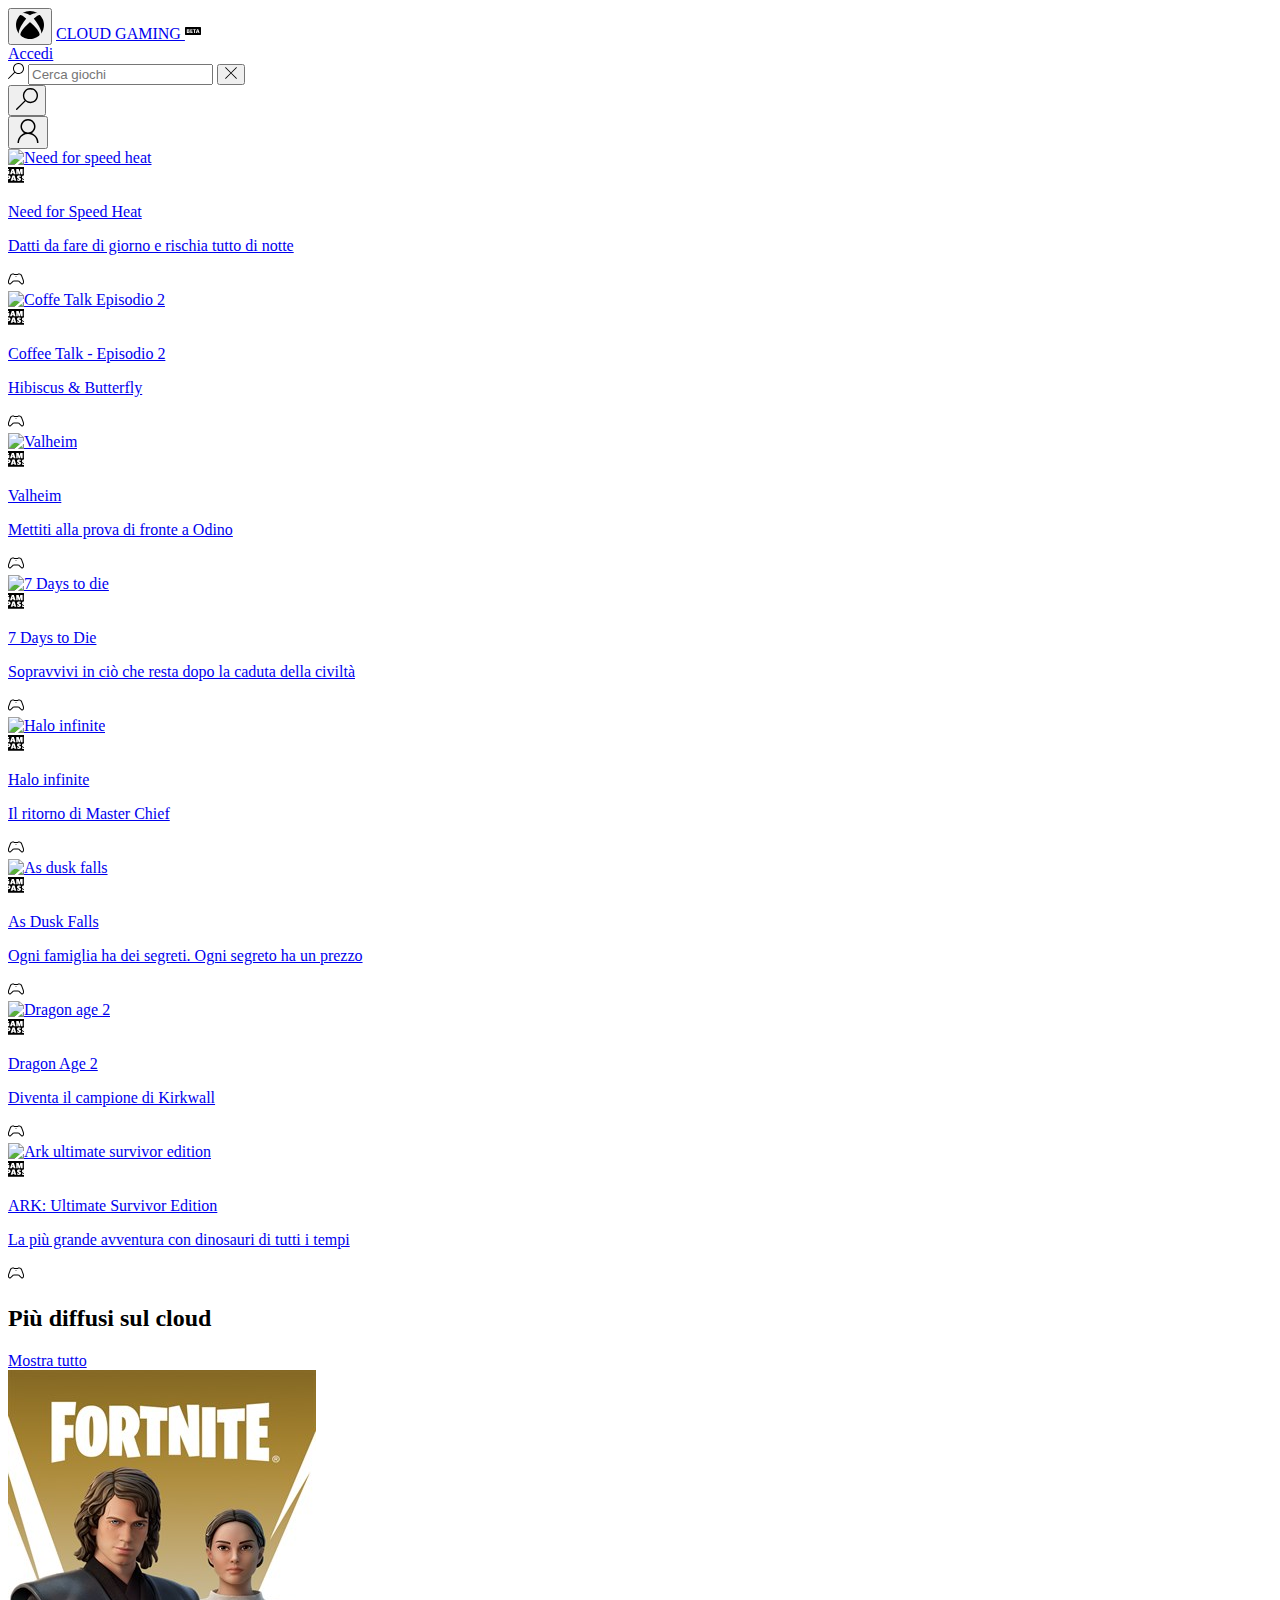
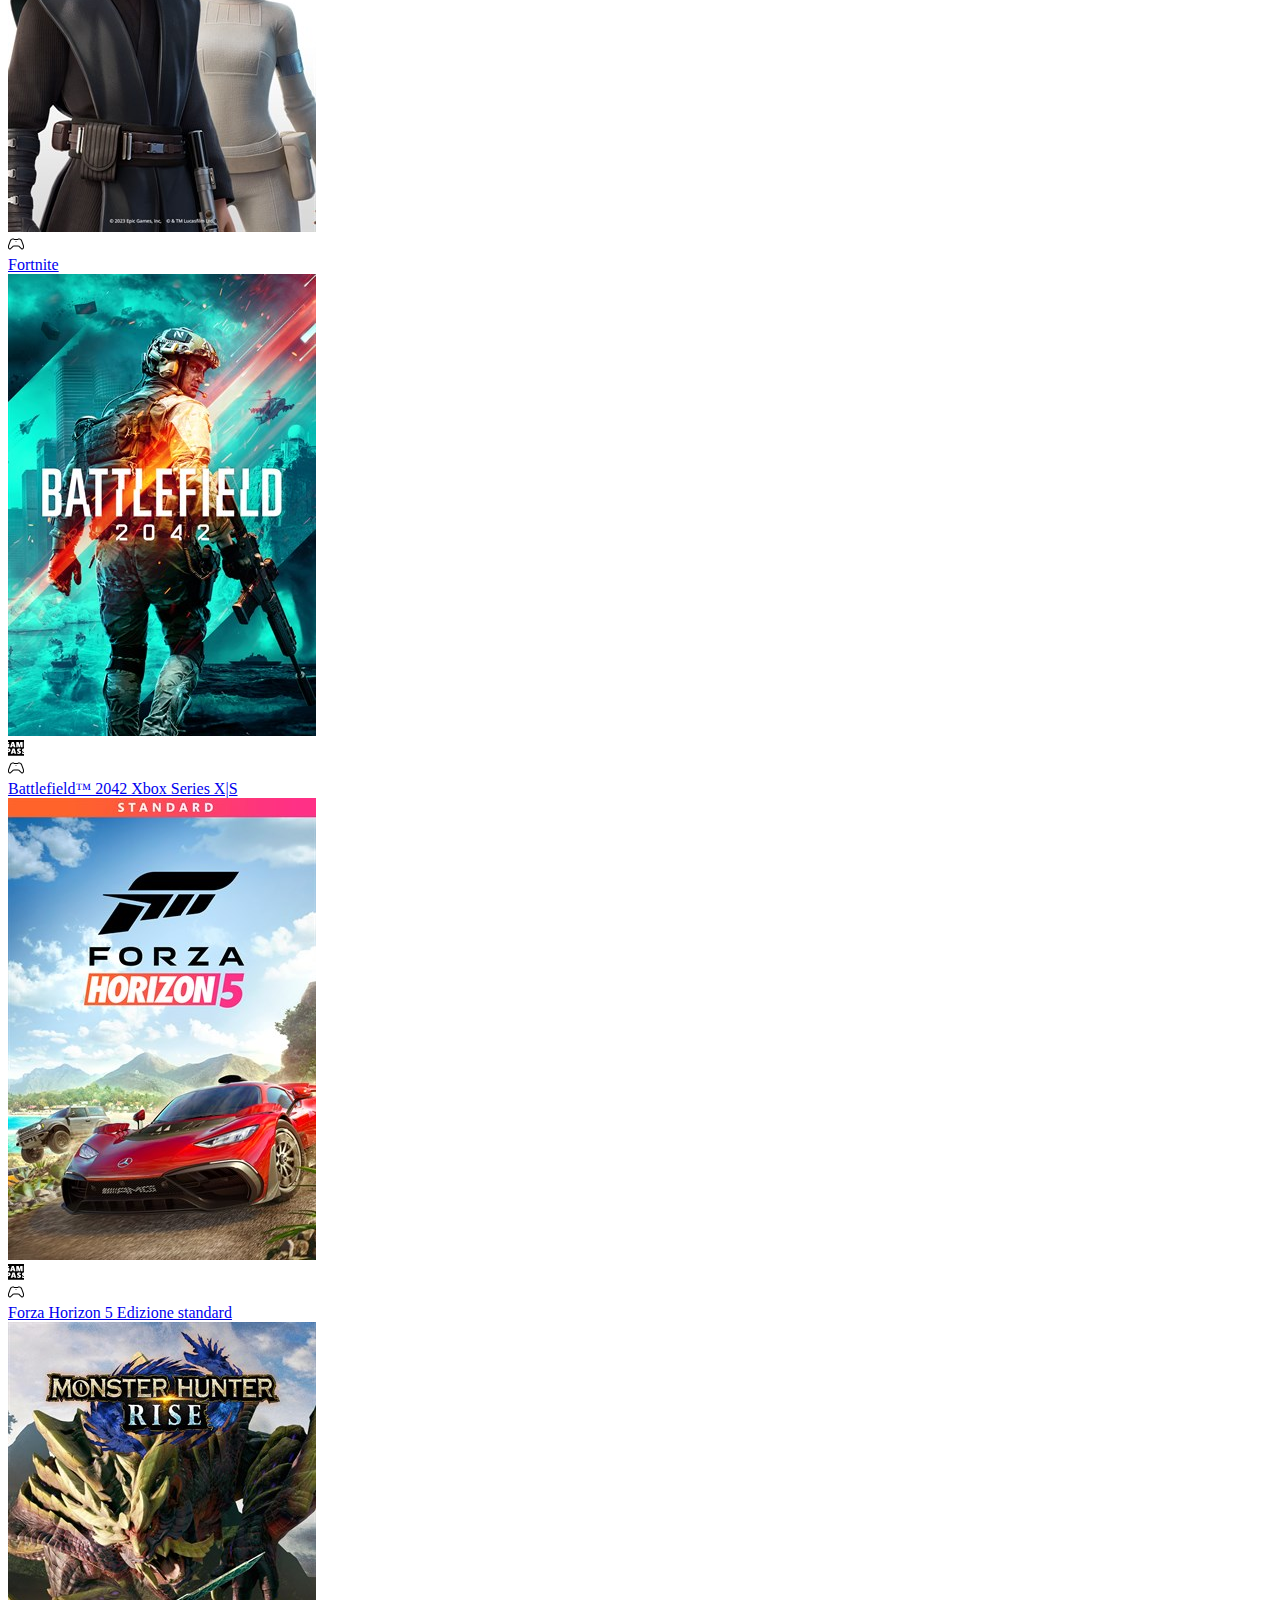
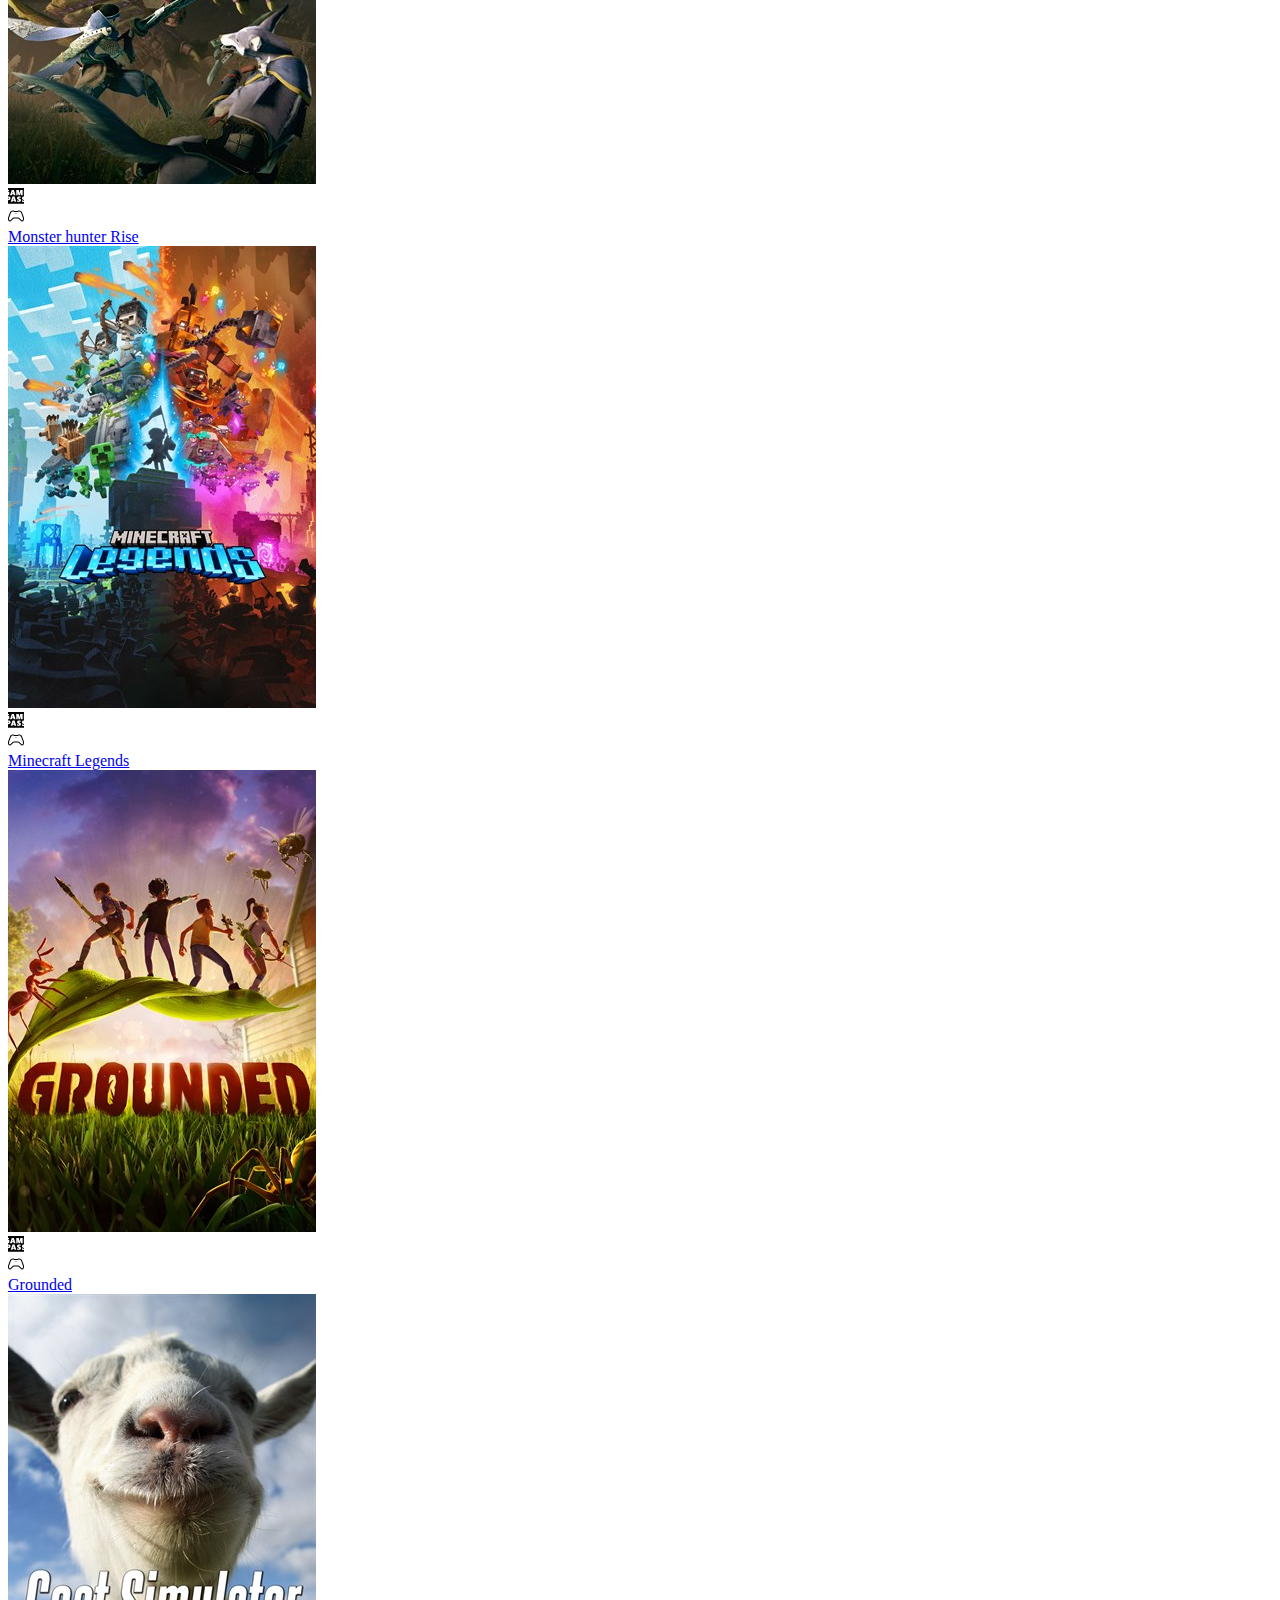
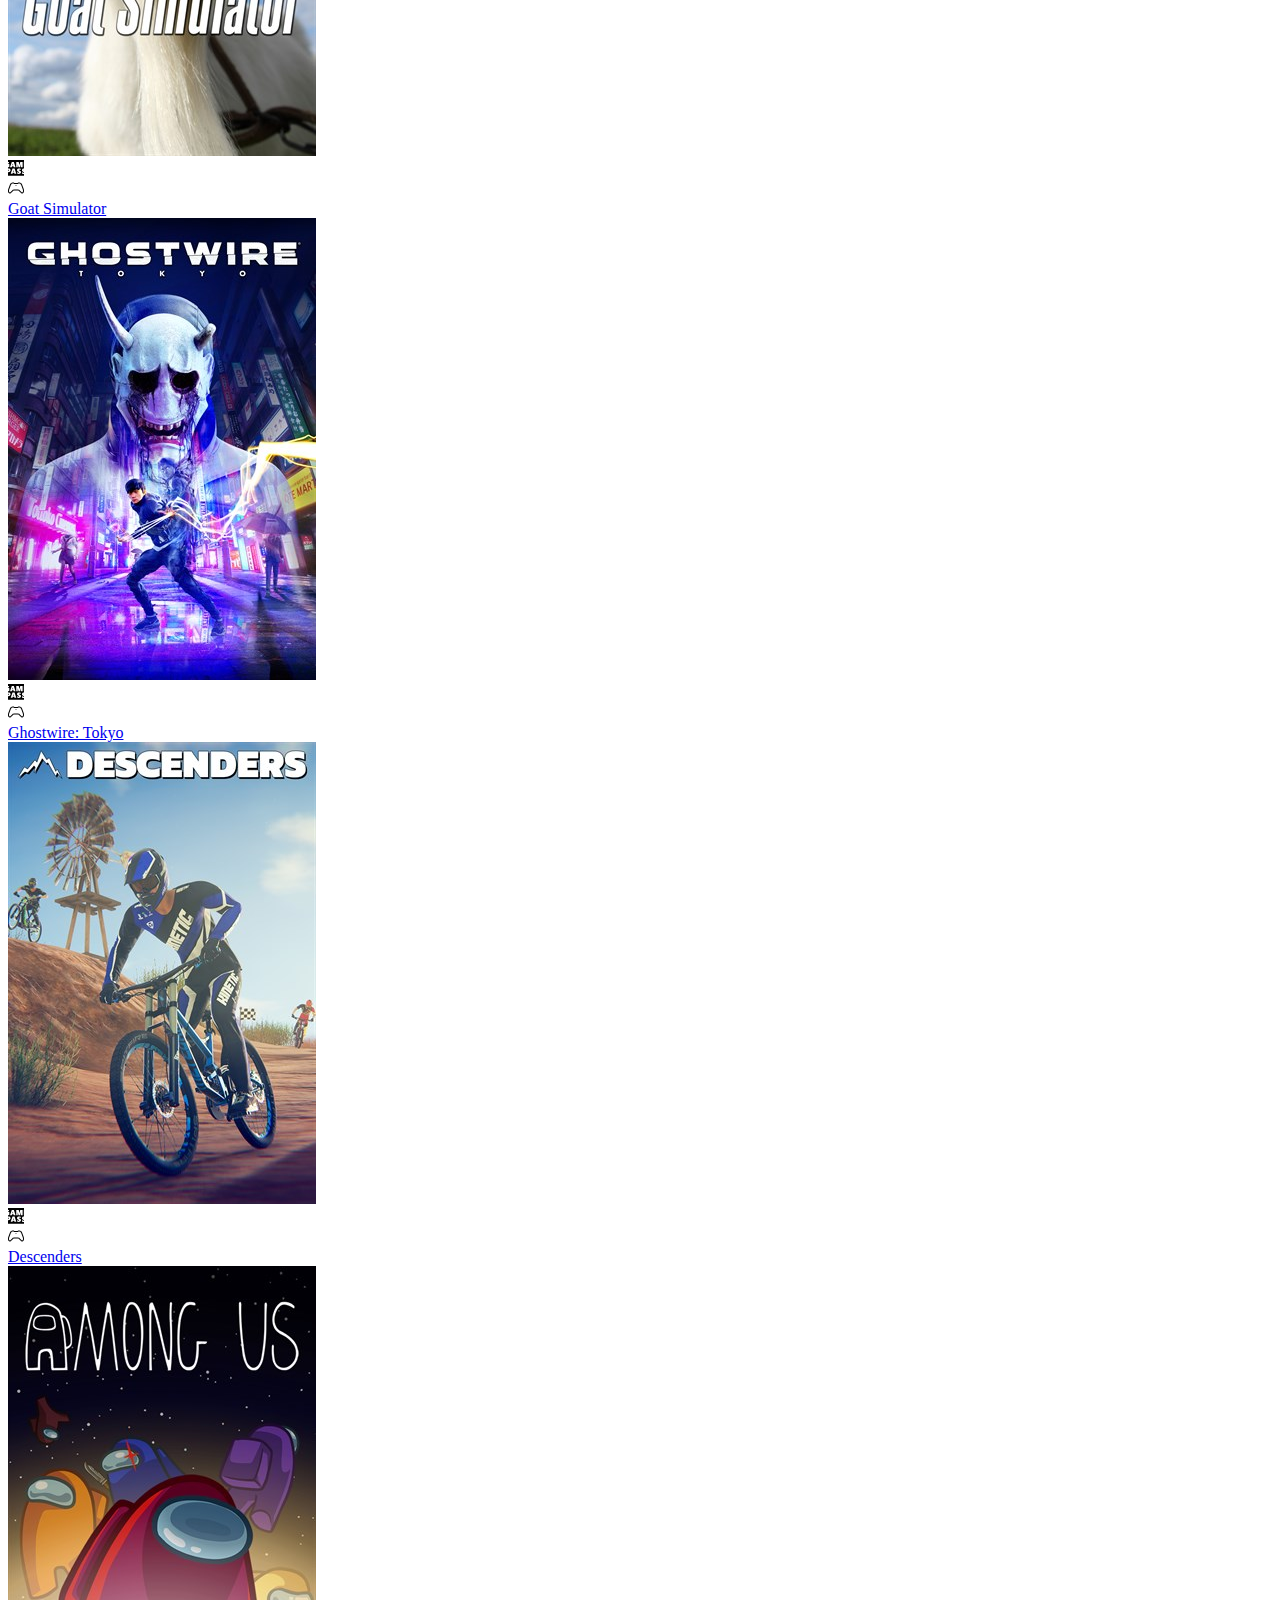
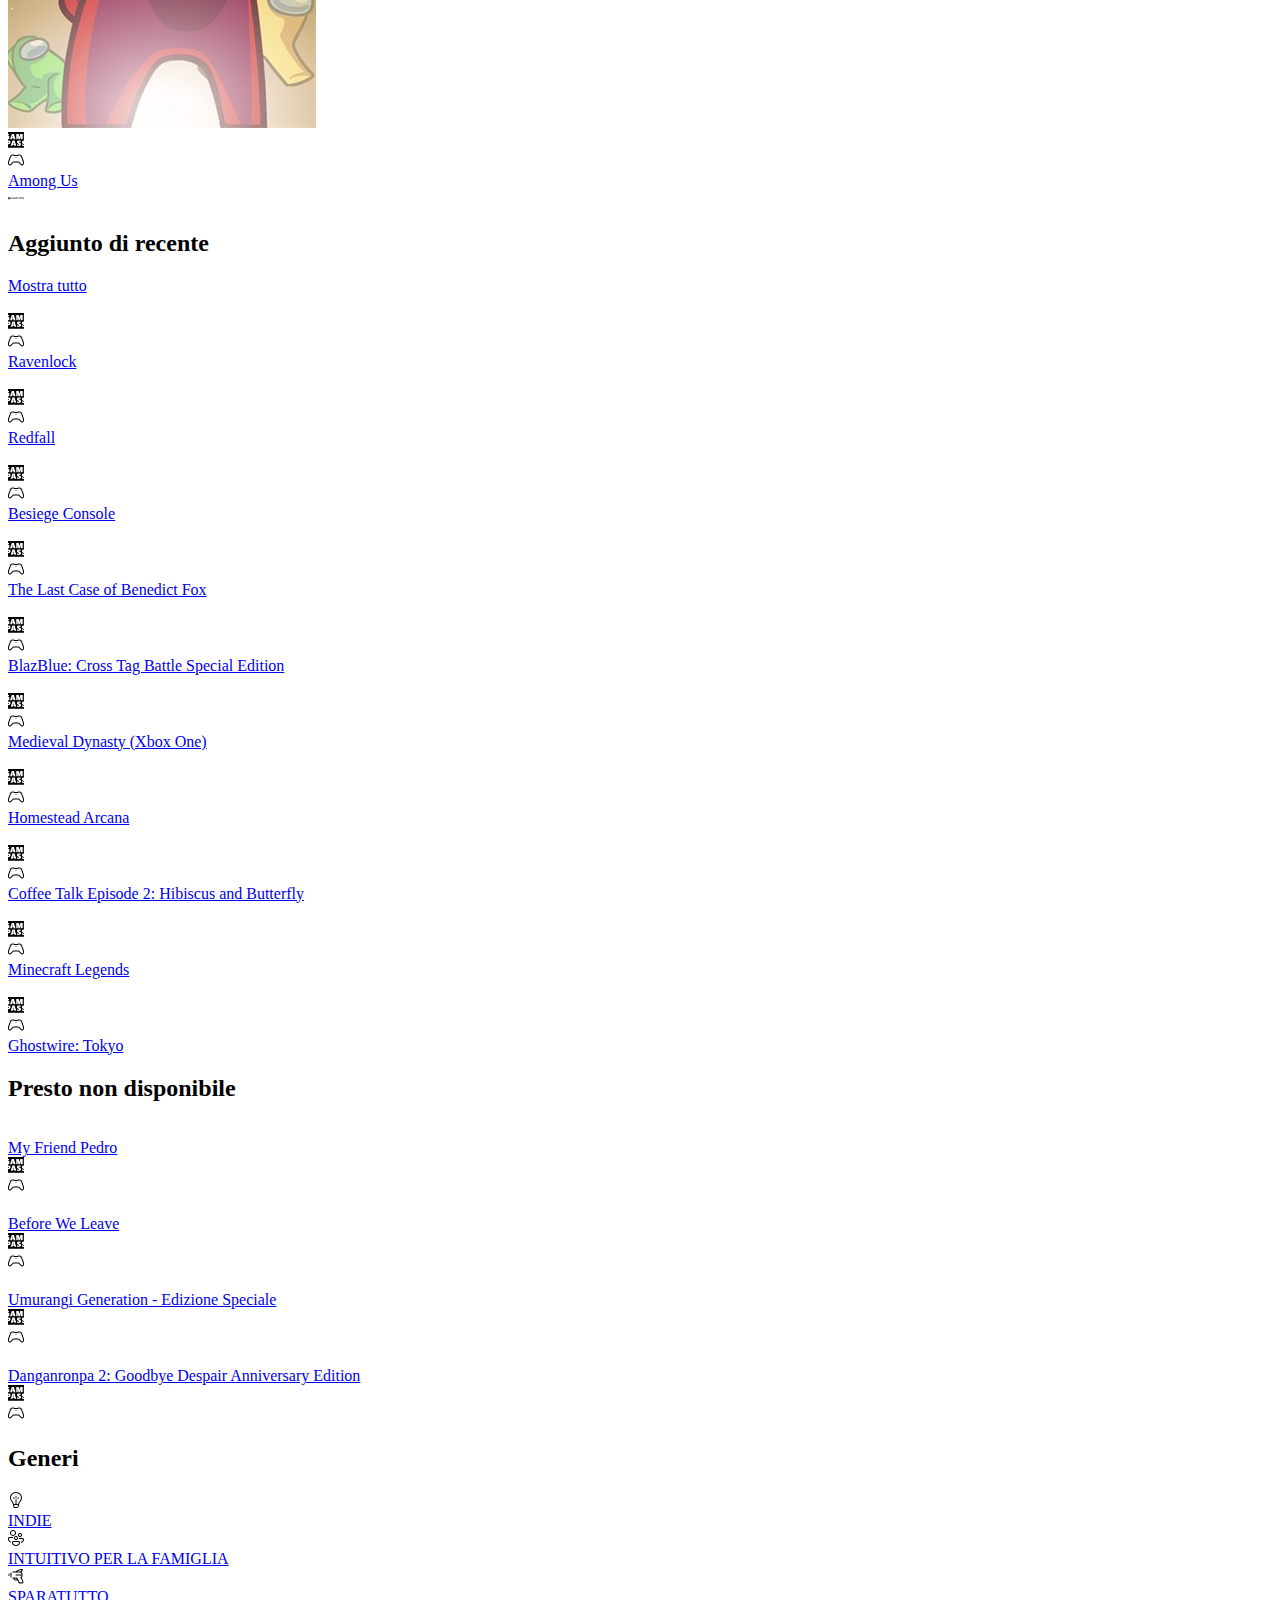
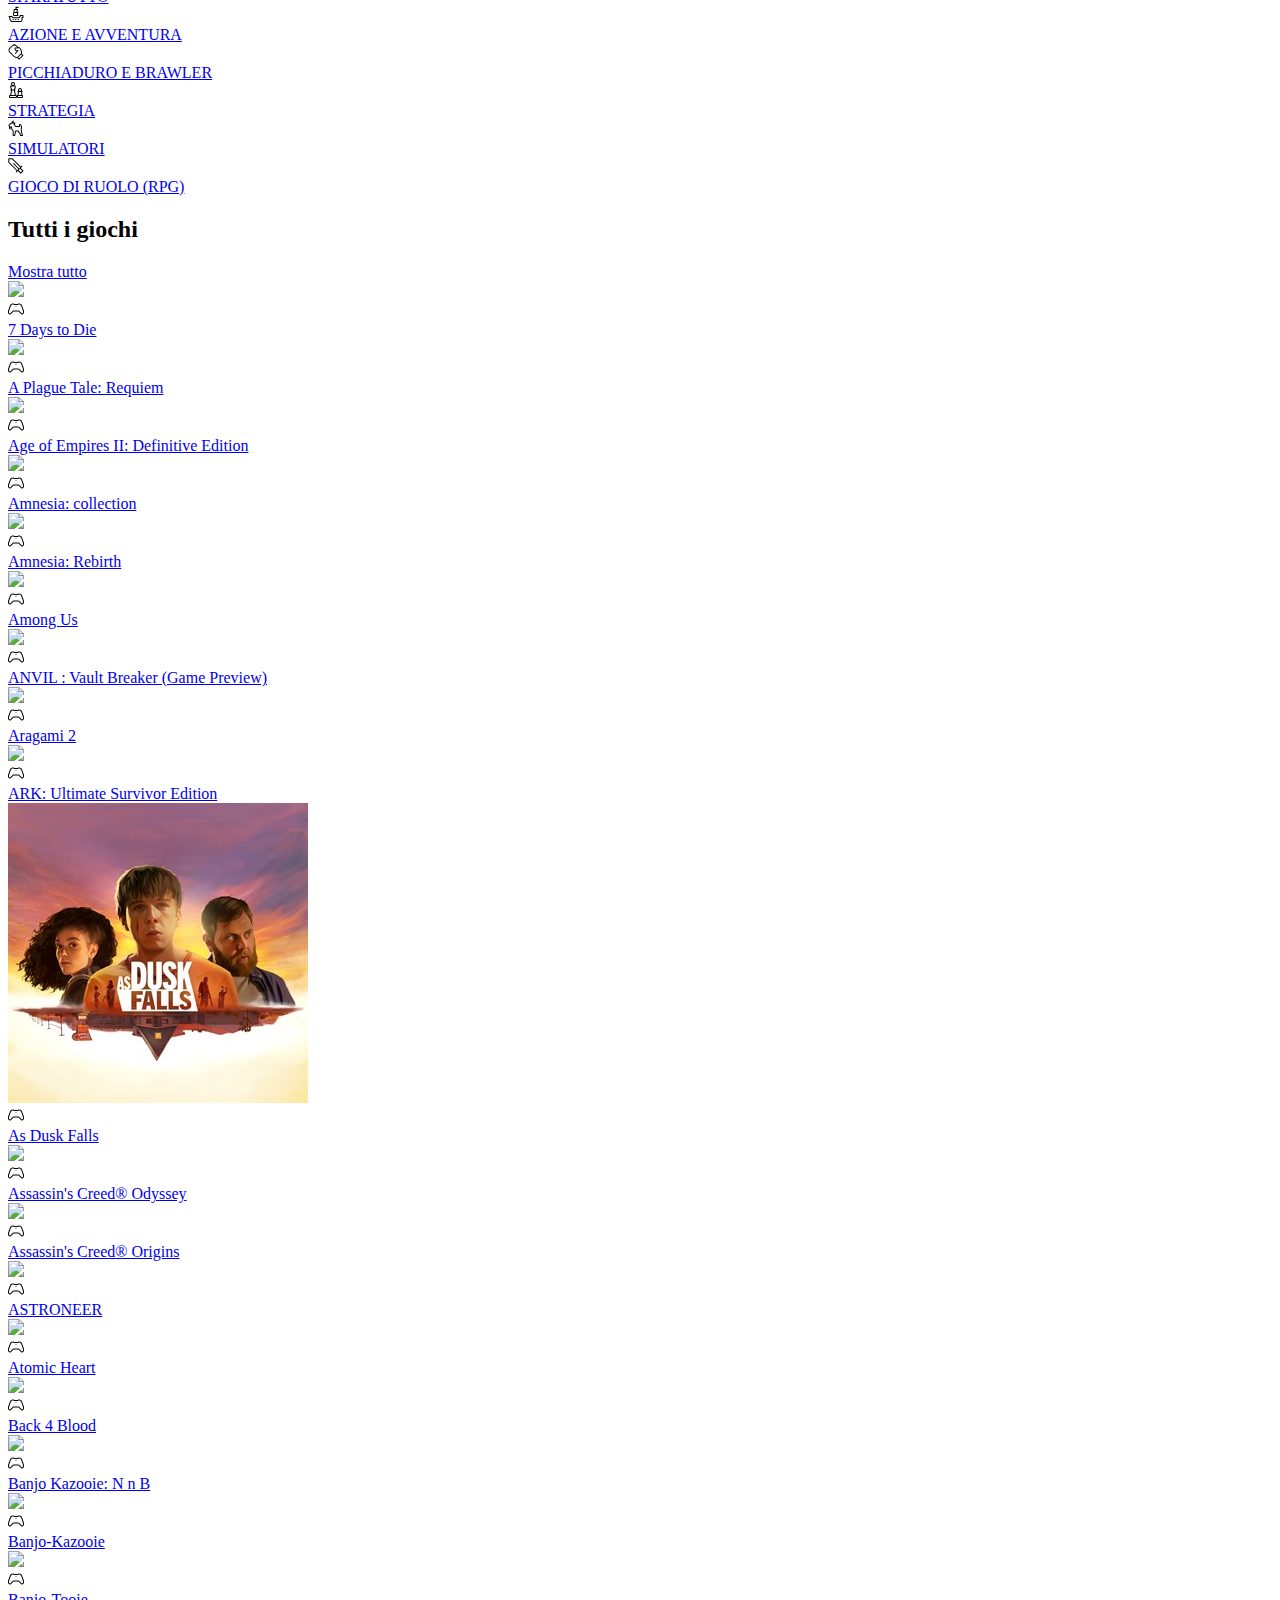
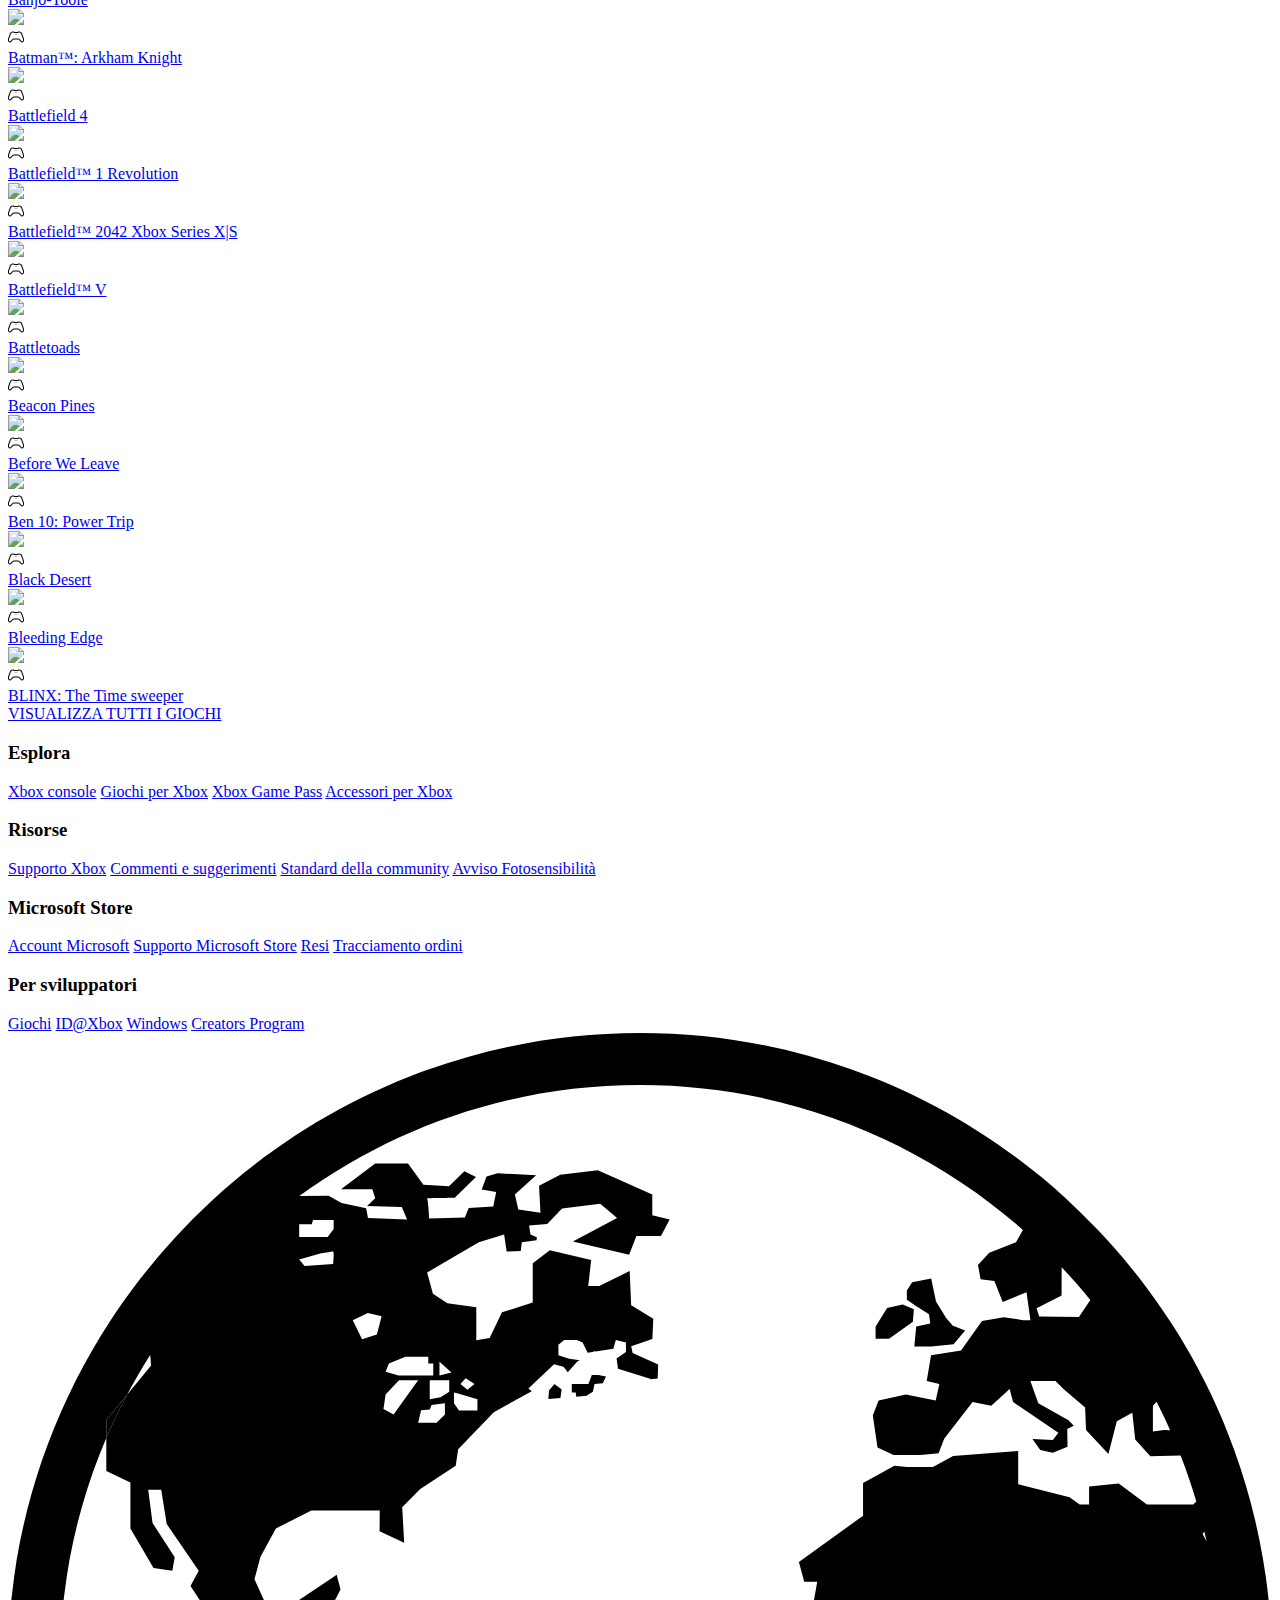
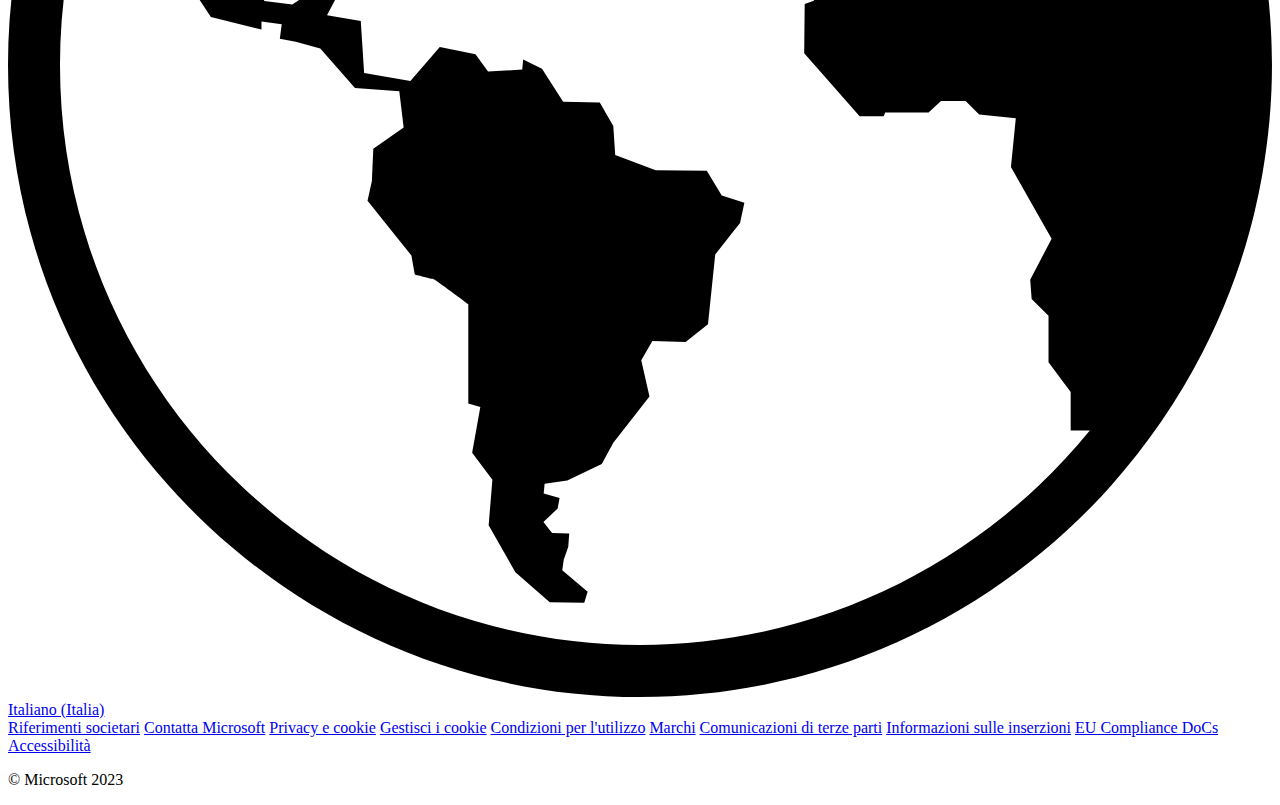
==== commit b7197a71: "Merge pull request #58 from JCGrnm/fix/closing_sign" ====
--- a/index.html
+++ b/index.html
@@ -2178,7 +2178,6 @@
               <a href="#">
                 <img src="./assets/images/tutti i giochi/battlefieldV.jpg" />
                 <div class="card-game--xs__svg">
-
                   <svg
                     xmlns="http://www.w3.org/2000/svg"
                     viewBox="0 0 2048 2048"
@@ -2221,13 +2220,13 @@
               <a href="#">
                 <img src="./assets/images/tutti i giochi/beaconPines.jpg" />
                 <div class="card-game--xs__svg">
-
-                  <svg
-                    xmlns="http://www.w3.org/2000/svg"
-                    viewBox="0 0 2048 2048"
-                    width="1em"
-                    height="1em"
-                    class="Badge-module__icon___MU5HK Icon-module__icon___6ICyA Icon-module__xxSmall___vViZA"
+                  <svg
+                    xmlns="http://www.w3.org/2000/svg"
+                    viewBox="0 0 2048 2048"
+                    width="1em"
+                    height="1em"
+                    class="Badge-module__icon___MU5HK Icon-module__icon___6ICyA Icon-module__xxSmall___vViZA"
+                  >
                     <path
                       d="M1024 640q26 0 45 19t19 45q0 26-19 45t-45 19q-26 0-45-19t-19-45q0-26 19-45t45-19zm704-164q20 14 36 35t25 45l224 607q20 55 27 121t8 124q0 55-17 111t-49 103-80 76-110 30q-22 0-48-8t-43-24l-304-304q-12-12-30-21t-40-15-42-9-37-3H800q-17 0-37 3t-42 9-39 15-31 21l-304 304q-16 16-42 24t-49 8q-62 0-109-29t-80-76-50-103-17-112q0-61 7-124t28-121l1-1 225-609v-2q9-22 24-41t35-34v-66q44-23 85-40t84-28 88-16 95-6q34 0 61 10t49 22 42 22 40 10h320q19 0 39-10t42-22 50-22 61-10q50 0 95 5t87 17 84 28 86 40v66zm64 1124q33 0 57-20t40-49 23-62 8-61q0-49-6-102t-22-101q-32-93-66-184t-70-184l-61-167q-7-17-12-35t-14-35q-5-10-12-17-11-11-27-17t-30-12v-66q-53-22-110-31t-114-9q-20 0-39 10t-42 22-50 22-61 10H864q-34 0-61-10t-49-22-43-22-39-10q-57 0-114 9t-110 31v66q-8 4-18 8t-21 9-18 12-12 17l-223 605q-16 44-22 100t-6 103q0 27 7 60t23 63 40 49 58 20q5 0 7-1l302-303q20-20 49-35t61-25 65-15 60-5h448q27 0 59 5t65 15 62 25 49 35l302 303q2 1 7 1z"
                     ></path>
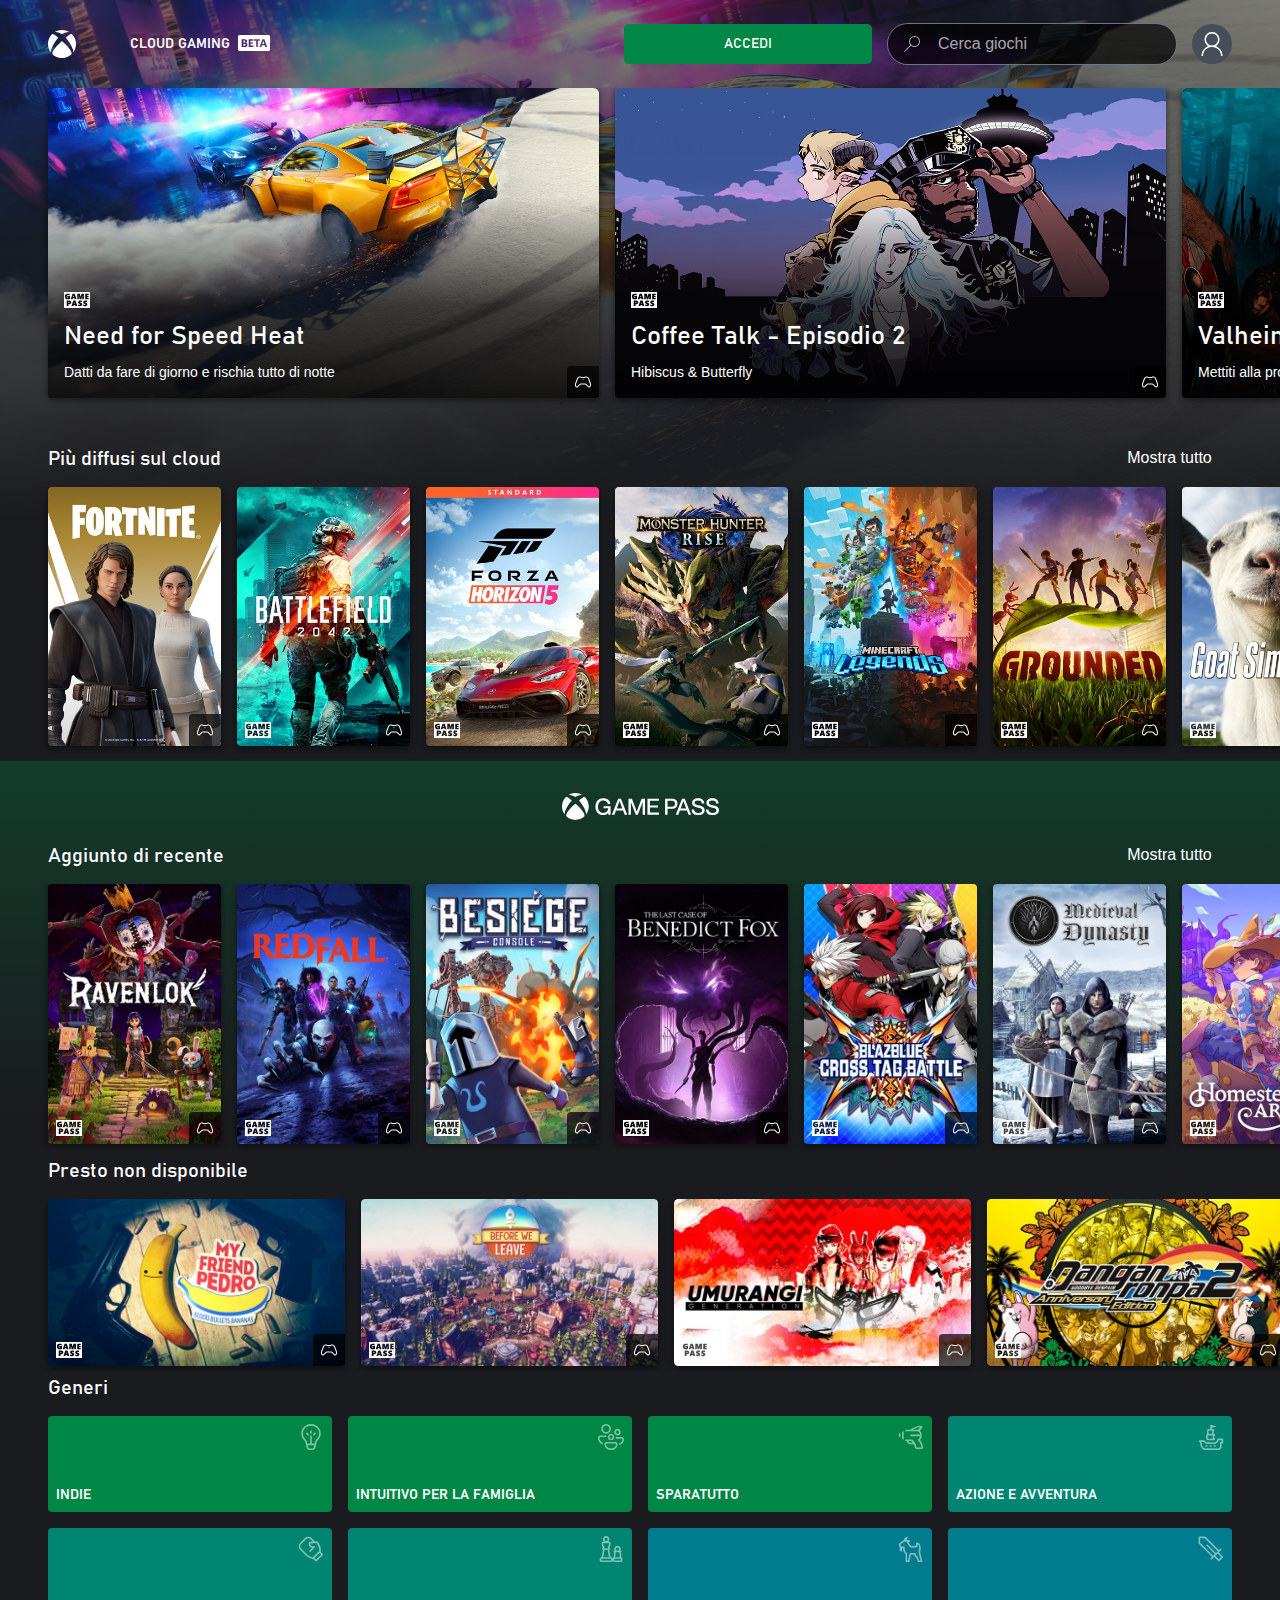
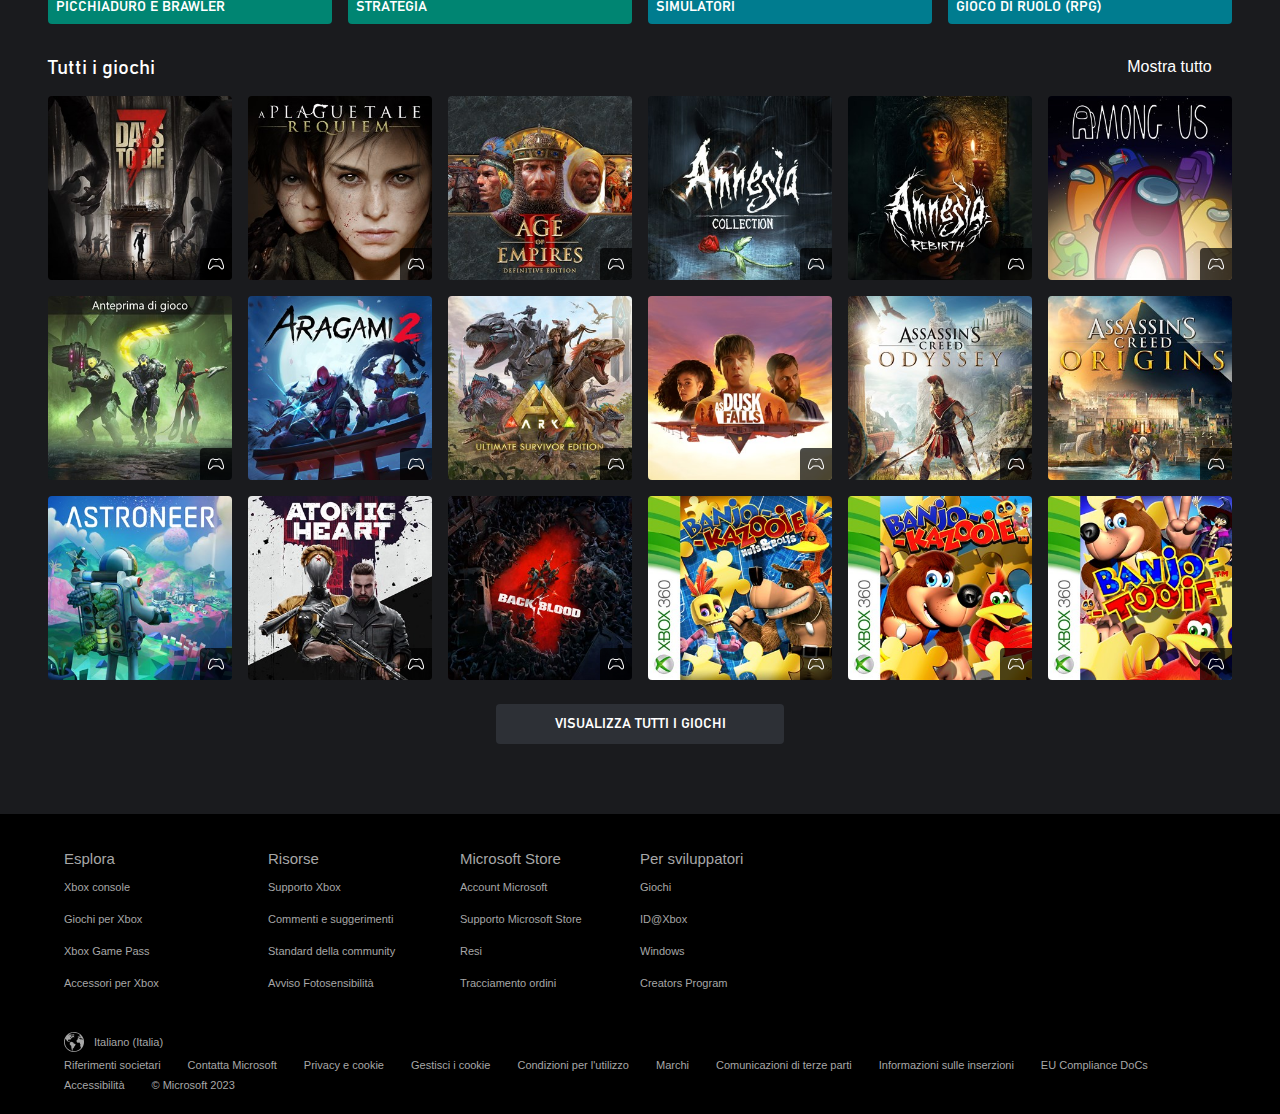
==== commit fdee0acd: "Merge pull request #70 from JCGrnm/development" ====
--- a/index.html
+++ b/index.html
@@ -1332,7 +1332,6 @@
             </div>
           </div>
         </div>
-        <!-- SNA SECTION -->
         <div class="sna-section">
           <div class="section-text">
             <h2>Presto non disponibile</h2>
@@ -1381,7 +1380,6 @@
                 </div>
               </a>
             </div>
-            <!-- CLOSING TAG SNA CARD-->
             <div class="card-game--sm">
               <a href="#">
                 <img
@@ -1425,7 +1423,6 @@
                 </div>
               </a>
             </div>
-            <!-- CLOSING TAG SNA CARD-->
             <div class="card-game--sm">
               <a href="#">
                 <img
@@ -1469,7 +1466,6 @@
                 </div>
               </a>
             </div>
-            <!-- CLOSING TAG SNA CARD-->
             <div class="card-game--sm">
               <a href="#">
                 <img
@@ -1515,12 +1511,8 @@
                 </div>
               </a>
             </div>
-            <!-- CLOSING TAG SNA CARD-->
           </div>
-          <!-- CLOSING TAG SNA CONTAINER -->
         </div>
-        <!--CLOSING TAG DIV SNA WRAPPER-->
-        <!--END SOON NOT AVAILABLE CARDS-->
         <div class="genre-section">
           <div class="section-text">
             <h2>Generi</h2>
--- a/css/index.css
+++ b/css/index.css
@@ -0,0 +1,3 @@
+@import url(./components/index.css);
+@import url(./template/index.css);
+@import url(./template/scrollbar.css);
